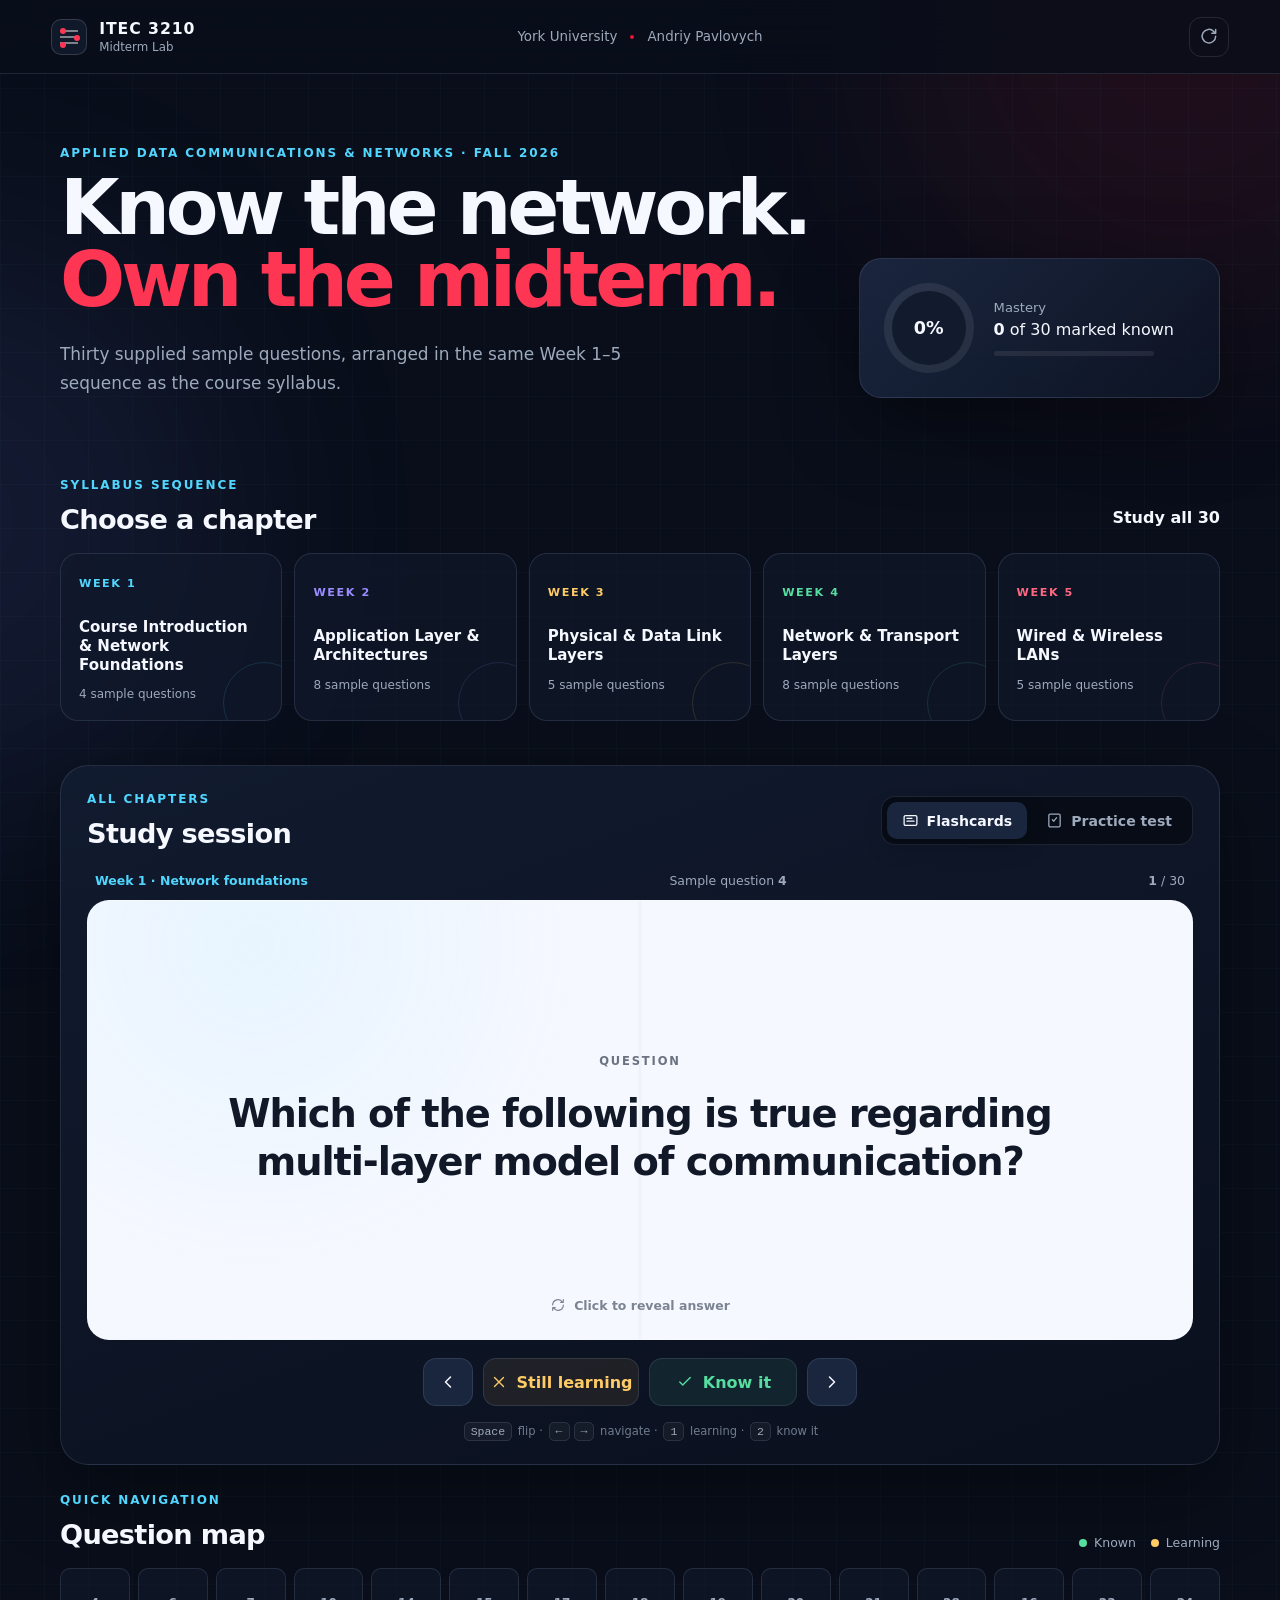
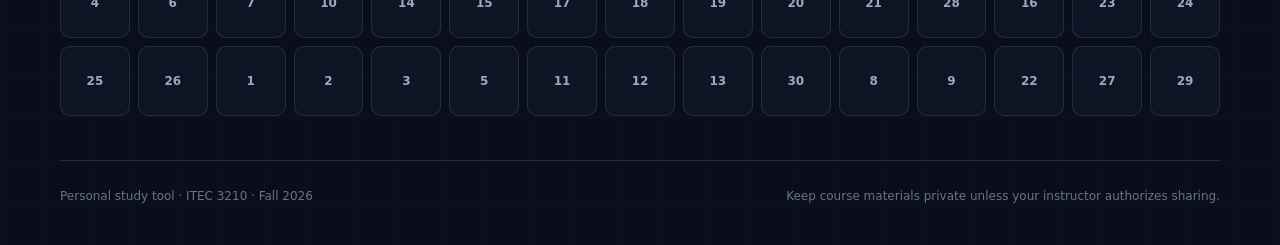
==== index.html @ 827583ed "Add files via upload" ====
<!doctype html>
<html lang="en">
<head>
  <meta charset="utf-8">
  <meta name="viewport" content="width=device-width, initial-scale=1">
  <meta name="theme-color" content="#090e1a">
  <meta name="description" content="A private Quizlet-style study tool for the 30 supplied ITEC 3210 sample midterm questions.">
  <title>ITEC 3210 Midterm Lab</title>
  <link rel="icon" type="image/svg+xml" href="data:image/svg+xml,%3Csvg xmlns='http://www.w3.org/2000/svg' viewBox='0 0 64 64'%3E%3Crect width='64' height='64' rx='14' fill='%23090e1a'/%3E%3Cpath d='M16 20h32M16 32h32M16 44h32M22 14v36M42 14v36' stroke='%23e31837' stroke-width='4' stroke-linecap='round'/%3E%3Ccircle cx='22' cy='20' r='5' fill='%23f7f9ff'/%3E%3Ccircle cx='42' cy='32' r='5' fill='%23f7f9ff'/%3E%3Ccircle cx='22' cy='44' r='5' fill='%23f7f9ff'/%3E%3C/svg%3E">
  <link rel="stylesheet" href="styles.css">
</head>
<body>
  <div class="ambient ambient-one" aria-hidden="true"></div>
  <div class="ambient ambient-two" aria-hidden="true"></div>

  <header class="topbar">
    <a class="brand" href="#top" aria-label="ITEC 3210 study lab home">
      <span class="brand-mark" aria-hidden="true">
        <span></span><span></span><span></span>
      </span>
      <span>
        <strong>ITEC 3210</strong>
        <small>Midterm Lab</small>
      </span>
    </a>
    <div class="course-meta" aria-label="Course information">
      <span>York University</span>
      <span class="meta-divider" aria-hidden="true"></span>
      <span>Andriy Pavlovych</span>
    </div>
    <button class="icon-button" id="resetButton" type="button" title="Reset all study progress" aria-label="Reset all study progress">
      <svg viewBox="0 0 24 24" aria-hidden="true"><path d="M20 11a8.1 8.1 0 1 1-2.3-5.7L20 7.6M20 3v4.6h-4.6"/></svg>
    </button>
  </header>

  <main id="top" class="shell">
    <section class="intro" aria-labelledby="pageTitle">
      <div>
        <p class="eyebrow">Applied Data Communications &amp; Networks · Fall 2026</p>
        <h1 id="pageTitle">Know the network.<br><span>Own the midterm.</span></h1>
        <p class="intro-copy">Thirty supplied sample questions, arranged in the same Week 1–5 sequence as the course syllabus.</p>
      </div>
      <div class="progress-card" aria-label="Study progress">
        <div class="progress-ring" id="progressRing" style="--progress: 0">
          <span id="masteryPercent">0%</span>
        </div>
        <div>
          <p class="progress-label">Mastery</p>
          <p><strong id="masteredCount">0</strong> of 30 marked known</p>
          <div class="mini-bar"><span id="miniBar"></span></div>
        </div>
      </div>
    </section>

    <section class="chapter-strip" aria-labelledby="chapterHeading">
      <div class="section-heading">
        <div>
          <p class="eyebrow">Syllabus sequence</p>
          <h2 id="chapterHeading">Choose a chapter</h2>
        </div>
        <button class="text-button active" type="button" data-chapter="all">Study all 30</button>
      </div>
      <div class="chapter-grid" id="chapterGrid"></div>
    </section>

    <section class="study-panel" aria-labelledby="studyHeading">
      <div class="study-toolbar">
        <div>
          <p class="eyebrow" id="activeChapterLabel">All chapters</p>
          <h2 id="studyHeading">Study session</h2>
        </div>
        <div class="mode-tabs" role="tablist" aria-label="Study mode">
          <button id="flashcardTab" class="mode-tab active" type="button" role="tab" aria-selected="true" aria-controls="flashcardView" data-mode="flashcards">
            <svg viewBox="0 0 24 24" aria-hidden="true"><rect x="3" y="5" width="18" height="14" rx="2"/><path d="M7 9h7M7 13h10"/></svg>
            Flashcards
          </button>
          <button id="testTab" class="mode-tab" type="button" role="tab" aria-selected="false" aria-controls="testView" data-mode="test">
            <svg viewBox="0 0 24 24" aria-hidden="true"><path d="M9 11l2 2 4-5"/><rect x="4" y="3" width="16" height="18" rx="2"/></svg>
            Practice test
          </button>
        </div>
      </div>

      <div id="flashcardView" role="tabpanel" aria-labelledby="flashcardTab">
        <div class="card-status">
          <span id="cardChapter">Week 1</span>
          <span>Sample question <strong id="cardOriginalNumber">1</strong></span>
          <span><strong id="cardPosition">1</strong> / <span id="cardTotal">30</span></span>
        </div>

        <button class="flashcard" id="flashcard" type="button" aria-label="Flip flashcard to reveal answer" aria-pressed="false">
          <span class="flashcard-inner">
            <span class="flashcard-face flashcard-front">
              <span class="face-kicker">Question</span>
              <span class="question-text" id="flashQuestion"></span>
              <span class="flip-hint">
                <svg viewBox="0 0 24 24" aria-hidden="true"><path d="M4 12a8 8 0 0 1 14.8-4.2M20 4v4h-4M20 12a8 8 0 0 1-14.8 4.2M4 20v-4h4"/></svg>
                Click to reveal answer
              </span>
            </span>
            <span class="flashcard-face flashcard-back">
              <span class="face-kicker">Correct answer</span>
              <span class="answer-letter" id="flashAnswerLetter">A</span>
              <span class="answer-text" id="flashAnswer"></span>
              <span class="explanation" id="flashExplanation"></span>
              <span class="flip-hint">Click to see the question</span>
            </span>
          </span>
        </button>

        <div class="card-actions">
          <button class="round-button" id="previousCard" type="button" aria-label="Previous flashcard">
            <svg viewBox="0 0 24 24" aria-hidden="true"><path d="M15 18l-6-6 6-6"/></svg>
          </button>
          <button class="knowledge-button still-learning" id="learningButton" type="button">
            <svg viewBox="0 0 24 24" aria-hidden="true"><path d="M18 6L6 18M6 6l12 12"/></svg>
            Still learning
          </button>
          <button class="knowledge-button know-it" id="knowButton" type="button">
            <svg viewBox="0 0 24 24" aria-hidden="true"><path d="M5 12l4 4L19 6"/></svg>
            Know it
          </button>
          <button class="round-button" id="nextCard" type="button" aria-label="Next flashcard">
            <svg viewBox="0 0 24 24" aria-hidden="true"><path d="M9 18l6-6-6-6"/></svg>
          </button>
        </div>
        <p class="keyboard-hint"><kbd>Space</kbd> flip · <kbd>←</kbd><kbd>→</kbd> navigate · <kbd>1</kbd> learning · <kbd>2</kbd> know it</p>
      </div>

      <div id="testView" class="hidden" role="tabpanel" aria-labelledby="testTab">
        <div id="testQuestionScreen">
          <div class="test-progress-row">
            <div>
              <p class="eyebrow" id="testChapter">Week 1</p>
              <p>Question <strong id="testPosition">1</strong> of <span id="testTotal">30</span></p>
            </div>
            <div class="score-chip"><strong id="liveScore">0</strong> correct</div>
          </div>
          <div class="test-progress"><span id="testProgressBar"></span></div>
          <article class="test-card">
            <p class="sample-number">Sample question <span id="testOriginalNumber">1</span></p>
            <h3 id="testQuestion"></h3>
            <div class="options-list" id="optionsList"></div>
            <div class="feedback hidden" id="testFeedback" aria-live="polite">
              <div class="feedback-title" id="feedbackTitle"></div>
              <p id="feedbackExplanation"></p>
            </div>
            <button class="primary-button hidden" id="nextQuestion" type="button">Next question <span aria-hidden="true">→</span></button>
          </article>
        </div>

        <div id="resultsScreen" class="results-screen hidden">
          <div class="result-orbit" aria-hidden="true"><span></span></div>
          <p class="eyebrow">Session complete</p>
          <h3 id="resultHeadline">Strong work.</h3>
          <p class="result-score"><strong id="finalScore">0</strong> / <span id="finalTotal">30</span></p>
          <p id="resultMessage"></p>
          <div class="result-actions">
            <button class="primary-button" id="retryMissed" type="button">Retry missed</button>
            <button class="secondary-button" id="restartTest" type="button">Restart test</button>
          </div>
        </div>
      </div>
    </section>

    <section class="question-map" aria-labelledby="mapHeading">
      <div class="section-heading">
        <div>
          <p class="eyebrow">Quick navigation</p>
          <h2 id="mapHeading">Question map</h2>
        </div>
        <div class="legend"><span class="legend-dot known"></span> Known <span class="legend-dot learning"></span> Learning</div>
      </div>
      <div id="questionMap" class="question-map-grid"></div>
    </section>
  </main>

  <footer>
    <p>Personal study tool · ITEC 3210 · Fall 2026</p>
    <p>Keep course materials private unless your instructor authorizes sharing.</p>
  </footer>

  <dialog id="resetDialog">
    <div class="dialog-icon" aria-hidden="true">
      <svg viewBox="0 0 24 24"><path d="M20 11a8.1 8.1 0 1 1-2.3-5.7L20 7.6M20 3v4.6h-4.6"/></svg>
    </div>
    <h2>Reset your progress?</h2>
    <p>This clears every “know it” mark and restarts the practice test.</p>
    <div class="dialog-actions">
      <button class="secondary-button" id="cancelReset" type="button">Cancel</button>
      <button class="danger-button" id="confirmReset" type="button">Reset everything</button>
    </div>
  </dialog>

  <script src="app.js"></script>
</body>
</html>
---- styles.css ----
:root {
  color-scheme: dark;
  --bg: #090e1a;
  --bg-soft: #0d1424;
  --panel: rgba(17, 25, 43, 0.86);
  --panel-strong: #141e33;
  --panel-light: #1a263e;
  --border: rgba(173, 192, 224, 0.14);
  --text: #f6f8ff;
  --muted: #9da9bc;
  --red: #e31837;
  --red-bright: #ff3554;
  --cyan: #51d7ff;
  --blue: #6e88ff;
  --green: #56dda0;
  --amber: #ffcb67;
  --shadow: 0 26px 80px rgba(0, 0, 0, 0.38);
  --radius: 22px;
  font-family: Inter, ui-sans-serif, system-ui, -apple-system, BlinkMacSystemFont, "Segoe UI", sans-serif;
}

* { box-sizing: border-box; }

html { scroll-behavior: smooth; }

body {
  margin: 0;
  min-width: 320px;
  background:
    linear-gradient(rgba(81, 215, 255, 0.025) 1px, transparent 1px),
    linear-gradient(90deg, rgba(81, 215, 255, 0.025) 1px, transparent 1px),
    var(--bg);
  background-size: 44px 44px;
  color: var(--text);
  min-height: 100vh;
}

button, a { -webkit-tap-highlight-color: transparent; }
button { font: inherit; }
button:focus-visible, a:focus-visible { outline: 3px solid var(--cyan); outline-offset: 3px; }

.ambient {
  position: fixed;
  width: 36rem;
  height: 36rem;
  border-radius: 50%;
  filter: blur(120px);
  opacity: 0.1;
  pointer-events: none;
  z-index: -1;
}

.ambient-one { background: var(--red); top: -16rem; right: -12rem; }
.ambient-two { background: var(--blue); bottom: 10%; left: -22rem; }

.topbar {
  min-height: 74px;
  padding: 0 4vw;
  display: grid;
  grid-template-columns: 1fr auto 1fr;
  align-items: center;
  border-bottom: 1px solid var(--border);
  background: rgba(9, 14, 26, 0.76);
  backdrop-filter: blur(18px);
  position: sticky;
  top: 0;
  z-index: 20;
}

.brand {
  color: var(--text);
  text-decoration: none;
  display: inline-flex;
  align-items: center;
  gap: 12px;
  width: max-content;
}

.brand strong, .brand small { display: block; }
.brand strong { font-size: 0.98rem; letter-spacing: 0.06em; }
.brand small { color: var(--muted); font-size: 0.74rem; margin-top: 2px; }

.brand-mark {
  width: 36px;
  height: 36px;
  border: 1px solid rgba(255,255,255,0.15);
  border-radius: 10px;
  background: #10192a;
  display: grid;
  place-items: center;
  position: relative;
}

.brand-mark::before {
  content: "";
  width: 18px;
  height: 2px;
  background: rgba(255,255,255,0.45);
  box-shadow: 0 6px rgba(255,255,255,0.45), 0 -6px rgba(255,255,255,0.45);
}

.brand-mark span {
  position: absolute;
  width: 6px;
  height: 6px;
  border-radius: 50%;
  background: var(--red-bright);
  left: 8px;
}

.brand-mark span:nth-child(1) { top: 8px; }
.brand-mark span:nth-child(2) { top: 15px; left: 22px; }
.brand-mark span:nth-child(3) { top: 22px; }

.course-meta { display: flex; align-items: center; gap: 13px; color: var(--muted); font-size: 0.84rem; }
.meta-divider { width: 4px; height: 4px; border-radius: 50%; background: var(--red); }

.icon-button {
  justify-self: end;
  width: 40px;
  height: 40px;
  display: grid;
  place-items: center;
  color: var(--muted);
  background: transparent;
  border: 1px solid var(--border);
  border-radius: 12px;
  cursor: pointer;
}

.icon-button:hover { color: var(--text); background: var(--panel-light); }
svg { width: 20px; height: 20px; fill: none; stroke: currentColor; stroke-width: 1.8; stroke-linecap: round; stroke-linejoin: round; }

.shell { width: min(1160px, 92vw); margin: 0 auto; }

.intro {
  padding: 72px 0 52px;
  display: grid;
  grid-template-columns: 1.35fr 0.65fr;
  gap: 48px;
  align-items: end;
}

.eyebrow {
  color: var(--cyan);
  font-size: 0.75rem;
  font-weight: 800;
  letter-spacing: 0.16em;
  text-transform: uppercase;
  margin: 0 0 12px;
}

h1, h2, h3, p { margin-top: 0; }
h1 { font-size: clamp(2.8rem, 6vw, 5.4rem); line-height: 0.94; letter-spacing: -0.055em; margin-bottom: 24px; max-width: 760px; }
h1 span { color: var(--red-bright); }
.intro-copy { color: var(--muted); font-size: 1.06rem; line-height: 1.7; max-width: 620px; margin-bottom: 0; }

.progress-card {
  background: linear-gradient(135deg, rgba(28, 40, 66, 0.9), rgba(13, 20, 36, 0.94));
  border: 1px solid var(--border);
  border-radius: var(--radius);
  padding: 24px;
  display: flex;
  gap: 20px;
  align-items: center;
  box-shadow: var(--shadow);
}

.progress-ring {
  --progress: 0;
  width: 90px;
  aspect-ratio: 1;
  border-radius: 50%;
  flex: 0 0 auto;
  display: grid;
  place-items: center;
  background: conic-gradient(var(--red-bright) calc(var(--progress) * 1%), rgba(255,255,255,0.08) 0);
  position: relative;
}

.progress-ring::after { content: ""; position: absolute; inset: 8px; border-radius: 50%; background: #121b2e; }
.progress-ring span { position: relative; z-index: 1; font-weight: 850; font-size: 1.1rem; }
.progress-label { margin-bottom: 5px; color: var(--muted); font-size: 0.82rem; }
.progress-card p:last-of-type { margin-bottom: 12px; }
.mini-bar { width: 160px; max-width: 100%; height: 5px; border-radius: 999px; overflow: hidden; background: rgba(255,255,255,0.08); }
.mini-bar span { display: block; width: 0; height: 100%; background: linear-gradient(90deg, var(--red), var(--red-bright)); transition: width 300ms ease; }

.chapter-strip, .question-map { padding: 28px 0 44px; }
.section-heading { display: flex; align-items: end; justify-content: space-between; gap: 24px; margin-bottom: 18px; }
.section-heading h2, .study-toolbar h2 { font-size: 1.7rem; letter-spacing: -0.025em; margin-bottom: 0; }
.text-button { color: var(--muted); border: 0; background: transparent; cursor: pointer; padding: 8px 0; font-weight: 750; }
.text-button.active, .text-button:hover { color: var(--text); }

.chapter-grid { display: grid; grid-template-columns: repeat(5, 1fr); gap: 12px; }
.chapter-button {
  min-height: 148px;
  text-align: left;
  color: var(--text);
  background: rgba(17, 25, 43, 0.7);
  border: 1px solid var(--border);
  border-radius: 18px;
  padding: 18px;
  cursor: pointer;
  transition: transform 180ms ease, border-color 180ms ease, background 180ms ease;
  position: relative;
  overflow: hidden;
}

.chapter-button::after { content: ""; position: absolute; right: -24px; bottom: -24px; width: 80px; height: 80px; border: 1px solid var(--chapter-color); border-radius: 50%; opacity: 0.14; }
.chapter-button:hover { transform: translateY(-3px); border-color: color-mix(in srgb, var(--chapter-color) 48%, transparent); background: rgba(23, 34, 57, 0.9); }
.chapter-button.active { border-color: var(--chapter-color); box-shadow: inset 0 0 0 1px var(--chapter-color); }
.chapter-number { display: inline-flex; color: var(--chapter-color); font-size: 0.7rem; font-weight: 850; letter-spacing: 0.14em; text-transform: uppercase; margin-bottom: 28px; }
.chapter-title { display: block; font-weight: 760; line-height: 1.25; font-size: 0.94rem; margin-bottom: 9px; }
.chapter-count { color: var(--muted); font-size: 0.75rem; }

.study-panel {
  background: linear-gradient(160deg, rgba(18, 28, 48, 0.95), rgba(10, 16, 29, 0.97));
  border: 1px solid var(--border);
  border-radius: 28px;
  padding: 26px;
  box-shadow: var(--shadow);
}

.study-toolbar { display: flex; justify-content: space-between; align-items: center; gap: 24px; margin-bottom: 24px; }
.mode-tabs { background: rgba(5, 9, 17, 0.7); padding: 5px; border: 1px solid var(--border); border-radius: 14px; display: flex; gap: 4px; }
.mode-tab { color: var(--muted); background: transparent; border: 0; border-radius: 10px; padding: 10px 15px; display: inline-flex; align-items: center; gap: 8px; cursor: pointer; font-size: 0.88rem; font-weight: 750; }
.mode-tab svg { width: 17px; height: 17px; }
.mode-tab.active { color: var(--text); background: var(--panel-light); box-shadow: 0 8px 24px rgba(0,0,0,0.18); }

.card-status { display: flex; justify-content: space-between; align-items: center; color: var(--muted); font-size: 0.78rem; margin-bottom: 12px; padding: 0 8px; }
.card-status span:first-child { color: var(--cyan); font-weight: 800; }

.flashcard {
  width: 100%;
  min-height: 440px;
  border: 0;
  padding: 0;
  background: transparent;
  color: var(--text);
  cursor: pointer;
  perspective: 1400px;
}

.flashcard-inner { display: grid; width: 100%; min-height: 440px; transform-style: preserve-3d; transition: transform 520ms cubic-bezier(.2,.75,.2,1); }
.flashcard.flipped .flashcard-inner { transform: rotateY(180deg); }
.flashcard-face {
  grid-area: 1 / 1;
  width: 100%;
  min-height: 440px;
  backface-visibility: hidden;
  border-radius: 22px;
  border: 1px solid rgba(255,255,255,0.11);
  display: flex;
  flex-direction: column;
  align-items: center;
  justify-content: center;
  padding: clamp(28px, 6vw, 72px);
  overflow: hidden;
  position: relative;
}

.flashcard-front { background: radial-gradient(circle at 15% 10%, rgba(81,215,255,0.09), transparent 32%), #f6f8ff; color: #111827; }
.flashcard-front::before, .flashcard-back::before { content: ""; position: absolute; inset: 0; background: linear-gradient(90deg, transparent 49.8%, rgba(20,30,51,0.035) 50%, transparent 50.2%); pointer-events: none; }
.flashcard-back { transform: rotateY(180deg); background: radial-gradient(circle at 85% 10%, rgba(227,24,55,0.17), transparent 35%), #121c30; }
.face-kicker { font-size: 0.72rem; text-transform: uppercase; letter-spacing: 0.16em; font-weight: 850; color: #6b7280; margin-bottom: 22px; }
.flashcard-back .face-kicker { color: var(--red-bright); }
.question-text { font-size: clamp(1.45rem, 3vw, 2.4rem); font-weight: 760; line-height: 1.27; letter-spacing: -0.028em; max-width: 900px; }
.answer-letter { width: 52px; height: 52px; display: grid; place-items: center; border-radius: 50%; background: var(--red); font-size: 1.25rem; font-weight: 900; margin-bottom: 16px; box-shadow: 0 10px 30px rgba(227,24,55,0.25); }
.answer-text { font-size: clamp(1.2rem, 2.4vw, 1.85rem); font-weight: 760; max-width: 850px; line-height: 1.35; }
.explanation { max-width: 720px; color: var(--muted); line-height: 1.65; margin-top: 18px; font-size: 0.96rem; }
.flip-hint { position: absolute; bottom: 24px; display: flex; align-items: center; gap: 8px; color: #7c8492; font-size: 0.78rem; font-weight: 650; }
.flashcard-back .flip-hint { color: var(--muted); }
.flip-hint svg { width: 16px; }

.card-actions { display: flex; justify-content: center; gap: 10px; margin-top: 18px; }
.round-button, .knowledge-button, .primary-button, .secondary-button, .danger-button { border-radius: 13px; cursor: pointer; font-weight: 800; transition: transform 150ms ease, background 150ms ease, border-color 150ms ease; }
.round-button:hover, .knowledge-button:hover, .primary-button:hover, .secondary-button:hover, .danger-button:hover { transform: translateY(-1px); }
.round-button { width: 50px; height: 48px; display: grid; place-items: center; border: 1px solid var(--border); background: var(--panel-light); color: var(--text); }
.knowledge-button { min-width: 148px; height: 48px; display: inline-flex; align-items: center; justify-content: center; gap: 9px; border: 1px solid var(--border); }
.knowledge-button svg { width: 18px; }
.still-learning { color: var(--amber); background: rgba(255,203,103,0.08); }
.know-it { color: var(--green); background: rgba(86,221,160,0.09); }
.knowledge-button.selected { box-shadow: inset 0 0 0 1px currentColor; border-color: currentColor; }
.keyboard-hint { color: #6f7b8e; text-align: center; font-size: 0.72rem; margin: 18px 0 0; }
kbd { border: 1px solid var(--border); background: rgba(255,255,255,0.04); padding: 2px 6px; border-radius: 5px; color: var(--muted); margin: 0 2px; }

.hidden { display: none !important; }
.test-progress-row { display: flex; align-items: end; justify-content: space-between; color: var(--muted); font-size: 0.86rem; }
.test-progress-row p { margin-bottom: 0; }
.score-chip { border: 1px solid var(--border); background: var(--panel-light); border-radius: 999px; padding: 8px 13px; }
.test-progress { height: 5px; background: rgba(255,255,255,0.08); border-radius: 999px; overflow: hidden; margin: 14px 0 20px; }
.test-progress span { display: block; height: 100%; width: 0; background: linear-gradient(90deg, var(--cyan), var(--blue)); transition: width 250ms ease; }
.test-card { background: rgba(8, 13, 24, 0.5); border: 1px solid var(--border); border-radius: 22px; padding: clamp(22px, 4vw, 42px); }
.sample-number { color: var(--red-bright); font-size: 0.75rem; text-transform: uppercase; letter-spacing: 0.12em; font-weight: 850; }
.test-card h3 { font-size: clamp(1.25rem, 2.6vw, 1.85rem); line-height: 1.38; letter-spacing: -0.02em; max-width: 900px; }
.options-list { display: grid; gap: 10px; margin-top: 28px; }
.option-button { width: 100%; display: grid; grid-template-columns: 42px 1fr; align-items: center; text-align: left; color: var(--text); border: 1px solid var(--border); background: rgba(25,37,60,0.66); border-radius: 14px; padding: 11px 16px 11px 11px; cursor: pointer; line-height: 1.45; }
.option-button:hover:not(:disabled) { border-color: rgba(81,215,255,0.5); background: rgba(31,48,75,0.82); }
.option-button:disabled { cursor: default; }
.option-letter { width: 32px; height: 32px; display: grid; place-items: center; border-radius: 9px; background: rgba(255,255,255,0.06); font-weight: 850; color: var(--muted); }
.option-button.correct { border-color: var(--green); background: rgba(86,221,160,0.09); }
.option-button.correct .option-letter { background: var(--green); color: #08150f; }
.option-button.incorrect { border-color: var(--red-bright); background: rgba(227,24,55,0.1); }
.option-button.incorrect .option-letter { background: var(--red); color: white; }
.feedback { margin-top: 18px; border-left: 3px solid var(--cyan); background: rgba(81,215,255,0.06); padding: 15px 17px; border-radius: 0 12px 12px 0; }
.feedback-title { font-weight: 850; margin-bottom: 5px; }
.feedback p { color: var(--muted); margin-bottom: 0; line-height: 1.55; }
.primary-button, .secondary-button, .danger-button { border: 1px solid transparent; padding: 12px 18px; }
.primary-button { color: white; background: var(--red); margin-top: 18px; }
.primary-button:hover { background: var(--red-bright); }
.secondary-button { color: var(--text); background: var(--panel-light); border-color: var(--border); }
.danger-button { color: white; background: var(--red); }

.results-screen { min-height: 520px; display: flex; flex-direction: column; align-items: center; justify-content: center; text-align: center; }
.result-orbit { width: 76px; height: 76px; border: 1px solid rgba(81,215,255,0.34); border-radius: 50%; display: grid; place-items: center; margin-bottom: 24px; position: relative; }
.result-orbit::before { content: ""; position: absolute; inset: 12px; border: 1px solid rgba(227,24,55,0.42); border-radius: 50%; }
.result-orbit span { width: 12px; height: 12px; border-radius: 50%; background: var(--cyan); box-shadow: 0 0 24px var(--cyan); }
.results-screen h3 { font-size: 2.5rem; margin-bottom: 8px; }
.result-score { font-size: 1.3rem; color: var(--muted); }
.result-score strong { color: var(--text); font-size: 3.6rem; }
.results-screen > p:last-of-type { color: var(--muted); max-width: 520px; line-height: 1.6; }
.result-actions { display: flex; gap: 10px; }
.result-actions .primary-button { margin-top: 0; }

.legend { color: var(--muted); font-size: 0.78rem; display: flex; align-items: center; gap: 7px; }
.legend-dot { width: 8px; height: 8px; border-radius: 50%; margin-left: 8px; }
.legend-dot.known { background: var(--green); }
.legend-dot.learning { background: var(--amber); }
.question-map-grid { display: grid; grid-template-columns: repeat(15, 1fr); gap: 8px; }
.map-button { aspect-ratio: 1; min-width: 0; color: var(--muted); background: rgba(17,25,43,0.7); border: 1px solid var(--border); border-radius: 10px; cursor: pointer; font-weight: 800; font-size: 0.75rem; }
.map-button:hover { color: var(--text); border-color: var(--cyan); }
.map-button.known { color: #08150f; background: var(--green); border-color: var(--green); }
.map-button.learning { color: #1a1305; background: var(--amber); border-color: var(--amber); }

footer { width: min(1160px, 92vw); margin: 0 auto; padding: 28px 0 42px; border-top: 1px solid var(--border); display: flex; justify-content: space-between; gap: 24px; color: #697488; font-size: 0.75rem; }
footer p { margin-bottom: 0; }

dialog { width: min(460px, 90vw); color: var(--text); background: #111a2c; border: 1px solid var(--border); border-radius: 22px; padding: 28px; box-shadow: var(--shadow); }
dialog::backdrop { background: rgba(2,5,11,0.78); backdrop-filter: blur(5px); }
.dialog-icon { width: 44px; height: 44px; display: grid; place-items: center; color: var(--red-bright); background: rgba(227,24,55,0.1); border-radius: 12px; margin-bottom: 18px; }
dialog h2 { margin-bottom: 10px; }
dialog p { color: var(--muted); line-height: 1.6; }
.dialog-actions { display: flex; justify-content: flex-end; gap: 10px; margin-top: 24px; }

@media (max-width: 900px) {
  .intro { grid-template-columns: 1fr; padding-top: 54px; }
  .progress-card { max-width: 420px; }
  .chapter-grid { grid-template-columns: repeat(3, 1fr); }
  .question-map-grid { grid-template-columns: repeat(10, 1fr); }
}

@media (max-width: 650px) {
  .topbar { grid-template-columns: 1fr auto; padding: 0 4vw; }
  .course-meta { display: none; }
  .intro { padding: 44px 0 32px; gap: 28px; }
  h1 { font-size: clamp(2.6rem, 14vw, 4rem); }
  .section-heading, .study-toolbar { align-items: flex-start; flex-direction: column; }
  .chapter-grid { grid-template-columns: repeat(2, 1fr); }
  .chapter-button { min-height: 130px; }
  .chapter-number { margin-bottom: 20px; }
  .study-panel { width: calc(100% + 4vw); margin-left: -2vw; padding: 18px; border-radius: 22px; }
  .mode-tabs { width: 100%; }
  .mode-tab { flex: 1; justify-content: center; padding-inline: 10px; }
  .flashcard, .flashcard-inner, .flashcard-face { min-height: 460px; }
  .flashcard-face { padding: 34px 24px 70px; }
  .card-actions { display: grid; grid-template-columns: 48px 1fr 48px; }
  .knowledge-button { min-width: 0; }
  .still-learning { grid-column: 1 / 3; grid-row: 2; }
  .know-it { grid-column: 2 / 4; grid-row: 2; }
  #previousCard { grid-column: 1; grid-row: 1; }
  #nextCard { grid-column: 3; grid-row: 1; }
  .keyboard-hint { display: none; }
  .option-button { grid-template-columns: 36px 1fr; padding-right: 12px; }
  .question-map-grid { grid-template-columns: repeat(6, 1fr); }
  footer { flex-direction: column; gap: 8px; }
  .result-actions { flex-direction: column; width: 100%; }
}

@media (prefers-reduced-motion: reduce) {
  *, *::before, *::after { scroll-behavior: auto !important; transition-duration: 0.01ms !important; }
}
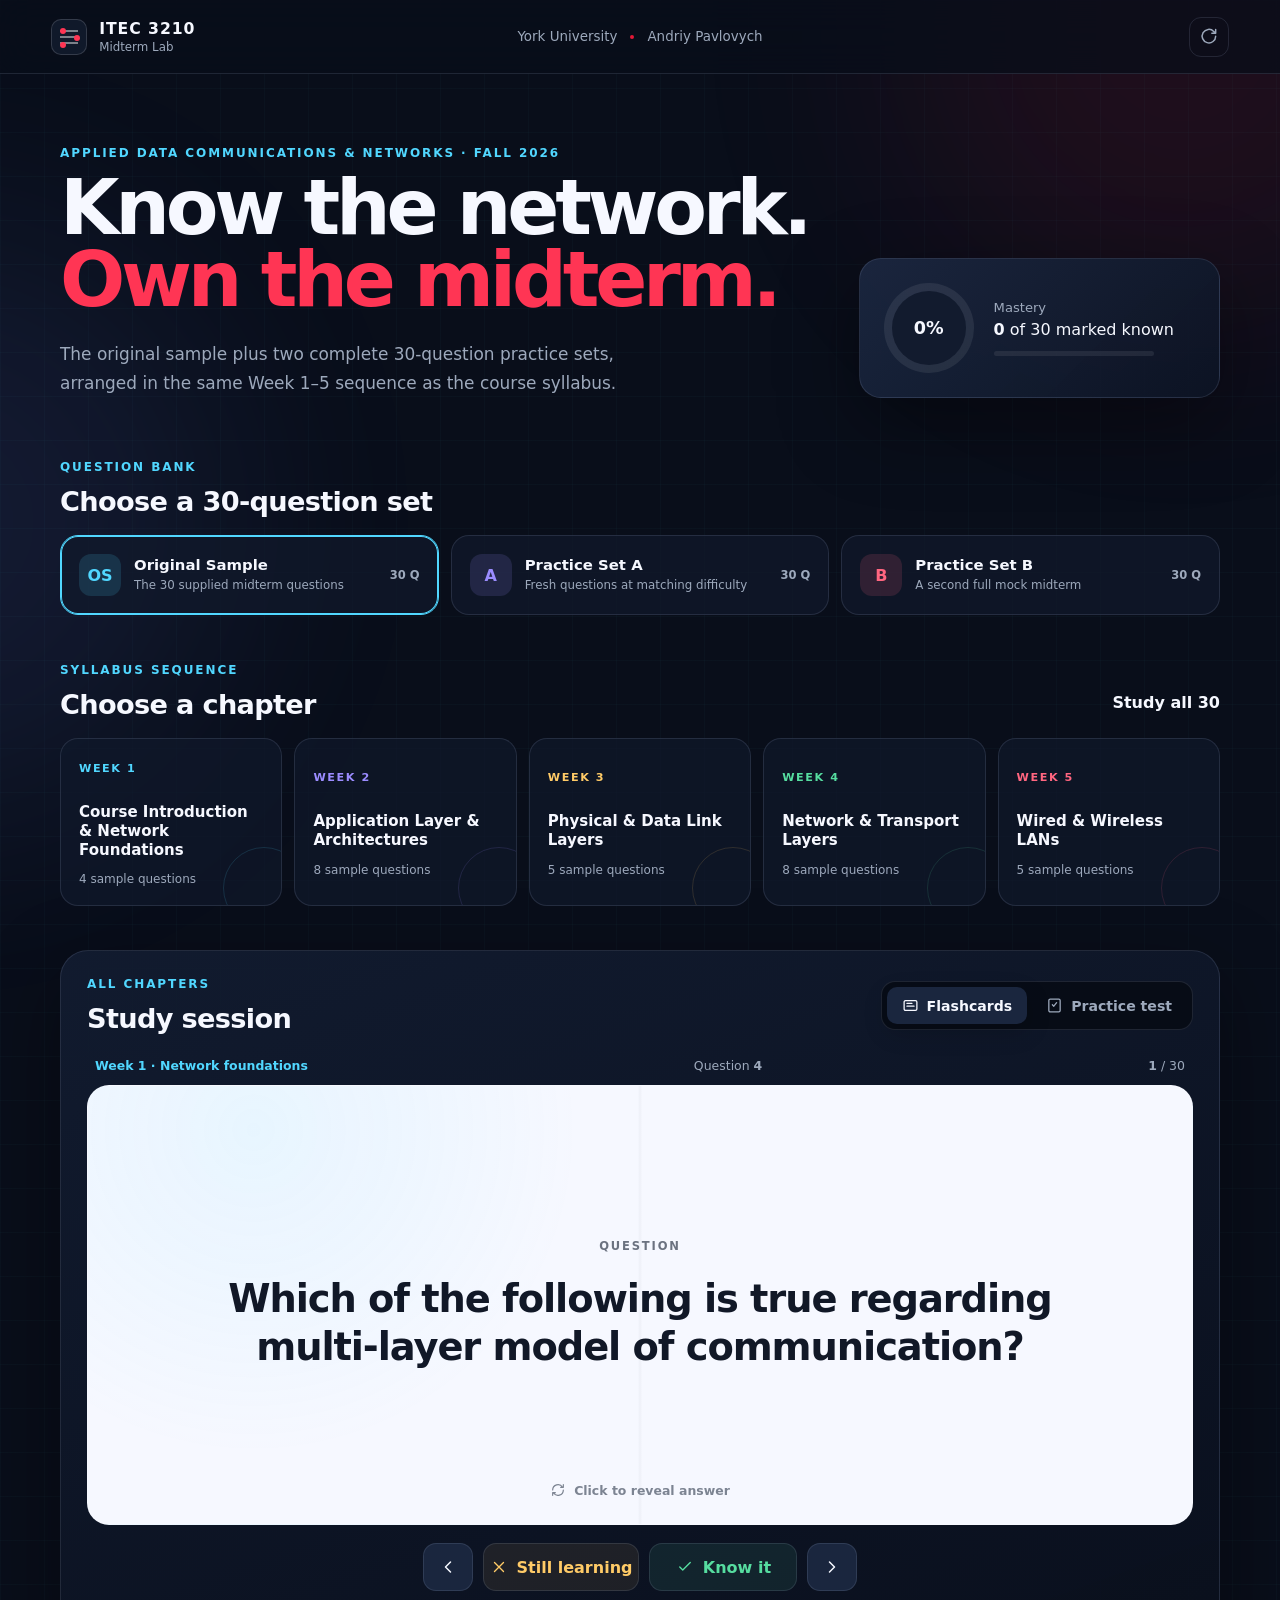
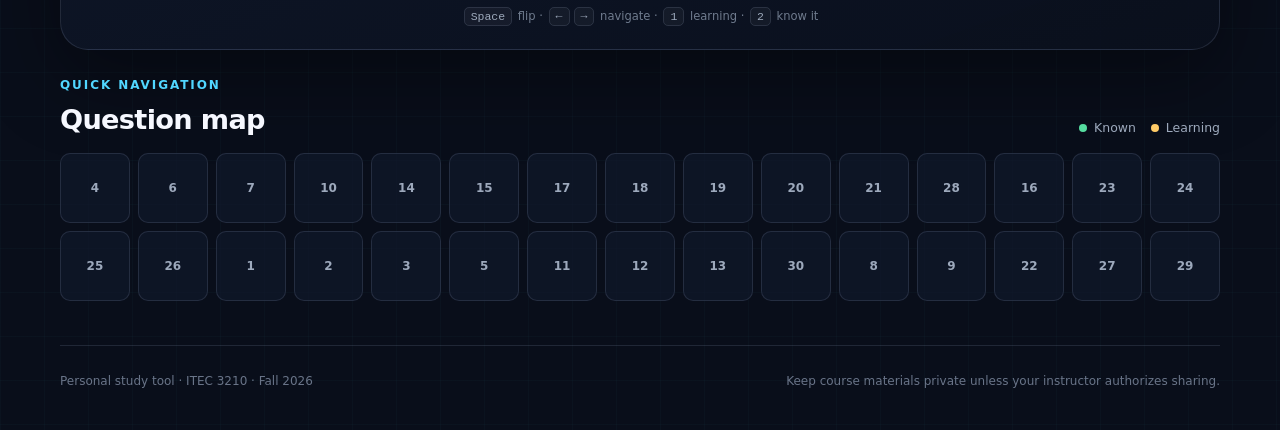
==== commit 9b47a872: "Add files via upload" ====
--- a/index.html
+++ b/index.html
@@ -4,7 +4,7 @@
   <meta charset="utf-8">
   <meta name="viewport" content="width=device-width, initial-scale=1">
   <meta name="theme-color" content="#090e1a">
-  <meta name="description" content="A private Quizlet-style study tool for the 30 supplied ITEC 3210 sample midterm questions.">
+  <meta name="description" content="A private Quizlet-style ITEC 3210 study tool with the original sample and two complete mock midterms.">
   <title>ITEC 3210 Midterm Lab</title>
   <link rel="icon" type="image/svg+xml" href="data:image/svg+xml,%3Csvg xmlns='http://www.w3.org/2000/svg' viewBox='0 0 64 64'%3E%3Crect width='64' height='64' rx='14' fill='%23090e1a'/%3E%3Cpath d='M16 20h32M16 32h32M16 44h32M22 14v36M42 14v36' stroke='%23e31837' stroke-width='4' stroke-linecap='round'/%3E%3Ccircle cx='22' cy='20' r='5' fill='%23f7f9ff'/%3E%3Ccircle cx='42' cy='32' r='5' fill='%23f7f9ff'/%3E%3Ccircle cx='22' cy='44' r='5' fill='%23f7f9ff'/%3E%3C/svg%3E">
   <link rel="stylesheet" href="styles.css">
@@ -38,7 +38,7 @@
       <div>
         <p class="eyebrow">Applied Data Communications &amp; Networks · Fall 2026</p>
         <h1 id="pageTitle">Know the network.<br><span>Own the midterm.</span></h1>
-        <p class="intro-copy">Thirty supplied sample questions, arranged in the same Week 1–5 sequence as the course syllabus.</p>
+        <p class="intro-copy">The original sample plus two complete 30-question practice sets, arranged in the same Week 1–5 sequence as the course syllabus.</p>
       </div>
       <div class="progress-card" aria-label="Study progress">
         <div class="progress-ring" id="progressRing" style="--progress: 0">
@@ -46,10 +46,20 @@
         </div>
         <div>
           <p class="progress-label">Mastery</p>
-          <p><strong id="masteredCount">0</strong> of 30 marked known</p>
+          <p><strong id="masteredCount">0</strong> of <span id="masteryTotal">30</span> marked known</p>
           <div class="mini-bar"><span id="miniBar"></span></div>
         </div>
       </div>
+    </section>
+
+    <section class="set-section" aria-labelledby="setHeading">
+      <div class="section-heading">
+        <div>
+          <p class="eyebrow">Question bank</p>
+          <h2 id="setHeading">Choose a 30-question set</h2>
+        </div>
+      </div>
+      <div class="set-grid" id="setGrid"></div>
     </section>
 
     <section class="chapter-strip" aria-labelledby="chapterHeading">
@@ -84,7 +94,7 @@
       <div id="flashcardView" role="tabpanel" aria-labelledby="flashcardTab">
         <div class="card-status">
           <span id="cardChapter">Week 1</span>
-          <span>Sample question <strong id="cardOriginalNumber">1</strong></span>
+          <span>Question <strong id="cardOriginalNumber">1</strong></span>
           <span><strong id="cardPosition">1</strong> / <span id="cardTotal">30</span></span>
         </div>
 
@@ -138,7 +148,7 @@
           </div>
           <div class="test-progress"><span id="testProgressBar"></span></div>
           <article class="test-card">
-            <p class="sample-number">Sample question <span id="testOriginalNumber">1</span></p>
+            <p class="sample-number">Question <span id="testOriginalNumber">1</span></p>
             <h3 id="testQuestion"></h3>
             <div class="options-list" id="optionsList"></div>
             <div class="feedback hidden" id="testFeedback" aria-live="polite">
@@ -192,6 +202,7 @@
     </div>
   </dialog>
 
+  <script src="practice-data.js"></script>
   <script src="app.js"></script>
 </body>
 </html>
--- a/styles.css
+++ b/styles.css
@@ -185,11 +185,35 @@
 .mini-bar { width: 160px; max-width: 100%; height: 5px; border-radius: 999px; overflow: hidden; background: rgba(255,255,255,0.08); }
 .mini-bar span { display: block; width: 0; height: 100%; background: linear-gradient(90deg, var(--red), var(--red-bright)); transition: width 300ms ease; }
 
+.set-section { padding: 10px 0 20px; }
 .chapter-strip, .question-map { padding: 28px 0 44px; }
 .section-heading { display: flex; align-items: end; justify-content: space-between; gap: 24px; margin-bottom: 18px; }
 .section-heading h2, .study-toolbar h2 { font-size: 1.7rem; letter-spacing: -0.025em; margin-bottom: 0; }
 .text-button { color: var(--muted); border: 0; background: transparent; cursor: pointer; padding: 8px 0; font-weight: 750; }
 .text-button.active, .text-button:hover { color: var(--text); }
+
+.set-grid { display: grid; grid-template-columns: repeat(3, 1fr); gap: 12px; }
+.set-button {
+  color: var(--text);
+  text-align: left;
+  background: rgba(17, 25, 43, 0.72);
+  border: 1px solid var(--border);
+  border-radius: 18px;
+  padding: 18px;
+  cursor: pointer;
+  display: grid;
+  grid-template-columns: 42px 1fr auto;
+  align-items: center;
+  gap: 13px;
+  transition: transform 180ms ease, border-color 180ms ease, background 180ms ease;
+}
+.set-button:hover { transform: translateY(-2px); background: rgba(23, 34, 57, 0.9); }
+.set-button.active { border-color: var(--set-color); box-shadow: inset 0 0 0 1px var(--set-color); }
+.set-badge { width: 42px; height: 42px; display: grid; place-items: center; border-radius: 12px; background: color-mix(in srgb, var(--set-color) 14%, transparent); color: var(--set-color); font-weight: 900; }
+.set-copy strong, .set-copy span { display: block; }
+.set-copy strong { font-size: 0.93rem; margin-bottom: 4px; }
+.set-copy span { color: var(--muted); font-size: 0.74rem; line-height: 1.35; }
+.set-count { color: var(--muted); font-size: 0.72rem; font-weight: 800; }
 
 .chapter-grid { display: grid; grid-template-columns: repeat(5, 1fr); gap: 12px; }
 .chapter-button {
@@ -346,6 +370,7 @@
   .intro { grid-template-columns: 1fr; padding-top: 54px; }
   .progress-card { max-width: 420px; }
   .chapter-grid { grid-template-columns: repeat(3, 1fr); }
+  .set-grid { grid-template-columns: 1fr; }
   .question-map-grid { grid-template-columns: repeat(10, 1fr); }
 }
 
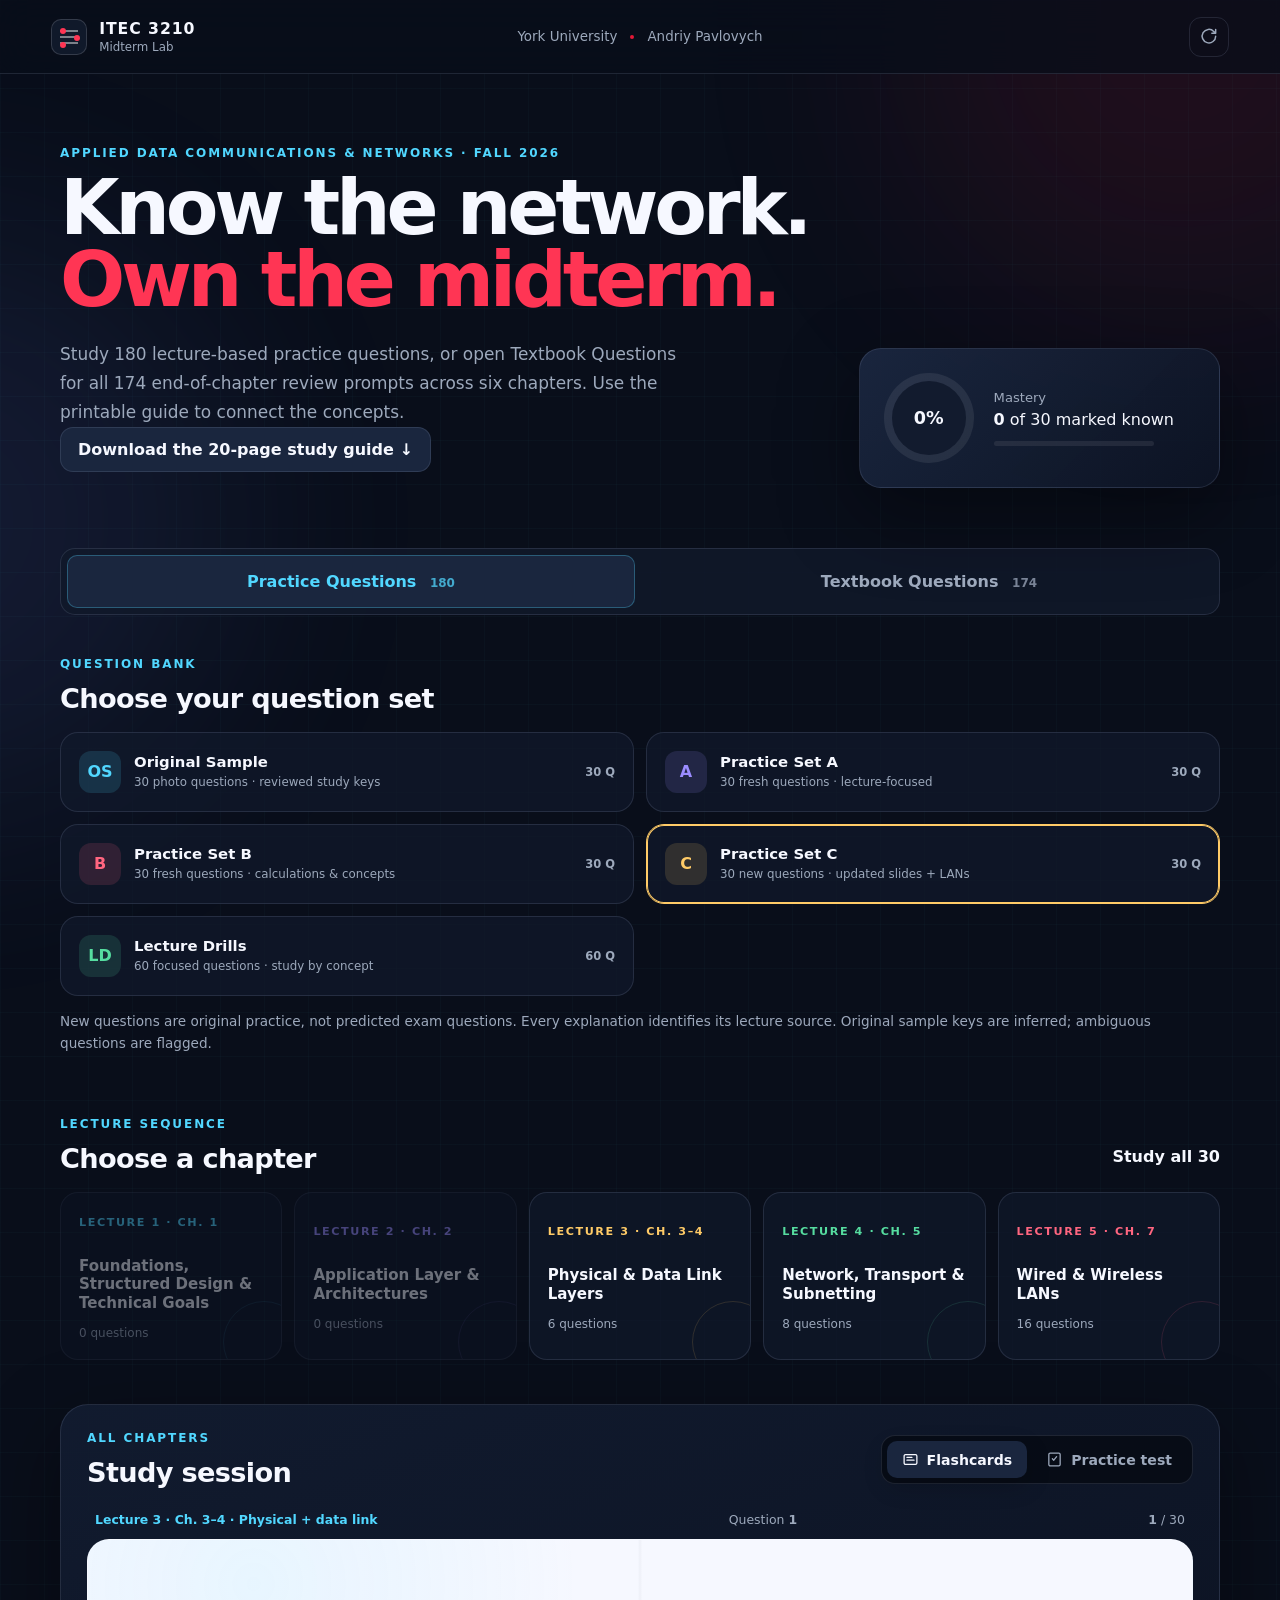
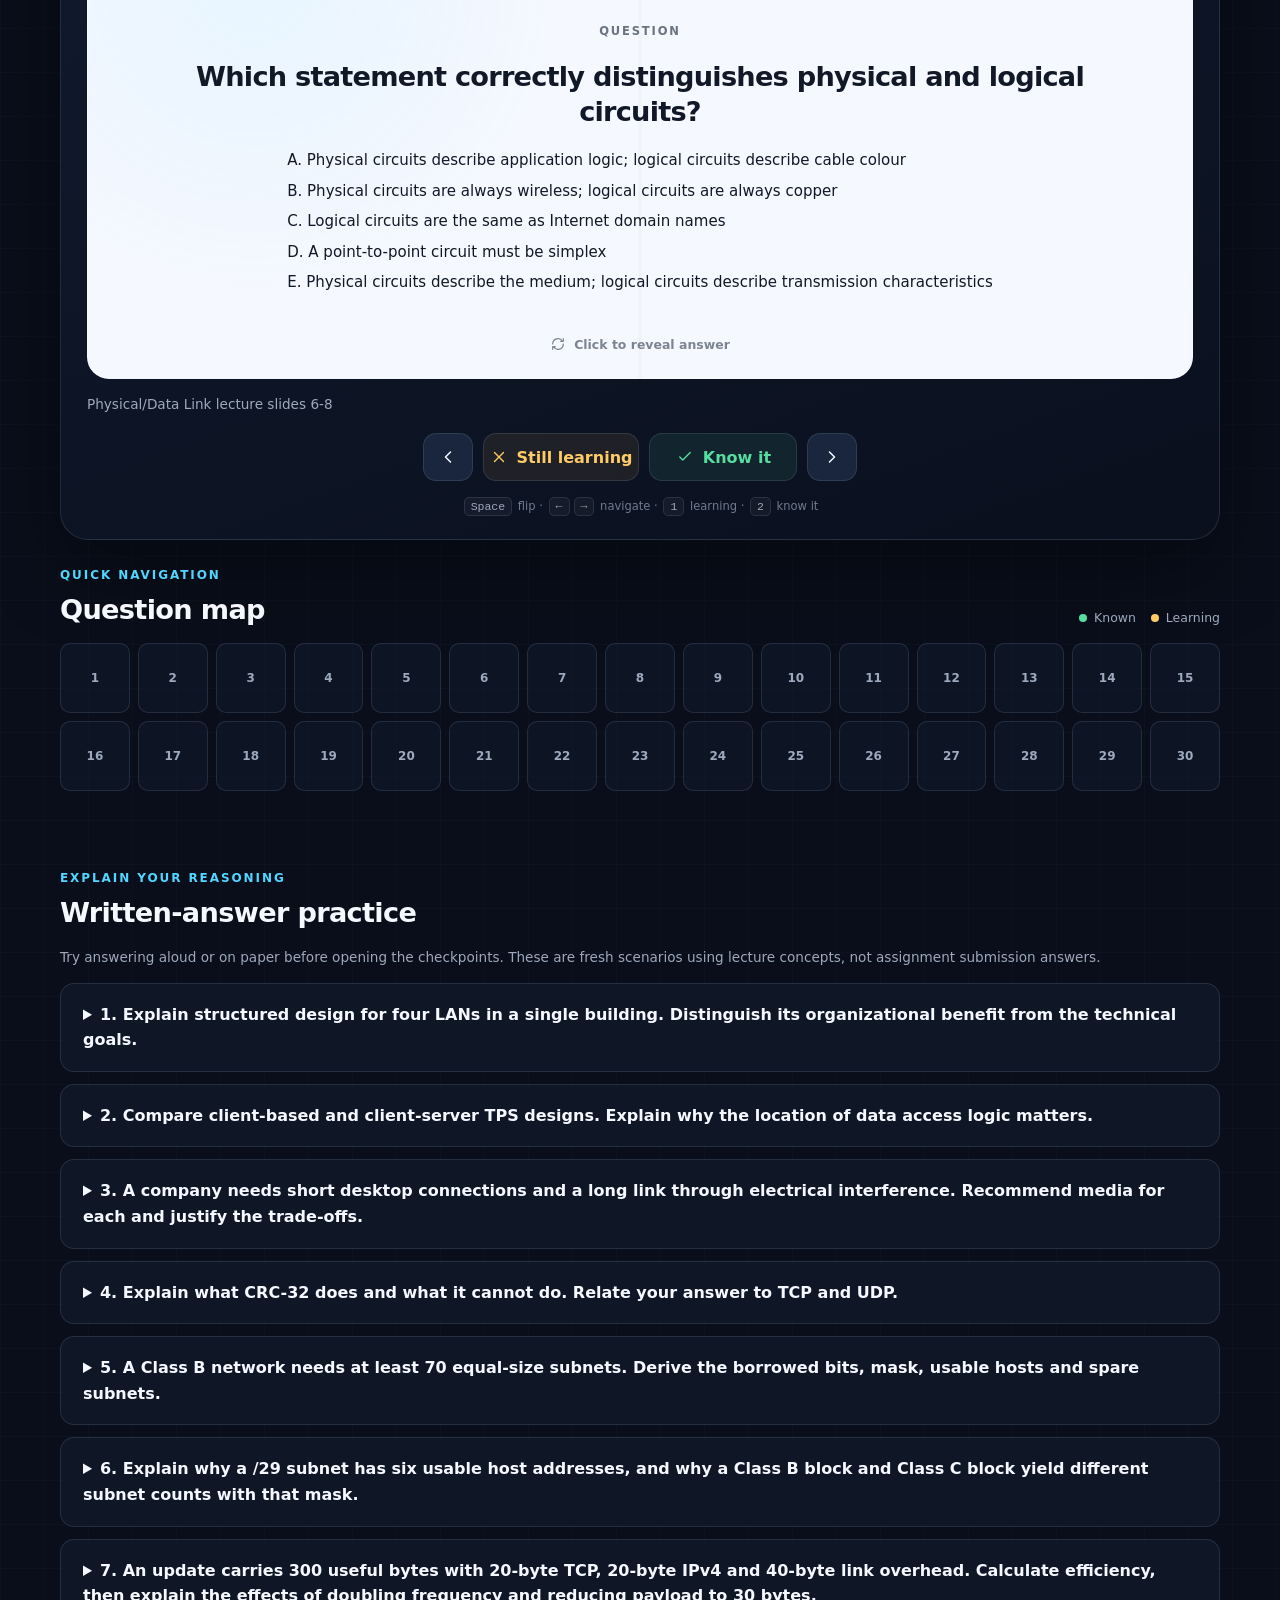
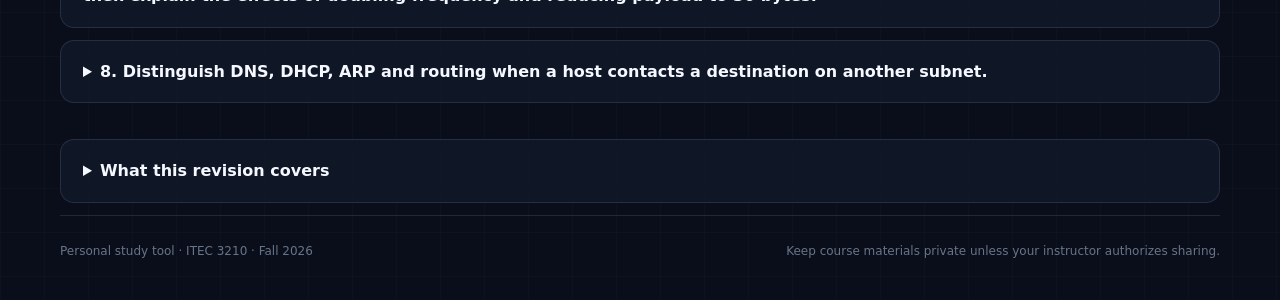
==== commit 4040a7cc: "Add files via upload" ====
--- a/index.html
+++ b/index.html
@@ -4,7 +4,7 @@
   <meta charset="utf-8">
   <meta name="viewport" content="width=device-width, initial-scale=1">
   <meta name="theme-color" content="#090e1a">
-  <meta name="description" content="A private Quizlet-style ITEC 3210 study tool with the original sample and two complete mock midterms.">
+  <meta name="description" content="ITEC 3210 lecture-focused study: 180 questions including Practice Set C and a printable midterm guide.">
   <title>ITEC 3210 Midterm Lab</title>
   <link rel="icon" type="image/svg+xml" href="data:image/svg+xml,%3Csvg xmlns='http://www.w3.org/2000/svg' viewBox='0 0 64 64'%3E%3Crect width='64' height='64' rx='14' fill='%23090e1a'/%3E%3Cpath d='M16 20h32M16 32h32M16 44h32M22 14v36M42 14v36' stroke='%23e31837' stroke-width='4' stroke-linecap='round'/%3E%3Ccircle cx='22' cy='20' r='5' fill='%23f7f9ff'/%3E%3Ccircle cx='42' cy='32' r='5' fill='%23f7f9ff'/%3E%3Ccircle cx='22' cy='44' r='5' fill='%23f7f9ff'/%3E%3C/svg%3E">
   <link rel="stylesheet" href="styles.css">
@@ -28,7 +28,7 @@
       <span class="meta-divider" aria-hidden="true"></span>
       <span>Andriy Pavlovych</span>
     </div>
-    <button class="icon-button" id="resetButton" type="button" title="Reset all study progress" aria-label="Reset all study progress">
+    <button class="icon-button" id="resetButton" type="button" title="Reset practice progress" aria-label="Reset practice progress">
       <svg viewBox="0 0 24 24" aria-hidden="true"><path d="M20 11a8.1 8.1 0 1 1-2.3-5.7L20 7.6M20 3v4.6h-4.6"/></svg>
     </button>
   </header>
@@ -38,9 +38,10 @@
       <div>
         <p class="eyebrow">Applied Data Communications &amp; Networks · Fall 2026</p>
         <h1 id="pageTitle">Know the network.<br><span>Own the midterm.</span></h1>
-        <p class="intro-copy">The original sample plus two complete 30-question practice sets, arranged in the same Week 1–5 sequence as the course syllabus.</p>
-      </div>
-      <div class="progress-card" aria-label="Study progress">
+        <p class="intro-copy">Study 180 lecture-based practice questions, or open Textbook Questions for all 174 end-of-chapter review prompts across six chapters. Use the printable guide to connect the concepts.</p>
+        <p><a class="secondary-button guide-download" href="ITEC3210-Midterm-Study-Guide.pdf" download>Download the 20-page study guide ↓</a></p>
+      </div>
+      <div class="progress-card" id="practiceProgressCard" aria-label="Practice study progress">
         <div class="progress-ring" id="progressRing" style="--progress: 0">
           <span id="masteryPercent">0%</span>
         </div>
@@ -52,23 +53,30 @@
       </div>
     </section>
 
+    <nav class="library-tabs" role="tablist" aria-label="Question library">
+      <button class="library-tab active" id="practiceLibraryTab" type="button" role="tab" aria-selected="true" aria-controls="practiceLibrary" data-library="practice">Practice Questions <span>180</span></button>
+      <button class="library-tab" id="textbookLibraryTab" type="button" role="tab" aria-selected="false" aria-controls="textbookLibrary" data-library="textbook">Textbook Questions <span>174</span></button>
+    </nav>
+
+    <div id="practiceLibrary" role="tabpanel" aria-labelledby="practiceLibraryTab">
     <section class="set-section" aria-labelledby="setHeading">
       <div class="section-heading">
         <div>
           <p class="eyebrow">Question bank</p>
-          <h2 id="setHeading">Choose a 30-question set</h2>
+          <h2 id="setHeading">Choose your question set</h2>
         </div>
       </div>
       <div class="set-grid" id="setGrid"></div>
+      <p class="source-note">New questions are original practice, not predicted exam questions. Every explanation identifies its lecture source. Original sample keys are inferred; ambiguous questions are flagged.</p>
     </section>
 
     <section class="chapter-strip" aria-labelledby="chapterHeading">
       <div class="section-heading">
         <div>
-          <p class="eyebrow">Syllabus sequence</p>
+          <p class="eyebrow">Lecture sequence</p>
           <h2 id="chapterHeading">Choose a chapter</h2>
         </div>
-        <button class="text-button active" type="button" data-chapter="all">Study all 30</button>
+        <button class="text-button active" id="allChapterButton" type="button" data-chapter="all">Study all 30</button>
       </div>
       <div class="chapter-grid" id="chapterGrid"></div>
     </section>
@@ -92,6 +100,7 @@
       </div>
 
       <div id="flashcardView" role="tabpanel" aria-labelledby="flashcardTab">
+        <p id="cardWarning" class="wording-warning hidden" role="status"></p>
         <div class="card-status">
           <span id="cardChapter">Week 1</span>
           <span>Question <strong id="cardOriginalNumber">1</strong></span>
@@ -103,13 +112,14 @@
             <span class="flashcard-face flashcard-front">
               <span class="face-kicker">Question</span>
               <span class="question-text" id="flashQuestion"></span>
+              <span class="flash-options" id="flashOptions"></span>
               <span class="flip-hint">
                 <svg viewBox="0 0 24 24" aria-hidden="true"><path d="M4 12a8 8 0 0 1 14.8-4.2M20 4v4h-4M20 12a8 8 0 0 1-14.8 4.2M4 20v-4h4"/></svg>
                 Click to reveal answer
               </span>
             </span>
             <span class="flashcard-face flashcard-back">
-              <span class="face-kicker">Correct answer</span>
+              <span class="face-kicker">Study answer</span>
               <span class="answer-letter" id="flashAnswerLetter">A</span>
               <span class="answer-text" id="flashAnswer"></span>
               <span class="explanation" id="flashExplanation"></span>
@@ -117,6 +127,7 @@
             </span>
           </span>
         </button>
+        <p class="source-note" id="cardSource"></p>
 
         <div class="card-actions">
           <button class="round-button" id="previousCard" type="button" aria-label="Previous flashcard">
@@ -138,6 +149,11 @@
       </div>
 
       <div id="testView" class="hidden" role="tabpanel" aria-labelledby="testTab">
+        <div class="test-settings">
+          <label for="feedbackMode">Feedback <select id="feedbackMode"><option value="study">After each answer</option><option value="exam">At the end (exam practice)</option></select></label>
+          <button class="secondary-button" id="shuffleTest" type="button">Shuffle &amp; start test</button>
+        </div>
+        <p class="source-note">Changing feedback or shuffling starts a new session. This tests multiple-choice recall; practise written explanations below too.</p>
         <div id="testQuestionScreen">
           <div class="test-progress-row">
             <div>
@@ -148,8 +164,10 @@
           </div>
           <div class="test-progress"><span id="testProgressBar"></span></div>
           <article class="test-card">
+            <p id="testWarning" class="wording-warning hidden"></p>
             <p class="sample-number">Question <span id="testOriginalNumber">1</span></p>
             <h3 id="testQuestion"></h3>
+            <p class="source-note" id="testSource"></p>
             <div class="options-list" id="optionsList"></div>
             <div class="feedback hidden" id="testFeedback" aria-live="polite">
               <div class="feedback-title" id="feedbackTitle"></div>
@@ -169,6 +187,7 @@
             <button class="primary-button" id="retryMissed" type="button">Retry missed</button>
             <button class="secondary-button" id="restartTest" type="button">Restart test</button>
           </div>
+          <div id="answerReview" class="answer-review"></div>
         </div>
       </div>
     </section>
@@ -182,6 +201,55 @@
         <div class="legend"><span class="legend-dot known"></span> Known <span class="legend-dot learning"></span> Learning</div>
       </div>
       <div id="questionMap" class="question-map-grid"></div>
+    </section>
+
+    <section class="written-practice" aria-labelledby="writtenHeading">
+      <div class="section-heading"><div><p class="eyebrow">Explain your reasoning</p><h2 id="writtenHeading">Written-answer practice</h2></div></div>
+      <p class="source-note">Try answering aloud or on paper before opening the checkpoints. These are fresh scenarios using lecture concepts, not assignment submission answers.</p>
+      <details><summary>1. Explain structured design for four LANs in a single building. Distinguish its organizational benefit from the technical goals.</summary><p>Checkpoints: access connects endpoints; distribution interconnects LANs; the lecture's campus core is unnecessary for this scope. Modularity and a clear hierarchy organize design and maintenance. Performance, availability and scalability require specific capacity, redundancy and expansion decisions.</p><p class="source-note">Lecture 1, slides 28–33 and 43.</p></details>
+      <details><summary>2. Compare client-based and client-server TPS designs. Explain why the location of data access logic matters.</summary><p>Checkpoints: client-based keeps storage at the server but queries and application processing at the client, producing excessive data movement. Client-server performs data access at the server and can return the needed subset. Presentation stays at the client; application logic can be split. Justify performance and capacity separately from failure tolerance.</p><p class="source-note">Lecture 2, slides 9–12.</p></details>
+      <details><summary>3. A company needs short desktop connections and a long link through electrical interference. Recommend media for each and justify the trade-offs.</summary><p>Checkpoints: twisted-pair is inexpensive and appropriate for typical desktop channels up to 100 m. Fiber with suitable optics supports the longer span and resists electromagnetic interference, at greater cost. Check distance, compatible connectors/optics, data-rate support and installation needs.</p><p class="source-note">Lecture 3, slides 10–18.</p></details>
+      <details><summary>4. Explain what CRC-32 does and what it cannot do. Relate your answer to TCP and UDP.</summary><p>Checkpoints: the Ethernet receiver checks an error-detection value; corrupted frames are discarded. CRC does not repair damaged data. Reliable TCP delivery can recover via retransmission, whereas UDP itself provides no delivery/retransmission guarantee. Detection is not proof that absolutely no errors can ever go undetected.</p><p class="source-note">Lecture 3, slide 32; Lecture 4, slide 9.</p></details>
+      <details><summary>5. A Class B network needs at least 70 equal-size subnets. Derive the borrowed bits, mask, usable hosts and spare subnets.</summary><p>Checkpoints: 2^6 = 64 is too small; borrow 7. Prefix /16 + 7 = /23; mask 255.255.254.0. Nine host bits remain: 2^9 − 2 = 510 usable hosts per subnet. There are 128 subnets, so 58 remain after allocating 70. More hosts than this per subnet require a different allocation or another subnet.</p><p class="source-note">Lecture 4, slides 17–21. New subnetting scenario.</p></details>
+      <details><summary>6. Explain why a /29 subnet has six usable host addresses, and why a Class B block and Class C block yield different subnet counts with that mask.</summary><p>Checkpoints: 32 − 29 = 3 host bits, giving 8 total addresses minus network and broadcast = 6. Class B /16 borrows 13 bits, yielding 8,192 subnets; Class C /24 borrows 5, yielding 32. Final mask determines host count; original block determines how many subnets fit inside it.</p><p class="source-note">Lecture 4, slides 19–21.</p></details>
+      <details><summary>7. An update carries 300 useful bytes with 20-byte TCP, 20-byte IPv4 and 40-byte link overhead. Calculate efficiency, then explain the effects of doubling frequency and reducing payload to 30 bytes.</summary><p>Checkpoints: total overhead 80; efficiency 300 / 380 = 78.95%. Doubling frequency leaves the ratio unchanged if every message keeps the same sizes. With 30 useful bytes, efficiency is 30 / 110 = 27.27%. More messages increase bytes per second; smaller payloads increase the overhead share. Use this question's stated overhead rather than memorizing a universal Ethernet value.</p><p class="source-note">Lecture 3, slides 33–34. Fresh calculation using the efficiency method emphasized in Assignment 1.</p></details>
+      <details><summary>8. Distinguish DNS, DHCP, ARP and routing when a host contacts a destination on another subnet.</summary><p>Checkpoints: DNS resolves a hostname to an IP address if needed; DHCP can supply the host's IP configuration. The host sends remote-subnet traffic toward its gateway. ARP finds that gateway's local MAC address; routers use routing tables to forward the IP packet. ARP is not used by the sender to discover a remote host's MAC across the Internet.</p><p class="source-note">Lecture 4, slides 10–14 and 22.</p></details>
+    </section>
+
+    <details class="coverage-panel"><summary>What this revision covers</summary><p>Lecture 1: foundations, structured design, layers and goals. Lecture 2: TPS application functions, architectures, middleware and cloud models. Lecture 3: media, circuits, transmission, access control, error detection and efficiency. Lecture 4: transport, addresses, subnetting and routing. Lecture 5: wired and wireless LANs.</p><p>The newly supplied 05 Wired and Wireless LANs PDF replaces the earlier mislabeled duplicate. The material spans textbook Chapters 1–5 and 7. The LAN title slide explicitly says Chapter 6 is covered later. The guide uses six study units so the course sequence is clear without inventing Chapter 6 coverage.</p><p>Set C focuses on the three newly supplied slide decks and retains a source reference for every answer. Older sets keep their existing questions and progress. A disabled chapter button means that set has no questions in that chapter.</p><p>Lecture 4 slide 26 excludes its detailed routing table from exams. The new questions do not use it or expand application-layer textbook sections marked as not covered. Sample Q4's old key was corrected using overhead efficiency. Q19, Q11 and Q23 explain ambiguous wording; no instructor answer key was supplied. <a href="QUESTION-SOURCES.md">Full practice-question source map</a>.</p></details>
+    </div>
+
+    <section id="textbookLibrary" class="hidden" role="tabpanel" aria-labelledby="textbookLibraryTab">
+      <div class="section-heading"><div><p class="eyebrow">From your uploaded textbook · 14th edition</p><h2>Textbook Questions</h2></div><p class="textbook-overall" id="tbOverall"></p></div>
+      <p class="source-note">All numbered questions from each chapter’s end-of-chapter <strong>Questions</strong> section, retaining the book’s wording and numbering. These are written-response prompts. Reveal the authored study checkpoints after attempting your answer; they are not a publisher or instructor answer key.</p>
+      <div class="textbook-grid" id="textbookSetGrid"></div>
+      <p class="source-note">The six course-aligned chapters are <strong>1, 2, 3, 4, 5 and 7</strong>. Chapter 6 is marked for later in your LAN slides. Full textbook coverage includes topics outside the lecture emphasis; those are identified below. Exercises and minicases are separate book sections and are not counted here.</p>
+
+      <article class="textbook-reader" aria-labelledby="tbHeading">
+        <div class="section-heading"><div><p class="eyebrow" id="tbChapterLabel"></p><h2 id="tbHeading">Chapter review</h2></div><button class="secondary-button" id="tbShuffle" type="button">Shuffle this chapter</button></div>
+        <div class="card-status"><span id="tbState"></span><span id="tbPosition"></span><span id="tbChapterProgress"></span></div>
+        <p class="wording-warning hidden" id="tbScopeNote"></p>
+        <h3 class="textbook-question" id="tbQuestion"></h3>
+        <p class="source-note" id="tbSource"></p>
+        <label class="draft-label" for="tbDraft">Your answer <span>(optional · saved in this browser)</span></label>
+        <textarea id="tbDraft" rows="5" placeholder="Explain it in your own words before revealing the checkpoints…"></textarea>
+        <p class="source-note" id="tbDraftStatus" aria-live="polite"></p>
+        <button class="primary-button" id="tbReveal" type="button" aria-expanded="false" aria-controls="tbAnswerPanel">Show answer checkpoints</button>
+        <div id="tbAnswerPanel" class="textbook-answer hidden">
+          <p class="eyebrow">Study checkpoints · self-assess your reasoning</p>
+          <p id="tbAnswer"></p>
+          <p class="source-note">Compare the concepts and justification, not exact phrasing. Discussion questions can have several defensible answers. Numerical answers state their assumptions.</p>
+        </div>
+        <div class="textbook-actions">
+          <button class="secondary-button" id="tbPrevious" type="button">← Previous</button>
+          <button class="knowledge-button still-learning" id="tbReview" type="button">Review again</button>
+          <button class="knowledge-button know-it" id="tbKnown" type="button">Know it</button>
+          <button class="secondary-button" id="tbNext" type="button">Next →</button>
+        </div>
+        <p class="source-note">Self-check marks track confidence; written answers are not automatically graded.</p>
+        <div class="section-heading"><div><p class="eyebrow">Original question numbers</p><h3>Jump to a question</h3></div></div>
+        <div id="tbMap" class="question-map-grid"></div>
+      </article>
     </section>
   </main>
 
@@ -194,8 +262,8 @@
     <div class="dialog-icon" aria-hidden="true">
       <svg viewBox="0 0 24 24"><path d="M20 11a8.1 8.1 0 1 1-2.3-5.7L20 7.6M20 3v4.6h-4.6"/></svg>
     </div>
-    <h2>Reset your progress?</h2>
-    <p>This clears every “know it” mark and restarts the practice test.</p>
+    <h2>Reset practice progress?</h2>
+    <p>This clears the practice-set “know it” marks and restarts the practice test. Textbook drafts and self-checks are kept.</p>
     <div class="dialog-actions">
       <button class="secondary-button" id="cancelReset" type="button">Cancel</button>
       <button class="danger-button" id="confirmReset" type="button">Reset everything</button>
@@ -203,6 +271,9 @@
   </dialog>
 
   <script src="practice-data.js"></script>
+  <script src="practice-c.js"></script>
+  <script src="textbook-data.js"></script>
   <script src="app.js"></script>
+  <script src="textbook.js"></script>
 </body>
 </html>
--- a/styles.css
+++ b/styles.css
@@ -192,7 +192,7 @@
 .text-button { color: var(--muted); border: 0; background: transparent; cursor: pointer; padding: 8px 0; font-weight: 750; }
 .text-button.active, .text-button:hover { color: var(--text); }
 
-.set-grid { display: grid; grid-template-columns: repeat(3, 1fr); gap: 12px; }
+.set-grid { display: grid; grid-template-columns: repeat(2, 1fr); gap: 12px; }
 .set-button {
   color: var(--text);
   text-align: left;
@@ -404,3 +404,46 @@
 @media (prefers-reduced-motion: reduce) {
   *, *::before, *::after { scroll-behavior: auto !important; transition-duration: 0.01ms !important; }
 }
+
+/* Preserve the original visual style while adding source and review panels. */
+.source-note { color: var(--muted); font-size: .85rem; line-height: 1.65; margin: 14px 0; }
+.source-note a, .coverage-panel a { color: var(--cyan); }
+.wording-warning { border: 1px solid rgba(255,203,103,.35); border-radius: 10px; padding: 12px 16px; color: var(--amber); background: rgba(255,203,103,.07); line-height: 1.5; }
+.flashcard-front .question-text { font-size: clamp(1.15rem, 2.2vw, 1.7rem); }
+.flash-options { display: grid; gap: 8px; text-align: left; align-self: stretch; max-width: 850px; margin: 20px auto 0; font-size: .94rem; line-height: 1.5; }
+.flashcard-face { padding-bottom: 72px; }
+.test-settings { display: flex; align-items: center; justify-content: space-between; gap: 16px; flex-wrap: wrap; margin-bottom: 12px; }
+.test-settings label { display: flex; align-items: center; gap: 10px; color: var(--muted); font-size: .9rem; }
+.test-settings select { background: var(--panel-light); color: var(--text); border: 1px solid var(--border); border-radius: 10px; padding: 10px; max-width: 100%; }
+.option-button.chosen { border-color: var(--cyan); background: rgba(81,215,255,.08); }
+.written-practice { margin-top: 36px; }
+.written-practice details, .answer-review details, .coverage-panel { border: 1px solid var(--border); border-radius: 14px; padding: 18px 22px; margin: 12px 0; background: var(--panel); text-align: left; }
+details summary { cursor: pointer; line-height: 1.6; font-weight: 700; }
+details p { color: var(--muted); line-height: 1.75; margin-top: 16px; overflow-wrap: anywhere; }
+.answer-review { width: 100%; margin-top: 24px; }
+.coverage-panel { margin-top: 36px; }
+.chapter-button:disabled { opacity: .42; cursor: not-allowed; }
+.guide-download { display:inline-flex; padding:12px 17px; text-decoration:none; color:var(--text); border:1px solid var(--border); }
+.library-tabs { display:flex; gap:10px; margin:8px 0 32px; padding:6px; background:var(--panel); border:1px solid var(--border); border-radius:15px; }
+.library-tab { flex:1; padding:16px; background:transparent; border:1px solid transparent; border-radius:10px; color:var(--muted); font:inherit; font-weight:750; cursor:pointer; }
+.library-tab span { font-size:.75rem; margin-left:8px; opacity:.75; }
+.library-tab.active { background:var(--panel-light); color:var(--cyan); border-color:rgba(81,215,255,.3); }
+.textbook-grid { display:grid; grid-template-columns:repeat(3,1fr); gap:14px; margin-top:22px; }
+.textbook-set { text-align:left; display:flex; flex-direction:column; gap:10px; padding:23px; color:var(--text); background:var(--panel); border:1px solid var(--border); border-radius:17px; cursor:pointer; }
+.textbook-set strong { font-size:1.08rem; line-height:1.45; }
+.textbook-set .source-note { margin:0; }
+.textbook-set.active { border-color:var(--cyan); background:rgba(81,215,255,.07); }
+.textbook-reader { background:var(--panel); border:1px solid var(--border); border-radius:24px; padding:clamp(22px,4vw,42px); margin:30px 0; }
+.textbook-question { font-size:clamp(1.25rem,2.5vw,1.8rem); line-height:1.5; margin:26px 0 15px; }
+.draft-label { display:block; margin:24px 0 10px; font-weight:700; }
+.draft-label span,.textbook-overall { color:var(--muted); font-size:.85rem; font-weight:400; }
+#tbDraft { display:block; resize:vertical; min-height:140px; width:100%; padding:16px; color:var(--text); background:rgba(0,0,0,.2); border:1px solid var(--border); border-radius:12px; font:inherit; line-height:1.65; }
+#tbDraft:focus { outline:2px solid var(--cyan); outline-offset:2px; }
+.textbook-answer { margin:24px 0; padding:22px; background:rgba(86,221,160,.06); border:1px solid rgba(86,221,160,.25); border-radius:14px; }
+#tbAnswer { color:var(--text); line-height:1.85; white-space:pre-wrap; overflow-wrap:anywhere; }
+.textbook-actions { display:flex; gap:10px; justify-content:space-between; flex-wrap:wrap; margin:25px 0; }
+#tbMap .map-button[aria-current=true] { outline:2px solid var(--cyan); outline-offset:3px; }
+@media (max-width:900px) { .textbook-grid { grid-template-columns:repeat(2,1fr); } }
+@media (max-width:650px) { .textbook-grid { grid-template-columns:1fr; } .library-tab { padding:13px 6px; font-size:.88rem; } .library-tab span { display:block; margin:5px 0 0; } .textbook-actions>* { flex:1 1 42%; } }
+@media (max-width: 900px) { .chapter-grid { grid-template-columns: repeat(2, 1fr); } }
+@media (max-width: 650px) { .test-settings label { flex-direction: column; align-items: flex-start; } .set-grid { grid-template-columns: 1fr; } .flash-options { font-size: .88rem; } }
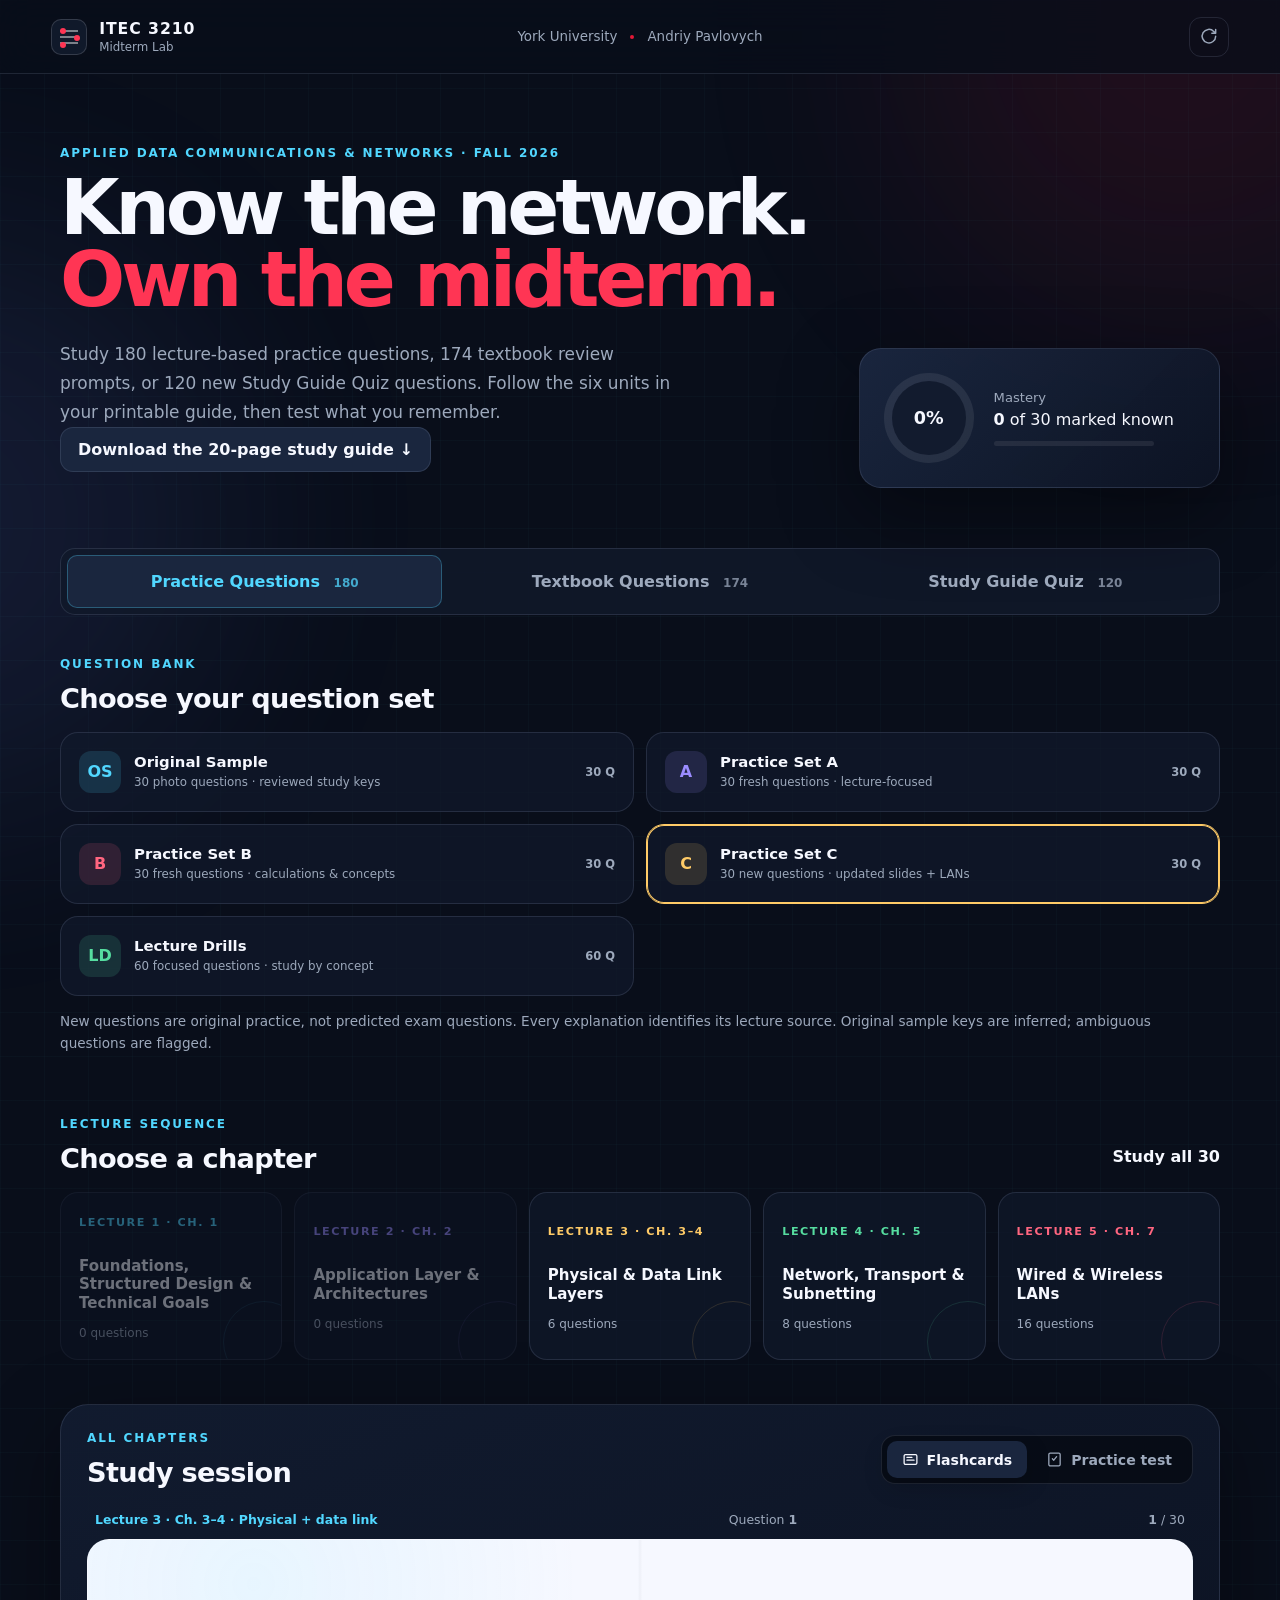
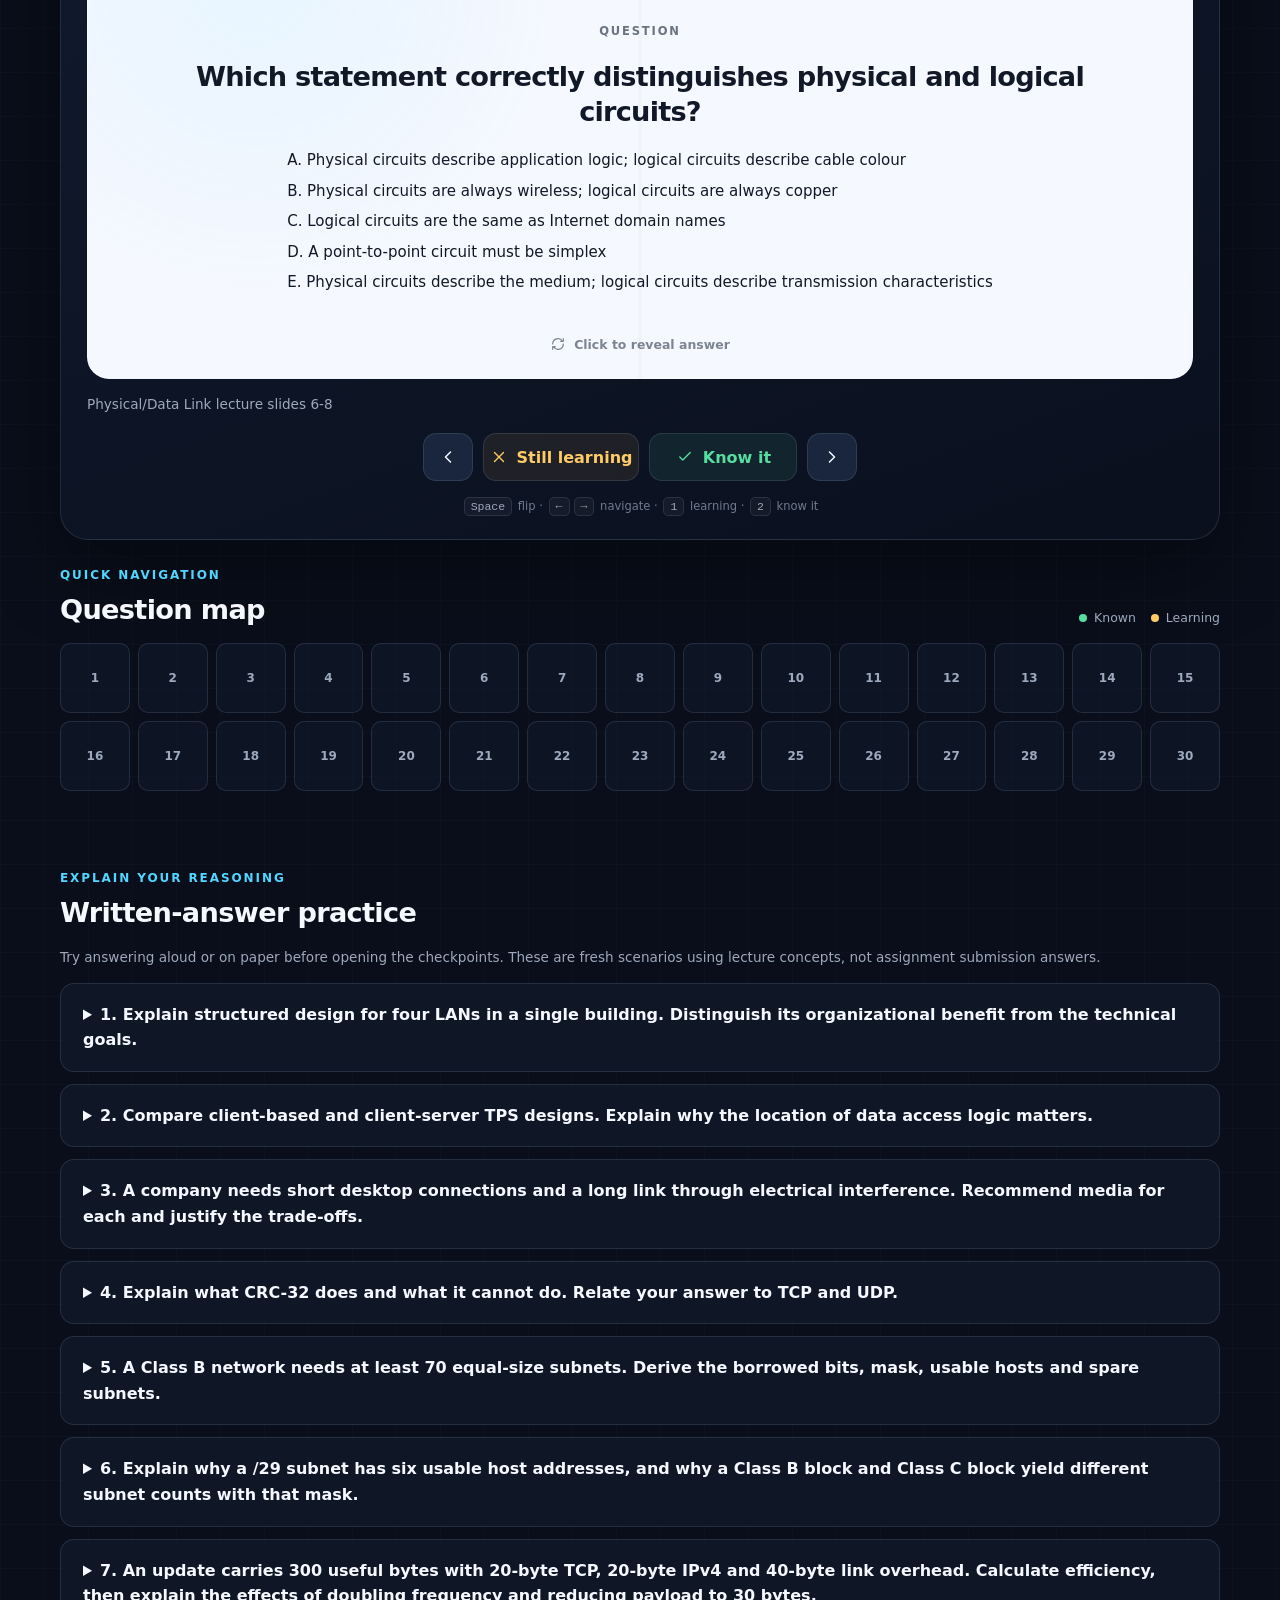
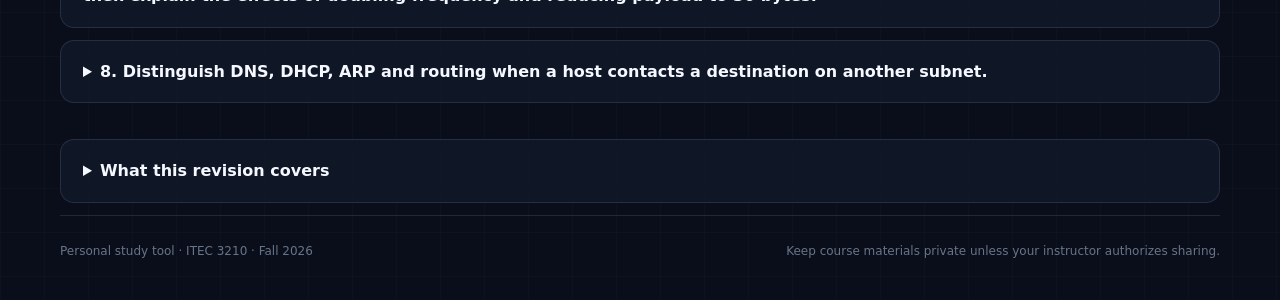
==== commit 4cffbfde: "Add files via upload" ====
--- a/index.html
+++ b/index.html
@@ -4,7 +4,7 @@
   <meta charset="utf-8">
   <meta name="viewport" content="width=device-width, initial-scale=1">
   <meta name="theme-color" content="#090e1a">
-  <meta name="description" content="ITEC 3210 lecture-focused study: 180 questions including Practice Set C and a printable midterm guide.">
+  <meta name="description" content="ITEC 3210 study: lecture practice, textbook review, and 120 Study Guide Quiz questions with guide-page explanations.">
   <title>ITEC 3210 Midterm Lab</title>
   <link rel="icon" type="image/svg+xml" href="data:image/svg+xml,%3Csvg xmlns='http://www.w3.org/2000/svg' viewBox='0 0 64 64'%3E%3Crect width='64' height='64' rx='14' fill='%23090e1a'/%3E%3Cpath d='M16 20h32M16 32h32M16 44h32M22 14v36M42 14v36' stroke='%23e31837' stroke-width='4' stroke-linecap='round'/%3E%3Ccircle cx='22' cy='20' r='5' fill='%23f7f9ff'/%3E%3Ccircle cx='42' cy='32' r='5' fill='%23f7f9ff'/%3E%3Ccircle cx='22' cy='44' r='5' fill='%23f7f9ff'/%3E%3C/svg%3E">
   <link rel="stylesheet" href="styles.css">
@@ -38,7 +38,7 @@
       <div>
         <p class="eyebrow">Applied Data Communications &amp; Networks · Fall 2026</p>
         <h1 id="pageTitle">Know the network.<br><span>Own the midterm.</span></h1>
-        <p class="intro-copy">Study 180 lecture-based practice questions, or open Textbook Questions for all 174 end-of-chapter review prompts across six chapters. Use the printable guide to connect the concepts.</p>
+        <p class="intro-copy">Study 180 lecture-based practice questions, 174 textbook review prompts, or 120 new Study Guide Quiz questions. Follow the six units in your printable guide, then test what you remember.</p>
         <p><a class="secondary-button guide-download" href="ITEC3210-Midterm-Study-Guide.pdf" download>Download the 20-page study guide ↓</a></p>
       </div>
       <div class="progress-card" id="practiceProgressCard" aria-label="Practice study progress">
@@ -56,6 +56,7 @@
     <nav class="library-tabs" role="tablist" aria-label="Question library">
       <button class="library-tab active" id="practiceLibraryTab" type="button" role="tab" aria-selected="true" aria-controls="practiceLibrary" data-library="practice">Practice Questions <span>180</span></button>
       <button class="library-tab" id="textbookLibraryTab" type="button" role="tab" aria-selected="false" aria-controls="textbookLibrary" data-library="textbook">Textbook Questions <span>174</span></button>
+      <button class="library-tab" id="guideLibraryTab" type="button" role="tab" aria-selected="false" aria-controls="guideLibrary" data-library="guide">Study Guide Quiz <span>120</span></button>
     </nav>
 
     <div id="practiceLibrary" role="tabpanel" aria-labelledby="practiceLibraryTab">
@@ -251,6 +252,38 @@
         <div id="tbMap" class="question-map-grid"></div>
       </article>
     </section>
+
+    <section id="guideLibrary" class="hidden" role="tabpanel" aria-labelledby="guideLibraryTab">
+      <div class="section-heading"><div><p class="eyebrow">Read it. Recall it. Apply it.</p><h2>Study Guide Quiz</h2></div><p class="textbook-overall" id="sgOverall"></p></div>
+      <p class="source-note">Six sets of <strong>20 multiple-choice questions</strong>, following the 20-page midterm guide in order. Practise the distinctions, calculations and design reasoning it emphasizes. These are original study questions, not predicted exam questions or an instructor answer key.</p>
+      <div id="sgSetGrid" class="textbook-grid"></div>
+      <p class="source-note">The guide’s six units map to textbook <strong>Chapters 1–5 and 7</strong>. Chapter 6 is marked for later in the slides. Each answer explains the reasoning and links to the relevant guide page.</p>
+      <article class="textbook-reader" aria-labelledby="sgHeading">
+        <div class="section-heading"><div><p class="eyebrow" id="sgChapterLabel"></p><h2 id="sgHeading"></h2></div></div>
+        <div class="test-settings">
+          <label for="sgMode">Feedback <select id="sgMode"><option value="study">After each answer</option><option value="exam">At the end (exam practice)</option></select></label>
+          <div class="sg-start-actions"><button class="secondary-button" id="sgRestart" type="button">Restart unit</button><button class="secondary-button" id="sgShuffle" type="button">Shuffle &amp; restart</button></div>
+        </div>
+        <p class="source-note">Changing feedback, restarting or shuffling clears the current unit’s attempt. Switching units keeps each attempt. Best full-unit scores are retained; retries do not replace them.</p>
+        <p id="sgSaveStatus" class="source-note" role="status">Sessions and best scores are saved in this browser when storage is available.</p>
+        <div id="sgQuestionScreen">
+          <div class="card-status"><span id="sgPosition"></span><span id="sgAnswered"></span><span id="sgScore"></span></div>
+          <div class="test-progress"><span id="sgProgress"></span></div>
+          <p id="sgOriginal" class="sample-number"></p><h3 id="sgQuestion" class="textbook-question"></h3>
+          <a id="sgSource" class="sg-page-link" target="_blank" rel="noopener"></a>
+          <div id="sgOptions" class="options-list"></div>
+          <div id="sgFeedback" class="feedback hidden" aria-live="polite"><div id="sgFeedbackTitle" class="feedback-title"></div><p id="sgExplanation"></p></div>
+          <div class="sg-nav"><button id="sgPrevious" class="secondary-button" type="button">← Previous</button><button id="sgNext" class="secondary-button" type="button">Next question →</button><button id="sgFinish" class="primary-button hidden" type="button">Finish &amp; see results</button></div>
+          <p class="source-note">Choose one answer per question. Answers lock after selection. Use the map to visit unanswered questions; finish when every question is answered.</p>
+          <div id="sgMap" class="question-map-grid"></div>
+        </div>
+        <div id="sgResults" class="results-screen hidden" tabindex="-1" aria-label="Study Guide Quiz results">
+          <p class="eyebrow">Unit complete</p><h3>Your guide, put to the test.</h3><p class="result-score"><strong id="sgResultScore"></strong></p><p id="sgResultMessage"></p>
+          <div class="result-actions"><button id="sgRetry" class="primary-button" type="button">Retry missed</button><button id="sgResultRestart" class="secondary-button" type="button">Restart full unit</button></div>
+          <div id="sgReview" class="answer-review"></div>
+        </div>
+      </article>
+    </section>
   </main>
 
   <footer>
@@ -263,7 +296,7 @@
       <svg viewBox="0 0 24 24"><path d="M20 11a8.1 8.1 0 1 1-2.3-5.7L20 7.6M20 3v4.6h-4.6"/></svg>
     </div>
     <h2>Reset practice progress?</h2>
-    <p>This clears the practice-set “know it” marks and restarts the practice test. Textbook drafts and self-checks are kept.</p>
+    <p>This clears the practice-set “know it” marks and restarts the practice test. Textbook drafts, self-checks and Study Guide Quiz progress are kept.</p>
     <div class="dialog-actions">
       <button class="secondary-button" id="cancelReset" type="button">Cancel</button>
       <button class="danger-button" id="confirmReset" type="button">Reset everything</button>
@@ -273,7 +306,9 @@
   <script src="practice-data.js"></script>
   <script src="practice-c.js"></script>
   <script src="textbook-data.js"></script>
+  <script src="study-guide-data.js"></script>
   <script src="app.js"></script>
   <script src="textbook.js"></script>
+  <script src="study-guide-quiz.js"></script>
 </body>
 </html>
--- a/styles.css
+++ b/styles.css
@@ -447,3 +447,16 @@
 @media (max-width:650px) { .textbook-grid { grid-template-columns:1fr; } .library-tab { padding:13px 6px; font-size:.88rem; } .library-tab span { display:block; margin:5px 0 0; } .textbook-actions>* { flex:1 1 42%; } }
 @media (max-width: 900px) { .chapter-grid { grid-template-columns: repeat(2, 1fr); } }
 @media (max-width: 650px) { .test-settings label { flex-direction: column; align-items: flex-start; } .set-grid { grid-template-columns: 1fr; } .flash-options { font-size: .88rem; } }
+
+/* Guide quizzes share the existing library layout and keep sessions separate. */
+.sg-page-link, #sgReview a { color:var(--cyan); font-size:.9rem; line-height:1.7; }
+#sgOptions { margin-top:22px; }
+.sg-nav, .sg-start-actions { display:flex; flex-wrap:wrap; gap:10px; align-items:center; }
+.sg-nav { margin:24px 0; }
+.sg-nav .primary-button { margin-top:0; }
+#sgMap .map-button[aria-current=true] { outline:2px solid var(--cyan); outline-offset:3px; }
+#sgMap .sg-answered { background:rgba(81,215,255,.15); color:var(--cyan); border-color:var(--cyan); }
+#sgResults:focus { outline:none; }
+button:disabled { cursor:default; }
+.sg-nav button:disabled, #sgRetry:disabled { opacity:.45; }
+@media(max-width:650px) { .library-tabs { gap:3px; padding:4px; } .library-tab { font-size:.78rem; } .sg-nav>* { flex:1 1 45%; } .sg-start-actions { width:100%; } .sg-start-actions>* { flex:1; } }
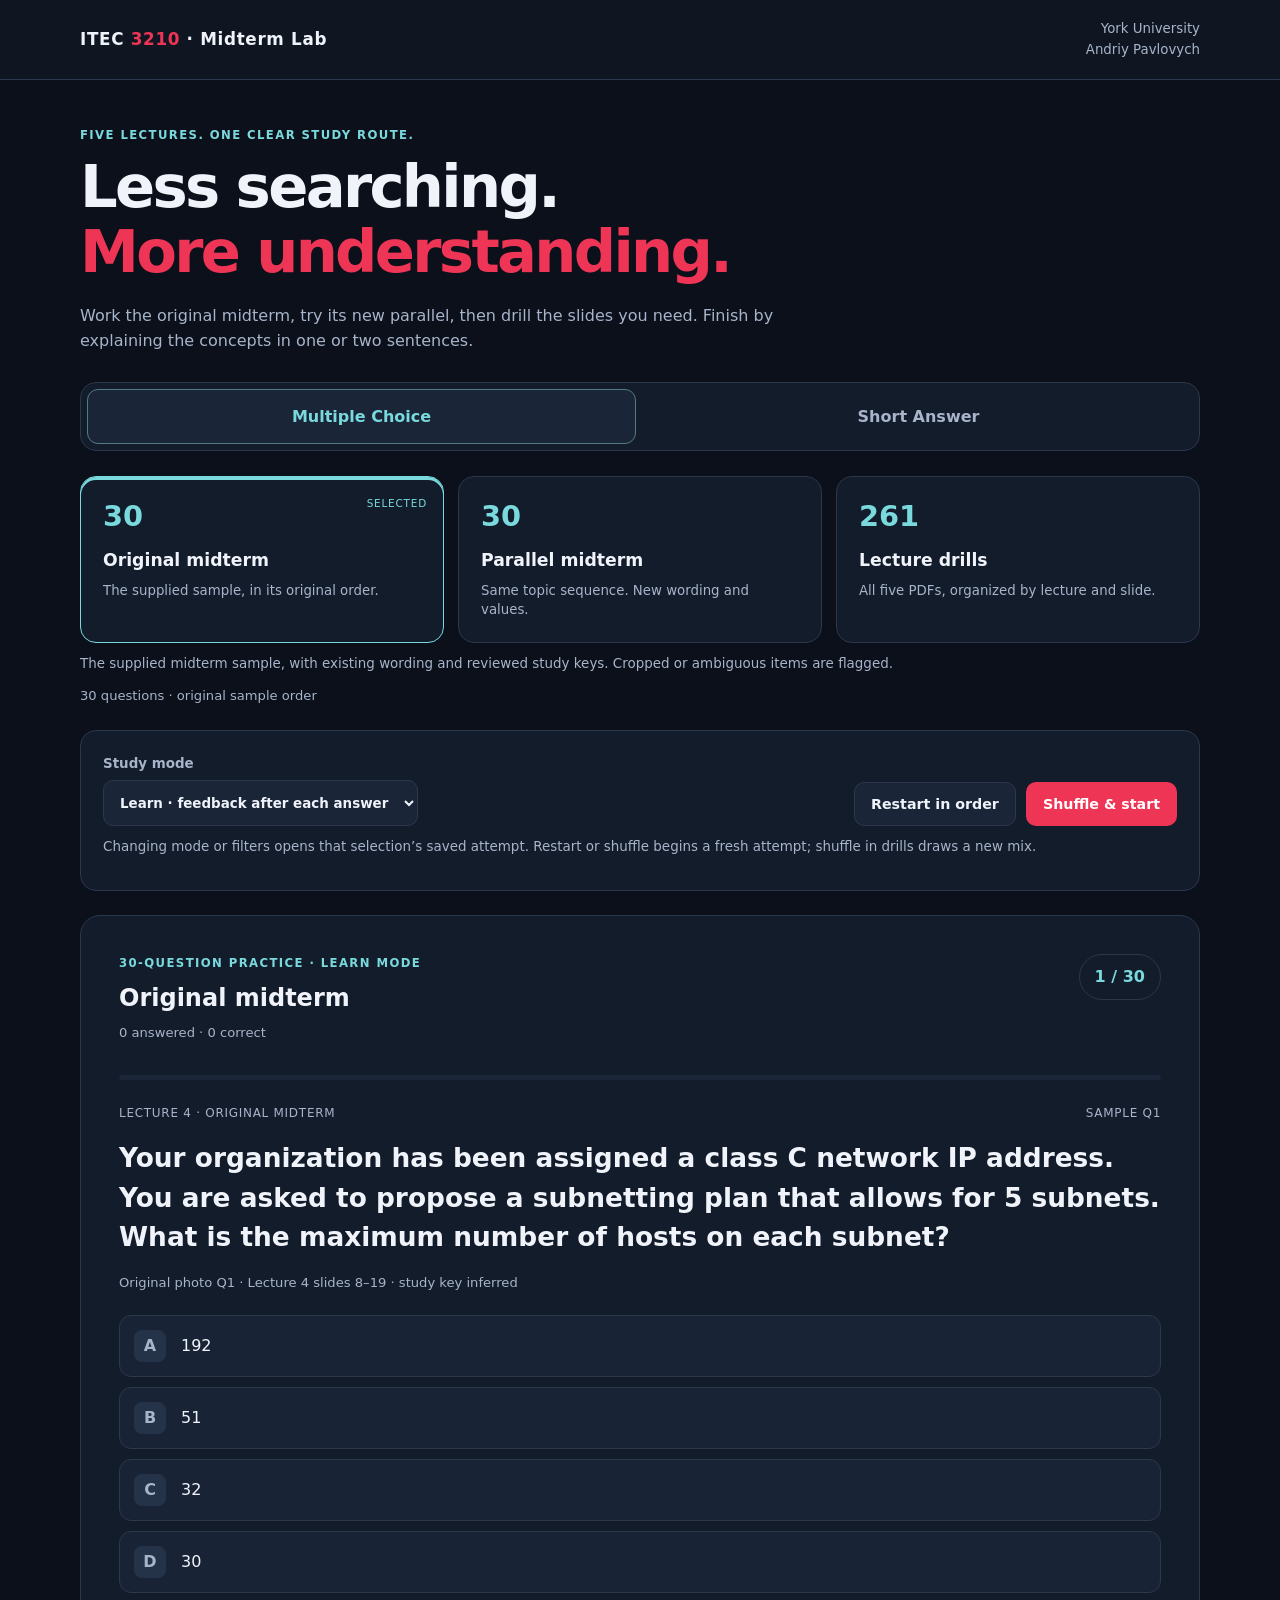
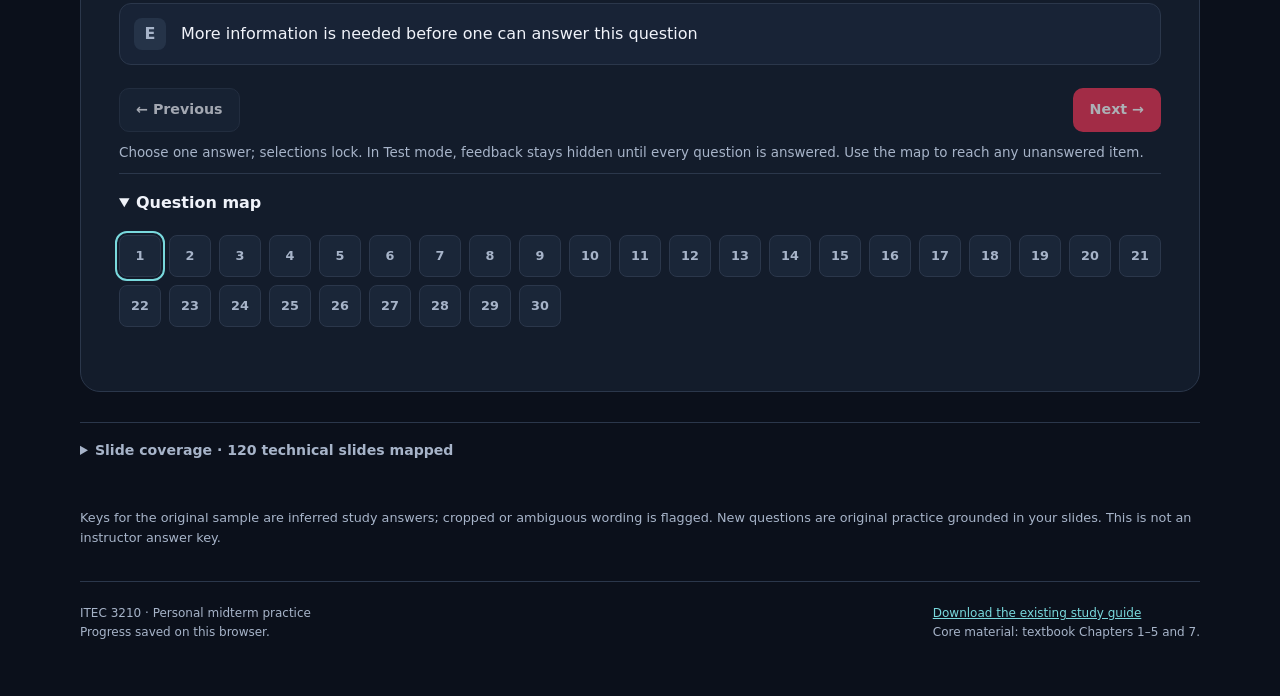
==== commit 5763b8d1: "Add files via upload" ====
--- a/index.html
+++ b/index.html
@@ -1,314 +1,131 @@
-<!doctype html>
-<html lang="en">
-<head>
-  <meta charset="utf-8">
-  <meta name="viewport" content="width=device-width, initial-scale=1">
-  <meta name="theme-color" content="#090e1a">
-  <meta name="description" content="ITEC 3210 study: lecture practice, textbook review, and 120 Study Guide Quiz questions with guide-page explanations.">
-  <title>ITEC 3210 Midterm Lab</title>
-  <link rel="icon" type="image/svg+xml" href="data:image/svg+xml,%3Csvg xmlns='http://www.w3.org/2000/svg' viewBox='0 0 64 64'%3E%3Crect width='64' height='64' rx='14' fill='%23090e1a'/%3E%3Cpath d='M16 20h32M16 32h32M16 44h32M22 14v36M42 14v36' stroke='%23e31837' stroke-width='4' stroke-linecap='round'/%3E%3Ccircle cx='22' cy='20' r='5' fill='%23f7f9ff'/%3E%3Ccircle cx='42' cy='32' r='5' fill='%23f7f9ff'/%3E%3Ccircle cx='22' cy='44' r='5' fill='%23f7f9ff'/%3E%3C/svg%3E">
-  <link rel="stylesheet" href="styles.css">
-</head>
-<body>
-  <div class="ambient ambient-one" aria-hidden="true"></div>
-  <div class="ambient ambient-two" aria-hidden="true"></div>
-
-  <header class="topbar">
-    <a class="brand" href="#top" aria-label="ITEC 3210 study lab home">
-      <span class="brand-mark" aria-hidden="true">
-        <span></span><span></span><span></span>
-      </span>
-      <span>
-        <strong>ITEC 3210</strong>
-        <small>Midterm Lab</small>
-      </span>
-    </a>
-    <div class="course-meta" aria-label="Course information">
-      <span>York University</span>
-      <span class="meta-divider" aria-hidden="true"></span>
-      <span>Andriy Pavlovych</span>
-    </div>
-    <button class="icon-button" id="resetButton" type="button" title="Reset practice progress" aria-label="Reset practice progress">
-      <svg viewBox="0 0 24 24" aria-hidden="true"><path d="M20 11a8.1 8.1 0 1 1-2.3-5.7L20 7.6M20 3v4.6h-4.6"/></svg>
-    </button>
-  </header>
-
-  <main id="top" class="shell">
-    <section class="intro" aria-labelledby="pageTitle">
-      <div>
-        <p class="eyebrow">Applied Data Communications &amp; Networks · Fall 2026</p>
-        <h1 id="pageTitle">Know the network.<br><span>Own the midterm.</span></h1>
-        <p class="intro-copy">Study 180 lecture-based practice questions, 174 textbook review prompts, or 120 new Study Guide Quiz questions. Follow the six units in your printable guide, then test what you remember.</p>
-        <p><a class="secondary-button guide-download" href="ITEC3210-Midterm-Study-Guide.pdf" download>Download the 20-page study guide ↓</a></p>
-      </div>
-      <div class="progress-card" id="practiceProgressCard" aria-label="Practice study progress">
-        <div class="progress-ring" id="progressRing" style="--progress: 0">
-          <span id="masteryPercent">0%</span>
-        </div>
-        <div>
-          <p class="progress-label">Mastery</p>
-          <p><strong id="masteredCount">0</strong> of <span id="masteryTotal">30</span> marked known</p>
-          <div class="mini-bar"><span id="miniBar"></span></div>
-        </div>
-      </div>
-    </section>
-
-    <nav class="library-tabs" role="tablist" aria-label="Question library">
-      <button class="library-tab active" id="practiceLibraryTab" type="button" role="tab" aria-selected="true" aria-controls="practiceLibrary" data-library="practice">Practice Questions <span>180</span></button>
-      <button class="library-tab" id="textbookLibraryTab" type="button" role="tab" aria-selected="false" aria-controls="textbookLibrary" data-library="textbook">Textbook Questions <span>174</span></button>
-      <button class="library-tab" id="guideLibraryTab" type="button" role="tab" aria-selected="false" aria-controls="guideLibrary" data-library="guide">Study Guide Quiz <span>120</span></button>
-    </nav>
-
-    <div id="practiceLibrary" role="tabpanel" aria-labelledby="practiceLibraryTab">
-    <section class="set-section" aria-labelledby="setHeading">
-      <div class="section-heading">
-        <div>
-          <p class="eyebrow">Question bank</p>
-          <h2 id="setHeading">Choose your question set</h2>
-        </div>
-      </div>
-      <div class="set-grid" id="setGrid"></div>
-      <p class="source-note">New questions are original practice, not predicted exam questions. Every explanation identifies its lecture source. Original sample keys are inferred; ambiguous questions are flagged.</p>
-    </section>
-
-    <section class="chapter-strip" aria-labelledby="chapterHeading">
-      <div class="section-heading">
-        <div>
-          <p class="eyebrow">Lecture sequence</p>
-          <h2 id="chapterHeading">Choose a chapter</h2>
-        </div>
-        <button class="text-button active" id="allChapterButton" type="button" data-chapter="all">Study all 30</button>
-      </div>
-      <div class="chapter-grid" id="chapterGrid"></div>
-    </section>
-
-    <section class="study-panel" aria-labelledby="studyHeading">
-      <div class="study-toolbar">
-        <div>
-          <p class="eyebrow" id="activeChapterLabel">All chapters</p>
-          <h2 id="studyHeading">Study session</h2>
-        </div>
-        <div class="mode-tabs" role="tablist" aria-label="Study mode">
-          <button id="flashcardTab" class="mode-tab active" type="button" role="tab" aria-selected="true" aria-controls="flashcardView" data-mode="flashcards">
-            <svg viewBox="0 0 24 24" aria-hidden="true"><rect x="3" y="5" width="18" height="14" rx="2"/><path d="M7 9h7M7 13h10"/></svg>
-            Flashcards
-          </button>
-          <button id="testTab" class="mode-tab" type="button" role="tab" aria-selected="false" aria-controls="testView" data-mode="test">
-            <svg viewBox="0 0 24 24" aria-hidden="true"><path d="M9 11l2 2 4-5"/><rect x="4" y="3" width="16" height="18" rx="2"/></svg>
-            Practice test
-          </button>
-        </div>
-      </div>
-
-      <div id="flashcardView" role="tabpanel" aria-labelledby="flashcardTab">
-        <p id="cardWarning" class="wording-warning hidden" role="status"></p>
-        <div class="card-status">
-          <span id="cardChapter">Week 1</span>
-          <span>Question <strong id="cardOriginalNumber">1</strong></span>
-          <span><strong id="cardPosition">1</strong> / <span id="cardTotal">30</span></span>
-        </div>
-
-        <button class="flashcard" id="flashcard" type="button" aria-label="Flip flashcard to reveal answer" aria-pressed="false">
-          <span class="flashcard-inner">
-            <span class="flashcard-face flashcard-front">
-              <span class="face-kicker">Question</span>
-              <span class="question-text" id="flashQuestion"></span>
-              <span class="flash-options" id="flashOptions"></span>
-              <span class="flip-hint">
-                <svg viewBox="0 0 24 24" aria-hidden="true"><path d="M4 12a8 8 0 0 1 14.8-4.2M20 4v4h-4M20 12a8 8 0 0 1-14.8 4.2M4 20v-4h4"/></svg>
-                Click to reveal answer
-              </span>
-            </span>
-            <span class="flashcard-face flashcard-back">
-              <span class="face-kicker">Study answer</span>
-              <span class="answer-letter" id="flashAnswerLetter">A</span>
-              <span class="answer-text" id="flashAnswer"></span>
-              <span class="explanation" id="flashExplanation"></span>
-              <span class="flip-hint">Click to see the question</span>
-            </span>
-          </span>
-        </button>
-        <p class="source-note" id="cardSource"></p>
-
-        <div class="card-actions">
-          <button class="round-button" id="previousCard" type="button" aria-label="Previous flashcard">
-            <svg viewBox="0 0 24 24" aria-hidden="true"><path d="M15 18l-6-6 6-6"/></svg>
-          </button>
-          <button class="knowledge-button still-learning" id="learningButton" type="button">
-            <svg viewBox="0 0 24 24" aria-hidden="true"><path d="M18 6L6 18M6 6l12 12"/></svg>
-            Still learning
-          </button>
-          <button class="knowledge-button know-it" id="knowButton" type="button">
-            <svg viewBox="0 0 24 24" aria-hidden="true"><path d="M5 12l4 4L19 6"/></svg>
-            Know it
-          </button>
-          <button class="round-button" id="nextCard" type="button" aria-label="Next flashcard">
-            <svg viewBox="0 0 24 24" aria-hidden="true"><path d="M9 18l6-6-6-6"/></svg>
-          </button>
-        </div>
-        <p class="keyboard-hint"><kbd>Space</kbd> flip · <kbd>←</kbd><kbd>→</kbd> navigate · <kbd>1</kbd> learning · <kbd>2</kbd> know it</p>
-      </div>
-
-      <div id="testView" class="hidden" role="tabpanel" aria-labelledby="testTab">
-        <div class="test-settings">
-          <label for="feedbackMode">Feedback <select id="feedbackMode"><option value="study">After each answer</option><option value="exam">At the end (exam practice)</option></select></label>
-          <button class="secondary-button" id="shuffleTest" type="button">Shuffle &amp; start test</button>
-        </div>
-        <p class="source-note">Changing feedback or shuffling starts a new session. This tests multiple-choice recall; practise written explanations below too.</p>
-        <div id="testQuestionScreen">
-          <div class="test-progress-row">
-            <div>
-              <p class="eyebrow" id="testChapter">Week 1</p>
-              <p>Question <strong id="testPosition">1</strong> of <span id="testTotal">30</span></p>
-            </div>
-            <div class="score-chip"><strong id="liveScore">0</strong> correct</div>
-          </div>
-          <div class="test-progress"><span id="testProgressBar"></span></div>
-          <article class="test-card">
-            <p id="testWarning" class="wording-warning hidden"></p>
-            <p class="sample-number">Question <span id="testOriginalNumber">1</span></p>
-            <h3 id="testQuestion"></h3>
-            <p class="source-note" id="testSource"></p>
-            <div class="options-list" id="optionsList"></div>
-            <div class="feedback hidden" id="testFeedback" aria-live="polite">
-              <div class="feedback-title" id="feedbackTitle"></div>
-              <p id="feedbackExplanation"></p>
-            </div>
-            <button class="primary-button hidden" id="nextQuestion" type="button">Next question <span aria-hidden="true">→</span></button>
-          </article>
-        </div>
-
-        <div id="resultsScreen" class="results-screen hidden">
-          <div class="result-orbit" aria-hidden="true"><span></span></div>
-          <p class="eyebrow">Session complete</p>
-          <h3 id="resultHeadline">Strong work.</h3>
-          <p class="result-score"><strong id="finalScore">0</strong> / <span id="finalTotal">30</span></p>
-          <p id="resultMessage"></p>
-          <div class="result-actions">
-            <button class="primary-button" id="retryMissed" type="button">Retry missed</button>
-            <button class="secondary-button" id="restartTest" type="button">Restart test</button>
-          </div>
-          <div id="answerReview" class="answer-review"></div>
-        </div>
-      </div>
-    </section>
-
-    <section class="question-map" aria-labelledby="mapHeading">
-      <div class="section-heading">
-        <div>
-          <p class="eyebrow">Quick navigation</p>
-          <h2 id="mapHeading">Question map</h2>
-        </div>
-        <div class="legend"><span class="legend-dot known"></span> Known <span class="legend-dot learning"></span> Learning</div>
-      </div>
-      <div id="questionMap" class="question-map-grid"></div>
-    </section>
-
-    <section class="written-practice" aria-labelledby="writtenHeading">
-      <div class="section-heading"><div><p class="eyebrow">Explain your reasoning</p><h2 id="writtenHeading">Written-answer practice</h2></div></div>
-      <p class="source-note">Try answering aloud or on paper before opening the checkpoints. These are fresh scenarios using lecture concepts, not assignment submission answers.</p>
-      <details><summary>1. Explain structured design for four LANs in a single building. Distinguish its organizational benefit from the technical goals.</summary><p>Checkpoints: access connects endpoints; distribution interconnects LANs; the lecture's campus core is unnecessary for this scope. Modularity and a clear hierarchy organize design and maintenance. Performance, availability and scalability require specific capacity, redundancy and expansion decisions.</p><p class="source-note">Lecture 1, slides 28–33 and 43.</p></details>
-      <details><summary>2. Compare client-based and client-server TPS designs. Explain why the location of data access logic matters.</summary><p>Checkpoints: client-based keeps storage at the server but queries and application processing at the client, producing excessive data movement. Client-server performs data access at the server and can return the needed subset. Presentation stays at the client; application logic can be split. Justify performance and capacity separately from failure tolerance.</p><p class="source-note">Lecture 2, slides 9–12.</p></details>
-      <details><summary>3. A company needs short desktop connections and a long link through electrical interference. Recommend media for each and justify the trade-offs.</summary><p>Checkpoints: twisted-pair is inexpensive and appropriate for typical desktop channels up to 100 m. Fiber with suitable optics supports the longer span and resists electromagnetic interference, at greater cost. Check distance, compatible connectors/optics, data-rate support and installation needs.</p><p class="source-note">Lecture 3, slides 10–18.</p></details>
-      <details><summary>4. Explain what CRC-32 does and what it cannot do. Relate your answer to TCP and UDP.</summary><p>Checkpoints: the Ethernet receiver checks an error-detection value; corrupted frames are discarded. CRC does not repair damaged data. Reliable TCP delivery can recover via retransmission, whereas UDP itself provides no delivery/retransmission guarantee. Detection is not proof that absolutely no errors can ever go undetected.</p><p class="source-note">Lecture 3, slide 32; Lecture 4, slide 9.</p></details>
-      <details><summary>5. A Class B network needs at least 70 equal-size subnets. Derive the borrowed bits, mask, usable hosts and spare subnets.</summary><p>Checkpoints: 2^6 = 64 is too small; borrow 7. Prefix /16 + 7 = /23; mask 255.255.254.0. Nine host bits remain: 2^9 − 2 = 510 usable hosts per subnet. There are 128 subnets, so 58 remain after allocating 70. More hosts than this per subnet require a different allocation or another subnet.</p><p class="source-note">Lecture 4, slides 17–21. New subnetting scenario.</p></details>
-      <details><summary>6. Explain why a /29 subnet has six usable host addresses, and why a Class B block and Class C block yield different subnet counts with that mask.</summary><p>Checkpoints: 32 − 29 = 3 host bits, giving 8 total addresses minus network and broadcast = 6. Class B /16 borrows 13 bits, yielding 8,192 subnets; Class C /24 borrows 5, yielding 32. Final mask determines host count; original block determines how many subnets fit inside it.</p><p class="source-note">Lecture 4, slides 19–21.</p></details>
-      <details><summary>7. An update carries 300 useful bytes with 20-byte TCP, 20-byte IPv4 and 40-byte link overhead. Calculate efficiency, then explain the effects of doubling frequency and reducing payload to 30 bytes.</summary><p>Checkpoints: total overhead 80; efficiency 300 / 380 = 78.95%. Doubling frequency leaves the ratio unchanged if every message keeps the same sizes. With 30 useful bytes, efficiency is 30 / 110 = 27.27%. More messages increase bytes per second; smaller payloads increase the overhead share. Use this question's stated overhead rather than memorizing a universal Ethernet value.</p><p class="source-note">Lecture 3, slides 33–34. Fresh calculation using the efficiency method emphasized in Assignment 1.</p></details>
-      <details><summary>8. Distinguish DNS, DHCP, ARP and routing when a host contacts a destination on another subnet.</summary><p>Checkpoints: DNS resolves a hostname to an IP address if needed; DHCP can supply the host's IP configuration. The host sends remote-subnet traffic toward its gateway. ARP finds that gateway's local MAC address; routers use routing tables to forward the IP packet. ARP is not used by the sender to discover a remote host's MAC across the Internet.</p><p class="source-note">Lecture 4, slides 10–14 and 22.</p></details>
-    </section>
-
-    <details class="coverage-panel"><summary>What this revision covers</summary><p>Lecture 1: foundations, structured design, layers and goals. Lecture 2: TPS application functions, architectures, middleware and cloud models. Lecture 3: media, circuits, transmission, access control, error detection and efficiency. Lecture 4: transport, addresses, subnetting and routing. Lecture 5: wired and wireless LANs.</p><p>The newly supplied 05 Wired and Wireless LANs PDF replaces the earlier mislabeled duplicate. The material spans textbook Chapters 1–5 and 7. The LAN title slide explicitly says Chapter 6 is covered later. The guide uses six study units so the course sequence is clear without inventing Chapter 6 coverage.</p><p>Set C focuses on the three newly supplied slide decks and retains a source reference for every answer. Older sets keep their existing questions and progress. A disabled chapter button means that set has no questions in that chapter.</p><p>Lecture 4 slide 26 excludes its detailed routing table from exams. The new questions do not use it or expand application-layer textbook sections marked as not covered. Sample Q4's old key was corrected using overhead efficiency. Q19, Q11 and Q23 explain ambiguous wording; no instructor answer key was supplied. <a href="QUESTION-SOURCES.md">Full practice-question source map</a>.</p></details>
-    </div>
-
-    <section id="textbookLibrary" class="hidden" role="tabpanel" aria-labelledby="textbookLibraryTab">
-      <div class="section-heading"><div><p class="eyebrow">From your uploaded textbook · 14th edition</p><h2>Textbook Questions</h2></div><p class="textbook-overall" id="tbOverall"></p></div>
-      <p class="source-note">All numbered questions from each chapter’s end-of-chapter <strong>Questions</strong> section, retaining the book’s wording and numbering. These are written-response prompts. Reveal the authored study checkpoints after attempting your answer; they are not a publisher or instructor answer key.</p>
-      <div class="textbook-grid" id="textbookSetGrid"></div>
-      <p class="source-note">The six course-aligned chapters are <strong>1, 2, 3, 4, 5 and 7</strong>. Chapter 6 is marked for later in your LAN slides. Full textbook coverage includes topics outside the lecture emphasis; those are identified below. Exercises and minicases are separate book sections and are not counted here.</p>
-
-      <article class="textbook-reader" aria-labelledby="tbHeading">
-        <div class="section-heading"><div><p class="eyebrow" id="tbChapterLabel"></p><h2 id="tbHeading">Chapter review</h2></div><button class="secondary-button" id="tbShuffle" type="button">Shuffle this chapter</button></div>
-        <div class="card-status"><span id="tbState"></span><span id="tbPosition"></span><span id="tbChapterProgress"></span></div>
-        <p class="wording-warning hidden" id="tbScopeNote"></p>
-        <h3 class="textbook-question" id="tbQuestion"></h3>
-        <p class="source-note" id="tbSource"></p>
-        <label class="draft-label" for="tbDraft">Your answer <span>(optional · saved in this browser)</span></label>
-        <textarea id="tbDraft" rows="5" placeholder="Explain it in your own words before revealing the checkpoints…"></textarea>
-        <p class="source-note" id="tbDraftStatus" aria-live="polite"></p>
-        <button class="primary-button" id="tbReveal" type="button" aria-expanded="false" aria-controls="tbAnswerPanel">Show answer checkpoints</button>
-        <div id="tbAnswerPanel" class="textbook-answer hidden">
-          <p class="eyebrow">Study checkpoints · self-assess your reasoning</p>
-          <p id="tbAnswer"></p>
-          <p class="source-note">Compare the concepts and justification, not exact phrasing. Discussion questions can have several defensible answers. Numerical answers state their assumptions.</p>
-        </div>
-        <div class="textbook-actions">
-          <button class="secondary-button" id="tbPrevious" type="button">← Previous</button>
-          <button class="knowledge-button still-learning" id="tbReview" type="button">Review again</button>
-          <button class="knowledge-button know-it" id="tbKnown" type="button">Know it</button>
-          <button class="secondary-button" id="tbNext" type="button">Next →</button>
-        </div>
-        <p class="source-note">Self-check marks track confidence; written answers are not automatically graded.</p>
-        <div class="section-heading"><div><p class="eyebrow">Original question numbers</p><h3>Jump to a question</h3></div></div>
-        <div id="tbMap" class="question-map-grid"></div>
-      </article>
-    </section>
-
-    <section id="guideLibrary" class="hidden" role="tabpanel" aria-labelledby="guideLibraryTab">
-      <div class="section-heading"><div><p class="eyebrow">Read it. Recall it. Apply it.</p><h2>Study Guide Quiz</h2></div><p class="textbook-overall" id="sgOverall"></p></div>
-      <p class="source-note">Six sets of <strong>20 multiple-choice questions</strong>, following the 20-page midterm guide in order. Practise the distinctions, calculations and design reasoning it emphasizes. These are original study questions, not predicted exam questions or an instructor answer key.</p>
-      <div id="sgSetGrid" class="textbook-grid"></div>
-      <p class="source-note">The guide’s six units map to textbook <strong>Chapters 1–5 and 7</strong>. Chapter 6 is marked for later in the slides. Each answer explains the reasoning and links to the relevant guide page.</p>
-      <article class="textbook-reader" aria-labelledby="sgHeading">
-        <div class="section-heading"><div><p class="eyebrow" id="sgChapterLabel"></p><h2 id="sgHeading"></h2></div></div>
-        <div class="test-settings">
-          <label for="sgMode">Feedback <select id="sgMode"><option value="study">After each answer</option><option value="exam">At the end (exam practice)</option></select></label>
-          <div class="sg-start-actions"><button class="secondary-button" id="sgRestart" type="button">Restart unit</button><button class="secondary-button" id="sgShuffle" type="button">Shuffle &amp; restart</button></div>
-        </div>
-        <p class="source-note">Changing feedback, restarting or shuffling clears the current unit’s attempt. Switching units keeps each attempt. Best full-unit scores are retained; retries do not replace them.</p>
-        <p id="sgSaveStatus" class="source-note" role="status">Sessions and best scores are saved in this browser when storage is available.</p>
-        <div id="sgQuestionScreen">
-          <div class="card-status"><span id="sgPosition"></span><span id="sgAnswered"></span><span id="sgScore"></span></div>
-          <div class="test-progress"><span id="sgProgress"></span></div>
-          <p id="sgOriginal" class="sample-number"></p><h3 id="sgQuestion" class="textbook-question"></h3>
-          <a id="sgSource" class="sg-page-link" target="_blank" rel="noopener"></a>
-          <div id="sgOptions" class="options-list"></div>
-          <div id="sgFeedback" class="feedback hidden" aria-live="polite"><div id="sgFeedbackTitle" class="feedback-title"></div><p id="sgExplanation"></p></div>
-          <div class="sg-nav"><button id="sgPrevious" class="secondary-button" type="button">← Previous</button><button id="sgNext" class="secondary-button" type="button">Next question →</button><button id="sgFinish" class="primary-button hidden" type="button">Finish &amp; see results</button></div>
-          <p class="source-note">Choose one answer per question. Answers lock after selection. Use the map to visit unanswered questions; finish when every question is answered.</p>
-          <div id="sgMap" class="question-map-grid"></div>
-        </div>
-        <div id="sgResults" class="results-screen hidden" tabindex="-1" aria-label="Study Guide Quiz results">
-          <p class="eyebrow">Unit complete</p><h3>Your guide, put to the test.</h3><p class="result-score"><strong id="sgResultScore"></strong></p><p id="sgResultMessage"></p>
-          <div class="result-actions"><button id="sgRetry" class="primary-button" type="button">Retry missed</button><button id="sgResultRestart" class="secondary-button" type="button">Restart full unit</button></div>
-          <div id="sgReview" class="answer-review"></div>
-        </div>
-      </article>
-    </section>
-  </main>
-
-  <footer>
-    <p>Personal study tool · ITEC 3210 · Fall 2026</p>
-    <p>Keep course materials private unless your instructor authorizes sharing.</p>
-  </footer>
-
-  <dialog id="resetDialog">
-    <div class="dialog-icon" aria-hidden="true">
-      <svg viewBox="0 0 24 24"><path d="M20 11a8.1 8.1 0 1 1-2.3-5.7L20 7.6M20 3v4.6h-4.6"/></svg>
-    </div>
-    <h2>Reset practice progress?</h2>
-    <p>This clears the practice-set “know it” marks and restarts the practice test. Textbook drafts, self-checks and Study Guide Quiz progress are kept.</p>
-    <div class="dialog-actions">
-      <button class="secondary-button" id="cancelReset" type="button">Cancel</button>
-      <button class="danger-button" id="confirmReset" type="button">Reset everything</button>
-    </div>
-  </dialog>
-
-  <script src="practice-data.js"></script>
-  <script src="practice-c.js"></script>
-  <script src="textbook-data.js"></script>
-  <script src="study-guide-data.js"></script>
-  <script src="app.js"></script>
-  <script src="textbook.js"></script>
-  <script src="study-guide-quiz.js"></script>
-</body>
-</html>
+<!doctype html><html lang="en"><head><meta charset="utf-8"><meta name="viewport" content="width=device-width,initial-scale=1"><meta name="theme-color" content="#0b101b"><meta name="description" content="ITEC 3210 midterm preparation: the original 30 questions, one parallel midterm, slide-based lecture drills, and concise short-answer practice."><title>ITEC 3210 · Midterm Lab</title><style>:root{color-scheme:dark;--bg:#0b101b;--panel:#131c2b;--raised:#1a2638;--line:#2b374b;--text:#f0f3fa;--muted:#a7b4c9;--cyan:#79d9dd;--red:#ef3555;--green:#7ce0b2;--amber:#ffd286}*{box-sizing:border-box}[hidden]{display:none!important}body{margin:0;background:var(--bg);color:var(--text);font:16px/1.6 system-ui,-apple-system,BlinkMacSystemFont,"Segoe UI",sans-serif}button,select,textarea{font:inherit}button,a,select,textarea{-webkit-tap-highlight-color:transparent}button{cursor:pointer}button:disabled{cursor:default;opacity:.65}button:focus-visible,a:focus-visible,select:focus-visible,textarea:focus-visible,summary:focus-visible{outline:3px solid var(--cyan);outline-offset:4px}a{color:var(--cyan)}header{border-bottom:1px solid var(--line);padding:18px max(5vw,calc((100vw - 1120px)/2));display:flex;align-items:center;justify-content:space-between;gap:20px;background:#0f1622}.brand{font-size:1.05rem;font-weight:800;letter-spacing:.04em}.brand span{color:var(--red)}header small{color:var(--muted);text-align:right}main{max-width:1120px;width:90%;margin:auto}.hero{padding:46px 0 28px;max-width:840px}.eyebrow{font-size:.73rem;color:var(--cyan);text-transform:uppercase;font-weight:800;letter-spacing:.12em;margin:0 0 10px}h1{font-size:clamp(2.1rem,5.8vw,3.7rem);line-height:1.1;letter-spacing:-.045em;margin:0 0 18px}h1 span{color:var(--red)}h2{font-size:1.5rem;line-height:1.3;margin:0 0 8px}h3{font-size:1.2rem;line-height:1.5;margin:8px 0 12px}p{margin:0 0 14px}.muted,.source,.hint{color:var(--muted)}.source{font-size:.82rem}.hint{font-size:.84rem;margin:10px 0}.hero p:last-child{margin:0;max-width:730px}.tabs{display:flex;gap:8px;padding:6px;border:1px solid var(--line);border-radius:16px;background:var(--panel);margin-bottom:25px}.tab{flex:1;border:1px solid transparent;border-radius:11px;padding:14px 18px;color:var(--muted);background:transparent;font-weight:750}.tab.active{background:var(--raised);border-color:#547b84;color:var(--cyan)}.set-grid{display:grid;grid-template-columns:repeat(3,1fr);gap:14px}.set{background:var(--panel);color:var(--text);border:1px solid var(--line);padding:22px;text-align:left;border-radius:16px;display:flex;flex-direction:column;gap:6px;position:relative}.set.selected{border-color:var(--cyan);box-shadow:inset 0 3px 0 var(--cyan)}.set small{color:var(--muted);line-height:1.5}.set strong{font-size:1.08rem}.set .set-count{font-size:1.8rem;font-weight:800;line-height:1.2;color:var(--cyan);margin-bottom:7px}.set.selected::after{content:'Selected';position:absolute;right:16px;top:18px;font-size:.65rem;text-transform:uppercase;letter-spacing:.08em;color:var(--cyan)}.toolbar{display:flex;justify-content:space-between;gap:18px;align-items:end;flex-wrap:wrap}.filters{display:flex;flex-wrap:wrap;gap:12px;padding-top:18px}label{display:flex;flex-direction:column;gap:6px;color:var(--muted);font-size:.84rem;font-weight:650}select{border:1px solid var(--line);border-radius:10px;background:var(--raised);color:var(--text);padding:10px 12px;min-height:46px;max-width:100%}.controls{margin:24px 0;padding:22px;border:1px solid var(--line);background:var(--panel);border-radius:16px}.row{display:flex;flex-wrap:wrap;gap:10px;align-items:center}.button{border:1px solid transparent;border-radius:10px;padding:11px 16px;font-size:.89rem;font-weight:750;line-height:1.4;min-height:44px}.primary{color:#fff;background:var(--red)}.primary:hover{background:#ff4b68}.secondary{background:var(--raised);border-color:var(--line);color:var(--text)}.secondary:hover{border-color:#6d819c}.marked{border-color:var(--green)!important;color:var(--green)!important}.session{border:1px solid var(--line);border-radius:20px;background:var(--panel);padding:clamp(20px,4vw,38px);margin:24px 0}.session-top{display:flex;justify-content:space-between;align-items:start;gap:20px}.position{border:1px solid var(--line);padding:9px 15px;border-radius:30px;white-space:nowrap;color:var(--cyan);font-weight:750}.bar{height:5px;background:var(--raised);border-radius:10px;margin:18px 0 24px;overflow:hidden}.bar span{display:block;height:100%;background:var(--cyan);transition:width .2s}.question-meta{display:flex;justify-content:space-between;gap:10px;color:var(--muted);font-size:.75rem;text-transform:uppercase;letter-spacing:.06em}.question{font-size:clamp(1.16rem,2.6vw,1.65rem);line-height:1.5;margin:15px 0}.choices{display:grid;gap:10px;margin:22px 0}.choice{display:grid;grid-template-columns:34px 1fr;gap:13px;align-items:center;text-align:left;padding:14px;border:1px solid var(--line);border-radius:12px;background:#182336;color:var(--text);line-height:1.5}.choice:not(:disabled):hover{border-color:var(--cyan);background:#1d3041}.choice:disabled{opacity:1}.letter{display:grid;place-items:center;width:32px;height:32px;border-radius:8px;background:#253348;color:var(--muted);font-weight:800}.choice.chosen{outline:1px solid var(--cyan)}.choice.correct{border-color:var(--green);background:#17382f}.choice.correct .letter{background:var(--green);color:#082419}.choice.wrong{border-color:#ff7589;background:#3d2331}.choice.wrong .letter{color:#ffe7ed;background:#783349}.answer,.model{margin:20px 0;padding:20px;border-left:3px solid var(--cyan);border-radius:0 12px 12px 0;background:#1a2a3b}.answer h4{margin:0 0 8px;font-size:1.03rem}.answer p:last-child,.model p:last-child{margin:0}.notice{border:1px solid #7b6446;background:#332c26;color:#ffddb0;padding:12px 15px;border-radius:10px;font-size:.87rem;line-height:1.6}.navigation{display:flex;justify-content:space-between;gap:10px;margin-top:23px;flex-wrap:wrap}.question-map{display:grid;grid-template-columns:repeat(auto-fill,minmax(42px,1fr));gap:8px;padding-top:18px}.map{color:var(--muted);background:var(--raised);border:1px solid var(--line);border-radius:8px;min-height:42px;font-size:.8rem;font-weight:750}.map.current{outline:2px solid var(--cyan);outline-offset:2px}.map.answered{background:#28414d;color:#c9f3fa;border-color:#577e8b}.map.known{background:#214b3e;color:var(--green);border-color:var(--green)}details{border-top:1px solid var(--line);padding:16px 0;margin:10px 0}summary{cursor:pointer;font-weight:650;line-height:1.65;color:var(--text)}details p{margin:15px 0 0}.coverage{margin:30px 0;color:var(--muted);font-size:.88rem}.coverage>summary{color:var(--muted)}.coverage details{margin-left:10px}.table-wrap{overflow:auto}table{border-collapse:collapse;width:100%;margin:16px 0;min-width:480px;font-size:.78rem}th,td{padding:9px 12px;border-bottom:1px solid var(--line);text-align:left;vertical-align:top}th{color:var(--cyan)}td:last-child{max-width:540px}.results{text-align:center;outline:none}.results .result-score{font-size:3.5rem;font-weight:850;line-height:1.2;margin:12px 0}.result-percent{color:var(--cyan);font-weight:750}.results>.row{justify-content:center}.review{text-align:left;margin:28px 0 0}.good{color:var(--green)}.needs{color:var(--amber)}.sa-intro{display:flex;gap:20px;justify-content:space-between;align-items:start;margin:30px 0 20px}.sa-intro>div:first-child{max-width:670px}.short-cards{display:grid;gap:20px}.sa-card{padding:clamp(20px,4vw,32px);background:var(--panel);border:1px solid var(--line);border-radius:18px}.sa-meta{display:flex;justify-content:space-between;gap:12px;color:var(--cyan);font-size:.76rem;font-weight:750}.sa-card label{margin-top:20px;color:var(--text);font-size:.9rem}.sa-card label small{color:var(--muted);font-weight:400}textarea{resize:vertical;width:100%;min-height:105px;padding:14px;background:#0e1725;border:1px solid var(--line);border-radius:10px;color:var(--text);line-height:1.65;margin-top:8px}.word-count{color:var(--muted);font-size:.76rem;margin:7px 0 16px}.model{border-color:var(--green)}.short-bank{margin-top:32px}.short-bank>summary{color:var(--cyan)}.short-bank details{padding:14px 18px}.sa-score{color:var(--cyan);font-size:.85rem}footer{max-width:1120px;width:90%;margin:32px auto;padding:22px 0;border-top:1px solid var(--line);display:flex;justify-content:space-between;gap:20px;color:var(--muted);font-size:.75rem}footer p{margin:0}.help{font-size:.8rem;color:var(--muted);margin:24px 0}.sr-only{position:absolute;width:1px;height:1px;padding:0;margin:-1px;overflow:hidden;clip:rect(0,0,0,0);white-space:nowrap;border:0}@media(max-width:700px){header{padding:14px 5vw}header small{font-size:.7rem}.hero{padding-top:32px}.set-grid{grid-template-columns:1fr}.set{display:grid;grid-template-columns:58px 1fr;gap:3px 14px;padding:18px}.set .set-count{grid-row:1/3;margin:0;align-self:center}.set strong{padding-right:50px}.set small{grid-column:2}.set.selected::after{font-size:.58rem;right:12px;top:18px}.controls{padding:17px}.filters label{flex:1 1 100%}.toolbar>label{width:100%}.toolbar .row{width:100%}.toolbar .row>*{flex:1}.question-meta{flex-direction:column;gap:4px}.session-top{gap:10px}.position{padding:7px 10px;font-size:.82rem}.session{padding:20px 16px}.choice{grid-template-columns:29px 1fr;padding:12px 10px;gap:10px;font-size:.93rem}.letter{width:28px;height:28px}.sa-intro{flex-direction:column}.tab{padding:13px 8px;font-size:.88rem}footer{flex-direction:column;gap:8px}.navigation .button{flex:1}.sa-meta{font-size:.7rem}.results .result-score{font-size:2.9rem}}@media(prefers-reduced-motion:reduce){*{transition:none!important;scroll-behavior:auto!important}}
+</style></head><body>
+<header><div class="brand">ITEC <span>3210</span> · Midterm Lab</div><small>York University<br>Andriy Pavlovych</small></header>
+<main><section class="hero"><p class="eyebrow">Five lectures. One clear study route.</p><h1>Less searching.<br><span>More understanding.</span></h1><p class="muted">Work the original midterm, try its new parallel, then drill the slides you need. Finish by explaining the concepts in one or two sentences.</p></section>
+<nav class="tabs" role="tablist" aria-label="Study sections"><button id="mcTab" class="tab active" type="button" role="tab" aria-selected="true" aria-controls="mcPanel">Multiple Choice</button><button id="saTab" class="tab" type="button" role="tab" aria-selected="false" aria-controls="saPanel">Short Answer</button></nav>
+<p id="loadStatus" class="notice" role="status">Loading your question bank… If this stays visible, reopen the complete index.html file with JavaScript enabled.</p><noscript><p class="notice">Enable JavaScript to use the quiz. This page includes every script and question; no additional code files are needed.</p></noscript>
+<section id="mcPanel" role="tabpanel" aria-labelledby="mcTab"><h2 class="sr-only">Multiple-choice study</h2>
+<div class="set-grid" aria-label="Choose a question set"><button class="set selected" data-set="sample" type="button" aria-pressed="true"><span class="set-count">30</span><strong>Original midterm</strong><small>The supplied sample, in its original order.</small></button><button class="set" data-set="parallel" type="button" aria-pressed="false"><span class="set-count">30</span><strong>Parallel midterm</strong><small>Same topic sequence. New wording and values.</small></button><button class="set" data-set="drills" type="button" aria-pressed="false"><span class="set-count">261</span><strong>Lecture drills</strong><small>All five PDFs, organized by lecture and slide.</small></button></div>
+<p class="hint" id="scopeHelp"></p><p class="source" id="scopeCount"></p>
+<div class="controls"><div class="toolbar"><label for="modeSelect">Study mode<select id="modeSelect"><option value="learn">Learn · feedback after each answer</option><option value="exam">Test · answers at the end</option><option value="cards">Flashcards · reveal and self-check</option></select></label><div class="row"><button id="restart" class="button secondary" type="button">Restart in order</button><button id="shuffle" class="button primary" type="button">Shuffle &amp; start</button></div></div>
+<div class="filters" id="drillFilters" hidden><label for="lectureFilter">Lecture<select id="lectureFilter"><option value="all">All five lectures · 261</option><option value="1">1 · Foundations · 46</option><option value="2">2 · Applications · 38</option><option value="3">3 · Physical &amp; data link · 71</option><option value="4">4 · Network &amp; transport · 50</option><option value="5">5 · Wired &amp; wireless LANs · 56</option></select></label><label for="topicFilter">Concept<select id="topicFilter"><option value="all">All topics</option></select></label><label for="sessionSize">Session size<select id="sessionSize"><option value="20">Up to 20 questions</option><option value="all">Entire selection</option></select></label></div>
+<p class="hint">Changing mode or filters opens that selection’s saved attempt. Restart or shuffle begins a fresh attempt; shuffle in drills draws a new mix.</p></div>
+<article class="session" aria-labelledby="sessionTitle"><div class="session-top"><div><p class="eyebrow" id="sessionSubtitle"></p><h2 id="sessionTitle" tabindex="-1"></h2><p class="source" id="sessionProgress" role="status"></p></div><span class="position" id="position"></span></div><div class="bar" aria-hidden="true"><span id="progressBar"></span></div>
+<div id="quizArea"><div class="question-meta"><span id="questionTopic"></span><span id="questionNumber"></span></div><p id="warning" class="notice" hidden></p><h3 class="question" id="question"></h3><p id="questionSource" class="source"></p><div id="choices" class="choices" aria-label="Answer choices"></div>
+<div id="cardActions" class="row" hidden><button id="revealCard" class="button primary" type="button" aria-expanded="false" aria-controls="answerPanel">Reveal answer</button><button id="learningCard" class="button secondary" type="button">Still learning</button><button id="knowCard" class="button secondary" type="button">Know it</button></div>
+<div id="answerPanel" class="answer" aria-live="polite" hidden><p class="eyebrow" id="answerTitle"></p><h4 id="correctAnswer"></h4><p id="explanation"></p></div>
+<div class="navigation"><button id="prev" class="button secondary" type="button">← Previous</button><button id="finish" class="button primary" type="button" hidden>Finish &amp; review</button><button id="next" class="button primary" type="button">Next →</button></div>
+<p class="hint" id="questionHint">Choose one answer; selections lock. In Test mode, feedback stays hidden until every question is answered. Use the map to reach any unanswered item.</p>
+<details id="questionMapDetails"><summary>Question map</summary><div id="questionMap" class="question-map"></div></details></div>
+<div id="results" class="results" tabindex="-1" hidden aria-label="Session results"><p class="eyebrow">Session complete</p><div class="result-score" id="resultScore"></div><p class="result-percent" id="resultPercent"></p><p class="muted" id="resultMessage"></p><div class="row"><button id="retry" class="button primary" type="button">Retry missed</button><button id="nextBatch" class="button primary" type="button" hidden>Next 20 drills in order →</button><button id="resultRestart" class="button secondary" type="button">Restart selection</button></div><div id="review" class="review"></div></div></article>
+<details class="coverage"><summary id="coverageSummary">Slide coverage</summary><p>Technical content is mapped below, including diagrams and labeled backup material. Title, logistics and overview slides have no artificial quiz questions. Network/Transport slide 26 explicitly excludes its routing comparison table from exams; the LAN slides mark textbook Chapter 6 and SOHO for later/not covered.</p><p>Slide shorthand is clarified where needed: UDP headers are 8 bytes; TCP starts at 20; “datagram” needs a protocol; DCF can use RTS/CTS, while PCF is AP polling. Approximate fiber reaches and Wi-Fi rates are course comparisons, not universal guarantees. Original sample-only material stays in that set.</p><div id="coverageTable"></div></details>
+</section>
+<section id="saPanel" role="tabpanel" aria-labelledby="saTab" hidden><div class="sa-intro"><div><p class="eyebrow">Be direct. Explain the reason.</p><h2>Three short answers at a time.</h2><p class="muted">Practise possible prompts from the five PDFs. Write <strong>1–2 sentences</strong>, then compare your reasoning with the concise model answer.</p><p class="source">These are practice possibilities, not predictions of the professor’s three questions. Self-check the key ideas; no automatic grading.</p></div></div>
+<div class="controls"><div class="toolbar"><label for="saLecture">Prompt source<select id="saLecture"><option value="all">Mixed · all five lectures</option><option value="1">Lecture 1 · Foundations</option><option value="2">Lecture 2 · Applications</option><option value="3">Lecture 3 · Physical &amp; data link</option><option value="4">Lecture 4 · Network &amp; transport</option><option value="5">Lecture 5 · Wired &amp; wireless LANs</option></select></label><button id="saNew" class="button primary" type="button">New 3-question round</button></div><p id="saSummary" class="sa-score"></p><p class="hint">Mixed rounds draw from three different lectures. Your drafts and self-checks stay saved by prompt when you change rounds.</p></div>
+<div id="shortCards" class="short-cards"></div><details class="short-bank"><summary id="shortBankCount">Browse possible prompts</summary><p class="source">Use these to revise the remaining concepts. Each model stays within the requested 1–2 sentence answer style.</p><div id="shortBank"></div></details></section>
+<p class="help">Keys for the original sample are inferred study answers; cropped or ambiguous wording is flagged. New questions are original practice grounded in your slides. This is not an instructor answer key.</p>
+</main><footer><p>ITEC 3210 · Personal midterm practice<br><span id="storageStatus">Progress saves locally when browser storage is available.</span></p><p><a href="ITEC3210-Midterm-Study-Guide.pdf" download>Download the existing study guide</a><br>Core material: textbook Chapters 1–5 and 7.</p></footer>
+<script>const COURSE_DATA={"lectures":[{"id":1,"title":"Foundations & network design","chapter":"Ch. 1","file":"01 Intro.pdf","pages":52},{"id":2,"title":"Application architectures","chapter":"Ch. 2","file":"02 Application Layer.pdf","pages":26},{"id":3,"title":"Physical & data link","chapter":"Ch. 3–4","file":"03 Physical Layer  Data Link Layer(1).pdf","pages":34},{"id":4,"title":"Network, transport & subnetting","chapter":"Ch. 5","file":"04 Network Layer  Transport Layer(1).pdf","pages":26},{"id":5,"title":"Wired & wireless LANs","chapter":"Ch. 7","file":"05 Wired and Wireless LANs(1).pdf","pages":22}],"sample":[{"id":"original-1","chapter":4,"question":"Your organization has been assigned a class C network IP address. You are asked to propose a subnetting plan that allows for 5 subnets. What is the maximum number of hosts on each subnet?","options":["192","51","32","30","More information is needed before one can answer this question"],"answer":3,"explanation":"Five subnets require borrowing 3 bits because 2³ = 8. A class C address then has 5 host bits, giving 2⁵ − 2 = 30 usable hosts per subnet.","source":"Original photo Q1 · Lecture 4 slides 8–19 · study key inferred","number":1,"lecture":4,"topic":"Original midterm","level":"sample"},{"id":"original-2","chapter":4,"question":"Consider a class A address with a subnet mask of 255.255.255.240. What is the maximum number of hosts on each subnet?","options":["2,097,152","240","238","14","None of the above"],"answer":3,"explanation":"255.255.255.240 is /28, leaving 4 host bits. That produces 2⁴ − 2 = 14 usable host addresses per subnet.","source":"Original photo Q2 · Lecture 4 slides 8–19 · study key inferred","number":2,"lecture":4,"topic":"Original midterm","level":"sample"},{"id":"original-3","chapter":4,"question":"Consider a class B address with a subnet mask of 255.255.255.224. What is the maximum number of subnets?","options":["2048","224","222","30","None of the above"],"answer":0,"explanation":"A class B network starts at /16. The /27 mask borrows 11 bits for subnetting, so it provides 2¹¹ = 2,048 subnets.","source":"Original photo Q3 · Lecture 4 slides 8–19 · study key inferred","number":3,"lecture":4,"topic":"Original midterm","level":"sample"},{"id":"original-4","chapter":1,"question":"Which of the following is true regarding multi-layer model of communication?","options":["Having multiple layers makes the communication faster","The efficiency is higher when the packet sizes are larger","Additional layers make protocol design more challenging","Each layered model comes with its own set of protocols that normally does not change","IP is the most common transport layer protocol"],"answer":1,"explanation":"For fixed overhead, larger payloads increase useful-data efficiency. Lecture 1 slide 36 explains layering overhead and Lecture 3 slide 33 gives the efficiency formula. The previous site's key D was unsupported: layering does not require an unchanging protocol suite.","source":"Original photo Q4 · Lecture 1 slide 36; Lecture 3 slide 33 · study key inferred","number":4,"lecture":1,"topic":"Original midterm","level":"sample"},{"id":"original-5","chapter":4,"question":"Your organization has been assigned a class A network IP address. You are asked to propose a subnetting plan that allows for 3 subnets. How many bits must be borrowed from the host ID portion?","options":["22","21","3","2","More information is needed before one can answer this question"],"answer":3,"explanation":"Borrow the smallest number of bits that can represent at least 3 subnets. Two bits produce 2² = 4 subnets.","source":"Original photo Q5 · Lecture 4 slides 8–19 · study key inferred","number":5,"lecture":4,"topic":"Original midterm","level":"sample"},{"id":"original-6","chapter":1,"question":"Which of the following statements about WANs is true?","options":["They are used to connect more distant computers within a large building","They are typically located within a large building","WANs refer only to wired networks","Their maximum span is about 100 kilometers","They usually rely on leased circuits"],"answer":4,"explanation":"WANs cover large geographic areas and commonly use carrier-provided or leased circuits. They are not restricted to one building, one medium, or a 100 km span.","source":"Original photo Q6 · Lecture 1 slide 26 · study key inferred","number":6,"lecture":1,"topic":"Original midterm","level":"sample"},{"id":"original-7","chapter":1,"question":"An extranet is...","options":["A network that is open to users outside the organization that maintains it","A network that supports higher data transfer speed","A network that contains features not required now, but possibly useful in the future","A file-sharing application-layer protocol","None of the above"],"answer":0,"explanation":"An extranet extends controlled access to authorized people outside the organization, such as suppliers, customers, or partners.","source":"Original photo Q7 · Lecture 1 slide 27 · study key inferred","warning":"The photo crops the question stem; this stem was reconstructed in the earlier site.","number":7,"lecture":1,"topic":"Original midterm","level":"sample"},{"id":"original-8","chapter":1,"question":"Which elements are the main components of the Structured Design?","options":["Core, Application, Transport","Distribution, Access, Core","Access, Client, Server","Router, Switch, Hub","Backbone, WLAN, Core"],"answer":1,"explanation":"The hierarchical structured network design model consists of access, distribution, and core layers.","source":"Original photo Q8 · Lecture 1 slide 28 · study key inferred","number":8,"lecture":1,"topic":"Original midterm","level":"sample"},{"id":"original-9","chapter":1,"question":"Access layer typically contains...","options":["Switches or routers","Routers and firewalls","Workstations, routers, cables","Switches and access points","All of the above"],"answer":3,"explanation":"The access layer is where end devices connect, typically through edge switches and wireless access points.","source":"Original photo Q9 · Lecture 1 slide 33 · study key inferred","number":9,"lecture":1,"topic":"Original midterm","level":"sample"},{"id":"original-10","chapter":1,"question":"Communication protocols...","options":["Must be implemented in a device driver","Must specify the speed at which communication happens","Can be implemented in hardware","Always involve communication between two devices","None of the above"],"answer":2,"explanation":"Protocols may be implemented in hardware, software, or a combination. They are not required to live in a device driver or to govern only two-device exchanges.","source":"Original photo Q10 · Lecture 1 slide 34 · study key inferred","number":10,"lecture":1,"topic":"Original midterm","level":"sample"},{"id":"original-11","chapter":4,"question":"Datagram is a name of a PDU at which Internet Model layer?","options":["Application","Presentation","Session","Network","Transport"],"answer":3,"explanation":"Network is the likely intended answer for an IP datagram. However, Lecture 4 slide 8 also calls UDP transport PDUs datagrams. The protocol is unspecified, making Network and Transport defensible. New practice questions specify IP or UDP to avoid this ambiguity.","source":"Original photo Q11 · Lecture 4 slides 8–19 · study key inferred","warning":"Original wording is ambiguous; see explanation.","number":11,"lecture":4,"topic":"Original midterm","level":"sample"},{"id":"original-12","chapter":4,"question":"For a given subnetting plan using IPv4, which of the following statements about the subnet mask is (are) true?","options":["A subnet mask of 11011000 11011000 00000000 00000000 means that all computers with these two leftmost bytes are on the same subnet","A subnet mask of 255.255.192.0 means that all computers with the same 18 leftmost bits are on the same subnet","A subnet mask of 0.0.0.255 means that all computers with the same rightmost byte are on the same subnet","A subnet mask of 0.0.0.255 means that all computers with the same three leftmost bytes are on the same subnet","A subnet mask of 255.255.32.0 means that the subnetting plan is applied to a class B network IP address and that it allows for 32 subnets"],"answer":1,"explanation":"255.255.192.0 is /18, so the leftmost 18 bits identify the subnet. Valid masks use contiguous 1-bits followed by 0-bits.","source":"Original photo Q12 · Lecture 4 slides 8–19 · study key inferred","number":12,"lecture":4,"topic":"Original midterm","level":"sample"},{"id":"original-13","chapter":4,"question":"Your organization has been assigned a class B network IP address. You are asked to propose a subnetting plan that allows for 7 subnets. What is the resulting subnet mask?","options":["255.255.224.0","255.255.255.7","255.255.7.0","255.255.0.0","More information is needed before one can answer this question"],"answer":0,"explanation":"Seven subnets require 3 borrowed bits because 2³ = 8. Adding 3 bits to the class B /16 default creates /19, or 255.255.224.0.","source":"Original photo Q13 · Lecture 4 slides 8–19 · study key inferred","number":13,"lecture":4,"topic":"Original midterm","level":"sample"},{"id":"original-14","chapter":2,"question":"Which of the following is NOT a transaction-processing system (TPS)?","options":["Ticket-purchasing system","University enrolment system","Order processing system","Online radio system","Inventory system"],"answer":3,"explanation":"An online radio system primarily streams content; it does not record and process routine business transactions like purchases, enrolments, orders, or inventory changes.","source":"Original photo Q14 · Lecture 2 slides 5–6 · study key inferred","number":14,"lecture":2,"topic":"Original midterm","level":"sample"},{"id":"original-15","chapter":2,"question":"Which of the functions is NOT a part of the TPS?","options":["Data access logic","Application logic","RTS/CTS scheduling","Data storage","Presentation logic"],"answer":2,"explanation":"RTS/CTS is a wireless media-access mechanism. Presentation, application, data-access, and data-storage functions are components used to describe transaction-processing applications.","source":"Original photo Q15 · Lecture 2 slide 7 · study key inferred","number":15,"lecture":2,"topic":"Original midterm","level":"sample"},{"id":"original-16","chapter":3,"question":"What approaches are employed to reduce interference in coaxial cables?","options":["Bundling the wires together only","Shielding the wires only","Twisting the wires only","Shielding and twisting the wires","All of the above"],"answer":1,"explanation":"Coaxial cable uses a conductive outer shield around its central conductor to reduce electromagnetic interference. Twisting is the technique associated with twisted-pair cable.","source":"Original photo Q16 · Lecture 3 slide 11 · study key inferred","number":16,"lecture":3,"topic":"Original midterm","level":"sample"},{"id":"original-17","chapter":2,"question":"Which layer of the Internet Model does RTP belong to?","options":["Presentation","Application","Data Link","MAC","Physical"],"answer":1,"explanation":"RTP provides real-time media delivery services to applications and is treated as an application-layer protocol in the Internet model.","source":"Original photo Q17 · Textbook Ch. 2 (supplement; not developed in uploaded application slides) · study key inferred","number":17,"lecture":2,"topic":"Original midterm","level":"sample"},{"id":"original-18","chapter":2,"question":"What is the main limitation of Client-based architecture?","options":["It is generally very slow or results in excessive network load","It cannot support many users","It does not have good mechanisms to ensure high availability","All of the above","None of the above"],"answer":0,"explanation":"In client-based architecture, large amounts of data can move from the server to the client for processing, creating heavy network traffic and slow response times.","source":"Original photo Q18 · Lecture 2 slide 9 · study key inferred","number":18,"lecture":2,"topic":"Original midterm","level":"sample"},{"id":"original-19","chapter":2,"question":"Which of the following is a common disadvantage of having a host-based architecture?","options":["Only one CPU (or a couple) are responsible for all the processing","The applications are more difficult to develop","It is more expensive to upgrade the equipment when only small changes are needed","The slowest device is going to affect the whole system","The architecture is not very reliable"],"answer":2,"explanation":"Lecture 2 slide 8 specifically emphasizes costly upgrades in large increments (C), and also mentions a central bottleneck (A). Both are defensible disadvantages, so this original sample is ambiguous. Treat C as the slide-emphasized study answer, not a confirmed official key.","source":"Original photo Q19 · Lecture 2 slide 8 · study key inferred","warning":"Original wording is ambiguous; see explanation.","number":19,"lecture":2,"topic":"Original midterm","level":"sample"},{"id":"original-20","chapter":2,"question":"In Software as a Service, which parts are NOT outsourced (i.e., internal)?","options":["Application Logic and Services Logic","Application Logic and Data Access Logic","Application Logic, Data Access Logic, OS","All of the above are outsourced","None of the above are outsourced"],"answer":3,"explanation":"With SaaS, the provider operates the application and its supporting platform. The listed application, service, data-access, and operating-system components are outsourced.","source":"Original photo Q20 · Lecture 2 slide 20 · study key inferred","number":20,"lecture":2,"topic":"Original midterm","level":"sample"},{"id":"original-21","chapter":2,"question":"Client-based architecture...","options":["Is an architecture where a server is only responsible for data storage","Is an architecture where each computer typically has features of both a client and a server","Is a type of client-server architecture","Is a type of peer-to-peer architecture","None of the above"],"answer":0,"explanation":"In client-based architecture, the client handles presentation, application, and data-access logic while the server primarily provides data storage.","source":"Original photo Q21 · Lecture 2 slide 9 · study key inferred","number":21,"lecture":2,"topic":"Original midterm","level":"sample"},{"id":"original-22","chapter":3,"question":"Which circuits are the most common example of multipoint circuits?","options":["Local Ethernet networks","Backbone networks","Most WANs","Any IPv6 network","Local wireless networks"],"answer":4,"explanation":"A local wireless network uses a shared radio medium, making it a common multipoint circuit in which many devices access the same channel.","source":"Original photo Q22 · Lecture 3 slides 6–7 · study key inferred","number":22,"lecture":3,"topic":"Original midterm","level":"sample"},{"id":"original-23","chapter":3,"question":"What is the typical maximum distance typically supported by a single-mode fiber Ethernet cable?","options":["80+ km","40 km","10 km","500 m","100 m"],"answer":0,"explanation":"Lecture 3 slides 12–13 describe single-mode fiber reaching 100 km or more, which best matches A (80+ km). Actual Ethernet reach depends on the optical standard and transceivers; a particular optic's 40 km rating is not a universal maximum. The sample gives no optic, so its intended official answer cannot be confirmed.","source":"Original photo Q23 · Lecture 3 slides 12–13 · study key inferred","warning":"Original wording is ambiguous; see explanation.","number":23,"lecture":3,"topic":"Original midterm","level":"sample"},{"id":"original-24","chapter":3,"question":"Simplex data flow means...","options":["Communication can happen in one direction only","Communication can take place only at about 50% of the nominal speed","Communication can take place in both directions, but not at the same time","The speed in one direction is not the same as the speed in the other direction","None of the above"],"answer":0,"explanation":"Simplex is strictly one-way communication. Half-duplex supports both directions, but only one direction at a time.","source":"Original photo Q24 · Lecture 3 slide 6 · study key inferred","number":24,"lecture":3,"topic":"Original midterm","level":"sample"},{"id":"original-25","chapter":3,"question":"How many individual conductors does a typical twisted-pair Ethernet cable have?","options":["2","4","6","8","None of the above"],"answer":3,"explanation":"A standard Ethernet twisted-pair cable contains four pairs, for a total of eight individual conductors.","source":"Original photo Q25 · Original sample; standard four-pair Ethernet cabling · study key inferred","number":25,"lecture":3,"topic":"Original midterm","level":"sample"},{"id":"original-26","chapter":3,"question":"CRC-32 code is an example of...","options":["Error-correction code","Error-detection code","Error-correction and error-detection code","MAC code","Line code"],"answer":1,"explanation":"CRC-32 computes a checksum that detects transmission errors. It identifies corruption but does not itself correct the damaged data.","source":"Original photo Q26 · Lecture 3 slide 32 · study key inferred","number":26,"lecture":3,"topic":"Original midterm","level":"sample"},{"id":"original-27","chapter":3,"question":"Which of the following is the most likely place to utilize TP cables?","options":["Access layer circuits","Server room","Underwater cables","Exterior cables to connect two buildings","Distribution layer circuits"],"answer":0,"explanation":"Twisted-pair copper is most common in the access layer for short runs from switches to workstations and other end devices.","source":"Original photo Q27 · Lecture 3 slides 10,17 · study key inferred","number":27,"lecture":3,"topic":"Original midterm","level":"sample"},{"id":"original-28","chapter":2,"question":"Which of the following applies to thin clients?","options":["Presentation logic is handled by a dedicated server","Workload is split over two application servers running in parallel","Data access logic is decoupled from data storage","A backup server is needed if thin clients are used","Only presentation logic may be handled on the client side"],"answer":4,"explanation":"A thin client performs little local processing. It may handle only the presentation interface while application and data work remain on the server.","source":"Original photo Q28 · Lecture 2 slide 14 · study key inferred","number":28,"lecture":2,"topic":"Original midterm","level":"sample"},{"id":"original-29","chapter":3,"question":"The purpose of “CD” in CSMA/CD is...","options":["To prevent interference with other devices by delaying the start of one’s transmission","To correct and detect missing characters in the transmitted data","To change the data rate according to current channel conditions","Change the direction of a half-duplex link","None of the above"],"answer":4,"explanation":"CD stands for Collision Detection. Since none of choices A–D describes detecting a collision during Ethernet transmission, “None of the above” is correct.","source":"Original photo Q29 · Lecture 3 slide 28 · study key inferred","number":29,"lecture":3,"topic":"Original midterm","level":"sample"},{"id":"original-30","chapter":4,"question":"Which layers of the internet protocol stack are typically not present in routers and only run on end systems?","options":["Physical and data link","Transport and data link","Application and Transport","A and B","B and C"],"answer":2,"explanation":"Routers operate mainly at the physical, data-link, and network layers. Application and transport protocols normally run only on end systems.","source":"Original photo Q30 · Lecture 4 slides 8–19 · study key inferred","number":30,"lecture":4,"topic":"Original midterm","level":"sample"}],"parallel":[{"id":"parallel-1","number":1,"lecture":4,"topic":"Parallel midterm","slides":[19],"question":"A Class C /24 block must provide at least 9 equal-size subnets while maximizing usable hosts. How many hosts fit per subnet?","options":["62","9","30","14","16"],"answer":3,"explanation":"Borrow four bits because 2^3 \u003c 9 ≤ 2^4. The /28 mask leaves four host bits: 16 − 2 = 14.","level":"parallel","source":"Lecture 4 · slide 19"},{"id":"parallel-2","number":2,"lecture":4,"topic":"Parallel midterm","slides":[19],"question":"A Class A block uses mask 255.255.255.248. What is the maximum usable host count per conventional subnet?","options":["16,777,214","6","30","248","8"],"answer":1,"explanation":"The /29 mask leaves three host bits: 2^3 − 2 = 6. The final mask determines host count.","level":"parallel","source":"Lecture 4 · slide 19"},{"id":"parallel-3","number":3,"lecture":4,"topic":"Parallel midterm","slides":[19],"question":"A Class B /16 block is divided using mask 255.255.255.192. What is the maximum subnet count?","options":["64","256","62","1,022","1,024"],"answer":4,"explanation":"/26 − /16 = 10 borrowed bits, producing 2^10 = 1,024 subnets.","level":"parallel","source":"Lecture 4 · slide 19"},{"id":"parallel-4","number":4,"lecture":1,"topic":"Parallel midterm","slides":[36],"question":"Which statement about a layered communication model is true?","options":["Layering removes all processing overhead","Each additional layer necessarily makes transfer faster","Larger payloads can reduce the share consumed by fixed overhead","IP is a transport-layer protocol","Protocol implementations can never be replaced"],"answer":2,"explanation":"Layering adds processing and control bytes. Larger payloads improve the useful fraction when overhead stays fixed.","level":"parallel","source":"Lecture 1 · slide 36"},{"id":"parallel-5","number":5,"lecture":4,"topic":"Parallel midterm","slides":[19],"question":"A Class A block needs at least 6 equal-size subnets. What is the minimum number of bits to borrow?","options":["3","21","6","24","2"],"answer":0,"explanation":"Two bits produce only four subnets; three produce eight.","level":"parallel","source":"Lecture 4 · slide 19"},{"id":"parallel-6","number":6,"lecture":1,"topic":"Parallel midterm","slides":[26],"question":"Which statement best characterizes a WAN?","options":["It is another name for an access switch","It can use only wireless links","It must fit inside one room","It spans a broad geographic area and can use carrier circuits","Its maximum length is always 100 m"],"answer":3,"explanation":"WAN scope is broad and its medium is not restricted to wired or wireless.","level":"parallel","source":"Lecture 1 · slide 26"},{"id":"parallel-7","number":7,"lecture":1,"topic":"Parallel midterm","slides":[27],"question":"An extranet primarily provides…","options":["Unrestricted access for every Internet user","Controlled organizational access for selected outside users","Only physical cable shielding","Only a faster internal backbone","A server’s local display interface"],"answer":1,"explanation":"Suppliers/customers can receive invited access; it is not an unrestricted public intranet.","level":"parallel","source":"Lecture 1 · slide 27"},{"id":"parallel-8","number":8,"lecture":1,"topic":"Parallel midterm","slides":[28],"question":"Which trio forms the structured-design hierarchy in the lecture?","options":["Transport, switch and host","Client, codec and modem","Application, presentation and session","Storage, access logic and presentation","Access, distribution and core"],"answer":4,"explanation":"These are network design roles, not the Internet protocol layers.","level":"parallel","source":"Lecture 1 · slide 28"},{"id":"parallel-9","number":9,"lecture":1,"topic":"Parallel midterm","slides":[33],"question":"Which devices most commonly connect endpoints at the access layer?","options":["Only modems and codecs","Only Internet core routers","Switches and access points","Only database servers","Only optical repeaters"],"answer":2,"explanation":"Switches and APs provide endpoint connectivity in the access layer.","level":"parallel","source":"Lecture 1 · slide 33"},{"id":"parallel-10","number":10,"lecture":1,"topic":"Parallel midterm","slides":[34],"question":"Communication protocol rules…","options":["Can be implemented in hardware, software or both","Exist only at the application layer","Must all be implemented only in a device driver","Always describe only a two-device exchange","Must all specify the same transmission speed"],"answer":0,"explanation":"Different layers and functions use different implementation mechanisms.","level":"parallel","source":"Lecture 1 · slide 34"},{"id":"parallel-11","number":11,"lecture":4,"topic":"Parallel midterm","slides":[8],"question":"A UDP datagram is a PDU of which Internet-model layer?","options":["Physical","Application","Network","Transport","Presentation"],"answer":3,"explanation":"Naming UDP removes the original sample’s ambiguity: UDP is transport; an IP datagram is network.","level":"parallel","source":"Lecture 4 · slide 8"},{"id":"parallel-12","number":12,"lecture":4,"topic":"Parallel midterm","slides":[19],"question":"Which subnet-mask statement is correct?","options":["0.0.0.255 is a valid conventional /24 mask","255.255.240.0 groups hosts with the same 20 leading prefix bits","255.255.16.0 is a conventional /20 mask","255.255.255.240 leaves eight host bits","255.255.240.0 guarantees exactly 240 subnets"],"answer":1,"explanation":"240 is 11110000, so /16 + 4 = /20. Mask ones must be contiguous from the left.","level":"parallel","source":"Lecture 4 · slide 19"},{"id":"parallel-13","number":13,"lecture":4,"topic":"Parallel midterm","slides":[19],"question":"A Class B /16 block needs at least 12 equal-size subnets, maximizing hosts. Which resulting mask is appropriate?","options":["255.255.12.0","255.255.0.0","255.255.224.0","255.255.255.240","255.255.240.0"],"answer":4,"explanation":"Borrow four bits for 16 subnets; /20 is 255.255.240.0.","level":"parallel","source":"Lecture 4 · slide 19"},{"id":"parallel-14","number":14,"lecture":2,"topic":"Parallel midterm","slides":[5,6],"question":"Which application is least likely to be categorized as TPS in the lecture?","options":["A payment-recording system","A university enrolment system","A videoconferencing application","An airline booking system","An order-management system"],"answer":2,"explanation":"Videoconferencing supports communication rather than the listed business-transaction record cycle.","level":"parallel","source":"Lecture 2 · slides 5, 6"},{"id":"parallel-15","number":15,"lecture":2,"topic":"Parallel midterm","slides":[7],"question":"Which activity is outside the five TPS program functions?","options":["Choosing which radio station may transmit next","Querying a data subset","Applying business rules","Storing transaction records","Presenting a user interface"],"answer":0,"explanation":"Medium access is a network/link function, not application storage/access/application/presentation/services logic.","level":"parallel","source":"Lecture 2 · slide 7"},{"id":"parallel-16","number":16,"lecture":3,"topic":"Parallel midterm","slides":[11],"question":"Which construction primarily protects a coaxial cable from interference?","options":["Twisting four pairs as its defining structure","Removing all insulation","Converting every signal into optical light","Shielding around the central conductor","Changing the IP address class"],"answer":3,"explanation":"Coax uses shielding; twisted pair uses twisting, optionally with shielding.","level":"parallel","source":"Lecture 3 · slide 11"},{"id":"parallel-17","number":17,"lecture":1,"topic":"Parallel midterm","slides":[38,41],"question":"In the five-layer Internet model, HTTP belongs to which layer?","options":["Transport","Application","Data link","Presentation as a separate Internet layer","Physical"],"answer":1,"explanation":"The Internet model combines OSI presentation/session work into application. HTTP is a listed application protocol.","level":"parallel","source":"Lecture 1 · slides 38, 41"},{"id":"parallel-18","number":18,"lecture":2,"topic":"Parallel midterm","slides":[9],"question":"Why is client-based architecture discouraged in the lecture?","options":["It never uses stored data","The server always returns only server-filtered results","All business logic must run on the switch","It guarantees high availability without backups","Client-side queries create unnecessary data movement and server resources can limit capacity"],"answer":4,"explanation":"Identify the data-access placement and limited server resources behind the performance/scalability concern.","level":"parallel","source":"Lecture 2 · slide 9"},{"id":"parallel-19","number":19,"lecture":2,"topic":"Parallel midterm","slides":[8],"question":"Which host-based disadvantage is explicitly emphasized?","options":["It cannot support transaction processing","It has no central processing","Expensive upgrades in large increments","Every client must store the full database","Its only possible clients are wireless APs"],"answer":2,"explanation":"The host performs all functions; expanding central processing can be expensive and inflexible.","level":"parallel","source":"Lecture 2 · slide 8"},{"id":"parallel-20","number":20,"lecture":2,"topic":"Parallel midterm","slides":[20,21],"question":"Under SaaS in the lecture’s outsourcing table, application logic, data access and the OS are…","options":["Provided by the service provider","Split solely according to the Ethernet rate","All internally supplied by the customer","Absent from the solution","Assigned to the customer as in IaaS"],"answer":0,"explanation":"SaaS outsources the finished application and supporting stack in this model.","level":"parallel","source":"Lecture 2 · slides 20, 21"},{"id":"parallel-21","number":21,"lecture":2,"topic":"Parallel midterm","slides":[9],"question":"In the lecture’s client-based architecture, the server is primarily responsible for…","options":["Wireless collision scheduling","All five TPS functions","Only application-to-application services","Data storage","Presentation and all queries"],"answer":3,"explanation":"The client performs access, application and presentation work; the server stores data.","level":"parallel","source":"Lecture 2 · slide 9"},{"id":"parallel-22","number":22,"lecture":3,"topic":"Parallel midterm","slides":[6,7],"question":"Which is the clearest multipoint/shared-medium example?","options":["Two endpoints on a dedicated full-duplex switched link","Clients sharing one access-point radio","A dedicated switched desktop link","A private logical link between exactly two endpoints","An isolated point-to-point fiber circuit"],"answer":1,"explanation":"Wireless radio clients share airtime; dedicated switched links are point-to-point in this comparison.","level":"parallel","source":"Lecture 3 · slides 6, 7"},{"id":"parallel-23","number":23,"lecture":3,"topic":"Parallel midterm","slides":[13],"question":"In the lecture’s approximate fiber comparison, which type supports the longest spans?","options":["Coaxial cable by definition","Multimode as a universal rule","Every fiber type supports an identical maximum","Ordinary unshielded twisted pair","Single-mode with appropriate optics"],"answer":4,"explanation":"The course compares single-mode at around 100 km or more, but actual reach is standard/transceiver dependent.","level":"parallel","source":"Lecture 3 · slide 13"},{"id":"parallel-24","number":24,"lecture":3,"topic":"Parallel midterm","slides":[6,8],"question":"A simplex connection allows…","options":["Simultaneous transmission in both directions","Both directions, but only by taking turns","Transmission in one direction only","Automatic retransmission after every frame","Only half the nominal bit rate in all cases"],"answer":2,"explanation":"Direction is independent of rate, error control and shared versus dedicated use.","level":"parallel","source":"Lecture 3 · slides 6, 8"},{"id":"parallel-25","number":25,"lecture":3,"topic":"Parallel midterm","slides":[10],"question":"Six conventional four-pair Ethernet patch cables contain how many individual conductors in total?","options":["48","24","32","12","96"],"answer":0,"explanation":"Each cable has 4 × 2 = 8 conductors, and 6 × 8 = 48.","level":"parallel","source":"Lecture 3 · slide 10"},{"id":"parallel-26","number":26,"lecture":3,"topic":"Parallel midterm","slides":[32],"question":"CRC-32 is primarily an example of…","options":["Dynamic IP configuration","Data encryption","Guaranteed damaged-bit reconstruction","Error detection","Application authentication"],"answer":3,"explanation":"CRC detects corruption. Ethernet discards bad frames; reliable transport can recover missing data.","level":"parallel","source":"Lecture 3 · slide 32"},{"id":"parallel-27","number":27,"lecture":3,"topic":"Parallel midterm","slides":[10,17],"question":"Which connection is the strongest default fit for twisted pair in the course comparison?","options":["A 2 km unamplified desktop copper channel","A 70 m fixed desktop access connection","A transoceanic backbone","A long electrically noisy route where fiber is justified","A mobile client roaming across rooms"],"answer":1,"explanation":"Twisted pair is economical for short compatible access channels, typically up to 100 m.","level":"parallel","source":"Lecture 3 · slides 10, 17"},{"id":"parallel-28","number":28,"lecture":2,"topic":"Parallel midterm","slides":[14],"question":"Which description best fits a thin client?","options":["It must store every database table locally","It performs all host-based server processing","It performs every query over a downloaded database","It is defined by its physical case thickness","It performs presentation with little or no local application logic"],"answer":4,"explanation":"Thin/thick describes application-work placement, not hardware shape.","level":"parallel","source":"Lecture 2 · slide 14"},{"id":"parallel-29","number":29,"lecture":3,"topic":"Parallel midterm","slides":[28],"question":"The CD part of CSMA/CD means…","options":["Choose a subnet mask","Guarantee that all collisions are prevented","Detect collisions during transmission, then stop and retry after waiting","Correct every corrupted character automatically","Request central permission before every wired frame"],"answer":2,"explanation":"Collision detection differs from collision avoidance and error correction.","level":"parallel","source":"Lecture 3 · slide 28"},{"id":"parallel-30","number":30,"lecture":1,"topic":"Parallel midterm","slides":[39,40,41],"question":"In the simplified router-forwarding model, which end-to-end layers primarily run at the communicating hosts?","options":["Application and transport","Network and data link","Only physical","Physical and data link","Network and physical"],"answer":0,"explanation":"Routers forward using physical/data-link/network information; endpoints perform end-to-end application and transport work.","level":"parallel","source":"Lecture 1 · slides 39, 40, 41"}],"drills":[{"id":"d1-coverage233","lecture":1,"topic":"Design reasoning","slides":[10,43],"question":"Why do organizations use networks in the course’s organizational context?","options":["Only to eliminate every storage device","Only to prevent all application processing","Only to connect computers without any useful service","To share information/services and support communication and business work","Only to replace business requirements with hardware labels"],"answer":3,"explanation":"The course applies communication infrastructure to organizational needs, shared services and business processes.","level":"core","source":"Lecture 1 · slides 10, 43","number":1},{"id":"d1-coverage232","lecture":1,"topic":"Goals","slides":[23,44],"question":"Which statement correctly distinguishes additional design goals?","options":["Adaptability means a network cannot change","Security guarantees unlimited capacity","Security protects access/data; manageability concerns administration; affordability concerns costs","All three are synonyms for nominal bit rate","Usability means spare subnet count only"],"answer":2,"explanation":"These are additional goals rather than replacements for performance, availability and scalability; usability and adaptability concern ease of use and change.","level":"core","source":"Lecture 1 · slides 23, 44","number":2},{"id":"d1-g1-01","lecture":1,"topic":"Goals","question":"A network is redesigned so users complete requests more quickly. Which technical goal is most directly demonstrated?","options":["Performance","Availability","Physical topology","Affordability","Authentication"],"answer":0,"explanation":"Performance concerns response time and useful throughput. A faster response alone does not establish failure tolerance.","slides":[23],"level":"core","source":"Lecture 1 · slide 23","number":3},{"id":"d1-g1-02","lecture":1,"topic":"Goals","question":"Which change most directly supports availability after a link failure?","options":["A higher advertised speed on the only link","A working backup path with failover","More layers in the protocol stack","A new naming convention","Longer application messages"],"answer":1,"explanation":"Availability requires the service to remain operational; a usable backup path addresses failure.","slides":[23],"level":"core","source":"Lecture 1 · slide 23","number":4},{"id":"d1-g1-03","lecture":1,"topic":"Goals","question":"A department can add users without unacceptable deterioration in service. This is evidence of…","options":["Encapsulation","Simplex communication","Scalability","MAC filtering","Modulation"],"answer":2,"explanation":"Scalability is the ability to accommodate growth while maintaining acceptable service.","slides":[23],"level":"core","source":"Lecture 1 · slide 23","number":5},{"id":"d1-x121","lecture":1,"topic":"Scope & access","slides":[24],"question":"How does the lecture distinguish telecommunications from data communications?","options":["The terms identify access and core layers respectively","Telecommunications is broader and includes voice/video as well as data","Telecommunications refers only to one building","Telecommunications excludes voice","Data communications cannot use optical transmission"],"answer":1,"explanation":"Slide 24 defines data communications as movement of computer information and uses telecommunications for the broader voice/video/data context.","level":"core","source":"Lecture 1 · slide 24","number":6},{"id":"d1-x122","lecture":1,"topic":"Scope & access","slides":[25,26],"question":"Which classification describes geographic scope rather than access permissions?","options":["Public and private passwords","Thin and thick clients","LAN, backbone network and WAN","Authorized and unauthorized users","Intranet and extranet"],"answer":2,"explanation":"LAN/BN/WAN classify scope; intranet/extranet classify access.","level":"core","source":"Lecture 1 · slides 25, 26","number":7},{"id":"d1-g1-09","lecture":1,"topic":"Scope & access","question":"Which network scope normally spans large distances and often uses carrier or leased circuits?","options":["A presentation interface","WAN","A computer’s internal bus","A single access LAN","A transport-layer port"],"answer":1,"explanation":"The guide associates WANs with broad geographic scope and carrier circuits.","slides":[26],"level":"core","source":"Lecture 1 · slide 26","number":8},{"id":"d1-x123","lecture":1,"topic":"Scope & access","slides":[26],"question":"A high-speed network connects several other networks. Which term best matches its function?","options":["Transaction record","Client application","Single endpoint","Backbone network","Presentation layer"],"answer":3,"explanation":"A backbone interconnects networks; it is distinct from an individual client or application.","level":"core","source":"Lecture 1 · slide 26","number":9},{"id":"d1-g1-08","lecture":1,"topic":"Scope & access","question":"A company gives invited suppliers controlled access to internal information. This is an example of…","options":["An extranet","A collision domain by definition","An intranet restricted entirely to insiders","A transport segment","A physical backbone cable"],"answer":0,"explanation":"An extranet extends controlled access to selected outsiders; an intranet serves authorized insiders.","slides":[27],"level":"core","source":"Lecture 1 · slide 27","number":10},{"id":"d1-g1-04","lecture":1,"topic":"Structured design","question":"In the lecture’s structured-design model, which layer connects printers and workstations into a LAN?","options":["Transport","Presentation","Network","Core","Access"],"answer":4,"explanation":"The access layer connects endpoints, mainly through switches and possibly APs.","slides":[28,29,30],"level":"core","source":"Lecture 1 · slides 28, 29, 30","number":11},{"id":"d1-g1-05","lecture":1,"topic":"Structured design","question":"Four departmental LANs occupy one building. Which structured-design role interconnects those LANs?","options":["Distribution","Transport","Application","Campus core required solely by the number of departments","Physical"],"answer":0,"explanation":"Distribution interconnects LANs within a building. Several departments alone do not require the campus core.","slides":[28,29],"level":"core","source":"Lecture 1 · slides 28, 29","number":12},{"id":"d1-g1-06","lecture":1,"topic":"Structured design","question":"The course’s campus core primarily interconnects…","options":["Individual bits inside a cable","Only printers within one room","Processes by port number","User-interface components","Building backbones across adjacent buildings"],"answer":4,"explanation":"The core connects building backbones in the campus-style model used by the lecture.","slides":[28,30],"level":"core","source":"Lecture 1 · slides 28, 30","number":13},{"id":"d1-g1-07","lecture":1,"topic":"Structured design","question":"What is the direct organizational benefit of structured network design?","options":["Automatic zero downtime","Identical link speeds everywhere","A modular hierarchy that simplifies design and management","Guaranteed unlimited user capacity","Elimination of all protocol overhead"],"answer":2,"explanation":"A clear hierarchy aids design, maintenance and expansion. Technical improvements still require specific mechanisms.","slides":[28,43],"level":"core","source":"Lecture 1 · slides 28, 43","number":14},{"id":"d1-x124","lecture":1,"topic":"Structured design","slides":[29,30,43],"question":"Two links are drawn between hierarchy levels. What must be established before claiming availability improves?","options":["All user messages become larger","Every port has the same number","No network layer is used anywhere","The drawing contains more lines","The redundant paths can actually maintain service after a relevant failure"],"answer":4,"explanation":"A redundant-looking drawing is insufficient: the paths and failure handling must work.","level":"core","source":"Lecture 1 · slides 29, 30, 43","number":15},{"id":"d1-x125","lecture":1,"topic":"Structured design","slides":[31],"question":"Which is an enterprise-edge component in the architecture slide?","options":["Internet access or an e-commerce edge","A CRC remainder","A TCP source port","A workstation’s presentation logic","An ASCII character"],"answer":0,"explanation":"Slide 31 places WAN/MAN, Internet access and e-commerce functions at the enterprise edge; not every network needs every component.","level":"core","source":"Lecture 1 · slide 31","number":16},{"id":"d1-x126","lecture":1,"topic":"Components","slides":[32],"question":"Which description correctly distinguishes client, server and circuit?","options":["Client routes every packet; server is always a mainframe; circuit is a password","Client accesses a service; server supplies data; circuit carries communication","Every server must be outside the organization","A circuit must always be copper","Client means switch; server means cable; circuit means application"],"answer":1,"explanation":"These are component roles, not fixed hardware sizes or a single medium.","level":"core","source":"Lecture 1 · slide 32","number":17},{"id":"d1-x127","lecture":1,"topic":"Components","slides":[33],"question":"Which pair mainly belongs to the connectivity-device category?","options":["Usernames and permissions","Copper conductors and glass cores","Switches and routers","TCP and UDP ports","Application logic and data storage"],"answer":2,"explanation":"Switches/routers are intermediary devices; circuits and software are different component categories.","level":"core","source":"Lecture 1 · slide 33","number":18},{"id":"d1-x128","lecture":1,"topic":"Components","slides":[34],"question":"Which item is software used to manage networking functions?","options":["A fiber connector","A patch cord","A radio antenna","A network operating system","A copper core"],"answer":3,"explanation":"Network software includes applications, NOSs and protocol implementations.","level":"core","source":"Lecture 1 · slide 34","number":19},{"id":"d1-g1-15","lecture":1,"topic":"Layers","question":"Communication between adjacent protocol layers inside one computer is called…","options":["Dynamic routing","Full-duplex signaling","Horizontal peer communication","Vertical communication","Multipoint access"],"answer":3,"explanation":"Vertical communication links adjacent layers in a system; horizontal communication describes corresponding peer layers.","slides":[35],"level":"core","source":"Lecture 1 · slide 35","number":20},{"id":"d1-g1-16","lecture":1,"topic":"Layers","question":"The logical relationship between corresponding layers on separate systems is…","options":["Client-side storage","Horizontal communication","A campus distribution layer","Vertical communication","Attenuation"],"answer":1,"explanation":"Horizontal relationships connect peer protocol layers conceptually across systems.","slides":[35],"level":"core","source":"Lecture 1 · slide 35","number":21},{"id":"d1-g1-18","lecture":1,"topic":"Layers","question":"Which statement about protocol layering is supported by the slides?","options":["It removes the need for protocols","It always makes communication faster","It aids modular replacement but adds overhead and processing","It guarantees that large packets have no headers","It prevents incompatible interfaces"],"answer":2,"explanation":"Layering supports modularity when interfaces remain compatible, at the cost of control bytes and processing.","slides":[36],"level":"core","source":"Lecture 1 · slide 36","number":22},{"id":"d1-coverage237","lecture":1,"topic":"Layers","slides":[37,38,39,40],"question":"How many layers are in the OSI model, compared with the Internet model used in these lectures?","options":["Three OSI and three Internet","Five OSI and seven Internet","Seven OSI layers and five Internet layers","Four OSI and six Internet","Both always have exactly eight"],"answer":2,"explanation":"OSI has application/presentation/session/transport/network/data-link/physical; the course Internet model merges the top three.","level":"core","source":"Lecture 1 · slides 37, 38, 39, 40","number":23},{"id":"d1-x129","lecture":1,"topic":"Layers","slides":[37],"question":"The five-layer Internet model combines which three OSI layers into its application layer?","options":["Transport, network and session","Physical, data link and network","Presentation, transport and physical","Data link, transport and application","Application, presentation and session"],"answer":4,"explanation":"The figure maps OSI layers 5–7 into the Internet application layer.","level":"core","source":"Lecture 1 · slide 37","number":24},{"id":"d1-g1-10","lecture":1,"topic":"Layers","question":"HTTP, SMTP and DNS are recognized at which Internet-model layer?","options":["Network","Transport","Data link","Application","Physical"],"answer":3,"explanation":"These are services used by applications, rather than link signaling or IP routing.","slides":[38,41],"level":"core","source":"Lecture 1 · slides 38, 41","number":25},{"id":"d1-x130","lecture":1,"topic":"Layers","slides":[38],"question":"In the OSI model, formatting, compression and encryption are associated with which layer?","options":["Presentation","Data link","Network","Physical","Transport"],"answer":0,"explanation":"The OSI presentation layer handles data representation; the Internet model groups that work into application.","level":"core","source":"Lecture 1 · slide 38","number":26},{"id":"d1-x131","lecture":1,"topic":"Layers","slides":[38],"question":"Which OSI layer initiates, maintains and terminates sessions in the lecture’s description?","options":["Presentation","Session","Data link","Physical","Network"],"answer":1,"explanation":"Slide 38 gives this session-management role to the OSI session layer.","level":"core","source":"Lecture 1 · slide 38","number":27},{"id":"d1-g1-11","lecture":1,"topic":"Layers","question":"Which pairing is correct?","options":["Network — Ethernet FCS only","Application — cable connectors","Data link — TCP connection setup","Transport — TCP segments and application port numbers","Physical — DNS names"],"answer":3,"explanation":"Transport provides end-to-end process communication; TCP segments and ports belong there.","slides":[39,41],"level":"core","source":"Lecture 1 · slides 39, 41","number":28},{"id":"d1-g1-12","lecture":1,"topic":"Layers","question":"Which layer uses IP addresses to support routing?","options":["Presentation","Physical","Data link","Network","Application"],"answer":3,"explanation":"IP provides logical addressing and routing at the network layer.","slides":[39,41],"level":"core","source":"Lecture 1 · slides 39, 41","number":29},{"id":"d1-g1-20","lecture":1,"topic":"Layers","question":"In the simplified forwarding model, which layers does a router process to forward user traffic?","options":["Physical, data link and network","All end-to-end application functions for every packet","Only the physical layer","Only application and presentation","Only transport and application"],"answer":0,"explanation":"Router forwarding uses the lower three layers. Routers can separately run their own management applications.","slides":[39,40,41],"level":"core","source":"Lecture 1 · slides 39, 40, 41","number":30},{"id":"d1-g1-13","lecture":1,"topic":"Layers","question":"Ethernet framing, local delivery and MAC addresses belong primarily to…","options":["Physical signaling only","Data link","Application","Session","Transport"],"answer":1,"explanation":"Data link organizes local delivery into frames and uses MAC addressing.","slides":[40,41],"level":"core","source":"Lecture 1 · slides 40, 41","number":31},{"id":"d1-g1-14","lecture":1,"topic":"Layers","question":"A specification describes electrical signals and connectors. Which layer does it primarily concern?","options":["Presentation","Application","Physical","Network","Transport"],"answer":2,"explanation":"The physical layer represents and transmits bits through a medium.","slides":[40,41],"level":"core","source":"Lecture 1 · slides 40, 41","number":32},{"id":"d1-g1-19","lecture":1,"topic":"Layers","question":"Why is the word “datagram” insufficient by itself to identify a layer?","options":["It is another name for a connector","It always means a TCP segment","It refers only to a physical signal","It identifies only the access design layer","It can refer to UDP at transport or IP at network"],"answer":4,"explanation":"Identify the named protocol before assigning a layer to a datagram.","slides":[41],"level":"core","source":"Lecture 1 · slide 41","number":33},{"id":"d1-g1-17","lecture":1,"topic":"Layers","question":"What happens during encapsulation as application data moves down the stack?","options":["The payload must become smaller at every layer","All overhead disappears","Every layer removes all lower-layer information","IP becomes a physical connector","Layers add their relevant control information"],"answer":4,"explanation":"Encapsulation adds layer-specific control information; receiving layers interpret and remove it on the way up.","slides":[42],"level":"core","source":"Lecture 1 · slide 42","number":34},{"id":"d1-x132","lecture":1,"topic":"Design reasoning","slides":[43,44],"question":"Which statement best links a practice to a technical goal?","options":["All architectures meet requirements equally","Security and affordability are the same as throughput","Adding suitable server capacity can reduce processing bottlenecks and support growth","Using a hierarchy proves all services have failover","Buying equipment automatically improves every goal"],"answer":2,"explanation":"Name the mechanism and goal rather than asserting every benefit from an equipment label.","level":"core","source":"Lecture 1 · slides 43, 44","number":35},{"id":"d1-x133","lecture":1,"topic":"Standards & trends","slides":[44,45],"question":"Why do networking standards matter when mixing vendors?","options":["They remove the need to check supported interfaces","They require every device to come from one vendor","They replace all security controls","They define compatible behavior so hardware/software can interoperate","They guarantee all products have identical capacity"],"answer":3,"explanation":"Standards support interoperability; actual rates, interfaces and implementations still need checking.","level":"core","source":"Lecture 1 · slides 44, 45","number":36},{"id":"d1-x134","lecture":1,"topic":"Standards & trends","slides":[45],"question":"Which distinction between de jure and de facto standards matches the lecture?","options":["De jure means wireless; de facto means wired","De facto means illegal","De facto standards cannot ever become formal standards","De jure means fastest","De jure is formally adopted; de facto is widely accepted without that formalization"],"answer":4,"explanation":"Formalization versus widespread adoption is the distinction, not performance or legality.","level":"core","source":"Lecture 1 · slide 45","number":37},{"id":"d1-x135","lecture":1,"topic":"Standards & trends","slides":[46],"question":"Which is part of the de jure standardization process shown in the slide?","options":["Acceptance after specification and consideration of choices","Assigning host bits before identifying any requirement","Replacing all formal review with product popularity","Measuring only a single company’s sales","Disabling compatibility testing permanently"],"answer":0,"explanation":"The slide outlines specification, identification of choices and acceptance.","level":"core","source":"Lecture 1 · slide 46","number":38},{"id":"d1-coverage235","lecture":1,"topic":"Layers","slides":[47],"question":"Which protocols/formats appear with application-layer email and media in the standards table?","options":["SMTP/IMAP/POP for email; MPEG/H.323 for media","Category 5 and RS-232 as media applications","IP and ICMP as user email protocols","TCP/UDP as email storage formats","Ethernet and a CRC remainder as media codecs"],"answer":0,"explanation":"The table groups application standards by service; it is a layer-recognition exercise, not detailed email configuration.","level":"core","source":"Lecture 1 · slides 47","number":39},{"id":"d1-coverage236","lecture":1,"topic":"Layers","slides":[47],"question":"Which pairing matches the table’s historical link/physical examples?","options":["A V.92 modem: application server logic","Frame relay: WAN data link; Category 5 cable: physical","HTTP: data link; Ethernet frames: presentation","Every WAN standard is an application protocol","TCP: physical cable; IP: optical connector"],"answer":1,"explanation":"The table illustrates standards at different layers; historical examples are recognition points rather than recommended new equipment.","level":"core","source":"Lecture 1 · slides 47","number":40},{"id":"d1-x136","lecture":1,"topic":"Layers","slides":[47],"question":"Which grouping matches the common-standards table?","options":["IP at application, HTTP at network, TCP at physical","HTTP at application, TCP at transport, IP at network","Category 5 cable at application","TCP at physical, IP at presentation, HTTP at data link","Ethernet framing at session, TCP at data link"],"answer":1,"explanation":"The table associates standards with the functions of their layers; a physical cable is not an application protocol.","level":"core","source":"Lecture 1 · slide 47","number":41},{"id":"d1-coverage234","lecture":1,"topic":"Standards & trends","slides":[48],"question":"Which pairing matches networking roles and certifications mentioned in the slide?","options":["Every certification replaces knowledge of business needs","Architects only change users’ passwords","Administrators need no configuration or troubleshooting skills","Network+ is a fiber cable grade","Design/administration: relevant Cisco and Network+; administration also uses NOS-specific skills"],"answer":4,"explanation":"These are course-listed examples, not a current certification recommendation or a claim that credentials alone provide competence.","level":"core","source":"Lecture 1 · slides 48","number":42},{"id":"d1-x137","lecture":1,"topic":"Standards & trends","slides":[48],"question":"Which task is most characteristic of a network administrator rather than a network architect?","options":["Creating the high-level network design from business needs","Designing the overall architecture of a new campus network","Daily equipment management and troubleshooting","Selecting the to-be architecture as the primary project deliverable","Defining the planned expansion architecture"],"answer":2,"explanation":"The slide emphasizes ongoing operations for administrators and architecture/design for designers; skills can overlap.","level":"core","source":"Lecture 1 · slide 48","number":43},{"id":"d1-x138","lecture":1,"topic":"Standards & trends","slides":[49],"question":"BYOD introduces which organizational concern highlighted in the slides?","options":["Reducing connected devices to zero","Guaranteeing compatible settings without management","Eliminating all mobile devices","Security and responsibility for supporting personal devices","Requiring every user to be a network server"],"answer":3,"explanation":"Employees’ personal devices create access, security and support questions.","level":"core","source":"Lecture 1 · slide 49","number":44},{"id":"d1-x139","lecture":1,"topic":"Standards & trends","slides":[50,51],"question":"Why do IoT and massively online activities affect network planning?","options":["They eliminate simultaneous users","They remove the need for capacity planning","They require only a single network address worldwide","They make storage requirements disappear","They can increase connected-device counts and infrastructure demand"],"answer":4,"explanation":"Slides 50–51 connect more devices and large online participation to growing infrastructure demands.","level":"core","source":"Lecture 1 · slides 50, 51","number":45},{"id":"d1-x140","lecture":1,"topic":"Standards & trends","slides":[52],"question":"Which management implication is stated at the end of the introduction?","options":["Increasing network demand also increases storage demand","Standards have no influence on network choices","Only hardware cost matters in every design","Storage becomes unnecessary as networks grow","Networking no longer affects organizations"],"answer":0,"explanation":"The management slide links networking demand, standards and storage needs.","level":"core","source":"Lecture 1 · slide 52","number":46},{"id":"d2-x141","lecture":2,"topic":"Design reasoning","slides":[2,4],"question":"Application architecture differs from network architecture because it describes…","options":["Only the number of borrowed subnet bits","How application functions are allocated among computers","Only the arrangement of cables and switches","Only how many buildings share a core","Only the manufacturer of a NIC"],"answer":1,"explanation":"Application architecture places application work; network architecture arranges network components.","level":"core","source":"Lecture 2 · slides 2, 4","number":47},{"id":"d2-x142","lecture":2,"topic":"Design reasoning","slides":[4],"question":"Who primarily determines an application’s protocol/data-format behavior in this lecture?","options":["The database storage disk itself","The person choosing the Ethernet cable color","The application software developer","The access point’s antenna","Every user by changing a switch port"],"answer":2,"explanation":"Application behavior is a software responsibility; designers choose architecture and administrators configure network policies.","level":"core","source":"Lecture 2 · slide 4","number":48},{"id":"d2-g2-01","lecture":2,"topic":"TPS functions","question":"Which activity most clearly represents transaction processing in the slides?","options":["Recording a customer’s order and updating inventory","Measuring wireless signal strength","Displaying a live video conversation","Repeating electrical signals","Streaming an online radio station"],"answer":0,"explanation":"A TPS processes business events and updates records; the lecture separates it from media-delivery applications.","slides":[5,6],"level":"core","source":"Lecture 2 · slides 5, 6","number":49},{"id":"d2-x143","lecture":2,"topic":"TPS functions","slides":[5],"question":"Which sequence follows the TPS cycle described in the slides?","options":["Output first, then discard the transaction without updating records","Frame checking, routing, modulation, authentication","Storage, DNS lookup, backbone design, encryption only","Data entry, transaction processing, database updates, output","Data entry, deletion of all records, radio tuning, polling"],"answer":3,"explanation":"TPS captures business events, processes them, updates stored records and produces outputs/queries.","level":"core","source":"Lecture 2 · slide 5","number":50},{"id":"d2-x144","lecture":2,"topic":"TPS functions","slides":[6],"question":"Which statement most carefully reflects the lecture’s non-TPS examples?","options":["Every web page is automatically a business transaction","Every non-TPS product is forbidden from using a database","Videoconferencing is the same function as inventory updates","All email systems must always be TPS","It groups web browsing, file transfer and videoconferencing as non-TPS, while noting email can also be TPS"],"answer":4,"explanation":"Use the slide’s classification without turning an application-category comparison into a universal implementation rule.","level":"core","source":"Lecture 2 · slide 6","number":51},{"id":"d2-g2-02","lecture":2,"topic":"TPS functions","question":"Which function forms or performs queries to obtain a required subset of stored data?","options":["Presentation logic","Physical signaling","Data access logic","Collision detection","Channel assignment"],"answer":2,"explanation":"Data access logic handles queries. Data storage and application business rules are distinct functions.","slides":[7],"level":"core","source":"Lecture 2 · slide 7","number":52},{"id":"d2-g2-03","lecture":2,"topic":"TPS functions","question":"Validating business rules for an order is primarily…","options":["Data storage alone","Application logic","Circuit sharing","MAC forwarding","Presentation logic"],"answer":1,"explanation":"Application logic performs the business work of the application.","slides":[7],"level":"core","source":"Lecture 2 · slide 7","number":53},{"id":"d2-g2-04","lecture":2,"topic":"TPS functions","question":"Which TPS function handles the user interface?","options":["Services logic","Routing logic","Data access logic","Collision avoidance","Presentation logic"],"answer":4,"explanation":"Presentation logic controls the interface through which users interact.","slides":[7],"level":"core","source":"Lecture 2 · slide 7","number":54},{"id":"d2-g2-05","lecture":2,"topic":"TPS functions","question":"An application automatically invokes another application’s capabilities. Which function describes this?","options":["Host addressing","Services logic","Presentation logic","Coaxial shielding","Storage capacity"],"answer":1,"explanation":"Services logic supports automated application-to-application access.","slides":[7],"level":"core","source":"Lecture 2 · slide 7","number":55},{"id":"d2-x145","lecture":2,"topic":"Architectures","slides":[7],"question":"Which architecture does the lecture explicitly characterize as bad practice?","options":["Client-based architecture","All host-based TPS","All cloud outsourcing","Client-server in every form","All thin clients"],"answer":0,"explanation":"Its client-side queries and limited server resources create performance/scalability concerns in this course model.","level":"core","source":"Lecture 2 · slide 7","number":56},{"id":"d2-g2-06","lecture":2,"topic":"Architectures","question":"Which allocation matches the lecture’s host-based architecture?","options":["Only the client performs services logic","The server stores data while clients perform every query","A router replaces application processing","The host performs all five application functions","Each peer always stores all shared files"],"answer":3,"explanation":"Host-based processing concentrates the functions at the host, with terminals exchanging interaction messages.","slides":[8],"level":"core","source":"Lecture 2 · slide 8","number":57},{"id":"d2-g2-07","lecture":2,"topic":"Architectures","question":"Which is a concern with host-based processing identified in the slides?","options":["It eliminates central dependence","It cannot process transactions at all","Central processing can become a bottleneck and upgrades can be costly","Every user requires a separate database server","It always uses wireless links"],"answer":2,"explanation":"Concentrated processing can constrain capacity; large incremental upgrades can be expensive.","slides":[8],"level":"core","source":"Lecture 2 · slide 8","number":58},{"id":"d2-x146","lecture":2,"topic":"Architectures","slides":[8,23],"question":"When does the lecture retain host-based architecture as a possible choice?","options":["Whenever an organization wants no central processing","Some large-volume main-line TPS in large organizations","Only one-person wireless games","Every small file-transfer task regardless of need","Only applications with no transactions"],"answer":1,"explanation":"Host-based architecture is not automatically wrong; the lecture identifies a large-volume TPS use case.","level":"core","source":"Lecture 2 · slides 8, 23","number":59},{"id":"d2-g2-08","lecture":2,"topic":"Architectures","question":"In the lecture’s client-based model, what remains on the server?","options":["Data storage","All application logic and services","All presentation logic","Only the graphical interface","All querying and business rules"],"answer":0,"explanation":"The server stores data, while clients perform access, application and presentation work in this model.","slides":[9],"level":"core","source":"Lecture 2 · slide 9","number":60},{"id":"d2-g2-09","lecture":2,"topic":"Architectures","question":"Why can client-based database applications create excessive circuit traffic?","options":["Every query is implemented in a switch","Clients never need stored data","Presentation logic must be on the server","Data crosses the network so clients can perform queries","The server always sends only a filtered result"],"answer":3,"explanation":"Client-side data access requires moving data to the client rather than filtering it at the server.","slides":[9],"level":"core","source":"Lecture 2 · slide 9","number":61},{"id":"d2-x147","lecture":2,"topic":"Architectures","slides":[9,10,11],"question":"Moving queries to the server chiefly avoids which client-based problem?","options":["All software development work","The existence of a client interface","Sending unnecessary stored data across circuits for client-side filtering","The need for any data storage","All possible server failures"],"answer":2,"explanation":"Server-side filtering addresses unnecessary data movement; it does not eliminate every other design concern.","level":"core","source":"Lecture 2 · slides 9, 10, 11","number":62},{"id":"d2-g2-10","lecture":2,"topic":"Architectures","question":"Which change can reduce unnecessary data movement compared with client-based querying?","options":["Remove the server’s filtering function","Require all clients to download the full database","Move all query processing to every desktop","Perform data access at the server and return needed results","Replace all database queries with broadcast frames"],"answer":3,"explanation":"Server-side queries can select the required subset before sending it across the network.","slides":[10,11],"level":"core","source":"Lecture 2 · slides 10, 11","number":63},{"id":"d2-g2-11","lecture":2,"topic":"Architectures","question":"In the lecture’s client-server model, application logic…","options":["Must always run only on a printer","Must always be absent","Must always run in an Ethernet hub","May run at the client, server or be split","Is identical to data storage"],"answer":3,"explanation":"Client-server permits different placements of application logic while presentation remains with the client.","slides":[10,13],"level":"core","source":"Lecture 2 · slides 10, 13","number":64},{"id":"d2-x148","lecture":2,"topic":"Architectures","slides":[11,24,25],"question":"Client-server permits multiple vendors, but which disadvantage can follow?","options":["A requirement that all devices use different standards","Automatic loss of all access controls","The impossibility of centralized storage","Additional hardware/software configuration and compatibility work","The absence of any server processing"],"answer":3,"explanation":"Interoperability is an advantage only when components are configured and supported together.","level":"core","source":"Lecture 2 · slides 11, 24, 25","number":65},{"id":"d2-g2-12","lecture":2,"topic":"Tiers & clients","question":"Which three-tier allocation is correct?","options":["Switch: business logic; AP: queries; client: routing","Client: all storage; database server: only display","Client: presentation; application server: business/services logic; database server: storage/access","Client: no interface; database server: all presentation","All three tiers must perform identical functions"],"answer":2,"explanation":"The three-tier model separates presentation, application/services work, and database storage/access.","slides":[12,15],"level":"core","source":"Lecture 2 · slides 12, 15","number":66},{"id":"d2-x149","lecture":2,"topic":"Tiers & clients","slides":[12,13],"question":"What does “two-tier” count in the application architecture discussion?","options":["Exactly two users in the organization","Exactly two Ethernet cables per floor","Exactly two database records","Only the data-link and physical layers","Client and server roles, with application logic allocated between them"],"answer":4,"explanation":"Tiers describe functional application roles, not user count or network protocol layers.","level":"core","source":"Lecture 2 · slides 12, 13","number":67},{"id":"d2-g2-14","lecture":2,"topic":"Tiers & clients","question":"A thin client is best described as a client with…","options":["Little or no local application logic","A physically narrow case","A mandatory wireless interface","All database storage and queries locally","No presentation function under any circumstances"],"answer":0,"explanation":"Thin/thick describes where application work runs, rather than physical device size.","slides":[14],"level":"core","source":"Lecture 2 · slide 14","number":68},{"id":"d2-g2-15","lecture":2,"topic":"Tiers & clients","question":"Which statement is most consistent with a thick client?","options":["It cannot run personal computing applications","Most or all application logic runs locally","Only the database server presents the interface","Its Ethernet cable must be thicker","All work must run on a remote host"],"answer":1,"explanation":"Thick clients perform much of the application work locally.","slides":[14],"level":"core","source":"Lecture 2 · slide 14","number":69},{"id":"d2-x150","lecture":2,"topic":"Tiers & clients","slides":[14],"question":"Why can thin-client application maintenance be easier?","options":["Application updates can be concentrated on servers","Clients never need any operating software","Every client must store the full database","Thin refers to shorter patch cords","All security updates become unnecessary"],"answer":0,"explanation":"Central application placement reduces duplicated application maintenance; it does not abolish all client maintenance.","level":"core","source":"Lecture 2 · slide 14","number":70},{"id":"d2-x151","lecture":2,"topic":"Tiers & clients","slides":[15,17,18],"question":"Why does adding an application/web tier not automatically reduce all network traffic?","options":["Only presentation logic creates network bytes","Separate tiers must communicate and exchange requests/results","Tiers cannot exchange any messages","Every added tier removes every protocol header","All traffic stays inside the client keyboard"],"answer":1,"explanation":"Tiering can distribute work and scale services while increasing inter-tier communications.","level":"core","source":"Lecture 2 · slides 15, 17, 18","number":71},{"id":"d2-g2-16","lecture":2,"topic":"Middleware","question":"What role does middleware serve in the slides?","options":["Assigning Ethernet collision domains","Converting light to radio without interfaces","Increasing cable length without equipment","Replacing every database","Translating between software systems and managing messages"],"answer":4,"explanation":"Middleware mediates communication between applications and can hide some system changes.","slides":[16],"level":"core","source":"Lecture 2 · slide 16","number":72},{"id":"d2-g2-13","lecture":2,"topic":"Tiers & clients","question":"What is a reasonable trade-off of adding functional tiers?","options":["No component needs maintenance","All network traffic disappears","Load can be distributed, but communication and complexity increase","The database can no longer store information","Availability is automatically perfect"],"answer":2,"explanation":"More tiers can support growth and work distribution while adding coordination and communications costs.","slides":[17,18],"level":"core","source":"Lecture 2 · slides 17, 18","number":73},{"id":"d2-g2-17","lecture":2,"topic":"Cloud","question":"A provider supplies a complete application and its supporting platform. Which cloud model is this?","options":["IaaS","SaaS","Physical-layer multiplexing","PaaS","Client-based file storage by definition"],"answer":1,"explanation":"SaaS supplies the application as a service, together with supporting hardware/software.","slides":[19,20,21],"level":"core","source":"Lecture 2 · slides 19, 20, 21","number":74},{"id":"d2-x152","lecture":2,"topic":"Cloud","slides":[19],"question":"What makes cloud architecture an outsourcing variation of client-server in the lecture?","options":["Every client must become its own isolated host","Only radio access qualifies as cloud","A specialized third party manages some or all infrastructure accessed as a service","All application logic must execute on a local terminal","Cloud removes servers and storage entirely"],"answer":2,"explanation":"The provider can operate clusters, storage, software and networking; the client consumes the resulting service.","level":"core","source":"Lecture 2 · slide 19","number":75},{"id":"d2-coverage238","lecture":2,"topic":"Cloud","slides":[20],"question":"In the SaaS slide, multitenancy means the service can…","options":["Require every customer to manufacture a separate server","Give every customer unrestricted access to all other customers’ data","Operate without any application service","Serve multiple customers using shared provider-managed resources with separation","Remove all software from the provider"],"answer":3,"explanation":"The lecture associates SaaS with multitenancy; sharing resources does not imply sharing all customer data.","level":"core","source":"Lecture 2 · slides 20","number":76},{"id":"d2-g2-18","lecture":2,"topic":"Cloud","question":"A customer develops its own application using provider-supplied tools, OS/DBMS and hardware. This is…","options":["PaaS","IaaS hardware only","Host-based terminals by definition","SaaS","CSMA/CD"],"answer":0,"explanation":"PaaS supplies the development platform while the customer retains application development and ownership.","slides":[20,21],"level":"core","source":"Lecture 2 · slides 20, 21","number":77},{"id":"d2-g2-19","lecture":2,"topic":"Cloud","question":"Which responsibility remains with the customer in the lecture’s IaaS model?","options":["Maintaining only a finished application’s user settings","Manufacturing all provider hardware","Eliminating the operating system entirely","Replacing all cloud networking personally","Application and other software responsibilities"],"answer":4,"explanation":"IaaS supplies infrastructure; the customer retains software responsibilities in the lecture model.","slides":[20,21],"level":"core","source":"Lecture 2 · slides 20, 21","number":78},{"id":"d2-x153","lecture":2,"topic":"Cloud","slides":[20,21],"question":"In the slide’s IaaS responsibility table, operating-system and application software are…","options":["Physical cabling standards only","Managed solely by the user’s ISP in every case","Not required for any application","Internal/customer responsibilities","All outsourced as in SaaS"],"answer":3,"explanation":"IaaS outsources hardware in this model while retaining software responsibilities for the customer.","level":"core","source":"Lecture 2 · slides 20, 21","number":79},{"id":"d2-x154","lecture":2,"topic":"Cloud","slides":[20,21,23],"question":"What additional issue should inform a cloud-outsourcing decision?","options":["Whether the AP uses the same case as the server","Assuming outsourcing removes every risk","Ignoring the three technical goals","Guaranteeing all services are free","Data security and privacy risks"],"answer":4,"explanation":"Cloud responsibilities, technical goals and security/privacy risks should be considered together.","level":"core","source":"Lecture 2 · slides 20, 21, 23","number":80},{"id":"d2-x155","lecture":2,"topic":"P2P","slides":[22],"question":"Which P2P arrangement is described by the lecture?","options":["Peers act as client and server; a central service helps locate shared files","A central host performs all five TPS functions for passive terminals","The central locating service stores all files by definition","Only one peer can ever provide data","Every peer is a dedicated database server"],"answer":0,"explanation":"This is the slide’s file-sharing example, not a claim that every P2P implementation needs a central service.","level":"core","source":"Lecture 2 · slide 22","number":81},{"id":"d2-coverage239","lecture":2,"topic":"Design reasoning","slides":[23],"question":"Why should architecture cost not be judged only by the equipment purchase price?","options":["Cloud always removes all operating costs","Reliability is determined only by purchase price","Every client-server design is automatically cheapest","Software development is always free","Total cost can include software development and ongoing operation/management"],"answer":4,"explanation":"The slide introduces TCO as a broader consideration, including software-development costs, while prioritizing justified technical goals.","level":"core","source":"Lecture 2 · slides 23","number":82},{"id":"d2-g2-20","lecture":2,"topic":"Design reasoning","question":"Which architecture recommendation is most defensible?","options":["Select the cloud label without discussing responsibilities","Assume client-server guarantees unlimited capacity","Declare that more tiers eliminate all failures","Treat the two-tier under-50-users rule as an absolute law","Explain work placement, capacity mechanisms and actual failure arrangements"],"answer":4,"explanation":"The guide treats user thresholds as rules of thumb and requires a mechanism for each claimed technical benefit.","slides":[23,24,25,26],"level":"core","source":"Lecture 2 · slides 23, 24, 25, 26","number":83},{"id":"d2-x156","lecture":2,"topic":"Design reasoning","slides":[24,25,26],"question":"Which evaluation of a client-server design is best supported?","options":["Assess only whether a system is labeled client-server","Assess storage, access controls, reliability arrangements, administration, processing, growth and cost separately","Ignore software-development and management effort","Treat reliability as automatic without backup","Assume centralized storage guarantees every other benefit"],"answer":1,"explanation":"The exercise asks for separate criteria and justified mechanisms; modular components can ease change but do not guarantee all goals.","level":"core","source":"Lecture 2 · slides 24, 25, 26","number":84},{"id":"d3-x157","lecture":3,"topic":"Circuits & direction","slides":[4,6,7],"question":"Which distinction is correct?","options":["Multipoint means many optical cores","Logical circuits are always wireless media","The physical circuit is the medium; a logical circuit describes transmission/sharing characteristics","A physical circuit is always a business transaction","Point-to-point means one direction only"],"answer":2,"explanation":"The medium, logical sharing and direction are separate descriptions.","level":"core","source":"Lecture 3 · slides 4, 6, 7","number":85},{"id":"d3-g3-01","lecture":3,"topic":"Circuits & direction","question":"A link carries information in one direction only. Its data flow is…","options":["Simplex","Half-duplex","Full-duplex","Multipoint by definition","Parallel by definition"],"answer":0,"explanation":"Simplex describes one-way data flow, independently of sharing or serial/parallel transmission.","slides":[6,8],"level":"core","source":"Lecture 3 · slides 6, 8","number":86},{"id":"d3-g3-02","lecture":3,"topic":"Circuits & direction","question":"Two radios can both send, but must take turns. Which direction model applies?","options":["Point-to-point by definition","Simplex","Full-duplex","Serial only","Half-duplex"],"answer":4,"explanation":"Half-duplex permits both directions but not simultaneously.","slides":[6,8],"level":"core","source":"Lecture 3 · slides 6, 8","number":87},{"id":"d3-g3-03","lecture":3,"topic":"Circuits & direction","question":"A dedicated switched Ethernet link supports simultaneous sending and receiving. This is…","options":["Half-duplex","Multipoint only","Analog modulation only","Simplex","Full-duplex"],"answer":4,"explanation":"Full-duplex permits simultaneous two-way communication.","slides":[6,8],"level":"core","source":"Lecture 3 · slides 6, 8","number":88},{"id":"d3-g3-04","lecture":3,"topic":"Circuits & direction","question":"A dedicated logical link joins exactly two endpoints. This is…","options":["A WAN by definition","Point-to-point","Parallel by definition","Multipoint","Simplex by definition"],"answer":1,"explanation":"Point-to-point describes the participants sharing the logical connection, not its direction.","slides":[6,7],"level":"core","source":"Lecture 3 · slides 6, 7","number":89},{"id":"d3-g3-05","lecture":3,"topic":"Circuits & direction","question":"Several devices share one AP radio medium. Which circuit-sharing description fits?","options":["Point-to-point exclusively","Parallel cabling","Multipoint","A dedicated full-duplex link per client","Simplex exclusively"],"answer":2,"explanation":"Multiple devices share the radio medium and need access coordination.","slides":[6,7],"level":"core","source":"Lecture 3 · slides 6, 7","number":90},{"id":"d3-x158","lecture":3,"topic":"Media","slides":[9],"question":"Which pair consists entirely of guided media?","options":["Radio and twisted pair","Radio and microwave","Wi-Fi and cellular radio","Twisted pair and optical fiber","Satellite and fiber"],"answer":3,"explanation":"Guided transmission follows a physical medium; radiated transmission travels through air.","level":"core","source":"Lecture 3 · slide 9","number":91},{"id":"d3-g3-06","lecture":3,"topic":"Media","question":"What primarily reduces interference in unshielded twisted-pair cable?","options":["Twisting the insulated conductor pairs","A coaxial central shield","An optical core","Removing all insulation","Making every conductor a separate broadcast channel"],"answer":0,"explanation":"Twisting helps reduce interference; STP additionally includes shielding.","slides":[10],"level":"core","source":"Lecture 3 · slide 10","number":92},{"id":"d3-g3-07","lecture":3,"topic":"Media","question":"Compared with UTP, STP adds…","options":["Shielding","A light source instead of copper","A guaranteed unlimited reach","A built-in router","Only two conductors in every Ethernet cable"],"answer":0,"explanation":"Shielded twisted pair adds shielding to the twisted copper-pair structure.","slides":[10],"level":"core","source":"Lecture 3 · slide 10","number":93},{"id":"d3-g3-09","lecture":3,"topic":"Media","question":"A conventional four-pair Ethernet cable contains how many individual conductors?","options":["6","16","4","8","2"],"answer":3,"explanation":"Four pairs contain two conductors each: 4 × 2 = 8.","slides":[10],"level":"core","source":"Lecture 3 · slide 10","number":94},{"id":"d3-g3-10","lecture":3,"topic":"Media","question":"Which medium is generally appropriate for an inexpensive fixed desktop run of 60 m?","options":["Coax because twisting cannot reduce interference","Compatible twisted-pair Ethernet cabling","Single-mode fiber as the only possible choice","An unsupported 300 m copper channel","A line-of-sight microwave installation as the default"],"answer":1,"explanation":"The guide recommends twisted pair for short access runs within supported channel distances, typically 100 m.","slides":[10,17],"level":"core","source":"Lecture 3 · slides 10, 17","number":95},{"id":"d3-x159","lecture":3,"topic":"Media","slides":[10],"question":"What do Cat 5e, Cat 6 and Cat 6a denote in this discussion?","options":["Different cloud outsourcing models","Types of CRC correction","Logical transport port lengths","Different IPv4 address classes","Twisted-pair cabling grades supporting specified data-rate capabilities"],"answer":4,"explanation":"Cable grades relate to physical capabilities; compatibility and distance must still be checked.","level":"core","source":"Lecture 3 · slide 10","number":96},{"id":"d3-g3-08","lecture":3,"topic":"Media","question":"Which construction describes coaxial cable?","options":["Eight uninsulated parallel conductors","A wireless channel with no cable","A central conductor surrounded by shielding","Four optical cores twisted without shielding","Only a glass core and radio antenna"],"answer":2,"explanation":"The surrounding shield helps reduce interference in coaxial cable.","slides":[11],"level":"core","source":"Lecture 3 · slide 11","number":97},{"id":"d3-x160","lecture":3,"topic":"Media","slides":[11,17,18],"question":"Why is coax less common than twisted pair for organizational desktop LAN cabling in these slides?","options":["It is thicker/harder to install and costs more than TP in the comparison","It cannot carry any Internet service","It is always more mobile than radio","It uses no shielding","It is an optical-only medium"],"answer":0,"explanation":"The lecture notes coax’s use for cable TV/Internet and its less convenient organizational installation.","level":"core","source":"Lecture 3 · slides 11, 17, 18","number":98},{"id":"d3-coverage246","lecture":3,"topic":"Media","slides":[12,13,18],"question":"Which claim about fiber security is justified?","options":["Light automatically authenticates every user","It has comparative tapping/interference advantages, but does not make all security controls unnecessary","Fiber makes application encryption meaningless in all cases","Every tap is impossible under all circumstances","A fiber label guarantees access permissions"],"answer":1,"explanation":"The slides emphasize relative resistance and detectable eavesdropping; do not turn that into an absolute security guarantee.","level":"core","source":"Lecture 3 · slides 12, 13, 18","number":99},{"id":"d3-g3-11","lecture":3,"topic":"Media","question":"A long route passes strong electrical interference. Which medium most directly addresses both constraints?","options":["A passive patch cord used as a repeater","Ordinary UTP regardless of distance","Any cable labeled fast, regardless of compatibility","Coax without checking its supported reach","Fiber with suitable optical interfaces and reach"],"answer":4,"explanation":"Fiber resists electromagnetic interference and can support long spans with suitable optics.","slides":[12,17,18],"level":"core","source":"Lecture 3 · slides 12, 17, 18","number":100},{"id":"d3-x161","lecture":3,"topic":"Media","slides":[12,13],"question":"Which fiber feature helps explain its suitability for a long, electrically noisy backbone?","options":["It relies on twisting copper conductors","Light in an optical core avoids most electromagnetic interference","It requires no transceivers","Its data rate is independent of the standard","Its reach is identical for every fiber grade"],"answer":1,"explanation":"The medium addresses interference; the actual standard, grade and optics determine reach and rates.","level":"core","source":"Lecture 3 · slides 12, 13","number":101},{"id":"d3-g3-14","lecture":3,"topic":"Media","question":"How should the lecture’s approximate fiber-distance comparisons be used?","options":["As evidence that fiber never needs compatible connectors","As universal distances for every fiber product","As proof all fiber types support identical spans","As course comparisons, with actual reach checked against the optics and standard","As a guarantee that any optic reaches 100 km"],"answer":3,"explanation":"Reach depends on fiber type, standard and transceivers; the course figures are not universal product ratings.","slides":[13],"level":"core","source":"Lecture 3 · slide 13","number":102},{"id":"d3-g3-15","lecture":3,"topic":"Media","question":"Which ordering matches the course’s approximate fiber-reach comparison from shorter to longer?","options":["Single-mode, graded-index multimode, multimode","Coax, radio, twisted pair","Graded-index multimode, single-mode, multimode","All fiber types always have identical reach","Multimode, graded-index multimode, single-mode"],"answer":4,"explanation":"The guide lists roughly 500 m, 1 km and 100 km or more respectively, subject to equipment-specific limits.","slides":[13],"level":"core","source":"Lecture 3 · slide 13","number":103},{"id":"d3-coverage245","lecture":3,"topic":"Media","slides":[14,17,18],"question":"Which statement best reflects the radio-media comparison?","options":["Range depends on frequency/power and conditions; interference can reduce useful performance","Radio reach is fixed for every device and room","Wireless links always exceed every guided-media rate","Every wireless signal is encrypted by the medium itself","Radio is immune to electromagnetic interference"],"answer":0,"explanation":"The lecture compares radio’s mobility with interference/security/range limits; course reach estimates are not universal site guarantees.","level":"core","source":"Lecture 3 · slides 14, 17, 18","number":104},{"id":"d3-g3-12","lecture":3,"topic":"Media","question":"Why might a WLAN overlay suit staff who move throughout a building?","options":["It guarantees dedicated full-duplex airtime per user","It supports mobility while still requiring capacity and security planning","It makes wired backhaul irrelevant","It eliminates the need for a site survey","It removes all interference concerns"],"answer":1,"explanation":"Mobility is a benefit; shared airtime, interference, security and backhaul remain design concerns.","slides":[14,17],"level":"core","source":"Lecture 3 · slides 14, 17","number":105},{"id":"d3-g3-13","lecture":3,"topic":"Media","question":"Which condition is especially relevant to planning a microwave path?","options":["Line of sight and possible obstruction/weather effects","The number of copper pairs in an RJ45 cable","A requirement for zero antennas","The IPv4 class alone","Whether a TCP port is public"],"answer":0,"explanation":"Microwave planning must consider antennas, obstructions, weather and path geometry.","slides":[15],"level":"core","source":"Lecture 3 · slide 15","number":106},{"id":"d3-x162","lecture":3,"topic":"Media","slides":[15],"question":"Why can satellite communication have substantial propagation delay?","options":["The number of subnet bits creates the delay","Every satellite link must use a hub collision domain","Signals travel long distances, particularly with geostationary systems","All satellite data must be analog voice","Packets contain no addresses"],"answer":2,"explanation":"The slide contrasts longer GSO paths with lower-orbit alternatives; it is not a claim all satellite services have identical delay.","level":"core","source":"Lecture 3 · slide 15","number":107},{"id":"d3-x163","lecture":3,"topic":"Structured cabling","slides":[16],"question":"In the structured-cabling illustration, horizontal cabling mainly connects…","options":["Only transport-layer ports","Only different continents","The application server’s business rules","Work areas to the telecommunications enclosure","Only an ISP’s satellites"],"answer":3,"explanation":"The diagram shows work-area connections through horizontal cabling to a patch-panel/switch enclosure.","level":"core","source":"Lecture 3 · slide 16","number":108},{"id":"d3-x164","lecture":3,"topic":"Structured cabling","slides":[16],"question":"What role does backbone cabling have in the structured-cabling diagram?","options":["Digitizing voice by itself","Ensuring every user has wireless access","Replacing application queries","Identifying a TCP process","Interconnecting cabling/distribution areas toward the equipment room"],"answer":4,"explanation":"Structured cabling separates work-area/horizontal connections from backbone connections and equipment/entrance facilities.","level":"core","source":"Lecture 3 · slide 16","number":109},{"id":"d3-g3-18","lecture":3,"topic":"Transmission","question":"Which statement describes serial transmission?","options":["Multiple parallel channels must each carry a bit at once","Every device must share one AP","Only one direction is ever possible","Bits are sent sequentially on a serial channel","Both directions must operate simultaneously"],"answer":3,"explanation":"Serial/parallel concerns how bits travel across channels, separately from direction or sharing.","slides":[19],"level":"core","source":"Lecture 3 · slide 19","number":110},{"id":"d3-g3-19","lecture":3,"topic":"Transmission","question":"What distinguishes parallel transmission from simplex/duplex terminology?","options":["Simplex/duplex specifies the number of conductors","The terms always mean the same thing","Parallel concerns multiple channels together; simplex/duplex concerns direction","Parallel means two-way simultaneous communication only","Parallel means every link is a WAN"],"answer":2,"explanation":"Keep bit-channel arrangement separate from direction and circuit sharing.","slides":[19],"level":"core","source":"Lecture 3 · slide 19","number":111},{"id":"d3-x165","lecture":3,"topic":"Transmission","slides":[19],"question":"What is the role of a character code such as ASCII or Unicode?","options":["Represent characters using bit patterns","Select the best IP route","Assign public IP addresses","Detect Ethernet collisions","Replace all framing fields"],"answer":0,"explanation":"Character encoding represents data; modulation and media access concern transmission procedures.","level":"core","source":"Lecture 3 · slide 19","number":112},{"id":"d3-g3-20","lecture":3,"topic":"Transmission","question":"A fast NIC is connected using incompatible media and interfaces. What follows?","options":["The cable length no longer matters","It automatically negotiates any medium into fiber","The IP address resolves the physical incompatibility","Its advertised speed alone cannot make the link compatible","A cloud service removes the interface requirement"],"answer":3,"explanation":"Check media, interfaces, connectors, rate and reach together before recommending equipment.","slides":[20,24],"level":"core","source":"Lecture 3 · slides 20, 24","number":113},{"id":"d3-x166","lecture":3,"topic":"Transmission","slides":[20],"question":"Why can mixed Ethernet nominal rates require multi-speed interfaces?","options":["Any physical port supports every rate automatically","Connected devices must share a supported rate and signaling standard","An IP address changes copper into fiber","The fastest device removes every compatibility requirement","All Ethernet variants use identical signaling"],"answer":1,"explanation":"A physical connection needs compatible rate/signaling support at its ends.","level":"core","source":"Lecture 3 · slide 20","number":114},{"id":"d3-coverage247","lecture":3,"topic":"Transmission","slides":[21],"question":"What is the careful interpretation of the modem slide’s compression example?","options":["Every file must become exactly six times smaller","Compression guarantees zero propagation delay","Compression may reduce transmitted data, but compatibility is still required and compression is not a universal fixed gain","Compressing data assigns its IP address","Compression replaces compatible modulation standards"],"answer":2,"explanation":"The slide gives an up-to compression example; data content and implementation affect results.","level":"core","source":"Lecture 3 · slides 21","number":115},{"id":"d3-g3-16","lecture":3,"topic":"Transmission","question":"Digital computer data must traverse an analog circuit. What conversion equipment does the slides identify?","options":["DNS servers only","Modems at the ends","Passive patch panels only","Ethernet hubs as universal analog converters","Codecs used only to digitize voice"],"answer":1,"explanation":"A modem modulates digital data for analog transmission and recovers it at the other end.","slides":[21],"level":"core","source":"Lecture 3 · slide 21","number":116},{"id":"d3-x167","lecture":3,"topic":"Transmission","slides":[21],"question":"Two modems use incompatible standards. What is the design problem?","options":["Their IP masks must automatically become /32","They will communicate merely because both are called modems","They may not correctly modulate/demodulate each other’s signals","Their data becomes optical without converters","All compression ratios must be infinite"],"answer":2,"explanation":"The slide explicitly requires compatible modem standards at both ends; compression does not solve incompatible signaling.","level":"core","source":"Lecture 3 · slide 21","number":117},{"id":"d3-x168","lecture":3,"topic":"Transmission","slides":[22],"question":"Amplitude modulation represents information by varying a carrier’s…","options":["MAC address length","Phase only","Frequency only","Amplitude","IP prefix"],"answer":3,"explanation":"The modulation diagram distinguishes changes in amplitude, frequency and phase.","level":"core","source":"Lecture 3 · slide 22","number":118},{"id":"d3-x169","lecture":3,"topic":"Transmission","slides":[22],"question":"Frequency modulation primarily varies the carrier’s…","options":["Phase only","Number of Ethernet ports","Subnet mask","Amplitude only","Frequency"],"answer":4,"explanation":"Frequency modulation changes oscillation frequency rather than treating an IP field as a signal property.","level":"core","source":"Lecture 3 · slide 22","number":119},{"id":"d3-x170","lecture":3,"topic":"Transmission","slides":[22],"question":"Phase modulation represents information by varying the carrier’s…","options":["Phase","IPv4 class","Frequency exclusively","Character encoding standard only","Optical connector count"],"answer":0,"explanation":"Phase shifts distinguish states in phase modulation; the slide presents a conceptual comparison, not calculation drills.","level":"core","source":"Lecture 3 · slide 22","number":120},{"id":"d3-g3-17","lecture":3,"topic":"Transmission","question":"Analog voice must be carried over a digital network. Which component performs the relevant conversion?","options":["A coaxial shield","A DHCP lease","A codec","An ARP cache","A routing metric"],"answer":2,"explanation":"A codec digitizes voice and converts received digital voice back for listening.","slides":[23],"level":"core","source":"Lecture 3 · slide 23","number":121},{"id":"d3-x171","lecture":3,"topic":"Transmission","slides":[23,24],"question":"A VoIP phone digitizes speech and sends it through the LAN. Which statement fits the slide?","options":["It must always use separate analog telephone wiring","It uses a built-in codec; other voice-gateway/switch needs depend on implementation","It cannot connect to Ethernet","Only a DNS server converts speech into bits","A modem’s analog-data conversion is identical to voice coding"],"answer":1,"explanation":"A codec supports analog voice over a digital network, and VoIP can use existing LAN wiring.","level":"core","source":"Lecture 3 · slides 23, 24","number":122},{"id":"d3-g4-06","lecture":3,"topic":"Media access","question":"Which connection does not require shared-medium collision arbitration on that link?","options":["A shared half-duplex hub segment","A multipoint shared bus","A common radio channel used by multiple clients","A hub collision domain","A dedicated full-duplex switched link"],"answer":4,"explanation":"Dedicated full-duplex links do not have the shared half-duplex collision behavior described for hubs.","slides":[26,28],"level":"core","source":"Lecture 3 · slides 26, 28","number":123},{"id":"d3-g4-01","lecture":3,"topic":"Media access","question":"Which access approach generally has less coordination overhead when a shared medium is lightly loaded?","options":["DNS resolution","Static routing","Contention","Mandatory central polling in every case","Data storage"],"answer":2,"explanation":"Contention avoids central permission overhead at light load, although collisions and retries can grow with load.","slides":[27,30],"level":"core","source":"Lecture 3 · slides 27, 30","number":124},{"id":"d3-g4-02","lecture":3,"topic":"Media access","question":"Why can controlled access be attractive under heavy shared-medium load?","options":["It repairs every damaged bit","It converts every frame into a TCP connection","Coordinated turns can reduce the cost of contention","It removes all control overhead","It eliminates the need for a medium"],"answer":2,"explanation":"Controlled access adds coordination overhead but can reduce costly contention at high traffic levels.","slides":[27,29,30],"level":"core","source":"Lecture 3 · slides 27, 29, 30","number":125},{"id":"d3-g4-03","lecture":3,"topic":"Media access","question":"What does Carrier Sense mean in CSMA/CD?","options":["Listen to the medium before transmitting","Repair errors after receiving","Wait for a DNS reply","Encrypt every frame","Assign an IP address"],"answer":0,"explanation":"Carrier sensing checks whether the shared medium is busy before transmission.","slides":[28],"level":"core","source":"Lecture 3 · slide 28","number":126},{"id":"d3-g4-04","lecture":3,"topic":"Media access","question":"What is the purpose of CD in CSMA/CD?","options":["Choose a faster link rate automatically","Detect collisions while transmitting and stop/retry","Assign the direction of a half-duplex cable","Prevent collisions solely by encrypting","Correct all damaged characters"],"answer":1,"explanation":"Collision detection identifies a collision during transmission, followed by stopping and a later retry.","slides":[28],"level":"core","source":"Lecture 3 · slide 28","number":127},{"id":"d3-g4-05","lecture":3,"topic":"Media access","question":"After detecting a collision on a shared Ethernet medium, stations should…","options":["Treat the corrupted bits as corrected","Replace their IP addresses immediately","Stop and retry after a waiting interval","Disable all protocol headers","Continue sending the same collided frame indefinitely"],"answer":2,"explanation":"Waiting before retrying helps avoid repeated simultaneous retransmission.","slides":[28],"level":"core","source":"Lecture 3 · slide 28","number":128},{"id":"d3-x172","lecture":3,"topic":"Media access","slides":[29],"question":"In roll-call polling, who checks devices for permission to transmit?","options":["Every sender independently with no coordination","The application database","A central controller","A DNS resolver","A passive cable connector"],"answer":2,"explanation":"Roll-call polling centrally coordinates turns; it adds overhead but can reduce contention costs.","level":"core","source":"Lecture 3 · slide 29","number":129},{"id":"d3-x173","lecture":3,"topic":"Media access","slides":[29],"question":"How does the lecture’s token-passing/hub-polling description differ from roll-call polling?","options":["All devices transmit simultaneously without permission","It performs TCP segmentation","It requires no coordination information","The right to proceed is passed from one device to another","It is the same as a DHCP lease"],"answer":3,"explanation":"The distinction is the handoff between devices rather than one controller checking every device.","level":"core","source":"Lecture 3 · slide 29","number":130},{"id":"d3-coverage240","lecture":3,"topic":"Errors & CRC","slides":[31],"question":"Which noise type is caused by random electron movement in the slide’s table?","options":["White noise","Attenuation","Echo","Intermodulation","Cross-talk"],"answer":0,"explanation":"The table associates white noise with electron movement and lists increasing signal strength as a possible response.","level":"core","source":"Lecture 3 · slides 31","number":131},{"id":"d3-coverage241","lecture":3,"topic":"Errors & CRC","slides":[31],"question":"A lightning-related electrical spike corrupts a signal. Which pairing best matches the slide?","options":["Echo; increase user message frequency","Impulse noise; shield or relocate the wires","White noise; remove all shielding","Attenuation; change DNS names","CRC correction; assign a public IP"],"answer":1,"explanation":"Impulse noise is a sudden electrical increase; the prevention examples include shielding or moving the wires.","level":"core","source":"Lecture 3 · slides 31","number":132},{"id":"d3-coverage242","lecture":3,"topic":"Errors & CRC","slides":[31],"question":"Which description matches crosstalk in the slide’s table?","options":["Random user typing mistakes","Reflected signals due only to poor connections","Unwanted interference between nearby circuits/wires; improve separation/shielding","A server-side database query","Gradual signal loss solely with distance"],"answer":2,"explanation":"The table also mentions insufficient multiplexer guardbands; physical prevention depends on the actual source.","level":"core","source":"Lecture 3 · slides 31","number":133},{"id":"d3-coverage243","lecture":3,"topic":"Errors & CRC","slides":[31],"question":"Which error source is associated with poor or misaligned connections?","options":["Attenuation","Client-side querying","Subnet exhaustion","Echo","White noise only"],"answer":3,"explanation":"Fixing connections or tuning equipment addresses echo in the course table.","level":"core","source":"Lecture 3 · slides 31","number":134},{"id":"d3-coverage244","lecture":3,"topic":"Errors & CRC","slides":[31],"question":"Several circuit signals combine into unwanted signals. Which source does the table name?","options":["ARP","Host-based processing","DHCP","Data compression","Intermodulation noise"],"answer":4,"explanation":"The slide associates intermodulation noise with combined signals and suggests moving/shielding wires.","level":"core","source":"Lecture 3 · slides 31","number":135},{"id":"d3-g4-07","lecture":3,"topic":"Errors & CRC","question":"In the slides, error control includes…","options":["Presentation and storage only","Address allocation only","Encryption only","Detection only","Prevention, detection and correction"],"answer":4,"explanation":"Error detection is one component of the broader error-control process.","slides":[31],"level":"core","source":"Lecture 3 · slide 31","number":136},{"id":"d3-g4-08","lecture":3,"topic":"Errors & CRC","question":"Which response most directly helps prevent physical transmission errors?","options":["Treating CRC as encryption","Changing DNS names","Removing the FCS","Suitable shielding, cable placement and sound connections","Increasing business transactions"],"answer":3,"explanation":"The guide lists physical precautions that address sources such as noise and crosstalk.","slides":[31],"level":"core","source":"Lecture 3 · slide 31","number":137},{"id":"d3-x174","lecture":3,"topic":"Errors & CRC","slides":[31],"question":"Which error/prevention pairing matches the slide?","options":["Impulse noise — remove shielding","Crosstalk — place unshielded wires closer","White noise — shorten every IP address","Echo — change the DNS hostname","Attenuation — use suitable repeaters"],"answer":4,"explanation":"Attenuation is signal loss with distance. Other precautions include shielding/placement and fixing poor connections.","level":"core","source":"Lecture 3 · slide 31","number":138},{"id":"d3-coverage248","lecture":3,"topic":"Errors & CRC","slides":[32],"question":"How is the CRC check used at sender and receiver in the lecture’s explanation?","options":["The receiver uses CRC to choose an IP route","The receiver guesses damaged bits using the sender’s password","The sender omits the check from the transmitted frame","The sender computes a check value; the receiver recomputes/compares to detect corruption","The check value is always the entire original message"],"answer":3,"explanation":"CRC is a check over the message and is carried in the FCS; matching values mean no corruption was detected, not absolute proof of error-free data.","level":"core","source":"Lecture 3 · slides 32","number":139},{"id":"d3-g4-09","lecture":3,"topic":"Errors & CRC","question":"CRC-32 primarily provides…","options":["IP address leasing","Error detection","Application authentication","Automatic reconstruction of damaged payload bits","Guaranteed ordered delivery"],"answer":1,"explanation":"CRC checks for corruption; it does not repair the damaged payload.","slides":[32],"level":"core","source":"Lecture 3 · slide 32","number":140},{"id":"d3-g4-10","lecture":3,"topic":"Errors & CRC","question":"An Ethernet receiver detects a bad frame. Which sequence matches the slides?","options":["CRC repairs it and UDP guarantees delivery","Every IP address must be reassigned","The receiver accepts it because FCS is only a label","Ethernet discards it; TCP may recover missing data by retransmission","Ethernet converts it into a DNS query"],"answer":3,"explanation":"Link-layer detection/discard and reliable transport recovery are distinct jobs. UDP itself offers no recovery guarantee.","slides":[32],"level":"core","source":"Lecture 3 · slide 32","number":141},{"id":"d3-g4-11","lecture":3,"topic":"Errors & CRC","question":"A frame passes its CRC check. What is the strongest justified conclusion?","options":["The application has processed the payload","The frame must contain no overhead","Every mathematically possible error has been ruled out","No corruption was detected by that check","The sender’s identity is authenticated"],"answer":3,"explanation":"A passing CRC does not make undetected errors impossible or provide authentication.","slides":[32],"level":"core","source":"Lecture 3 · slide 32","number":142},{"id":"d3-coverage249","lecture":3,"topic":"Ethernet frame","slides":[33],"question":"In the frame diagram, how long are each Ethernet MAC address and the FCS?","options":["4 bytes per MAC; 6 for FCS","1 byte per MAC; 2 for FCS","32 bytes per MAC; 48 for FCS","8 bytes per MAC; 20 for FCS","6 bytes per MAC address; 4 bytes for FCS"],"answer":4,"explanation":"The diagram gives six-byte source/destination addresses and a four-byte CRC FCS; other fields contribute their own overhead.","level":"core","source":"Lecture 3 · slides 33","number":143},{"id":"d3-coverage250","lecture":3,"topic":"Ethernet frame","slides":[33,34],"question":"Why does the definition of “information bytes” matter when calculating efficiency?","options":["Link-level information can include an IP packet/header, while application efficiency treats more headers as overhead","Payload always means the full cable including connectors","Every calculation must always count exactly 33 bytes of overhead","The layer being measured cannot affect accounting","An IP header can never be inside an Ethernet data field"],"answer":0,"explanation":"Use the question’s stated layer and overhead convention, including frame-size assumptions; larger frames can improve overhead ratio but may increase error/retransmission costs.","level":"core","source":"Lecture 3 · slides 33, 34","number":144},{"id":"d3-g4-12","lecture":3,"topic":"Errors & CRC","question":"Relative to application payload, Ethernet MAC addresses and FCS are…","options":["Overhead","The complete TCP application","Always useful user bytes","Physical conductors","Host bits in a subnet"],"answer":0,"explanation":"Link addressing and control fields consume transmitted bytes beyond useful application data.","slides":[33],"level":"core","source":"Lecture 3 · slide 33","number":145},{"id":"d3-g4-13","lecture":3,"topic":"Efficiency","question":"A message contains 240 useful bytes and 60 overhead bytes. What is its efficiency?","options":["75%","80%","400%","25%","60%"],"answer":1,"explanation":"Efficiency = 240 / (240 + 60) × 100 = 80%. Divide by the total transmission.","slides":[33],"level":"core","source":"Lecture 3 · slide 33","number":146},{"id":"d3-g4-14","lecture":3,"topic":"Efficiency","question":"A transmission has 200 user bytes, 20 TCP bytes, 20 IP bytes and 10 link-overhead bytes. What total is the denominator?","options":["150 bytes","200 bytes","50 bytes","250 bytes","220 bytes"],"answer":3,"explanation":"Add all stated overhead once: 200 + 20 + 20 + 10 = 250 bytes.","slides":[33],"level":"core","source":"Lecture 3 · slide 33","number":147},{"id":"d3-g4-15","lecture":3,"topic":"Efficiency","question":"Identical messages are sent twice as often. What happens to their useful-data efficiency percentage?","options":["Overhead bytes per second stay fixed","It stays the same, while total bytes per second double","It falls to zero","It doubles","It halves in every case"],"answer":1,"explanation":"Both useful bytes and overhead per second scale equally, leaving the ratio unchanged.","slides":[33],"level":"core","source":"Lecture 3 · slide 33","number":148},{"id":"d3-g4-16","lecture":3,"topic":"Efficiency","question":"Payload decreases from 240 to 40 bytes while overhead remains 60 bytes. What is the new efficiency?","options":["150%","60%","80%","66.67%","40%"],"answer":4,"explanation":"The new ratio is 40 / (40 + 60) = 40%; fixed overhead consumes a larger share.","slides":[33],"level":"core","source":"Lecture 3 · slide 33","number":149},{"id":"d3-g4-17","lecture":3,"topic":"Efficiency","question":"Two 200-byte updates are batched with one 100-byte overhead cost. What is efficiency?","options":["80%","100%","66.67%","25%","50%"],"answer":0,"explanation":"There are 400 useful bytes in 500 total bytes, giving 80%. Assume one stated overhead cost for the batch.","slides":[33,34],"level":"core","source":"Lecture 3 · slides 33, 34","number":150},{"id":"d3-g4-19","lecture":3,"topic":"Efficiency","question":"A question already states “300 user-data bytes.” How should stated headers be handled?","options":["Add them to form the denominator without subtracting them from the 300","Divide header bytes by 300 as the useful fraction","Replace the stated sizes with a memorized Ethernet value","Subtract them from the 300 before calculating useful data","Ignore every header in all calculations"],"answer":0,"explanation":"User data is already the payload. Include the explicitly stated overhead in the total, once.","slides":[33],"level":"core","source":"Lecture 3 · slide 33","number":151},{"id":"d3-x175","lecture":3,"topic":"Ethernet frame","slides":[33],"question":"Which pairing of Ethernet frame fields and purpose is correct?","options":["Preamble: synchronization; FCS: error-check value","Start-of-frame: routing table; preamble: database storage","Destination MAC: payload compression; FCS: radio channel","Preamble: user password; FCS: IP lease","FCS: damaged-bit repair; preamble: DNS name"],"answer":0,"explanation":"The preamble synchronizes timing, the delimiter marks frame start, addresses identify devices and FCS carries the CRC check.","level":"core","source":"Lecture 3 · slide 33","number":152},{"id":"d3-x176","lecture":3,"topic":"Efficiency","slides":[33,34],"question":"A stated 1,500-byte total contains 33 overhead bytes. Under that question’s convention, efficiency is…","options":["100%","97.8%","2.2%","95.6%","102.2%"],"answer":1,"explanation":"Useful bytes are 1,500 − 33 = 1,467, so 1,467/1,500 = 97.8%. Here total size is stated; do not add overhead twice.","level":"core","source":"Lecture 3 · slides 33, 34","number":153},{"id":"d3-g4-18","lecture":3,"topic":"Efficiency","question":"What is a possible disadvantage of waiting to batch updates?","options":["Mandatory conversion to simplex","Automatic loss of all payload","Higher waiting delay before transmission","Guaranteed lower efficiency","Elimination of every frame-size limit"],"answer":2,"explanation":"Batching can reduce overhead share but add waiting time; efficiency and latency are different measures.","slides":[34],"level":"core","source":"Lecture 3 · slide 34","number":154},{"id":"d3-g4-20","lecture":3,"topic":"Efficiency","question":"Which claim about higher useful-data efficiency is justified?","options":["It guarantees the same latency for all message sizes","It overrides every frame-size standard","It proves zero processing delay","It always means a higher nominal link rate","It does not by itself guarantee the lowest application response time"],"answer":4,"explanation":"Efficiency, nominal bit rate and response time are related but distinct. Larger efficient frames can still add delay.","slides":[34],"level":"core","source":"Lecture 3 · slide 34","number":155},{"id":"d4-x177","lecture":4,"topic":"Transport","slides":[4,8],"question":"Where do segmentation and reassembly occur for end-to-end application messages?","options":["Only in a passive patch panel","At the physical cable jacket","At the transport layer of the sending and receiving hosts","Only in DNS zone names","Only in Ethernet FCS fields"],"answer":2,"explanation":"The transport layer divides and reassembles messages; TCP segments and UDP datagrams name its PDUs.","level":"core","source":"Lecture 4 · slides 4, 8","number":156},{"id":"d4-x178","lecture":4,"topic":"Routing & address scope","slides":[5],"question":"Two same-subnet hosts communicate through a Layer 2 switch. Which statement is careful and correct?","options":["IP ceases to exist anywhere on the hosts","Same-subnet communication requires NAT","The switch must route solely by TCP port","The switch forwards locally using MAC information; IP hosts can still use IP addresses","Every frame must pass through an Internet router"],"answer":3,"explanation":"Slide 5 emphasizes MAC-based local forwarding, not the absence of IP at endpoints.","level":"core","source":"Lecture 4 · slide 5","number":157},{"id":"d4-coverage251","lecture":4,"topic":"Routing & address scope","slides":[6],"question":"A home device combines Wi-Fi, Ethernet switching and Internet routing. Which interpretation avoids conflating functions?","options":["A combined device removes all network-layer behavior","Its AP, switching and routing roles are distinct even if one box implements them","Calling it wireless proves no IP routing function can exist","It performs only presentation logic","Every radio antenna is itself a routing protocol"],"answer":1,"explanation":"The lecture separates the AP/wireless-router consumer label from the router functions under discussion; distinguish roles rather than infer capability from the label alone.","level":"core","source":"Lecture 4 · slides 6","number":158},{"id":"d4-x179","lecture":4,"topic":"Routing & address scope","slides":[6,7],"question":"Which combination belongs to the router description in the slides?","options":["Only a CRC value without processing","Only a passive copper core","Only four radio antennas","Only presentation logic and a keyboard","CPU/memory/OS, interfaces, routing tables/protocols and ACLs"],"answer":4,"explanation":"A router has processing hardware and software, data/configuration interfaces and forwarding/security functions.","level":"core","source":"Lecture 4 · slides 6, 7","number":159},{"id":"d4-x180","lecture":4,"topic":"Routing & address scope","slides":[6],"question":"Which is a router’s primary role in the lecture’s inter-network model?","options":["Select paths and forward traffic between networks","Provide presentation logic for every TPS","Replace all end-system application logic","Connect every same-subnet endpoint without any switch","Digitize analog speech as its only role"],"answer":0,"explanation":"Routing selects a path; forwarding moves data toward the next network. ACL/security functions can also be present.","level":"core","source":"Lecture 4 · slide 6","number":160},{"id":"d4-g5-01","lecture":4,"topic":"Transport","question":"Which transport protocol supplies connection setup, ordered delivery and retransmission mechanisms?","options":["UDP","TCP","ARP","DHCP","IP alone"],"answer":1,"explanation":"TCP provides these transport mechanisms; UDP itself does not provide ordering or retransmission guarantees.","slides":[8,9],"level":"core","source":"Lecture 4 · slides 8, 9","number":161},{"id":"d4-g5-03","lecture":4,"topic":"Transport","question":"Source and destination transport port numbers primarily identify…","options":["Building distribution layers","Endpoint applications or processes","MAC address vendors","Physical switch sockets","The fiber grade"],"answer":1,"explanation":"Transport ports are logical process identifiers, not hardware sockets.","slides":[8],"level":"core","source":"Lecture 4 · slide 8","number":162},{"id":"d4-g5-02","lecture":4,"topic":"Transport","question":"Which statement about standard transport headers matches the lecture’s clarification?","options":["Neither contains port numbers","Both are always 20 bytes","UDP is 8 bytes; TCP starts at 20 bytes and can grow with options","UDP is always 4 bytes; TCP is always 24","TCP is always smaller than UDP"],"answer":2,"explanation":"The guide clarifies slide shorthand: standard UDP uses 8 bytes, and TCP has a minimum 20-byte header.","slides":[9],"level":"core","source":"Lecture 4 · slide 9","number":163},{"id":"d4-x181","lecture":4,"topic":"Transport","slides":[9],"question":"Who configures network QoS policies, assuming suitable equipment/software?","options":["The CRC remainder","The network administrator","The DHCP address itself","The passive cable manufacturer alone","Only the individual Ethernet frame payload"],"answer":1,"explanation":"Applications choose their transport behavior; administrators apply QoS policies using capable infrastructure.","level":"core","source":"Lecture 4 · slide 9","number":164},{"id":"d4-x182","lecture":4,"topic":"Transport","slides":[9],"question":"Which claim about UDP is most accurate?","options":["It is a routing protocol","It has no header at all","It avoids TCP-style setup and does not itself guarantee delivery/order","It supplies TCP’s handshake and retransmission","It always delivers every message faster in every network"],"answer":2,"explanation":"Lower protocol overhead does not guarantee lower delay in every situation or reliable delivery.","level":"core","source":"Lecture 4 · slide 9","number":165},{"id":"d4-x185","lecture":4,"topic":"Routing & address scope","slides":[10,13,14],"question":"How does an IP address differ from a typical Ethernet MAC address in the lecture?","options":["IP identifies logical network/host location; MAC identifies a local frame-delivery interface","Only MAC addresses are used for inter-network routing","MAC always identifies a subnet prefix","Both addresses must have 48 bits","IP is always permanently burned into the NIC"],"answer":0,"explanation":"IP supports logical addressing/routing, while MAC information supports local frame delivery.","level":"core","source":"Lecture 4 · slides 10, 13, 14","number":166},{"id":"d4-g5-05","lecture":4,"topic":"Address services","question":"A new workstation automatically receives a leased IP configuration. Which service supplies it?","options":["DHCP","DNS","CSMA/CD","Store-and-forward switching","CRC"],"answer":0,"explanation":"DHCP supplies leased configuration; this is independent of dynamic routing.","slides":[11],"level":"core","source":"Lecture 4 · slide 11","number":167},{"id":"d4-x183","lecture":4,"topic":"Address services","slides":[11],"question":"Why can leased dynamic addressing be more efficient than permanent manual assignment?","options":["It eliminates the need for valid subnet masks","Every device uses the same address simultaneously","It supplies routing metrics instead of addresses","Addresses can be reused when devices disconnect and manual configuration is reduced","It makes every private address publicly routable"],"answer":3,"explanation":"DHCP reduces manual setup and supports controlled reuse through leases.","level":"core","source":"Lecture 4 · slide 11","number":168},{"id":"d4-g5-04","lecture":4,"topic":"Address services","question":"Which service resolves a readable hostname to an IP address?","options":["ARP","DNS","DHCP","CRC","NAT only"],"answer":1,"explanation":"DNS performs name-to-IP resolution. ARP resolves a local next-hop MAC address.","slides":[12],"level":"core","source":"Lecture 4 · slide 12","number":169},{"id":"d4-g5-06","lecture":4,"topic":"Address services","question":"A host sends to a remote subnet. Which MAC address should it normally resolve for the first local frame?","options":["The remote host’s MAC across the Internet","Every router’s MAC simultaneously","The DNS server’s MAC regardless of route","Its own application port number","Its local gateway’s MAC address"],"answer":4,"explanation":"ARP resolves the local IPv4 next hop, which is the gateway for a remote destination.","slides":[12,14],"level":"core","source":"Lecture 4 · slides 12, 14","number":170},{"id":"d4-x184","lecture":4,"topic":"Address services","slides":[12,13],"question":"Which mapping belongs to DNS rather than ARP?","options":["Local next-hop IPv4 to MAC address","MAC address to CRC length","Subnet prefix to conductor count","TCP port to cable grade","Server hostname to IP address"],"answer":4,"explanation":"DNS resolves names; ARP resolves local IPv4 next-hop hardware addresses.","level":"core","source":"Lecture 4 · slides 12, 13","number":171},{"id":"d4-g5-07","lecture":4,"topic":"Address services","question":"Which address-length combination is correct?","options":["IPv4 128; IPv6 48; MAC 32","IPv4 48; IPv6 32; MAC 128","IPv4 32 bits; IPv6 128 bits; typical Ethernet MAC 48 bits","IPv4 16; IPv6 64; MAC 8","All three use 32 bits"],"answer":2,"explanation":"Keep logical IP address sizes distinct from the usual Ethernet MAC address size.","slides":[13],"level":"core","source":"Lecture 4 · slide 13","number":172},{"id":"d4-g5-08","lecture":4,"topic":"Address services","question":"Which statement correctly separates address scope from assignment method?","options":["DHCP changes an address into a routing protocol","All private addresses must be static","All public addresses must be dynamic","A static address must be globally public","A private IP address can be assigned statically or dynamically"],"answer":4,"explanation":"Public/private concerns scope; static/dynamic concerns how the address is assigned.","slides":[13],"level":"core","source":"Lecture 4 · slide 13","number":173},{"id":"d4-g5-20","lecture":4,"topic":"Routing & address scope","question":"An internal host uses 172.20.4.8 to access the Internet through a boundary translator. Which description fits?","options":["The address is private; NAT performs boundary translation","DNS performs private-to-public packet translation","ARP leases the address and translates it globally","All 172.x.x.x addresses are in the private range","The address is public because it begins with 172"],"answer":0,"explanation":"172.20 falls inside 172.16–172.31. NAT is distinct from DNS, ARP and DHCP.","slides":[13,16],"level":"core","source":"Lecture 4 · slides 13, 16","number":174},{"id":"d4-x186","lecture":4,"topic":"Routing & address scope","slides":[13,16],"question":"Which address is inside the private 192.168/16 range?","options":["11.0.0.12","192.168.240.12","192.169.1.12","172.32.1.12","193.168.1.12"],"answer":1,"explanation":"The reserved range is 192.168.0.0–192.168.255.255; nearby-looking ranges are not the same reservation.","level":"core","source":"Lecture 4 · slides 13, 16","number":175},{"id":"d4-x187","lecture":4,"topic":"Routing & address scope","slides":[13,16],"question":"Which address is NOT inside the private 172.16/12 range?","options":["172.30.0.1","172.16.0.1","172.32.0.1","172.20.8.1","172.31.255.1"],"answer":2,"explanation":"The second octet must be 16 through 31 for this private block.","level":"core","source":"Lecture 4 · slides 13, 16","number":176},{"id":"d4-g5-18","lecture":4,"topic":"Routing & address scope","question":"For a packet going to a remote host, which combination normally describes the sender’s first frame?","options":["IP destination: local gateway; frame destination: remote host","IP destination: remote host; frame destination: local gateway","Both destinations must be the DNS server","IP destination: broadcast; frame destination: application port","Both destinations must be the sender"],"answer":1,"explanation":"The packet retains the remote IP destination while the local frame carries it to the next-hop gateway.","slides":[14],"level":"core","source":"Lecture 4 · slide 14","number":177},{"id":"d4-coverage252","lecture":4,"topic":"Subnetting","slides":[16],"question":"Which classful first-octet recognition matches the course table?","options":["10 is never an address octet","Both require IPv6","10: Class A; 200: Class C","Both are Class B","10: Class C; 200: Class A"],"answer":2,"explanation":"Class A uses first octets 1–126 in the table and Class C uses 192–223; modern allocation is commonly classless.","level":"core","source":"Lecture 4 · slides 16","number":178},{"id":"d4-x188","lecture":4,"topic":"Subnetting","slides":[16],"question":"In the course’s classful model, what are the default Class A, B and C prefixes?","options":["/16, /24 and /32","/10, /20 and /30","/24, /16 and /8","/8, /16 and /24","/8, /8 and /8"],"answer":3,"explanation":"These defaults supply the original prefix used to calculate borrowed bits.","level":"core","source":"Lecture 4 · slide 16","number":179},{"id":"d4-x189","lecture":4,"topic":"Subnetting","slides":[16],"question":"In the slide’s historical class table, a first octet of 150 falls in…","options":["Class A","Class D","No address class","Class C","Class B"],"answer":4,"explanation":"The table uses 128–191 for Class B. Classful distinctions here are course exercises, not a replacement for modern CIDR.","level":"core","source":"Lecture 4 · slide 16","number":180},{"id":"d4-coverage253","lecture":4,"topic":"Subnetting","slides":[17,19],"question":"Which host-bit pattern represents the subnet’s network address?","options":["A different random host each minute","Any IP address ending in an odd number","Every MAC address set to zero","All host bits set to zero","All host bits set to one"],"answer":3,"explanation":"The subnet network address has a zero host portion; all-one host bits represent broadcast under the course convention.","level":"core","source":"Lecture 4 · slides 17, 19","number":181},{"id":"d4-x190","lecture":4,"topic":"Subnetting","slides":[17,18],"question":"What is the objective of borrowing host bits for subnetting?","options":["Create multiple logical network IDs within the assigned block","Create extra physical conductors","Guarantee infinite host addresses","Assign every subnet the identical full network ID","Remove the need for routers between subnets"],"answer":0,"explanation":"Subnetting allocates some former host bits to the network/subnet prefix.","level":"core","source":"Lecture 4 · slides 17, 18","number":182},{"id":"d4-g5-14","lecture":4,"topic":"Subnetting","question":"A Class B block needs at least 90 equal-size subnets while maximizing hosts per subnet. Which plan meets this?","options":["Borrow 8 bits: /24, 128 subnets, 254 hosts","Borrow 9 bits: /23, 512 subnets, 510 hosts","Borrow 6 bits: /22, 64 subnets, 1,022 hosts","Borrow 7 bits: /23, 128 subnets, 510 usable hosts each","Borrow 7 bits: /25, 128 subnets, 126 hosts"],"answer":3,"explanation":"2^6 is too small; 2^7 = 128. /16 + 7 = /23 leaves 9 host bits, so 510 usable hosts.","slides":[18,19,20],"level":"core","source":"Lecture 4 · slides 18, 19, 20","number":183},{"id":"d4-g5-15","lecture":4,"topic":"Subnetting","question":"A Class C /24 block needs at least 45 usable hosts per subnet and the maximum number of equal-size subnets. Choose the result.","options":["/27: 8 subnets with 30 hosts each","/28: 16 subnets with 14 hosts each","/26: 2 subnets with 64 hosts each","/25: 4 subnets with 126 hosts each","/26: 4 subnets with 62 usable hosts each"],"answer":4,"explanation":"Six host bits are necessary because 2^5 − 2 is only 30. /26 leaves two borrowed bits: four subnets, 62 hosts each.","slides":[18,19,20],"level":"core","source":"Lecture 4 · slides 18, 19, 20","number":184},{"id":"d4-x196","lecture":4,"topic":"Subnetting","slides":[18,19,21],"question":"Borrowing one more bit from hosts in an equal-size subnet plan generally…","options":["Halves subnet count while doubling host capacity","Doubles subnet count while reducing host capacity per subnet","Changes only the number of MAC addresses","Doubles both subnet count and usable hosts","Leaves host count fixed for every mask"],"answer":1,"explanation":"There are twice as many subnet combinations and fewer host-bit combinations; apply the host-reservation rule afterward.","level":"core","source":"Lecture 4 · slides 18, 19, 21","number":185},{"id":"d4-coverage254","lecture":4,"topic":"Subnetting","slides":[19],"question":"The course requires at least two host bits. What is the most a Class C /24 block can borrow under that rule?","options":["2 bits","7 bits","24 bits","8 bits","6 bits"],"answer":4,"explanation":"There are eight original host bits; retaining two leaves six to borrow, for /30 and two usable hosts per subnet.","level":"core","source":"Lecture 4 · slides 19","number":186},{"id":"d4-coverage255","lecture":4,"topic":"Subnetting","slides":[19,20],"question":"For a /27 mask, which pair of IPv4 addresses shares the same subnet prefix?","options":["192.168.1.33 and 192.168.1.60","192.168.1.31 and 192.168.1.32","192.168.1.127 and 192.168.1.128","192.168.1.95 and 192.168.1.96","192.168.1.63 and 192.168.1.64"],"answer":0,"explanation":"A /27 leaves five host bits, creating 32-address blocks; .32–.63 share a prefix, so .33 and .60 are in the same block.","level":"core","source":"Lecture 4 · slides 19, 20","number":187},{"id":"d4-g5-09","lecture":4,"topic":"Subnetting","question":"A Class C /24 block is subnetted using /27. How many bits are borrowed?","options":["8","27","5","3","2"],"answer":3,"explanation":"Borrowed bits = new prefix − original prefix = 27 − 24 = 3.","slides":[19],"level":"core","source":"Lecture 4 · slide 19","number":188},{"id":"d4-g5-10","lecture":4,"topic":"Subnetting","question":"For a conventional /27 IPv4 subnet, how many usable host addresses are available?","options":["32","8","27","31","30"],"answer":4,"explanation":"Five host bits remain: 2^5 − 2 = 30, excluding network and broadcast addresses.","slides":[19],"level":"core","source":"Lecture 4 · slide 19","number":189},{"id":"d4-g5-11","lecture":4,"topic":"Subnetting","question":"A Class B /16 block is divided into /26 subnets. How many subnets result under the lecture’s convention?","options":["256","64","62","1,024","1,022"],"answer":3,"explanation":"Ten bits are borrowed, giving 2^10 = 1,024 subnets. Do not subtract two from the subnet count.","slides":[19,21],"level":"core","source":"Lecture 4 · slides 19, 21","number":190},{"id":"d4-g5-12","lecture":4,"topic":"Subnetting","question":"Which dotted-decimal mask represents /19?","options":["255.255.224.0","255.224.255.0","0.0.0.255","255.255.255.19","255.255.32.0"],"answer":0,"explanation":"Nineteen contiguous leading ones use two full octets and three leading ones (224) in the third octet.","slides":[19],"level":"core","source":"Lecture 4 · slide 19","number":191},{"id":"d4-g5-13","lecture":4,"topic":"Subnetting","question":"Why is 255.255.32.0 invalid as a conventional subnet mask?","options":["Every Class B mask must end in 255","32 is too large for an octet","Its binary ones are not contiguous from the left","It has no host bits at all","It contains too many octets"],"answer":2,"explanation":"The third octet 32 is 00100000, placing a one after zeros. Conventional masks require leading ones followed by zeros.","slides":[19],"level":"core","source":"Lecture 4 · slide 19","number":192},{"id":"d4-g5-17","lecture":4,"topic":"Subnetting","question":"A Class A network uses 255.255.255.240. How many usable hosts fit in each conventional subnet?","options":["14","16","240","4,094","24"],"answer":0,"explanation":"The mask is /28, leaving four host bits: 2^4 − 2 = 14. The final prefix controls host count.","slides":[19],"level":"core","source":"Lecture 4 · slide 19","number":193},{"id":"d4-x191","lecture":4,"topic":"Subnetting","slides":[19],"question":"Under the lecture’s conventional subnet model, why are two addresses excluded from usable hosts?","options":["Two arbitrary hosts must always be unplugged","All-zero host bits identify the network and all-one host bits identify broadcast","Two addresses are lost to character encoding","Every subnet must reserve two DNS servers","The subtraction is instead from the number of subnets"],"answer":1,"explanation":"The formula 2^h − 2 excludes network and broadcast. The course separately requires at least two host bits.","level":"core","source":"Lecture 4 · slide 19","number":194},{"id":"d4-x192","lecture":4,"topic":"Subnetting","slides":[19],"question":"A conventional mask’s 1 bits designate…","options":["Only the device’s manufacturer","The payload error pattern","The network/subnet prefix, followed by 0 bits for hosts","The exact number of active users","The physical switch port count"],"answer":2,"explanation":"Masks extract the new network ID. Valid conventional masks use contiguous leading ones.","level":"core","source":"Lecture 4 · slide 19","number":195},{"id":"d4-x193","lecture":4,"topic":"Subnetting","slides":[19,20],"question":"A /24 block must support 20 usable hosts per subnet with the most equal-size subnets. Choose the plan.","options":["/26: 8 subnets and 62 hosts","/27: 6 subnets and 32 hosts","/25: 4 subnets and 126 hosts","/27: 8 subnets and 30 usable hosts per subnet","/28: 16 subnets and 14 hosts"],"answer":3,"explanation":"Five host bits are needed (30 usable); three of the original eight host bits are borrowed, yielding eight /27 subnets.","level":"core","source":"Lecture 4 · slides 19, 20","number":196},{"id":"d4-x194","lecture":4,"topic":"Subnetting","slides":[19,21],"question":"A Class B block uses 255.255.255.248. How many bits are borrowed and how many hosts fit?","options":["3 borrowed bits; 30 usable hosts","13 borrowed bits; 8 usable hosts","5 borrowed bits; 6 usable hosts","29 borrowed bits; 6 usable hosts","13 borrowed bits; 6 usable hosts"],"answer":4,"explanation":"The final prefix is /29, so 29−16 = 13 borrowed bits and 32−29 = 3 host bits.","level":"core","source":"Lecture 4 · slides 19, 21","number":197},{"id":"d4-x195","lecture":4,"topic":"Subnetting","slides":[19,21],"question":"A Class C /24 block is split into /29 subnets. How many subnets fit?","options":["32","8","8,192","30","6"],"answer":0,"explanation":"Five borrowed bits give 2^5 = 32 subnets. The /29 host count is a different calculation.","level":"core","source":"Lecture 4 · slides 19, 21","number":198},{"id":"d4-x197","lecture":4,"topic":"Subnetting","slides":[19],"question":"Which mask is /26?","options":["255.255.255.224","255.255.255.240","255.255.255.192","255.255.192.0","255.255.255.26"],"answer":2,"explanation":"Twenty-six leading ones leave two ones in the last octet: 11000000 = 192.","level":"core","source":"Lecture 4 · slide 19","number":199},{"id":"d4-g5-16","lecture":4,"topic":"Subnetting","question":"Why do a Class B block and Class C block yield different numbers of /29 subnets?","options":["A /29 has no network address","A /29 has different host bits depending on its class","Their original prefixes differ, so different numbers of bits are borrowed","Class C cannot use /29","Class B /29 subnets always have 30 usable hosts"],"answer":2,"explanation":"Both /29 subnets have three host bits and six usable hosts. Borrowing from /16 versus /24 yields different subnet counts.","slides":[21],"level":"core","source":"Lecture 4 · slide 21","number":200},{"id":"d4-g5-19","lecture":4,"topic":"Routing & address scope","question":"Which statement correctly contrasts static and dynamic routing?","options":["All dynamic protocols use only hop count","Dynamic routes always choose the physically shortest cable","Static means DHCP; dynamic means a public address","Static routes are configured; dynamic protocols exchange information to update routes","Static routes learn every change through route exchanges"],"answer":3,"explanation":"Route maintenance and routing metrics are separate issues. RIP uses hop count in the guide; OSPF uses cost.","slides":[22,23],"level":"core","source":"Lecture 4 · slides 22, 23","number":201},{"id":"d4-x198","lecture":4,"topic":"Routing & address scope","slides":[22],"question":"Which maintenance model fits a fixed route entered by an administrator in a simple network?","options":["DHCP dynamic addressing","ARP resolution","CRC-based routing","Static routing","DNS resolution"],"answer":3,"explanation":"Static routes are manually configured. Dynamic addressing is a separate concept.","level":"core","source":"Lecture 4 · slide 22","number":202},{"id":"d4-x199","lecture":4,"topic":"Routing & address scope","slides":[23],"question":"The slide contrasts routing within and between autonomous systems. Which pairing is correct?","options":["Interior: static addresses only; exterior: DHCP only","Interior: private MAC; exterior: public MAC","Interior: application; exterior: physical","Interior: copper; exterior: fiber","Interior: within; exterior: between autonomous systems"],"answer":4,"explanation":"This distinction concerns the administrative routing scope, not a physical medium.","level":"core","source":"Lecture 4 · slide 23","number":203},{"id":"d4-x200","lecture":4,"topic":"Routing protocols","slides":[23,25],"question":"Which recognition pairing matches the backup slide?","options":["RIPv2: distance vector; OSPF: link state using cost","Both identify cloud subscription models","OSPF: physical media; RIPv2: encryption","RIPv2: link state; OSPF: DHCP","Both names are Wi-Fi channels"],"answer":0,"explanation":"These are backup recognition points. Do not generalize that every distance-vector protocol uses only hop count.","level":"backup","source":"Lecture 4 · slides 23, 25","number":204},{"id":"d4-x201","lecture":4,"topic":"Routing protocols","slides":[25],"question":"Which protocol is described in the backup slide as a Cisco-developed hybrid using several metrics?","options":["DNS","EIGRP","UDP","DHCP","ARP"],"answer":1,"explanation":"The slide lists capacity, delay, reliability and load for EIGRP. Detailed comparison-table values on slide 26 are explicitly excluded.","level":"backup","source":"Lecture 4 · slide 25","number":205},{"id":"d5-g6-09","lecture":5,"topic":"Wireless operation","question":"Which standard-family distinction is correct?","options":["802.3 means DNS only","802.11 is WLAN; 802.3 is Ethernet","802.3 requires radio transmission","802.11 and 802.3 are identical standards","802.11 denotes the IPv6 address length"],"answer":1,"explanation":"WLAN can integrate with Ethernet but uses a different standard family.","slides":[3,12],"level":"core","source":"Lecture 5 · slides 3, 12","number":206},{"id":"d5-x202","lecture":5,"topic":"LAN components","slides":[4],"question":"Which component supplies a computer’s wired or wireless network interface and MAC identity?","options":["Only the DNS hostname","Only the building core","NIC/network adapter","Only a passive patch panel","Only the operating-system license"],"answer":2,"explanation":"The LAN components slide identifies NICs and the need for a wireless NIC for radio access.","level":"core","source":"Lecture 5 · slide 4","number":207},{"id":"d5-x203","lecture":5,"topic":"LAN components","slides":[4,5],"question":"Which statement correctly distinguishes an AP from a router function?","options":["An AP cannot connect to a switch","AP and router always mean exactly the same function","Every AP must route all packets between subnets","An AP connects wireless clients to a wired LAN; routing connects IP networks","A router is only a radio antenna"],"answer":3,"explanation":"Consumer devices can combine functions, but an AP role is not itself the same as IP routing.","level":"core","source":"Lecture 5 · slides 4, 5","number":208},{"id":"d5-x204","lecture":5,"topic":"LAN components","slides":[4],"question":"A server NOS primarily helps manage…","options":["Only how far an antenna is from a wall","Only the number of conductors in a cable","Only the core diameter of fiber","Only the CRC divisor burned into every frame","Networking functions such as traffic control and security profiles"],"answer":4,"explanation":"The slide gives Windows Server, Unix and Linux as server-OS examples.","level":"core","source":"Lecture 5 · slide 4","number":209},{"id":"d5-g6-10","lecture":5,"topic":"Wireless operation","question":"How does an AP radio differ from a dedicated full-duplex switched client link?","options":["Its associated wireless devices share airtime","It creates a separate full-duplex radio channel for every client automatically","It needs no wired backhaul under any design","It eliminates all contention through association alone","It replaces transport protocols with MAC addresses"],"answer":0,"explanation":"An AP bridges wireless access into the LAN, but radio airtime remains shared.","slides":[5,12],"level":"core","source":"Lecture 5 · slides 5, 12","number":210},{"id":"d5-g6-01","lecture":5,"topic":"Switching","question":"Which comparison of a hub and switch matches the lecture’s simplified model?","options":["A hub maintains a destination MAC forwarding table","Both may be physical stars; a hub shares/repeats while a switch separates links","Both always have dedicated full-duplex shared buses","A switch cannot use a physical star","A hub routes by IP while a switch only amplifies light"],"answer":1,"explanation":"Physical layout and logical operation differ: hubs repeat on a shared bus; switches forward using destination information.","slides":[7,8,18],"level":"core","source":"Lecture 5 · slides 7, 8, 18","number":211},{"id":"d5-x205","lecture":5,"topic":"Switching","slides":[7],"question":"Which behavior belongs to a hub in the lecture’s model?","options":["Repeats incoming signals to other ports on a shared half-duplex medium","Selects one learned output using a MAC table","Creates a dedicated full-duplex link for each pair of users","Performs store-and-forward FCS checks for each destination","Routes by network prefix"],"answer":0,"explanation":"A hub is Layer 1 and creates a shared collision domain; a switch behaves differently.","level":"core","source":"Lecture 5 · slide 7","number":212},{"id":"d5-g6-02","lecture":5,"topic":"Switching","question":"For a learned unicast destination, a Layer 2 switch primarily chooses the output using…","options":["The source user’s password","The cable’s color","The TCP application port alone","Destination MAC information in its forwarding table","The DNS hostname in every frame"],"answer":3,"explanation":"The simplified switching rule uses destination MAC information. Broadcast and unknown traffic are exceptions to single-port forwarding.","slides":[8],"level":"core","source":"Lecture 5 · slide 8","number":213},{"id":"d5-g6-03","lecture":5,"topic":"Switching","question":"Which switching mode receives and checks the complete frame before forwarding?","options":["Cut-through","Store-and-forward","CSMA/CA","Simplex","Fragment-free after 64 bytes"],"answer":1,"explanation":"Store-and-forward can reject a bad frame before forwarding, at the cost of full-frame receive/check delay.","slides":[8],"level":"core","source":"Lecture 5 · slide 8","number":214},{"id":"d5-g6-04","lecture":5,"topic":"Switching","question":"Which statement about cut-through and fragment-free switching is correct?","options":["Cut-through means full-duplex and nothing else","Fragment-free waits only for a DNS reply","Fragment-free repairs every corrupted frame","Cut-through starts after destination information; fragment-free waits for the first 64 bytes","Both always perform a complete FCS check first"],"answer":3,"explanation":"Neither early-forwarding mode should be mistaken for complete-frame FCS validation.","slides":[8],"level":"core","source":"Lecture 5 · slide 8","number":215},{"id":"d5-x206","lecture":5,"topic":"Switching","slides":[8],"question":"Why should “a switch sends only to the destination” be qualified?","options":["No switch can use full duplex","Broadcast and unknown-destination traffic can require forwarding to multiple ports","Every frame must always go to one port even if broadcast","MAC tables are application passwords","Switches never inspect destinations"],"answer":1,"explanation":"The simple rule applies to a known unicast destination; it is not a claim that flooding never occurs.","level":"core","source":"Lecture 5 · slide 8","number":216},{"id":"d5-x207","lecture":5,"topic":"Switching","slides":[8],"question":"What does fragment-free switching wait for in the slide’s comparison?","options":["Exactly 1,500 payload bytes in every frame","The entire frame and its final FCS check","The first 64 bytes","Only a DHCP lease","A TCP application response"],"answer":2,"explanation":"Waiting for 64 bytes is a compromise; it is not the same as checking a complete frame.","level":"core","source":"Lecture 5 · slide 8","number":217},{"id":"d5-x208","lecture":5,"topic":"Ethernet & capacity","slides":[9],"question":"Why is CSMA/CD unnecessary on a dedicated full-duplex switched link?","options":["Only Wi-Fi can send in both directions","The link has no protocol overhead","The switch converts every frame into UDP","The link does not have competing senders sharing a half-duplex collision medium","The NIC stops checking for corrupt frames"],"answer":3,"explanation":"Collision arbitration and error detection are separate; full-duplex switching removes the shared collision situation.","level":"core","source":"Lecture 5 · slide 9","number":218},{"id":"d5-g6-05","lecture":5,"topic":"Ethernet & capacity","question":"What does 1000BASE-T identify?","options":["1,000 MB/s guaranteed application throughput","The 802.11ac radio family","A 1,000 m guaranteed copper channel","1 Gb/s nominal baseband Ethernet over twisted pair","100 Mb/s over single-mode fiber"],"answer":3,"explanation":"1000BASE-T denotes gigabit twisted-pair Ethernet; nominal bit rate is not guaranteed useful throughput.","slides":[10],"level":"core","source":"Lecture 5 · slide 10","number":219},{"id":"d5-g6-06","lecture":5,"topic":"Ethernet & capacity","question":"Before overhead, a nominal 1,000 Mb/s corresponds to how many MB/s using decimal units?","options":["12.5 MB/s","125 MB/s","100 MB/s","8,000 MB/s","1,000 MB/s"],"answer":1,"explanation":"Divide bits by eight to obtain bytes: 1,000 / 8 = 125. Protocol overhead lowers useful throughput.","slides":[10],"level":"core","source":"Lecture 5 · slide 10","number":220},{"id":"d5-x209","lecture":5,"topic":"Ethernet & capacity","slides":[10],"question":"In 10BASE-T, what do 10 and T indicate?","options":["10 MB/s useful rate and transport layer","10 users and terminal","10 GHz and thin-client mode","10 km and TCP","10 Mb/s nominal rate and twisted-pair medium"],"answer":4,"explanation":"BASE refers to baseband; the label describes nominal physical Ethernet characteristics.","level":"core","source":"Lecture 5 · slide 10","number":221},{"id":"d5-x210","lecture":5,"topic":"Ethernet & capacity","slides":[10],"question":"Which example belongs to Fast Ethernet rather than Gigabit Ethernet?","options":["100BASE-TX","40 Gb/s Ethernet","1000BASE-T","10GBASE-family Ethernet","100 Gb/s Ethernet"],"answer":0,"explanation":"The nominal rate distinguishes 100 Mb/s Fast Ethernet from 1,000 Mb/s gigabit and faster variants.","level":"core","source":"Lecture 5 · slide 10","number":222},{"id":"d5-x211","lecture":5,"topic":"Ethernet & capacity","slides":[10],"question":"A 100 Mb/s endpoint connects to a compatible multi-speed switch with 1 Gb/s ports. What is justified?","options":["It must run at 1 Gb/s because the switch supports it","Its link runs at a mutually supported rate, potentially 100 Mb/s","It requires no compatible cabling","It becomes 1,000 MB/s","It automatically creates a backup path"],"answer":1,"explanation":"Multi-speed support permits compatible mixed rates; it does not upgrade the slower endpoint automatically.","level":"core","source":"Lecture 5 · slide 10","number":223},{"id":"d5-x212","lecture":5,"topic":"Ethernet & capacity","slides":[10],"question":"Why secure switches in locked closets?","options":["To double the useful-data fraction","To eliminate all optical attenuation","To reduce unauthorized physical access and tampering","To increase IPv4 address length","To replace authentication everywhere"],"answer":2,"explanation":"This is a physical-security practice, distinct from a throughput upgrade.","level":"core","source":"Lecture 5 · slide 10","number":224},{"id":"d5-coverage259","lecture":5,"topic":"Wireless operation","slides":[12,20],"question":"Which placement follows the lecture’s wired-primary, wireless-overlay recommendation?","options":["Move all primary servers to a crowded AP solely for higher availability","Remove all wired backhaul from the organizational LAN","Use radio to eliminate authentication requirements","Use only wireless because wired links cannot be full duplex","Use WLAN for mobility and avoid placing primary servers on shared radio access"],"answer":4,"explanation":"The lecture favors wired switched primary service and wireless access for mobile users or difficult cabling situations.","level":"core","source":"Lecture 5 · slides 12, 20","number":225},{"id":"d5-x213","lecture":5,"topic":"Wireless operation","slides":[12],"question":"Which topology comparison does the lecture give for an infrastructure WLAN?","options":["No topology because there are no wires","Physical bus and dedicated full-duplex logical star","Only a ring topology","Physical star and logical shared bus","A unique isolated channel for every client by definition"],"answer":3,"explanation":"Clients communicate around an AP, but the radio medium remains shared.","level":"core","source":"Lecture 5 · slide 12","number":226},{"id":"d5-x214","lecture":5,"topic":"Wireless operation","slides":[12],"question":"Before exchanging traffic, a client must use…","options":["A private IP address as a radio channel number","Only an Ethernet hub’s collision channel","Any unrelated channel without coordination","The database server’s TCP port as its radio frequency","The AP’s channel after scanning/listening and selecting it"],"answer":4,"explanation":"Radio channel coordination is distinct from IP addressing and transport port numbering.","level":"core","source":"Lecture 5 · slide 12","number":227},{"id":"d5-x215","lecture":5,"topic":"Wireless operation","slides":[12],"question":"Which statement about 802.11 frame format is most careful?","options":["The slide illustrates up to four address fields, unlike Ethernet’s two","Every 802.11 frame always carries exactly four address fields","Wireless frames cannot carry an FCS","Wireless frames have no control overhead","802.11 and Ethernet have identical formats"],"answer":0,"explanation":"The illustration contrasts formats; actual 802.11 address-field use depends on frame type and direction.","level":"core","source":"Lecture 5 · slide 12","number":228},{"id":"d5-g6-11","lecture":5,"topic":"Wireless operation","question":"Which description best fits CSMA/CA in the slides?","options":["Correction of damaged bits by CRC","Guaranteed elimination of every collision","Collision detection only after a wired hub repeats data","TCP connection setup at the AP","Carrier sensing and collision-avoidance procedures including random backoff"],"answer":4,"explanation":"Collision avoidance coordinates access but cannot guarantee zero collisions.","slides":[13],"level":"core","source":"Lecture 5 · slide 13","number":229},{"id":"d5-g6-12","lecture":5,"topic":"Wireless operation","question":"An ordinary acknowledged Wi-Fi unicast frame receives no ACK. What may happen?","options":["All IP addresses are immediately renewed","Every broadcast must follow the same ACK rule","The sender retries according to the link procedure","UDP is automatically converted into TCP","The frame is proven to be encrypted"],"answer":2,"explanation":"Missing ACKs can trigger link retries for acknowledged unicast; do not generalize the same rule to all broadcasts.","slides":[13],"level":"core","source":"Lecture 5 · slide 13","number":230},{"id":"d5-g6-13","lecture":5,"topic":"Wireless operation","question":"Two clients each reach an AP but cannot adequately sense one another. This is…","options":["A DHCP lease conflict by definition","Proof that no collision can occur","A dedicated full-duplex connection","A hidden-node situation","A physical fiber break"],"answer":3,"explanation":"Hidden nodes can transmit without sensing each other; RTS/CTS can help coordinate access.","slides":[13],"level":"core","source":"Lecture 5 · slide 13","number":231},{"id":"d5-g6-14","lecture":5,"topic":"Wireless operation","question":"Which DCF/PCF statement follows the lecture’s technical clarification?","options":["DCF can use RTS/CTS; PCF is AP-controlled polling","DCF requires no contention procedures","Both terms mean Ethernet cut-through switching","RTS/CTS exists only in PCF","PCF is the name of TCP retransmission"],"answer":0,"explanation":"The guide clarifies the slide grouping: RTS/CTS is not exclusive to PCF.","slides":[13],"level":"core","source":"Lecture 5 · slide 13","number":232},{"id":"d5-coverage256","lecture":5,"topic":"Wireless design & security","slides":[14,15],"question":"Which statement about 802.11ax bands is careful?","options":["All 802.11ax products have identical rates and bands","Wi-Fi 6 uses 2.4/5 GHz, with 6 GHz operation associated with Wi-Fi 6E-capable equipment","802.11ax is a 60 GHz-only family","802.11ax requires twisted-pair radio propagation","Every Wi-Fi 6 device automatically supports 6 GHz"],"answer":1,"explanation":"The slide lists the bands with a qualification; equipment capabilities determine which bands can actually be used.","level":"core","source":"Lecture 5 · slides 14, 15","number":233},{"id":"d5-coverage257","lecture":5,"topic":"Wireless design & security","slides":[14],"question":"Which backward-compatibility association appears in the course table?","options":["802.11ac with all 2.4 GHz-only clients by using a 5 GHz-only radio","802.11b with every 6 GHz-only client","802.11g with 802.11b","802.11a with analog voice codecs","Ethernet frame layout identical to every 802.11 frame"],"answer":2,"explanation":"Compatibility still requires appropriate radio/band/implementation support; one table label does not give every AP every capability.","level":"core","source":"Lecture 5 · slides 14","number":234},{"id":"d5-coverage258","lecture":5,"topic":"Wireless design & security","slides":[14,15],"question":"The table gives three non-overlapping 20 MHz channels for 2.4 GHz 802.11g. What is the design implication?","options":["Three channels mean only three users may ever associate","All 5 GHz channel counts are identical in every regulatory domain","Every AP gets unlimited independent 2.4 GHz capacity","Channel reuse must be planned; many nearby APs do not all get independent non-overlapping channels","The count guarantees a fixed rate to each client"],"answer":3,"explanation":"The channel table is a planning comparison; channel availability depends on width and regulatory/equipment constraints.","level":"core","source":"Lecture 5 · slides 14, 15","number":235},{"id":"d5-g6-15","lecture":5,"topic":"Wireless design & security","question":"An AP must serve 2.4 GHz 802.11n and 5 GHz 802.11ac users simultaneously. Which capability is appropriate?","options":["Any single-band radio because bands are interchangeable","A 2.4 GHz-only radio","Only a faster wired NIC at one client","A 5 GHz-only radio","Concurrent dual-band radios supporting those modes"],"answer":4,"explanation":"Concurrent operation on the relevant bands is required; a single-band radio does not supply both simultaneously.","slides":[14,15],"level":"core","source":"Lecture 5 · slides 14, 15","number":236},{"id":"d5-x216","lecture":5,"topic":"Wireless design & security","slides":[14],"question":"Which band pairing matches the slide’s older 802.11 families?","options":["All three are 6 GHz only","802.11b/g: 2.4 GHz; 802.11a: 5 GHz","802.11b/g: 60 GHz; 802.11a: 2.4 GHz","802.11a: 900 MHz; 802.11g: fiber only","802.11b: 5 GHz; 802.11g: 60 GHz"],"answer":1,"explanation":"These are band-recognition points, not statements about current market popularity.","level":"core","source":"Lecture 5 · slide 14","number":237},{"id":"d5-x217","lecture":5,"topic":"Wireless design & security","slides":[14],"question":"How should the table’s raw Wi-Fi data rates be interpreted?","options":["They guarantee every client that speed simultaneously","They prove walls and interference have no effect","They depend on channel width/streams and are not guaranteed user throughput","They are independent of radio configuration","They are measured in megabytes per second whenever labeled Mbit/s"],"answer":2,"explanation":"Raw rates differ from useful rates and depend on configuration as well as channel conditions.","level":"core","source":"Lecture 5 · slide 14","number":238},{"id":"d5-x218","lecture":5,"topic":"Wireless design & security","slides":[14],"question":"Which older-family raw-rate pair is shown in the course table?","options":["All three: 6 Mb/s","802.11b: 54; 802.11a/g: 11","All three: 1,000 Mb/s","802.11b: 11 Mb/s; 802.11a/g: 54 Mb/s","802.11b: 100 GB/s; 802.11g: 10 GB/s"],"answer":3,"explanation":"Treat the values as table-recognition nominal maxima for those families, not measured application performance.","level":"core","source":"Lecture 5 · slide 14","number":239},{"id":"d5-x219","lecture":5,"topic":"Wireless design & security","slides":[14,15],"question":"Why should “most common” and “most advanced” table labels be treated cautiously?","options":["Raw rates are the same as storage capacity","No Wi-Fi family can ever remain compatible","Frequency bands change whenever a user logs in","The labels are subnet masks","They are course-era context rather than permanent properties of standards"],"answer":4,"explanation":"Use stable technical distinctions; popularity and newest-generation rankings change over time.","level":"core","source":"Lecture 5 · slides 14, 15","number":240},{"id":"d5-g6-16","lecture":5,"topic":"Wireless design & security","question":"Why might another nearby AP on the same channel fail to add independent capacity?","options":["More APs eliminate interference by definition","It always doubles the backhaul speed","It can continue sharing/competing for the same airtime","Channel choice never affects concurrency","Same-channel APs always create isolated full-duplex links"],"answer":2,"explanation":"Plan channels and interference as well as AP count. Suitable non-overlapping channels can support more concurrency.","slides":[15],"level":"core","source":"Lecture 5 · slide 15","number":241},{"id":"d5-x220","lecture":5,"topic":"Wireless design & security","slides":[15],"question":"Why is 802.11ad not recommended for broad organizational coverage in this slide?","options":["Its 60 GHz operation has very short range in the course comparison","It has no radio transmitter","It requires every device to be at least 100 km apart","It can serve only database servers","It is the same as a wired copper standard"],"answer":0,"explanation":"The slide gives roughly 10 m or less as the limiting range; it is a coverage comparison.","level":"core","source":"Lecture 5 · slide 15","number":242},{"id":"d5-x221","lecture":5,"topic":"Wireless design & security","slides":[15],"question":"What does PoE contribute to an AP installation?","options":["An independent radio channel for every user","Power over suitable Ethernet cabling from compatible equipment","A replacement for a site survey","A guaranteed doubling of coverage","Automatic TCP reliability"],"answer":1,"explanation":"Power delivery is separate from radio capacity, coverage and backhaul design.","level":"core","source":"Lecture 5 · slide 15","number":243},{"id":"d5-x222","lecture":5,"topic":"Wireless design & security","slides":[15],"question":"What is the main purpose of an AP controller in a large deployment?","options":["Converting all APs into mainframes","Increasing every client’s maximum transmit power without limits","Centralized management of multiple APs","Replacing all wireless client NICs","Removing every airtime/backhaul limit"],"answer":2,"explanation":"A controller simplifies management; it is not a guarantee of unlimited capacity.","level":"core","source":"Lecture 5 · slide 15","number":244},{"id":"d5-g6-17","lecture":5,"topic":"Wireless design & security","question":"Which pairing correctly distinguishes wireless security controls?","options":["Authentication checks identity/access; encryption protects transmitted data","Encryption assigns DHCP leases; authentication adds bandwidth","WEP is the strongest option in the guide","MAC filtering prevents address spoofing absolutely","Authentication and encryption are identical functions"],"answer":0,"explanation":"Identity/access control and confidentiality are distinct. MAC filtering can be bypassed through spoofing; WEP is weak.","slides":[16],"level":"core","source":"Lecture 5 · slide 16","number":245},{"id":"d5-x223","lecture":5,"topic":"Wireless design & security","slides":[16],"question":"Which security progression is given in the lecture?","options":["WPA2 → IEEE 802.3 → WEP → IPv6","AES → DHCP → ARP → DNS","WPA3 → WEP → WPA2 → WPA","WEP → WPA → WPA2 → WPA3","WEP → TCP → WPA3 → IP"],"answer":3,"explanation":"WEP is weak; WPA/WPA2/WPA3 represent successive protection schemes in the comparison.","level":"core","source":"Lecture 5 · slide 16","number":246},{"id":"d5-x224","lecture":5,"topic":"Wireless design & security","slides":[16],"question":"Which encryption algorithm is associated with WPA2 in the slides?","options":["CRC-32","ASCII","CSMA/CD","ARP","AES"],"answer":4,"explanation":"AES is an encryption algorithm; CRC detects errors and ARP resolves local hardware addresses.","level":"core","source":"Lecture 5 · slide 16","number":247},{"id":"d5-x225","lecture":5,"topic":"Wireless design & security","slides":[16],"question":"Why is MAC filtering insufficient as a sole wireless access defense?","options":["A permitted address can be spoofed","It provides guaranteed identity verification","MAC filtering encrypts every message by itself","It changes every key for every frame","MAC addresses are guaranteed secret"],"answer":0,"explanation":"Filtering an address does not replace strong authentication and encryption.","level":"core","source":"Lecture 5 · slide 16","number":248},{"id":"d5-g6-18","lecture":5,"topic":"Wireless design & security","question":"Which set of checks belongs in a WLAN site survey?","options":["Coverage, user capacity, interference, channels, placement, backhaul and power","Only the AP’s case color and brand","Coverage alone, because signal bars prove capacity","Only the number of DHCP leases","Only the server’s application port numbers"],"answer":0,"explanation":"Coverage alone does not demonstrate capacity. The guide includes channel planning, user demand, backhaul, PoE and management needs.","slides":[17],"level":"core","source":"Lecture 5 · slide 17","number":249},{"id":"d5-x226","lecture":5,"topic":"Wireless design & security","slides":[17],"question":"Why might a site survey consider a separate guest WLAN?","options":["To create unlimited capacity without radios","To manage guest access and traffic when shared AP resources are busy","To make every guest an internal server administrator","To remove all power requirements","To replace every wired network automatically"],"answer":1,"explanation":"Guest access and traffic policy are design choices; they do not create capacity on their own.","level":"core","source":"Lecture 5 · slide 17","number":250},{"id":"d5-g6-07","lecture":5,"topic":"Ethernet & capacity","question":"Six 1 Gb/s access clients send through one 1 Gb/s uplink. Which conclusion is valid?","options":["The uplink automatically becomes 6 Gb/s","Faster client ports eliminate the uplink bottleneck","Their concurrent traffic shares the uplink’s capacity","The application is guaranteed 1 Gb/s per client","Each receives an independent 1 Gb/s path through it"],"answer":2,"explanation":"Individual access rates do not multiply the capacity of a shared uplink.","slides":[19,20],"level":"core","source":"Lecture 5 · slides 19, 20","number":251},{"id":"d5-g6-08","lecture":5,"topic":"Ethernet & capacity","question":"Server CPU is quiet but the shared uplink is saturated. Which intervention directly addresses the measured bottleneck?","options":["Increase the speed label of unused client ports","Replace the server CPU as the only response","Increase compatible uplink capacity or reduce peak traffic on it","Change every MAC address","Add unrelated application tiers without measurement"],"answer":2,"explanation":"Match the intervention to the observed constraint rather than upgrading an unrelated resource.","slides":[19,20],"level":"core","source":"Lecture 5 · slides 19, 20","number":252},{"id":"d5-g6-20","lecture":5,"topic":"Performance & special LANs","question":"Server CPU remains around 85% during slow periods. What is the lecture’s recommended interpretation?","options":["Replace the CPU immediately in every case","Conclude availability is perfect","Ignore it because only link speed can limit service","Assume the wireless channel is proven to be the only limit","Investigate it as a warning alongside workload and other measurements"],"answer":4,"explanation":"High utilization is a diagnostic signal, not automatic proof of which hardware must be replaced. Match the change to the bottleneck.","slides":[19],"level":"core","source":"Lecture 5 · slide 19","number":253},{"id":"d5-x227","lecture":5,"topic":"Performance & special LANs","slides":[19],"question":"Which method can help evaluate a planned network before it exists?","options":["Measure a server that has no connection to the planned workload","Assume all links have infinite capacity","Simulate expected loads using network analysis/design tools","Use only the color of the network diagram","Ignore simultaneous users"],"answer":2,"explanation":"Existing networks can be monitored; planned networks can be modeled/simulated to investigate bottlenecks.","level":"core","source":"Lecture 5 · slide 19","number":254},{"id":"d5-x228","lecture":5,"topic":"Performance & special LANs","slides":[19,20],"question":"Which action is primarily a server supply-side improvement?","options":["Move a fixed radio user onto an existing spare wired link","Schedule backups off-hours","Reduce peak user demand","Tune NOS settings or add relevant CPU/RAM/storage capacity","Block unnecessary streaming traffic"],"answer":3,"explanation":"Supply adds/tunes capacity. Scheduling/restricting traffic primarily reduces demand on a constrained resource.","level":"core","source":"Lecture 5 · slides 19, 20","number":255},{"id":"d5-coverage260","lecture":5,"topic":"Performance & special LANs","slides":[20],"question":"Why can proper segmentation across access switches help performance?","options":["It can distribute traffic and limit unnecessary shared load when the design and uplinks suit demand","A switch count alone guarantees availability","Segmentation removes the need to check uplink load","Every extra switch automatically doubles every path’s capacity","Every segment must use the identical IP host address"],"answer":0,"explanation":"Segmentation is one practice, but the actual topology, capacity, traffic and failure arrangements determine its benefits.","level":"core","source":"Lecture 5 · slides 20","number":256},{"id":"d5-coverage261","lecture":5,"topic":"Performance & special LANs","slides":[20],"question":"Which is a demand-side response to a saturated shared WLAN?","options":["Change every client to the same busy channel","Move suitable fixed users to available wired access or reduce unnecessary peak traffic","Add faster server disks regardless of measured constraints","Treat signal coverage as proof of sufficient airtime","Remove the wired network as a default"],"answer":1,"explanation":"Demand can be shifted away from the constrained resource; choose based on which wired/wireless side has spare capacity.","level":"core","source":"Lecture 5 · slides 20","number":257},{"id":"d5-g6-19","lecture":5,"topic":"Performance & special LANs","question":"Which action reduces peak circuit demand rather than adding circuit supply?","options":["Install a higher-capacity compatible link","Increase the access circuit’s nominal rate","Add more switching capacity for the same traffic","Upgrade the uplink’s supported capacity","Schedule large backups outside busy hours"],"answer":4,"explanation":"Moving backups off-hours reduces competing peak traffic. Upgrading capacity instead adds supply.","slides":[20],"level":"core","source":"Lecture 5 · slide 20","number":258},{"id":"d5-x229","lecture":5,"topic":"Performance & special LANs","slides":[22],"question":"Which pairing fits the special-purpose LAN slide?","options":["Cluster: DHCP lease; load balancer: DNS character code","Cluster: one cable pair; load balancer: CRC remainder","Cluster: a single terminal; load balancer: MAC spoofing","Cluster: wireless channel; load balancer: coax shield","Cluster: servers doing similar work; load balancer: distributes requests"],"answer":4,"explanation":"The slide describes data-center clusters and a device/function distributing incoming work among servers.","level":"backup","source":"Lecture 5 · slide 22","number":259},{"id":"d5-x230","lecture":5,"topic":"Performance & special LANs","slides":[22],"question":"Which comparison between SAN and NAS matches the backup slide?","options":["SAN is a dedicated storage network; NAS is a storage server attached to an ordinary LAN","SAN means every application runs on the client","NAS always means a separate dedicated storage fabric","SAN is a Wi-Fi encryption scheme; NAS is a routing protocol","Both are names for optical connector grades"],"answer":0,"explanation":"Storage architecture and ordinary LAN attachment are distinct. Actual availability still depends on implementation.","level":"backup","source":"Lecture 5 · slide 22","number":260},{"id":"d5-x231","lecture":5,"topic":"Performance & special LANs","slides":[22],"question":"Which statement matches the remaining special-purpose LAN examples?","options":["A virtual server guarantees no hardware failures","Virtualization consolidates underused physical resources; an e-commerce edge needs strong security","Virtualization means replacing every server with a hub","An e-commerce edge never needs application/database servers","Virtualization and CRC are the same function"],"answer":1,"explanation":"The backup slide connects consolidation to cost/resource use and describes an Internet-facing e-commerce server environment.","level":"backup","source":"Lecture 5 · slide 22","number":261}],"coverage":[{"lecture":1,"slide":1,"status":"Context / overview","questionIds":[],"note":"Title, logistics, course overview or section divider; not a technical exam drill."},{"lecture":1,"slide":2,"status":"Context / overview","questionIds":[],"note":"Title, logistics, course overview or section divider; not a technical exam drill."},{"lecture":1,"slide":3,"status":"Context / overview","questionIds":[],"note":"Title, logistics, course overview or section divider; not a technical exam drill."},{"lecture":1,"slide":4,"status":"Context / overview","questionIds":[],"note":"Title, logistics, course overview or section divider; not a technical exam drill."},{"lecture":1,"slide":5,"status":"Context / overview","questionIds":[],"note":"Title, logistics, course overview or section divider; not a technical exam drill."},{"lecture":1,"slide":6,"status":"Context / overview","questionIds":[],"note":"Title, logistics, course overview or section divider; not a technical exam drill."},{"lecture":1,"slide":7,"status":"Context / overview","questionIds":[],"note":"Title, logistics, course overview or section divider; not a technical exam drill."},{"lecture":1,"slide":8,"status":"Context / overview","questionIds":[],"note":"Title, logistics, course overview or section divider; not a technical exam drill."},{"lecture":1,"slide":9,"status":"Context / overview","questionIds":[],"note":"Title, logistics, course overview or section divider; not a technical exam drill."},{"lecture":1,"slide":10,"status":"Context / overview","questionIds":["d1-coverage233"],"note":"Title, logistics, course overview or section divider; not a technical exam drill."},{"lecture":1,"slide":11,"status":"Context / overview","questionIds":[],"note":"Title, logistics, course overview or section divider; not a technical exam drill."},{"lecture":1,"slide":12,"status":"Context / overview","questionIds":[],"note":"Title, logistics, course overview or section divider; not a technical exam drill."},{"lecture":1,"slide":13,"status":"Context / overview","questionIds":[],"note":"Title, logistics, course overview or section divider; not a technical exam drill."},{"lecture":1,"slide":14,"status":"Context / overview","questionIds":[],"note":"Title, logistics, course overview or section divider; not a technical exam drill."},{"lecture":1,"slide":15,"status":"Context / overview","questionIds":[],"note":"Title, logistics, course overview or section divider; not a technical exam drill."},{"lecture":1,"slide":16,"status":"Context / overview","questionIds":[],"note":"Title, logistics, course overview or section divider; not a technical exam drill."},{"lecture":1,"slide":17,"status":"Context / overview","questionIds":[],"note":"Title, logistics, course overview or section divider; not a technical exam drill."},{"lecture":1,"slide":18,"status":"Context / illustration","questionIds":[],"note":"Examples of networking news/products; no extra article content is assumed."},{"lecture":1,"slide":19,"status":"Context / overview","questionIds":[],"note":"Title, logistics, course overview or section divider; not a technical exam drill."},{"lecture":1,"slide":20,"status":"Context / overview","questionIds":[],"note":"Title, logistics, course overview or section divider; not a technical exam drill."},{"lecture":1,"slide":21,"status":"Context / overview","questionIds":[],"note":"Title, logistics, course overview or section divider; not a technical exam drill."},{"lecture":1,"slide":22,"status":"Context / overview","questionIds":[],"note":"Title, logistics, course overview or section divider; not a technical exam drill."},{"lecture":1,"slide":23,"status":"Drilled","questionIds":["d1-coverage232","d1-g1-01","d1-g1-02","d1-g1-03"],"note":""},{"lecture":1,"slide":24,"status":"Drilled","questionIds":["d1-x121"],"note":""},{"lecture":1,"slide":25,"status":"Drilled","questionIds":["d1-x122"],"note":""},{"lecture":1,"slide":26,"status":"Drilled","questionIds":["d1-x122","d1-g1-09","d1-x123"],"note":""},{"lecture":1,"slide":27,"status":"Drilled","questionIds":["d1-g1-08"],"note":""},{"lecture":1,"slide":28,"status":"Drilled","questionIds":["d1-g1-04","d1-g1-05","d1-g1-06","d1-g1-07"],"note":""},{"lecture":1,"slide":29,"status":"Drilled","questionIds":["d1-g1-04","d1-g1-05","d1-x124"],"note":""},{"lecture":1,"slide":30,"status":"Drilled","questionIds":["d1-g1-04","d1-g1-06","d1-x124"],"note":""},{"lecture":1,"slide":31,"status":"Drilled","questionIds":["d1-x125"],"note":""},{"lecture":1,"slide":32,"status":"Drilled","questionIds":["d1-x126"],"note":""},{"lecture":1,"slide":33,"status":"Drilled","questionIds":["d1-x127"],"note":""},{"lecture":1,"slide":34,"status":"Drilled","questionIds":["d1-x128"],"note":""},{"lecture":1,"slide":35,"status":"Drilled","questionIds":["d1-g1-15","d1-g1-16"],"note":""},{"lecture":1,"slide":36,"status":"Drilled","questionIds":["d1-g1-18"],"note":""},{"lecture":1,"slide":37,"status":"Drilled","questionIds":["d1-coverage237","d1-x129"],"note":""},{"lecture":1,"slide":38,"status":"Drilled","questionIds":["d1-coverage237","d1-g1-10","d1-x130","d1-x131"],"note":""},{"lecture":1,"slide":39,"status":"Drilled","questionIds":["d1-coverage237","d1-g1-11","d1-g1-12","d1-g1-20"],"note":""},{"lecture":1,"slide":40,"status":"Drilled","questionIds":["d1-coverage237","d1-g1-20","d1-g1-13","d1-g1-14"],"note":""},{"lecture":1,"slide":41,"status":"Drilled","questionIds":["d1-g1-10","d1-g1-11","d1-g1-12","d1-g1-20","d1-g1-13","d1-g1-14","d1-g1-19"],"note":""},{"lecture":1,"slide":42,"status":"Drilled","questionIds":["d1-g1-17"],"note":""},{"lecture":1,"slide":43,"status":"Drilled","questionIds":["d1-coverage233","d1-g1-07","d1-x124","d1-x132"],"note":""},{"lecture":1,"slide":44,"status":"Drilled","questionIds":["d1-coverage232","d1-x132","d1-x133"],"note":""},{"lecture":1,"slide":45,"status":"Drilled","questionIds":["d1-x133","d1-x134"],"note":""},{"lecture":1,"slide":46,"status":"Drilled","questionIds":["d1-x135"],"note":""},{"lecture":1,"slide":47,"status":"Drilled","questionIds":["d1-coverage235","d1-coverage236","d1-x136"],"note":""},{"lecture":1,"slide":48,"status":"Drilled","questionIds":["d1-coverage234","d1-x137"],"note":""},{"lecture":1,"slide":49,"status":"Drilled","questionIds":["d1-x138"],"note":""},{"lecture":1,"slide":50,"status":"Drilled","questionIds":["d1-x139"],"note":""},{"lecture":1,"slide":51,"status":"Drilled","questionIds":["d1-x139"],"note":""},{"lecture":1,"slide":52,"status":"Drilled","questionIds":["d1-x140"],"note":""},{"lecture":2,"slide":1,"status":"Context / overview","questionIds":[],"note":"Title, logistics, course overview or section divider; not a technical exam drill."},{"lecture":2,"slide":2,"status":"Drilled","questionIds":["d2-x141"],"note":""},{"lecture":2,"slide":3,"status":"Context / overview","questionIds":[],"note":"Title, logistics, course overview or section divider; not a technical exam drill."},{"lecture":2,"slide":4,"status":"Drilled","questionIds":["d2-x141","d2-x142"],"note":""},{"lecture":2,"slide":5,"status":"Drilled","questionIds":["d2-g2-01","d2-x143"],"note":""},{"lecture":2,"slide":6,"status":"Drilled","questionIds":["d2-g2-01","d2-x144"],"note":""},{"lecture":2,"slide":7,"status":"Drilled","questionIds":["d2-g2-02","d2-g2-03","d2-g2-04","d2-g2-05","d2-x145"],"note":""},{"lecture":2,"slide":8,"status":"Drilled","questionIds":["d2-g2-06","d2-g2-07","d2-x146"],"note":""},{"lecture":2,"slide":9,"status":"Drilled","questionIds":["d2-g2-08","d2-g2-09","d2-x147"],"note":""},{"lecture":2,"slide":10,"status":"Drilled","questionIds":["d2-x147","d2-g2-10","d2-g2-11"],"note":""},{"lecture":2,"slide":11,"status":"Drilled","questionIds":["d2-x147","d2-g2-10","d2-x148"],"note":""},{"lecture":2,"slide":12,"status":"Drilled","questionIds":["d2-g2-12","d2-x149"],"note":""},{"lecture":2,"slide":13,"status":"Drilled","questionIds":["d2-g2-11","d2-x149"],"note":""},{"lecture":2,"slide":14,"status":"Drilled","questionIds":["d2-g2-14","d2-g2-15","d2-x150"],"note":""},{"lecture":2,"slide":15,"status":"Drilled","questionIds":["d2-g2-12","d2-x151"],"note":""},{"lecture":2,"slide":16,"status":"Drilled","questionIds":["d2-g2-16"],"note":""},{"lecture":2,"slide":17,"status":"Drilled","questionIds":["d2-x151","d2-g2-13"],"note":""},{"lecture":2,"slide":18,"status":"Drilled","questionIds":["d2-x151","d2-g2-13"],"note":""},{"lecture":2,"slide":19,"status":"Drilled","questionIds":["d2-g2-17","d2-x152"],"note":""},{"lecture":2,"slide":20,"status":"Drilled","questionIds":["d2-g2-17","d2-coverage238","d2-g2-18","d2-g2-19","d2-x153","d2-x154"],"note":""},{"lecture":2,"slide":21,"status":"Drilled","questionIds":["d2-g2-17","d2-g2-18","d2-g2-19","d2-x153","d2-x154"],"note":""},{"lecture":2,"slide":22,"status":"Drilled","questionIds":["d2-x155"],"note":""},{"lecture":2,"slide":23,"status":"Drilled","questionIds":["d2-x146","d2-x154","d2-coverage239","d2-g2-20"],"note":""},{"lecture":2,"slide":24,"status":"Drilled","questionIds":["d2-x148","d2-g2-20","d2-x156"],"note":""},{"lecture":2,"slide":25,"status":"Drilled","questionIds":["d2-x148","d2-g2-20","d2-x156"],"note":""},{"lecture":2,"slide":26,"status":"Drilled","questionIds":["d2-g2-20","d2-x156"],"note":""},{"lecture":3,"slide":1,"status":"Context / overview","questionIds":[],"note":"Title, logistics, course overview or section divider; not a technical exam drill."},{"lecture":3,"slide":2,"status":"Context / overview","questionIds":[],"note":"Title, logistics, course overview or section divider; not a technical exam drill."},{"lecture":3,"slide":3,"status":"Context / overview","questionIds":[],"note":"Title, logistics, course overview or section divider; not a technical exam drill."},{"lecture":3,"slide":4,"status":"Drilled","questionIds":["d3-x157"],"note":""},{"lecture":3,"slide":5,"status":"Context / overview","questionIds":[],"note":"Title, logistics, course overview or section divider; not a technical exam drill."},{"lecture":3,"slide":6,"status":"Drilled","questionIds":["d3-x157","d3-g3-01","d3-g3-02","d3-g3-03","d3-g3-04","d3-g3-05"],"note":""},{"lecture":3,"slide":7,"status":"Drilled","questionIds":["d3-x157","d3-g3-04","d3-g3-05"],"note":""},{"lecture":3,"slide":8,"status":"Drilled","questionIds":["d3-g3-01","d3-g3-02","d3-g3-03"],"note":""},{"lecture":3,"slide":9,"status":"Drilled","questionIds":["d3-x158"],"note":""},{"lecture":3,"slide":10,"status":"Drilled","questionIds":["d3-g3-06","d3-g3-07","d3-g3-09","d3-g3-10","d3-x159"],"note":""},{"lecture":3,"slide":11,"status":"Drilled","questionIds":["d3-g3-08","d3-x160"],"note":""},{"lecture":3,"slide":12,"status":"Drilled","questionIds":["d3-coverage246","d3-g3-11","d3-x161"],"note":""},{"lecture":3,"slide":13,"status":"Drilled","questionIds":["d3-coverage246","d3-x161","d3-g3-14","d3-g3-15"],"note":""},{"lecture":3,"slide":14,"status":"Drilled","questionIds":["d3-coverage245","d3-g3-12"],"note":""},{"lecture":3,"slide":15,"status":"Drilled","questionIds":["d3-g3-13","d3-x162"],"note":""},{"lecture":3,"slide":16,"status":"Drilled","questionIds":["d3-x163","d3-x164"],"note":""},{"lecture":3,"slide":17,"status":"Drilled","questionIds":["d3-g3-10","d3-x160","d3-g3-11","d3-coverage245","d3-g3-12"],"note":""},{"lecture":3,"slide":18,"status":"Drilled","questionIds":["d3-x160","d3-coverage246","d3-g3-11","d3-coverage245"],"note":""},{"lecture":3,"slide":19,"status":"Drilled","questionIds":["d3-g3-18","d3-g3-19","d3-x165"],"note":""},{"lecture":3,"slide":20,"status":"Drilled","questionIds":["d3-g3-20","d3-x166"],"note":""},{"lecture":3,"slide":21,"status":"Drilled","questionIds":["d3-coverage247","d3-g3-16","d3-x167"],"note":""},{"lecture":3,"slide":22,"status":"Drilled","questionIds":["d3-x168","d3-x169","d3-x170"],"note":""},{"lecture":3,"slide":23,"status":"Drilled","questionIds":["d3-g3-17","d3-x171"],"note":""},{"lecture":3,"slide":24,"status":"Drilled","questionIds":["d3-g3-20","d3-x171"],"note":""},{"lecture":3,"slide":25,"status":"Context / overview","questionIds":[],"note":"Title, logistics, course overview or section divider; not a technical exam drill."},{"lecture":3,"slide":26,"status":"Drilled","questionIds":["d3-g4-06"],"note":""},{"lecture":3,"slide":27,"status":"Drilled","questionIds":["d3-g4-01","d3-g4-02"],"note":""},{"lecture":3,"slide":28,"status":"Drilled","questionIds":["d3-g4-06","d3-g4-03","d3-g4-04","d3-g4-05"],"note":""},{"lecture":3,"slide":29,"status":"Drilled","questionIds":["d3-g4-02","d3-x172","d3-x173"],"note":""},{"lecture":3,"slide":30,"status":"Drilled","questionIds":["d3-g4-01","d3-g4-02"],"note":""},{"lecture":3,"slide":31,"status":"Drilled","questionIds":["d3-coverage240","d3-coverage241","d3-coverage242","d3-coverage243","d3-coverage244","d3-g4-07","d3-g4-08","d3-x174"],"note":""},{"lecture":3,"slide":32,"status":"Drilled","questionIds":["d3-coverage248","d3-g4-09","d3-g4-10","d3-g4-11"],"note":""},{"lecture":3,"slide":33,"status":"Drilled","questionIds":["d3-coverage249","d3-coverage250","d3-g4-12","d3-g4-13","d3-g4-14","d3-g4-15","d3-g4-16","d3-g4-17","d3-g4-19","d3-x175","d3-x176"],"note":""},{"lecture":3,"slide":34,"status":"Drilled","questionIds":["d3-coverage250","d3-g4-17","d3-x176","d3-g4-18","d3-g4-20"],"note":""},{"lecture":4,"slide":1,"status":"Context / overview","questionIds":[],"note":"Title, logistics, course overview or section divider; not a technical exam drill."},{"lecture":4,"slide":2,"status":"Context / overview","questionIds":[],"note":"Title, logistics, course overview or section divider; not a technical exam drill."},{"lecture":4,"slide":3,"status":"Context / overview","questionIds":[],"note":"Title, logistics, course overview or section divider; not a technical exam drill."},{"lecture":4,"slide":4,"status":"Drilled","questionIds":["d4-x177"],"note":""},{"lecture":4,"slide":5,"status":"Drilled","questionIds":["d4-x178"],"note":""},{"lecture":4,"slide":6,"status":"Drilled","questionIds":["d4-coverage251","d4-x179","d4-x180"],"note":""},{"lecture":4,"slide":7,"status":"Drilled","questionIds":["d4-x179"],"note":""},{"lecture":4,"slide":8,"status":"Drilled","questionIds":["d4-x177","d4-g5-01","d4-g5-03"],"note":""},{"lecture":4,"slide":9,"status":"Drilled","questionIds":["d4-g5-01","d4-g5-02","d4-x181","d4-x182"],"note":""},{"lecture":4,"slide":10,"status":"Drilled","questionIds":["d4-x185"],"note":""},{"lecture":4,"slide":11,"status":"Drilled","questionIds":["d4-g5-05","d4-x183"],"note":""},{"lecture":4,"slide":12,"status":"Drilled","questionIds":["d4-g5-04","d4-g5-06","d4-x184"],"note":""},{"lecture":4,"slide":13,"status":"Drilled","questionIds":["d4-x185","d4-x184","d4-g5-07","d4-g5-08","d4-g5-20","d4-x186","d4-x187"],"note":""},{"lecture":4,"slide":14,"status":"Drilled","questionIds":["d4-x185","d4-g5-06","d4-g5-18"],"note":""},{"lecture":4,"slide":15,"status":"Context / overview","questionIds":[],"note":"Title, logistics, course overview or section divider; not a technical exam drill."},{"lecture":4,"slide":16,"status":"Drilled","questionIds":["d4-g5-20","d4-x186","d4-x187","d4-coverage252","d4-x188","d4-x189"],"note":""},{"lecture":4,"slide":17,"status":"Drilled","questionIds":["d4-coverage253","d4-x190"],"note":""},{"lecture":4,"slide":18,"status":"Drilled","questionIds":["d4-x190","d4-g5-14","d4-g5-15","d4-x196"],"note":""},{"lecture":4,"slide":19,"status":"Drilled","questionIds":["d4-coverage253","d4-g5-14","d4-g5-15","d4-x196","d4-coverage254","d4-coverage255","d4-g5-09","d4-g5-10","d4-g5-11","d4-g5-12","d4-g5-13","d4-g5-17","d4-x191","d4-x192","d4-x193","d4-x194","d4-x195","d4-x197"],"note":""},{"lecture":4,"slide":20,"status":"Drilled","questionIds":["d4-g5-14","d4-g5-15","d4-coverage255","d4-x193"],"note":""},{"lecture":4,"slide":21,"status":"Drilled","questionIds":["d4-x196","d4-g5-11","d4-x194","d4-x195","d4-g5-16"],"note":""},{"lecture":4,"slide":22,"status":"Drilled","questionIds":["d4-g5-19","d4-x198"],"note":""},{"lecture":4,"slide":23,"status":"Drilled","questionIds":["d4-g5-19","d4-x199","d4-x200"],"note":""},{"lecture":4,"slide":24,"status":"Context / overview","questionIds":[],"note":"Title, logistics, course overview or section divider; not a technical exam drill."},{"lecture":4,"slide":25,"status":"Drilled","questionIds":["d4-x200","d4-x201"],"note":""},{"lecture":4,"slide":26,"status":"Excluded by slide","questionIds":[],"note":"The comparison table explicitly says it is NOT covered by exams."},{"lecture":5,"slide":1,"status":"Context / overview","questionIds":[],"note":"Title, logistics, course overview or section divider; not a technical exam drill."},{"lecture":5,"slide":2,"status":"Context / overview","questionIds":[],"note":"Title, logistics, course overview or section divider; not a technical exam drill."},{"lecture":5,"slide":3,"status":"Drilled","questionIds":["d5-g6-09"],"note":""},{"lecture":5,"slide":4,"status":"Drilled","questionIds":["d5-x202","d5-x203","d5-x204"],"note":""},{"lecture":5,"slide":5,"status":"Drilled","questionIds":["d5-x203","d5-g6-10"],"note":""},{"lecture":5,"slide":6,"status":"Context / overview","questionIds":[],"note":"Title, logistics, course overview or section divider; not a technical exam drill."},{"lecture":5,"slide":7,"status":"Drilled","questionIds":["d5-g6-01","d5-x205"],"note":""},{"lecture":5,"slide":8,"status":"Drilled","questionIds":["d5-g6-01","d5-g6-02","d5-g6-03","d5-g6-04","d5-x206","d5-x207"],"note":""},{"lecture":5,"slide":9,"status":"Drilled","questionIds":["d5-x208"],"note":""},{"lecture":5,"slide":10,"status":"Drilled","questionIds":["d5-g6-05","d5-g6-06","d5-x209","d5-x210","d5-x211","d5-x212"],"note":""},{"lecture":5,"slide":11,"status":"Context / overview","questionIds":[],"note":"Title, logistics, course overview or section divider; not a technical exam drill."},{"lecture":5,"slide":12,"status":"Drilled","questionIds":["d5-g6-09","d5-g6-10","d5-coverage259","d5-x213","d5-x214","d5-x215"],"note":""},{"lecture":5,"slide":13,"status":"Drilled","questionIds":["d5-g6-11","d5-g6-12","d5-g6-13","d5-g6-14"],"note":""},{"lecture":5,"slide":14,"status":"Drilled","questionIds":["d5-coverage256","d5-coverage257","d5-coverage258","d5-g6-15","d5-x216","d5-x217","d5-x218","d5-x219"],"note":""},{"lecture":5,"slide":15,"status":"Drilled","questionIds":["d5-coverage256","d5-coverage258","d5-g6-15","d5-x219","d5-g6-16","d5-x220","d5-x221","d5-x222"],"note":""},{"lecture":5,"slide":16,"status":"Drilled","questionIds":["d5-g6-17","d5-x223","d5-x224","d5-x225"],"note":""},{"lecture":5,"slide":17,"status":"Drilled","questionIds":["d5-g6-18","d5-x226"],"note":""},{"lecture":5,"slide":18,"status":"Drilled","questionIds":["d5-g6-01"],"note":""},{"lecture":5,"slide":19,"status":"Drilled","questionIds":["d5-g6-07","d5-g6-08","d5-g6-20","d5-x227","d5-x228"],"note":""},{"lecture":5,"slide":20,"status":"Drilled","questionIds":["d5-coverage259","d5-g6-07","d5-g6-08","d5-x228","d5-coverage260","d5-coverage261","d5-g6-19"],"note":""},{"lecture":5,"slide":21,"status":"Context / overview","questionIds":[],"note":"Title, logistics, course overview or section divider; not a technical exam drill."},{"lecture":5,"slide":22,"status":"Drilled","questionIds":["d5-x229","d5-x230","d5-x231"],"note":""}],"short":[{"id":"sa-1-1","lecture":1,"slides":[23,43],"question":"Name the three key technical goals and briefly explain them.","answer":"Performance concerns response time and useful throughput; availability concerns whether service is operational when needed. Scalability is the ability to accommodate growth without unacceptable deterioration.","checkpoints":["Performance","Availability","Scalability"],"level":"core","source":"Lecture 1 · slides 23, 43"},{"id":"sa-1-2","lecture":1,"slides":[28,29,30],"question":"Distinguish the access, distribution and core layers in the course’s structured-design model.","answer":"Access connects endpoints into LANs, distribution interconnects LANs within a building, and the core interconnects building backbones across adjacent buildings.","checkpoints":["Endpoint connections","Interconnect LANs","Interconnect building backbones"],"level":"core","source":"Lecture 1 · slides 28, 29, 30"},{"id":"sa-1-3","lecture":1,"slides":[28,36,43],"question":"Why is a modular hierarchy useful, and why does it not automatically guarantee the three technical goals?","answer":"Modularity simplifies design, maintenance and expansion by separating functions into manageable parts. Performance, availability and scalability still require specific capacity, failover and growth arrangements.","checkpoints":["Modular organization","Specific mechanisms needed"],"level":"core","source":"Lecture 1 · slides 28, 36, 43"},{"id":"sa-1-4","lecture":1,"slides":[35,36,42],"question":"Give one advantage and one cost of a layered protocol model.","answer":"Layering makes components easier to replace and troubleshoot through defined interfaces. Encapsulation adds control bytes and processing, so layering does not automatically make communication faster.","checkpoints":["Modularity or troubleshooting","Overhead and processing"],"level":"core","source":"Lecture 1 · slides 35, 36, 42"},{"id":"sa-1-5","lecture":1,"slides":[35],"question":"Distinguish vertical from horizontal communication in a layered model.","answer":"Vertical communication occurs between adjacent layers in one system. Horizontal communication describes the logical relationship between corresponding layers on different systems.","checkpoints":["Adjacent, same system","Corresponding, different systems"],"level":"core","source":"Lecture 1 · slides 35"},{"id":"sa-1-6","lecture":1,"slides":[26,27],"question":"Distinguish a WAN from an extranet.","answer":"A WAN describes a network with broad geographic scope, often using carrier circuits. An extranet describes controlled access for invited outsiders, so scope and access are different classifications.","checkpoints":["Scope","Access"],"level":"core","source":"Lecture 1 · slides 26, 27"},{"id":"sa-1-7","lecture":1,"slides":[44,45],"question":"How do standards help an organization combine equipment from different vendors?","answer":"Standards define compatible communication behavior so supported hardware and software can interoperate. The designer must still verify the actual interfaces, rates and implementation compatibility.","checkpoints":["Interoperability","Check actual compatibility"],"level":"core","source":"Lecture 1 · slides 44, 45"},{"id":"sa-1-8","lecture":1,"slides":[23,43],"question":"A faster uplink replaces the only uplink, but the network still has one access switch: which benefit can improve and which failure remains?","answer":"Extra uplink capacity can improve performance and provide growth headroom. A failure of the single access switch still interrupts service because faster speed alone provides no failover.","checkpoints":["Capacity/performance","Single-switch failure remains"],"level":"core","source":"Lecture 1 · slides 23, 43"},{"id":"sa-2-9","lecture":2,"slides":[7],"question":"Distinguish data storage, data access logic and application logic in a TPS.","answer":"Data storage holds/retrieves records, data access logic performs queries for the required subset, and application logic applies the business rules or work of the application.","checkpoints":["Storage","Queries","Business work"],"level":"core","source":"Lecture 2 · slides 7"},{"id":"sa-2-10","lecture":2,"slides":[7],"question":"Distinguish presentation logic from services logic.","answer":"Presentation logic handles the user interface. Services logic supports automated interaction between applications when that function is needed.","checkpoints":["User interface","Application-to-application access"],"level":"core","source":"Lecture 2 · slides 7"},{"id":"sa-2-11","lecture":2,"slides":[9,10,11],"question":"Why can client-server querying improve performance over client-based querying?","answer":"Client-based queries require data to cross the network for processing at the client. Client-server places data access at the server, allowing it to return the needed subset and reduce unnecessary traffic.","checkpoints":["Client-side data movement","Server-side filtering"],"level":"core","source":"Lecture 2 · slides 9, 10, 11"},{"id":"sa-2-12","lecture":2,"slides":[8,23],"question":"State a limitation of host-based architecture and one situation where the lecture still considers it.","answer":"Host-based processing can create a central bottleneck and require expensive upgrades in large increments. The lecture still permits it for some large-volume main-line TPS in large organizations.","checkpoints":["Central/upgrade limitation","Large-volume main-line TPS"],"level":"core","source":"Lecture 2 · slides 8, 23"},{"id":"sa-2-13","lecture":2,"slides":[12,15],"question":"Where do the five application functions run in a three-tier client-server architecture?","answer":"The client handles presentation, the application server handles application/services logic, and the database server handles storage/data access.","checkpoints":["Client presentation","Application server logic/services","Database storage/access"],"level":"core","source":"Lecture 2 · slides 12, 15"},{"id":"sa-2-14","lecture":2,"slides":[14],"question":"Distinguish thin and thick clients using application-work placement.","answer":"A thin client has little or no local application logic, whereas a thick client performs most or all of it locally. Thin clients concentrate application maintenance on servers; thick clients suit users who need local computing applications.","checkpoints":["Local application logic amount","Maintenance/use implication"],"level":"core","source":"Lecture 2 · slides 14"},{"id":"sa-2-15","lecture":2,"slides":[16,18],"question":"What is middleware, and what trade-off can arise from adding application tiers?","answer":"Middleware translates/manages messages between application components and can insulate clients from some server changes. Additional tiers can distribute load and support growth, but also increase communication and complexity.","checkpoints":["Intermediary translation/messages","Scale versus communication/complexity"],"level":"core","source":"Lecture 2 · slides 16, 18"},{"id":"sa-2-16","lecture":2,"slides":[20,21],"question":"Distinguish SaaS, PaaS and IaaS using the lecture’s responsibility model.","answer":"SaaS supplies a finished application and its supporting stack; PaaS supplies the platform while the customer develops its application. IaaS supplies infrastructure hardware while the customer retains software responsibilities.","checkpoints":["Finished application","Development platform","Infrastructure hardware"],"level":"core","source":"Lecture 2 · slides 20, 21"},{"id":"sa-2-17","lecture":2,"slides":[22],"question":"Describe the peer-to-peer file-sharing arrangement presented in the lecture.","answer":"Peers act as both clients and servers while a central service helps users find shared files. This is the slide’s example, rather than a requirement that every P2P design use a central locator.","checkpoints":["Both roles","Central locator in this example"],"level":"core","source":"Lecture 2 · slides 22"},{"id":"sa-3-18","lecture":3,"slides":[6,8],"question":"Distinguish simplex, half-duplex and full-duplex data flow.","answer":"Simplex is one-way, half-duplex permits both directions one at a time, and full-duplex permits both directions simultaneously.","checkpoints":["One way","Two ways by turns","Simultaneous two ways"],"level":"core","source":"Lecture 3 · slides 6, 8"},{"id":"sa-3-19","lecture":3,"slides":[6,7,26],"question":"Why do a shared AP radio and a dedicated full-duplex switched link have different access-control needs?","answer":"Several devices compete for the AP’s shared airtime, so transmissions need coordination. A dedicated full-duplex switched link does not have that shared half-duplex collision situation.","checkpoints":["Shared airtime","Dedicated full-duplex distinction"],"level":"core","source":"Lecture 3 · slides 6, 7, 26"},{"id":"sa-3-20","lecture":3,"slides":[10,12,14,17,18],"question":"Recommend media for short fixed desktops, a long electrically noisy route and mobile staff.","answer":"Use compatible twisted pair for economical short desktop runs and suitable fiber/optics for a long route affected by electrical interference. A WLAN overlay supports mobile staff, with coverage, capacity and security planning.","checkpoints":["TP short runs","Fiber distance/interference","Radio mobility plus limits"],"level":"core","source":"Lecture 3 · slides 10, 12, 14, 17, 18"},{"id":"sa-3-21","lecture":3,"slides":[10,11],"question":"How do twisted pair and coaxial cable reduce interference?","answer":"Twisted pair uses twists in insulated conductor pairs, with additional shielding in STP. Coaxial cable uses shielding around its central conductor.","checkpoints":["Twisting, optional shielding","Coax shielding"],"level":"core","source":"Lecture 3 · slides 10, 11"},{"id":"sa-3-22","lecture":3,"slides":[21,23],"question":"Distinguish a modem from a codec using the data conversions in the lecture.","answer":"A modem converts digital computer data for transmission over an analog circuit and recovers it at the receiver. A codec digitizes analog voice for a digital network and converts it back for listening.","checkpoints":["Digital data over analog","Analog voice over digital"],"level":"core","source":"Lecture 3 · slides 21, 23"},{"id":"sa-3-23","lecture":3,"slides":[28,29,30],"question":"Compare contention with controlled access at low and high shared-medium traffic levels.","answer":"Contention has less coordination overhead at light load, but collisions and retries can become costly as traffic increases. Controlled turns add overhead but can reduce contention costs under heavy load.","checkpoints":["Light-load overhead","Heavy-load contention trade-off"],"level":"core","source":"Lecture 3 · slides 28, 29, 30"},{"id":"sa-3-24","lecture":3,"slides":[31,32],"question":"A bad Ethernet frame is discarded: what are the distinct roles of CRC and TCP?","answer":"CRC detects possible corruption and Ethernet discards a frame that fails its check; CRC does not repair the damaged bits. TCP can recover missing data through retransmission, whereas UDP itself provides no recovery guarantee.","checkpoints":["Detection/discard","Transport retransmission"],"level":"core","source":"Lecture 3 · slides 31, 32"},{"id":"sa-3-25","lecture":3,"slides":[33],"question":"A transmission has 300 useful bytes and 80 overhead bytes: state its efficiency and what happens if identical messages are sent twice as often.","answer":"Efficiency is 300/(300 + 80) × 100 = 78.95%. Doubling frequency doubles useful and overhead bytes per second while leaving that percentage unchanged.","checkpoints":["Correct denominator/result","Frequency does not change ratio"],"level":"core","source":"Lecture 3 · slides 33"},{"id":"sa-3-26","lecture":3,"slides":[33,34],"question":"Why can batching improve useful-data efficiency without guaranteeing lower response time?","answer":"Combining updates under one overhead cost reduces overhead per useful byte. Waiting to form the batch can add delay, and compatible frame-size limits still apply.","checkpoints":["Amortized overhead","Waiting delay/standards"],"level":"core","source":"Lecture 3 · slides 33, 34"},{"id":"sa-4-27","lecture":4,"slides":[8,9],"question":"Contrast TCP and UDP in terms of reliability and setup.","answer":"TCP uses connection setup and provides ordered-delivery, retransmission and flow-control mechanisms. UDP has no TCP-style handshake and does not itself guarantee delivery, ordering or retransmission.","checkpoints":["TCP mechanisms","UDP guarantees absent"],"level":"core","source":"Lecture 4 · slides 8, 9"},{"id":"sa-4-28","lecture":4,"slides":[8,12,13],"question":"Distinguish a transport port number, an IP address and a MAC address.","answer":"A transport port identifies an application/process, an IP address identifies logical network/host location for routing, and a MAC address supports local frame delivery.","checkpoints":["Process","Logical IP location","Local hardware delivery"],"level":"core","source":"Lecture 4 · slides 8, 12, 13"},{"id":"sa-4-29","lecture":4,"slides":[11,12],"question":"Give the separate jobs of DHCP, DNS and ARP.","answer":"DHCP supplies leased IP configuration, DNS resolves hostnames to IP addresses, and ARP resolves a local IPv4 next hop’s MAC address.","checkpoints":["Leased configuration","Name to IP","Local next hop to MAC"],"level":"core","source":"Lecture 4 · slides 11, 12"},{"id":"sa-4-30","lecture":4,"slides":[12,14],"question":"When sending to a remote subnet, why does the first frame use the gateway’s MAC address?","answer":"The gateway is the next hop on the sender’s local network, so ARP resolves its MAC for that frame. The IP packet still identifies the remote host as its destination.","checkpoints":["Local next hop","Remote IP destination retained"],"level":"core","source":"Lecture 4 · slides 12, 14"},{"id":"sa-4-31","lecture":4,"slides":[18,19],"question":"Why does borrowing more host bits increase subnet count but reduce hosts per subnet?","answer":"Each borrowed bit doubles the number of subnet combinations while leaving fewer host bits. The course uses 2^s subnets and 2^h − 2 usable hosts, excluding network and broadcast addresses.","checkpoints":["Bit trade-off","Both formulas with reservation"],"level":"core","source":"Lecture 4 · slides 18, 19"},{"id":"sa-4-32","lecture":4,"slides":[19,20],"question":"A Class C /24 block needs at least 20 usable hosts per subnet and the most equal-size subnets: give the prefix, subnet count and host count.","answer":"Keep five host bits because 2^5 − 2 = 30 meets the requirement. Borrowing the other three bits produces /27 (255.255.255.224), eight subnets and 30 usable hosts per subnet.","checkpoints":["Five host bits","/27 and eight subnets"],"level":"core","source":"Lecture 4 · slides 19, 20"},{"id":"sa-4-33","lecture":4,"slides":[19,21],"question":"Why does the same /29 mask produce different subnet counts in Class B and Class C blocks?","answer":"Both /29 subnets have three host bits and six usable hosts, but /16 borrows 13 bits while /24 borrows five. That gives 8,192 Class B subnets versus 32 Class C subnets under the course convention.","checkpoints":["Same final prefix/hosts","Different original prefix/borrowed bits"],"level":"core","source":"Lecture 4 · slides 19, 21"},{"id":"sa-4-34","lecture":4,"slides":[22,23],"question":"Distinguish static from dynamic routing and explain what “best path” depends on.","answer":"Static routes are configured by an administrator; dynamic protocols exchange information to update routes. The selected path depends on the protocol’s metrics, rather than necessarily the physically shortest cable.","checkpoints":["Route maintenance","Metric-dependent path"],"level":"core","source":"Lecture 4 · slides 22, 23"},{"id":"sa-4-35","lecture":4,"slides":[13,16],"question":"Distinguish private addressing, DHCP and NAT.","answer":"Private addressing describes an address’s scope, while DHCP describes how configuration can be assigned. NAT translates addresses at a network boundary for Internet access; it is not address leasing or name resolution.","checkpoints":["Scope versus assignment","Boundary translation"],"level":"core","source":"Lecture 4 · slides 13, 16"},{"id":"sa-5-36","lecture":5,"slides":[7,8,18],"question":"Compare a hub and a switch physically and logically.","answer":"Both can have a physical star layout, but a hub repeats signals on a shared half-duplex logical bus. A switch forwards using destination MAC information and provides dedicated full-duplex links in the lecture’s model.","checkpoints":["Same possible physical layout","Shared repeating versus switched links"],"level":"core","source":"Lecture 5 · slides 7, 8, 18"},{"id":"sa-5-37","lecture":5,"slides":[8],"question":"Distinguish cut-through from store-and-forward switching.","answer":"Cut-through begins forwarding after reading the destination information, reducing receive delay without a complete-frame check first. Store-and-forward receives and checks the entire frame before forwarding, adding delay but allowing bad frames to be rejected first.","checkpoints":["Early forwarding","Complete-frame check plus delay"],"level":"core","source":"Lecture 5 · slides 8"},{"id":"sa-5-38","lecture":5,"slides":[10,19,20],"question":"Why do six 1 Gb/s access ports not guarantee six 1 Gb/s paths through one 1 Gb/s uplink?","answer":"Their concurrent traffic shares the single uplink’s capacity, with useful throughput also reduced by overhead and traffic conditions. Faster access ports alone do not remove the shared uplink bottleneck.","checkpoints":["Shared capacity","Access upgrade does not fix uplink"],"level":"core","source":"Lecture 5 · slides 10, 19, 20"},{"id":"sa-5-39","lecture":5,"slides":[12,13],"question":"What is a hidden-node problem, and how can RTS/CTS help?","answer":"Two clients may each reach the AP while being unable to sense one another’s transmissions. RTS/CTS can help coordinate access and reduce hidden-node effects, although it does not guarantee zero collisions.","checkpoints":["AP reach but not peer sensing","Coordination, not a guarantee"],"level":"core","source":"Lecture 5 · slides 12, 13"},{"id":"sa-5-40","lecture":5,"slides":[15,17],"question":"Coverage is good but a full classroom has slow Wi-Fi: why is another nearby same-channel AP not automatically a fix?","answer":"Good signal coverage does not prove enough shared airtime or backhaul capacity. Same-channel APs can continue competing, so survey load, interference, channels and backhaul before selecting a fix.","checkpoints":["Coverage versus capacity","Diagnose shared channels/backhaul"],"level":"core","source":"Lecture 5 · slides 15, 17"},{"id":"sa-5-41","lecture":5,"slides":[15,17],"question":"Name the main considerations in a WLAN site survey.","answer":"Assess floor-plan coverage, users/capacity, interference, AP locations and non-overlapping channel assignments. Also check backhaul switches, power/PoE, controller needs and guest-access traffic.","checkpoints":["Coverage/users/interference/channels","Backhaul/power/management/guest"],"level":"core","source":"Lecture 5 · slides 15, 17"},{"id":"sa-5-42","lecture":5,"slides":[16],"question":"Distinguish encryption, authentication and MAC filtering for wireless access.","answer":"Encryption protects transmitted information, authentication controls access using identity/credentials, and MAC filtering checks permitted device addresses. MAC addresses can be spoofed, so filtering does not replace strong authentication and encryption.","checkpoints":["Confidentiality","Identity/access","Filtering spoofable"],"level":"core","source":"Lecture 5 · slides 16"},{"id":"sa-5-43","lecture":5,"slides":[19,20],"question":"Give one supply-side and one demand-side response to an overloaded uplink.","answer":"Upgrading the compatible uplink adds supply, while moving large backups to off-hours reduces peak demand. Either can improve congestion-related performance, but neither alone creates a backup path.","checkpoints":["Capacity supply","Peak-demand scheduling"],"level":"core","source":"Lecture 5 · slides 19, 20"},{"id":"sa-5-44","lecture":5,"slides":[19],"question":"What does server CPU utilization around or above 80% tell a designer?","answer":"It is a bottleneck warning to investigate alongside workload, storage, memory and circuit measurements. It is not by itself proof that replacing the CPU is the correct response.","checkpoints":["Investigate high utilization","Corroborate bottleneck"],"level":"core","source":"Lecture 5 · slides 19"},{"id":"sa-5-45","lecture":5,"slides":[22],"question":"Distinguish a SAN from NAS.","answer":"A SAN is a dedicated network for storage traffic, whereas NAS is a storage server attached to an ordinary LAN. Their performance and availability depend on the actual implementation.","checkpoints":["Dedicated storage network","Storage server on ordinary LAN"],"level":"backup","source":"Lecture 5 · slides 22"}]};
+const Lab=(()=>{
+'use strict';
+const $=id=>document.getElementById(id),D=COURSE_DATA,letters='ABCDE',key='itec3210-simple-midterm-v4';
+let saved={config:{bank:'sample',lecture:'1',topic:'all',size:'20',mode:'learn'},sessions:{},known:{},sa:{filter:'all',ids:[],drafts:{},marks:{}}};
+try{const x=JSON.parse(localStorage.getItem(key));if(x&&typeof x==='object'){
+ for(const k of ['sessions','known'])if(x[k]&&typeof x[k]==='object')saved[k]=x[k];
+ if(x.config&&typeof x.config==='object')Object.assign(saved.config,x.config);
+ if(x.sa&&typeof x.sa==='object'){for(const k of ['drafts','marks'])if(x.sa[k]&&typeof x.sa[k]==='object')saved.sa[k]=x.sa[k];if(Array.isArray(x.sa.ids))saved.sa.ids=x.sa.ids;if(['all','1','2','3','4','5'].includes(x.sa.filter))saved.sa.filter=x.sa.filter;}
+}}catch{}
+if(!['sample','parallel','drills'].includes(saved.config.bank))saved.config.bank='sample';
+if(!['1','2','3','4','5','all'].includes(saved.config.lecture))saved.config.lecture='1';
+if(!['learn','exam','cards'].includes(saved.config.mode))saved.config.mode='learn';
+if(!['20','all'].includes(saved.config.size))saved.config.size='20';
+let tab='mc',saRevealed=new Set();
+const escape=s=>String(s??'').replace(/[&<>"']/g,c=>({'&':'&amp;','<':'&lt;','>':'&gt;','"':'&quot;',"'":'&#39;'}[c]));
+function persist(){try{localStorage.setItem(key,JSON.stringify(saved));$('storageStatus').textContent='Progress saved on this browser.';}catch{$('storageStatus').textContent='Browser storage is unavailable. You can study, but progress will not survive closing the page.';}}
+function shuffled(a){a=[...a];for(let i=a.length-1;i>0;i--){const j=Math.floor(Math.random()*(i+1));[a[i],a[j]]=[a[j],a[i]];}return a;}
+function lectureName(id){return D.lectures.find(l=>l.id===Number(id))?.title||'All five lectures';}
+function pool(){const c=saved.config;let list=D[c.bank];if(c.bank==='drills'){if(c.lecture!=='all')list=list.filter(q=>q.lecture===Number(c.lecture));if(c.topic!=='all')list=list.filter(q=>q.topic===c.topic);}return list;}
+function sessionKey(){const c=saved.config;return c.bank==='drills'?['drills',c.lecture,c.topic,c.size,c.mode].join('|'):[c.bank,c.mode].join('|');}
+function makeSession(random=false,onlyIds=null,offset=0){const c=saved.config;let rows=pool();if(random)rows=shuffled(rows);if(onlyIds)rows=onlyIds.map(id=>rows.find(q=>q.id===id)).filter(Boolean);else if(c.bank==='drills'&&c.size!=='all')rows=rows.slice(offset,offset+20);saved.sessions[sessionKey()]={order:rows.map(q=>q.id),answers:{},index:0,done:false,retry:!!onlyIds,flipped:false,offset,random};persist();}
+function session(){let s=saved.sessions[sessionKey()],rows=pool();
+ if(!s||!Array.isArray(s.order)||!s.order.length||new Set(s.order).size!==s.order.length||!s.order.every(id=>rows.some(q=>q.id===id))||!s.answers||typeof s.answers!=='object'){makeSession();s=saved.sessions[sessionKey()];}
+ if(!Number.isInteger(s.index)||s.index<0||s.index>=s.order.length)s.index=0;
+ for(const id of s.order)if(!Number.isInteger(s.answers[id])||s.answers[id]<0||s.answers[id]>4)delete s.answers[id];
+ if(s.done&&!s.order.every(id=>Object.hasOwn(s.answers,id)))s.done=false;
+ return s;
+}
+function rows(){const list=pool();return session().order.map(id=>list.find(q=>q.id===id));}
+function hasNextBatch(){const s=session(),c=saved.config;return c.bank==='drills'&&c.size==='20'&&!s.retry&&!s.random&&(Number(s.offset)||0)+s.order.length<pool().length;}
+function nextBatch(){if(!hasNextBatch())return;const offset=(Number(session().offset)||0)+session().order.length;makeSession(false,null,offset);render();$('sessionTitle').focus();}
+function showTab(value){tab=value==='sa'?'sa':'mc';$('mcPanel').hidden=tab!=='mc';$('saPanel').hidden=tab!=='sa';for(const name of ['mc','sa']){$(name+'Tab').classList.toggle('active',tab===name);$(name+'Tab').setAttribute('aria-selected',String(tab===name));}}
+function renderFilters(){const c=saved.config;$('drillFilters').hidden=c.bank!=='drills';$('lectureFilter').value=c.lecture;$('sessionSize').value=c.size;$('modeSelect').value=c.mode;
+ const list=D.drills.filter(q=>c.lecture==='all'||q.lecture===Number(c.lecture)),topics=[...new Set(list.map(q=>q.topic))];if(!topics.includes(c.topic))c.topic='all';
+ $('topicFilter').innerHTML='<option value="all">All topics</option>'+topics.map(t=>`<option value="${escape(t)}">${escape(t)}</option>`).join('');$('topicFilter').value=c.topic;
+ document.querySelectorAll('[data-set]').forEach(b=>{const active=b.dataset.set===c.bank;b.classList.toggle('selected',active);b.setAttribute('aria-pressed',String(active));});
+ $('scopeCount').textContent=c.bank==='drills'?`${pool().length} questions in this selection · ${D.drills.length} in the full bank`:'30 questions · original sample order';
+ $('scopeHelp').textContent=c.bank==='sample'?'The supplied midterm sample, with existing wording and reviewed study keys. Cropped or ambiguous items are flagged.':c.bank==='parallel'?'A fresh 30-question parallel: the same topic sequence and calculation types, with new wording and values.':'One drill bank in lecture/slide order. Choose a lecture/topic, then work 20 at a time or the entire selection. Continue in order after each block, or shuffle for a fresh mix.';
+}
+function selectSet(bank){if(!['sample','parallel','drills'].includes(bank))return;saved.config.bank=bank;renderFilters();session();persist();render();}
+function score(){const s=session();return rows().filter(q=>s.answers[q.id]===q.answer).length;}
+function render(){renderFilters();const s=session(),list=rows(),q=list[s.index],c=saved.config,isCards=c.mode==='cards',answered=Object.hasOwn(s.answers,q.id),totalAnswered=list.filter(x=>Object.hasOwn(s.answers,x.id)).length;
+ $('quizArea').hidden=s.done;$('results').hidden=!s.done;$('sessionTitle').textContent=c.bank==='sample'?'Original midterm':c.bank==='parallel'?'Parallel midterm':'Lecture drills';
+ $('position').textContent=`${s.index+1} / ${list.length}`;
+ $('sessionSubtitle').textContent=(s.retry?'Missed-question retry · ':'')+(c.bank==='drills'?lectureName(c.lecture):'30-question practice')+' · '+(isCards?'Flashcards':c.mode==='exam'?'Test mode':'Learn mode')+(c.bank==='drills'&&!s.random&&!s.retry&&c.size==='20'?` · selection ${(Number(s.offset)||0)+1}–${(Number(s.offset)||0)+list.length}`:'');
+ $('progressBar').style.width=`${(isCards?list.filter(x=>saved.known[x.id]).length:totalAnswered)/list.length*100}%`;
+ $('sessionProgress').textContent=isCards?`${list.filter(x=>saved.known[x.id]).length} marked known`:c.mode==='exam'?`${totalAnswered} answered · score at the end`:`${totalAnswered} answered · ${score()} correct`;
+ $('questionTopic').textContent=`Lecture ${q.lecture} · ${q.topic}${q.level==='backup'?' · backup slide':''}`;
+ $('questionNumber').textContent=(c.bank==='sample'?'Sample':c.bank==='parallel'?'Parallel':'Drill')+` Q${q.number}`;
+ $('question').textContent=q.question;$('questionSource').textContent=q.source||'';$('warning').hidden=!q.warning;$('warning').textContent=q.warning||'';
+ $('choices').replaceChildren();q.options.forEach((text,i)=>{const b=document.createElement('button');b.type='button';b.className='choice';b.disabled=isCards||answered;b.setAttribute('aria-label',`${letters[i]}. ${text}`);
+ const feedback=!isCards&&answered&&c.mode==='learn';b.classList.toggle('chosen',s.answers[q.id]===i);b.classList.toggle('correct',feedback&&q.answer===i);b.classList.toggle('wrong',feedback&&s.answers[q.id]===i&&q.answer!==i);
+ b.innerHTML=`<span class="letter">${letters[i]}</span><span>${escape(text)}</span>`;b.addEventListener('click',()=>choose(i));$('choices').appendChild(b);});
+ const showAnswer=isCards?s.flipped:answered&&c.mode==='learn';$('answerPanel').hidden=!showAnswer;
+ $('answerTitle').textContent=isCards?'Answer':s.answers[q.id]===q.answer?'Correct':'Review this one';$('correctAnswer').textContent=`${letters[q.answer]}. ${q.options[q.answer]}`;$('explanation').textContent=q.explanation;
+ $('questionHint').textContent=isCards?'Try answering first, reveal the explanation, then mark your confidence. Use Next to continue.':'Choose one answer; selections lock. In Test mode, feedback stays hidden until every question is answered. Use the map to reach any unanswered item.';
+ $('cardActions').hidden=!isCards;$('revealCard').textContent=s.flipped?'Hide answer':'Reveal answer';$('revealCard').setAttribute('aria-expanded',String(!!s.flipped));$('knowCard').classList.toggle('marked',!!saved.known[q.id]);
+ $('prev').disabled=s.index===0;$('next').disabled=!isCards&&!answered;$('next').textContent=!isCards&&totalAnswered===list.length?'See results →':s.index===list.length-1?'Next unanswered →':'Next →';
+ if(isCards)$('next').textContent=s.index===list.length-1?(hasNextBatch()?'Next 20 drills →':'Back to first →'):'Next →';
+ $('finish').hidden=isCards||totalAnswered!==list.length;
+ $('questionMap').innerHTML=list.map((x,i)=>`<button type="button" class="map ${i===s.index?'current':''} ${isCards?(saved.known[x.id]?'known':''):Object.hasOwn(s.answers,x.id)?'answered':''}" data-index="${i}" aria-label="Question ${i+1}${isCards&&saved.known[x.id]?', known':Object.hasOwn(s.answers,x.id)?', answered':''}" ${i===s.index?'aria-current="true"':''}>${i+1}</button>`).join('');
+ document.querySelectorAll('[data-index]').forEach(b=>b.addEventListener('click',()=>jump(Number(b.dataset.index))));
+ $('questionMapDetails').open=list.length<=30;
+ if(s.done)renderResults();
+}
+function choose(index){const s=session(),q=rows()[s.index];if(saved.config.mode==='cards'||s.done||Object.hasOwn(s.answers,q.id)||!Number.isInteger(index)||index<0||index>4)return;s.answers[q.id]=index;persist();render();}
+function jump(index){const s=session();if(index<0||index>=s.order.length)return;s.index=index;s.flipped=false;persist();render();}
+function next(){const s=session(),list=rows();if(saved.config.mode==='cards'){if(s.index===list.length-1&&hasNextBatch())nextBatch();else jump((s.index+1)%list.length);return;}if(!Object.hasOwn(s.answers,list[s.index].id))return;if(list.every(q=>Object.hasOwn(s.answers,q.id))){finish();return;}if(s.index===list.length-1)jump(list.findIndex(q=>!Object.hasOwn(s.answers,q.id)));else jump(s.index+1);}
+function finish(){const s=session();if(saved.config.mode==='cards'||!rows().every(q=>Object.hasOwn(s.answers,q.id)))return;s.done=true;persist();render();$('results').focus();}
+function renderResults(){const s=session(),list=rows(),points=score();$('resultScore').textContent=`${points} / ${list.length}`;$('resultPercent').textContent=`${Math.round(points/list.length*100)}%`;$('resultMessage').textContent=points===list.length?'All correct. Explain the concepts aloud before moving on.':'Use the explanations to find the reasoning you missed, then retry.';$('retry').disabled=points===list.length;$('nextBatch').hidden=!hasNextBatch();
+ $('review').innerHTML=list.map((q,i)=>`<details><summary><span class="${s.answers[q.id]===q.answer?'good':'needs'}">${s.answers[q.id]===q.answer?'Correct':'Review'}</span> ${i+1}. ${escape(q.question)}</summary><p><strong>Your answer:</strong> ${escape(q.options[s.answers[q.id]])}</p><p><strong>Correct answer:</strong> ${escape(q.options[q.answer])}</p><p>${escape(q.explanation)}</p>${q.warning?`<p class="notice">${escape(q.warning)}</p>`:''}<p class="source">${escape(q.source)}</p></details>`).join('');}
+function retry(){const s=session(),missed=rows().filter(q=>s.answers[q.id]!==q.answer).map(q=>q.id);if(missed.length){makeSession(false,missed);render();}}
+function markCard(known){const q=rows()[session().index];if(known)saved.known[q.id]=true;else delete saved.known[q.id];persist();render();}
+function saPool(){return D.short.filter(q=>saved.sa.filter==='all'||q.lecture===Number(saved.sa.filter));}
+function newShortRound(){const all=saPool(),fresh=all.filter(q=>!saved.sa.ids.includes(q.id)),list=fresh.length>=3?fresh:all;if(saved.sa.filter==='all'){const groups=shuffled(D.lectures).filter(l=>list.some(q=>q.lecture===l.id)).slice(0,3);saved.sa.ids=groups.map(l=>shuffled(list.filter(q=>q.lecture===l.id))[0].id);}else saved.sa.ids=shuffled(list).slice(0,3).map(q=>q.id);saRevealed.clear();persist();renderShort();}
+function renderShort(){const list=saPool();if(saved.sa.ids.length!==3||!saved.sa.ids.every(id=>list.some(q=>q.id===id))){newShortRound();return;}
+ $('saLecture').value=saved.sa.filter;const selected=saved.sa.ids.map(id=>D.short.find(q=>q.id===id));
+ $('saSummary').textContent=`${selected.filter(q=>saved.sa.marks[q.id]==='ready').length}/3 marked ready · ${list.length} prompts available`;
+ $('shortCards').innerHTML=selected.map((q,i)=>`<article class="sa-card"><div class="sa-meta"><span>Short answer ${i+1} of 3</span><span>Lecture ${q.lecture}${q.level==='backup'?' · backup':''}</span></div><h3>${escape(q.question)}</h3><p class="source">${escape(q.source)}</p><label for="draft-${q.id}">Your answer <small>1–2 sentences</small></label><textarea id="draft-${q.id}" rows="3" data-draft="${q.id}" placeholder="Answer directly, then explain the key reason…">${escape(typeof saved.sa.drafts[q.id]==='string'?saved.sa.drafts[q.id]:'')}</textarea><p class="word-count" id="words-${q.id}"></p><button type="button" class="button secondary" data-reveal="${q.id}" aria-expanded="${saRevealed.has(q.id)}" aria-controls="model-${q.id}">${saRevealed.has(q.id)?'Hide':'Show'} model answer</button><div class="model" id="model-${q.id}" ${saRevealed.has(q.id)?'':'hidden'}><p class="eyebrow">Model answer · 1–2 sentences</p><p>${escape(q.answer)}</p><p class="source"><strong>Check for:</strong> ${escape(q.checkpoints.join(' · '))}</p><div class="row"><button class="button secondary ${saved.sa.marks[q.id]==='review'?'marked':''}" type="button" data-mark="review" data-prompt="${q.id}">Review again</button><button class="button secondary ${saved.sa.marks[q.id]==='ready'?'marked':''}" type="button" data-mark="ready" data-prompt="${q.id}">I can explain it</button></div></div></article>`).join('');
+ document.querySelectorAll('[data-draft]').forEach(t=>{countWords(t);t.addEventListener('input',()=>{saved.sa.drafts[t.dataset.draft]=t.value;countWords(t);persist();});});
+ document.querySelectorAll('[data-reveal]').forEach(b=>b.addEventListener('click',()=>{const id=b.dataset.reveal;if(saRevealed.has(id))saRevealed.delete(id);else saRevealed.add(id);renderShort();}));
+ document.querySelectorAll('[data-mark]').forEach(b=>b.addEventListener('click',()=>{saved.sa.marks[b.dataset.prompt]=b.dataset.mark;persist();renderShort();}));
+ $('shortBank').innerHTML=list.map(q=>`<details><summary>Lecture ${q.lecture} · ${escape(q.question)}</summary><p>${escape(q.answer)}</p><p class="source">${escape(q.source)}${q.level==='backup'?' · backup slide':''}</p></details>`).join('');
+ $('shortBankCount').textContent=`Browse the ${list.length} possible prompts`;
+}
+function countWords(t){const words=t.value.trim()?t.value.trim().split(/\s+/).length:0;$('words-'+t.dataset.draft).textContent=`${words} words · aim for 1–2 direct sentences`;
+}
+function renderCoverage(){const count=D.coverage.filter(x=>x.status==='Drilled').length;$('coverageSummary').textContent=`Slide coverage · ${count} technical slides mapped`;
+ $('coverageTable').innerHTML=D.lectures.map(l=>{const entries=D.coverage.filter(x=>x.lecture===l.id);return `<details><summary>Lecture ${l.id} · ${escape(l.title)} · ${D.drills.filter(q=>q.lecture===l.id).length} drills</summary><div class="table-wrap"><table><thead><tr><th>Slide</th><th>Treatment</th><th>Drill IDs / note</th></tr></thead><tbody>${entries.map(x=>`<tr><td>${x.slide}</td><td>${escape(x.status)}</td><td>${x.questionIds.length?x.questionIds.map(id=>'Q'+D.drills.find(q=>q.id===id).number).join(', '):escape(x.note)}</td></tr>`).join('')}</tbody></table></div></details>`;}).join('');}
+$('mcTab').addEventListener('click',()=>showTab('mc'));$('saTab').addEventListener('click',()=>showTab('sa'));
+document.querySelectorAll('[data-set]').forEach(b=>b.addEventListener('click',()=>selectSet(b.dataset.set)));
+for(const [id,field] of [['lectureFilter','lecture'],['topicFilter','topic'],['sessionSize','size'],['modeSelect','mode']])$(id).addEventListener('change',()=>{saved.config[field]=$(id).value;if(field==='lecture')saved.config.topic='all';renderFilters();session();persist();render();});
+$('restart').addEventListener('click',()=>{makeSession();render();});$('shuffle').addEventListener('click',()=>{makeSession(true);render();});
+$('prev').addEventListener('click',()=>jump(session().index-1));$('next').addEventListener('click',next);$('finish').addEventListener('click',finish);$('retry').addEventListener('click',retry);$('nextBatch').addEventListener('click',nextBatch);$('resultRestart').addEventListener('click',()=>{makeSession();render();});
+$('revealCard').addEventListener('click',()=>{session().flipped=!session().flipped;persist();render();});$('knowCard').addEventListener('click',()=>markCard(true));$('learningCard').addEventListener('click',()=>markCard(false));
+$('saNew').addEventListener('click',newShortRound);$('saLecture').addEventListener('change',()=>{saved.sa.filter=$('saLecture').value;newShortRound();});
+document.addEventListener('keydown',e=>{if(e.altKey||e.ctrlKey||e.metaKey||['INPUT','TEXTAREA','SELECT','BUTTON'].includes(document.activeElement.tagName)||tab!=='mc'||session().done)return;
+ if(e.key==='ArrowRight'){e.preventDefault();next();}if(e.key==='ArrowLeft'){e.preventDefault();jump(session().index-1);}if(saved.config.mode==='cards'&&e.code==='Space'){e.preventDefault();$('revealCard').click();}
+});
+renderFilters();session();render();renderShort();renderCoverage();$('loadStatus').hidden=true;
+return {selectSet,showTab,choose,jump,next,finish,retry,nextBatch,hasNextBatch,makeSession,session,rows,score,markCard,newShortRound,render,renderShort,state:()=>saved};
+})();
+</script></body></html>
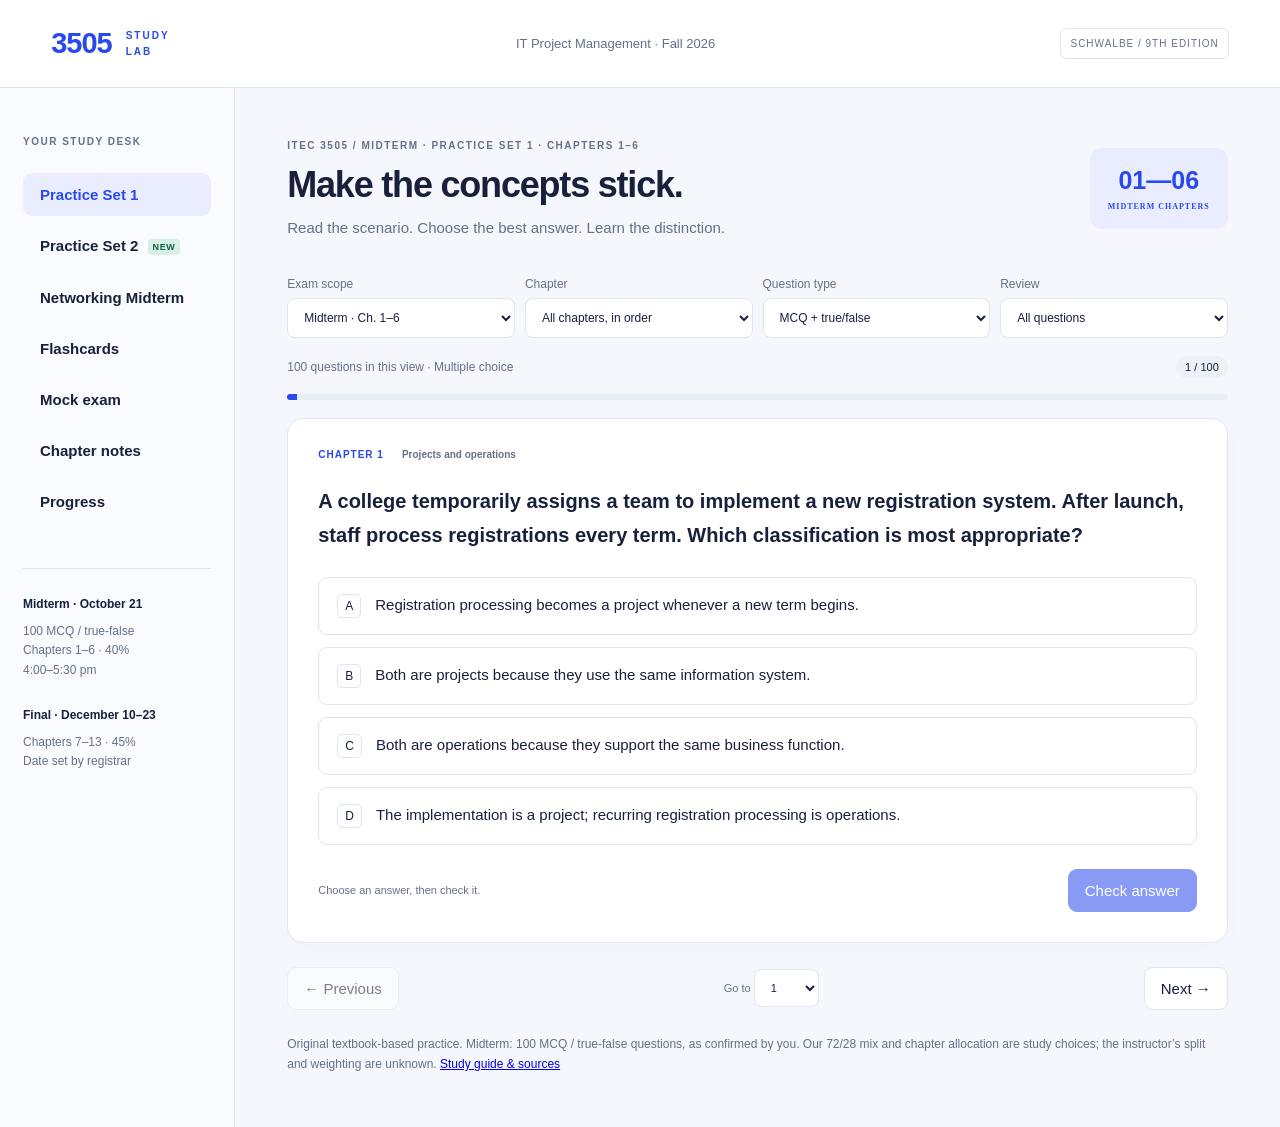
==== commit e49e1f58: "Add files via upload" ====
--- a/index.html
+++ b/index.html
@@ -1,131 +1 @@
-<!doctype html><html lang="en"><head><meta charset="utf-8"><meta name="viewport" content="width=device-width,initial-scale=1"><meta name="theme-color" content="#0b101b"><meta name="description" content="ITEC 3210 midterm preparation: the original 30 questions, one parallel midterm, slide-based lecture drills, and concise short-answer practice."><title>ITEC 3210 · Midterm Lab</title><style>:root{color-scheme:dark;--bg:#0b101b;--panel:#131c2b;--raised:#1a2638;--line:#2b374b;--text:#f0f3fa;--muted:#a7b4c9;--cyan:#79d9dd;--red:#ef3555;--green:#7ce0b2;--amber:#ffd286}*{box-sizing:border-box}[hidden]{display:none!important}body{margin:0;background:var(--bg);color:var(--text);font:16px/1.6 system-ui,-apple-system,BlinkMacSystemFont,"Segoe UI",sans-serif}button,select,textarea{font:inherit}button,a,select,textarea{-webkit-tap-highlight-color:transparent}button{cursor:pointer}button:disabled{cursor:default;opacity:.65}button:focus-visible,a:focus-visible,select:focus-visible,textarea:focus-visible,summary:focus-visible{outline:3px solid var(--cyan);outline-offset:4px}a{color:var(--cyan)}header{border-bottom:1px solid var(--line);padding:18px max(5vw,calc((100vw - 1120px)/2));display:flex;align-items:center;justify-content:space-between;gap:20px;background:#0f1622}.brand{font-size:1.05rem;font-weight:800;letter-spacing:.04em}.brand span{color:var(--red)}header small{color:var(--muted);text-align:right}main{max-width:1120px;width:90%;margin:auto}.hero{padding:46px 0 28px;max-width:840px}.eyebrow{font-size:.73rem;color:var(--cyan);text-transform:uppercase;font-weight:800;letter-spacing:.12em;margin:0 0 10px}h1{font-size:clamp(2.1rem,5.8vw,3.7rem);line-height:1.1;letter-spacing:-.045em;margin:0 0 18px}h1 span{color:var(--red)}h2{font-size:1.5rem;line-height:1.3;margin:0 0 8px}h3{font-size:1.2rem;line-height:1.5;margin:8px 0 12px}p{margin:0 0 14px}.muted,.source,.hint{color:var(--muted)}.source{font-size:.82rem}.hint{font-size:.84rem;margin:10px 0}.hero p:last-child{margin:0;max-width:730px}.tabs{display:flex;gap:8px;padding:6px;border:1px solid var(--line);border-radius:16px;background:var(--panel);margin-bottom:25px}.tab{flex:1;border:1px solid transparent;border-radius:11px;padding:14px 18px;color:var(--muted);background:transparent;font-weight:750}.tab.active{background:var(--raised);border-color:#547b84;color:var(--cyan)}.set-grid{display:grid;grid-template-columns:repeat(3,1fr);gap:14px}.set{background:var(--panel);color:var(--text);border:1px solid var(--line);padding:22px;text-align:left;border-radius:16px;display:flex;flex-direction:column;gap:6px;position:relative}.set.selected{border-color:var(--cyan);box-shadow:inset 0 3px 0 var(--cyan)}.set small{color:var(--muted);line-height:1.5}.set strong{font-size:1.08rem}.set .set-count{font-size:1.8rem;font-weight:800;line-height:1.2;color:var(--cyan);margin-bottom:7px}.set.selected::after{content:'Selected';position:absolute;right:16px;top:18px;font-size:.65rem;text-transform:uppercase;letter-spacing:.08em;color:var(--cyan)}.toolbar{display:flex;justify-content:space-between;gap:18px;align-items:end;flex-wrap:wrap}.filters{display:flex;flex-wrap:wrap;gap:12px;padding-top:18px}label{display:flex;flex-direction:column;gap:6px;color:var(--muted);font-size:.84rem;font-weight:650}select{border:1px solid var(--line);border-radius:10px;background:var(--raised);color:var(--text);padding:10px 12px;min-height:46px;max-width:100%}.controls{margin:24px 0;padding:22px;border:1px solid var(--line);background:var(--panel);border-radius:16px}.row{display:flex;flex-wrap:wrap;gap:10px;align-items:center}.button{border:1px solid transparent;border-radius:10px;padding:11px 16px;font-size:.89rem;font-weight:750;line-height:1.4;min-height:44px}.primary{color:#fff;background:var(--red)}.primary:hover{background:#ff4b68}.secondary{background:var(--raised);border-color:var(--line);color:var(--text)}.secondary:hover{border-color:#6d819c}.marked{border-color:var(--green)!important;color:var(--green)!important}.session{border:1px solid var(--line);border-radius:20px;background:var(--panel);padding:clamp(20px,4vw,38px);margin:24px 0}.session-top{display:flex;justify-content:space-between;align-items:start;gap:20px}.position{border:1px solid var(--line);padding:9px 15px;border-radius:30px;white-space:nowrap;color:var(--cyan);font-weight:750}.bar{height:5px;background:var(--raised);border-radius:10px;margin:18px 0 24px;overflow:hidden}.bar span{display:block;height:100%;background:var(--cyan);transition:width .2s}.question-meta{display:flex;justify-content:space-between;gap:10px;color:var(--muted);font-size:.75rem;text-transform:uppercase;letter-spacing:.06em}.question{font-size:clamp(1.16rem,2.6vw,1.65rem);line-height:1.5;margin:15px 0}.choices{display:grid;gap:10px;margin:22px 0}.choice{display:grid;grid-template-columns:34px 1fr;gap:13px;align-items:center;text-align:left;padding:14px;border:1px solid var(--line);border-radius:12px;background:#182336;color:var(--text);line-height:1.5}.choice:not(:disabled):hover{border-color:var(--cyan);background:#1d3041}.choice:disabled{opacity:1}.letter{display:grid;place-items:center;width:32px;height:32px;border-radius:8px;background:#253348;color:var(--muted);font-weight:800}.choice.chosen{outline:1px solid var(--cyan)}.choice.correct{border-color:var(--green);background:#17382f}.choice.correct .letter{background:var(--green);color:#082419}.choice.wrong{border-color:#ff7589;background:#3d2331}.choice.wrong .letter{color:#ffe7ed;background:#783349}.answer,.model{margin:20px 0;padding:20px;border-left:3px solid var(--cyan);border-radius:0 12px 12px 0;background:#1a2a3b}.answer h4{margin:0 0 8px;font-size:1.03rem}.answer p:last-child,.model p:last-child{margin:0}.notice{border:1px solid #7b6446;background:#332c26;color:#ffddb0;padding:12px 15px;border-radius:10px;font-size:.87rem;line-height:1.6}.navigation{display:flex;justify-content:space-between;gap:10px;margin-top:23px;flex-wrap:wrap}.question-map{display:grid;grid-template-columns:repeat(auto-fill,minmax(42px,1fr));gap:8px;padding-top:18px}.map{color:var(--muted);background:var(--raised);border:1px solid var(--line);border-radius:8px;min-height:42px;font-size:.8rem;font-weight:750}.map.current{outline:2px solid var(--cyan);outline-offset:2px}.map.answered{background:#28414d;color:#c9f3fa;border-color:#577e8b}.map.known{background:#214b3e;color:var(--green);border-color:var(--green)}details{border-top:1px solid var(--line);padding:16px 0;margin:10px 0}summary{cursor:pointer;font-weight:650;line-height:1.65;color:var(--text)}details p{margin:15px 0 0}.coverage{margin:30px 0;color:var(--muted);font-size:.88rem}.coverage>summary{color:var(--muted)}.coverage details{margin-left:10px}.table-wrap{overflow:auto}table{border-collapse:collapse;width:100%;margin:16px 0;min-width:480px;font-size:.78rem}th,td{padding:9px 12px;border-bottom:1px solid var(--line);text-align:left;vertical-align:top}th{color:var(--cyan)}td:last-child{max-width:540px}.results{text-align:center;outline:none}.results .result-score{font-size:3.5rem;font-weight:850;line-height:1.2;margin:12px 0}.result-percent{color:var(--cyan);font-weight:750}.results>.row{justify-content:center}.review{text-align:left;margin:28px 0 0}.good{color:var(--green)}.needs{color:var(--amber)}.sa-intro{display:flex;gap:20px;justify-content:space-between;align-items:start;margin:30px 0 20px}.sa-intro>div:first-child{max-width:670px}.short-cards{display:grid;gap:20px}.sa-card{padding:clamp(20px,4vw,32px);background:var(--panel);border:1px solid var(--line);border-radius:18px}.sa-meta{display:flex;justify-content:space-between;gap:12px;color:var(--cyan);font-size:.76rem;font-weight:750}.sa-card label{margin-top:20px;color:var(--text);font-size:.9rem}.sa-card label small{color:var(--muted);font-weight:400}textarea{resize:vertical;width:100%;min-height:105px;padding:14px;background:#0e1725;border:1px solid var(--line);border-radius:10px;color:var(--text);line-height:1.65;margin-top:8px}.word-count{color:var(--muted);font-size:.76rem;margin:7px 0 16px}.model{border-color:var(--green)}.short-bank{margin-top:32px}.short-bank>summary{color:var(--cyan)}.short-bank details{padding:14px 18px}.sa-score{color:var(--cyan);font-size:.85rem}footer{max-width:1120px;width:90%;margin:32px auto;padding:22px 0;border-top:1px solid var(--line);display:flex;justify-content:space-between;gap:20px;color:var(--muted);font-size:.75rem}footer p{margin:0}.help{font-size:.8rem;color:var(--muted);margin:24px 0}.sr-only{position:absolute;width:1px;height:1px;padding:0;margin:-1px;overflow:hidden;clip:rect(0,0,0,0);white-space:nowrap;border:0}@media(max-width:700px){header{padding:14px 5vw}header small{font-size:.7rem}.hero{padding-top:32px}.set-grid{grid-template-columns:1fr}.set{display:grid;grid-template-columns:58px 1fr;gap:3px 14px;padding:18px}.set .set-count{grid-row:1/3;margin:0;align-self:center}.set strong{padding-right:50px}.set small{grid-column:2}.set.selected::after{font-size:.58rem;right:12px;top:18px}.controls{padding:17px}.filters label{flex:1 1 100%}.toolbar>label{width:100%}.toolbar .row{width:100%}.toolbar .row>*{flex:1}.question-meta{flex-direction:column;gap:4px}.session-top{gap:10px}.position{padding:7px 10px;font-size:.82rem}.session{padding:20px 16px}.choice{grid-template-columns:29px 1fr;padding:12px 10px;gap:10px;font-size:.93rem}.letter{width:28px;height:28px}.sa-intro{flex-direction:column}.tab{padding:13px 8px;font-size:.88rem}footer{flex-direction:column;gap:8px}.navigation .button{flex:1}.sa-meta{font-size:.7rem}.results .result-score{font-size:2.9rem}}@media(prefers-reduced-motion:reduce){*{transition:none!important;scroll-behavior:auto!important}}
-</style></head><body>
-<header><div class="brand">ITEC <span>3210</span> · Midterm Lab</div><small>York University<br>Andriy Pavlovych</small></header>
-<main><section class="hero"><p class="eyebrow">Five lectures. One clear study route.</p><h1>Less searching.<br><span>More understanding.</span></h1><p class="muted">Work the original midterm, try its new parallel, then drill the slides you need. Finish by explaining the concepts in one or two sentences.</p></section>
-<nav class="tabs" role="tablist" aria-label="Study sections"><button id="mcTab" class="tab active" type="button" role="tab" aria-selected="true" aria-controls="mcPanel">Multiple Choice</button><button id="saTab" class="tab" type="button" role="tab" aria-selected="false" aria-controls="saPanel">Short Answer</button></nav>
-<p id="loadStatus" class="notice" role="status">Loading your question bank… If this stays visible, reopen the complete index.html file with JavaScript enabled.</p><noscript><p class="notice">Enable JavaScript to use the quiz. This page includes every script and question; no additional code files are needed.</p></noscript>
-<section id="mcPanel" role="tabpanel" aria-labelledby="mcTab"><h2 class="sr-only">Multiple-choice study</h2>
-<div class="set-grid" aria-label="Choose a question set"><button class="set selected" data-set="sample" type="button" aria-pressed="true"><span class="set-count">30</span><strong>Original midterm</strong><small>The supplied sample, in its original order.</small></button><button class="set" data-set="parallel" type="button" aria-pressed="false"><span class="set-count">30</span><strong>Parallel midterm</strong><small>Same topic sequence. New wording and values.</small></button><button class="set" data-set="drills" type="button" aria-pressed="false"><span class="set-count">261</span><strong>Lecture drills</strong><small>All five PDFs, organized by lecture and slide.</small></button></div>
-<p class="hint" id="scopeHelp"></p><p class="source" id="scopeCount"></p>
-<div class="controls"><div class="toolbar"><label for="modeSelect">Study mode<select id="modeSelect"><option value="learn">Learn · feedback after each answer</option><option value="exam">Test · answers at the end</option><option value="cards">Flashcards · reveal and self-check</option></select></label><div class="row"><button id="restart" class="button secondary" type="button">Restart in order</button><button id="shuffle" class="button primary" type="button">Shuffle &amp; start</button></div></div>
-<div class="filters" id="drillFilters" hidden><label for="lectureFilter">Lecture<select id="lectureFilter"><option value="all">All five lectures · 261</option><option value="1">1 · Foundations · 46</option><option value="2">2 · Applications · 38</option><option value="3">3 · Physical &amp; data link · 71</option><option value="4">4 · Network &amp; transport · 50</option><option value="5">5 · Wired &amp; wireless LANs · 56</option></select></label><label for="topicFilter">Concept<select id="topicFilter"><option value="all">All topics</option></select></label><label for="sessionSize">Session size<select id="sessionSize"><option value="20">Up to 20 questions</option><option value="all">Entire selection</option></select></label></div>
-<p class="hint">Changing mode or filters opens that selection’s saved attempt. Restart or shuffle begins a fresh attempt; shuffle in drills draws a new mix.</p></div>
-<article class="session" aria-labelledby="sessionTitle"><div class="session-top"><div><p class="eyebrow" id="sessionSubtitle"></p><h2 id="sessionTitle" tabindex="-1"></h2><p class="source" id="sessionProgress" role="status"></p></div><span class="position" id="position"></span></div><div class="bar" aria-hidden="true"><span id="progressBar"></span></div>
-<div id="quizArea"><div class="question-meta"><span id="questionTopic"></span><span id="questionNumber"></span></div><p id="warning" class="notice" hidden></p><h3 class="question" id="question"></h3><p id="questionSource" class="source"></p><div id="choices" class="choices" aria-label="Answer choices"></div>
-<div id="cardActions" class="row" hidden><button id="revealCard" class="button primary" type="button" aria-expanded="false" aria-controls="answerPanel">Reveal answer</button><button id="learningCard" class="button secondary" type="button">Still learning</button><button id="knowCard" class="button secondary" type="button">Know it</button></div>
-<div id="answerPanel" class="answer" aria-live="polite" hidden><p class="eyebrow" id="answerTitle"></p><h4 id="correctAnswer"></h4><p id="explanation"></p></div>
-<div class="navigation"><button id="prev" class="button secondary" type="button">← Previous</button><button id="finish" class="button primary" type="button" hidden>Finish &amp; review</button><button id="next" class="button primary" type="button">Next →</button></div>
-<p class="hint" id="questionHint">Choose one answer; selections lock. In Test mode, feedback stays hidden until every question is answered. Use the map to reach any unanswered item.</p>
-<details id="questionMapDetails"><summary>Question map</summary><div id="questionMap" class="question-map"></div></details></div>
-<div id="results" class="results" tabindex="-1" hidden aria-label="Session results"><p class="eyebrow">Session complete</p><div class="result-score" id="resultScore"></div><p class="result-percent" id="resultPercent"></p><p class="muted" id="resultMessage"></p><div class="row"><button id="retry" class="button primary" type="button">Retry missed</button><button id="nextBatch" class="button primary" type="button" hidden>Next 20 drills in order →</button><button id="resultRestart" class="button secondary" type="button">Restart selection</button></div><div id="review" class="review"></div></div></article>
-<details class="coverage"><summary id="coverageSummary">Slide coverage</summary><p>Technical content is mapped below, including diagrams and labeled backup material. Title, logistics and overview slides have no artificial quiz questions. Network/Transport slide 26 explicitly excludes its routing comparison table from exams; the LAN slides mark textbook Chapter 6 and SOHO for later/not covered.</p><p>Slide shorthand is clarified where needed: UDP headers are 8 bytes; TCP starts at 20; “datagram” needs a protocol; DCF can use RTS/CTS, while PCF is AP polling. Approximate fiber reaches and Wi-Fi rates are course comparisons, not universal guarantees. Original sample-only material stays in that set.</p><div id="coverageTable"></div></details>
-</section>
-<section id="saPanel" role="tabpanel" aria-labelledby="saTab" hidden><div class="sa-intro"><div><p class="eyebrow">Be direct. Explain the reason.</p><h2>Three short answers at a time.</h2><p class="muted">Practise possible prompts from the five PDFs. Write <strong>1–2 sentences</strong>, then compare your reasoning with the concise model answer.</p><p class="source">These are practice possibilities, not predictions of the professor’s three questions. Self-check the key ideas; no automatic grading.</p></div></div>
-<div class="controls"><div class="toolbar"><label for="saLecture">Prompt source<select id="saLecture"><option value="all">Mixed · all five lectures</option><option value="1">Lecture 1 · Foundations</option><option value="2">Lecture 2 · Applications</option><option value="3">Lecture 3 · Physical &amp; data link</option><option value="4">Lecture 4 · Network &amp; transport</option><option value="5">Lecture 5 · Wired &amp; wireless LANs</option></select></label><button id="saNew" class="button primary" type="button">New 3-question round</button></div><p id="saSummary" class="sa-score"></p><p class="hint">Mixed rounds draw from three different lectures. Your drafts and self-checks stay saved by prompt when you change rounds.</p></div>
-<div id="shortCards" class="short-cards"></div><details class="short-bank"><summary id="shortBankCount">Browse possible prompts</summary><p class="source">Use these to revise the remaining concepts. Each model stays within the requested 1–2 sentence answer style.</p><div id="shortBank"></div></details></section>
-<p class="help">Keys for the original sample are inferred study answers; cropped or ambiguous wording is flagged. New questions are original practice grounded in your slides. This is not an instructor answer key.</p>
-</main><footer><p>ITEC 3210 · Personal midterm practice<br><span id="storageStatus">Progress saves locally when browser storage is available.</span></p><p><a href="ITEC3210-Midterm-Study-Guide.pdf" download>Download the existing study guide</a><br>Core material: textbook Chapters 1–5 and 7.</p></footer>
-<script>const COURSE_DATA={"lectures":[{"id":1,"title":"Foundations & network design","chapter":"Ch. 1","file":"01 Intro.pdf","pages":52},{"id":2,"title":"Application architectures","chapter":"Ch. 2","file":"02 Application Layer.pdf","pages":26},{"id":3,"title":"Physical & data link","chapter":"Ch. 3–4","file":"03 Physical Layer  Data Link Layer(1).pdf","pages":34},{"id":4,"title":"Network, transport & subnetting","chapter":"Ch. 5","file":"04 Network Layer  Transport Layer(1).pdf","pages":26},{"id":5,"title":"Wired & wireless LANs","chapter":"Ch. 7","file":"05 Wired and Wireless LANs(1).pdf","pages":22}],"sample":[{"id":"original-1","chapter":4,"question":"Your organization has been assigned a class C network IP address. You are asked to propose a subnetting plan that allows for 5 subnets. What is the maximum number of hosts on each subnet?","options":["192","51","32","30","More information is needed before one can answer this question"],"answer":3,"explanation":"Five subnets require borrowing 3 bits because 2³ = 8. A class C address then has 5 host bits, giving 2⁵ − 2 = 30 usable hosts per subnet.","source":"Original photo Q1 · Lecture 4 slides 8–19 · study key inferred","number":1,"lecture":4,"topic":"Original midterm","level":"sample"},{"id":"original-2","chapter":4,"question":"Consider a class A address with a subnet mask of 255.255.255.240. What is the maximum number of hosts on each subnet?","options":["2,097,152","240","238","14","None of the above"],"answer":3,"explanation":"255.255.255.240 is /28, leaving 4 host bits. That produces 2⁴ − 2 = 14 usable host addresses per subnet.","source":"Original photo Q2 · Lecture 4 slides 8–19 · study key inferred","number":2,"lecture":4,"topic":"Original midterm","level":"sample"},{"id":"original-3","chapter":4,"question":"Consider a class B address with a subnet mask of 255.255.255.224. What is the maximum number of subnets?","options":["2048","224","222","30","None of the above"],"answer":0,"explanation":"A class B network starts at /16. The /27 mask borrows 11 bits for subnetting, so it provides 2¹¹ = 2,048 subnets.","source":"Original photo Q3 · Lecture 4 slides 8–19 · study key inferred","number":3,"lecture":4,"topic":"Original midterm","level":"sample"},{"id":"original-4","chapter":1,"question":"Which of the following is true regarding multi-layer model of communication?","options":["Having multiple layers makes the communication faster","The efficiency is higher when the packet sizes are larger","Additional layers make protocol design more challenging","Each layered model comes with its own set of protocols that normally does not change","IP is the most common transport layer protocol"],"answer":1,"explanation":"For fixed overhead, larger payloads increase useful-data efficiency. Lecture 1 slide 36 explains layering overhead and Lecture 3 slide 33 gives the efficiency formula. The previous site's key D was unsupported: layering does not require an unchanging protocol suite.","source":"Original photo Q4 · Lecture 1 slide 36; Lecture 3 slide 33 · study key inferred","number":4,"lecture":1,"topic":"Original midterm","level":"sample"},{"id":"original-5","chapter":4,"question":"Your organization has been assigned a class A network IP address. You are asked to propose a subnetting plan that allows for 3 subnets. How many bits must be borrowed from the host ID portion?","options":["22","21","3","2","More information is needed before one can answer this question"],"answer":3,"explanation":"Borrow the smallest number of bits that can represent at least 3 subnets. Two bits produce 2² = 4 subnets.","source":"Original photo Q5 · Lecture 4 slides 8–19 · study key inferred","number":5,"lecture":4,"topic":"Original midterm","level":"sample"},{"id":"original-6","chapter":1,"question":"Which of the following statements about WANs is true?","options":["They are used to connect more distant computers within a large building","They are typically located within a large building","WANs refer only to wired networks","Their maximum span is about 100 kilometers","They usually rely on leased circuits"],"answer":4,"explanation":"WANs cover large geographic areas and commonly use carrier-provided or leased circuits. They are not restricted to one building, one medium, or a 100 km span.","source":"Original photo Q6 · Lecture 1 slide 26 · study key inferred","number":6,"lecture":1,"topic":"Original midterm","level":"sample"},{"id":"original-7","chapter":1,"question":"An extranet is...","options":["A network that is open to users outside the organization that maintains it","A network that supports higher data transfer speed","A network that contains features not required now, but possibly useful in the future","A file-sharing application-layer protocol","None of the above"],"answer":0,"explanation":"An extranet extends controlled access to authorized people outside the organization, such as suppliers, customers, or partners.","source":"Original photo Q7 · Lecture 1 slide 27 · study key inferred","warning":"The photo crops the question stem; this stem was reconstructed in the earlier site.","number":7,"lecture":1,"topic":"Original midterm","level":"sample"},{"id":"original-8","chapter":1,"question":"Which elements are the main components of the Structured Design?","options":["Core, Application, Transport","Distribution, Access, Core","Access, Client, Server","Router, Switch, Hub","Backbone, WLAN, Core"],"answer":1,"explanation":"The hierarchical structured network design model consists of access, distribution, and core layers.","source":"Original photo Q8 · Lecture 1 slide 28 · study key inferred","number":8,"lecture":1,"topic":"Original midterm","level":"sample"},{"id":"original-9","chapter":1,"question":"Access layer typically contains...","options":["Switches or routers","Routers and firewalls","Workstations, routers, cables","Switches and access points","All of the above"],"answer":3,"explanation":"The access layer is where end devices connect, typically through edge switches and wireless access points.","source":"Original photo Q9 · Lecture 1 slide 33 · study key inferred","number":9,"lecture":1,"topic":"Original midterm","level":"sample"},{"id":"original-10","chapter":1,"question":"Communication protocols...","options":["Must be implemented in a device driver","Must specify the speed at which communication happens","Can be implemented in hardware","Always involve communication between two devices","None of the above"],"answer":2,"explanation":"Protocols may be implemented in hardware, software, or a combination. They are not required to live in a device driver or to govern only two-device exchanges.","source":"Original photo Q10 · Lecture 1 slide 34 · study key inferred","number":10,"lecture":1,"topic":"Original midterm","level":"sample"},{"id":"original-11","chapter":4,"question":"Datagram is a name of a PDU at which Internet Model layer?","options":["Application","Presentation","Session","Network","Transport"],"answer":3,"explanation":"Network is the likely intended answer for an IP datagram. However, Lecture 4 slide 8 also calls UDP transport PDUs datagrams. The protocol is unspecified, making Network and Transport defensible. New practice questions specify IP or UDP to avoid this ambiguity.","source":"Original photo Q11 · Lecture 4 slides 8–19 · study key inferred","warning":"Original wording is ambiguous; see explanation.","number":11,"lecture":4,"topic":"Original midterm","level":"sample"},{"id":"original-12","chapter":4,"question":"For a given subnetting plan using IPv4, which of the following statements about the subnet mask is (are) true?","options":["A subnet mask of 11011000 11011000 00000000 00000000 means that all computers with these two leftmost bytes are on the same subnet","A subnet mask of 255.255.192.0 means that all computers with the same 18 leftmost bits are on the same subnet","A subnet mask of 0.0.0.255 means that all computers with the same rightmost byte are on the same subnet","A subnet mask of 0.0.0.255 means that all computers with the same three leftmost bytes are on the same subnet","A subnet mask of 255.255.32.0 means that the subnetting plan is applied to a class B network IP address and that it allows for 32 subnets"],"answer":1,"explanation":"255.255.192.0 is /18, so the leftmost 18 bits identify the subnet. Valid masks use contiguous 1-bits followed by 0-bits.","source":"Original photo Q12 · Lecture 4 slides 8–19 · study key inferred","number":12,"lecture":4,"topic":"Original midterm","level":"sample"},{"id":"original-13","chapter":4,"question":"Your organization has been assigned a class B network IP address. You are asked to propose a subnetting plan that allows for 7 subnets. What is the resulting subnet mask?","options":["255.255.224.0","255.255.255.7","255.255.7.0","255.255.0.0","More information is needed before one can answer this question"],"answer":0,"explanation":"Seven subnets require 3 borrowed bits because 2³ = 8. Adding 3 bits to the class B /16 default creates /19, or 255.255.224.0.","source":"Original photo Q13 · Lecture 4 slides 8–19 · study key inferred","number":13,"lecture":4,"topic":"Original midterm","level":"sample"},{"id":"original-14","chapter":2,"question":"Which of the following is NOT a transaction-processing system (TPS)?","options":["Ticket-purchasing system","University enrolment system","Order processing system","Online radio system","Inventory system"],"answer":3,"explanation":"An online radio system primarily streams content; it does not record and process routine business transactions like purchases, enrolments, orders, or inventory changes.","source":"Original photo Q14 · Lecture 2 slides 5–6 · study key inferred","number":14,"lecture":2,"topic":"Original midterm","level":"sample"},{"id":"original-15","chapter":2,"question":"Which of the functions is NOT a part of the TPS?","options":["Data access logic","Application logic","RTS/CTS scheduling","Data storage","Presentation logic"],"answer":2,"explanation":"RTS/CTS is a wireless media-access mechanism. Presentation, application, data-access, and data-storage functions are components used to describe transaction-processing applications.","source":"Original photo Q15 · Lecture 2 slide 7 · study key inferred","number":15,"lecture":2,"topic":"Original midterm","level":"sample"},{"id":"original-16","chapter":3,"question":"What approaches are employed to reduce interference in coaxial cables?","options":["Bundling the wires together only","Shielding the wires only","Twisting the wires only","Shielding and twisting the wires","All of the above"],"answer":1,"explanation":"Coaxial cable uses a conductive outer shield around its central conductor to reduce electromagnetic interference. Twisting is the technique associated with twisted-pair cable.","source":"Original photo Q16 · Lecture 3 slide 11 · study key inferred","number":16,"lecture":3,"topic":"Original midterm","level":"sample"},{"id":"original-17","chapter":2,"question":"Which layer of the Internet Model does RTP belong to?","options":["Presentation","Application","Data Link","MAC","Physical"],"answer":1,"explanation":"RTP provides real-time media delivery services to applications and is treated as an application-layer protocol in the Internet model.","source":"Original photo Q17 · Textbook Ch. 2 (supplement; not developed in uploaded application slides) · study key inferred","number":17,"lecture":2,"topic":"Original midterm","level":"sample"},{"id":"original-18","chapter":2,"question":"What is the main limitation of Client-based architecture?","options":["It is generally very slow or results in excessive network load","It cannot support many users","It does not have good mechanisms to ensure high availability","All of the above","None of the above"],"answer":0,"explanation":"In client-based architecture, large amounts of data can move from the server to the client for processing, creating heavy network traffic and slow response times.","source":"Original photo Q18 · Lecture 2 slide 9 · study key inferred","number":18,"lecture":2,"topic":"Original midterm","level":"sample"},{"id":"original-19","chapter":2,"question":"Which of the following is a common disadvantage of having a host-based architecture?","options":["Only one CPU (or a couple) are responsible for all the processing","The applications are more difficult to develop","It is more expensive to upgrade the equipment when only small changes are needed","The slowest device is going to affect the whole system","The architecture is not very reliable"],"answer":2,"explanation":"Lecture 2 slide 8 specifically emphasizes costly upgrades in large increments (C), and also mentions a central bottleneck (A). Both are defensible disadvantages, so this original sample is ambiguous. Treat C as the slide-emphasized study answer, not a confirmed official key.","source":"Original photo Q19 · Lecture 2 slide 8 · study key inferred","warning":"Original wording is ambiguous; see explanation.","number":19,"lecture":2,"topic":"Original midterm","level":"sample"},{"id":"original-20","chapter":2,"question":"In Software as a Service, which parts are NOT outsourced (i.e., internal)?","options":["Application Logic and Services Logic","Application Logic and Data Access Logic","Application Logic, Data Access Logic, OS","All of the above are outsourced","None of the above are outsourced"],"answer":3,"explanation":"With SaaS, the provider operates the application and its supporting platform. The listed application, service, data-access, and operating-system components are outsourced.","source":"Original photo Q20 · Lecture 2 slide 20 · study key inferred","number":20,"lecture":2,"topic":"Original midterm","level":"sample"},{"id":"original-21","chapter":2,"question":"Client-based architecture...","options":["Is an architecture where a server is only responsible for data storage","Is an architecture where each computer typically has features of both a client and a server","Is a type of client-server architecture","Is a type of peer-to-peer architecture","None of the above"],"answer":0,"explanation":"In client-based architecture, the client handles presentation, application, and data-access logic while the server primarily provides data storage.","source":"Original photo Q21 · Lecture 2 slide 9 · study key inferred","number":21,"lecture":2,"topic":"Original midterm","level":"sample"},{"id":"original-22","chapter":3,"question":"Which circuits are the most common example of multipoint circuits?","options":["Local Ethernet networks","Backbone networks","Most WANs","Any IPv6 network","Local wireless networks"],"answer":4,"explanation":"A local wireless network uses a shared radio medium, making it a common multipoint circuit in which many devices access the same channel.","source":"Original photo Q22 · Lecture 3 slides 6–7 · study key inferred","number":22,"lecture":3,"topic":"Original midterm","level":"sample"},{"id":"original-23","chapter":3,"question":"What is the typical maximum distance typically supported by a single-mode fiber Ethernet cable?","options":["80+ km","40 km","10 km","500 m","100 m"],"answer":0,"explanation":"Lecture 3 slides 12–13 describe single-mode fiber reaching 100 km or more, which best matches A (80+ km). Actual Ethernet reach depends on the optical standard and transceivers; a particular optic's 40 km rating is not a universal maximum. The sample gives no optic, so its intended official answer cannot be confirmed.","source":"Original photo Q23 · Lecture 3 slides 12–13 · study key inferred","warning":"Original wording is ambiguous; see explanation.","number":23,"lecture":3,"topic":"Original midterm","level":"sample"},{"id":"original-24","chapter":3,"question":"Simplex data flow means...","options":["Communication can happen in one direction only","Communication can take place only at about 50% of the nominal speed","Communication can take place in both directions, but not at the same time","The speed in one direction is not the same as the speed in the other direction","None of the above"],"answer":0,"explanation":"Simplex is strictly one-way communication. Half-duplex supports both directions, but only one direction at a time.","source":"Original photo Q24 · Lecture 3 slide 6 · study key inferred","number":24,"lecture":3,"topic":"Original midterm","level":"sample"},{"id":"original-25","chapter":3,"question":"How many individual conductors does a typical twisted-pair Ethernet cable have?","options":["2","4","6","8","None of the above"],"answer":3,"explanation":"A standard Ethernet twisted-pair cable contains four pairs, for a total of eight individual conductors.","source":"Original photo Q25 · Original sample; standard four-pair Ethernet cabling · study key inferred","number":25,"lecture":3,"topic":"Original midterm","level":"sample"},{"id":"original-26","chapter":3,"question":"CRC-32 code is an example of...","options":["Error-correction code","Error-detection code","Error-correction and error-detection code","MAC code","Line code"],"answer":1,"explanation":"CRC-32 computes a checksum that detects transmission errors. It identifies corruption but does not itself correct the damaged data.","source":"Original photo Q26 · Lecture 3 slide 32 · study key inferred","number":26,"lecture":3,"topic":"Original midterm","level":"sample"},{"id":"original-27","chapter":3,"question":"Which of the following is the most likely place to utilize TP cables?","options":["Access layer circuits","Server room","Underwater cables","Exterior cables to connect two buildings","Distribution layer circuits"],"answer":0,"explanation":"Twisted-pair copper is most common in the access layer for short runs from switches to workstations and other end devices.","source":"Original photo Q27 · Lecture 3 slides 10,17 · study key inferred","number":27,"lecture":3,"topic":"Original midterm","level":"sample"},{"id":"original-28","chapter":2,"question":"Which of the following applies to thin clients?","options":["Presentation logic is handled by a dedicated server","Workload is split over two application servers running in parallel","Data access logic is decoupled from data storage","A backup server is needed if thin clients are used","Only presentation logic may be handled on the client side"],"answer":4,"explanation":"A thin client performs little local processing. It may handle only the presentation interface while application and data work remain on the server.","source":"Original photo Q28 · Lecture 2 slide 14 · study key inferred","number":28,"lecture":2,"topic":"Original midterm","level":"sample"},{"id":"original-29","chapter":3,"question":"The purpose of “CD” in CSMA/CD is...","options":["To prevent interference with other devices by delaying the start of one’s transmission","To correct and detect missing characters in the transmitted data","To change the data rate according to current channel conditions","Change the direction of a half-duplex link","None of the above"],"answer":4,"explanation":"CD stands for Collision Detection. Since none of choices A–D describes detecting a collision during Ethernet transmission, “None of the above” is correct.","source":"Original photo Q29 · Lecture 3 slide 28 · study key inferred","number":29,"lecture":3,"topic":"Original midterm","level":"sample"},{"id":"original-30","chapter":4,"question":"Which layers of the internet protocol stack are typically not present in routers and only run on end systems?","options":["Physical and data link","Transport and data link","Application and Transport","A and B","B and C"],"answer":2,"explanation":"Routers operate mainly at the physical, data-link, and network layers. Application and transport protocols normally run only on end systems.","source":"Original photo Q30 · Lecture 4 slides 8–19 · study key inferred","number":30,"lecture":4,"topic":"Original midterm","level":"sample"}],"parallel":[{"id":"parallel-1","number":1,"lecture":4,"topic":"Parallel midterm","slides":[19],"question":"A Class C /24 block must provide at least 9 equal-size subnets while maximizing usable hosts. How many hosts fit per subnet?","options":["62","9","30","14","16"],"answer":3,"explanation":"Borrow four bits because 2^3 \u003c 9 ≤ 2^4. The /28 mask leaves four host bits: 16 − 2 = 14.","level":"parallel","source":"Lecture 4 · slide 19"},{"id":"parallel-2","number":2,"lecture":4,"topic":"Parallel midterm","slides":[19],"question":"A Class A block uses mask 255.255.255.248. What is the maximum usable host count per conventional subnet?","options":["16,777,214","6","30","248","8"],"answer":1,"explanation":"The /29 mask leaves three host bits: 2^3 − 2 = 6. The final mask determines host count.","level":"parallel","source":"Lecture 4 · slide 19"},{"id":"parallel-3","number":3,"lecture":4,"topic":"Parallel midterm","slides":[19],"question":"A Class B /16 block is divided using mask 255.255.255.192. What is the maximum subnet count?","options":["64","256","62","1,022","1,024"],"answer":4,"explanation":"/26 − /16 = 10 borrowed bits, producing 2^10 = 1,024 subnets.","level":"parallel","source":"Lecture 4 · slide 19"},{"id":"parallel-4","number":4,"lecture":1,"topic":"Parallel midterm","slides":[36],"question":"Which statement about a layered communication model is true?","options":["Layering removes all processing overhead","Each additional layer necessarily makes transfer faster","Larger payloads can reduce the share consumed by fixed overhead","IP is a transport-layer protocol","Protocol implementations can never be replaced"],"answer":2,"explanation":"Layering adds processing and control bytes. Larger payloads improve the useful fraction when overhead stays fixed.","level":"parallel","source":"Lecture 1 · slide 36"},{"id":"parallel-5","number":5,"lecture":4,"topic":"Parallel midterm","slides":[19],"question":"A Class A block needs at least 6 equal-size subnets. What is the minimum number of bits to borrow?","options":["3","21","6","24","2"],"answer":0,"explanation":"Two bits produce only four subnets; three produce eight.","level":"parallel","source":"Lecture 4 · slide 19"},{"id":"parallel-6","number":6,"lecture":1,"topic":"Parallel midterm","slides":[26],"question":"Which statement best characterizes a WAN?","options":["It is another name for an access switch","It can use only wireless links","It must fit inside one room","It spans a broad geographic area and can use carrier circuits","Its maximum length is always 100 m"],"answer":3,"explanation":"WAN scope is broad and its medium is not restricted to wired or wireless.","level":"parallel","source":"Lecture 1 · slide 26"},{"id":"parallel-7","number":7,"lecture":1,"topic":"Parallel midterm","slides":[27],"question":"An extranet primarily provides…","options":["Unrestricted access for every Internet user","Controlled organizational access for selected outside users","Only physical cable shielding","Only a faster internal backbone","A server’s local display interface"],"answer":1,"explanation":"Suppliers/customers can receive invited access; it is not an unrestricted public intranet.","level":"parallel","source":"Lecture 1 · slide 27"},{"id":"parallel-8","number":8,"lecture":1,"topic":"Parallel midterm","slides":[28],"question":"Which trio forms the structured-design hierarchy in the lecture?","options":["Transport, switch and host","Client, codec and modem","Application, presentation and session","Storage, access logic and presentation","Access, distribution and core"],"answer":4,"explanation":"These are network design roles, not the Internet protocol layers.","level":"parallel","source":"Lecture 1 · slide 28"},{"id":"parallel-9","number":9,"lecture":1,"topic":"Parallel midterm","slides":[33],"question":"Which devices most commonly connect endpoints at the access layer?","options":["Only modems and codecs","Only Internet core routers","Switches and access points","Only database servers","Only optical repeaters"],"answer":2,"explanation":"Switches and APs provide endpoint connectivity in the access layer.","level":"parallel","source":"Lecture 1 · slide 33"},{"id":"parallel-10","number":10,"lecture":1,"topic":"Parallel midterm","slides":[34],"question":"Communication protocol rules…","options":["Can be implemented in hardware, software or both","Exist only at the application layer","Must all be implemented only in a device driver","Always describe only a two-device exchange","Must all specify the same transmission speed"],"answer":0,"explanation":"Different layers and functions use different implementation mechanisms.","level":"parallel","source":"Lecture 1 · slide 34"},{"id":"parallel-11","number":11,"lecture":4,"topic":"Parallel midterm","slides":[8],"question":"A UDP datagram is a PDU of which Internet-model layer?","options":["Physical","Application","Network","Transport","Presentation"],"answer":3,"explanation":"Naming UDP removes the original sample’s ambiguity: UDP is transport; an IP datagram is network.","level":"parallel","source":"Lecture 4 · slide 8"},{"id":"parallel-12","number":12,"lecture":4,"topic":"Parallel midterm","slides":[19],"question":"Which subnet-mask statement is correct?","options":["0.0.0.255 is a valid conventional /24 mask","255.255.240.0 groups hosts with the same 20 leading prefix bits","255.255.16.0 is a conventional /20 mask","255.255.255.240 leaves eight host bits","255.255.240.0 guarantees exactly 240 subnets"],"answer":1,"explanation":"240 is 11110000, so /16 + 4 = /20. Mask ones must be contiguous from the left.","level":"parallel","source":"Lecture 4 · slide 19"},{"id":"parallel-13","number":13,"lecture":4,"topic":"Parallel midterm","slides":[19],"question":"A Class B /16 block needs at least 12 equal-size subnets, maximizing hosts. Which resulting mask is appropriate?","options":["255.255.12.0","255.255.0.0","255.255.224.0","255.255.255.240","255.255.240.0"],"answer":4,"explanation":"Borrow four bits for 16 subnets; /20 is 255.255.240.0.","level":"parallel","source":"Lecture 4 · slide 19"},{"id":"parallel-14","number":14,"lecture":2,"topic":"Parallel midterm","slides":[5,6],"question":"Which application is least likely to be categorized as TPS in the lecture?","options":["A payment-recording system","A university enrolment system","A videoconferencing application","An airline booking system","An order-management system"],"answer":2,"explanation":"Videoconferencing supports communication rather than the listed business-transaction record cycle.","level":"parallel","source":"Lecture 2 · slides 5, 6"},{"id":"parallel-15","number":15,"lecture":2,"topic":"Parallel midterm","slides":[7],"question":"Which activity is outside the five TPS program functions?","options":["Choosing which radio station may transmit next","Querying a data subset","Applying business rules","Storing transaction records","Presenting a user interface"],"answer":0,"explanation":"Medium access is a network/link function, not application storage/access/application/presentation/services logic.","level":"parallel","source":"Lecture 2 · slide 7"},{"id":"parallel-16","number":16,"lecture":3,"topic":"Parallel midterm","slides":[11],"question":"Which construction primarily protects a coaxial cable from interference?","options":["Twisting four pairs as its defining structure","Removing all insulation","Converting every signal into optical light","Shielding around the central conductor","Changing the IP address class"],"answer":3,"explanation":"Coax uses shielding; twisted pair uses twisting, optionally with shielding.","level":"parallel","source":"Lecture 3 · slide 11"},{"id":"parallel-17","number":17,"lecture":1,"topic":"Parallel midterm","slides":[38,41],"question":"In the five-layer Internet model, HTTP belongs to which layer?","options":["Transport","Application","Data link","Presentation as a separate Internet layer","Physical"],"answer":1,"explanation":"The Internet model combines OSI presentation/session work into application. HTTP is a listed application protocol.","level":"parallel","source":"Lecture 1 · slides 38, 41"},{"id":"parallel-18","number":18,"lecture":2,"topic":"Parallel midterm","slides":[9],"question":"Why is client-based architecture discouraged in the lecture?","options":["It never uses stored data","The server always returns only server-filtered results","All business logic must run on the switch","It guarantees high availability without backups","Client-side queries create unnecessary data movement and server resources can limit capacity"],"answer":4,"explanation":"Identify the data-access placement and limited server resources behind the performance/scalability concern.","level":"parallel","source":"Lecture 2 · slide 9"},{"id":"parallel-19","number":19,"lecture":2,"topic":"Parallel midterm","slides":[8],"question":"Which host-based disadvantage is explicitly emphasized?","options":["It cannot support transaction processing","It has no central processing","Expensive upgrades in large increments","Every client must store the full database","Its only possible clients are wireless APs"],"answer":2,"explanation":"The host performs all functions; expanding central processing can be expensive and inflexible.","level":"parallel","source":"Lecture 2 · slide 8"},{"id":"parallel-20","number":20,"lecture":2,"topic":"Parallel midterm","slides":[20,21],"question":"Under SaaS in the lecture’s outsourcing table, application logic, data access and the OS are…","options":["Provided by the service provider","Split solely according to the Ethernet rate","All internally supplied by the customer","Absent from the solution","Assigned to the customer as in IaaS"],"answer":0,"explanation":"SaaS outsources the finished application and supporting stack in this model.","level":"parallel","source":"Lecture 2 · slides 20, 21"},{"id":"parallel-21","number":21,"lecture":2,"topic":"Parallel midterm","slides":[9],"question":"In the lecture’s client-based architecture, the server is primarily responsible for…","options":["Wireless collision scheduling","All five TPS functions","Only application-to-application services","Data storage","Presentation and all queries"],"answer":3,"explanation":"The client performs access, application and presentation work; the server stores data.","level":"parallel","source":"Lecture 2 · slide 9"},{"id":"parallel-22","number":22,"lecture":3,"topic":"Parallel midterm","slides":[6,7],"question":"Which is the clearest multipoint/shared-medium example?","options":["Two endpoints on a dedicated full-duplex switched link","Clients sharing one access-point radio","A dedicated switched desktop link","A private logical link between exactly two endpoints","An isolated point-to-point fiber circuit"],"answer":1,"explanation":"Wireless radio clients share airtime; dedicated switched links are point-to-point in this comparison.","level":"parallel","source":"Lecture 3 · slides 6, 7"},{"id":"parallel-23","number":23,"lecture":3,"topic":"Parallel midterm","slides":[13],"question":"In the lecture’s approximate fiber comparison, which type supports the longest spans?","options":["Coaxial cable by definition","Multimode as a universal rule","Every fiber type supports an identical maximum","Ordinary unshielded twisted pair","Single-mode with appropriate optics"],"answer":4,"explanation":"The course compares single-mode at around 100 km or more, but actual reach is standard/transceiver dependent.","level":"parallel","source":"Lecture 3 · slide 13"},{"id":"parallel-24","number":24,"lecture":3,"topic":"Parallel midterm","slides":[6,8],"question":"A simplex connection allows…","options":["Simultaneous transmission in both directions","Both directions, but only by taking turns","Transmission in one direction only","Automatic retransmission after every frame","Only half the nominal bit rate in all cases"],"answer":2,"explanation":"Direction is independent of rate, error control and shared versus dedicated use.","level":"parallel","source":"Lecture 3 · slides 6, 8"},{"id":"parallel-25","number":25,"lecture":3,"topic":"Parallel midterm","slides":[10],"question":"Six conventional four-pair Ethernet patch cables contain how many individual conductors in total?","options":["48","24","32","12","96"],"answer":0,"explanation":"Each cable has 4 × 2 = 8 conductors, and 6 × 8 = 48.","level":"parallel","source":"Lecture 3 · slide 10"},{"id":"parallel-26","number":26,"lecture":3,"topic":"Parallel midterm","slides":[32],"question":"CRC-32 is primarily an example of…","options":["Dynamic IP configuration","Data encryption","Guaranteed damaged-bit reconstruction","Error detection","Application authentication"],"answer":3,"explanation":"CRC detects corruption. Ethernet discards bad frames; reliable transport can recover missing data.","level":"parallel","source":"Lecture 3 · slide 32"},{"id":"parallel-27","number":27,"lecture":3,"topic":"Parallel midterm","slides":[10,17],"question":"Which connection is the strongest default fit for twisted pair in the course comparison?","options":["A 2 km unamplified desktop copper channel","A 70 m fixed desktop access connection","A transoceanic backbone","A long electrically noisy route where fiber is justified","A mobile client roaming across rooms"],"answer":1,"explanation":"Twisted pair is economical for short compatible access channels, typically up to 100 m.","level":"parallel","source":"Lecture 3 · slides 10, 17"},{"id":"parallel-28","number":28,"lecture":2,"topic":"Parallel midterm","slides":[14],"question":"Which description best fits a thin client?","options":["It must store every database table locally","It performs all host-based server processing","It performs every query over a downloaded database","It is defined by its physical case thickness","It performs presentation with little or no local application logic"],"answer":4,"explanation":"Thin/thick describes application-work placement, not hardware shape.","level":"parallel","source":"Lecture 2 · slide 14"},{"id":"parallel-29","number":29,"lecture":3,"topic":"Parallel midterm","slides":[28],"question":"The CD part of CSMA/CD means…","options":["Choose a subnet mask","Guarantee that all collisions are prevented","Detect collisions during transmission, then stop and retry after waiting","Correct every corrupted character automatically","Request central permission before every wired frame"],"answer":2,"explanation":"Collision detection differs from collision avoidance and error correction.","level":"parallel","source":"Lecture 3 · slide 28"},{"id":"parallel-30","number":30,"lecture":1,"topic":"Parallel midterm","slides":[39,40,41],"question":"In the simplified router-forwarding model, which end-to-end layers primarily run at the communicating hosts?","options":["Application and transport","Network and data link","Only physical","Physical and data link","Network and physical"],"answer":0,"explanation":"Routers forward using physical/data-link/network information; endpoints perform end-to-end application and transport work.","level":"parallel","source":"Lecture 1 · slides 39, 40, 41"}],"drills":[{"id":"d1-coverage233","lecture":1,"topic":"Design reasoning","slides":[10,43],"question":"Why do organizations use networks in the course’s organizational context?","options":["Only to eliminate every storage device","Only to prevent all application processing","Only to connect computers without any useful service","To share information/services and support communication and business work","Only to replace business requirements with hardware labels"],"answer":3,"explanation":"The course applies communication infrastructure to organizational needs, shared services and business processes.","level":"core","source":"Lecture 1 · slides 10, 43","number":1},{"id":"d1-coverage232","lecture":1,"topic":"Goals","slides":[23,44],"question":"Which statement correctly distinguishes additional design goals?","options":["Adaptability means a network cannot change","Security guarantees unlimited capacity","Security protects access/data; manageability concerns administration; affordability concerns costs","All three are synonyms for nominal bit rate","Usability means spare subnet count only"],"answer":2,"explanation":"These are additional goals rather than replacements for performance, availability and scalability; usability and adaptability concern ease of use and change.","level":"core","source":"Lecture 1 · slides 23, 44","number":2},{"id":"d1-g1-01","lecture":1,"topic":"Goals","question":"A network is redesigned so users complete requests more quickly. Which technical goal is most directly demonstrated?","options":["Performance","Availability","Physical topology","Affordability","Authentication"],"answer":0,"explanation":"Performance concerns response time and useful throughput. A faster response alone does not establish failure tolerance.","slides":[23],"level":"core","source":"Lecture 1 · slide 23","number":3},{"id":"d1-g1-02","lecture":1,"topic":"Goals","question":"Which change most directly supports availability after a link failure?","options":["A higher advertised speed on the only link","A working backup path with failover","More layers in the protocol stack","A new naming convention","Longer application messages"],"answer":1,"explanation":"Availability requires the service to remain operational; a usable backup path addresses failure.","slides":[23],"level":"core","source":"Lecture 1 · slide 23","number":4},{"id":"d1-g1-03","lecture":1,"topic":"Goals","question":"A department can add users without unacceptable deterioration in service. This is evidence of…","options":["Encapsulation","Simplex communication","Scalability","MAC filtering","Modulation"],"answer":2,"explanation":"Scalability is the ability to accommodate growth while maintaining acceptable service.","slides":[23],"level":"core","source":"Lecture 1 · slide 23","number":5},{"id":"d1-x121","lecture":1,"topic":"Scope & access","slides":[24],"question":"How does the lecture distinguish telecommunications from data communications?","options":["The terms identify access and core layers respectively","Telecommunications is broader and includes voice/video as well as data","Telecommunications refers only to one building","Telecommunications excludes voice","Data communications cannot use optical transmission"],"answer":1,"explanation":"Slide 24 defines data communications as movement of computer information and uses telecommunications for the broader voice/video/data context.","level":"core","source":"Lecture 1 · slide 24","number":6},{"id":"d1-x122","lecture":1,"topic":"Scope & access","slides":[25,26],"question":"Which classification describes geographic scope rather than access permissions?","options":["Public and private passwords","Thin and thick clients","LAN, backbone network and WAN","Authorized and unauthorized users","Intranet and extranet"],"answer":2,"explanation":"LAN/BN/WAN classify scope; intranet/extranet classify access.","level":"core","source":"Lecture 1 · slides 25, 26","number":7},{"id":"d1-g1-09","lecture":1,"topic":"Scope & access","question":"Which network scope normally spans large distances and often uses carrier or leased circuits?","options":["A presentation interface","WAN","A computer’s internal bus","A single access LAN","A transport-layer port"],"answer":1,"explanation":"The guide associates WANs with broad geographic scope and carrier circuits.","slides":[26],"level":"core","source":"Lecture 1 · slide 26","number":8},{"id":"d1-x123","lecture":1,"topic":"Scope & access","slides":[26],"question":"A high-speed network connects several other networks. Which term best matches its function?","options":["Transaction record","Client application","Single endpoint","Backbone network","Presentation layer"],"answer":3,"explanation":"A backbone interconnects networks; it is distinct from an individual client or application.","level":"core","source":"Lecture 1 · slide 26","number":9},{"id":"d1-g1-08","lecture":1,"topic":"Scope & access","question":"A company gives invited suppliers controlled access to internal information. This is an example of…","options":["An extranet","A collision domain by definition","An intranet restricted entirely to insiders","A transport segment","A physical backbone cable"],"answer":0,"explanation":"An extranet extends controlled access to selected outsiders; an intranet serves authorized insiders.","slides":[27],"level":"core","source":"Lecture 1 · slide 27","number":10},{"id":"d1-g1-04","lecture":1,"topic":"Structured design","question":"In the lecture’s structured-design model, which layer connects printers and workstations into a LAN?","options":["Transport","Presentation","Network","Core","Access"],"answer":4,"explanation":"The access layer connects endpoints, mainly through switches and possibly APs.","slides":[28,29,30],"level":"core","source":"Lecture 1 · slides 28, 29, 30","number":11},{"id":"d1-g1-05","lecture":1,"topic":"Structured design","question":"Four departmental LANs occupy one building. Which structured-design role interconnects those LANs?","options":["Distribution","Transport","Application","Campus core required solely by the number of departments","Physical"],"answer":0,"explanation":"Distribution interconnects LANs within a building. Several departments alone do not require the campus core.","slides":[28,29],"level":"core","source":"Lecture 1 · slides 28, 29","number":12},{"id":"d1-g1-06","lecture":1,"topic":"Structured design","question":"The course’s campus core primarily interconnects…","options":["Individual bits inside a cable","Only printers within one room","Processes by port number","User-interface components","Building backbones across adjacent buildings"],"answer":4,"explanation":"The core connects building backbones in the campus-style model used by the lecture.","slides":[28,30],"level":"core","source":"Lecture 1 · slides 28, 30","number":13},{"id":"d1-g1-07","lecture":1,"topic":"Structured design","question":"What is the direct organizational benefit of structured network design?","options":["Automatic zero downtime","Identical link speeds everywhere","A modular hierarchy that simplifies design and management","Guaranteed unlimited user capacity","Elimination of all protocol overhead"],"answer":2,"explanation":"A clear hierarchy aids design, maintenance and expansion. Technical improvements still require specific mechanisms.","slides":[28,43],"level":"core","source":"Lecture 1 · slides 28, 43","number":14},{"id":"d1-x124","lecture":1,"topic":"Structured design","slides":[29,30,43],"question":"Two links are drawn between hierarchy levels. What must be established before claiming availability improves?","options":["All user messages become larger","Every port has the same number","No network layer is used anywhere","The drawing contains more lines","The redundant paths can actually maintain service after a relevant failure"],"answer":4,"explanation":"A redundant-looking drawing is insufficient: the paths and failure handling must work.","level":"core","source":"Lecture 1 · slides 29, 30, 43","number":15},{"id":"d1-x125","lecture":1,"topic":"Structured design","slides":[31],"question":"Which is an enterprise-edge component in the architecture slide?","options":["Internet access or an e-commerce edge","A CRC remainder","A TCP source port","A workstation’s presentation logic","An ASCII character"],"answer":0,"explanation":"Slide 31 places WAN/MAN, Internet access and e-commerce functions at the enterprise edge; not every network needs every component.","level":"core","source":"Lecture 1 · slide 31","number":16},{"id":"d1-x126","lecture":1,"topic":"Components","slides":[32],"question":"Which description correctly distinguishes client, server and circuit?","options":["Client routes every packet; server is always a mainframe; circuit is a password","Client accesses a service; server supplies data; circuit carries communication","Every server must be outside the organization","A circuit must always be copper","Client means switch; server means cable; circuit means application"],"answer":1,"explanation":"These are component roles, not fixed hardware sizes or a single medium.","level":"core","source":"Lecture 1 · slide 32","number":17},{"id":"d1-x127","lecture":1,"topic":"Components","slides":[33],"question":"Which pair mainly belongs to the connectivity-device category?","options":["Usernames and permissions","Copper conductors and glass cores","Switches and routers","TCP and UDP ports","Application logic and data storage"],"answer":2,"explanation":"Switches/routers are intermediary devices; circuits and software are different component categories.","level":"core","source":"Lecture 1 · slide 33","number":18},{"id":"d1-x128","lecture":1,"topic":"Components","slides":[34],"question":"Which item is software used to manage networking functions?","options":["A fiber connector","A patch cord","A radio antenna","A network operating system","A copper core"],"answer":3,"explanation":"Network software includes applications, NOSs and protocol implementations.","level":"core","source":"Lecture 1 · slide 34","number":19},{"id":"d1-g1-15","lecture":1,"topic":"Layers","question":"Communication between adjacent protocol layers inside one computer is called…","options":["Dynamic routing","Full-duplex signaling","Horizontal peer communication","Vertical communication","Multipoint access"],"answer":3,"explanation":"Vertical communication links adjacent layers in a system; horizontal communication describes corresponding peer layers.","slides":[35],"level":"core","source":"Lecture 1 · slide 35","number":20},{"id":"d1-g1-16","lecture":1,"topic":"Layers","question":"The logical relationship between corresponding layers on separate systems is…","options":["Client-side storage","Horizontal communication","A campus distribution layer","Vertical communication","Attenuation"],"answer":1,"explanation":"Horizontal relationships connect peer protocol layers conceptually across systems.","slides":[35],"level":"core","source":"Lecture 1 · slide 35","number":21},{"id":"d1-g1-18","lecture":1,"topic":"Layers","question":"Which statement about protocol layering is supported by the slides?","options":["It removes the need for protocols","It always makes communication faster","It aids modular replacement but adds overhead and processing","It guarantees that large packets have no headers","It prevents incompatible interfaces"],"answer":2,"explanation":"Layering supports modularity when interfaces remain compatible, at the cost of control bytes and processing.","slides":[36],"level":"core","source":"Lecture 1 · slide 36","number":22},{"id":"d1-coverage237","lecture":1,"topic":"Layers","slides":[37,38,39,40],"question":"How many layers are in the OSI model, compared with the Internet model used in these lectures?","options":["Three OSI and three Internet","Five OSI and seven Internet","Seven OSI layers and five Internet layers","Four OSI and six Internet","Both always have exactly eight"],"answer":2,"explanation":"OSI has application/presentation/session/transport/network/data-link/physical; the course Internet model merges the top three.","level":"core","source":"Lecture 1 · slides 37, 38, 39, 40","number":23},{"id":"d1-x129","lecture":1,"topic":"Layers","slides":[37],"question":"The five-layer Internet model combines which three OSI layers into its application layer?","options":["Transport, network and session","Physical, data link and network","Presentation, transport and physical","Data link, transport and application","Application, presentation and session"],"answer":4,"explanation":"The figure maps OSI layers 5–7 into the Internet application layer.","level":"core","source":"Lecture 1 · slide 37","number":24},{"id":"d1-g1-10","lecture":1,"topic":"Layers","question":"HTTP, SMTP and DNS are recognized at which Internet-model layer?","options":["Network","Transport","Data link","Application","Physical"],"answer":3,"explanation":"These are services used by applications, rather than link signaling or IP routing.","slides":[38,41],"level":"core","source":"Lecture 1 · slides 38, 41","number":25},{"id":"d1-x130","lecture":1,"topic":"Layers","slides":[38],"question":"In the OSI model, formatting, compression and encryption are associated with which layer?","options":["Presentation","Data link","Network","Physical","Transport"],"answer":0,"explanation":"The OSI presentation layer handles data representation; the Internet model groups that work into application.","level":"core","source":"Lecture 1 · slide 38","number":26},{"id":"d1-x131","lecture":1,"topic":"Layers","slides":[38],"question":"Which OSI layer initiates, maintains and terminates sessions in the lecture’s description?","options":["Presentation","Session","Data link","Physical","Network"],"answer":1,"explanation":"Slide 38 gives this session-management role to the OSI session layer.","level":"core","source":"Lecture 1 · slide 38","number":27},{"id":"d1-g1-11","lecture":1,"topic":"Layers","question":"Which pairing is correct?","options":["Network — Ethernet FCS only","Application — cable connectors","Data link — TCP connection setup","Transport — TCP segments and application port numbers","Physical — DNS names"],"answer":3,"explanation":"Transport provides end-to-end process communication; TCP segments and ports belong there.","slides":[39,41],"level":"core","source":"Lecture 1 · slides 39, 41","number":28},{"id":"d1-g1-12","lecture":1,"topic":"Layers","question":"Which layer uses IP addresses to support routing?","options":["Presentation","Physical","Data link","Network","Application"],"answer":3,"explanation":"IP provides logical addressing and routing at the network layer.","slides":[39,41],"level":"core","source":"Lecture 1 · slides 39, 41","number":29},{"id":"d1-g1-20","lecture":1,"topic":"Layers","question":"In the simplified forwarding model, which layers does a router process to forward user traffic?","options":["Physical, data link and network","All end-to-end application functions for every packet","Only the physical layer","Only application and presentation","Only transport and application"],"answer":0,"explanation":"Router forwarding uses the lower three layers. Routers can separately run their own management applications.","slides":[39,40,41],"level":"core","source":"Lecture 1 · slides 39, 40, 41","number":30},{"id":"d1-g1-13","lecture":1,"topic":"Layers","question":"Ethernet framing, local delivery and MAC addresses belong primarily to…","options":["Physical signaling only","Data link","Application","Session","Transport"],"answer":1,"explanation":"Data link organizes local delivery into frames and uses MAC addressing.","slides":[40,41],"level":"core","source":"Lecture 1 · slides 40, 41","number":31},{"id":"d1-g1-14","lecture":1,"topic":"Layers","question":"A specification describes electrical signals and connectors. Which layer does it primarily concern?","options":["Presentation","Application","Physical","Network","Transport"],"answer":2,"explanation":"The physical layer represents and transmits bits through a medium.","slides":[40,41],"level":"core","source":"Lecture 1 · slides 40, 41","number":32},{"id":"d1-g1-19","lecture":1,"topic":"Layers","question":"Why is the word “datagram” insufficient by itself to identify a layer?","options":["It is another name for a connector","It always means a TCP segment","It refers only to a physical signal","It identifies only the access design layer","It can refer to UDP at transport or IP at network"],"answer":4,"explanation":"Identify the named protocol before assigning a layer to a datagram.","slides":[41],"level":"core","source":"Lecture 1 · slide 41","number":33},{"id":"d1-g1-17","lecture":1,"topic":"Layers","question":"What happens during encapsulation as application data moves down the stack?","options":["The payload must become smaller at every layer","All overhead disappears","Every layer removes all lower-layer information","IP becomes a physical connector","Layers add their relevant control information"],"answer":4,"explanation":"Encapsulation adds layer-specific control information; receiving layers interpret and remove it on the way up.","slides":[42],"level":"core","source":"Lecture 1 · slide 42","number":34},{"id":"d1-x132","lecture":1,"topic":"Design reasoning","slides":[43,44],"question":"Which statement best links a practice to a technical goal?","options":["All architectures meet requirements equally","Security and affordability are the same as throughput","Adding suitable server capacity can reduce processing bottlenecks and support growth","Using a hierarchy proves all services have failover","Buying equipment automatically improves every goal"],"answer":2,"explanation":"Name the mechanism and goal rather than asserting every benefit from an equipment label.","level":"core","source":"Lecture 1 · slides 43, 44","number":35},{"id":"d1-x133","lecture":1,"topic":"Standards & trends","slides":[44,45],"question":"Why do networking standards matter when mixing vendors?","options":["They remove the need to check supported interfaces","They require every device to come from one vendor","They replace all security controls","They define compatible behavior so hardware/software can interoperate","They guarantee all products have identical capacity"],"answer":3,"explanation":"Standards support interoperability; actual rates, interfaces and implementations still need checking.","level":"core","source":"Lecture 1 · slides 44, 45","number":36},{"id":"d1-x134","lecture":1,"topic":"Standards & trends","slides":[45],"question":"Which distinction between de jure and de facto standards matches the lecture?","options":["De jure means wireless; de facto means wired","De facto means illegal","De facto standards cannot ever become formal standards","De jure means fastest","De jure is formally adopted; de facto is widely accepted without that formalization"],"answer":4,"explanation":"Formalization versus widespread adoption is the distinction, not performance or legality.","level":"core","source":"Lecture 1 · slide 45","number":37},{"id":"d1-x135","lecture":1,"topic":"Standards & trends","slides":[46],"question":"Which is part of the de jure standardization process shown in the slide?","options":["Acceptance after specification and consideration of choices","Assigning host bits before identifying any requirement","Replacing all formal review with product popularity","Measuring only a single company’s sales","Disabling compatibility testing permanently"],"answer":0,"explanation":"The slide outlines specification, identification of choices and acceptance.","level":"core","source":"Lecture 1 · slide 46","number":38},{"id":"d1-coverage235","lecture":1,"topic":"Layers","slides":[47],"question":"Which protocols/formats appear with application-layer email and media in the standards table?","options":["SMTP/IMAP/POP for email; MPEG/H.323 for media","Category 5 and RS-232 as media applications","IP and ICMP as user email protocols","TCP/UDP as email storage formats","Ethernet and a CRC remainder as media codecs"],"answer":0,"explanation":"The table groups application standards by service; it is a layer-recognition exercise, not detailed email configuration.","level":"core","source":"Lecture 1 · slides 47","number":39},{"id":"d1-coverage236","lecture":1,"topic":"Layers","slides":[47],"question":"Which pairing matches the table’s historical link/physical examples?","options":["A V.92 modem: application server logic","Frame relay: WAN data link; Category 5 cable: physical","HTTP: data link; Ethernet frames: presentation","Every WAN standard is an application protocol","TCP: physical cable; IP: optical connector"],"answer":1,"explanation":"The table illustrates standards at different layers; historical examples are recognition points rather than recommended new equipment.","level":"core","source":"Lecture 1 · slides 47","number":40},{"id":"d1-x136","lecture":1,"topic":"Layers","slides":[47],"question":"Which grouping matches the common-standards table?","options":["IP at application, HTTP at network, TCP at physical","HTTP at application, TCP at transport, IP at network","Category 5 cable at application","TCP at physical, IP at presentation, HTTP at data link","Ethernet framing at session, TCP at data link"],"answer":1,"explanation":"The table associates standards with the functions of their layers; a physical cable is not an application protocol.","level":"core","source":"Lecture 1 · slide 47","number":41},{"id":"d1-coverage234","lecture":1,"topic":"Standards & trends","slides":[48],"question":"Which pairing matches networking roles and certifications mentioned in the slide?","options":["Every certification replaces knowledge of business needs","Architects only change users’ passwords","Administrators need no configuration or troubleshooting skills","Network+ is a fiber cable grade","Design/administration: relevant Cisco and Network+; administration also uses NOS-specific skills"],"answer":4,"explanation":"These are course-listed examples, not a current certification recommendation or a claim that credentials alone provide competence.","level":"core","source":"Lecture 1 · slides 48","number":42},{"id":"d1-x137","lecture":1,"topic":"Standards & trends","slides":[48],"question":"Which task is most characteristic of a network administrator rather than a network architect?","options":["Creating the high-level network design from business needs","Designing the overall architecture of a new campus network","Daily equipment management and troubleshooting","Selecting the to-be architecture as the primary project deliverable","Defining the planned expansion architecture"],"answer":2,"explanation":"The slide emphasizes ongoing operations for administrators and architecture/design for designers; skills can overlap.","level":"core","source":"Lecture 1 · slide 48","number":43},{"id":"d1-x138","lecture":1,"topic":"Standards & trends","slides":[49],"question":"BYOD introduces which organizational concern highlighted in the slides?","options":["Reducing connected devices to zero","Guaranteeing compatible settings without management","Eliminating all mobile devices","Security and responsibility for supporting personal devices","Requiring every user to be a network server"],"answer":3,"explanation":"Employees’ personal devices create access, security and support questions.","level":"core","source":"Lecture 1 · slide 49","number":44},{"id":"d1-x139","lecture":1,"topic":"Standards & trends","slides":[50,51],"question":"Why do IoT and massively online activities affect network planning?","options":["They eliminate simultaneous users","They remove the need for capacity planning","They require only a single network address worldwide","They make storage requirements disappear","They can increase connected-device counts and infrastructure demand"],"answer":4,"explanation":"Slides 50–51 connect more devices and large online participation to growing infrastructure demands.","level":"core","source":"Lecture 1 · slides 50, 51","number":45},{"id":"d1-x140","lecture":1,"topic":"Standards & trends","slides":[52],"question":"Which management implication is stated at the end of the introduction?","options":["Increasing network demand also increases storage demand","Standards have no influence on network choices","Only hardware cost matters in every design","Storage becomes unnecessary as networks grow","Networking no longer affects organizations"],"answer":0,"explanation":"The management slide links networking demand, standards and storage needs.","level":"core","source":"Lecture 1 · slide 52","number":46},{"id":"d2-x141","lecture":2,"topic":"Design reasoning","slides":[2,4],"question":"Application architecture differs from network architecture because it describes…","options":["Only the number of borrowed subnet bits","How application functions are allocated among computers","Only the arrangement of cables and switches","Only how many buildings share a core","Only the manufacturer of a NIC"],"answer":1,"explanation":"Application architecture places application work; network architecture arranges network components.","level":"core","source":"Lecture 2 · slides 2, 4","number":47},{"id":"d2-x142","lecture":2,"topic":"Design reasoning","slides":[4],"question":"Who primarily determines an application’s protocol/data-format behavior in this lecture?","options":["The database storage disk itself","The person choosing the Ethernet cable color","The application software developer","The access point’s antenna","Every user by changing a switch port"],"answer":2,"explanation":"Application behavior is a software responsibility; designers choose architecture and administrators configure network policies.","level":"core","source":"Lecture 2 · slide 4","number":48},{"id":"d2-g2-01","lecture":2,"topic":"TPS functions","question":"Which activity most clearly represents transaction processing in the slides?","options":["Recording a customer’s order and updating inventory","Measuring wireless signal strength","Displaying a live video conversation","Repeating electrical signals","Streaming an online radio station"],"answer":0,"explanation":"A TPS processes business events and updates records; the lecture separates it from media-delivery applications.","slides":[5,6],"level":"core","source":"Lecture 2 · slides 5, 6","number":49},{"id":"d2-x143","lecture":2,"topic":"TPS functions","slides":[5],"question":"Which sequence follows the TPS cycle described in the slides?","options":["Output first, then discard the transaction without updating records","Frame checking, routing, modulation, authentication","Storage, DNS lookup, backbone design, encryption only","Data entry, transaction processing, database updates, output","Data entry, deletion of all records, radio tuning, polling"],"answer":3,"explanation":"TPS captures business events, processes them, updates stored records and produces outputs/queries.","level":"core","source":"Lecture 2 · slide 5","number":50},{"id":"d2-x144","lecture":2,"topic":"TPS functions","slides":[6],"question":"Which statement most carefully reflects the lecture’s non-TPS examples?","options":["Every web page is automatically a business transaction","Every non-TPS product is forbidden from using a database","Videoconferencing is the same function as inventory updates","All email systems must always be TPS","It groups web browsing, file transfer and videoconferencing as non-TPS, while noting email can also be TPS"],"answer":4,"explanation":"Use the slide’s classification without turning an application-category comparison into a universal implementation rule.","level":"core","source":"Lecture 2 · slide 6","number":51},{"id":"d2-g2-02","lecture":2,"topic":"TPS functions","question":"Which function forms or performs queries to obtain a required subset of stored data?","options":["Presentation logic","Physical signaling","Data access logic","Collision detection","Channel assignment"],"answer":2,"explanation":"Data access logic handles queries. Data storage and application business rules are distinct functions.","slides":[7],"level":"core","source":"Lecture 2 · slide 7","number":52},{"id":"d2-g2-03","lecture":2,"topic":"TPS functions","question":"Validating business rules for an order is primarily…","options":["Data storage alone","Application logic","Circuit sharing","MAC forwarding","Presentation logic"],"answer":1,"explanation":"Application logic performs the business work of the application.","slides":[7],"level":"core","source":"Lecture 2 · slide 7","number":53},{"id":"d2-g2-04","lecture":2,"topic":"TPS functions","question":"Which TPS function handles the user interface?","options":["Services logic","Routing logic","Data access logic","Collision avoidance","Presentation logic"],"answer":4,"explanation":"Presentation logic controls the interface through which users interact.","slides":[7],"level":"core","source":"Lecture 2 · slide 7","number":54},{"id":"d2-g2-05","lecture":2,"topic":"TPS functions","question":"An application automatically invokes another application’s capabilities. Which function describes this?","options":["Host addressing","Services logic","Presentation logic","Coaxial shielding","Storage capacity"],"answer":1,"explanation":"Services logic supports automated application-to-application access.","slides":[7],"level":"core","source":"Lecture 2 · slide 7","number":55},{"id":"d2-x145","lecture":2,"topic":"Architectures","slides":[7],"question":"Which architecture does the lecture explicitly characterize as bad practice?","options":["Client-based architecture","All host-based TPS","All cloud outsourcing","Client-server in every form","All thin clients"],"answer":0,"explanation":"Its client-side queries and limited server resources create performance/scalability concerns in this course model.","level":"core","source":"Lecture 2 · slide 7","number":56},{"id":"d2-g2-06","lecture":2,"topic":"Architectures","question":"Which allocation matches the lecture’s host-based architecture?","options":["Only the client performs services logic","The server stores data while clients perform every query","A router replaces application processing","The host performs all five application functions","Each peer always stores all shared files"],"answer":3,"explanation":"Host-based processing concentrates the functions at the host, with terminals exchanging interaction messages.","slides":[8],"level":"core","source":"Lecture 2 · slide 8","number":57},{"id":"d2-g2-07","lecture":2,"topic":"Architectures","question":"Which is a concern with host-based processing identified in the slides?","options":["It eliminates central dependence","It cannot process transactions at all","Central processing can become a bottleneck and upgrades can be costly","Every user requires a separate database server","It always uses wireless links"],"answer":2,"explanation":"Concentrated processing can constrain capacity; large incremental upgrades can be expensive.","slides":[8],"level":"core","source":"Lecture 2 · slide 8","number":58},{"id":"d2-x146","lecture":2,"topic":"Architectures","slides":[8,23],"question":"When does the lecture retain host-based architecture as a possible choice?","options":["Whenever an organization wants no central processing","Some large-volume main-line TPS in large organizations","Only one-person wireless games","Every small file-transfer task regardless of need","Only applications with no transactions"],"answer":1,"explanation":"Host-based architecture is not automatically wrong; the lecture identifies a large-volume TPS use case.","level":"core","source":"Lecture 2 · slides 8, 23","number":59},{"id":"d2-g2-08","lecture":2,"topic":"Architectures","question":"In the lecture’s client-based model, what remains on the server?","options":["Data storage","All application logic and services","All presentation logic","Only the graphical interface","All querying and business rules"],"answer":0,"explanation":"The server stores data, while clients perform access, application and presentation work in this model.","slides":[9],"level":"core","source":"Lecture 2 · slide 9","number":60},{"id":"d2-g2-09","lecture":2,"topic":"Architectures","question":"Why can client-based database applications create excessive circuit traffic?","options":["Every query is implemented in a switch","Clients never need stored data","Presentation logic must be on the server","Data crosses the network so clients can perform queries","The server always sends only a filtered result"],"answer":3,"explanation":"Client-side data access requires moving data to the client rather than filtering it at the server.","slides":[9],"level":"core","source":"Lecture 2 · slide 9","number":61},{"id":"d2-x147","lecture":2,"topic":"Architectures","slides":[9,10,11],"question":"Moving queries to the server chiefly avoids which client-based problem?","options":["All software development work","The existence of a client interface","Sending unnecessary stored data across circuits for client-side filtering","The need for any data storage","All possible server failures"],"answer":2,"explanation":"Server-side filtering addresses unnecessary data movement; it does not eliminate every other design concern.","level":"core","source":"Lecture 2 · slides 9, 10, 11","number":62},{"id":"d2-g2-10","lecture":2,"topic":"Architectures","question":"Which change can reduce unnecessary data movement compared with client-based querying?","options":["Remove the server’s filtering function","Require all clients to download the full database","Move all query processing to every desktop","Perform data access at the server and return needed results","Replace all database queries with broadcast frames"],"answer":3,"explanation":"Server-side queries can select the required subset before sending it across the network.","slides":[10,11],"level":"core","source":"Lecture 2 · slides 10, 11","number":63},{"id":"d2-g2-11","lecture":2,"topic":"Architectures","question":"In the lecture’s client-server model, application logic…","options":["Must always run only on a printer","Must always be absent","Must always run in an Ethernet hub","May run at the client, server or be split","Is identical to data storage"],"answer":3,"explanation":"Client-server permits different placements of application logic while presentation remains with the client.","slides":[10,13],"level":"core","source":"Lecture 2 · slides 10, 13","number":64},{"id":"d2-x148","lecture":2,"topic":"Architectures","slides":[11,24,25],"question":"Client-server permits multiple vendors, but which disadvantage can follow?","options":["A requirement that all devices use different standards","Automatic loss of all access controls","The impossibility of centralized storage","Additional hardware/software configuration and compatibility work","The absence of any server processing"],"answer":3,"explanation":"Interoperability is an advantage only when components are configured and supported together.","level":"core","source":"Lecture 2 · slides 11, 24, 25","number":65},{"id":"d2-g2-12","lecture":2,"topic":"Tiers & clients","question":"Which three-tier allocation is correct?","options":["Switch: business logic; AP: queries; client: routing","Client: all storage; database server: only display","Client: presentation; application server: business/services logic; database server: storage/access","Client: no interface; database server: all presentation","All three tiers must perform identical functions"],"answer":2,"explanation":"The three-tier model separates presentation, application/services work, and database storage/access.","slides":[12,15],"level":"core","source":"Lecture 2 · slides 12, 15","number":66},{"id":"d2-x149","lecture":2,"topic":"Tiers & clients","slides":[12,13],"question":"What does “two-tier” count in the application architecture discussion?","options":["Exactly two users in the organization","Exactly two Ethernet cables per floor","Exactly two database records","Only the data-link and physical layers","Client and server roles, with application logic allocated between them"],"answer":4,"explanation":"Tiers describe functional application roles, not user count or network protocol layers.","level":"core","source":"Lecture 2 · slides 12, 13","number":67},{"id":"d2-g2-14","lecture":2,"topic":"Tiers & clients","question":"A thin client is best described as a client with…","options":["Little or no local application logic","A physically narrow case","A mandatory wireless interface","All database storage and queries locally","No presentation function under any circumstances"],"answer":0,"explanation":"Thin/thick describes where application work runs, rather than physical device size.","slides":[14],"level":"core","source":"Lecture 2 · slide 14","number":68},{"id":"d2-g2-15","lecture":2,"topic":"Tiers & clients","question":"Which statement is most consistent with a thick client?","options":["It cannot run personal computing applications","Most or all application logic runs locally","Only the database server presents the interface","Its Ethernet cable must be thicker","All work must run on a remote host"],"answer":1,"explanation":"Thick clients perform much of the application work locally.","slides":[14],"level":"core","source":"Lecture 2 · slide 14","number":69},{"id":"d2-x150","lecture":2,"topic":"Tiers & clients","slides":[14],"question":"Why can thin-client application maintenance be easier?","options":["Application updates can be concentrated on servers","Clients never need any operating software","Every client must store the full database","Thin refers to shorter patch cords","All security updates become unnecessary"],"answer":0,"explanation":"Central application placement reduces duplicated application maintenance; it does not abolish all client maintenance.","level":"core","source":"Lecture 2 · slide 14","number":70},{"id":"d2-x151","lecture":2,"topic":"Tiers & clients","slides":[15,17,18],"question":"Why does adding an application/web tier not automatically reduce all network traffic?","options":["Only presentation logic creates network bytes","Separate tiers must communicate and exchange requests/results","Tiers cannot exchange any messages","Every added tier removes every protocol header","All traffic stays inside the client keyboard"],"answer":1,"explanation":"Tiering can distribute work and scale services while increasing inter-tier communications.","level":"core","source":"Lecture 2 · slides 15, 17, 18","number":71},{"id":"d2-g2-16","lecture":2,"topic":"Middleware","question":"What role does middleware serve in the slides?","options":["Assigning Ethernet collision domains","Converting light to radio without interfaces","Increasing cable length without equipment","Replacing every database","Translating between software systems and managing messages"],"answer":4,"explanation":"Middleware mediates communication between applications and can hide some system changes.","slides":[16],"level":"core","source":"Lecture 2 · slide 16","number":72},{"id":"d2-g2-13","lecture":2,"topic":"Tiers & clients","question":"What is a reasonable trade-off of adding functional tiers?","options":["No component needs maintenance","All network traffic disappears","Load can be distributed, but communication and complexity increase","The database can no longer store information","Availability is automatically perfect"],"answer":2,"explanation":"More tiers can support growth and work distribution while adding coordination and communications costs.","slides":[17,18],"level":"core","source":"Lecture 2 · slides 17, 18","number":73},{"id":"d2-g2-17","lecture":2,"topic":"Cloud","question":"A provider supplies a complete application and its supporting platform. Which cloud model is this?","options":["IaaS","SaaS","Physical-layer multiplexing","PaaS","Client-based file storage by definition"],"answer":1,"explanation":"SaaS supplies the application as a service, together with supporting hardware/software.","slides":[19,20,21],"level":"core","source":"Lecture 2 · slides 19, 20, 21","number":74},{"id":"d2-x152","lecture":2,"topic":"Cloud","slides":[19],"question":"What makes cloud architecture an outsourcing variation of client-server in the lecture?","options":["Every client must become its own isolated host","Only radio access qualifies as cloud","A specialized third party manages some or all infrastructure accessed as a service","All application logic must execute on a local terminal","Cloud removes servers and storage entirely"],"answer":2,"explanation":"The provider can operate clusters, storage, software and networking; the client consumes the resulting service.","level":"core","source":"Lecture 2 · slide 19","number":75},{"id":"d2-coverage238","lecture":2,"topic":"Cloud","slides":[20],"question":"In the SaaS slide, multitenancy means the service can…","options":["Require every customer to manufacture a separate server","Give every customer unrestricted access to all other customers’ data","Operate without any application service","Serve multiple customers using shared provider-managed resources with separation","Remove all software from the provider"],"answer":3,"explanation":"The lecture associates SaaS with multitenancy; sharing resources does not imply sharing all customer data.","level":"core","source":"Lecture 2 · slides 20","number":76},{"id":"d2-g2-18","lecture":2,"topic":"Cloud","question":"A customer develops its own application using provider-supplied tools, OS/DBMS and hardware. This is…","options":["PaaS","IaaS hardware only","Host-based terminals by definition","SaaS","CSMA/CD"],"answer":0,"explanation":"PaaS supplies the development platform while the customer retains application development and ownership.","slides":[20,21],"level":"core","source":"Lecture 2 · slides 20, 21","number":77},{"id":"d2-g2-19","lecture":2,"topic":"Cloud","question":"Which responsibility remains with the customer in the lecture’s IaaS model?","options":["Maintaining only a finished application’s user settings","Manufacturing all provider hardware","Eliminating the operating system entirely","Replacing all cloud networking personally","Application and other software responsibilities"],"answer":4,"explanation":"IaaS supplies infrastructure; the customer retains software responsibilities in the lecture model.","slides":[20,21],"level":"core","source":"Lecture 2 · slides 20, 21","number":78},{"id":"d2-x153","lecture":2,"topic":"Cloud","slides":[20,21],"question":"In the slide’s IaaS responsibility table, operating-system and application software are…","options":["Physical cabling standards only","Managed solely by the user’s ISP in every case","Not required for any application","Internal/customer responsibilities","All outsourced as in SaaS"],"answer":3,"explanation":"IaaS outsources hardware in this model while retaining software responsibilities for the customer.","level":"core","source":"Lecture 2 · slides 20, 21","number":79},{"id":"d2-x154","lecture":2,"topic":"Cloud","slides":[20,21,23],"question":"What additional issue should inform a cloud-outsourcing decision?","options":["Whether the AP uses the same case as the server","Assuming outsourcing removes every risk","Ignoring the three technical goals","Guaranteeing all services are free","Data security and privacy risks"],"answer":4,"explanation":"Cloud responsibilities, technical goals and security/privacy risks should be considered together.","level":"core","source":"Lecture 2 · slides 20, 21, 23","number":80},{"id":"d2-x155","lecture":2,"topic":"P2P","slides":[22],"question":"Which P2P arrangement is described by the lecture?","options":["Peers act as client and server; a central service helps locate shared files","A central host performs all five TPS functions for passive terminals","The central locating service stores all files by definition","Only one peer can ever provide data","Every peer is a dedicated database server"],"answer":0,"explanation":"This is the slide’s file-sharing example, not a claim that every P2P implementation needs a central service.","level":"core","source":"Lecture 2 · slide 22","number":81},{"id":"d2-coverage239","lecture":2,"topic":"Design reasoning","slides":[23],"question":"Why should architecture cost not be judged only by the equipment purchase price?","options":["Cloud always removes all operating costs","Reliability is determined only by purchase price","Every client-server design is automatically cheapest","Software development is always free","Total cost can include software development and ongoing operation/management"],"answer":4,"explanation":"The slide introduces TCO as a broader consideration, including software-development costs, while prioritizing justified technical goals.","level":"core","source":"Lecture 2 · slides 23","number":82},{"id":"d2-g2-20","lecture":2,"topic":"Design reasoning","question":"Which architecture recommendation is most defensible?","options":["Select the cloud label without discussing responsibilities","Assume client-server guarantees unlimited capacity","Declare that more tiers eliminate all failures","Treat the two-tier under-50-users rule as an absolute law","Explain work placement, capacity mechanisms and actual failure arrangements"],"answer":4,"explanation":"The guide treats user thresholds as rules of thumb and requires a mechanism for each claimed technical benefit.","slides":[23,24,25,26],"level":"core","source":"Lecture 2 · slides 23, 24, 25, 26","number":83},{"id":"d2-x156","lecture":2,"topic":"Design reasoning","slides":[24,25,26],"question":"Which evaluation of a client-server design is best supported?","options":["Assess only whether a system is labeled client-server","Assess storage, access controls, reliability arrangements, administration, processing, growth and cost separately","Ignore software-development and management effort","Treat reliability as automatic without backup","Assume centralized storage guarantees every other benefit"],"answer":1,"explanation":"The exercise asks for separate criteria and justified mechanisms; modular components can ease change but do not guarantee all goals.","level":"core","source":"Lecture 2 · slides 24, 25, 26","number":84},{"id":"d3-x157","lecture":3,"topic":"Circuits & direction","slides":[4,6,7],"question":"Which distinction is correct?","options":["Multipoint means many optical cores","Logical circuits are always wireless media","The physical circuit is the medium; a logical circuit describes transmission/sharing characteristics","A physical circuit is always a business transaction","Point-to-point means one direction only"],"answer":2,"explanation":"The medium, logical sharing and direction are separate descriptions.","level":"core","source":"Lecture 3 · slides 4, 6, 7","number":85},{"id":"d3-g3-01","lecture":3,"topic":"Circuits & direction","question":"A link carries information in one direction only. Its data flow is…","options":["Simplex","Half-duplex","Full-duplex","Multipoint by definition","Parallel by definition"],"answer":0,"explanation":"Simplex describes one-way data flow, independently of sharing or serial/parallel transmission.","slides":[6,8],"level":"core","source":"Lecture 3 · slides 6, 8","number":86},{"id":"d3-g3-02","lecture":3,"topic":"Circuits & direction","question":"Two radios can both send, but must take turns. Which direction model applies?","options":["Point-to-point by definition","Simplex","Full-duplex","Serial only","Half-duplex"],"answer":4,"explanation":"Half-duplex permits both directions but not simultaneously.","slides":[6,8],"level":"core","source":"Lecture 3 · slides 6, 8","number":87},{"id":"d3-g3-03","lecture":3,"topic":"Circuits & direction","question":"A dedicated switched Ethernet link supports simultaneous sending and receiving. This is…","options":["Half-duplex","Multipoint only","Analog modulation only","Simplex","Full-duplex"],"answer":4,"explanation":"Full-duplex permits simultaneous two-way communication.","slides":[6,8],"level":"core","source":"Lecture 3 · slides 6, 8","number":88},{"id":"d3-g3-04","lecture":3,"topic":"Circuits & direction","question":"A dedicated logical link joins exactly two endpoints. This is…","options":["A WAN by definition","Point-to-point","Parallel by definition","Multipoint","Simplex by definition"],"answer":1,"explanation":"Point-to-point describes the participants sharing the logical connection, not its direction.","slides":[6,7],"level":"core","source":"Lecture 3 · slides 6, 7","number":89},{"id":"d3-g3-05","lecture":3,"topic":"Circuits & direction","question":"Several devices share one AP radio medium. Which circuit-sharing description fits?","options":["Point-to-point exclusively","Parallel cabling","Multipoint","A dedicated full-duplex link per client","Simplex exclusively"],"answer":2,"explanation":"Multiple devices share the radio medium and need access coordination.","slides":[6,7],"level":"core","source":"Lecture 3 · slides 6, 7","number":90},{"id":"d3-x158","lecture":3,"topic":"Media","slides":[9],"question":"Which pair consists entirely of guided media?","options":["Radio and twisted pair","Radio and microwave","Wi-Fi and cellular radio","Twisted pair and optical fiber","Satellite and fiber"],"answer":3,"explanation":"Guided transmission follows a physical medium; radiated transmission travels through air.","level":"core","source":"Lecture 3 · slide 9","number":91},{"id":"d3-g3-06","lecture":3,"topic":"Media","question":"What primarily reduces interference in unshielded twisted-pair cable?","options":["Twisting the insulated conductor pairs","A coaxial central shield","An optical core","Removing all insulation","Making every conductor a separate broadcast channel"],"answer":0,"explanation":"Twisting helps reduce interference; STP additionally includes shielding.","slides":[10],"level":"core","source":"Lecture 3 · slide 10","number":92},{"id":"d3-g3-07","lecture":3,"topic":"Media","question":"Compared with UTP, STP adds…","options":["Shielding","A light source instead of copper","A guaranteed unlimited reach","A built-in router","Only two conductors in every Ethernet cable"],"answer":0,"explanation":"Shielded twisted pair adds shielding to the twisted copper-pair structure.","slides":[10],"level":"core","source":"Lecture 3 · slide 10","number":93},{"id":"d3-g3-09","lecture":3,"topic":"Media","question":"A conventional four-pair Ethernet cable contains how many individual conductors?","options":["6","16","4","8","2"],"answer":3,"explanation":"Four pairs contain two conductors each: 4 × 2 = 8.","slides":[10],"level":"core","source":"Lecture 3 · slide 10","number":94},{"id":"d3-g3-10","lecture":3,"topic":"Media","question":"Which medium is generally appropriate for an inexpensive fixed desktop run of 60 m?","options":["Coax because twisting cannot reduce interference","Compatible twisted-pair Ethernet cabling","Single-mode fiber as the only possible choice","An unsupported 300 m copper channel","A line-of-sight microwave installation as the default"],"answer":1,"explanation":"The guide recommends twisted pair for short access runs within supported channel distances, typically 100 m.","slides":[10,17],"level":"core","source":"Lecture 3 · slides 10, 17","number":95},{"id":"d3-x159","lecture":3,"topic":"Media","slides":[10],"question":"What do Cat 5e, Cat 6 and Cat 6a denote in this discussion?","options":["Different cloud outsourcing models","Types of CRC correction","Logical transport port lengths","Different IPv4 address classes","Twisted-pair cabling grades supporting specified data-rate capabilities"],"answer":4,"explanation":"Cable grades relate to physical capabilities; compatibility and distance must still be checked.","level":"core","source":"Lecture 3 · slide 10","number":96},{"id":"d3-g3-08","lecture":3,"topic":"Media","question":"Which construction describes coaxial cable?","options":["Eight uninsulated parallel conductors","A wireless channel with no cable","A central conductor surrounded by shielding","Four optical cores twisted without shielding","Only a glass core and radio antenna"],"answer":2,"explanation":"The surrounding shield helps reduce interference in coaxial cable.","slides":[11],"level":"core","source":"Lecture 3 · slide 11","number":97},{"id":"d3-x160","lecture":3,"topic":"Media","slides":[11,17,18],"question":"Why is coax less common than twisted pair for organizational desktop LAN cabling in these slides?","options":["It is thicker/harder to install and costs more than TP in the comparison","It cannot carry any Internet service","It is always more mobile than radio","It uses no shielding","It is an optical-only medium"],"answer":0,"explanation":"The lecture notes coax’s use for cable TV/Internet and its less convenient organizational installation.","level":"core","source":"Lecture 3 · slides 11, 17, 18","number":98},{"id":"d3-coverage246","lecture":3,"topic":"Media","slides":[12,13,18],"question":"Which claim about fiber security is justified?","options":["Light automatically authenticates every user","It has comparative tapping/interference advantages, but does not make all security controls unnecessary","Fiber makes application encryption meaningless in all cases","Every tap is impossible under all circumstances","A fiber label guarantees access permissions"],"answer":1,"explanation":"The slides emphasize relative resistance and detectable eavesdropping; do not turn that into an absolute security guarantee.","level":"core","source":"Lecture 3 · slides 12, 13, 18","number":99},{"id":"d3-g3-11","lecture":3,"topic":"Media","question":"A long route passes strong electrical interference. Which medium most directly addresses both constraints?","options":["A passive patch cord used as a repeater","Ordinary UTP regardless of distance","Any cable labeled fast, regardless of compatibility","Coax without checking its supported reach","Fiber with suitable optical interfaces and reach"],"answer":4,"explanation":"Fiber resists electromagnetic interference and can support long spans with suitable optics.","slides":[12,17,18],"level":"core","source":"Lecture 3 · slides 12, 17, 18","number":100},{"id":"d3-x161","lecture":3,"topic":"Media","slides":[12,13],"question":"Which fiber feature helps explain its suitability for a long, electrically noisy backbone?","options":["It relies on twisting copper conductors","Light in an optical core avoids most electromagnetic interference","It requires no transceivers","Its data rate is independent of the standard","Its reach is identical for every fiber grade"],"answer":1,"explanation":"The medium addresses interference; the actual standard, grade and optics determine reach and rates.","level":"core","source":"Lecture 3 · slides 12, 13","number":101},{"id":"d3-g3-14","lecture":3,"topic":"Media","question":"How should the lecture’s approximate fiber-distance comparisons be used?","options":["As evidence that fiber never needs compatible connectors","As universal distances for every fiber product","As proof all fiber types support identical spans","As course comparisons, with actual reach checked against the optics and standard","As a guarantee that any optic reaches 100 km"],"answer":3,"explanation":"Reach depends on fiber type, standard and transceivers; the course figures are not universal product ratings.","slides":[13],"level":"core","source":"Lecture 3 · slide 13","number":102},{"id":"d3-g3-15","lecture":3,"topic":"Media","question":"Which ordering matches the course’s approximate fiber-reach comparison from shorter to longer?","options":["Single-mode, graded-index multimode, multimode","Coax, radio, twisted pair","Graded-index multimode, single-mode, multimode","All fiber types always have identical reach","Multimode, graded-index multimode, single-mode"],"answer":4,"explanation":"The guide lists roughly 500 m, 1 km and 100 km or more respectively, subject to equipment-specific limits.","slides":[13],"level":"core","source":"Lecture 3 · slide 13","number":103},{"id":"d3-coverage245","lecture":3,"topic":"Media","slides":[14,17,18],"question":"Which statement best reflects the radio-media comparison?","options":["Range depends on frequency/power and conditions; interference can reduce useful performance","Radio reach is fixed for every device and room","Wireless links always exceed every guided-media rate","Every wireless signal is encrypted by the medium itself","Radio is immune to electromagnetic interference"],"answer":0,"explanation":"The lecture compares radio’s mobility with interference/security/range limits; course reach estimates are not universal site guarantees.","level":"core","source":"Lecture 3 · slides 14, 17, 18","number":104},{"id":"d3-g3-12","lecture":3,"topic":"Media","question":"Why might a WLAN overlay suit staff who move throughout a building?","options":["It guarantees dedicated full-duplex airtime per user","It supports mobility while still requiring capacity and security planning","It makes wired backhaul irrelevant","It eliminates the need for a site survey","It removes all interference concerns"],"answer":1,"explanation":"Mobility is a benefit; shared airtime, interference, security and backhaul remain design concerns.","slides":[14,17],"level":"core","source":"Lecture 3 · slides 14, 17","number":105},{"id":"d3-g3-13","lecture":3,"topic":"Media","question":"Which condition is especially relevant to planning a microwave path?","options":["Line of sight and possible obstruction/weather effects","The number of copper pairs in an RJ45 cable","A requirement for zero antennas","The IPv4 class alone","Whether a TCP port is public"],"answer":0,"explanation":"Microwave planning must consider antennas, obstructions, weather and path geometry.","slides":[15],"level":"core","source":"Lecture 3 · slide 15","number":106},{"id":"d3-x162","lecture":3,"topic":"Media","slides":[15],"question":"Why can satellite communication have substantial propagation delay?","options":["The number of subnet bits creates the delay","Every satellite link must use a hub collision domain","Signals travel long distances, particularly with geostationary systems","All satellite data must be analog voice","Packets contain no addresses"],"answer":2,"explanation":"The slide contrasts longer GSO paths with lower-orbit alternatives; it is not a claim all satellite services have identical delay.","level":"core","source":"Lecture 3 · slide 15","number":107},{"id":"d3-x163","lecture":3,"topic":"Structured cabling","slides":[16],"question":"In the structured-cabling illustration, horizontal cabling mainly connects…","options":["Only transport-layer ports","Only different continents","The application server’s business rules","Work areas to the telecommunications enclosure","Only an ISP’s satellites"],"answer":3,"explanation":"The diagram shows work-area connections through horizontal cabling to a patch-panel/switch enclosure.","level":"core","source":"Lecture 3 · slide 16","number":108},{"id":"d3-x164","lecture":3,"topic":"Structured cabling","slides":[16],"question":"What role does backbone cabling have in the structured-cabling diagram?","options":["Digitizing voice by itself","Ensuring every user has wireless access","Replacing application queries","Identifying a TCP process","Interconnecting cabling/distribution areas toward the equipment room"],"answer":4,"explanation":"Structured cabling separates work-area/horizontal connections from backbone connections and equipment/entrance facilities.","level":"core","source":"Lecture 3 · slide 16","number":109},{"id":"d3-g3-18","lecture":3,"topic":"Transmission","question":"Which statement describes serial transmission?","options":["Multiple parallel channels must each carry a bit at once","Every device must share one AP","Only one direction is ever possible","Bits are sent sequentially on a serial channel","Both directions must operate simultaneously"],"answer":3,"explanation":"Serial/parallel concerns how bits travel across channels, separately from direction or sharing.","slides":[19],"level":"core","source":"Lecture 3 · slide 19","number":110},{"id":"d3-g3-19","lecture":3,"topic":"Transmission","question":"What distinguishes parallel transmission from simplex/duplex terminology?","options":["Simplex/duplex specifies the number of conductors","The terms always mean the same thing","Parallel concerns multiple channels together; simplex/duplex concerns direction","Parallel means two-way simultaneous communication only","Parallel means every link is a WAN"],"answer":2,"explanation":"Keep bit-channel arrangement separate from direction and circuit sharing.","slides":[19],"level":"core","source":"Lecture 3 · slide 19","number":111},{"id":"d3-x165","lecture":3,"topic":"Transmission","slides":[19],"question":"What is the role of a character code such as ASCII or Unicode?","options":["Represent characters using bit patterns","Select the best IP route","Assign public IP addresses","Detect Ethernet collisions","Replace all framing fields"],"answer":0,"explanation":"Character encoding represents data; modulation and media access concern transmission procedures.","level":"core","source":"Lecture 3 · slide 19","number":112},{"id":"d3-g3-20","lecture":3,"topic":"Transmission","question":"A fast NIC is connected using incompatible media and interfaces. What follows?","options":["The cable length no longer matters","It automatically negotiates any medium into fiber","The IP address resolves the physical incompatibility","Its advertised speed alone cannot make the link compatible","A cloud service removes the interface requirement"],"answer":3,"explanation":"Check media, interfaces, connectors, rate and reach together before recommending equipment.","slides":[20,24],"level":"core","source":"Lecture 3 · slides 20, 24","number":113},{"id":"d3-x166","lecture":3,"topic":"Transmission","slides":[20],"question":"Why can mixed Ethernet nominal rates require multi-speed interfaces?","options":["Any physical port supports every rate automatically","Connected devices must share a supported rate and signaling standard","An IP address changes copper into fiber","The fastest device removes every compatibility requirement","All Ethernet variants use identical signaling"],"answer":1,"explanation":"A physical connection needs compatible rate/signaling support at its ends.","level":"core","source":"Lecture 3 · slide 20","number":114},{"id":"d3-coverage247","lecture":3,"topic":"Transmission","slides":[21],"question":"What is the careful interpretation of the modem slide’s compression example?","options":["Every file must become exactly six times smaller","Compression guarantees zero propagation delay","Compression may reduce transmitted data, but compatibility is still required and compression is not a universal fixed gain","Compressing data assigns its IP address","Compression replaces compatible modulation standards"],"answer":2,"explanation":"The slide gives an up-to compression example; data content and implementation affect results.","level":"core","source":"Lecture 3 · slides 21","number":115},{"id":"d3-g3-16","lecture":3,"topic":"Transmission","question":"Digital computer data must traverse an analog circuit. What conversion equipment does the slides identify?","options":["DNS servers only","Modems at the ends","Passive patch panels only","Ethernet hubs as universal analog converters","Codecs used only to digitize voice"],"answer":1,"explanation":"A modem modulates digital data for analog transmission and recovers it at the other end.","slides":[21],"level":"core","source":"Lecture 3 · slide 21","number":116},{"id":"d3-x167","lecture":3,"topic":"Transmission","slides":[21],"question":"Two modems use incompatible standards. What is the design problem?","options":["Their IP masks must automatically become /32","They will communicate merely because both are called modems","They may not correctly modulate/demodulate each other’s signals","Their data becomes optical without converters","All compression ratios must be infinite"],"answer":2,"explanation":"The slide explicitly requires compatible modem standards at both ends; compression does not solve incompatible signaling.","level":"core","source":"Lecture 3 · slide 21","number":117},{"id":"d3-x168","lecture":3,"topic":"Transmission","slides":[22],"question":"Amplitude modulation represents information by varying a carrier’s…","options":["MAC address length","Phase only","Frequency only","Amplitude","IP prefix"],"answer":3,"explanation":"The modulation diagram distinguishes changes in amplitude, frequency and phase.","level":"core","source":"Lecture 3 · slide 22","number":118},{"id":"d3-x169","lecture":3,"topic":"Transmission","slides":[22],"question":"Frequency modulation primarily varies the carrier’s…","options":["Phase only","Number of Ethernet ports","Subnet mask","Amplitude only","Frequency"],"answer":4,"explanation":"Frequency modulation changes oscillation frequency rather than treating an IP field as a signal property.","level":"core","source":"Lecture 3 · slide 22","number":119},{"id":"d3-x170","lecture":3,"topic":"Transmission","slides":[22],"question":"Phase modulation represents information by varying the carrier’s…","options":["Phase","IPv4 class","Frequency exclusively","Character encoding standard only","Optical connector count"],"answer":0,"explanation":"Phase shifts distinguish states in phase modulation; the slide presents a conceptual comparison, not calculation drills.","level":"core","source":"Lecture 3 · slide 22","number":120},{"id":"d3-g3-17","lecture":3,"topic":"Transmission","question":"Analog voice must be carried over a digital network. Which component performs the relevant conversion?","options":["A coaxial shield","A DHCP lease","A codec","An ARP cache","A routing metric"],"answer":2,"explanation":"A codec digitizes voice and converts received digital voice back for listening.","slides":[23],"level":"core","source":"Lecture 3 · slide 23","number":121},{"id":"d3-x171","lecture":3,"topic":"Transmission","slides":[23,24],"question":"A VoIP phone digitizes speech and sends it through the LAN. Which statement fits the slide?","options":["It must always use separate analog telephone wiring","It uses a built-in codec; other voice-gateway/switch needs depend on implementation","It cannot connect to Ethernet","Only a DNS server converts speech into bits","A modem’s analog-data conversion is identical to voice coding"],"answer":1,"explanation":"A codec supports analog voice over a digital network, and VoIP can use existing LAN wiring.","level":"core","source":"Lecture 3 · slides 23, 24","number":122},{"id":"d3-g4-06","lecture":3,"topic":"Media access","question":"Which connection does not require shared-medium collision arbitration on that link?","options":["A shared half-duplex hub segment","A multipoint shared bus","A common radio channel used by multiple clients","A hub collision domain","A dedicated full-duplex switched link"],"answer":4,"explanation":"Dedicated full-duplex links do not have the shared half-duplex collision behavior described for hubs.","slides":[26,28],"level":"core","source":"Lecture 3 · slides 26, 28","number":123},{"id":"d3-g4-01","lecture":3,"topic":"Media access","question":"Which access approach generally has less coordination overhead when a shared medium is lightly loaded?","options":["DNS resolution","Static routing","Contention","Mandatory central polling in every case","Data storage"],"answer":2,"explanation":"Contention avoids central permission overhead at light load, although collisions and retries can grow with load.","slides":[27,30],"level":"core","source":"Lecture 3 · slides 27, 30","number":124},{"id":"d3-g4-02","lecture":3,"topic":"Media access","question":"Why can controlled access be attractive under heavy shared-medium load?","options":["It repairs every damaged bit","It converts every frame into a TCP connection","Coordinated turns can reduce the cost of contention","It removes all control overhead","It eliminates the need for a medium"],"answer":2,"explanation":"Controlled access adds coordination overhead but can reduce costly contention at high traffic levels.","slides":[27,29,30],"level":"core","source":"Lecture 3 · slides 27, 29, 30","number":125},{"id":"d3-g4-03","lecture":3,"topic":"Media access","question":"What does Carrier Sense mean in CSMA/CD?","options":["Listen to the medium before transmitting","Repair errors after receiving","Wait for a DNS reply","Encrypt every frame","Assign an IP address"],"answer":0,"explanation":"Carrier sensing checks whether the shared medium is busy before transmission.","slides":[28],"level":"core","source":"Lecture 3 · slide 28","number":126},{"id":"d3-g4-04","lecture":3,"topic":"Media access","question":"What is the purpose of CD in CSMA/CD?","options":["Choose a faster link rate automatically","Detect collisions while transmitting and stop/retry","Assign the direction of a half-duplex cable","Prevent collisions solely by encrypting","Correct all damaged characters"],"answer":1,"explanation":"Collision detection identifies a collision during transmission, followed by stopping and a later retry.","slides":[28],"level":"core","source":"Lecture 3 · slide 28","number":127},{"id":"d3-g4-05","lecture":3,"topic":"Media access","question":"After detecting a collision on a shared Ethernet medium, stations should…","options":["Treat the corrupted bits as corrected","Replace their IP addresses immediately","Stop and retry after a waiting interval","Disable all protocol headers","Continue sending the same collided frame indefinitely"],"answer":2,"explanation":"Waiting before retrying helps avoid repeated simultaneous retransmission.","slides":[28],"level":"core","source":"Lecture 3 · slide 28","number":128},{"id":"d3-x172","lecture":3,"topic":"Media access","slides":[29],"question":"In roll-call polling, who checks devices for permission to transmit?","options":["Every sender independently with no coordination","The application database","A central controller","A DNS resolver","A passive cable connector"],"answer":2,"explanation":"Roll-call polling centrally coordinates turns; it adds overhead but can reduce contention costs.","level":"core","source":"Lecture 3 · slide 29","number":129},{"id":"d3-x173","lecture":3,"topic":"Media access","slides":[29],"question":"How does the lecture’s token-passing/hub-polling description differ from roll-call polling?","options":["All devices transmit simultaneously without permission","It performs TCP segmentation","It requires no coordination information","The right to proceed is passed from one device to another","It is the same as a DHCP lease"],"answer":3,"explanation":"The distinction is the handoff between devices rather than one controller checking every device.","level":"core","source":"Lecture 3 · slide 29","number":130},{"id":"d3-coverage240","lecture":3,"topic":"Errors & CRC","slides":[31],"question":"Which noise type is caused by random electron movement in the slide’s table?","options":["White noise","Attenuation","Echo","Intermodulation","Cross-talk"],"answer":0,"explanation":"The table associates white noise with electron movement and lists increasing signal strength as a possible response.","level":"core","source":"Lecture 3 · slides 31","number":131},{"id":"d3-coverage241","lecture":3,"topic":"Errors & CRC","slides":[31],"question":"A lightning-related electrical spike corrupts a signal. Which pairing best matches the slide?","options":["Echo; increase user message frequency","Impulse noise; shield or relocate the wires","White noise; remove all shielding","Attenuation; change DNS names","CRC correction; assign a public IP"],"answer":1,"explanation":"Impulse noise is a sudden electrical increase; the prevention examples include shielding or moving the wires.","level":"core","source":"Lecture 3 · slides 31","number":132},{"id":"d3-coverage242","lecture":3,"topic":"Errors & CRC","slides":[31],"question":"Which description matches crosstalk in the slide’s table?","options":["Random user typing mistakes","Reflected signals due only to poor connections","Unwanted interference between nearby circuits/wires; improve separation/shielding","A server-side database query","Gradual signal loss solely with distance"],"answer":2,"explanation":"The table also mentions insufficient multiplexer guardbands; physical prevention depends on the actual source.","level":"core","source":"Lecture 3 · slides 31","number":133},{"id":"d3-coverage243","lecture":3,"topic":"Errors & CRC","slides":[31],"question":"Which error source is associated with poor or misaligned connections?","options":["Attenuation","Client-side querying","Subnet exhaustion","Echo","White noise only"],"answer":3,"explanation":"Fixing connections or tuning equipment addresses echo in the course table.","level":"core","source":"Lecture 3 · slides 31","number":134},{"id":"d3-coverage244","lecture":3,"topic":"Errors & CRC","slides":[31],"question":"Several circuit signals combine into unwanted signals. Which source does the table name?","options":["ARP","Host-based processing","DHCP","Data compression","Intermodulation noise"],"answer":4,"explanation":"The slide associates intermodulation noise with combined signals and suggests moving/shielding wires.","level":"core","source":"Lecture 3 · slides 31","number":135},{"id":"d3-g4-07","lecture":3,"topic":"Errors & CRC","question":"In the slides, error control includes…","options":["Presentation and storage only","Address allocation only","Encryption only","Detection only","Prevention, detection and correction"],"answer":4,"explanation":"Error detection is one component of the broader error-control process.","slides":[31],"level":"core","source":"Lecture 3 · slide 31","number":136},{"id":"d3-g4-08","lecture":3,"topic":"Errors & CRC","question":"Which response most directly helps prevent physical transmission errors?","options":["Treating CRC as encryption","Changing DNS names","Removing the FCS","Suitable shielding, cable placement and sound connections","Increasing business transactions"],"answer":3,"explanation":"The guide lists physical precautions that address sources such as noise and crosstalk.","slides":[31],"level":"core","source":"Lecture 3 · slide 31","number":137},{"id":"d3-x174","lecture":3,"topic":"Errors & CRC","slides":[31],"question":"Which error/prevention pairing matches the slide?","options":["Impulse noise — remove shielding","Crosstalk — place unshielded wires closer","White noise — shorten every IP address","Echo — change the DNS hostname","Attenuation — use suitable repeaters"],"answer":4,"explanation":"Attenuation is signal loss with distance. Other precautions include shielding/placement and fixing poor connections.","level":"core","source":"Lecture 3 · slide 31","number":138},{"id":"d3-coverage248","lecture":3,"topic":"Errors & CRC","slides":[32],"question":"How is the CRC check used at sender and receiver in the lecture’s explanation?","options":["The receiver uses CRC to choose an IP route","The receiver guesses damaged bits using the sender’s password","The sender omits the check from the transmitted frame","The sender computes a check value; the receiver recomputes/compares to detect corruption","The check value is always the entire original message"],"answer":3,"explanation":"CRC is a check over the message and is carried in the FCS; matching values mean no corruption was detected, not absolute proof of error-free data.","level":"core","source":"Lecture 3 · slides 32","number":139},{"id":"d3-g4-09","lecture":3,"topic":"Errors & CRC","question":"CRC-32 primarily provides…","options":["IP address leasing","Error detection","Application authentication","Automatic reconstruction of damaged payload bits","Guaranteed ordered delivery"],"answer":1,"explanation":"CRC checks for corruption; it does not repair the damaged payload.","slides":[32],"level":"core","source":"Lecture 3 · slide 32","number":140},{"id":"d3-g4-10","lecture":3,"topic":"Errors & CRC","question":"An Ethernet receiver detects a bad frame. Which sequence matches the slides?","options":["CRC repairs it and UDP guarantees delivery","Every IP address must be reassigned","The receiver accepts it because FCS is only a label","Ethernet discards it; TCP may recover missing data by retransmission","Ethernet converts it into a DNS query"],"answer":3,"explanation":"Link-layer detection/discard and reliable transport recovery are distinct jobs. UDP itself offers no recovery guarantee.","slides":[32],"level":"core","source":"Lecture 3 · slide 32","number":141},{"id":"d3-g4-11","lecture":3,"topic":"Errors & CRC","question":"A frame passes its CRC check. What is the strongest justified conclusion?","options":["The application has processed the payload","The frame must contain no overhead","Every mathematically possible error has been ruled out","No corruption was detected by that check","The sender’s identity is authenticated"],"answer":3,"explanation":"A passing CRC does not make undetected errors impossible or provide authentication.","slides":[32],"level":"core","source":"Lecture 3 · slide 32","number":142},{"id":"d3-coverage249","lecture":3,"topic":"Ethernet frame","slides":[33],"question":"In the frame diagram, how long are each Ethernet MAC address and the FCS?","options":["4 bytes per MAC; 6 for FCS","1 byte per MAC; 2 for FCS","32 bytes per MAC; 48 for FCS","8 bytes per MAC; 20 for FCS","6 bytes per MAC address; 4 bytes for FCS"],"answer":4,"explanation":"The diagram gives six-byte source/destination addresses and a four-byte CRC FCS; other fields contribute their own overhead.","level":"core","source":"Lecture 3 · slides 33","number":143},{"id":"d3-coverage250","lecture":3,"topic":"Ethernet frame","slides":[33,34],"question":"Why does the definition of “information bytes” matter when calculating efficiency?","options":["Link-level information can include an IP packet/header, while application efficiency treats more headers as overhead","Payload always means the full cable including connectors","Every calculation must always count exactly 33 bytes of overhead","The layer being measured cannot affect accounting","An IP header can never be inside an Ethernet data field"],"answer":0,"explanation":"Use the question’s stated layer and overhead convention, including frame-size assumptions; larger frames can improve overhead ratio but may increase error/retransmission costs.","level":"core","source":"Lecture 3 · slides 33, 34","number":144},{"id":"d3-g4-12","lecture":3,"topic":"Errors & CRC","question":"Relative to application payload, Ethernet MAC addresses and FCS are…","options":["Overhead","The complete TCP application","Always useful user bytes","Physical conductors","Host bits in a subnet"],"answer":0,"explanation":"Link addressing and control fields consume transmitted bytes beyond useful application data.","slides":[33],"level":"core","source":"Lecture 3 · slide 33","number":145},{"id":"d3-g4-13","lecture":3,"topic":"Efficiency","question":"A message contains 240 useful bytes and 60 overhead bytes. What is its efficiency?","options":["75%","80%","400%","25%","60%"],"answer":1,"explanation":"Efficiency = 240 / (240 + 60) × 100 = 80%. Divide by the total transmission.","slides":[33],"level":"core","source":"Lecture 3 · slide 33","number":146},{"id":"d3-g4-14","lecture":3,"topic":"Efficiency","question":"A transmission has 200 user bytes, 20 TCP bytes, 20 IP bytes and 10 link-overhead bytes. What total is the denominator?","options":["150 bytes","200 bytes","50 bytes","250 bytes","220 bytes"],"answer":3,"explanation":"Add all stated overhead once: 200 + 20 + 20 + 10 = 250 bytes.","slides":[33],"level":"core","source":"Lecture 3 · slide 33","number":147},{"id":"d3-g4-15","lecture":3,"topic":"Efficiency","question":"Identical messages are sent twice as often. What happens to their useful-data efficiency percentage?","options":["Overhead bytes per second stay fixed","It stays the same, while total bytes per second double","It falls to zero","It doubles","It halves in every case"],"answer":1,"explanation":"Both useful bytes and overhead per second scale equally, leaving the ratio unchanged.","slides":[33],"level":"core","source":"Lecture 3 · slide 33","number":148},{"id":"d3-g4-16","lecture":3,"topic":"Efficiency","question":"Payload decreases from 240 to 40 bytes while overhead remains 60 bytes. What is the new efficiency?","options":["150%","60%","80%","66.67%","40%"],"answer":4,"explanation":"The new ratio is 40 / (40 + 60) = 40%; fixed overhead consumes a larger share.","slides":[33],"level":"core","source":"Lecture 3 · slide 33","number":149},{"id":"d3-g4-17","lecture":3,"topic":"Efficiency","question":"Two 200-byte updates are batched with one 100-byte overhead cost. What is efficiency?","options":["80%","100%","66.67%","25%","50%"],"answer":0,"explanation":"There are 400 useful bytes in 500 total bytes, giving 80%. Assume one stated overhead cost for the batch.","slides":[33,34],"level":"core","source":"Lecture 3 · slides 33, 34","number":150},{"id":"d3-g4-19","lecture":3,"topic":"Efficiency","question":"A question already states “300 user-data bytes.” How should stated headers be handled?","options":["Add them to form the denominator without subtracting them from the 300","Divide header bytes by 300 as the useful fraction","Replace the stated sizes with a memorized Ethernet value","Subtract them from the 300 before calculating useful data","Ignore every header in all calculations"],"answer":0,"explanation":"User data is already the payload. Include the explicitly stated overhead in the total, once.","slides":[33],"level":"core","source":"Lecture 3 · slide 33","number":151},{"id":"d3-x175","lecture":3,"topic":"Ethernet frame","slides":[33],"question":"Which pairing of Ethernet frame fields and purpose is correct?","options":["Preamble: synchronization; FCS: error-check value","Start-of-frame: routing table; preamble: database storage","Destination MAC: payload compression; FCS: radio channel","Preamble: user password; FCS: IP lease","FCS: damaged-bit repair; preamble: DNS name"],"answer":0,"explanation":"The preamble synchronizes timing, the delimiter marks frame start, addresses identify devices and FCS carries the CRC check.","level":"core","source":"Lecture 3 · slide 33","number":152},{"id":"d3-x176","lecture":3,"topic":"Efficiency","slides":[33,34],"question":"A stated 1,500-byte total contains 33 overhead bytes. Under that question’s convention, efficiency is…","options":["100%","97.8%","2.2%","95.6%","102.2%"],"answer":1,"explanation":"Useful bytes are 1,500 − 33 = 1,467, so 1,467/1,500 = 97.8%. Here total size is stated; do not add overhead twice.","level":"core","source":"Lecture 3 · slides 33, 34","number":153},{"id":"d3-g4-18","lecture":3,"topic":"Efficiency","question":"What is a possible disadvantage of waiting to batch updates?","options":["Mandatory conversion to simplex","Automatic loss of all payload","Higher waiting delay before transmission","Guaranteed lower efficiency","Elimination of every frame-size limit"],"answer":2,"explanation":"Batching can reduce overhead share but add waiting time; efficiency and latency are different measures.","slides":[34],"level":"core","source":"Lecture 3 · slide 34","number":154},{"id":"d3-g4-20","lecture":3,"topic":"Efficiency","question":"Which claim about higher useful-data efficiency is justified?","options":["It guarantees the same latency for all message sizes","It overrides every frame-size standard","It proves zero processing delay","It always means a higher nominal link rate","It does not by itself guarantee the lowest application response time"],"answer":4,"explanation":"Efficiency, nominal bit rate and response time are related but distinct. Larger efficient frames can still add delay.","slides":[34],"level":"core","source":"Lecture 3 · slide 34","number":155},{"id":"d4-x177","lecture":4,"topic":"Transport","slides":[4,8],"question":"Where do segmentation and reassembly occur for end-to-end application messages?","options":["Only in a passive patch panel","At the physical cable jacket","At the transport layer of the sending and receiving hosts","Only in DNS zone names","Only in Ethernet FCS fields"],"answer":2,"explanation":"The transport layer divides and reassembles messages; TCP segments and UDP datagrams name its PDUs.","level":"core","source":"Lecture 4 · slides 4, 8","number":156},{"id":"d4-x178","lecture":4,"topic":"Routing & address scope","slides":[5],"question":"Two same-subnet hosts communicate through a Layer 2 switch. Which statement is careful and correct?","options":["IP ceases to exist anywhere on the hosts","Same-subnet communication requires NAT","The switch must route solely by TCP port","The switch forwards locally using MAC information; IP hosts can still use IP addresses","Every frame must pass through an Internet router"],"answer":3,"explanation":"Slide 5 emphasizes MAC-based local forwarding, not the absence of IP at endpoints.","level":"core","source":"Lecture 4 · slide 5","number":157},{"id":"d4-coverage251","lecture":4,"topic":"Routing & address scope","slides":[6],"question":"A home device combines Wi-Fi, Ethernet switching and Internet routing. Which interpretation avoids conflating functions?","options":["A combined device removes all network-layer behavior","Its AP, switching and routing roles are distinct even if one box implements them","Calling it wireless proves no IP routing function can exist","It performs only presentation logic","Every radio antenna is itself a routing protocol"],"answer":1,"explanation":"The lecture separates the AP/wireless-router consumer label from the router functions under discussion; distinguish roles rather than infer capability from the label alone.","level":"core","source":"Lecture 4 · slides 6","number":158},{"id":"d4-x179","lecture":4,"topic":"Routing & address scope","slides":[6,7],"question":"Which combination belongs to the router description in the slides?","options":["Only a CRC value without processing","Only a passive copper core","Only four radio antennas","Only presentation logic and a keyboard","CPU/memory/OS, interfaces, routing tables/protocols and ACLs"],"answer":4,"explanation":"A router has processing hardware and software, data/configuration interfaces and forwarding/security functions.","level":"core","source":"Lecture 4 · slides 6, 7","number":159},{"id":"d4-x180","lecture":4,"topic":"Routing & address scope","slides":[6],"question":"Which is a router’s primary role in the lecture’s inter-network model?","options":["Select paths and forward traffic between networks","Provide presentation logic for every TPS","Replace all end-system application logic","Connect every same-subnet endpoint without any switch","Digitize analog speech as its only role"],"answer":0,"explanation":"Routing selects a path; forwarding moves data toward the next network. ACL/security functions can also be present.","level":"core","source":"Lecture 4 · slide 6","number":160},{"id":"d4-g5-01","lecture":4,"topic":"Transport","question":"Which transport protocol supplies connection setup, ordered delivery and retransmission mechanisms?","options":["UDP","TCP","ARP","DHCP","IP alone"],"answer":1,"explanation":"TCP provides these transport mechanisms; UDP itself does not provide ordering or retransmission guarantees.","slides":[8,9],"level":"core","source":"Lecture 4 · slides 8, 9","number":161},{"id":"d4-g5-03","lecture":4,"topic":"Transport","question":"Source and destination transport port numbers primarily identify…","options":["Building distribution layers","Endpoint applications or processes","MAC address vendors","Physical switch sockets","The fiber grade"],"answer":1,"explanation":"Transport ports are logical process identifiers, not hardware sockets.","slides":[8],"level":"core","source":"Lecture 4 · slide 8","number":162},{"id":"d4-g5-02","lecture":4,"topic":"Transport","question":"Which statement about standard transport headers matches the lecture’s clarification?","options":["Neither contains port numbers","Both are always 20 bytes","UDP is 8 bytes; TCP starts at 20 bytes and can grow with options","UDP is always 4 bytes; TCP is always 24","TCP is always smaller than UDP"],"answer":2,"explanation":"The guide clarifies slide shorthand: standard UDP uses 8 bytes, and TCP has a minimum 20-byte header.","slides":[9],"level":"core","source":"Lecture 4 · slide 9","number":163},{"id":"d4-x181","lecture":4,"topic":"Transport","slides":[9],"question":"Who configures network QoS policies, assuming suitable equipment/software?","options":["The CRC remainder","The network administrator","The DHCP address itself","The passive cable manufacturer alone","Only the individual Ethernet frame payload"],"answer":1,"explanation":"Applications choose their transport behavior; administrators apply QoS policies using capable infrastructure.","level":"core","source":"Lecture 4 · slide 9","number":164},{"id":"d4-x182","lecture":4,"topic":"Transport","slides":[9],"question":"Which claim about UDP is most accurate?","options":["It is a routing protocol","It has no header at all","It avoids TCP-style setup and does not itself guarantee delivery/order","It supplies TCP’s handshake and retransmission","It always delivers every message faster in every network"],"answer":2,"explanation":"Lower protocol overhead does not guarantee lower delay in every situation or reliable delivery.","level":"core","source":"Lecture 4 · slide 9","number":165},{"id":"d4-x185","lecture":4,"topic":"Routing & address scope","slides":[10,13,14],"question":"How does an IP address differ from a typical Ethernet MAC address in the lecture?","options":["IP identifies logical network/host location; MAC identifies a local frame-delivery interface","Only MAC addresses are used for inter-network routing","MAC always identifies a subnet prefix","Both addresses must have 48 bits","IP is always permanently burned into the NIC"],"answer":0,"explanation":"IP supports logical addressing/routing, while MAC information supports local frame delivery.","level":"core","source":"Lecture 4 · slides 10, 13, 14","number":166},{"id":"d4-g5-05","lecture":4,"topic":"Address services","question":"A new workstation automatically receives a leased IP configuration. Which service supplies it?","options":["DHCP","DNS","CSMA/CD","Store-and-forward switching","CRC"],"answer":0,"explanation":"DHCP supplies leased configuration; this is independent of dynamic routing.","slides":[11],"level":"core","source":"Lecture 4 · slide 11","number":167},{"id":"d4-x183","lecture":4,"topic":"Address services","slides":[11],"question":"Why can leased dynamic addressing be more efficient than permanent manual assignment?","options":["It eliminates the need for valid subnet masks","Every device uses the same address simultaneously","It supplies routing metrics instead of addresses","Addresses can be reused when devices disconnect and manual configuration is reduced","It makes every private address publicly routable"],"answer":3,"explanation":"DHCP reduces manual setup and supports controlled reuse through leases.","level":"core","source":"Lecture 4 · slide 11","number":168},{"id":"d4-g5-04","lecture":4,"topic":"Address services","question":"Which service resolves a readable hostname to an IP address?","options":["ARP","DNS","DHCP","CRC","NAT only"],"answer":1,"explanation":"DNS performs name-to-IP resolution. ARP resolves a local next-hop MAC address.","slides":[12],"level":"core","source":"Lecture 4 · slide 12","number":169},{"id":"d4-g5-06","lecture":4,"topic":"Address services","question":"A host sends to a remote subnet. Which MAC address should it normally resolve for the first local frame?","options":["The remote host’s MAC across the Internet","Every router’s MAC simultaneously","The DNS server’s MAC regardless of route","Its own application port number","Its local gateway’s MAC address"],"answer":4,"explanation":"ARP resolves the local IPv4 next hop, which is the gateway for a remote destination.","slides":[12,14],"level":"core","source":"Lecture 4 · slides 12, 14","number":170},{"id":"d4-x184","lecture":4,"topic":"Address services","slides":[12,13],"question":"Which mapping belongs to DNS rather than ARP?","options":["Local next-hop IPv4 to MAC address","MAC address to CRC length","Subnet prefix to conductor count","TCP port to cable grade","Server hostname to IP address"],"answer":4,"explanation":"DNS resolves names; ARP resolves local IPv4 next-hop hardware addresses.","level":"core","source":"Lecture 4 · slides 12, 13","number":171},{"id":"d4-g5-07","lecture":4,"topic":"Address services","question":"Which address-length combination is correct?","options":["IPv4 128; IPv6 48; MAC 32","IPv4 48; IPv6 32; MAC 128","IPv4 32 bits; IPv6 128 bits; typical Ethernet MAC 48 bits","IPv4 16; IPv6 64; MAC 8","All three use 32 bits"],"answer":2,"explanation":"Keep logical IP address sizes distinct from the usual Ethernet MAC address size.","slides":[13],"level":"core","source":"Lecture 4 · slide 13","number":172},{"id":"d4-g5-08","lecture":4,"topic":"Address services","question":"Which statement correctly separates address scope from assignment method?","options":["DHCP changes an address into a routing protocol","All private addresses must be static","All public addresses must be dynamic","A static address must be globally public","A private IP address can be assigned statically or dynamically"],"answer":4,"explanation":"Public/private concerns scope; static/dynamic concerns how the address is assigned.","slides":[13],"level":"core","source":"Lecture 4 · slide 13","number":173},{"id":"d4-g5-20","lecture":4,"topic":"Routing & address scope","question":"An internal host uses 172.20.4.8 to access the Internet through a boundary translator. Which description fits?","options":["The address is private; NAT performs boundary translation","DNS performs private-to-public packet translation","ARP leases the address and translates it globally","All 172.x.x.x addresses are in the private range","The address is public because it begins with 172"],"answer":0,"explanation":"172.20 falls inside 172.16–172.31. NAT is distinct from DNS, ARP and DHCP.","slides":[13,16],"level":"core","source":"Lecture 4 · slides 13, 16","number":174},{"id":"d4-x186","lecture":4,"topic":"Routing & address scope","slides":[13,16],"question":"Which address is inside the private 192.168/16 range?","options":["11.0.0.12","192.168.240.12","192.169.1.12","172.32.1.12","193.168.1.12"],"answer":1,"explanation":"The reserved range is 192.168.0.0–192.168.255.255; nearby-looking ranges are not the same reservation.","level":"core","source":"Lecture 4 · slides 13, 16","number":175},{"id":"d4-x187","lecture":4,"topic":"Routing & address scope","slides":[13,16],"question":"Which address is NOT inside the private 172.16/12 range?","options":["172.30.0.1","172.16.0.1","172.32.0.1","172.20.8.1","172.31.255.1"],"answer":2,"explanation":"The second octet must be 16 through 31 for this private block.","level":"core","source":"Lecture 4 · slides 13, 16","number":176},{"id":"d4-g5-18","lecture":4,"topic":"Routing & address scope","question":"For a packet going to a remote host, which combination normally describes the sender’s first frame?","options":["IP destination: local gateway; frame destination: remote host","IP destination: remote host; frame destination: local gateway","Both destinations must be the DNS server","IP destination: broadcast; frame destination: application port","Both destinations must be the sender"],"answer":1,"explanation":"The packet retains the remote IP destination while the local frame carries it to the next-hop gateway.","slides":[14],"level":"core","source":"Lecture 4 · slide 14","number":177},{"id":"d4-coverage252","lecture":4,"topic":"Subnetting","slides":[16],"question":"Which classful first-octet recognition matches the course table?","options":["10 is never an address octet","Both require IPv6","10: Class A; 200: Class C","Both are Class B","10: Class C; 200: Class A"],"answer":2,"explanation":"Class A uses first octets 1–126 in the table and Class C uses 192–223; modern allocation is commonly classless.","level":"core","source":"Lecture 4 · slides 16","number":178},{"id":"d4-x188","lecture":4,"topic":"Subnetting","slides":[16],"question":"In the course’s classful model, what are the default Class A, B and C prefixes?","options":["/16, /24 and /32","/10, /20 and /30","/24, /16 and /8","/8, /16 and /24","/8, /8 and /8"],"answer":3,"explanation":"These defaults supply the original prefix used to calculate borrowed bits.","level":"core","source":"Lecture 4 · slide 16","number":179},{"id":"d4-x189","lecture":4,"topic":"Subnetting","slides":[16],"question":"In the slide’s historical class table, a first octet of 150 falls in…","options":["Class A","Class D","No address class","Class C","Class B"],"answer":4,"explanation":"The table uses 128–191 for Class B. Classful distinctions here are course exercises, not a replacement for modern CIDR.","level":"core","source":"Lecture 4 · slide 16","number":180},{"id":"d4-coverage253","lecture":4,"topic":"Subnetting","slides":[17,19],"question":"Which host-bit pattern represents the subnet’s network address?","options":["A different random host each minute","Any IP address ending in an odd number","Every MAC address set to zero","All host bits set to zero","All host bits set to one"],"answer":3,"explanation":"The subnet network address has a zero host portion; all-one host bits represent broadcast under the course convention.","level":"core","source":"Lecture 4 · slides 17, 19","number":181},{"id":"d4-x190","lecture":4,"topic":"Subnetting","slides":[17,18],"question":"What is the objective of borrowing host bits for subnetting?","options":["Create multiple logical network IDs within the assigned block","Create extra physical conductors","Guarantee infinite host addresses","Assign every subnet the identical full network ID","Remove the need for routers between subnets"],"answer":0,"explanation":"Subnetting allocates some former host bits to the network/subnet prefix.","level":"core","source":"Lecture 4 · slides 17, 18","number":182},{"id":"d4-g5-14","lecture":4,"topic":"Subnetting","question":"A Class B block needs at least 90 equal-size subnets while maximizing hosts per subnet. Which plan meets this?","options":["Borrow 8 bits: /24, 128 subnets, 254 hosts","Borrow 9 bits: /23, 512 subnets, 510 hosts","Borrow 6 bits: /22, 64 subnets, 1,022 hosts","Borrow 7 bits: /23, 128 subnets, 510 usable hosts each","Borrow 7 bits: /25, 128 subnets, 126 hosts"],"answer":3,"explanation":"2^6 is too small; 2^7 = 128. /16 + 7 = /23 leaves 9 host bits, so 510 usable hosts.","slides":[18,19,20],"level":"core","source":"Lecture 4 · slides 18, 19, 20","number":183},{"id":"d4-g5-15","lecture":4,"topic":"Subnetting","question":"A Class C /24 block needs at least 45 usable hosts per subnet and the maximum number of equal-size subnets. Choose the result.","options":["/27: 8 subnets with 30 hosts each","/28: 16 subnets with 14 hosts each","/26: 2 subnets with 64 hosts each","/25: 4 subnets with 126 hosts each","/26: 4 subnets with 62 usable hosts each"],"answer":4,"explanation":"Six host bits are necessary because 2^5 − 2 is only 30. /26 leaves two borrowed bits: four subnets, 62 hosts each.","slides":[18,19,20],"level":"core","source":"Lecture 4 · slides 18, 19, 20","number":184},{"id":"d4-x196","lecture":4,"topic":"Subnetting","slides":[18,19,21],"question":"Borrowing one more bit from hosts in an equal-size subnet plan generally…","options":["Halves subnet count while doubling host capacity","Doubles subnet count while reducing host capacity per subnet","Changes only the number of MAC addresses","Doubles both subnet count and usable hosts","Leaves host count fixed for every mask"],"answer":1,"explanation":"There are twice as many subnet combinations and fewer host-bit combinations; apply the host-reservation rule afterward.","level":"core","source":"Lecture 4 · slides 18, 19, 21","number":185},{"id":"d4-coverage254","lecture":4,"topic":"Subnetting","slides":[19],"question":"The course requires at least two host bits. What is the most a Class C /24 block can borrow under that rule?","options":["2 bits","7 bits","24 bits","8 bits","6 bits"],"answer":4,"explanation":"There are eight original host bits; retaining two leaves six to borrow, for /30 and two usable hosts per subnet.","level":"core","source":"Lecture 4 · slides 19","number":186},{"id":"d4-coverage255","lecture":4,"topic":"Subnetting","slides":[19,20],"question":"For a /27 mask, which pair of IPv4 addresses shares the same subnet prefix?","options":["192.168.1.33 and 192.168.1.60","192.168.1.31 and 192.168.1.32","192.168.1.127 and 192.168.1.128","192.168.1.95 and 192.168.1.96","192.168.1.63 and 192.168.1.64"],"answer":0,"explanation":"A /27 leaves five host bits, creating 32-address blocks; .32–.63 share a prefix, so .33 and .60 are in the same block.","level":"core","source":"Lecture 4 · slides 19, 20","number":187},{"id":"d4-g5-09","lecture":4,"topic":"Subnetting","question":"A Class C /24 block is subnetted using /27. How many bits are borrowed?","options":["8","27","5","3","2"],"answer":3,"explanation":"Borrowed bits = new prefix − original prefix = 27 − 24 = 3.","slides":[19],"level":"core","source":"Lecture 4 · slide 19","number":188},{"id":"d4-g5-10","lecture":4,"topic":"Subnetting","question":"For a conventional /27 IPv4 subnet, how many usable host addresses are available?","options":["32","8","27","31","30"],"answer":4,"explanation":"Five host bits remain: 2^5 − 2 = 30, excluding network and broadcast addresses.","slides":[19],"level":"core","source":"Lecture 4 · slide 19","number":189},{"id":"d4-g5-11","lecture":4,"topic":"Subnetting","question":"A Class B /16 block is divided into /26 subnets. How many subnets result under the lecture’s convention?","options":["256","64","62","1,024","1,022"],"answer":3,"explanation":"Ten bits are borrowed, giving 2^10 = 1,024 subnets. Do not subtract two from the subnet count.","slides":[19,21],"level":"core","source":"Lecture 4 · slides 19, 21","number":190},{"id":"d4-g5-12","lecture":4,"topic":"Subnetting","question":"Which dotted-decimal mask represents /19?","options":["255.255.224.0","255.224.255.0","0.0.0.255","255.255.255.19","255.255.32.0"],"answer":0,"explanation":"Nineteen contiguous leading ones use two full octets and three leading ones (224) in the third octet.","slides":[19],"level":"core","source":"Lecture 4 · slide 19","number":191},{"id":"d4-g5-13","lecture":4,"topic":"Subnetting","question":"Why is 255.255.32.0 invalid as a conventional subnet mask?","options":["Every Class B mask must end in 255","32 is too large for an octet","Its binary ones are not contiguous from the left","It has no host bits at all","It contains too many octets"],"answer":2,"explanation":"The third octet 32 is 00100000, placing a one after zeros. Conventional masks require leading ones followed by zeros.","slides":[19],"level":"core","source":"Lecture 4 · slide 19","number":192},{"id":"d4-g5-17","lecture":4,"topic":"Subnetting","question":"A Class A network uses 255.255.255.240. How many usable hosts fit in each conventional subnet?","options":["14","16","240","4,094","24"],"answer":0,"explanation":"The mask is /28, leaving four host bits: 2^4 − 2 = 14. The final prefix controls host count.","slides":[19],"level":"core","source":"Lecture 4 · slide 19","number":193},{"id":"d4-x191","lecture":4,"topic":"Subnetting","slides":[19],"question":"Under the lecture’s conventional subnet model, why are two addresses excluded from usable hosts?","options":["Two arbitrary hosts must always be unplugged","All-zero host bits identify the network and all-one host bits identify broadcast","Two addresses are lost to character encoding","Every subnet must reserve two DNS servers","The subtraction is instead from the number of subnets"],"answer":1,"explanation":"The formula 2^h − 2 excludes network and broadcast. The course separately requires at least two host bits.","level":"core","source":"Lecture 4 · slide 19","number":194},{"id":"d4-x192","lecture":4,"topic":"Subnetting","slides":[19],"question":"A conventional mask’s 1 bits designate…","options":["Only the device’s manufacturer","The payload error pattern","The network/subnet prefix, followed by 0 bits for hosts","The exact number of active users","The physical switch port count"],"answer":2,"explanation":"Masks extract the new network ID. Valid conventional masks use contiguous leading ones.","level":"core","source":"Lecture 4 · slide 19","number":195},{"id":"d4-x193","lecture":4,"topic":"Subnetting","slides":[19,20],"question":"A /24 block must support 20 usable hosts per subnet with the most equal-size subnets. Choose the plan.","options":["/26: 8 subnets and 62 hosts","/27: 6 subnets and 32 hosts","/25: 4 subnets and 126 hosts","/27: 8 subnets and 30 usable hosts per subnet","/28: 16 subnets and 14 hosts"],"answer":3,"explanation":"Five host bits are needed (30 usable); three of the original eight host bits are borrowed, yielding eight /27 subnets.","level":"core","source":"Lecture 4 · slides 19, 20","number":196},{"id":"d4-x194","lecture":4,"topic":"Subnetting","slides":[19,21],"question":"A Class B block uses 255.255.255.248. How many bits are borrowed and how many hosts fit?","options":["3 borrowed bits; 30 usable hosts","13 borrowed bits; 8 usable hosts","5 borrowed bits; 6 usable hosts","29 borrowed bits; 6 usable hosts","13 borrowed bits; 6 usable hosts"],"answer":4,"explanation":"The final prefix is /29, so 29−16 = 13 borrowed bits and 32−29 = 3 host bits.","level":"core","source":"Lecture 4 · slides 19, 21","number":197},{"id":"d4-x195","lecture":4,"topic":"Subnetting","slides":[19,21],"question":"A Class C /24 block is split into /29 subnets. How many subnets fit?","options":["32","8","8,192","30","6"],"answer":0,"explanation":"Five borrowed bits give 2^5 = 32 subnets. The /29 host count is a different calculation.","level":"core","source":"Lecture 4 · slides 19, 21","number":198},{"id":"d4-x197","lecture":4,"topic":"Subnetting","slides":[19],"question":"Which mask is /26?","options":["255.255.255.224","255.255.255.240","255.255.255.192","255.255.192.0","255.255.255.26"],"answer":2,"explanation":"Twenty-six leading ones leave two ones in the last octet: 11000000 = 192.","level":"core","source":"Lecture 4 · slide 19","number":199},{"id":"d4-g5-16","lecture":4,"topic":"Subnetting","question":"Why do a Class B block and Class C block yield different numbers of /29 subnets?","options":["A /29 has no network address","A /29 has different host bits depending on its class","Their original prefixes differ, so different numbers of bits are borrowed","Class C cannot use /29","Class B /29 subnets always have 30 usable hosts"],"answer":2,"explanation":"Both /29 subnets have three host bits and six usable hosts. Borrowing from /16 versus /24 yields different subnet counts.","slides":[21],"level":"core","source":"Lecture 4 · slide 21","number":200},{"id":"d4-g5-19","lecture":4,"topic":"Routing & address scope","question":"Which statement correctly contrasts static and dynamic routing?","options":["All dynamic protocols use only hop count","Dynamic routes always choose the physically shortest cable","Static means DHCP; dynamic means a public address","Static routes are configured; dynamic protocols exchange information to update routes","Static routes learn every change through route exchanges"],"answer":3,"explanation":"Route maintenance and routing metrics are separate issues. RIP uses hop count in the guide; OSPF uses cost.","slides":[22,23],"level":"core","source":"Lecture 4 · slides 22, 23","number":201},{"id":"d4-x198","lecture":4,"topic":"Routing & address scope","slides":[22],"question":"Which maintenance model fits a fixed route entered by an administrator in a simple network?","options":["DHCP dynamic addressing","ARP resolution","CRC-based routing","Static routing","DNS resolution"],"answer":3,"explanation":"Static routes are manually configured. Dynamic addressing is a separate concept.","level":"core","source":"Lecture 4 · slide 22","number":202},{"id":"d4-x199","lecture":4,"topic":"Routing & address scope","slides":[23],"question":"The slide contrasts routing within and between autonomous systems. Which pairing is correct?","options":["Interior: static addresses only; exterior: DHCP only","Interior: private MAC; exterior: public MAC","Interior: application; exterior: physical","Interior: copper; exterior: fiber","Interior: within; exterior: between autonomous systems"],"answer":4,"explanation":"This distinction concerns the administrative routing scope, not a physical medium.","level":"core","source":"Lecture 4 · slide 23","number":203},{"id":"d4-x200","lecture":4,"topic":"Routing protocols","slides":[23,25],"question":"Which recognition pairing matches the backup slide?","options":["RIPv2: distance vector; OSPF: link state using cost","Both identify cloud subscription models","OSPF: physical media; RIPv2: encryption","RIPv2: link state; OSPF: DHCP","Both names are Wi-Fi channels"],"answer":0,"explanation":"These are backup recognition points. Do not generalize that every distance-vector protocol uses only hop count.","level":"backup","source":"Lecture 4 · slides 23, 25","number":204},{"id":"d4-x201","lecture":4,"topic":"Routing protocols","slides":[25],"question":"Which protocol is described in the backup slide as a Cisco-developed hybrid using several metrics?","options":["DNS","EIGRP","UDP","DHCP","ARP"],"answer":1,"explanation":"The slide lists capacity, delay, reliability and load for EIGRP. Detailed comparison-table values on slide 26 are explicitly excluded.","level":"backup","source":"Lecture 4 · slide 25","number":205},{"id":"d5-g6-09","lecture":5,"topic":"Wireless operation","question":"Which standard-family distinction is correct?","options":["802.3 means DNS only","802.11 is WLAN; 802.3 is Ethernet","802.3 requires radio transmission","802.11 and 802.3 are identical standards","802.11 denotes the IPv6 address length"],"answer":1,"explanation":"WLAN can integrate with Ethernet but uses a different standard family.","slides":[3,12],"level":"core","source":"Lecture 5 · slides 3, 12","number":206},{"id":"d5-x202","lecture":5,"topic":"LAN components","slides":[4],"question":"Which component supplies a computer’s wired or wireless network interface and MAC identity?","options":["Only the DNS hostname","Only the building core","NIC/network adapter","Only a passive patch panel","Only the operating-system license"],"answer":2,"explanation":"The LAN components slide identifies NICs and the need for a wireless NIC for radio access.","level":"core","source":"Lecture 5 · slide 4","number":207},{"id":"d5-x203","lecture":5,"topic":"LAN components","slides":[4,5],"question":"Which statement correctly distinguishes an AP from a router function?","options":["An AP cannot connect to a switch","AP and router always mean exactly the same function","Every AP must route all packets between subnets","An AP connects wireless clients to a wired LAN; routing connects IP networks","A router is only a radio antenna"],"answer":3,"explanation":"Consumer devices can combine functions, but an AP role is not itself the same as IP routing.","level":"core","source":"Lecture 5 · slides 4, 5","number":208},{"id":"d5-x204","lecture":5,"topic":"LAN components","slides":[4],"question":"A server NOS primarily helps manage…","options":["Only how far an antenna is from a wall","Only the number of conductors in a cable","Only the core diameter of fiber","Only the CRC divisor burned into every frame","Networking functions such as traffic control and security profiles"],"answer":4,"explanation":"The slide gives Windows Server, Unix and Linux as server-OS examples.","level":"core","source":"Lecture 5 · slide 4","number":209},{"id":"d5-g6-10","lecture":5,"topic":"Wireless operation","question":"How does an AP radio differ from a dedicated full-duplex switched client link?","options":["Its associated wireless devices share airtime","It creates a separate full-duplex radio channel for every client automatically","It needs no wired backhaul under any design","It eliminates all contention through association alone","It replaces transport protocols with MAC addresses"],"answer":0,"explanation":"An AP bridges wireless access into the LAN, but radio airtime remains shared.","slides":[5,12],"level":"core","source":"Lecture 5 · slides 5, 12","number":210},{"id":"d5-g6-01","lecture":5,"topic":"Switching","question":"Which comparison of a hub and switch matches the lecture’s simplified model?","options":["A hub maintains a destination MAC forwarding table","Both may be physical stars; a hub shares/repeats while a switch separates links","Both always have dedicated full-duplex shared buses","A switch cannot use a physical star","A hub routes by IP while a switch only amplifies light"],"answer":1,"explanation":"Physical layout and logical operation differ: hubs repeat on a shared bus; switches forward using destination information.","slides":[7,8,18],"level":"core","source":"Lecture 5 · slides 7, 8, 18","number":211},{"id":"d5-x205","lecture":5,"topic":"Switching","slides":[7],"question":"Which behavior belongs to a hub in the lecture’s model?","options":["Repeats incoming signals to other ports on a shared half-duplex medium","Selects one learned output using a MAC table","Creates a dedicated full-duplex link for each pair of users","Performs store-and-forward FCS checks for each destination","Routes by network prefix"],"answer":0,"explanation":"A hub is Layer 1 and creates a shared collision domain; a switch behaves differently.","level":"core","source":"Lecture 5 · slide 7","number":212},{"id":"d5-g6-02","lecture":5,"topic":"Switching","question":"For a learned unicast destination, a Layer 2 switch primarily chooses the output using…","options":["The source user’s password","The cable’s color","The TCP application port alone","Destination MAC information in its forwarding table","The DNS hostname in every frame"],"answer":3,"explanation":"The simplified switching rule uses destination MAC information. Broadcast and unknown traffic are exceptions to single-port forwarding.","slides":[8],"level":"core","source":"Lecture 5 · slide 8","number":213},{"id":"d5-g6-03","lecture":5,"topic":"Switching","question":"Which switching mode receives and checks the complete frame before forwarding?","options":["Cut-through","Store-and-forward","CSMA/CA","Simplex","Fragment-free after 64 bytes"],"answer":1,"explanation":"Store-and-forward can reject a bad frame before forwarding, at the cost of full-frame receive/check delay.","slides":[8],"level":"core","source":"Lecture 5 · slide 8","number":214},{"id":"d5-g6-04","lecture":5,"topic":"Switching","question":"Which statement about cut-through and fragment-free switching is correct?","options":["Cut-through means full-duplex and nothing else","Fragment-free waits only for a DNS reply","Fragment-free repairs every corrupted frame","Cut-through starts after destination information; fragment-free waits for the first 64 bytes","Both always perform a complete FCS check first"],"answer":3,"explanation":"Neither early-forwarding mode should be mistaken for complete-frame FCS validation.","slides":[8],"level":"core","source":"Lecture 5 · slide 8","number":215},{"id":"d5-x206","lecture":5,"topic":"Switching","slides":[8],"question":"Why should “a switch sends only to the destination” be qualified?","options":["No switch can use full duplex","Broadcast and unknown-destination traffic can require forwarding to multiple ports","Every frame must always go to one port even if broadcast","MAC tables are application passwords","Switches never inspect destinations"],"answer":1,"explanation":"The simple rule applies to a known unicast destination; it is not a claim that flooding never occurs.","level":"core","source":"Lecture 5 · slide 8","number":216},{"id":"d5-x207","lecture":5,"topic":"Switching","slides":[8],"question":"What does fragment-free switching wait for in the slide’s comparison?","options":["Exactly 1,500 payload bytes in every frame","The entire frame and its final FCS check","The first 64 bytes","Only a DHCP lease","A TCP application response"],"answer":2,"explanation":"Waiting for 64 bytes is a compromise; it is not the same as checking a complete frame.","level":"core","source":"Lecture 5 · slide 8","number":217},{"id":"d5-x208","lecture":5,"topic":"Ethernet & capacity","slides":[9],"question":"Why is CSMA/CD unnecessary on a dedicated full-duplex switched link?","options":["Only Wi-Fi can send in both directions","The link has no protocol overhead","The switch converts every frame into UDP","The link does not have competing senders sharing a half-duplex collision medium","The NIC stops checking for corrupt frames"],"answer":3,"explanation":"Collision arbitration and error detection are separate; full-duplex switching removes the shared collision situation.","level":"core","source":"Lecture 5 · slide 9","number":218},{"id":"d5-g6-05","lecture":5,"topic":"Ethernet & capacity","question":"What does 1000BASE-T identify?","options":["1,000 MB/s guaranteed application throughput","The 802.11ac radio family","A 1,000 m guaranteed copper channel","1 Gb/s nominal baseband Ethernet over twisted pair","100 Mb/s over single-mode fiber"],"answer":3,"explanation":"1000BASE-T denotes gigabit twisted-pair Ethernet; nominal bit rate is not guaranteed useful throughput.","slides":[10],"level":"core","source":"Lecture 5 · slide 10","number":219},{"id":"d5-g6-06","lecture":5,"topic":"Ethernet & capacity","question":"Before overhead, a nominal 1,000 Mb/s corresponds to how many MB/s using decimal units?","options":["12.5 MB/s","125 MB/s","100 MB/s","8,000 MB/s","1,000 MB/s"],"answer":1,"explanation":"Divide bits by eight to obtain bytes: 1,000 / 8 = 125. Protocol overhead lowers useful throughput.","slides":[10],"level":"core","source":"Lecture 5 · slide 10","number":220},{"id":"d5-x209","lecture":5,"topic":"Ethernet & capacity","slides":[10],"question":"In 10BASE-T, what do 10 and T indicate?","options":["10 MB/s useful rate and transport layer","10 users and terminal","10 GHz and thin-client mode","10 km and TCP","10 Mb/s nominal rate and twisted-pair medium"],"answer":4,"explanation":"BASE refers to baseband; the label describes nominal physical Ethernet characteristics.","level":"core","source":"Lecture 5 · slide 10","number":221},{"id":"d5-x210","lecture":5,"topic":"Ethernet & capacity","slides":[10],"question":"Which example belongs to Fast Ethernet rather than Gigabit Ethernet?","options":["100BASE-TX","40 Gb/s Ethernet","1000BASE-T","10GBASE-family Ethernet","100 Gb/s Ethernet"],"answer":0,"explanation":"The nominal rate distinguishes 100 Mb/s Fast Ethernet from 1,000 Mb/s gigabit and faster variants.","level":"core","source":"Lecture 5 · slide 10","number":222},{"id":"d5-x211","lecture":5,"topic":"Ethernet & capacity","slides":[10],"question":"A 100 Mb/s endpoint connects to a compatible multi-speed switch with 1 Gb/s ports. What is justified?","options":["It must run at 1 Gb/s because the switch supports it","Its link runs at a mutually supported rate, potentially 100 Mb/s","It requires no compatible cabling","It becomes 1,000 MB/s","It automatically creates a backup path"],"answer":1,"explanation":"Multi-speed support permits compatible mixed rates; it does not upgrade the slower endpoint automatically.","level":"core","source":"Lecture 5 · slide 10","number":223},{"id":"d5-x212","lecture":5,"topic":"Ethernet & capacity","slides":[10],"question":"Why secure switches in locked closets?","options":["To double the useful-data fraction","To eliminate all optical attenuation","To reduce unauthorized physical access and tampering","To increase IPv4 address length","To replace authentication everywhere"],"answer":2,"explanation":"This is a physical-security practice, distinct from a throughput upgrade.","level":"core","source":"Lecture 5 · slide 10","number":224},{"id":"d5-coverage259","lecture":5,"topic":"Wireless operation","slides":[12,20],"question":"Which placement follows the lecture’s wired-primary, wireless-overlay recommendation?","options":["Move all primary servers to a crowded AP solely for higher availability","Remove all wired backhaul from the organizational LAN","Use radio to eliminate authentication requirements","Use only wireless because wired links cannot be full duplex","Use WLAN for mobility and avoid placing primary servers on shared radio access"],"answer":4,"explanation":"The lecture favors wired switched primary service and wireless access for mobile users or difficult cabling situations.","level":"core","source":"Lecture 5 · slides 12, 20","number":225},{"id":"d5-x213","lecture":5,"topic":"Wireless operation","slides":[12],"question":"Which topology comparison does the lecture give for an infrastructure WLAN?","options":["No topology because there are no wires","Physical bus and dedicated full-duplex logical star","Only a ring topology","Physical star and logical shared bus","A unique isolated channel for every client by definition"],"answer":3,"explanation":"Clients communicate around an AP, but the radio medium remains shared.","level":"core","source":"Lecture 5 · slide 12","number":226},{"id":"d5-x214","lecture":5,"topic":"Wireless operation","slides":[12],"question":"Before exchanging traffic, a client must use…","options":["A private IP address as a radio channel number","Only an Ethernet hub’s collision channel","Any unrelated channel without coordination","The database server’s TCP port as its radio frequency","The AP’s channel after scanning/listening and selecting it"],"answer":4,"explanation":"Radio channel coordination is distinct from IP addressing and transport port numbering.","level":"core","source":"Lecture 5 · slide 12","number":227},{"id":"d5-x215","lecture":5,"topic":"Wireless operation","slides":[12],"question":"Which statement about 802.11 frame format is most careful?","options":["The slide illustrates up to four address fields, unlike Ethernet’s two","Every 802.11 frame always carries exactly four address fields","Wireless frames cannot carry an FCS","Wireless frames have no control overhead","802.11 and Ethernet have identical formats"],"answer":0,"explanation":"The illustration contrasts formats; actual 802.11 address-field use depends on frame type and direction.","level":"core","source":"Lecture 5 · slide 12","number":228},{"id":"d5-g6-11","lecture":5,"topic":"Wireless operation","question":"Which description best fits CSMA/CA in the slides?","options":["Correction of damaged bits by CRC","Guaranteed elimination of every collision","Collision detection only after a wired hub repeats data","TCP connection setup at the AP","Carrier sensing and collision-avoidance procedures including random backoff"],"answer":4,"explanation":"Collision avoidance coordinates access but cannot guarantee zero collisions.","slides":[13],"level":"core","source":"Lecture 5 · slide 13","number":229},{"id":"d5-g6-12","lecture":5,"topic":"Wireless operation","question":"An ordinary acknowledged Wi-Fi unicast frame receives no ACK. What may happen?","options":["All IP addresses are immediately renewed","Every broadcast must follow the same ACK rule","The sender retries according to the link procedure","UDP is automatically converted into TCP","The frame is proven to be encrypted"],"answer":2,"explanation":"Missing ACKs can trigger link retries for acknowledged unicast; do not generalize the same rule to all broadcasts.","slides":[13],"level":"core","source":"Lecture 5 · slide 13","number":230},{"id":"d5-g6-13","lecture":5,"topic":"Wireless operation","question":"Two clients each reach an AP but cannot adequately sense one another. This is…","options":["A DHCP lease conflict by definition","Proof that no collision can occur","A dedicated full-duplex connection","A hidden-node situation","A physical fiber break"],"answer":3,"explanation":"Hidden nodes can transmit without sensing each other; RTS/CTS can help coordinate access.","slides":[13],"level":"core","source":"Lecture 5 · slide 13","number":231},{"id":"d5-g6-14","lecture":5,"topic":"Wireless operation","question":"Which DCF/PCF statement follows the lecture’s technical clarification?","options":["DCF can use RTS/CTS; PCF is AP-controlled polling","DCF requires no contention procedures","Both terms mean Ethernet cut-through switching","RTS/CTS exists only in PCF","PCF is the name of TCP retransmission"],"answer":0,"explanation":"The guide clarifies the slide grouping: RTS/CTS is not exclusive to PCF.","slides":[13],"level":"core","source":"Lecture 5 · slide 13","number":232},{"id":"d5-coverage256","lecture":5,"topic":"Wireless design & security","slides":[14,15],"question":"Which statement about 802.11ax bands is careful?","options":["All 802.11ax products have identical rates and bands","Wi-Fi 6 uses 2.4/5 GHz, with 6 GHz operation associated with Wi-Fi 6E-capable equipment","802.11ax is a 60 GHz-only family","802.11ax requires twisted-pair radio propagation","Every Wi-Fi 6 device automatically supports 6 GHz"],"answer":1,"explanation":"The slide lists the bands with a qualification; equipment capabilities determine which bands can actually be used.","level":"core","source":"Lecture 5 · slides 14, 15","number":233},{"id":"d5-coverage257","lecture":5,"topic":"Wireless design & security","slides":[14],"question":"Which backward-compatibility association appears in the course table?","options":["802.11ac with all 2.4 GHz-only clients by using a 5 GHz-only radio","802.11b with every 6 GHz-only client","802.11g with 802.11b","802.11a with analog voice codecs","Ethernet frame layout identical to every 802.11 frame"],"answer":2,"explanation":"Compatibility still requires appropriate radio/band/implementation support; one table label does not give every AP every capability.","level":"core","source":"Lecture 5 · slides 14","number":234},{"id":"d5-coverage258","lecture":5,"topic":"Wireless design & security","slides":[14,15],"question":"The table gives three non-overlapping 20 MHz channels for 2.4 GHz 802.11g. What is the design implication?","options":["Three channels mean only three users may ever associate","All 5 GHz channel counts are identical in every regulatory domain","Every AP gets unlimited independent 2.4 GHz capacity","Channel reuse must be planned; many nearby APs do not all get independent non-overlapping channels","The count guarantees a fixed rate to each client"],"answer":3,"explanation":"The channel table is a planning comparison; channel availability depends on width and regulatory/equipment constraints.","level":"core","source":"Lecture 5 · slides 14, 15","number":235},{"id":"d5-g6-15","lecture":5,"topic":"Wireless design & security","question":"An AP must serve 2.4 GHz 802.11n and 5 GHz 802.11ac users simultaneously. Which capability is appropriate?","options":["Any single-band radio because bands are interchangeable","A 2.4 GHz-only radio","Only a faster wired NIC at one client","A 5 GHz-only radio","Concurrent dual-band radios supporting those modes"],"answer":4,"explanation":"Concurrent operation on the relevant bands is required; a single-band radio does not supply both simultaneously.","slides":[14,15],"level":"core","source":"Lecture 5 · slides 14, 15","number":236},{"id":"d5-x216","lecture":5,"topic":"Wireless design & security","slides":[14],"question":"Which band pairing matches the slide’s older 802.11 families?","options":["All three are 6 GHz only","802.11b/g: 2.4 GHz; 802.11a: 5 GHz","802.11b/g: 60 GHz; 802.11a: 2.4 GHz","802.11a: 900 MHz; 802.11g: fiber only","802.11b: 5 GHz; 802.11g: 60 GHz"],"answer":1,"explanation":"These are band-recognition points, not statements about current market popularity.","level":"core","source":"Lecture 5 · slide 14","number":237},{"id":"d5-x217","lecture":5,"topic":"Wireless design & security","slides":[14],"question":"How should the table’s raw Wi-Fi data rates be interpreted?","options":["They guarantee every client that speed simultaneously","They prove walls and interference have no effect","They depend on channel width/streams and are not guaranteed user throughput","They are independent of radio configuration","They are measured in megabytes per second whenever labeled Mbit/s"],"answer":2,"explanation":"Raw rates differ from useful rates and depend on configuration as well as channel conditions.","level":"core","source":"Lecture 5 · slide 14","number":238},{"id":"d5-x218","lecture":5,"topic":"Wireless design & security","slides":[14],"question":"Which older-family raw-rate pair is shown in the course table?","options":["All three: 6 Mb/s","802.11b: 54; 802.11a/g: 11","All three: 1,000 Mb/s","802.11b: 11 Mb/s; 802.11a/g: 54 Mb/s","802.11b: 100 GB/s; 802.11g: 10 GB/s"],"answer":3,"explanation":"Treat the values as table-recognition nominal maxima for those families, not measured application performance.","level":"core","source":"Lecture 5 · slide 14","number":239},{"id":"d5-x219","lecture":5,"topic":"Wireless design & security","slides":[14,15],"question":"Why should “most common” and “most advanced” table labels be treated cautiously?","options":["Raw rates are the same as storage capacity","No Wi-Fi family can ever remain compatible","Frequency bands change whenever a user logs in","The labels are subnet masks","They are course-era context rather than permanent properties of standards"],"answer":4,"explanation":"Use stable technical distinctions; popularity and newest-generation rankings change over time.","level":"core","source":"Lecture 5 · slides 14, 15","number":240},{"id":"d5-g6-16","lecture":5,"topic":"Wireless design & security","question":"Why might another nearby AP on the same channel fail to add independent capacity?","options":["More APs eliminate interference by definition","It always doubles the backhaul speed","It can continue sharing/competing for the same airtime","Channel choice never affects concurrency","Same-channel APs always create isolated full-duplex links"],"answer":2,"explanation":"Plan channels and interference as well as AP count. Suitable non-overlapping channels can support more concurrency.","slides":[15],"level":"core","source":"Lecture 5 · slide 15","number":241},{"id":"d5-x220","lecture":5,"topic":"Wireless design & security","slides":[15],"question":"Why is 802.11ad not recommended for broad organizational coverage in this slide?","options":["Its 60 GHz operation has very short range in the course comparison","It has no radio transmitter","It requires every device to be at least 100 km apart","It can serve only database servers","It is the same as a wired copper standard"],"answer":0,"explanation":"The slide gives roughly 10 m or less as the limiting range; it is a coverage comparison.","level":"core","source":"Lecture 5 · slide 15","number":242},{"id":"d5-x221","lecture":5,"topic":"Wireless design & security","slides":[15],"question":"What does PoE contribute to an AP installation?","options":["An independent radio channel for every user","Power over suitable Ethernet cabling from compatible equipment","A replacement for a site survey","A guaranteed doubling of coverage","Automatic TCP reliability"],"answer":1,"explanation":"Power delivery is separate from radio capacity, coverage and backhaul design.","level":"core","source":"Lecture 5 · slide 15","number":243},{"id":"d5-x222","lecture":5,"topic":"Wireless design & security","slides":[15],"question":"What is the main purpose of an AP controller in a large deployment?","options":["Converting all APs into mainframes","Increasing every client’s maximum transmit power without limits","Centralized management of multiple APs","Replacing all wireless client NICs","Removing every airtime/backhaul limit"],"answer":2,"explanation":"A controller simplifies management; it is not a guarantee of unlimited capacity.","level":"core","source":"Lecture 5 · slide 15","number":244},{"id":"d5-g6-17","lecture":5,"topic":"Wireless design & security","question":"Which pairing correctly distinguishes wireless security controls?","options":["Authentication checks identity/access; encryption protects transmitted data","Encryption assigns DHCP leases; authentication adds bandwidth","WEP is the strongest option in the guide","MAC filtering prevents address spoofing absolutely","Authentication and encryption are identical functions"],"answer":0,"explanation":"Identity/access control and confidentiality are distinct. MAC filtering can be bypassed through spoofing; WEP is weak.","slides":[16],"level":"core","source":"Lecture 5 · slide 16","number":245},{"id":"d5-x223","lecture":5,"topic":"Wireless design & security","slides":[16],"question":"Which security progression is given in the lecture?","options":["WPA2 → IEEE 802.3 → WEP → IPv6","AES → DHCP → ARP → DNS","WPA3 → WEP → WPA2 → WPA","WEP → WPA → WPA2 → WPA3","WEP → TCP → WPA3 → IP"],"answer":3,"explanation":"WEP is weak; WPA/WPA2/WPA3 represent successive protection schemes in the comparison.","level":"core","source":"Lecture 5 · slide 16","number":246},{"id":"d5-x224","lecture":5,"topic":"Wireless design & security","slides":[16],"question":"Which encryption algorithm is associated with WPA2 in the slides?","options":["CRC-32","ASCII","CSMA/CD","ARP","AES"],"answer":4,"explanation":"AES is an encryption algorithm; CRC detects errors and ARP resolves local hardware addresses.","level":"core","source":"Lecture 5 · slide 16","number":247},{"id":"d5-x225","lecture":5,"topic":"Wireless design & security","slides":[16],"question":"Why is MAC filtering insufficient as a sole wireless access defense?","options":["A permitted address can be spoofed","It provides guaranteed identity verification","MAC filtering encrypts every message by itself","It changes every key for every frame","MAC addresses are guaranteed secret"],"answer":0,"explanation":"Filtering an address does not replace strong authentication and encryption.","level":"core","source":"Lecture 5 · slide 16","number":248},{"id":"d5-g6-18","lecture":5,"topic":"Wireless design & security","question":"Which set of checks belongs in a WLAN site survey?","options":["Coverage, user capacity, interference, channels, placement, backhaul and power","Only the AP’s case color and brand","Coverage alone, because signal bars prove capacity","Only the number of DHCP leases","Only the server’s application port numbers"],"answer":0,"explanation":"Coverage alone does not demonstrate capacity. The guide includes channel planning, user demand, backhaul, PoE and management needs.","slides":[17],"level":"core","source":"Lecture 5 · slide 17","number":249},{"id":"d5-x226","lecture":5,"topic":"Wireless design & security","slides":[17],"question":"Why might a site survey consider a separate guest WLAN?","options":["To create unlimited capacity without radios","To manage guest access and traffic when shared AP resources are busy","To make every guest an internal server administrator","To remove all power requirements","To replace every wired network automatically"],"answer":1,"explanation":"Guest access and traffic policy are design choices; they do not create capacity on their own.","level":"core","source":"Lecture 5 · slide 17","number":250},{"id":"d5-g6-07","lecture":5,"topic":"Ethernet & capacity","question":"Six 1 Gb/s access clients send through one 1 Gb/s uplink. Which conclusion is valid?","options":["The uplink automatically becomes 6 Gb/s","Faster client ports eliminate the uplink bottleneck","Their concurrent traffic shares the uplink’s capacity","The application is guaranteed 1 Gb/s per client","Each receives an independent 1 Gb/s path through it"],"answer":2,"explanation":"Individual access rates do not multiply the capacity of a shared uplink.","slides":[19,20],"level":"core","source":"Lecture 5 · slides 19, 20","number":251},{"id":"d5-g6-08","lecture":5,"topic":"Ethernet & capacity","question":"Server CPU is quiet but the shared uplink is saturated. Which intervention directly addresses the measured bottleneck?","options":["Increase the speed label of unused client ports","Replace the server CPU as the only response","Increase compatible uplink capacity or reduce peak traffic on it","Change every MAC address","Add unrelated application tiers without measurement"],"answer":2,"explanation":"Match the intervention to the observed constraint rather than upgrading an unrelated resource.","slides":[19,20],"level":"core","source":"Lecture 5 · slides 19, 20","number":252},{"id":"d5-g6-20","lecture":5,"topic":"Performance & special LANs","question":"Server CPU remains around 85% during slow periods. What is the lecture’s recommended interpretation?","options":["Replace the CPU immediately in every case","Conclude availability is perfect","Ignore it because only link speed can limit service","Assume the wireless channel is proven to be the only limit","Investigate it as a warning alongside workload and other measurements"],"answer":4,"explanation":"High utilization is a diagnostic signal, not automatic proof of which hardware must be replaced. Match the change to the bottleneck.","slides":[19],"level":"core","source":"Lecture 5 · slide 19","number":253},{"id":"d5-x227","lecture":5,"topic":"Performance & special LANs","slides":[19],"question":"Which method can help evaluate a planned network before it exists?","options":["Measure a server that has no connection to the planned workload","Assume all links have infinite capacity","Simulate expected loads using network analysis/design tools","Use only the color of the network diagram","Ignore simultaneous users"],"answer":2,"explanation":"Existing networks can be monitored; planned networks can be modeled/simulated to investigate bottlenecks.","level":"core","source":"Lecture 5 · slide 19","number":254},{"id":"d5-x228","lecture":5,"topic":"Performance & special LANs","slides":[19,20],"question":"Which action is primarily a server supply-side improvement?","options":["Move a fixed radio user onto an existing spare wired link","Schedule backups off-hours","Reduce peak user demand","Tune NOS settings or add relevant CPU/RAM/storage capacity","Block unnecessary streaming traffic"],"answer":3,"explanation":"Supply adds/tunes capacity. Scheduling/restricting traffic primarily reduces demand on a constrained resource.","level":"core","source":"Lecture 5 · slides 19, 20","number":255},{"id":"d5-coverage260","lecture":5,"topic":"Performance & special LANs","slides":[20],"question":"Why can proper segmentation across access switches help performance?","options":["It can distribute traffic and limit unnecessary shared load when the design and uplinks suit demand","A switch count alone guarantees availability","Segmentation removes the need to check uplink load","Every extra switch automatically doubles every path’s capacity","Every segment must use the identical IP host address"],"answer":0,"explanation":"Segmentation is one practice, but the actual topology, capacity, traffic and failure arrangements determine its benefits.","level":"core","source":"Lecture 5 · slides 20","number":256},{"id":"d5-coverage261","lecture":5,"topic":"Performance & special LANs","slides":[20],"question":"Which is a demand-side response to a saturated shared WLAN?","options":["Change every client to the same busy channel","Move suitable fixed users to available wired access or reduce unnecessary peak traffic","Add faster server disks regardless of measured constraints","Treat signal coverage as proof of sufficient airtime","Remove the wired network as a default"],"answer":1,"explanation":"Demand can be shifted away from the constrained resource; choose based on which wired/wireless side has spare capacity.","level":"core","source":"Lecture 5 · slides 20","number":257},{"id":"d5-g6-19","lecture":5,"topic":"Performance & special LANs","question":"Which action reduces peak circuit demand rather than adding circuit supply?","options":["Install a higher-capacity compatible link","Increase the access circuit’s nominal rate","Add more switching capacity for the same traffic","Upgrade the uplink’s supported capacity","Schedule large backups outside busy hours"],"answer":4,"explanation":"Moving backups off-hours reduces competing peak traffic. Upgrading capacity instead adds supply.","slides":[20],"level":"core","source":"Lecture 5 · slide 20","number":258},{"id":"d5-x229","lecture":5,"topic":"Performance & special LANs","slides":[22],"question":"Which pairing fits the special-purpose LAN slide?","options":["Cluster: DHCP lease; load balancer: DNS character code","Cluster: one cable pair; load balancer: CRC remainder","Cluster: a single terminal; load balancer: MAC spoofing","Cluster: wireless channel; load balancer: coax shield","Cluster: servers doing similar work; load balancer: distributes requests"],"answer":4,"explanation":"The slide describes data-center clusters and a device/function distributing incoming work among servers.","level":"backup","source":"Lecture 5 · slide 22","number":259},{"id":"d5-x230","lecture":5,"topic":"Performance & special LANs","slides":[22],"question":"Which comparison between SAN and NAS matches the backup slide?","options":["SAN is a dedicated storage network; NAS is a storage server attached to an ordinary LAN","SAN means every application runs on the client","NAS always means a separate dedicated storage fabric","SAN is a Wi-Fi encryption scheme; NAS is a routing protocol","Both are names for optical connector grades"],"answer":0,"explanation":"Storage architecture and ordinary LAN attachment are distinct. Actual availability still depends on implementation.","level":"backup","source":"Lecture 5 · slide 22","number":260},{"id":"d5-x231","lecture":5,"topic":"Performance & special LANs","slides":[22],"question":"Which statement matches the remaining special-purpose LAN examples?","options":["A virtual server guarantees no hardware failures","Virtualization consolidates underused physical resources; an e-commerce edge needs strong security","Virtualization means replacing every server with a hub","An e-commerce edge never needs application/database servers","Virtualization and CRC are the same function"],"answer":1,"explanation":"The backup slide connects consolidation to cost/resource use and describes an Internet-facing e-commerce server environment.","level":"backup","source":"Lecture 5 · slide 22","number":261}],"coverage":[{"lecture":1,"slide":1,"status":"Context / overview","questionIds":[],"note":"Title, logistics, course overview or section divider; not a technical exam drill."},{"lecture":1,"slide":2,"status":"Context / overview","questionIds":[],"note":"Title, logistics, course overview or section divider; not a technical exam drill."},{"lecture":1,"slide":3,"status":"Context / overview","questionIds":[],"note":"Title, logistics, course overview or section divider; not a technical exam drill."},{"lecture":1,"slide":4,"status":"Context / overview","questionIds":[],"note":"Title, logistics, course overview or section divider; not a technical exam drill."},{"lecture":1,"slide":5,"status":"Context / overview","questionIds":[],"note":"Title, logistics, course overview or section divider; not a technical exam drill."},{"lecture":1,"slide":6,"status":"Context / overview","questionIds":[],"note":"Title, logistics, course overview or section divider; not a technical exam drill."},{"lecture":1,"slide":7,"status":"Context / overview","questionIds":[],"note":"Title, logistics, course overview or section divider; not a technical exam drill."},{"lecture":1,"slide":8,"status":"Context / overview","questionIds":[],"note":"Title, logistics, course overview or section divider; not a technical exam drill."},{"lecture":1,"slide":9,"status":"Context / overview","questionIds":[],"note":"Title, logistics, course overview or section divider; not a technical exam drill."},{"lecture":1,"slide":10,"status":"Context / overview","questionIds":["d1-coverage233"],"note":"Title, logistics, course overview or section divider; not a technical exam drill."},{"lecture":1,"slide":11,"status":"Context / overview","questionIds":[],"note":"Title, logistics, course overview or section divider; not a technical exam drill."},{"lecture":1,"slide":12,"status":"Context / overview","questionIds":[],"note":"Title, logistics, course overview or section divider; not a technical exam drill."},{"lecture":1,"slide":13,"status":"Context / overview","questionIds":[],"note":"Title, logistics, course overview or section divider; not a technical exam drill."},{"lecture":1,"slide":14,"status":"Context / overview","questionIds":[],"note":"Title, logistics, course overview or section divider; not a technical exam drill."},{"lecture":1,"slide":15,"status":"Context / overview","questionIds":[],"note":"Title, logistics, course overview or section divider; not a technical exam drill."},{"lecture":1,"slide":16,"status":"Context / overview","questionIds":[],"note":"Title, logistics, course overview or section divider; not a technical exam drill."},{"lecture":1,"slide":17,"status":"Context / overview","questionIds":[],"note":"Title, logistics, course overview or section divider; not a technical exam drill."},{"lecture":1,"slide":18,"status":"Context / illustration","questionIds":[],"note":"Examples of networking news/products; no extra article content is assumed."},{"lecture":1,"slide":19,"status":"Context / overview","questionIds":[],"note":"Title, logistics, course overview or section divider; not a technical exam drill."},{"lecture":1,"slide":20,"status":"Context / overview","questionIds":[],"note":"Title, logistics, course overview or section divider; not a technical exam drill."},{"lecture":1,"slide":21,"status":"Context / overview","questionIds":[],"note":"Title, logistics, course overview or section divider; not a technical exam drill."},{"lecture":1,"slide":22,"status":"Context / overview","questionIds":[],"note":"Title, logistics, course overview or section divider; not a technical exam drill."},{"lecture":1,"slide":23,"status":"Drilled","questionIds":["d1-coverage232","d1-g1-01","d1-g1-02","d1-g1-03"],"note":""},{"lecture":1,"slide":24,"status":"Drilled","questionIds":["d1-x121"],"note":""},{"lecture":1,"slide":25,"status":"Drilled","questionIds":["d1-x122"],"note":""},{"lecture":1,"slide":26,"status":"Drilled","questionIds":["d1-x122","d1-g1-09","d1-x123"],"note":""},{"lecture":1,"slide":27,"status":"Drilled","questionIds":["d1-g1-08"],"note":""},{"lecture":1,"slide":28,"status":"Drilled","questionIds":["d1-g1-04","d1-g1-05","d1-g1-06","d1-g1-07"],"note":""},{"lecture":1,"slide":29,"status":"Drilled","questionIds":["d1-g1-04","d1-g1-05","d1-x124"],"note":""},{"lecture":1,"slide":30,"status":"Drilled","questionIds":["d1-g1-04","d1-g1-06","d1-x124"],"note":""},{"lecture":1,"slide":31,"status":"Drilled","questionIds":["d1-x125"],"note":""},{"lecture":1,"slide":32,"status":"Drilled","questionIds":["d1-x126"],"note":""},{"lecture":1,"slide":33,"status":"Drilled","questionIds":["d1-x127"],"note":""},{"lecture":1,"slide":34,"status":"Drilled","questionIds":["d1-x128"],"note":""},{"lecture":1,"slide":35,"status":"Drilled","questionIds":["d1-g1-15","d1-g1-16"],"note":""},{"lecture":1,"slide":36,"status":"Drilled","questionIds":["d1-g1-18"],"note":""},{"lecture":1,"slide":37,"status":"Drilled","questionIds":["d1-coverage237","d1-x129"],"note":""},{"lecture":1,"slide":38,"status":"Drilled","questionIds":["d1-coverage237","d1-g1-10","d1-x130","d1-x131"],"note":""},{"lecture":1,"slide":39,"status":"Drilled","questionIds":["d1-coverage237","d1-g1-11","d1-g1-12","d1-g1-20"],"note":""},{"lecture":1,"slide":40,"status":"Drilled","questionIds":["d1-coverage237","d1-g1-20","d1-g1-13","d1-g1-14"],"note":""},{"lecture":1,"slide":41,"status":"Drilled","questionIds":["d1-g1-10","d1-g1-11","d1-g1-12","d1-g1-20","d1-g1-13","d1-g1-14","d1-g1-19"],"note":""},{"lecture":1,"slide":42,"status":"Drilled","questionIds":["d1-g1-17"],"note":""},{"lecture":1,"slide":43,"status":"Drilled","questionIds":["d1-coverage233","d1-g1-07","d1-x124","d1-x132"],"note":""},{"lecture":1,"slide":44,"status":"Drilled","questionIds":["d1-coverage232","d1-x132","d1-x133"],"note":""},{"lecture":1,"slide":45,"status":"Drilled","questionIds":["d1-x133","d1-x134"],"note":""},{"lecture":1,"slide":46,"status":"Drilled","questionIds":["d1-x135"],"note":""},{"lecture":1,"slide":47,"status":"Drilled","questionIds":["d1-coverage235","d1-coverage236","d1-x136"],"note":""},{"lecture":1,"slide":48,"status":"Drilled","questionIds":["d1-coverage234","d1-x137"],"note":""},{"lecture":1,"slide":49,"status":"Drilled","questionIds":["d1-x138"],"note":""},{"lecture":1,"slide":50,"status":"Drilled","questionIds":["d1-x139"],"note":""},{"lecture":1,"slide":51,"status":"Drilled","questionIds":["d1-x139"],"note":""},{"lecture":1,"slide":52,"status":"Drilled","questionIds":["d1-x140"],"note":""},{"lecture":2,"slide":1,"status":"Context / overview","questionIds":[],"note":"Title, logistics, course overview or section divider; not a technical exam drill."},{"lecture":2,"slide":2,"status":"Drilled","questionIds":["d2-x141"],"note":""},{"lecture":2,"slide":3,"status":"Context / overview","questionIds":[],"note":"Title, logistics, course overview or section divider; not a technical exam drill."},{"lecture":2,"slide":4,"status":"Drilled","questionIds":["d2-x141","d2-x142"],"note":""},{"lecture":2,"slide":5,"status":"Drilled","questionIds":["d2-g2-01","d2-x143"],"note":""},{"lecture":2,"slide":6,"status":"Drilled","questionIds":["d2-g2-01","d2-x144"],"note":""},{"lecture":2,"slide":7,"status":"Drilled","questionIds":["d2-g2-02","d2-g2-03","d2-g2-04","d2-g2-05","d2-x145"],"note":""},{"lecture":2,"slide":8,"status":"Drilled","questionIds":["d2-g2-06","d2-g2-07","d2-x146"],"note":""},{"lecture":2,"slide":9,"status":"Drilled","questionIds":["d2-g2-08","d2-g2-09","d2-x147"],"note":""},{"lecture":2,"slide":10,"status":"Drilled","questionIds":["d2-x147","d2-g2-10","d2-g2-11"],"note":""},{"lecture":2,"slide":11,"status":"Drilled","questionIds":["d2-x147","d2-g2-10","d2-x148"],"note":""},{"lecture":2,"slide":12,"status":"Drilled","questionIds":["d2-g2-12","d2-x149"],"note":""},{"lecture":2,"slide":13,"status":"Drilled","questionIds":["d2-g2-11","d2-x149"],"note":""},{"lecture":2,"slide":14,"status":"Drilled","questionIds":["d2-g2-14","d2-g2-15","d2-x150"],"note":""},{"lecture":2,"slide":15,"status":"Drilled","questionIds":["d2-g2-12","d2-x151"],"note":""},{"lecture":2,"slide":16,"status":"Drilled","questionIds":["d2-g2-16"],"note":""},{"lecture":2,"slide":17,"status":"Drilled","questionIds":["d2-x151","d2-g2-13"],"note":""},{"lecture":2,"slide":18,"status":"Drilled","questionIds":["d2-x151","d2-g2-13"],"note":""},{"lecture":2,"slide":19,"status":"Drilled","questionIds":["d2-g2-17","d2-x152"],"note":""},{"lecture":2,"slide":20,"status":"Drilled","questionIds":["d2-g2-17","d2-coverage238","d2-g2-18","d2-g2-19","d2-x153","d2-x154"],"note":""},{"lecture":2,"slide":21,"status":"Drilled","questionIds":["d2-g2-17","d2-g2-18","d2-g2-19","d2-x153","d2-x154"],"note":""},{"lecture":2,"slide":22,"status":"Drilled","questionIds":["d2-x155"],"note":""},{"lecture":2,"slide":23,"status":"Drilled","questionIds":["d2-x146","d2-x154","d2-coverage239","d2-g2-20"],"note":""},{"lecture":2,"slide":24,"status":"Drilled","questionIds":["d2-x148","d2-g2-20","d2-x156"],"note":""},{"lecture":2,"slide":25,"status":"Drilled","questionIds":["d2-x148","d2-g2-20","d2-x156"],"note":""},{"lecture":2,"slide":26,"status":"Drilled","questionIds":["d2-g2-20","d2-x156"],"note":""},{"lecture":3,"slide":1,"status":"Context / overview","questionIds":[],"note":"Title, logistics, course overview or section divider; not a technical exam drill."},{"lecture":3,"slide":2,"status":"Context / overview","questionIds":[],"note":"Title, logistics, course overview or section divider; not a technical exam drill."},{"lecture":3,"slide":3,"status":"Context / overview","questionIds":[],"note":"Title, logistics, course overview or section divider; not a technical exam drill."},{"lecture":3,"slide":4,"status":"Drilled","questionIds":["d3-x157"],"note":""},{"lecture":3,"slide":5,"status":"Context / overview","questionIds":[],"note":"Title, logistics, course overview or section divider; not a technical exam drill."},{"lecture":3,"slide":6,"status":"Drilled","questionIds":["d3-x157","d3-g3-01","d3-g3-02","d3-g3-03","d3-g3-04","d3-g3-05"],"note":""},{"lecture":3,"slide":7,"status":"Drilled","questionIds":["d3-x157","d3-g3-04","d3-g3-05"],"note":""},{"lecture":3,"slide":8,"status":"Drilled","questionIds":["d3-g3-01","d3-g3-02","d3-g3-03"],"note":""},{"lecture":3,"slide":9,"status":"Drilled","questionIds":["d3-x158"],"note":""},{"lecture":3,"slide":10,"status":"Drilled","questionIds":["d3-g3-06","d3-g3-07","d3-g3-09","d3-g3-10","d3-x159"],"note":""},{"lecture":3,"slide":11,"status":"Drilled","questionIds":["d3-g3-08","d3-x160"],"note":""},{"lecture":3,"slide":12,"status":"Drilled","questionIds":["d3-coverage246","d3-g3-11","d3-x161"],"note":""},{"lecture":3,"slide":13,"status":"Drilled","questionIds":["d3-coverage246","d3-x161","d3-g3-14","d3-g3-15"],"note":""},{"lecture":3,"slide":14,"status":"Drilled","questionIds":["d3-coverage245","d3-g3-12"],"note":""},{"lecture":3,"slide":15,"status":"Drilled","questionIds":["d3-g3-13","d3-x162"],"note":""},{"lecture":3,"slide":16,"status":"Drilled","questionIds":["d3-x163","d3-x164"],"note":""},{"lecture":3,"slide":17,"status":"Drilled","questionIds":["d3-g3-10","d3-x160","d3-g3-11","d3-coverage245","d3-g3-12"],"note":""},{"lecture":3,"slide":18,"status":"Drilled","questionIds":["d3-x160","d3-coverage246","d3-g3-11","d3-coverage245"],"note":""},{"lecture":3,"slide":19,"status":"Drilled","questionIds":["d3-g3-18","d3-g3-19","d3-x165"],"note":""},{"lecture":3,"slide":20,"status":"Drilled","questionIds":["d3-g3-20","d3-x166"],"note":""},{"lecture":3,"slide":21,"status":"Drilled","questionIds":["d3-coverage247","d3-g3-16","d3-x167"],"note":""},{"lecture":3,"slide":22,"status":"Drilled","questionIds":["d3-x168","d3-x169","d3-x170"],"note":""},{"lecture":3,"slide":23,"status":"Drilled","questionIds":["d3-g3-17","d3-x171"],"note":""},{"lecture":3,"slide":24,"status":"Drilled","questionIds":["d3-g3-20","d3-x171"],"note":""},{"lecture":3,"slide":25,"status":"Context / overview","questionIds":[],"note":"Title, logistics, course overview or section divider; not a technical exam drill."},{"lecture":3,"slide":26,"status":"Drilled","questionIds":["d3-g4-06"],"note":""},{"lecture":3,"slide":27,"status":"Drilled","questionIds":["d3-g4-01","d3-g4-02"],"note":""},{"lecture":3,"slide":28,"status":"Drilled","questionIds":["d3-g4-06","d3-g4-03","d3-g4-04","d3-g4-05"],"note":""},{"lecture":3,"slide":29,"status":"Drilled","questionIds":["d3-g4-02","d3-x172","d3-x173"],"note":""},{"lecture":3,"slide":30,"status":"Drilled","questionIds":["d3-g4-01","d3-g4-02"],"note":""},{"lecture":3,"slide":31,"status":"Drilled","questionIds":["d3-coverage240","d3-coverage241","d3-coverage242","d3-coverage243","d3-coverage244","d3-g4-07","d3-g4-08","d3-x174"],"note":""},{"lecture":3,"slide":32,"status":"Drilled","questionIds":["d3-coverage248","d3-g4-09","d3-g4-10","d3-g4-11"],"note":""},{"lecture":3,"slide":33,"status":"Drilled","questionIds":["d3-coverage249","d3-coverage250","d3-g4-12","d3-g4-13","d3-g4-14","d3-g4-15","d3-g4-16","d3-g4-17","d3-g4-19","d3-x175","d3-x176"],"note":""},{"lecture":3,"slide":34,"status":"Drilled","questionIds":["d3-coverage250","d3-g4-17","d3-x176","d3-g4-18","d3-g4-20"],"note":""},{"lecture":4,"slide":1,"status":"Context / overview","questionIds":[],"note":"Title, logistics, course overview or section divider; not a technical exam drill."},{"lecture":4,"slide":2,"status":"Context / overview","questionIds":[],"note":"Title, logistics, course overview or section divider; not a technical exam drill."},{"lecture":4,"slide":3,"status":"Context / overview","questionIds":[],"note":"Title, logistics, course overview or section divider; not a technical exam drill."},{"lecture":4,"slide":4,"status":"Drilled","questionIds":["d4-x177"],"note":""},{"lecture":4,"slide":5,"status":"Drilled","questionIds":["d4-x178"],"note":""},{"lecture":4,"slide":6,"status":"Drilled","questionIds":["d4-coverage251","d4-x179","d4-x180"],"note":""},{"lecture":4,"slide":7,"status":"Drilled","questionIds":["d4-x179"],"note":""},{"lecture":4,"slide":8,"status":"Drilled","questionIds":["d4-x177","d4-g5-01","d4-g5-03"],"note":""},{"lecture":4,"slide":9,"status":"Drilled","questionIds":["d4-g5-01","d4-g5-02","d4-x181","d4-x182"],"note":""},{"lecture":4,"slide":10,"status":"Drilled","questionIds":["d4-x185"],"note":""},{"lecture":4,"slide":11,"status":"Drilled","questionIds":["d4-g5-05","d4-x183"],"note":""},{"lecture":4,"slide":12,"status":"Drilled","questionIds":["d4-g5-04","d4-g5-06","d4-x184"],"note":""},{"lecture":4,"slide":13,"status":"Drilled","questionIds":["d4-x185","d4-x184","d4-g5-07","d4-g5-08","d4-g5-20","d4-x186","d4-x187"],"note":""},{"lecture":4,"slide":14,"status":"Drilled","questionIds":["d4-x185","d4-g5-06","d4-g5-18"],"note":""},{"lecture":4,"slide":15,"status":"Context / overview","questionIds":[],"note":"Title, logistics, course overview or section divider; not a technical exam drill."},{"lecture":4,"slide":16,"status":"Drilled","questionIds":["d4-g5-20","d4-x186","d4-x187","d4-coverage252","d4-x188","d4-x189"],"note":""},{"lecture":4,"slide":17,"status":"Drilled","questionIds":["d4-coverage253","d4-x190"],"note":""},{"lecture":4,"slide":18,"status":"Drilled","questionIds":["d4-x190","d4-g5-14","d4-g5-15","d4-x196"],"note":""},{"lecture":4,"slide":19,"status":"Drilled","questionIds":["d4-coverage253","d4-g5-14","d4-g5-15","d4-x196","d4-coverage254","d4-coverage255","d4-g5-09","d4-g5-10","d4-g5-11","d4-g5-12","d4-g5-13","d4-g5-17","d4-x191","d4-x192","d4-x193","d4-x194","d4-x195","d4-x197"],"note":""},{"lecture":4,"slide":20,"status":"Drilled","questionIds":["d4-g5-14","d4-g5-15","d4-coverage255","d4-x193"],"note":""},{"lecture":4,"slide":21,"status":"Drilled","questionIds":["d4-x196","d4-g5-11","d4-x194","d4-x195","d4-g5-16"],"note":""},{"lecture":4,"slide":22,"status":"Drilled","questionIds":["d4-g5-19","d4-x198"],"note":""},{"lecture":4,"slide":23,"status":"Drilled","questionIds":["d4-g5-19","d4-x199","d4-x200"],"note":""},{"lecture":4,"slide":24,"status":"Context / overview","questionIds":[],"note":"Title, logistics, course overview or section divider; not a technical exam drill."},{"lecture":4,"slide":25,"status":"Drilled","questionIds":["d4-x200","d4-x201"],"note":""},{"lecture":4,"slide":26,"status":"Excluded by slide","questionIds":[],"note":"The comparison table explicitly says it is NOT covered by exams."},{"lecture":5,"slide":1,"status":"Context / overview","questionIds":[],"note":"Title, logistics, course overview or section divider; not a technical exam drill."},{"lecture":5,"slide":2,"status":"Context / overview","questionIds":[],"note":"Title, logistics, course overview or section divider; not a technical exam drill."},{"lecture":5,"slide":3,"status":"Drilled","questionIds":["d5-g6-09"],"note":""},{"lecture":5,"slide":4,"status":"Drilled","questionIds":["d5-x202","d5-x203","d5-x204"],"note":""},{"lecture":5,"slide":5,"status":"Drilled","questionIds":["d5-x203","d5-g6-10"],"note":""},{"lecture":5,"slide":6,"status":"Context / overview","questionIds":[],"note":"Title, logistics, course overview or section divider; not a technical exam drill."},{"lecture":5,"slide":7,"status":"Drilled","questionIds":["d5-g6-01","d5-x205"],"note":""},{"lecture":5,"slide":8,"status":"Drilled","questionIds":["d5-g6-01","d5-g6-02","d5-g6-03","d5-g6-04","d5-x206","d5-x207"],"note":""},{"lecture":5,"slide":9,"status":"Drilled","questionIds":["d5-x208"],"note":""},{"lecture":5,"slide":10,"status":"Drilled","questionIds":["d5-g6-05","d5-g6-06","d5-x209","d5-x210","d5-x211","d5-x212"],"note":""},{"lecture":5,"slide":11,"status":"Context / overview","questionIds":[],"note":"Title, logistics, course overview or section divider; not a technical exam drill."},{"lecture":5,"slide":12,"status":"Drilled","questionIds":["d5-g6-09","d5-g6-10","d5-coverage259","d5-x213","d5-x214","d5-x215"],"note":""},{"lecture":5,"slide":13,"status":"Drilled","questionIds":["d5-g6-11","d5-g6-12","d5-g6-13","d5-g6-14"],"note":""},{"lecture":5,"slide":14,"status":"Drilled","questionIds":["d5-coverage256","d5-coverage257","d5-coverage258","d5-g6-15","d5-x216","d5-x217","d5-x218","d5-x219"],"note":""},{"lecture":5,"slide":15,"status":"Drilled","questionIds":["d5-coverage256","d5-coverage258","d5-g6-15","d5-x219","d5-g6-16","d5-x220","d5-x221","d5-x222"],"note":""},{"lecture":5,"slide":16,"status":"Drilled","questionIds":["d5-g6-17","d5-x223","d5-x224","d5-x225"],"note":""},{"lecture":5,"slide":17,"status":"Drilled","questionIds":["d5-g6-18","d5-x226"],"note":""},{"lecture":5,"slide":18,"status":"Drilled","questionIds":["d5-g6-01"],"note":""},{"lecture":5,"slide":19,"status":"Drilled","questionIds":["d5-g6-07","d5-g6-08","d5-g6-20","d5-x227","d5-x228"],"note":""},{"lecture":5,"slide":20,"status":"Drilled","questionIds":["d5-coverage259","d5-g6-07","d5-g6-08","d5-x228","d5-coverage260","d5-coverage261","d5-g6-19"],"note":""},{"lecture":5,"slide":21,"status":"Context / overview","questionIds":[],"note":"Title, logistics, course overview or section divider; not a technical exam drill."},{"lecture":5,"slide":22,"status":"Drilled","questionIds":["d5-x229","d5-x230","d5-x231"],"note":""}],"short":[{"id":"sa-1-1","lecture":1,"slides":[23,43],"question":"Name the three key technical goals and briefly explain them.","answer":"Performance concerns response time and useful throughput; availability concerns whether service is operational when needed. Scalability is the ability to accommodate growth without unacceptable deterioration.","checkpoints":["Performance","Availability","Scalability"],"level":"core","source":"Lecture 1 · slides 23, 43"},{"id":"sa-1-2","lecture":1,"slides":[28,29,30],"question":"Distinguish the access, distribution and core layers in the course’s structured-design model.","answer":"Access connects endpoints into LANs, distribution interconnects LANs within a building, and the core interconnects building backbones across adjacent buildings.","checkpoints":["Endpoint connections","Interconnect LANs","Interconnect building backbones"],"level":"core","source":"Lecture 1 · slides 28, 29, 30"},{"id":"sa-1-3","lecture":1,"slides":[28,36,43],"question":"Why is a modular hierarchy useful, and why does it not automatically guarantee the three technical goals?","answer":"Modularity simplifies design, maintenance and expansion by separating functions into manageable parts. Performance, availability and scalability still require specific capacity, failover and growth arrangements.","checkpoints":["Modular organization","Specific mechanisms needed"],"level":"core","source":"Lecture 1 · slides 28, 36, 43"},{"id":"sa-1-4","lecture":1,"slides":[35,36,42],"question":"Give one advantage and one cost of a layered protocol model.","answer":"Layering makes components easier to replace and troubleshoot through defined interfaces. Encapsulation adds control bytes and processing, so layering does not automatically make communication faster.","checkpoints":["Modularity or troubleshooting","Overhead and processing"],"level":"core","source":"Lecture 1 · slides 35, 36, 42"},{"id":"sa-1-5","lecture":1,"slides":[35],"question":"Distinguish vertical from horizontal communication in a layered model.","answer":"Vertical communication occurs between adjacent layers in one system. Horizontal communication describes the logical relationship between corresponding layers on different systems.","checkpoints":["Adjacent, same system","Corresponding, different systems"],"level":"core","source":"Lecture 1 · slides 35"},{"id":"sa-1-6","lecture":1,"slides":[26,27],"question":"Distinguish a WAN from an extranet.","answer":"A WAN describes a network with broad geographic scope, often using carrier circuits. An extranet describes controlled access for invited outsiders, so scope and access are different classifications.","checkpoints":["Scope","Access"],"level":"core","source":"Lecture 1 · slides 26, 27"},{"id":"sa-1-7","lecture":1,"slides":[44,45],"question":"How do standards help an organization combine equipment from different vendors?","answer":"Standards define compatible communication behavior so supported hardware and software can interoperate. The designer must still verify the actual interfaces, rates and implementation compatibility.","checkpoints":["Interoperability","Check actual compatibility"],"level":"core","source":"Lecture 1 · slides 44, 45"},{"id":"sa-1-8","lecture":1,"slides":[23,43],"question":"A faster uplink replaces the only uplink, but the network still has one access switch: which benefit can improve and which failure remains?","answer":"Extra uplink capacity can improve performance and provide growth headroom. A failure of the single access switch still interrupts service because faster speed alone provides no failover.","checkpoints":["Capacity/performance","Single-switch failure remains"],"level":"core","source":"Lecture 1 · slides 23, 43"},{"id":"sa-2-9","lecture":2,"slides":[7],"question":"Distinguish data storage, data access logic and application logic in a TPS.","answer":"Data storage holds/retrieves records, data access logic performs queries for the required subset, and application logic applies the business rules or work of the application.","checkpoints":["Storage","Queries","Business work"],"level":"core","source":"Lecture 2 · slides 7"},{"id":"sa-2-10","lecture":2,"slides":[7],"question":"Distinguish presentation logic from services logic.","answer":"Presentation logic handles the user interface. Services logic supports automated interaction between applications when that function is needed.","checkpoints":["User interface","Application-to-application access"],"level":"core","source":"Lecture 2 · slides 7"},{"id":"sa-2-11","lecture":2,"slides":[9,10,11],"question":"Why can client-server querying improve performance over client-based querying?","answer":"Client-based queries require data to cross the network for processing at the client. Client-server places data access at the server, allowing it to return the needed subset and reduce unnecessary traffic.","checkpoints":["Client-side data movement","Server-side filtering"],"level":"core","source":"Lecture 2 · slides 9, 10, 11"},{"id":"sa-2-12","lecture":2,"slides":[8,23],"question":"State a limitation of host-based architecture and one situation where the lecture still considers it.","answer":"Host-based processing can create a central bottleneck and require expensive upgrades in large increments. The lecture still permits it for some large-volume main-line TPS in large organizations.","checkpoints":["Central/upgrade limitation","Large-volume main-line TPS"],"level":"core","source":"Lecture 2 · slides 8, 23"},{"id":"sa-2-13","lecture":2,"slides":[12,15],"question":"Where do the five application functions run in a three-tier client-server architecture?","answer":"The client handles presentation, the application server handles application/services logic, and the database server handles storage/data access.","checkpoints":["Client presentation","Application server logic/services","Database storage/access"],"level":"core","source":"Lecture 2 · slides 12, 15"},{"id":"sa-2-14","lecture":2,"slides":[14],"question":"Distinguish thin and thick clients using application-work placement.","answer":"A thin client has little or no local application logic, whereas a thick client performs most or all of it locally. Thin clients concentrate application maintenance on servers; thick clients suit users who need local computing applications.","checkpoints":["Local application logic amount","Maintenance/use implication"],"level":"core","source":"Lecture 2 · slides 14"},{"id":"sa-2-15","lecture":2,"slides":[16,18],"question":"What is middleware, and what trade-off can arise from adding application tiers?","answer":"Middleware translates/manages messages between application components and can insulate clients from some server changes. Additional tiers can distribute load and support growth, but also increase communication and complexity.","checkpoints":["Intermediary translation/messages","Scale versus communication/complexity"],"level":"core","source":"Lecture 2 · slides 16, 18"},{"id":"sa-2-16","lecture":2,"slides":[20,21],"question":"Distinguish SaaS, PaaS and IaaS using the lecture’s responsibility model.","answer":"SaaS supplies a finished application and its supporting stack; PaaS supplies the platform while the customer develops its application. IaaS supplies infrastructure hardware while the customer retains software responsibilities.","checkpoints":["Finished application","Development platform","Infrastructure hardware"],"level":"core","source":"Lecture 2 · slides 20, 21"},{"id":"sa-2-17","lecture":2,"slides":[22],"question":"Describe the peer-to-peer file-sharing arrangement presented in the lecture.","answer":"Peers act as both clients and servers while a central service helps users find shared files. This is the slide’s example, rather than a requirement that every P2P design use a central locator.","checkpoints":["Both roles","Central locator in this example"],"level":"core","source":"Lecture 2 · slides 22"},{"id":"sa-3-18","lecture":3,"slides":[6,8],"question":"Distinguish simplex, half-duplex and full-duplex data flow.","answer":"Simplex is one-way, half-duplex permits both directions one at a time, and full-duplex permits both directions simultaneously.","checkpoints":["One way","Two ways by turns","Simultaneous two ways"],"level":"core","source":"Lecture 3 · slides 6, 8"},{"id":"sa-3-19","lecture":3,"slides":[6,7,26],"question":"Why do a shared AP radio and a dedicated full-duplex switched link have different access-control needs?","answer":"Several devices compete for the AP’s shared airtime, so transmissions need coordination. A dedicated full-duplex switched link does not have that shared half-duplex collision situation.","checkpoints":["Shared airtime","Dedicated full-duplex distinction"],"level":"core","source":"Lecture 3 · slides 6, 7, 26"},{"id":"sa-3-20","lecture":3,"slides":[10,12,14,17,18],"question":"Recommend media for short fixed desktops, a long electrically noisy route and mobile staff.","answer":"Use compatible twisted pair for economical short desktop runs and suitable fiber/optics for a long route affected by electrical interference. A WLAN overlay supports mobile staff, with coverage, capacity and security planning.","checkpoints":["TP short runs","Fiber distance/interference","Radio mobility plus limits"],"level":"core","source":"Lecture 3 · slides 10, 12, 14, 17, 18"},{"id":"sa-3-21","lecture":3,"slides":[10,11],"question":"How do twisted pair and coaxial cable reduce interference?","answer":"Twisted pair uses twists in insulated conductor pairs, with additional shielding in STP. Coaxial cable uses shielding around its central conductor.","checkpoints":["Twisting, optional shielding","Coax shielding"],"level":"core","source":"Lecture 3 · slides 10, 11"},{"id":"sa-3-22","lecture":3,"slides":[21,23],"question":"Distinguish a modem from a codec using the data conversions in the lecture.","answer":"A modem converts digital computer data for transmission over an analog circuit and recovers it at the receiver. A codec digitizes analog voice for a digital network and converts it back for listening.","checkpoints":["Digital data over analog","Analog voice over digital"],"level":"core","source":"Lecture 3 · slides 21, 23"},{"id":"sa-3-23","lecture":3,"slides":[28,29,30],"question":"Compare contention with controlled access at low and high shared-medium traffic levels.","answer":"Contention has less coordination overhead at light load, but collisions and retries can become costly as traffic increases. Controlled turns add overhead but can reduce contention costs under heavy load.","checkpoints":["Light-load overhead","Heavy-load contention trade-off"],"level":"core","source":"Lecture 3 · slides 28, 29, 30"},{"id":"sa-3-24","lecture":3,"slides":[31,32],"question":"A bad Ethernet frame is discarded: what are the distinct roles of CRC and TCP?","answer":"CRC detects possible corruption and Ethernet discards a frame that fails its check; CRC does not repair the damaged bits. TCP can recover missing data through retransmission, whereas UDP itself provides no recovery guarantee.","checkpoints":["Detection/discard","Transport retransmission"],"level":"core","source":"Lecture 3 · slides 31, 32"},{"id":"sa-3-25","lecture":3,"slides":[33],"question":"A transmission has 300 useful bytes and 80 overhead bytes: state its efficiency and what happens if identical messages are sent twice as often.","answer":"Efficiency is 300/(300 + 80) × 100 = 78.95%. Doubling frequency doubles useful and overhead bytes per second while leaving that percentage unchanged.","checkpoints":["Correct denominator/result","Frequency does not change ratio"],"level":"core","source":"Lecture 3 · slides 33"},{"id":"sa-3-26","lecture":3,"slides":[33,34],"question":"Why can batching improve useful-data efficiency without guaranteeing lower response time?","answer":"Combining updates under one overhead cost reduces overhead per useful byte. Waiting to form the batch can add delay, and compatible frame-size limits still apply.","checkpoints":["Amortized overhead","Waiting delay/standards"],"level":"core","source":"Lecture 3 · slides 33, 34"},{"id":"sa-4-27","lecture":4,"slides":[8,9],"question":"Contrast TCP and UDP in terms of reliability and setup.","answer":"TCP uses connection setup and provides ordered-delivery, retransmission and flow-control mechanisms. UDP has no TCP-style handshake and does not itself guarantee delivery, ordering or retransmission.","checkpoints":["TCP mechanisms","UDP guarantees absent"],"level":"core","source":"Lecture 4 · slides 8, 9"},{"id":"sa-4-28","lecture":4,"slides":[8,12,13],"question":"Distinguish a transport port number, an IP address and a MAC address.","answer":"A transport port identifies an application/process, an IP address identifies logical network/host location for routing, and a MAC address supports local frame delivery.","checkpoints":["Process","Logical IP location","Local hardware delivery"],"level":"core","source":"Lecture 4 · slides 8, 12, 13"},{"id":"sa-4-29","lecture":4,"slides":[11,12],"question":"Give the separate jobs of DHCP, DNS and ARP.","answer":"DHCP supplies leased IP configuration, DNS resolves hostnames to IP addresses, and ARP resolves a local IPv4 next hop’s MAC address.","checkpoints":["Leased configuration","Name to IP","Local next hop to MAC"],"level":"core","source":"Lecture 4 · slides 11, 12"},{"id":"sa-4-30","lecture":4,"slides":[12,14],"question":"When sending to a remote subnet, why does the first frame use the gateway’s MAC address?","answer":"The gateway is the next hop on the sender’s local network, so ARP resolves its MAC for that frame. The IP packet still identifies the remote host as its destination.","checkpoints":["Local next hop","Remote IP destination retained"],"level":"core","source":"Lecture 4 · slides 12, 14"},{"id":"sa-4-31","lecture":4,"slides":[18,19],"question":"Why does borrowing more host bits increase subnet count but reduce hosts per subnet?","answer":"Each borrowed bit doubles the number of subnet combinations while leaving fewer host bits. The course uses 2^s subnets and 2^h − 2 usable hosts, excluding network and broadcast addresses.","checkpoints":["Bit trade-off","Both formulas with reservation"],"level":"core","source":"Lecture 4 · slides 18, 19"},{"id":"sa-4-32","lecture":4,"slides":[19,20],"question":"A Class C /24 block needs at least 20 usable hosts per subnet and the most equal-size subnets: give the prefix, subnet count and host count.","answer":"Keep five host bits because 2^5 − 2 = 30 meets the requirement. Borrowing the other three bits produces /27 (255.255.255.224), eight subnets and 30 usable hosts per subnet.","checkpoints":["Five host bits","/27 and eight subnets"],"level":"core","source":"Lecture 4 · slides 19, 20"},{"id":"sa-4-33","lecture":4,"slides":[19,21],"question":"Why does the same /29 mask produce different subnet counts in Class B and Class C blocks?","answer":"Both /29 subnets have three host bits and six usable hosts, but /16 borrows 13 bits while /24 borrows five. That gives 8,192 Class B subnets versus 32 Class C subnets under the course convention.","checkpoints":["Same final prefix/hosts","Different original prefix/borrowed bits"],"level":"core","source":"Lecture 4 · slides 19, 21"},{"id":"sa-4-34","lecture":4,"slides":[22,23],"question":"Distinguish static from dynamic routing and explain what “best path” depends on.","answer":"Static routes are configured by an administrator; dynamic protocols exchange information to update routes. The selected path depends on the protocol’s metrics, rather than necessarily the physically shortest cable.","checkpoints":["Route maintenance","Metric-dependent path"],"level":"core","source":"Lecture 4 · slides 22, 23"},{"id":"sa-4-35","lecture":4,"slides":[13,16],"question":"Distinguish private addressing, DHCP and NAT.","answer":"Private addressing describes an address’s scope, while DHCP describes how configuration can be assigned. NAT translates addresses at a network boundary for Internet access; it is not address leasing or name resolution.","checkpoints":["Scope versus assignment","Boundary translation"],"level":"core","source":"Lecture 4 · slides 13, 16"},{"id":"sa-5-36","lecture":5,"slides":[7,8,18],"question":"Compare a hub and a switch physically and logically.","answer":"Both can have a physical star layout, but a hub repeats signals on a shared half-duplex logical bus. A switch forwards using destination MAC information and provides dedicated full-duplex links in the lecture’s model.","checkpoints":["Same possible physical layout","Shared repeating versus switched links"],"level":"core","source":"Lecture 5 · slides 7, 8, 18"},{"id":"sa-5-37","lecture":5,"slides":[8],"question":"Distinguish cut-through from store-and-forward switching.","answer":"Cut-through begins forwarding after reading the destination information, reducing receive delay without a complete-frame check first. Store-and-forward receives and checks the entire frame before forwarding, adding delay but allowing bad frames to be rejected first.","checkpoints":["Early forwarding","Complete-frame check plus delay"],"level":"core","source":"Lecture 5 · slides 8"},{"id":"sa-5-38","lecture":5,"slides":[10,19,20],"question":"Why do six 1 Gb/s access ports not guarantee six 1 Gb/s paths through one 1 Gb/s uplink?","answer":"Their concurrent traffic shares the single uplink’s capacity, with useful throughput also reduced by overhead and traffic conditions. Faster access ports alone do not remove the shared uplink bottleneck.","checkpoints":["Shared capacity","Access upgrade does not fix uplink"],"level":"core","source":"Lecture 5 · slides 10, 19, 20"},{"id":"sa-5-39","lecture":5,"slides":[12,13],"question":"What is a hidden-node problem, and how can RTS/CTS help?","answer":"Two clients may each reach the AP while being unable to sense one another’s transmissions. RTS/CTS can help coordinate access and reduce hidden-node effects, although it does not guarantee zero collisions.","checkpoints":["AP reach but not peer sensing","Coordination, not a guarantee"],"level":"core","source":"Lecture 5 · slides 12, 13"},{"id":"sa-5-40","lecture":5,"slides":[15,17],"question":"Coverage is good but a full classroom has slow Wi-Fi: why is another nearby same-channel AP not automatically a fix?","answer":"Good signal coverage does not prove enough shared airtime or backhaul capacity. Same-channel APs can continue competing, so survey load, interference, channels and backhaul before selecting a fix.","checkpoints":["Coverage versus capacity","Diagnose shared channels/backhaul"],"level":"core","source":"Lecture 5 · slides 15, 17"},{"id":"sa-5-41","lecture":5,"slides":[15,17],"question":"Name the main considerations in a WLAN site survey.","answer":"Assess floor-plan coverage, users/capacity, interference, AP locations and non-overlapping channel assignments. Also check backhaul switches, power/PoE, controller needs and guest-access traffic.","checkpoints":["Coverage/users/interference/channels","Backhaul/power/management/guest"],"level":"core","source":"Lecture 5 · slides 15, 17"},{"id":"sa-5-42","lecture":5,"slides":[16],"question":"Distinguish encryption, authentication and MAC filtering for wireless access.","answer":"Encryption protects transmitted information, authentication controls access using identity/credentials, and MAC filtering checks permitted device addresses. MAC addresses can be spoofed, so filtering does not replace strong authentication and encryption.","checkpoints":["Confidentiality","Identity/access","Filtering spoofable"],"level":"core","source":"Lecture 5 · slides 16"},{"id":"sa-5-43","lecture":5,"slides":[19,20],"question":"Give one supply-side and one demand-side response to an overloaded uplink.","answer":"Upgrading the compatible uplink adds supply, while moving large backups to off-hours reduces peak demand. Either can improve congestion-related performance, but neither alone creates a backup path.","checkpoints":["Capacity supply","Peak-demand scheduling"],"level":"core","source":"Lecture 5 · slides 19, 20"},{"id":"sa-5-44","lecture":5,"slides":[19],"question":"What does server CPU utilization around or above 80% tell a designer?","answer":"It is a bottleneck warning to investigate alongside workload, storage, memory and circuit measurements. It is not by itself proof that replacing the CPU is the correct response.","checkpoints":["Investigate high utilization","Corroborate bottleneck"],"level":"core","source":"Lecture 5 · slides 19"},{"id":"sa-5-45","lecture":5,"slides":[22],"question":"Distinguish a SAN from NAS.","answer":"A SAN is a dedicated network for storage traffic, whereas NAS is a storage server attached to an ordinary LAN. Their performance and availability depend on the actual implementation.","checkpoints":["Dedicated storage network","Storage server on ordinary LAN"],"level":"backup","source":"Lecture 5 · slides 22"}]};
-const Lab=(()=>{
-'use strict';
-const $=id=>document.getElementById(id),D=COURSE_DATA,letters='ABCDE',key='itec3210-simple-midterm-v4';
-let saved={config:{bank:'sample',lecture:'1',topic:'all',size:'20',mode:'learn'},sessions:{},known:{},sa:{filter:'all',ids:[],drafts:{},marks:{}}};
-try{const x=JSON.parse(localStorage.getItem(key));if(x&&typeof x==='object'){
- for(const k of ['sessions','known'])if(x[k]&&typeof x[k]==='object')saved[k]=x[k];
- if(x.config&&typeof x.config==='object')Object.assign(saved.config,x.config);
- if(x.sa&&typeof x.sa==='object'){for(const k of ['drafts','marks'])if(x.sa[k]&&typeof x.sa[k]==='object')saved.sa[k]=x.sa[k];if(Array.isArray(x.sa.ids))saved.sa.ids=x.sa.ids;if(['all','1','2','3','4','5'].includes(x.sa.filter))saved.sa.filter=x.sa.filter;}
-}}catch{}
-if(!['sample','parallel','drills'].includes(saved.config.bank))saved.config.bank='sample';
-if(!['1','2','3','4','5','all'].includes(saved.config.lecture))saved.config.lecture='1';
-if(!['learn','exam','cards'].includes(saved.config.mode))saved.config.mode='learn';
-if(!['20','all'].includes(saved.config.size))saved.config.size='20';
-let tab='mc',saRevealed=new Set();
-const escape=s=>String(s??'').replace(/[&<>"']/g,c=>({'&':'&amp;','<':'&lt;','>':'&gt;','"':'&quot;',"'":'&#39;'}[c]));
-function persist(){try{localStorage.setItem(key,JSON.stringify(saved));$('storageStatus').textContent='Progress saved on this browser.';}catch{$('storageStatus').textContent='Browser storage is unavailable. You can study, but progress will not survive closing the page.';}}
-function shuffled(a){a=[...a];for(let i=a.length-1;i>0;i--){const j=Math.floor(Math.random()*(i+1));[a[i],a[j]]=[a[j],a[i]];}return a;}
-function lectureName(id){return D.lectures.find(l=>l.id===Number(id))?.title||'All five lectures';}
-function pool(){const c=saved.config;let list=D[c.bank];if(c.bank==='drills'){if(c.lecture!=='all')list=list.filter(q=>q.lecture===Number(c.lecture));if(c.topic!=='all')list=list.filter(q=>q.topic===c.topic);}return list;}
-function sessionKey(){const c=saved.config;return c.bank==='drills'?['drills',c.lecture,c.topic,c.size,c.mode].join('|'):[c.bank,c.mode].join('|');}
-function makeSession(random=false,onlyIds=null,offset=0){const c=saved.config;let rows=pool();if(random)rows=shuffled(rows);if(onlyIds)rows=onlyIds.map(id=>rows.find(q=>q.id===id)).filter(Boolean);else if(c.bank==='drills'&&c.size!=='all')rows=rows.slice(offset,offset+20);saved.sessions[sessionKey()]={order:rows.map(q=>q.id),answers:{},index:0,done:false,retry:!!onlyIds,flipped:false,offset,random};persist();}
-function session(){let s=saved.sessions[sessionKey()],rows=pool();
- if(!s||!Array.isArray(s.order)||!s.order.length||new Set(s.order).size!==s.order.length||!s.order.every(id=>rows.some(q=>q.id===id))||!s.answers||typeof s.answers!=='object'){makeSession();s=saved.sessions[sessionKey()];}
- if(!Number.isInteger(s.index)||s.index<0||s.index>=s.order.length)s.index=0;
- for(const id of s.order)if(!Number.isInteger(s.answers[id])||s.answers[id]<0||s.answers[id]>4)delete s.answers[id];
- if(s.done&&!s.order.every(id=>Object.hasOwn(s.answers,id)))s.done=false;
- return s;
-}
-function rows(){const list=pool();return session().order.map(id=>list.find(q=>q.id===id));}
-function hasNextBatch(){const s=session(),c=saved.config;return c.bank==='drills'&&c.size==='20'&&!s.retry&&!s.random&&(Number(s.offset)||0)+s.order.length<pool().length;}
-function nextBatch(){if(!hasNextBatch())return;const offset=(Number(session().offset)||0)+session().order.length;makeSession(false,null,offset);render();$('sessionTitle').focus();}
-function showTab(value){tab=value==='sa'?'sa':'mc';$('mcPanel').hidden=tab!=='mc';$('saPanel').hidden=tab!=='sa';for(const name of ['mc','sa']){$(name+'Tab').classList.toggle('active',tab===name);$(name+'Tab').setAttribute('aria-selected',String(tab===name));}}
-function renderFilters(){const c=saved.config;$('drillFilters').hidden=c.bank!=='drills';$('lectureFilter').value=c.lecture;$('sessionSize').value=c.size;$('modeSelect').value=c.mode;
- const list=D.drills.filter(q=>c.lecture==='all'||q.lecture===Number(c.lecture)),topics=[...new Set(list.map(q=>q.topic))];if(!topics.includes(c.topic))c.topic='all';
- $('topicFilter').innerHTML='<option value="all">All topics</option>'+topics.map(t=>`<option value="${escape(t)}">${escape(t)}</option>`).join('');$('topicFilter').value=c.topic;
- document.querySelectorAll('[data-set]').forEach(b=>{const active=b.dataset.set===c.bank;b.classList.toggle('selected',active);b.setAttribute('aria-pressed',String(active));});
- $('scopeCount').textContent=c.bank==='drills'?`${pool().length} questions in this selection · ${D.drills.length} in the full bank`:'30 questions · original sample order';
- $('scopeHelp').textContent=c.bank==='sample'?'The supplied midterm sample, with existing wording and reviewed study keys. Cropped or ambiguous items are flagged.':c.bank==='parallel'?'A fresh 30-question parallel: the same topic sequence and calculation types, with new wording and values.':'One drill bank in lecture/slide order. Choose a lecture/topic, then work 20 at a time or the entire selection. Continue in order after each block, or shuffle for a fresh mix.';
-}
-function selectSet(bank){if(!['sample','parallel','drills'].includes(bank))return;saved.config.bank=bank;renderFilters();session();persist();render();}
-function score(){const s=session();return rows().filter(q=>s.answers[q.id]===q.answer).length;}
-function render(){renderFilters();const s=session(),list=rows(),q=list[s.index],c=saved.config,isCards=c.mode==='cards',answered=Object.hasOwn(s.answers,q.id),totalAnswered=list.filter(x=>Object.hasOwn(s.answers,x.id)).length;
- $('quizArea').hidden=s.done;$('results').hidden=!s.done;$('sessionTitle').textContent=c.bank==='sample'?'Original midterm':c.bank==='parallel'?'Parallel midterm':'Lecture drills';
- $('position').textContent=`${s.index+1} / ${list.length}`;
- $('sessionSubtitle').textContent=(s.retry?'Missed-question retry · ':'')+(c.bank==='drills'?lectureName(c.lecture):'30-question practice')+' · '+(isCards?'Flashcards':c.mode==='exam'?'Test mode':'Learn mode')+(c.bank==='drills'&&!s.random&&!s.retry&&c.size==='20'?` · selection ${(Number(s.offset)||0)+1}–${(Number(s.offset)||0)+list.length}`:'');
- $('progressBar').style.width=`${(isCards?list.filter(x=>saved.known[x.id]).length:totalAnswered)/list.length*100}%`;
- $('sessionProgress').textContent=isCards?`${list.filter(x=>saved.known[x.id]).length} marked known`:c.mode==='exam'?`${totalAnswered} answered · score at the end`:`${totalAnswered} answered · ${score()} correct`;
- $('questionTopic').textContent=`Lecture ${q.lecture} · ${q.topic}${q.level==='backup'?' · backup slide':''}`;
- $('questionNumber').textContent=(c.bank==='sample'?'Sample':c.bank==='parallel'?'Parallel':'Drill')+` Q${q.number}`;
- $('question').textContent=q.question;$('questionSource').textContent=q.source||'';$('warning').hidden=!q.warning;$('warning').textContent=q.warning||'';
- $('choices').replaceChildren();q.options.forEach((text,i)=>{const b=document.createElement('button');b.type='button';b.className='choice';b.disabled=isCards||answered;b.setAttribute('aria-label',`${letters[i]}. ${text}`);
- const feedback=!isCards&&answered&&c.mode==='learn';b.classList.toggle('chosen',s.answers[q.id]===i);b.classList.toggle('correct',feedback&&q.answer===i);b.classList.toggle('wrong',feedback&&s.answers[q.id]===i&&q.answer!==i);
- b.innerHTML=`<span class="letter">${letters[i]}</span><span>${escape(text)}</span>`;b.addEventListener('click',()=>choose(i));$('choices').appendChild(b);});
- const showAnswer=isCards?s.flipped:answered&&c.mode==='learn';$('answerPanel').hidden=!showAnswer;
- $('answerTitle').textContent=isCards?'Answer':s.answers[q.id]===q.answer?'Correct':'Review this one';$('correctAnswer').textContent=`${letters[q.answer]}. ${q.options[q.answer]}`;$('explanation').textContent=q.explanation;
- $('questionHint').textContent=isCards?'Try answering first, reveal the explanation, then mark your confidence. Use Next to continue.':'Choose one answer; selections lock. In Test mode, feedback stays hidden until every question is answered. Use the map to reach any unanswered item.';
- $('cardActions').hidden=!isCards;$('revealCard').textContent=s.flipped?'Hide answer':'Reveal answer';$('revealCard').setAttribute('aria-expanded',String(!!s.flipped));$('knowCard').classList.toggle('marked',!!saved.known[q.id]);
- $('prev').disabled=s.index===0;$('next').disabled=!isCards&&!answered;$('next').textContent=!isCards&&totalAnswered===list.length?'See results →':s.index===list.length-1?'Next unanswered →':'Next →';
- if(isCards)$('next').textContent=s.index===list.length-1?(hasNextBatch()?'Next 20 drills →':'Back to first →'):'Next →';
- $('finish').hidden=isCards||totalAnswered!==list.length;
- $('questionMap').innerHTML=list.map((x,i)=>`<button type="button" class="map ${i===s.index?'current':''} ${isCards?(saved.known[x.id]?'known':''):Object.hasOwn(s.answers,x.id)?'answered':''}" data-index="${i}" aria-label="Question ${i+1}${isCards&&saved.known[x.id]?', known':Object.hasOwn(s.answers,x.id)?', answered':''}" ${i===s.index?'aria-current="true"':''}>${i+1}</button>`).join('');
- document.querySelectorAll('[data-index]').forEach(b=>b.addEventListener('click',()=>jump(Number(b.dataset.index))));
- $('questionMapDetails').open=list.length<=30;
- if(s.done)renderResults();
-}
-function choose(index){const s=session(),q=rows()[s.index];if(saved.config.mode==='cards'||s.done||Object.hasOwn(s.answers,q.id)||!Number.isInteger(index)||index<0||index>4)return;s.answers[q.id]=index;persist();render();}
-function jump(index){const s=session();if(index<0||index>=s.order.length)return;s.index=index;s.flipped=false;persist();render();}
-function next(){const s=session(),list=rows();if(saved.config.mode==='cards'){if(s.index===list.length-1&&hasNextBatch())nextBatch();else jump((s.index+1)%list.length);return;}if(!Object.hasOwn(s.answers,list[s.index].id))return;if(list.every(q=>Object.hasOwn(s.answers,q.id))){finish();return;}if(s.index===list.length-1)jump(list.findIndex(q=>!Object.hasOwn(s.answers,q.id)));else jump(s.index+1);}
-function finish(){const s=session();if(saved.config.mode==='cards'||!rows().every(q=>Object.hasOwn(s.answers,q.id)))return;s.done=true;persist();render();$('results').focus();}
-function renderResults(){const s=session(),list=rows(),points=score();$('resultScore').textContent=`${points} / ${list.length}`;$('resultPercent').textContent=`${Math.round(points/list.length*100)}%`;$('resultMessage').textContent=points===list.length?'All correct. Explain the concepts aloud before moving on.':'Use the explanations to find the reasoning you missed, then retry.';$('retry').disabled=points===list.length;$('nextBatch').hidden=!hasNextBatch();
- $('review').innerHTML=list.map((q,i)=>`<details><summary><span class="${s.answers[q.id]===q.answer?'good':'needs'}">${s.answers[q.id]===q.answer?'Correct':'Review'}</span> ${i+1}. ${escape(q.question)}</summary><p><strong>Your answer:</strong> ${escape(q.options[s.answers[q.id]])}</p><p><strong>Correct answer:</strong> ${escape(q.options[q.answer])}</p><p>${escape(q.explanation)}</p>${q.warning?`<p class="notice">${escape(q.warning)}</p>`:''}<p class="source">${escape(q.source)}</p></details>`).join('');}
-function retry(){const s=session(),missed=rows().filter(q=>s.answers[q.id]!==q.answer).map(q=>q.id);if(missed.length){makeSession(false,missed);render();}}
-function markCard(known){const q=rows()[session().index];if(known)saved.known[q.id]=true;else delete saved.known[q.id];persist();render();}
-function saPool(){return D.short.filter(q=>saved.sa.filter==='all'||q.lecture===Number(saved.sa.filter));}
-function newShortRound(){const all=saPool(),fresh=all.filter(q=>!saved.sa.ids.includes(q.id)),list=fresh.length>=3?fresh:all;if(saved.sa.filter==='all'){const groups=shuffled(D.lectures).filter(l=>list.some(q=>q.lecture===l.id)).slice(0,3);saved.sa.ids=groups.map(l=>shuffled(list.filter(q=>q.lecture===l.id))[0].id);}else saved.sa.ids=shuffled(list).slice(0,3).map(q=>q.id);saRevealed.clear();persist();renderShort();}
-function renderShort(){const list=saPool();if(saved.sa.ids.length!==3||!saved.sa.ids.every(id=>list.some(q=>q.id===id))){newShortRound();return;}
- $('saLecture').value=saved.sa.filter;const selected=saved.sa.ids.map(id=>D.short.find(q=>q.id===id));
- $('saSummary').textContent=`${selected.filter(q=>saved.sa.marks[q.id]==='ready').length}/3 marked ready · ${list.length} prompts available`;
- $('shortCards').innerHTML=selected.map((q,i)=>`<article class="sa-card"><div class="sa-meta"><span>Short answer ${i+1} of 3</span><span>Lecture ${q.lecture}${q.level==='backup'?' · backup':''}</span></div><h3>${escape(q.question)}</h3><p class="source">${escape(q.source)}</p><label for="draft-${q.id}">Your answer <small>1–2 sentences</small></label><textarea id="draft-${q.id}" rows="3" data-draft="${q.id}" placeholder="Answer directly, then explain the key reason…">${escape(typeof saved.sa.drafts[q.id]==='string'?saved.sa.drafts[q.id]:'')}</textarea><p class="word-count" id="words-${q.id}"></p><button type="button" class="button secondary" data-reveal="${q.id}" aria-expanded="${saRevealed.has(q.id)}" aria-controls="model-${q.id}">${saRevealed.has(q.id)?'Hide':'Show'} model answer</button><div class="model" id="model-${q.id}" ${saRevealed.has(q.id)?'':'hidden'}><p class="eyebrow">Model answer · 1–2 sentences</p><p>${escape(q.answer)}</p><p class="source"><strong>Check for:</strong> ${escape(q.checkpoints.join(' · '))}</p><div class="row"><button class="button secondary ${saved.sa.marks[q.id]==='review'?'marked':''}" type="button" data-mark="review" data-prompt="${q.id}">Review again</button><button class="button secondary ${saved.sa.marks[q.id]==='ready'?'marked':''}" type="button" data-mark="ready" data-prompt="${q.id}">I can explain it</button></div></div></article>`).join('');
- document.querySelectorAll('[data-draft]').forEach(t=>{countWords(t);t.addEventListener('input',()=>{saved.sa.drafts[t.dataset.draft]=t.value;countWords(t);persist();});});
- document.querySelectorAll('[data-reveal]').forEach(b=>b.addEventListener('click',()=>{const id=b.dataset.reveal;if(saRevealed.has(id))saRevealed.delete(id);else saRevealed.add(id);renderShort();}));
- document.querySelectorAll('[data-mark]').forEach(b=>b.addEventListener('click',()=>{saved.sa.marks[b.dataset.prompt]=b.dataset.mark;persist();renderShort();}));
- $('shortBank').innerHTML=list.map(q=>`<details><summary>Lecture ${q.lecture} · ${escape(q.question)}</summary><p>${escape(q.answer)}</p><p class="source">${escape(q.source)}${q.level==='backup'?' · backup slide':''}</p></details>`).join('');
- $('shortBankCount').textContent=`Browse the ${list.length} possible prompts`;
-}
-function countWords(t){const words=t.value.trim()?t.value.trim().split(/\s+/).length:0;$('words-'+t.dataset.draft).textContent=`${words} words · aim for 1–2 direct sentences`;
-}
-function renderCoverage(){const count=D.coverage.filter(x=>x.status==='Drilled').length;$('coverageSummary').textContent=`Slide coverage · ${count} technical slides mapped`;
- $('coverageTable').innerHTML=D.lectures.map(l=>{const entries=D.coverage.filter(x=>x.lecture===l.id);return `<details><summary>Lecture ${l.id} · ${escape(l.title)} · ${D.drills.filter(q=>q.lecture===l.id).length} drills</summary><div class="table-wrap"><table><thead><tr><th>Slide</th><th>Treatment</th><th>Drill IDs / note</th></tr></thead><tbody>${entries.map(x=>`<tr><td>${x.slide}</td><td>${escape(x.status)}</td><td>${x.questionIds.length?x.questionIds.map(id=>'Q'+D.drills.find(q=>q.id===id).number).join(', '):escape(x.note)}</td></tr>`).join('')}</tbody></table></div></details>`;}).join('');}
-$('mcTab').addEventListener('click',()=>showTab('mc'));$('saTab').addEventListener('click',()=>showTab('sa'));
-document.querySelectorAll('[data-set]').forEach(b=>b.addEventListener('click',()=>selectSet(b.dataset.set)));
-for(const [id,field] of [['lectureFilter','lecture'],['topicFilter','topic'],['sessionSize','size'],['modeSelect','mode']])$(id).addEventListener('change',()=>{saved.config[field]=$(id).value;if(field==='lecture')saved.config.topic='all';renderFilters();session();persist();render();});
-$('restart').addEventListener('click',()=>{makeSession();render();});$('shuffle').addEventListener('click',()=>{makeSession(true);render();});
-$('prev').addEventListener('click',()=>jump(session().index-1));$('next').addEventListener('click',next);$('finish').addEventListener('click',finish);$('retry').addEventListener('click',retry);$('nextBatch').addEventListener('click',nextBatch);$('resultRestart').addEventListener('click',()=>{makeSession();render();});
-$('revealCard').addEventListener('click',()=>{session().flipped=!session().flipped;persist();render();});$('knowCard').addEventListener('click',()=>markCard(true));$('learningCard').addEventListener('click',()=>markCard(false));
-$('saNew').addEventListener('click',newShortRound);$('saLecture').addEventListener('change',()=>{saved.sa.filter=$('saLecture').value;newShortRound();});
-document.addEventListener('keydown',e=>{if(e.altKey||e.ctrlKey||e.metaKey||['INPUT','TEXTAREA','SELECT','BUTTON'].includes(document.activeElement.tagName)||tab!=='mc'||session().done)return;
- if(e.key==='ArrowRight'){e.preventDefault();next();}if(e.key==='ArrowLeft'){e.preventDefault();jump(session().index-1);}if(saved.config.mode==='cards'&&e.code==='Space'){e.preventDefault();$('revealCard').click();}
-});
-renderFilters();session();render();renderShort();renderCoverage();$('loadStatus').hidden=true;
-return {selectSet,showTab,choose,jump,next,finish,retry,nextBatch,hasNextBatch,makeSession,session,rows,score,markCard,newShortRound,render,renderShort,state:()=>saved};
-})();
-</script></body></html>
+<!doctype html><html lang="en"><head><meta charset="utf-8"><meta name="viewport" content="width=device-width,initial-scale=1"><title>ITEC 3505 · Study Lab</title><meta name="description" content="Textbook-based project management practice, flashcards, and timed mock exams."><link rel="icon" href="data:image/svg+xml,%3Csvg xmlns='http://www.w3.org/2000/svg' viewBox='0 0 32 32'%3E%3Crect width='32' height='32' rx='7' fill='%232346ee'/%3E%3Cpath d='M8 9h16v4H12v3h10v4H12v3H8z' fill='white'/%3E%3C/svg%3E"><link rel="stylesheet" href="styles.css?v=20261027"></head><body><header><a class="brand" href="./">3505<span>STUDY LAB</span></a><span>IT Project Management · Fall 2026</span><span class="tag">SCHWALBE / 9TH EDITION</span></header><div class="shell"><aside><p class="eyebrow">YOUR STUDY DESK</p><nav id="nav"><button class="active">Practice</button><button>Flashcards</button><button>Mock exam</button><button>Chapter notes</button><button>Progress</button></nav><div class="aside-note"><strong>Midterm · October 21</strong><p>100 MCQ / true-false<br>Chapters 1–6 · 40%<br>4:00–5:30 pm</p><strong>Final · December 10–23</strong><p>Chapters 7–13 · 45%<br>Date set by registrar</p></div></aside><main id="main"><p>Loading your textbook practice questions…</p><noscript><section class="panel"><h1>ITEC 3505 Study Lab</h1><p>Enable JavaScript for interactive practice, or <a href="printable.html">open the 100 questions and explained answer key</a>.</p></section></noscript></main></div><script src="data.js"></script><script src="app.js?v=20261027"></script></body></html>
--- a/styles.css
+++ b/styles.css
@@ -0,0 +1,5 @@
+:root{--blue:#2849ec;--ink:#18203b;--muted:#657089;--line:#e0e5ef;--bg:#f5f7fc;--green:#12784d}*{box-sizing:border-box}body{margin:0;font:15px 'DM Sans',sans-serif;color:var(--ink);background:var(--bg)}header{height:88px;background:white;border-bottom:1px solid var(--line);display:flex;align-items:center;justify-content:space-between;padding:0 4%;gap:25px}header>span{font-size:13px;color:var(--muted)}.brand{font:800 29px Manrope,sans-serif;letter-spacing:-1px;color:var(--blue);text-decoration:none;display:flex;gap:14px;align-items:center}.brand span{font:700 10px 'DM Sans',sans-serif;letter-spacing:2px;width:45px;line-height:1.6}.tag{border:1px solid var(--line);border-radius:6px;padding:9px;font-size:10px;letter-spacing:1px}.shell{max-width:1500px;margin:auto;display:grid;grid-template-columns:235px 1fr;min-height:calc(100vh - 88px)}aside{border-right:1px solid var(--line);padding:36px 23px;background:#fafbfe}.eyebrow{font-size:10px;letter-spacing:1.5px;font-weight:700;color:var(--muted);line-height:1.6}nav{display:grid;gap:8px;margin-top:23px}button,select{font:inherit}button{cursor:pointer;border:1px solid var(--line);background:white;color:var(--ink);border-radius:9px;padding:12px 16px;transition:background .15s}button:hover{background:#edf1ff;border-color:#bdc9ff}button:focus-visible,select:focus-visible,a:focus-visible{outline:3px solid #e49a1e;outline-offset:3px}button:disabled{cursor:default;opacity:.55}nav button{text-align:left;background:transparent;border-color:transparent;font-weight:600}nav button.active{background:#e9edff;color:var(--blue)}.aside-note{border-top:1px solid var(--line);margin-top:45px;padding-top:25px;font-size:12px;line-height:1.8}.aside-note p{color:var(--muted);margin:6px 0 24px}main{padding:40px 5%;min-width:0;max-width:1140px}.title-row{display:flex;justify-content:space-between;align-items:center;gap:24px;margin-bottom:28px}h1{font:800 clamp(25px,3vw,36px) Manrope,sans-serif;letter-spacing:-1.2px;margin:10px 0}p{line-height:1.65}.title-row p:not(.eyebrow){color:var(--muted);margin:8px 0}.badge{font:700 25px Manrope,sans-serif;text-align:center;white-space:nowrap;background:#e9edff;color:var(--blue);padding:18px;border-radius:12px}.badge span{display:block;font:700 8px 'DM Sans';letter-spacing:1px;margin-top:7px}.panel{background:white;border:1px solid var(--line);border-radius:16px;padding:30px;margin:18px 0;box-shadow:0 7px 25px #1b294504}.question-meta{font-size:10px;letter-spacing:1px;font-weight:700;color:var(--blue);display:flex;gap:18px;align-items:center;margin-bottom:24px}.question-meta span{color:var(--muted);letter-spacing:0}h2{font:600 20px/1.7 Manrope,sans-serif;margin:14px 0 25px}.options{display:grid;gap:12px}.options button{text-align:left;display:flex;align-items:baseline;gap:14px;line-height:1.5;padding:16px 18px}.letter{font-size:12px;padding:2px 7px;border:1px solid var(--line);border-radius:5px}.options .selected{border-color:var(--blue);background:#eef1ff}.options .correct{border-color:#3aa87a;background:#ecf8f1}.options .wrong{border-color:#cf6971;background:#fff0f1}.muted,.disclaimer{font-size:12px;color:var(--muted)}.disclaimer{margin-top:24px;line-height:1.7}.toolbar,.actions{display:flex;gap:10px;align-items:center;flex-wrap:wrap}.toolbar{margin:18px 0}.toolbar label{font-size:12px;color:var(--muted);display:grid;gap:7px;flex:1}select{padding:11px 12px;border:1px solid var(--line);border-radius:8px;background:white;color:var(--ink);max-width:100%;min-width:0}.primary{background:var(--blue);color:white;border-color:var(--blue)}.primary:hover{background:#1836c5;color:white}.actions{justify-content:space-between;margin-top:24px}.feedback{padding:18px 20px;border-left:3px solid var(--green);background:#f0f9f5;border-radius:4px;margin-top:22px;line-height:1.7}.feedback.bad{border-color:#c2525f;background:#fff3f3}.feedback p{margin:5px 0}.grid{display:grid;grid-template-columns:repeat(2,minmax(0,1fr));gap:18px}.grid .panel{margin:0}.stat{font:800 35px Manrope}.tiny{font-size:11px;color:var(--muted)}.pill{font-size:11px;padding:5px 9px;background:#edf0f7;border-radius:20px}.timer{font:700 28px Manrope;font-variant-numeric:tabular-nums}.timer.urgent{color:#ba263d}.question-grid{display:grid;grid-template-columns:repeat(auto-fill,minmax(39px,1fr));gap:7px;margin-top:20px}.question-grid button{font-size:11px;padding:10px 4px}.question-grid .answered{background:#e5edff;color:var(--blue)}.question-grid .flagged{border:2px solid #bb810d}.question-grid .current{outline:2px solid var(--blue)}.flash{min-height:230px;width:100%;font:600 23px/1.6 Manrope;text-align:center;padding:35px}.note-list li{line-height:1.7;margin:12px 0}.progressbar{height:6px;background:#e9edf5;border-radius:20px;margin:16px 0;overflow:hidden}.progressbar span{display:block;background:var(--blue);height:100%}.row{display:flex;justify-content:space-between;align-items:center;gap:10px}.review-item{border-top:1px solid var(--line);padding:20px 0}.review-item p{margin:6px 0}details{margin:15px 0}summary{cursor:pointer;line-height:1.7}.notice{font-size:13px;background:#edf1ff;padding:16px 20px;border-radius:9px;line-height:1.7}.screenreader{position:absolute;width:1px;height:1px;overflow:hidden;clip:rect(0,0,0,0)}@media(max-width:800px){header{height:auto;min-height:75px;padding:16px 5%}header>.tag{display:none}.shell{grid-template-columns:1fr}aside{padding:12px 5%;border-right:0;border-bottom:1px solid var(--line)}aside>.eyebrow,.aside-note{display:none}nav{display:flex;overflow:auto;margin:0;gap:4px}nav button{white-space:nowrap;font-size:13px;padding:10px}main{padding:24px 5%}.badge{display:none}.panel{padding:22px}h2{font-size:18px}.grid{grid-template-columns:1fr}.toolbar label{flex-basis:40%}header>span{font-size:10px;max-width:140px}.title-row{margin-bottom:20px}}
+.options button:disabled{opacity:1}.options button:disabled:hover{background:inherit}.options button.correct:disabled:hover{background:#ecf8f1}.options button.wrong:disabled:hover{background:#fff0f1}
+@media(max-width:480px){.toolbar label{flex-basis:100%}.question-meta{flex-wrap:wrap;gap:6px}.row{flex-wrap:wrap}.options button{padding:13px 12px}h1{letter-spacing:-.6px}}
+
+.bank-link{display:block;text-align:left;text-decoration:none;color:var(--ink);border:1px solid transparent;border-radius:9px;padding:12px 16px;font-weight:600;white-space:nowrap}.bank-link:hover{background:#edf1ff;border-color:#bdc9ff}.new-tag{display:inline-block;font-size:9px;letter-spacing:.6px;background:#d7f0e5;color:#126143;border-radius:4px;padding:3px 5px;margin-left:5px;vertical-align:middle}.bank-summary{padding:11px 0;flex:1;font-size:13px}.bank-summary span{display:block;font-size:11px;color:var(--muted);margin-top:5px}@media(max-width:800px){.bank-link{font-size:13px;padding:10px}.bank-summary{flex-basis:100%}}
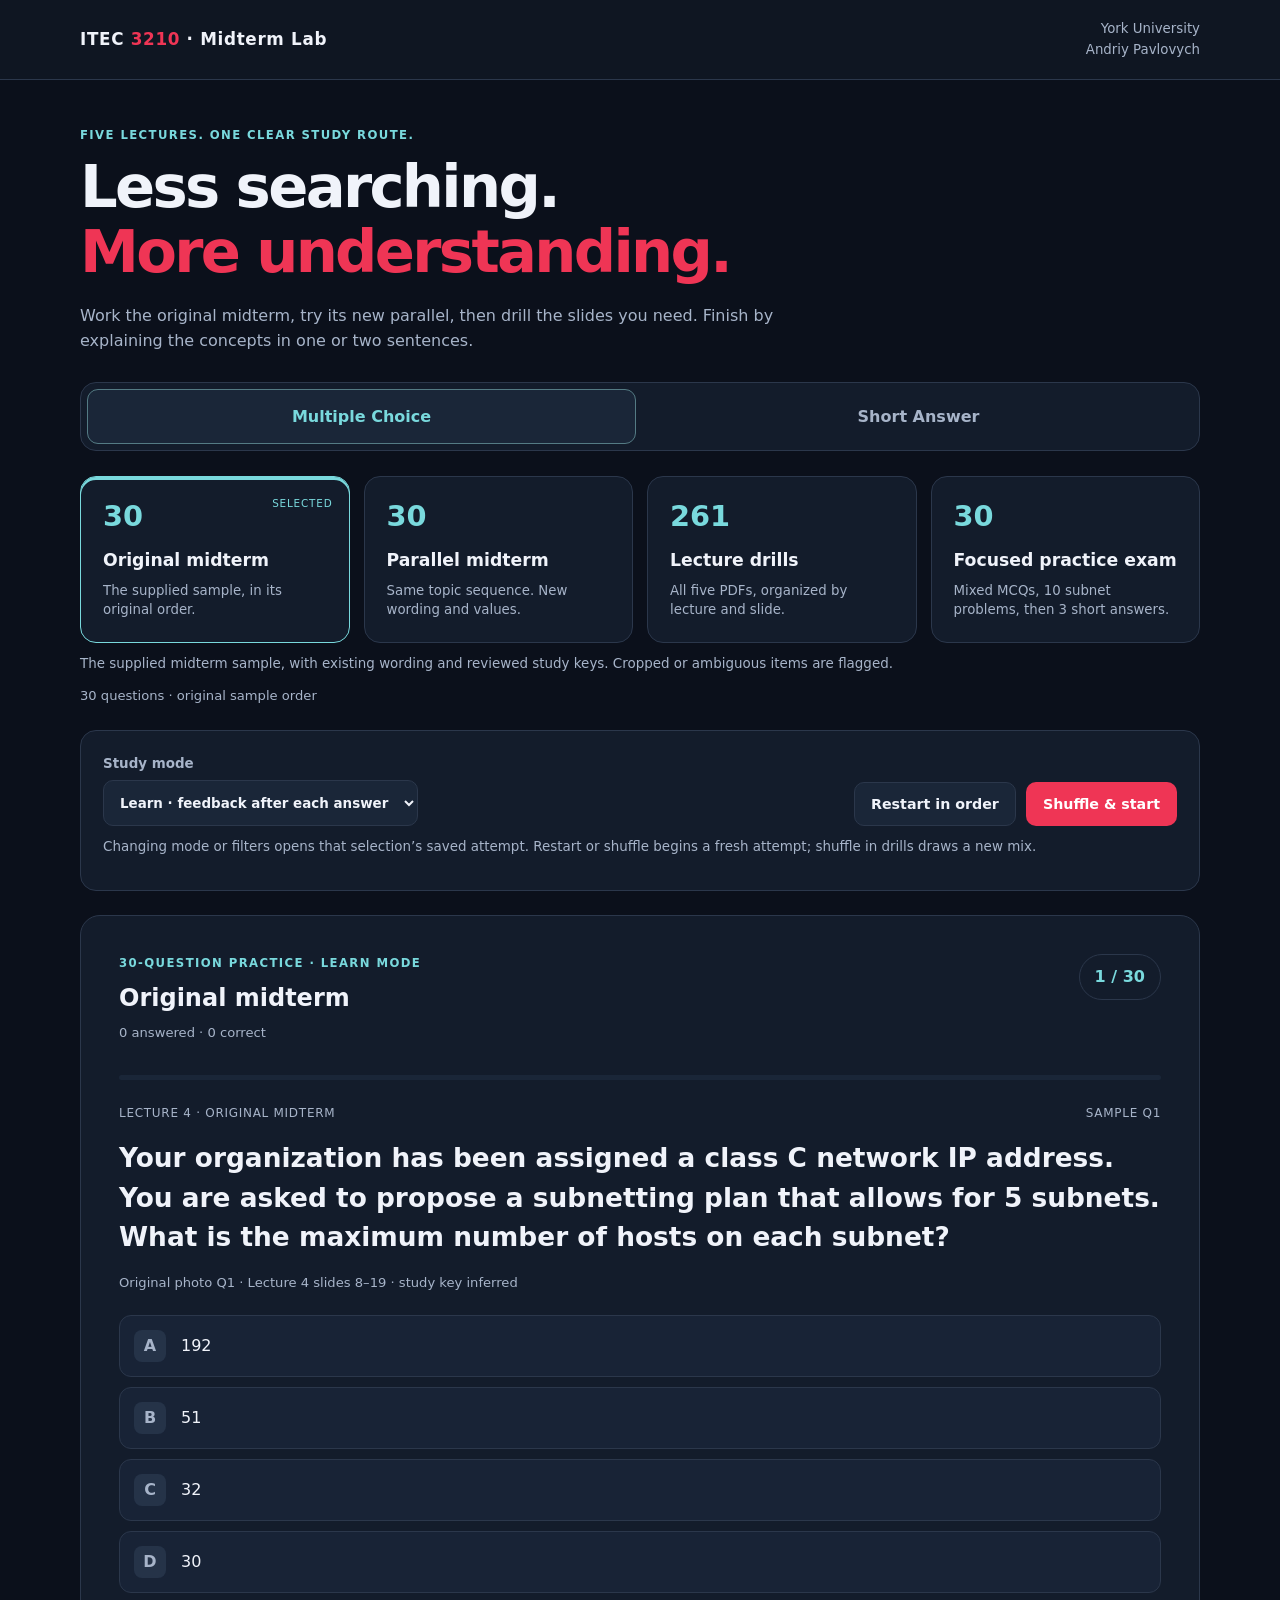
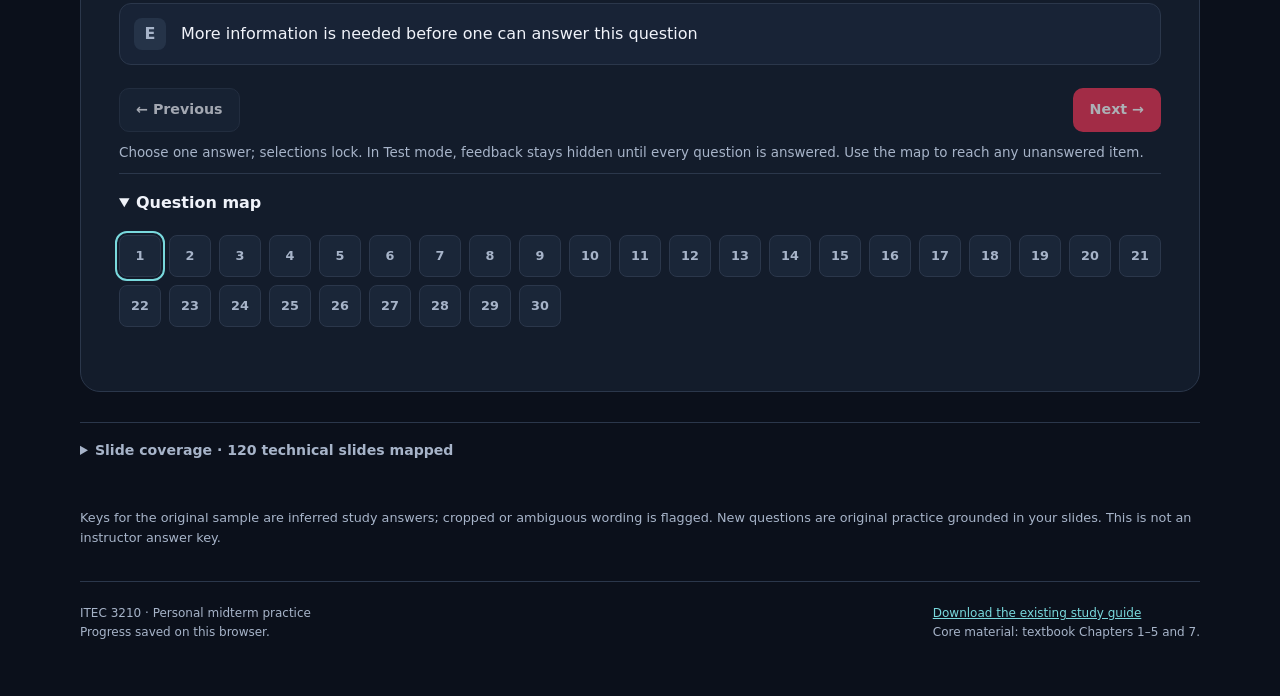
==== commit 8e49cf9e: "Add files via upload" ====
--- a/index.html
+++ b/index.html
@@ -1 +1,134 @@
-<!doctype html><html lang="en"><head><meta charset="utf-8"><meta name="viewport" content="width=device-width,initial-scale=1"><title>ITEC 3505 · Study Lab</title><meta name="description" content="Textbook-based project management practice, flashcards, and timed mock exams."><link rel="icon" href="data:image/svg+xml,%3Csvg xmlns='http://www.w3.org/2000/svg' viewBox='0 0 32 32'%3E%3Crect width='32' height='32' rx='7' fill='%232346ee'/%3E%3Cpath d='M8 9h16v4H12v3h10v4H12v3H8z' fill='white'/%3E%3C/svg%3E"><link rel="stylesheet" href="styles.css?v=20261027"></head><body><header><a class="brand" href="./">3505<span>STUDY LAB</span></a><span>IT Project Management · Fall 2026</span><span class="tag">SCHWALBE / 9TH EDITION</span></header><div class="shell"><aside><p class="eyebrow">YOUR STUDY DESK</p><nav id="nav"><button class="active">Practice</button><button>Flashcards</button><button>Mock exam</button><button>Chapter notes</button><button>Progress</button></nav><div class="aside-note"><strong>Midterm · October 21</strong><p>100 MCQ / true-false<br>Chapters 1–6 · 40%<br>4:00–5:30 pm</p><strong>Final · December 10–23</strong><p>Chapters 7–13 · 45%<br>Date set by registrar</p></div></aside><main id="main"><p>Loading your textbook practice questions…</p><noscript><section class="panel"><h1>ITEC 3505 Study Lab</h1><p>Enable JavaScript for interactive practice, or <a href="printable.html">open the 100 questions and explained answer key</a>.</p></section></noscript></main></div><script src="data.js"></script><script src="app.js?v=20261027"></script></body></html>
+<!doctype html><html lang="en"><head><meta charset="utf-8"><meta name="viewport" content="width=device-width,initial-scale=1"><meta name="theme-color" content="#0b101b"><meta name="description" content="ITEC 3210 midterm preparation: the original 30 questions, one parallel midterm, slide-based lecture drills, and concise short-answer practice."><title>ITEC 3210 · Midterm Lab</title><style>:root{color-scheme:dark;--bg:#0b101b;--panel:#131c2b;--raised:#1a2638;--line:#2b374b;--text:#f0f3fa;--muted:#a7b4c9;--cyan:#79d9dd;--red:#ef3555;--green:#7ce0b2;--amber:#ffd286}*{box-sizing:border-box}[hidden]{display:none!important}body{margin:0;background:var(--bg);color:var(--text);font:16px/1.6 system-ui,-apple-system,BlinkMacSystemFont,"Segoe UI",sans-serif}button,select,textarea{font:inherit}button,a,select,textarea{-webkit-tap-highlight-color:transparent}button{cursor:pointer}button:disabled{cursor:default;opacity:.65}button:focus-visible,a:focus-visible,select:focus-visible,textarea:focus-visible,summary:focus-visible{outline:3px solid var(--cyan);outline-offset:4px}a{color:var(--cyan)}header{border-bottom:1px solid var(--line);padding:18px max(5vw,calc((100vw - 1120px)/2));display:flex;align-items:center;justify-content:space-between;gap:20px;background:#0f1622}.brand{font-size:1.05rem;font-weight:800;letter-spacing:.04em}.brand span{color:var(--red)}header small{color:var(--muted);text-align:right}main{max-width:1120px;width:90%;margin:auto}.hero{padding:46px 0 28px;max-width:840px}.eyebrow{font-size:.73rem;color:var(--cyan);text-transform:uppercase;font-weight:800;letter-spacing:.12em;margin:0 0 10px}h1{font-size:clamp(2.1rem,5.8vw,3.7rem);line-height:1.1;letter-spacing:-.045em;margin:0 0 18px}h1 span{color:var(--red)}h2{font-size:1.5rem;line-height:1.3;margin:0 0 8px}h3{font-size:1.2rem;line-height:1.5;margin:8px 0 12px}p{margin:0 0 14px}.muted,.source,.hint{color:var(--muted)}.source{font-size:.82rem}.hint{font-size:.84rem;margin:10px 0}.hero p:last-child{margin:0;max-width:730px}.tabs{display:flex;gap:8px;padding:6px;border:1px solid var(--line);border-radius:16px;background:var(--panel);margin-bottom:25px}.tab{flex:1;border:1px solid transparent;border-radius:11px;padding:14px 18px;color:var(--muted);background:transparent;font-weight:750}.tab.active{background:var(--raised);border-color:#547b84;color:var(--cyan)}.set-grid{display:grid;grid-template-columns:repeat(4,1fr);gap:14px}.set{background:var(--panel);color:var(--text);border:1px solid var(--line);padding:22px;text-align:left;border-radius:16px;display:flex;flex-direction:column;gap:6px;position:relative}.set.selected{border-color:var(--cyan);box-shadow:inset 0 3px 0 var(--cyan)}.set small{color:var(--muted);line-height:1.5}.set strong{font-size:1.08rem}.set .set-count{font-size:1.8rem;font-weight:800;line-height:1.2;color:var(--cyan);margin-bottom:7px}.set.selected::after{content:'Selected';position:absolute;right:16px;top:18px;font-size:.65rem;text-transform:uppercase;letter-spacing:.08em;color:var(--cyan)}.toolbar{display:flex;justify-content:space-between;gap:18px;align-items:end;flex-wrap:wrap}.filters{display:flex;flex-wrap:wrap;gap:12px;padding-top:18px}label{display:flex;flex-direction:column;gap:6px;color:var(--muted);font-size:.84rem;font-weight:650}select{border:1px solid var(--line);border-radius:10px;background:var(--raised);color:var(--text);padding:10px 12px;min-height:46px;max-width:100%}.controls{margin:24px 0;padding:22px;border:1px solid var(--line);background:var(--panel);border-radius:16px}.row{display:flex;flex-wrap:wrap;gap:10px;align-items:center}.button{border:1px solid transparent;border-radius:10px;padding:11px 16px;font-size:.89rem;font-weight:750;line-height:1.4;min-height:44px}.primary{color:#fff;background:var(--red)}.primary:hover{background:#ff4b68}.secondary{background:var(--raised);border-color:var(--line);color:var(--text)}.secondary:hover{border-color:#6d819c}.marked{border-color:var(--green)!important;color:var(--green)!important}.session{border:1px solid var(--line);border-radius:20px;background:var(--panel);padding:clamp(20px,4vw,38px);margin:24px 0}.session-top{display:flex;justify-content:space-between;align-items:start;gap:20px}.position{border:1px solid var(--line);padding:9px 15px;border-radius:30px;white-space:nowrap;color:var(--cyan);font-weight:750}.bar{height:5px;background:var(--raised);border-radius:10px;margin:18px 0 24px;overflow:hidden}.bar span{display:block;height:100%;background:var(--cyan);transition:width .2s}.question-meta{display:flex;justify-content:space-between;gap:10px;color:var(--muted);font-size:.75rem;text-transform:uppercase;letter-spacing:.06em}.question{font-size:clamp(1.16rem,2.6vw,1.65rem);line-height:1.5;margin:15px 0}.choices{display:grid;gap:10px;margin:22px 0}.choice{display:grid;grid-template-columns:34px 1fr;gap:13px;align-items:center;text-align:left;padding:14px;border:1px solid var(--line);border-radius:12px;background:#182336;color:var(--text);line-height:1.5}.choice:not(:disabled):hover{border-color:var(--cyan);background:#1d3041}.choice:disabled{opacity:1}.letter{display:grid;place-items:center;width:32px;height:32px;border-radius:8px;background:#253348;color:var(--muted);font-weight:800}.choice.chosen{outline:1px solid var(--cyan)}.choice.correct{border-color:var(--green);background:#17382f}.choice.correct .letter{background:var(--green);color:#082419}.choice.wrong{border-color:#ff7589;background:#3d2331}.choice.wrong .letter{color:#ffe7ed;background:#783349}.answer,.model{margin:20px 0;padding:20px;border-left:3px solid var(--cyan);border-radius:0 12px 12px 0;background:#1a2a3b}.answer h4{margin:0 0 8px;font-size:1.03rem}.answer p:last-child,.model p:last-child{margin:0}.notice{border:1px solid #7b6446;background:#332c26;color:#ffddb0;padding:12px 15px;border-radius:10px;font-size:.87rem;line-height:1.6}.navigation{display:flex;justify-content:space-between;gap:10px;margin-top:23px;flex-wrap:wrap}.question-map{display:grid;grid-template-columns:repeat(auto-fill,minmax(42px,1fr));gap:8px;padding-top:18px}.map{color:var(--muted);background:var(--raised);border:1px solid var(--line);border-radius:8px;min-height:42px;font-size:.8rem;font-weight:750}.map.current{outline:2px solid var(--cyan);outline-offset:2px}.map.answered{background:#28414d;color:#c9f3fa;border-color:#577e8b}.map.known{background:#214b3e;color:var(--green);border-color:var(--green)}details{border-top:1px solid var(--line);padding:16px 0;margin:10px 0}summary{cursor:pointer;font-weight:650;line-height:1.65;color:var(--text)}details p{margin:15px 0 0}.coverage{margin:30px 0;color:var(--muted);font-size:.88rem}.coverage>summary{color:var(--muted)}.coverage details{margin-left:10px}.table-wrap{overflow:auto}table{border-collapse:collapse;width:100%;margin:16px 0;min-width:480px;font-size:.78rem}th,td{padding:9px 12px;border-bottom:1px solid var(--line);text-align:left;vertical-align:top}th{color:var(--cyan)}td:last-child{max-width:540px}.results{text-align:center;outline:none}.results .result-score{font-size:3.5rem;font-weight:850;line-height:1.2;margin:12px 0}.result-percent{color:var(--cyan);font-weight:750}.results>.row{justify-content:center}.review{text-align:left;margin:28px 0 0}.good{color:var(--green)}.needs{color:var(--amber)}.sa-intro{display:flex;gap:20px;justify-content:space-between;align-items:start;margin:30px 0 20px}.sa-intro>div:first-child{max-width:670px}.short-cards{display:grid;gap:20px}.sa-card{padding:clamp(20px,4vw,32px);background:var(--panel);border:1px solid var(--line);border-radius:18px}.sa-meta{display:flex;justify-content:space-between;gap:12px;color:var(--cyan);font-size:.76rem;font-weight:750}.sa-card label{margin-top:20px;color:var(--text);font-size:.9rem}.sa-card label small{color:var(--muted);font-weight:400}textarea{resize:vertical;width:100%;min-height:105px;padding:14px;background:#0e1725;border:1px solid var(--line);border-radius:10px;color:var(--text);line-height:1.65;margin-top:8px}.word-count{color:var(--muted);font-size:.76rem;margin:7px 0 16px}.model{border-color:var(--green)}.short-bank{margin-top:32px}.short-bank>summary{color:var(--cyan)}.short-bank details{padding:14px 18px}.sa-score{color:var(--cyan);font-size:.85rem}footer{max-width:1120px;width:90%;margin:32px auto;padding:22px 0;border-top:1px solid var(--line);display:flex;justify-content:space-between;gap:20px;color:var(--muted);font-size:.75rem}footer p{margin:0}.help{font-size:.8rem;color:var(--muted);margin:24px 0}.sr-only{position:absolute;width:1px;height:1px;padding:0;margin:-1px;overflow:hidden;clip:rect(0,0,0,0);white-space:nowrap;border:0}@media(min-width:701px) and (max-width:1000px){.set-grid{grid-template-columns:repeat(2,1fr)}}@media(max-width:700px){header{padding:14px 5vw}header small{font-size:.7rem}.hero{padding-top:32px}.set-grid{grid-template-columns:1fr}.set{display:grid;grid-template-columns:58px 1fr;gap:3px 14px;padding:18px}.set .set-count{grid-row:1/3;margin:0;align-self:center}.set strong{padding-right:50px}.set small{grid-column:2}.set.selected::after{font-size:.58rem;right:12px;top:18px}.controls{padding:17px}.filters label{flex:1 1 100%}.toolbar>label{width:100%}.toolbar .row{width:100%}.toolbar .row>*{flex:1}.question-meta{flex-direction:column;gap:4px}.session-top{gap:10px}.position{padding:7px 10px;font-size:.82rem}.session{padding:20px 16px}.choice{grid-template-columns:29px 1fr;padding:12px 10px;gap:10px;font-size:.93rem}.letter{width:28px;height:28px}.sa-intro{flex-direction:column}.tab{padding:13px 8px;font-size:.88rem}footer{flex-direction:column;gap:8px}.navigation .button{flex:1}.sa-meta{font-size:.7rem}.results .result-score{font-size:2.9rem}}@media(prefers-reduced-motion:reduce){*{transition:none!important;scroll-behavior:auto!important}}
+</style></head><body>
+<header><div class="brand">ITEC <span>3210</span> · Midterm Lab</div><small>York University<br>Andriy Pavlovych</small></header>
+<main><section class="hero"><p class="eyebrow">Five lectures. One clear study route.</p><h1>Less searching.<br><span>More understanding.</span></h1><p class="muted">Work the original midterm, try its new parallel, then drill the slides you need. Finish by explaining the concepts in one or two sentences.</p></section>
+<nav class="tabs" role="tablist" aria-label="Study sections"><button id="mcTab" class="tab active" type="button" role="tab" aria-selected="true" aria-controls="mcPanel">Multiple Choice</button><button id="saTab" class="tab" type="button" role="tab" aria-selected="false" aria-controls="saPanel">Short Answer</button></nav>
+<p id="loadStatus" class="notice" role="status">Loading your question bank… If this stays visible, reopen the complete index.html file with JavaScript enabled.</p><noscript><p class="notice">Enable JavaScript to use the quiz. This page includes every script and question; no additional code files are needed.</p></noscript>
+<section id="mcPanel" role="tabpanel" aria-labelledby="mcTab"><h2 class="sr-only">Multiple-choice study</h2>
+<div class="set-grid" aria-label="Choose a question set"><button class="set selected" data-set="sample" type="button" aria-pressed="true"><span class="set-count">30</span><strong>Original midterm</strong><small>The supplied sample, in its original order.</small></button><button class="set" data-set="parallel" type="button" aria-pressed="false"><span class="set-count">30</span><strong>Parallel midterm</strong><small>Same topic sequence. New wording and values.</small></button><button class="set" data-set="drills" type="button" aria-pressed="false"><span class="set-count">261</span><strong>Lecture drills</strong><small>All five PDFs, organized by lecture and slide.</small></button><button class="set" data-set="focus" type="button" aria-pressed="false"><span class="set-count">30</span><strong>Focused practice exam</strong><small>Mixed MCQs, 10 subnet problems, then 3 short answers.</small></button></div>
+<p class="hint" id="scopeHelp"></p><p id="focusActions" class="row" hidden><button id="focusShortStart" type="button" class="button secondary">Part 2 · Practise the 3 short answers →</button><span class="source">TCP/UDP · Transport layer · Extranet</span></p><p class="source" id="scopeCount"></p>
+<div class="controls"><div class="toolbar"><label for="modeSelect">Study mode<select id="modeSelect"><option value="learn">Learn · feedback after each answer</option><option value="exam">Test · answers at the end</option><option value="cards">Flashcards · reveal and self-check</option></select></label><div class="row"><button id="restart" class="button secondary" type="button">Restart in order</button><button id="shuffle" class="button primary" type="button">Shuffle &amp; start</button></div></div>
+<div class="filters" id="drillFilters" hidden><label for="lectureFilter">Lecture<select id="lectureFilter"><option value="all">All five lectures · 261</option><option value="1">1 · Foundations · 46</option><option value="2">2 · Applications · 38</option><option value="3">3 · Physical &amp; data link · 71</option><option value="4">4 · Network &amp; transport · 50</option><option value="5">5 · Wired &amp; wireless LANs · 56</option></select></label><label for="topicFilter">Concept<select id="topicFilter"><option value="all">All topics</option></select></label><label for="sessionSize">Session size<select id="sessionSize"><option value="20">Up to 20 questions</option><option value="all">Entire selection</option></select></label></div>
+<p class="hint">Changing mode or filters opens that selection’s saved attempt. Restart or shuffle begins a fresh attempt; shuffle in drills draws a new mix.</p></div>
+<article class="session" aria-labelledby="sessionTitle"><div class="session-top"><div><p class="eyebrow" id="sessionSubtitle"></p><h2 id="sessionTitle" tabindex="-1"></h2><p class="source" id="sessionProgress" role="status"></p></div><span class="position" id="position"></span></div><div class="bar" aria-hidden="true"><span id="progressBar"></span></div>
+<div id="quizArea"><div class="question-meta"><span id="questionTopic"></span><span id="questionNumber"></span></div><p id="warning" class="notice" hidden></p><h3 class="question" id="question"></h3><p id="questionSource" class="source"></p><div id="choices" class="choices" aria-label="Answer choices"></div>
+<div id="cardActions" class="row" hidden><button id="revealCard" class="button primary" type="button" aria-expanded="false" aria-controls="answerPanel">Reveal answer</button><button id="learningCard" class="button secondary" type="button">Still learning</button><button id="knowCard" class="button secondary" type="button">Know it</button></div>
+<div id="answerPanel" class="answer" aria-live="polite" hidden><p class="eyebrow" id="answerTitle"></p><h4 id="correctAnswer"></h4><p id="explanation"></p></div>
+<div class="navigation"><button id="prev" class="button secondary" type="button">← Previous</button><button id="finish" class="button primary" type="button" hidden>Finish &amp; review</button><button id="next" class="button primary" type="button">Next →</button></div>
+<p class="hint" id="questionHint">Choose one answer; selections lock. In Test mode, feedback stays hidden until every question is answered. Use the map to reach any unanswered item.</p>
+<details id="questionMapDetails"><summary>Question map</summary><div id="questionMap" class="question-map"></div></details></div>
+<div id="results" class="results" tabindex="-1" hidden aria-label="Session results"><p class="eyebrow">Session complete</p><div class="result-score" id="resultScore"></div><p class="result-percent" id="resultPercent"></p><p class="muted" id="resultMessage"></p><div class="row"><button id="retry" class="button primary" type="button">Retry missed</button><button id="focusShortResults" class="button secondary" type="button" hidden>Continue to 3 short answers →</button><button id="nextBatch" class="button primary" type="button" hidden>Next 20 drills in order →</button><button id="resultRestart" class="button secondary" type="button">Restart selection</button></div><div id="review" class="review"></div></div></article>
+<details class="coverage"><summary id="coverageSummary">Slide coverage</summary><p>Technical content is mapped below, including diagrams and labeled backup material. Title, logistics and overview slides have no artificial quiz questions. Network/Transport slide 26 explicitly excludes its routing comparison table from exams; the LAN slides mark textbook Chapter 6 and SOHO for later/not covered.</p><p>Slide shorthand is clarified where needed: UDP headers are 8 bytes; TCP starts at 20; “datagram” needs a protocol; DCF can use RTS/CTS, while PCF is AP polling. Approximate fiber reaches and Wi-Fi rates are course comparisons, not universal guarantees. Original sample-only material stays in that set.</p><div id="coverageTable"></div></details>
+</section>
+<section id="saPanel" role="tabpanel" aria-labelledby="saTab" hidden><div class="sa-intro"><div><p class="eyebrow">Be direct. Explain the reason.</p><h2>Three short answers at a time.</h2><p class="muted">Practise possible prompts from the five PDFs. Write <strong>1–2 sentences</strong>, then compare your reasoning with the concise model answer.</p><p class="source">These are practice possibilities, not predictions of the professor’s three questions. Self-check the key ideas; no automatic grading.</p></div></div>
+<div class="controls"><div class="toolbar"><label for="saLecture">Prompt source<select id="saLecture"><option value="focus">Focused exam · TCP/UDP, transport &amp; extranet</option><option value="all">Mixed · all five lectures</option><option value="1">Lecture 1 · Foundations</option><option value="2">Lecture 2 · Applications</option><option value="3">Lecture 3 · Physical &amp; data link</option><option value="4">Lecture 4 · Network &amp; transport</option><option value="5">Lecture 5 · Wired &amp; wireless LANs</option></select></label><button id="saNew" class="button primary" type="button">New 3-question round</button></div><p id="saSummary" class="sa-score"></p><p class="hint">Mixed rounds draw from three different lectures. Choose Focused exam for TCP/UDP, transport and extranet practice; keep each answer to 1–2 sentences. Your drafts and self-checks stay saved by prompt when you change rounds.</p></div>
+<div id="shortCards" class="short-cards"></div><details class="short-bank"><summary id="shortBankCount">Browse possible prompts</summary><p class="source">Use these to revise the remaining concepts. Each model stays within the requested 1–2 sentence answer style.</p><div id="shortBank"></div></details></section>
+<p class="help">Keys for the original sample are inferred study answers; cropped or ambiguous wording is flagged. New questions are original practice grounded in your slides. This is not an instructor answer key.</p>
+</main><footer><p>ITEC 3210 · Personal midterm practice<br><span id="storageStatus">Progress saves locally when browser storage is available.</span></p><p><a href="ITEC3210-Midterm-Study-Guide.pdf" download>Download the existing study guide</a><br>Core material: textbook Chapters 1–5 and 7.</p></footer>
+<script>const COURSE_DATA={"lectures":[{"id":1,"title":"Foundations & network design","chapter":"Ch. 1","file":"01 Intro.pdf","pages":52},{"id":2,"title":"Application architectures","chapter":"Ch. 2","file":"02 Application Layer.pdf","pages":26},{"id":3,"title":"Physical & data link","chapter":"Ch. 3–4","file":"03 Physical Layer  Data Link Layer(1).pdf","pages":34},{"id":4,"title":"Network, transport & subnetting","chapter":"Ch. 5","file":"04 Network Layer  Transport Layer(1).pdf","pages":26},{"id":5,"title":"Wired & wireless LANs","chapter":"Ch. 7","file":"05 Wired and Wireless LANs(1).pdf","pages":22}],"sample":[{"id":"original-1","chapter":4,"question":"Your organization has been assigned a class C network IP address. You are asked to propose a subnetting plan that allows for 5 subnets. What is the maximum number of hosts on each subnet?","options":["192","51","32","30","More information is needed before one can answer this question"],"answer":3,"explanation":"Five subnets require borrowing 3 bits because 2³ = 8. A class C address then has 5 host bits, giving 2⁵ − 2 = 30 usable hosts per subnet.","source":"Original photo Q1 · Lecture 4 slides 8–19 · study key inferred","number":1,"lecture":4,"topic":"Original midterm","level":"sample"},{"id":"original-2","chapter":4,"question":"Consider a class A address with a subnet mask of 255.255.255.240. What is the maximum number of hosts on each subnet?","options":["2,097,152","240","238","14","None of the above"],"answer":3,"explanation":"255.255.255.240 is /28, leaving 4 host bits. That produces 2⁴ − 2 = 14 usable host addresses per subnet.","source":"Original photo Q2 · Lecture 4 slides 8–19 · study key inferred","number":2,"lecture":4,"topic":"Original midterm","level":"sample"},{"id":"original-3","chapter":4,"question":"Consider a class B address with a subnet mask of 255.255.255.224. What is the maximum number of subnets?","options":["2048","224","222","30","None of the above"],"answer":0,"explanation":"A class B network starts at /16. The /27 mask borrows 11 bits for subnetting, so it provides 2¹¹ = 2,048 subnets.","source":"Original photo Q3 · Lecture 4 slides 8–19 · study key inferred","number":3,"lecture":4,"topic":"Original midterm","level":"sample"},{"id":"original-4","chapter":1,"question":"Which of the following is true regarding multi-layer model of communication?","options":["Having multiple layers makes the communication faster","The efficiency is higher when the packet sizes are larger","Additional layers make protocol design more challenging","Each layered model comes with its own set of protocols that normally does not change","IP is the most common transport layer protocol"],"answer":1,"explanation":"For fixed overhead, larger payloads increase useful-data efficiency. Lecture 1 slide 36 explains layering overhead and Lecture 3 slide 33 gives the efficiency formula. The previous site's key D was unsupported: layering does not require an unchanging protocol suite.","source":"Original photo Q4 · Lecture 1 slide 36; Lecture 3 slide 33 · study key inferred","number":4,"lecture":1,"topic":"Original midterm","level":"sample"},{"id":"original-5","chapter":4,"question":"Your organization has been assigned a class A network IP address. You are asked to propose a subnetting plan that allows for 3 subnets. How many bits must be borrowed from the host ID portion?","options":["22","21","3","2","More information is needed before one can answer this question"],"answer":3,"explanation":"Borrow the smallest number of bits that can represent at least 3 subnets. Two bits produce 2² = 4 subnets.","source":"Original photo Q5 · Lecture 4 slides 8–19 · study key inferred","number":5,"lecture":4,"topic":"Original midterm","level":"sample"},{"id":"original-6","chapter":1,"question":"Which of the following statements about WANs is true?","options":["They are used to connect more distant computers within a large building","They are typically located within a large building","WANs refer only to wired networks","Their maximum span is about 100 kilometers","They usually rely on leased circuits"],"answer":4,"explanation":"WANs cover large geographic areas and commonly use carrier-provided or leased circuits. They are not restricted to one building, one medium, or a 100 km span.","source":"Original photo Q6 · Lecture 1 slide 26 · study key inferred","number":6,"lecture":1,"topic":"Original midterm","level":"sample"},{"id":"original-7","chapter":1,"question":"An extranet is...","options":["A network that is open to users outside the organization that maintains it","A network that supports higher data transfer speed","A network that contains features not required now, but possibly useful in the future","A file-sharing application-layer protocol","None of the above"],"answer":0,"explanation":"An extranet extends controlled access to authorized people outside the organization, such as suppliers, customers, or partners.","source":"Original photo Q7 · Lecture 1 slide 27 · study key inferred","warning":"The photo crops the question stem; this stem was reconstructed in the earlier site.","number":7,"lecture":1,"topic":"Original midterm","level":"sample"},{"id":"original-8","chapter":1,"question":"Which elements are the main components of the Structured Design?","options":["Core, Application, Transport","Distribution, Access, Core","Access, Client, Server","Router, Switch, Hub","Backbone, WLAN, Core"],"answer":1,"explanation":"The hierarchical structured network design model consists of access, distribution, and core layers.","source":"Original photo Q8 · Lecture 1 slide 28 · study key inferred","number":8,"lecture":1,"topic":"Original midterm","level":"sample"},{"id":"original-9","chapter":1,"question":"Access layer typically contains...","options":["Switches or routers","Routers and firewalls","Workstations, routers, cables","Switches and access points","All of the above"],"answer":3,"explanation":"The access layer is where end devices connect, typically through edge switches and wireless access points.","source":"Original photo Q9 · Lecture 1 slide 33 · study key inferred","number":9,"lecture":1,"topic":"Original midterm","level":"sample"},{"id":"original-10","chapter":1,"question":"Communication protocols...","options":["Must be implemented in a device driver","Must specify the speed at which communication happens","Can be implemented in hardware","Always involve communication between two devices","None of the above"],"answer":2,"explanation":"Protocols may be implemented in hardware, software, or a combination. They are not required to live in a device driver or to govern only two-device exchanges.","source":"Original photo Q10 · Lecture 1 slide 34 · study key inferred","number":10,"lecture":1,"topic":"Original midterm","level":"sample"},{"id":"original-11","chapter":4,"question":"Datagram is a name of a PDU at which Internet Model layer?","options":["Application","Presentation","Session","Network","Transport"],"answer":3,"explanation":"Network is the likely intended answer for an IP datagram. However, Lecture 4 slide 8 also calls UDP transport PDUs datagrams. The protocol is unspecified, making Network and Transport defensible. New practice questions specify IP or UDP to avoid this ambiguity.","source":"Original photo Q11 · Lecture 4 slides 8–19 · study key inferred","warning":"Original wording is ambiguous; see explanation.","number":11,"lecture":4,"topic":"Original midterm","level":"sample"},{"id":"original-12","chapter":4,"question":"For a given subnetting plan using IPv4, which of the following statements about the subnet mask is (are) true?","options":["A subnet mask of 11011000 11011000 00000000 00000000 means that all computers with these two leftmost bytes are on the same subnet","A subnet mask of 255.255.192.0 means that all computers with the same 18 leftmost bits are on the same subnet","A subnet mask of 0.0.0.255 means that all computers with the same rightmost byte are on the same subnet","A subnet mask of 0.0.0.255 means that all computers with the same three leftmost bytes are on the same subnet","A subnet mask of 255.255.32.0 means that the subnetting plan is applied to a class B network IP address and that it allows for 32 subnets"],"answer":1,"explanation":"255.255.192.0 is /18, so the leftmost 18 bits identify the subnet. Valid masks use contiguous 1-bits followed by 0-bits.","source":"Original photo Q12 · Lecture 4 slides 8–19 · study key inferred","number":12,"lecture":4,"topic":"Original midterm","level":"sample"},{"id":"original-13","chapter":4,"question":"Your organization has been assigned a class B network IP address. You are asked to propose a subnetting plan that allows for 7 subnets. What is the resulting subnet mask?","options":["255.255.224.0","255.255.255.7","255.255.7.0","255.255.0.0","More information is needed before one can answer this question"],"answer":0,"explanation":"Seven subnets require 3 borrowed bits because 2³ = 8. Adding 3 bits to the class B /16 default creates /19, or 255.255.224.0.","source":"Original photo Q13 · Lecture 4 slides 8–19 · study key inferred","number":13,"lecture":4,"topic":"Original midterm","level":"sample"},{"id":"original-14","chapter":2,"question":"Which of the following is NOT a transaction-processing system (TPS)?","options":["Ticket-purchasing system","University enrolment system","Order processing system","Online radio system","Inventory system"],"answer":3,"explanation":"An online radio system primarily streams content; it does not record and process routine business transactions like purchases, enrolments, orders, or inventory changes.","source":"Original photo Q14 · Lecture 2 slides 5–6 · study key inferred","number":14,"lecture":2,"topic":"Original midterm","level":"sample"},{"id":"original-15","chapter":2,"question":"Which of the functions is NOT a part of the TPS?","options":["Data access logic","Application logic","RTS/CTS scheduling","Data storage","Presentation logic"],"answer":2,"explanation":"RTS/CTS is a wireless media-access mechanism. Presentation, application, data-access, and data-storage functions are components used to describe transaction-processing applications.","source":"Original photo Q15 · Lecture 2 slide 7 · study key inferred","number":15,"lecture":2,"topic":"Original midterm","level":"sample"},{"id":"original-16","chapter":3,"question":"What approaches are employed to reduce interference in coaxial cables?","options":["Bundling the wires together only","Shielding the wires only","Twisting the wires only","Shielding and twisting the wires","All of the above"],"answer":1,"explanation":"Coaxial cable uses a conductive outer shield around its central conductor to reduce electromagnetic interference. Twisting is the technique associated with twisted-pair cable.","source":"Original photo Q16 · Lecture 3 slide 11 · study key inferred","number":16,"lecture":3,"topic":"Original midterm","level":"sample"},{"id":"original-17","chapter":2,"question":"Which layer of the Internet Model does RTP belong to?","options":["Presentation","Application","Data Link","MAC","Physical"],"answer":1,"explanation":"RTP provides real-time media delivery services to applications and is treated as an application-layer protocol in the Internet model.","source":"Original photo Q17 · Textbook Ch. 2 (supplement; not developed in uploaded application slides) · study key inferred","number":17,"lecture":2,"topic":"Original midterm","level":"sample"},{"id":"original-18","chapter":2,"question":"What is the main limitation of Client-based architecture?","options":["It is generally very slow or results in excessive network load","It cannot support many users","It does not have good mechanisms to ensure high availability","All of the above","None of the above"],"answer":0,"explanation":"In client-based architecture, large amounts of data can move from the server to the client for processing, creating heavy network traffic and slow response times.","source":"Original photo Q18 · Lecture 2 slide 9 · study key inferred","number":18,"lecture":2,"topic":"Original midterm","level":"sample"},{"id":"original-19","chapter":2,"question":"Which of the following is a common disadvantage of having a host-based architecture?","options":["Only one CPU (or a couple) are responsible for all the processing","The applications are more difficult to develop","It is more expensive to upgrade the equipment when only small changes are needed","The slowest device is going to affect the whole system","The architecture is not very reliable"],"answer":2,"explanation":"Lecture 2 slide 8 specifically emphasizes costly upgrades in large increments (C), and also mentions a central bottleneck (A). Both are defensible disadvantages, so this original sample is ambiguous. Treat C as the slide-emphasized study answer, not a confirmed official key.","source":"Original photo Q19 · Lecture 2 slide 8 · study key inferred","warning":"Original wording is ambiguous; see explanation.","number":19,"lecture":2,"topic":"Original midterm","level":"sample"},{"id":"original-20","chapter":2,"question":"In Software as a Service, which parts are NOT outsourced (i.e., internal)?","options":["Application Logic and Services Logic","Application Logic and Data Access Logic","Application Logic, Data Access Logic, OS","All of the above are outsourced","None of the above are outsourced"],"answer":3,"explanation":"With SaaS, the provider operates the application and its supporting platform. The listed application, service, data-access, and operating-system components are outsourced.","source":"Original photo Q20 · Lecture 2 slide 20 · study key inferred","number":20,"lecture":2,"topic":"Original midterm","level":"sample"},{"id":"original-21","chapter":2,"question":"Client-based architecture...","options":["Is an architecture where a server is only responsible for data storage","Is an architecture where each computer typically has features of both a client and a server","Is a type of client-server architecture","Is a type of peer-to-peer architecture","None of the above"],"answer":0,"explanation":"In client-based architecture, the client handles presentation, application, and data-access logic while the server primarily provides data storage.","source":"Original photo Q21 · Lecture 2 slide 9 · study key inferred","number":21,"lecture":2,"topic":"Original midterm","level":"sample"},{"id":"original-22","chapter":3,"question":"Which circuits are the most common example of multipoint circuits?","options":["Local Ethernet networks","Backbone networks","Most WANs","Any IPv6 network","Local wireless networks"],"answer":4,"explanation":"A local wireless network uses a shared radio medium, making it a common multipoint circuit in which many devices access the same channel.","source":"Original photo Q22 · Lecture 3 slides 6–7 · study key inferred","number":22,"lecture":3,"topic":"Original midterm","level":"sample"},{"id":"original-23","chapter":3,"question":"What is the typical maximum distance typically supported by a single-mode fiber Ethernet cable?","options":["80+ km","40 km","10 km","500 m","100 m"],"answer":0,"explanation":"Lecture 3 slides 12–13 describe single-mode fiber reaching 100 km or more, which best matches A (80+ km). Actual Ethernet reach depends on the optical standard and transceivers; a particular optic's 40 km rating is not a universal maximum. The sample gives no optic, so its intended official answer cannot be confirmed.","source":"Original photo Q23 · Lecture 3 slides 12–13 · study key inferred","warning":"Original wording is ambiguous; see explanation.","number":23,"lecture":3,"topic":"Original midterm","level":"sample"},{"id":"original-24","chapter":3,"question":"Simplex data flow means...","options":["Communication can happen in one direction only","Communication can take place only at about 50% of the nominal speed","Communication can take place in both directions, but not at the same time","The speed in one direction is not the same as the speed in the other direction","None of the above"],"answer":0,"explanation":"Simplex is strictly one-way communication. Half-duplex supports both directions, but only one direction at a time.","source":"Original photo Q24 · Lecture 3 slide 6 · study key inferred","number":24,"lecture":3,"topic":"Original midterm","level":"sample"},{"id":"original-25","chapter":3,"question":"How many individual conductors does a typical twisted-pair Ethernet cable have?","options":["2","4","6","8","None of the above"],"answer":3,"explanation":"A standard Ethernet twisted-pair cable contains four pairs, for a total of eight individual conductors.","source":"Original photo Q25 · Original sample; standard four-pair Ethernet cabling · study key inferred","number":25,"lecture":3,"topic":"Original midterm","level":"sample"},{"id":"original-26","chapter":3,"question":"CRC-32 code is an example of...","options":["Error-correction code","Error-detection code","Error-correction and error-detection code","MAC code","Line code"],"answer":1,"explanation":"CRC-32 computes a checksum that detects transmission errors. It identifies corruption but does not itself correct the damaged data.","source":"Original photo Q26 · Lecture 3 slide 32 · study key inferred","number":26,"lecture":3,"topic":"Original midterm","level":"sample"},{"id":"original-27","chapter":3,"question":"Which of the following is the most likely place to utilize TP cables?","options":["Access layer circuits","Server room","Underwater cables","Exterior cables to connect two buildings","Distribution layer circuits"],"answer":0,"explanation":"Twisted-pair copper is most common in the access layer for short runs from switches to workstations and other end devices.","source":"Original photo Q27 · Lecture 3 slides 10,17 · study key inferred","number":27,"lecture":3,"topic":"Original midterm","level":"sample"},{"id":"original-28","chapter":2,"question":"Which of the following applies to thin clients?","options":["Presentation logic is handled by a dedicated server","Workload is split over two application servers running in parallel","Data access logic is decoupled from data storage","A backup server is needed if thin clients are used","Only presentation logic may be handled on the client side"],"answer":4,"explanation":"A thin client performs little local processing. It may handle only the presentation interface while application and data work remain on the server.","source":"Original photo Q28 · Lecture 2 slide 14 · study key inferred","number":28,"lecture":2,"topic":"Original midterm","level":"sample"},{"id":"original-29","chapter":3,"question":"The purpose of “CD” in CSMA/CD is...","options":["To prevent interference with other devices by delaying the start of one’s transmission","To correct and detect missing characters in the transmitted data","To change the data rate according to current channel conditions","Change the direction of a half-duplex link","None of the above"],"answer":4,"explanation":"CD stands for Collision Detection. Since none of choices A–D describes detecting a collision during Ethernet transmission, “None of the above” is correct.","source":"Original photo Q29 · Lecture 3 slide 28 · study key inferred","number":29,"lecture":3,"topic":"Original midterm","level":"sample"},{"id":"original-30","chapter":4,"question":"Which layers of the internet protocol stack are typically not present in routers and only run on end systems?","options":["Physical and data link","Transport and data link","Application and Transport","A and B","B and C"],"answer":2,"explanation":"Routers operate mainly at the physical, data-link, and network layers. Application and transport protocols normally run only on end systems.","source":"Original photo Q30 · Lecture 4 slides 8–19 · study key inferred","number":30,"lecture":4,"topic":"Original midterm","level":"sample"}],"parallel":[{"id":"parallel-1","number":1,"lecture":4,"topic":"Parallel midterm","slides":[19],"question":"A Class C /24 block must provide at least 9 equal-size subnets while maximizing usable hosts. How many hosts fit per subnet?","options":["62","9","30","14","16"],"answer":3,"explanation":"Borrow four bits because 2^3 < 9 ≤ 2^4. The /28 mask leaves four host bits: 16 − 2 = 14.","level":"parallel","source":"Lecture 4 · slide 19"},{"id":"parallel-2","number":2,"lecture":4,"topic":"Parallel midterm","slides":[19],"question":"A Class A block uses mask 255.255.255.248. What is the maximum usable host count per conventional subnet?","options":["16,777,214","6","30","248","8"],"answer":1,"explanation":"The /29 mask leaves three host bits: 2^3 − 2 = 6. The final mask determines host count.","level":"parallel","source":"Lecture 4 · slide 19"},{"id":"parallel-3","number":3,"lecture":4,"topic":"Parallel midterm","slides":[19],"question":"A Class B /16 block is divided using mask 255.255.255.192. What is the maximum subnet count?","options":["64","256","62","1,022","1,024"],"answer":4,"explanation":"/26 − /16 = 10 borrowed bits, producing 2^10 = 1,024 subnets.","level":"parallel","source":"Lecture 4 · slide 19"},{"id":"parallel-4","number":4,"lecture":1,"topic":"Parallel midterm","slides":[36],"question":"Which statement about a layered communication model is true?","options":["Layering removes all processing overhead","Each additional layer necessarily makes transfer faster","Larger payloads can reduce the share consumed by fixed overhead","IP is a transport-layer protocol","Protocol implementations can never be replaced"],"answer":2,"explanation":"Layering adds processing and control bytes. Larger payloads improve the useful fraction when overhead stays fixed.","level":"parallel","source":"Lecture 1 · slide 36"},{"id":"parallel-5","number":5,"lecture":4,"topic":"Parallel midterm","slides":[19],"question":"A Class A block needs at least 6 equal-size subnets. What is the minimum number of bits to borrow?","options":["3","21","6","24","2"],"answer":0,"explanation":"Two bits produce only four subnets; three produce eight.","level":"parallel","source":"Lecture 4 · slide 19"},{"id":"parallel-6","number":6,"lecture":1,"topic":"Parallel midterm","slides":[26],"question":"Which statement best characterizes a WAN?","options":["It is another name for an access switch","It can use only wireless links","It must fit inside one room","It spans a broad geographic area and can use carrier circuits","Its maximum length is always 100 m"],"answer":3,"explanation":"WAN scope is broad and its medium is not restricted to wired or wireless.","level":"parallel","source":"Lecture 1 · slide 26"},{"id":"parallel-7","number":7,"lecture":1,"topic":"Parallel midterm","slides":[27],"question":"An extranet primarily provides…","options":["Unrestricted access for every Internet user","Controlled organizational access for selected outside users","Only physical cable shielding","Only a faster internal backbone","A server’s local display interface"],"answer":1,"explanation":"Suppliers/customers can receive invited access; it is not an unrestricted public intranet.","level":"parallel","source":"Lecture 1 · slide 27"},{"id":"parallel-8","number":8,"lecture":1,"topic":"Parallel midterm","slides":[28],"question":"Which trio forms the structured-design hierarchy in the lecture?","options":["Transport, switch and host","Client, codec and modem","Application, presentation and session","Storage, access logic and presentation","Access, distribution and core"],"answer":4,"explanation":"These are network design roles, not the Internet protocol layers.","level":"parallel","source":"Lecture 1 · slide 28"},{"id":"parallel-9","number":9,"lecture":1,"topic":"Parallel midterm","slides":[33],"question":"Which devices most commonly connect endpoints at the access layer?","options":["Only modems and codecs","Only Internet core routers","Switches and access points","Only database servers","Only optical repeaters"],"answer":2,"explanation":"Switches and APs provide endpoint connectivity in the access layer.","level":"parallel","source":"Lecture 1 · slide 33"},{"id":"parallel-10","number":10,"lecture":1,"topic":"Parallel midterm","slides":[34],"question":"Communication protocol rules…","options":["Can be implemented in hardware, software or both","Exist only at the application layer","Must all be implemented only in a device driver","Always describe only a two-device exchange","Must all specify the same transmission speed"],"answer":0,"explanation":"Different layers and functions use different implementation mechanisms.","level":"parallel","source":"Lecture 1 · slide 34"},{"id":"parallel-11","number":11,"lecture":4,"topic":"Parallel midterm","slides":[8],"question":"A UDP datagram is a PDU of which Internet-model layer?","options":["Physical","Application","Network","Transport","Presentation"],"answer":3,"explanation":"Naming UDP removes the original sample’s ambiguity: UDP is transport; an IP datagram is network.","level":"parallel","source":"Lecture 4 · slide 8"},{"id":"parallel-12","number":12,"lecture":4,"topic":"Parallel midterm","slides":[19],"question":"Which subnet-mask statement is correct?","options":["0.0.0.255 is a valid conventional /24 mask","255.255.240.0 groups hosts with the same 20 leading prefix bits","255.255.16.0 is a conventional /20 mask","255.255.255.240 leaves eight host bits","255.255.240.0 guarantees exactly 240 subnets"],"answer":1,"explanation":"240 is 11110000, so /16 + 4 = /20. Mask ones must be contiguous from the left.","level":"parallel","source":"Lecture 4 · slide 19"},{"id":"parallel-13","number":13,"lecture":4,"topic":"Parallel midterm","slides":[19],"question":"A Class B /16 block needs at least 12 equal-size subnets, maximizing hosts. Which resulting mask is appropriate?","options":["255.255.12.0","255.255.0.0","255.255.224.0","255.255.255.240","255.255.240.0"],"answer":4,"explanation":"Borrow four bits for 16 subnets; /20 is 255.255.240.0.","level":"parallel","source":"Lecture 4 · slide 19"},{"id":"parallel-14","number":14,"lecture":2,"topic":"Parallel midterm","slides":[5,6],"question":"Which application is least likely to be categorized as TPS in the lecture?","options":["A payment-recording system","A university enrolment system","A videoconferencing application","An airline booking system","An order-management system"],"answer":2,"explanation":"Videoconferencing supports communication rather than the listed business-transaction record cycle.","level":"parallel","source":"Lecture 2 · slides 5, 6"},{"id":"parallel-15","number":15,"lecture":2,"topic":"Parallel midterm","slides":[7],"question":"Which activity is outside the five TPS program functions?","options":["Choosing which radio station may transmit next","Querying a data subset","Applying business rules","Storing transaction records","Presenting a user interface"],"answer":0,"explanation":"Medium access is a network/link function, not application storage/access/application/presentation/services logic.","level":"parallel","source":"Lecture 2 · slide 7"},{"id":"parallel-16","number":16,"lecture":3,"topic":"Parallel midterm","slides":[11],"question":"Which construction primarily protects a coaxial cable from interference?","options":["Twisting four pairs as its defining structure","Removing all insulation","Converting every signal into optical light","Shielding around the central conductor","Changing the IP address class"],"answer":3,"explanation":"Coax uses shielding; twisted pair uses twisting, optionally with shielding.","level":"parallel","source":"Lecture 3 · slide 11"},{"id":"parallel-17","number":17,"lecture":1,"topic":"Parallel midterm","slides":[38,41],"question":"In the five-layer Internet model, HTTP belongs to which layer?","options":["Transport","Application","Data link","Presentation as a separate Internet layer","Physical"],"answer":1,"explanation":"The Internet model combines OSI presentation/session work into application. HTTP is a listed application protocol.","level":"parallel","source":"Lecture 1 · slides 38, 41"},{"id":"parallel-18","number":18,"lecture":2,"topic":"Parallel midterm","slides":[9],"question":"Why is client-based architecture discouraged in the lecture?","options":["It never uses stored data","The server always returns only server-filtered results","All business logic must run on the switch","It guarantees high availability without backups","Client-side queries create unnecessary data movement and server resources can limit capacity"],"answer":4,"explanation":"Identify the data-access placement and limited server resources behind the performance/scalability concern.","level":"parallel","source":"Lecture 2 · slide 9"},{"id":"parallel-19","number":19,"lecture":2,"topic":"Parallel midterm","slides":[8],"question":"Which host-based disadvantage is explicitly emphasized?","options":["It cannot support transaction processing","It has no central processing","Expensive upgrades in large increments","Every client must store the full database","Its only possible clients are wireless APs"],"answer":2,"explanation":"The host performs all functions; expanding central processing can be expensive and inflexible.","level":"parallel","source":"Lecture 2 · slide 8"},{"id":"parallel-20","number":20,"lecture":2,"topic":"Parallel midterm","slides":[20,21],"question":"Under SaaS in the lecture’s outsourcing table, application logic, data access and the OS are…","options":["Provided by the service provider","Split solely according to the Ethernet rate","All internally supplied by the customer","Absent from the solution","Assigned to the customer as in IaaS"],"answer":0,"explanation":"SaaS outsources the finished application and supporting stack in this model.","level":"parallel","source":"Lecture 2 · slides 20, 21"},{"id":"parallel-21","number":21,"lecture":2,"topic":"Parallel midterm","slides":[9],"question":"In the lecture’s client-based architecture, the server is primarily responsible for…","options":["Wireless collision scheduling","All five TPS functions","Only application-to-application services","Data storage","Presentation and all queries"],"answer":3,"explanation":"The client performs access, application and presentation work; the server stores data.","level":"parallel","source":"Lecture 2 · slide 9"},{"id":"parallel-22","number":22,"lecture":3,"topic":"Parallel midterm","slides":[6,7],"question":"Which is the clearest multipoint/shared-medium example?","options":["Two endpoints on a dedicated full-duplex switched link","Clients sharing one access-point radio","A dedicated switched desktop link","A private logical link between exactly two endpoints","An isolated point-to-point fiber circuit"],"answer":1,"explanation":"Wireless radio clients share airtime; dedicated switched links are point-to-point in this comparison.","level":"parallel","source":"Lecture 3 · slides 6, 7"},{"id":"parallel-23","number":23,"lecture":3,"topic":"Parallel midterm","slides":[13],"question":"In the lecture’s approximate fiber comparison, which type supports the longest spans?","options":["Coaxial cable by definition","Multimode as a universal rule","Every fiber type supports an identical maximum","Ordinary unshielded twisted pair","Single-mode with appropriate optics"],"answer":4,"explanation":"The course compares single-mode at around 100 km or more, but actual reach is standard/transceiver dependent.","level":"parallel","source":"Lecture 3 · slide 13"},{"id":"parallel-24","number":24,"lecture":3,"topic":"Parallel midterm","slides":[6,8],"question":"A simplex connection allows…","options":["Simultaneous transmission in both directions","Both directions, but only by taking turns","Transmission in one direction only","Automatic retransmission after every frame","Only half the nominal bit rate in all cases"],"answer":2,"explanation":"Direction is independent of rate, error control and shared versus dedicated use.","level":"parallel","source":"Lecture 3 · slides 6, 8"},{"id":"parallel-25","number":25,"lecture":3,"topic":"Parallel midterm","slides":[10],"question":"Six conventional four-pair Ethernet patch cables contain how many individual conductors in total?","options":["48","24","32","12","96"],"answer":0,"explanation":"Each cable has 4 × 2 = 8 conductors, and 6 × 8 = 48.","level":"parallel","source":"Lecture 3 · slide 10"},{"id":"parallel-26","number":26,"lecture":3,"topic":"Parallel midterm","slides":[32],"question":"CRC-32 is primarily an example of…","options":["Dynamic IP configuration","Data encryption","Guaranteed damaged-bit reconstruction","Error detection","Application authentication"],"answer":3,"explanation":"CRC detects corruption. Ethernet discards bad frames; reliable transport can recover missing data.","level":"parallel","source":"Lecture 3 · slide 32"},{"id":"parallel-27","number":27,"lecture":3,"topic":"Parallel midterm","slides":[10,17],"question":"Which connection is the strongest default fit for twisted pair in the course comparison?","options":["A 2 km unamplified desktop copper channel","A 70 m fixed desktop access connection","A transoceanic backbone","A long electrically noisy route where fiber is justified","A mobile client roaming across rooms"],"answer":1,"explanation":"Twisted pair is economical for short compatible access channels, typically up to 100 m.","level":"parallel","source":"Lecture 3 · slides 10, 17"},{"id":"parallel-28","number":28,"lecture":2,"topic":"Parallel midterm","slides":[14],"question":"Which description best fits a thin client?","options":["It must store every database table locally","It performs all host-based server processing","It performs every query over a downloaded database","It is defined by its physical case thickness","It performs presentation with little or no local application logic"],"answer":4,"explanation":"Thin/thick describes application-work placement, not hardware shape.","level":"parallel","source":"Lecture 2 · slide 14"},{"id":"parallel-29","number":29,"lecture":3,"topic":"Parallel midterm","slides":[28],"question":"The CD part of CSMA/CD means…","options":["Choose a subnet mask","Guarantee that all collisions are prevented","Detect collisions during transmission, then stop and retry after waiting","Correct every corrupted character automatically","Request central permission before every wired frame"],"answer":2,"explanation":"Collision detection differs from collision avoidance and error correction.","level":"parallel","source":"Lecture 3 · slide 28"},{"id":"parallel-30","number":30,"lecture":1,"topic":"Parallel midterm","slides":[39,40,41],"question":"In the simplified router-forwarding model, which end-to-end layers primarily run at the communicating hosts?","options":["Application and transport","Network and data link","Only physical","Physical and data link","Network and physical"],"answer":0,"explanation":"Routers forward using physical/data-link/network information; endpoints perform end-to-end application and transport work.","level":"parallel","source":"Lecture 1 · slides 39, 40, 41"}],"drills":[{"id":"d1-coverage233","lecture":1,"topic":"Design reasoning","slides":[10,43],"question":"Why do organizations use networks in the course’s organizational context?","options":["Only to eliminate every storage device","Only to prevent all application processing","Only to connect computers without any useful service","To share information/services and support communication and business work","Only to replace business requirements with hardware labels"],"answer":3,"explanation":"The course applies communication infrastructure to organizational needs, shared services and business processes.","level":"core","source":"Lecture 1 · slides 10, 43","number":1},{"id":"d1-coverage232","lecture":1,"topic":"Goals","slides":[23,44],"question":"Which statement correctly distinguishes additional design goals?","options":["Adaptability means a network cannot change","Security guarantees unlimited capacity","Security protects access/data; manageability concerns administration; affordability concerns costs","All three are synonyms for nominal bit rate","Usability means spare subnet count only"],"answer":2,"explanation":"These are additional goals rather than replacements for performance, availability and scalability; usability and adaptability concern ease of use and change.","level":"core","source":"Lecture 1 · slides 23, 44","number":2},{"id":"d1-g1-01","lecture":1,"topic":"Goals","question":"A network is redesigned so users complete requests more quickly. Which technical goal is most directly demonstrated?","options":["Performance","Availability","Physical topology","Affordability","Authentication"],"answer":0,"explanation":"Performance concerns response time and useful throughput. A faster response alone does not establish failure tolerance.","slides":[23],"level":"core","source":"Lecture 1 · slide 23","number":3},{"id":"d1-g1-02","lecture":1,"topic":"Goals","question":"Which change most directly supports availability after a link failure?","options":["A higher advertised speed on the only link","A working backup path with failover","More layers in the protocol stack","A new naming convention","Longer application messages"],"answer":1,"explanation":"Availability requires the service to remain operational; a usable backup path addresses failure.","slides":[23],"level":"core","source":"Lecture 1 · slide 23","number":4},{"id":"d1-g1-03","lecture":1,"topic":"Goals","question":"A department can add users without unacceptable deterioration in service. This is evidence of…","options":["Encapsulation","Simplex communication","Scalability","MAC filtering","Modulation"],"answer":2,"explanation":"Scalability is the ability to accommodate growth while maintaining acceptable service.","slides":[23],"level":"core","source":"Lecture 1 · slide 23","number":5},{"id":"d1-x121","lecture":1,"topic":"Scope & access","slides":[24],"question":"How does the lecture distinguish telecommunications from data communications?","options":["The terms identify access and core layers respectively","Telecommunications is broader and includes voice/video as well as data","Telecommunications refers only to one building","Telecommunications excludes voice","Data communications cannot use optical transmission"],"answer":1,"explanation":"Slide 24 defines data communications as movement of computer information and uses telecommunications for the broader voice/video/data context.","level":"core","source":"Lecture 1 · slide 24","number":6},{"id":"d1-x122","lecture":1,"topic":"Scope & access","slides":[25,26],"question":"Which classification describes geographic scope rather than access permissions?","options":["Public and private passwords","Thin and thick clients","LAN, backbone network and WAN","Authorized and unauthorized users","Intranet and extranet"],"answer":2,"explanation":"LAN/BN/WAN classify scope; intranet/extranet classify access.","level":"core","source":"Lecture 1 · slides 25, 26","number":7},{"id":"d1-g1-09","lecture":1,"topic":"Scope & access","question":"Which network scope normally spans large distances and often uses carrier or leased circuits?","options":["A presentation interface","WAN","A computer’s internal bus","A single access LAN","A transport-layer port"],"answer":1,"explanation":"The guide associates WANs with broad geographic scope and carrier circuits.","slides":[26],"level":"core","source":"Lecture 1 · slide 26","number":8},{"id":"d1-x123","lecture":1,"topic":"Scope & access","slides":[26],"question":"A high-speed network connects several other networks. Which term best matches its function?","options":["Transaction record","Client application","Single endpoint","Backbone network","Presentation layer"],"answer":3,"explanation":"A backbone interconnects networks; it is distinct from an individual client or application.","level":"core","source":"Lecture 1 · slide 26","number":9},{"id":"d1-g1-08","lecture":1,"topic":"Scope & access","question":"A company gives invited suppliers controlled access to internal information. This is an example of…","options":["An extranet","A collision domain by definition","An intranet restricted entirely to insiders","A transport segment","A physical backbone cable"],"answer":0,"explanation":"An extranet extends controlled access to selected outsiders; an intranet serves authorized insiders.","slides":[27],"level":"core","source":"Lecture 1 · slide 27","number":10},{"id":"d1-g1-04","lecture":1,"topic":"Structured design","question":"In the lecture’s structured-design model, which layer connects printers and workstations into a LAN?","options":["Transport","Presentation","Network","Core","Access"],"answer":4,"explanation":"The access layer connects endpoints, mainly through switches and possibly APs.","slides":[28,29,30],"level":"core","source":"Lecture 1 · slides 28, 29, 30","number":11},{"id":"d1-g1-05","lecture":1,"topic":"Structured design","question":"Four departmental LANs occupy one building. Which structured-design role interconnects those LANs?","options":["Distribution","Transport","Application","Campus core required solely by the number of departments","Physical"],"answer":0,"explanation":"Distribution interconnects LANs within a building. Several departments alone do not require the campus core.","slides":[28,29],"level":"core","source":"Lecture 1 · slides 28, 29","number":12},{"id":"d1-g1-06","lecture":1,"topic":"Structured design","question":"The course’s campus core primarily interconnects…","options":["Individual bits inside a cable","Only printers within one room","Processes by port number","User-interface components","Building backbones across adjacent buildings"],"answer":4,"explanation":"The core connects building backbones in the campus-style model used by the lecture.","slides":[28,30],"level":"core","source":"Lecture 1 · slides 28, 30","number":13},{"id":"d1-g1-07","lecture":1,"topic":"Structured design","question":"What is the direct organizational benefit of structured network design?","options":["Automatic zero downtime","Identical link speeds everywhere","A modular hierarchy that simplifies design and management","Guaranteed unlimited user capacity","Elimination of all protocol overhead"],"answer":2,"explanation":"A clear hierarchy aids design, maintenance and expansion. Technical improvements still require specific mechanisms.","slides":[28,43],"level":"core","source":"Lecture 1 · slides 28, 43","number":14},{"id":"d1-x124","lecture":1,"topic":"Structured design","slides":[29,30,43],"question":"Two links are drawn between hierarchy levels. What must be established before claiming availability improves?","options":["All user messages become larger","Every port has the same number","No network layer is used anywhere","The drawing contains more lines","The redundant paths can actually maintain service after a relevant failure"],"answer":4,"explanation":"A redundant-looking drawing is insufficient: the paths and failure handling must work.","level":"core","source":"Lecture 1 · slides 29, 30, 43","number":15},{"id":"d1-x125","lecture":1,"topic":"Structured design","slides":[31],"question":"Which is an enterprise-edge component in the architecture slide?","options":["Internet access or an e-commerce edge","A CRC remainder","A TCP source port","A workstation’s presentation logic","An ASCII character"],"answer":0,"explanation":"Slide 31 places WAN/MAN, Internet access and e-commerce functions at the enterprise edge; not every network needs every component.","level":"core","source":"Lecture 1 · slide 31","number":16},{"id":"d1-x126","lecture":1,"topic":"Components","slides":[32],"question":"Which description correctly distinguishes client, server and circuit?","options":["Client routes every packet; server is always a mainframe; circuit is a password","Client accesses a service; server supplies data; circuit carries communication","Every server must be outside the organization","A circuit must always be copper","Client means switch; server means cable; circuit means application"],"answer":1,"explanation":"These are component roles, not fixed hardware sizes or a single medium.","level":"core","source":"Lecture 1 · slide 32","number":17},{"id":"d1-x127","lecture":1,"topic":"Components","slides":[33],"question":"Which pair mainly belongs to the connectivity-device category?","options":["Usernames and permissions","Copper conductors and glass cores","Switches and routers","TCP and UDP ports","Application logic and data storage"],"answer":2,"explanation":"Switches/routers are intermediary devices; circuits and software are different component categories.","level":"core","source":"Lecture 1 · slide 33","number":18},{"id":"d1-x128","lecture":1,"topic":"Components","slides":[34],"question":"Which item is software used to manage networking functions?","options":["A fiber connector","A patch cord","A radio antenna","A network operating system","A copper core"],"answer":3,"explanation":"Network software includes applications, NOSs and protocol implementations.","level":"core","source":"Lecture 1 · slide 34","number":19},{"id":"d1-g1-15","lecture":1,"topic":"Layers","question":"Communication between adjacent protocol layers inside one computer is called…","options":["Dynamic routing","Full-duplex signaling","Horizontal peer communication","Vertical communication","Multipoint access"],"answer":3,"explanation":"Vertical communication links adjacent layers in a system; horizontal communication describes corresponding peer layers.","slides":[35],"level":"core","source":"Lecture 1 · slide 35","number":20},{"id":"d1-g1-16","lecture":1,"topic":"Layers","question":"The logical relationship between corresponding layers on separate systems is…","options":["Client-side storage","Horizontal communication","A campus distribution layer","Vertical communication","Attenuation"],"answer":1,"explanation":"Horizontal relationships connect peer protocol layers conceptually across systems.","slides":[35],"level":"core","source":"Lecture 1 · slide 35","number":21},{"id":"d1-g1-18","lecture":1,"topic":"Layers","question":"Which statement about protocol layering is supported by the slides?","options":["It removes the need for protocols","It always makes communication faster","It aids modular replacement but adds overhead and processing","It guarantees that large packets have no headers","It prevents incompatible interfaces"],"answer":2,"explanation":"Layering supports modularity when interfaces remain compatible, at the cost of control bytes and processing.","slides":[36],"level":"core","source":"Lecture 1 · slide 36","number":22},{"id":"d1-coverage237","lecture":1,"topic":"Layers","slides":[37,38,39,40],"question":"How many layers are in the OSI model, compared with the Internet model used in these lectures?","options":["Three OSI and three Internet","Five OSI and seven Internet","Seven OSI layers and five Internet layers","Four OSI and six Internet","Both always have exactly eight"],"answer":2,"explanation":"OSI has application/presentation/session/transport/network/data-link/physical; the course Internet model merges the top three.","level":"core","source":"Lecture 1 · slides 37, 38, 39, 40","number":23},{"id":"d1-x129","lecture":1,"topic":"Layers","slides":[37],"question":"The five-layer Internet model combines which three OSI layers into its application layer?","options":["Transport, network and session","Physical, data link and network","Presentation, transport and physical","Data link, transport and application","Application, presentation and session"],"answer":4,"explanation":"The figure maps OSI layers 5–7 into the Internet application layer.","level":"core","source":"Lecture 1 · slide 37","number":24},{"id":"d1-g1-10","lecture":1,"topic":"Layers","question":"HTTP, SMTP and DNS are recognized at which Internet-model layer?","options":["Network","Transport","Data link","Application","Physical"],"answer":3,"explanation":"These are services used by applications, rather than link signaling or IP routing.","slides":[38,41],"level":"core","source":"Lecture 1 · slides 38, 41","number":25},{"id":"d1-x130","lecture":1,"topic":"Layers","slides":[38],"question":"In the OSI model, formatting, compression and encryption are associated with which layer?","options":["Presentation","Data link","Network","Physical","Transport"],"answer":0,"explanation":"The OSI presentation layer handles data representation; the Internet model groups that work into application.","level":"core","source":"Lecture 1 · slide 38","number":26},{"id":"d1-x131","lecture":1,"topic":"Layers","slides":[38],"question":"Which OSI layer initiates, maintains and terminates sessions in the lecture’s description?","options":["Presentation","Session","Data link","Physical","Network"],"answer":1,"explanation":"Slide 38 gives this session-management role to the OSI session layer.","level":"core","source":"Lecture 1 · slide 38","number":27},{"id":"d1-g1-11","lecture":1,"topic":"Layers","question":"Which pairing is correct?","options":["Network — Ethernet FCS only","Application — cable connectors","Data link — TCP connection setup","Transport — TCP segments and application port numbers","Physical — DNS names"],"answer":3,"explanation":"Transport provides end-to-end process communication; TCP segments and ports belong there.","slides":[39,41],"level":"core","source":"Lecture 1 · slides 39, 41","number":28},{"id":"d1-g1-12","lecture":1,"topic":"Layers","question":"Which layer uses IP addresses to support routing?","options":["Presentation","Physical","Data link","Network","Application"],"answer":3,"explanation":"IP provides logical addressing and routing at the network layer.","slides":[39,41],"level":"core","source":"Lecture 1 · slides 39, 41","number":29},{"id":"d1-g1-20","lecture":1,"topic":"Layers","question":"In the simplified forwarding model, which layers does a router process to forward user traffic?","options":["Physical, data link and network","All end-to-end application functions for every packet","Only the physical layer","Only application and presentation","Only transport and application"],"answer":0,"explanation":"Router forwarding uses the lower three layers. Routers can separately run their own management applications.","slides":[39,40,41],"level":"core","source":"Lecture 1 · slides 39, 40, 41","number":30},{"id":"d1-g1-13","lecture":1,"topic":"Layers","question":"Ethernet framing, local delivery and MAC addresses belong primarily to…","options":["Physical signaling only","Data link","Application","Session","Transport"],"answer":1,"explanation":"Data link organizes local delivery into frames and uses MAC addressing.","slides":[40,41],"level":"core","source":"Lecture 1 · slides 40, 41","number":31},{"id":"d1-g1-14","lecture":1,"topic":"Layers","question":"A specification describes electrical signals and connectors. Which layer does it primarily concern?","options":["Presentation","Application","Physical","Network","Transport"],"answer":2,"explanation":"The physical layer represents and transmits bits through a medium.","slides":[40,41],"level":"core","source":"Lecture 1 · slides 40, 41","number":32},{"id":"d1-g1-19","lecture":1,"topic":"Layers","question":"Why is the word “datagram” insufficient by itself to identify a layer?","options":["It is another name for a connector","It always means a TCP segment","It refers only to a physical signal","It identifies only the access design layer","It can refer to UDP at transport or IP at network"],"answer":4,"explanation":"Identify the named protocol before assigning a layer to a datagram.","slides":[41],"level":"core","source":"Lecture 1 · slide 41","number":33},{"id":"d1-g1-17","lecture":1,"topic":"Layers","question":"What happens during encapsulation as application data moves down the stack?","options":["The payload must become smaller at every layer","All overhead disappears","Every layer removes all lower-layer information","IP becomes a physical connector","Layers add their relevant control information"],"answer":4,"explanation":"Encapsulation adds layer-specific control information; receiving layers interpret and remove it on the way up.","slides":[42],"level":"core","source":"Lecture 1 · slide 42","number":34},{"id":"d1-x132","lecture":1,"topic":"Design reasoning","slides":[43,44],"question":"Which statement best links a practice to a technical goal?","options":["All architectures meet requirements equally","Security and affordability are the same as throughput","Adding suitable server capacity can reduce processing bottlenecks and support growth","Using a hierarchy proves all services have failover","Buying equipment automatically improves every goal"],"answer":2,"explanation":"Name the mechanism and goal rather than asserting every benefit from an equipment label.","level":"core","source":"Lecture 1 · slides 43, 44","number":35},{"id":"d1-x133","lecture":1,"topic":"Standards & trends","slides":[44,45],"question":"Why do networking standards matter when mixing vendors?","options":["They remove the need to check supported interfaces","They require every device to come from one vendor","They replace all security controls","They define compatible behavior so hardware/software can interoperate","They guarantee all products have identical capacity"],"answer":3,"explanation":"Standards support interoperability; actual rates, interfaces and implementations still need checking.","level":"core","source":"Lecture 1 · slides 44, 45","number":36},{"id":"d1-x134","lecture":1,"topic":"Standards & trends","slides":[45],"question":"Which distinction between de jure and de facto standards matches the lecture?","options":["De jure means wireless; de facto means wired","De facto means illegal","De facto standards cannot ever become formal standards","De jure means fastest","De jure is formally adopted; de facto is widely accepted without that formalization"],"answer":4,"explanation":"Formalization versus widespread adoption is the distinction, not performance or legality.","level":"core","source":"Lecture 1 · slide 45","number":37},{"id":"d1-x135","lecture":1,"topic":"Standards & trends","slides":[46],"question":"Which is part of the de jure standardization process shown in the slide?","options":["Acceptance after specification and consideration of choices","Assigning host bits before identifying any requirement","Replacing all formal review with product popularity","Measuring only a single company’s sales","Disabling compatibility testing permanently"],"answer":0,"explanation":"The slide outlines specification, identification of choices and acceptance.","level":"core","source":"Lecture 1 · slide 46","number":38},{"id":"d1-coverage235","lecture":1,"topic":"Layers","slides":[47],"question":"Which protocols/formats appear with application-layer email and media in the standards table?","options":["SMTP/IMAP/POP for email; MPEG/H.323 for media","Category 5 and RS-232 as media applications","IP and ICMP as user email protocols","TCP/UDP as email storage formats","Ethernet and a CRC remainder as media codecs"],"answer":0,"explanation":"The table groups application standards by service; it is a layer-recognition exercise, not detailed email configuration.","level":"core","source":"Lecture 1 · slides 47","number":39},{"id":"d1-coverage236","lecture":1,"topic":"Layers","slides":[47],"question":"Which pairing matches the table’s historical link/physical examples?","options":["A V.92 modem: application server logic","Frame relay: WAN data link; Category 5 cable: physical","HTTP: data link; Ethernet frames: presentation","Every WAN standard is an application protocol","TCP: physical cable; IP: optical connector"],"answer":1,"explanation":"The table illustrates standards at different layers; historical examples are recognition points rather than recommended new equipment.","level":"core","source":"Lecture 1 · slides 47","number":40},{"id":"d1-x136","lecture":1,"topic":"Layers","slides":[47],"question":"Which grouping matches the common-standards table?","options":["IP at application, HTTP at network, TCP at physical","HTTP at application, TCP at transport, IP at network","Category 5 cable at application","TCP at physical, IP at presentation, HTTP at data link","Ethernet framing at session, TCP at data link"],"answer":1,"explanation":"The table associates standards with the functions of their layers; a physical cable is not an application protocol.","level":"core","source":"Lecture 1 · slide 47","number":41},{"id":"d1-coverage234","lecture":1,"topic":"Standards & trends","slides":[48],"question":"Which pairing matches networking roles and certifications mentioned in the slide?","options":["Every certification replaces knowledge of business needs","Architects only change users’ passwords","Administrators need no configuration or troubleshooting skills","Network+ is a fiber cable grade","Design/administration: relevant Cisco and Network+; administration also uses NOS-specific skills"],"answer":4,"explanation":"These are course-listed examples, not a current certification recommendation or a claim that credentials alone provide competence.","level":"core","source":"Lecture 1 · slides 48","number":42},{"id":"d1-x137","lecture":1,"topic":"Standards & trends","slides":[48],"question":"Which task is most characteristic of a network administrator rather than a network architect?","options":["Creating the high-level network design from business needs","Designing the overall architecture of a new campus network","Daily equipment management and troubleshooting","Selecting the to-be architecture as the primary project deliverable","Defining the planned expansion architecture"],"answer":2,"explanation":"The slide emphasizes ongoing operations for administrators and architecture/design for designers; skills can overlap.","level":"core","source":"Lecture 1 · slide 48","number":43},{"id":"d1-x138","lecture":1,"topic":"Standards & trends","slides":[49],"question":"BYOD introduces which organizational concern highlighted in the slides?","options":["Reducing connected devices to zero","Guaranteeing compatible settings without management","Eliminating all mobile devices","Security and responsibility for supporting personal devices","Requiring every user to be a network server"],"answer":3,"explanation":"Employees’ personal devices create access, security and support questions.","level":"core","source":"Lecture 1 · slide 49","number":44},{"id":"d1-x139","lecture":1,"topic":"Standards & trends","slides":[50,51],"question":"Why do IoT and massively online activities affect network planning?","options":["They eliminate simultaneous users","They remove the need for capacity planning","They require only a single network address worldwide","They make storage requirements disappear","They can increase connected-device counts and infrastructure demand"],"answer":4,"explanation":"Slides 50–51 connect more devices and large online participation to growing infrastructure demands.","level":"core","source":"Lecture 1 · slides 50, 51","number":45},{"id":"d1-x140","lecture":1,"topic":"Standards & trends","slides":[52],"question":"Which management implication is stated at the end of the introduction?","options":["Increasing network demand also increases storage demand","Standards have no influence on network choices","Only hardware cost matters in every design","Storage becomes unnecessary as networks grow","Networking no longer affects organizations"],"answer":0,"explanation":"The management slide links networking demand, standards and storage needs.","level":"core","source":"Lecture 1 · slide 52","number":46},{"id":"d2-x141","lecture":2,"topic":"Design reasoning","slides":[2,4],"question":"Application architecture differs from network architecture because it describes…","options":["Only the number of borrowed subnet bits","How application functions are allocated among computers","Only the arrangement of cables and switches","Only how many buildings share a core","Only the manufacturer of a NIC"],"answer":1,"explanation":"Application architecture places application work; network architecture arranges network components.","level":"core","source":"Lecture 2 · slides 2, 4","number":47},{"id":"d2-x142","lecture":2,"topic":"Design reasoning","slides":[4],"question":"Who primarily determines an application’s protocol/data-format behavior in this lecture?","options":["The database storage disk itself","The person choosing the Ethernet cable color","The application software developer","The access point’s antenna","Every user by changing a switch port"],"answer":2,"explanation":"Application behavior is a software responsibility; designers choose architecture and administrators configure network policies.","level":"core","source":"Lecture 2 · slide 4","number":48},{"id":"d2-g2-01","lecture":2,"topic":"TPS functions","question":"Which activity most clearly represents transaction processing in the slides?","options":["Recording a customer’s order and updating inventory","Measuring wireless signal strength","Displaying a live video conversation","Repeating electrical signals","Streaming an online radio station"],"answer":0,"explanation":"A TPS processes business events and updates records; the lecture separates it from media-delivery applications.","slides":[5,6],"level":"core","source":"Lecture 2 · slides 5, 6","number":49},{"id":"d2-x143","lecture":2,"topic":"TPS functions","slides":[5],"question":"Which sequence follows the TPS cycle described in the slides?","options":["Output first, then discard the transaction without updating records","Frame checking, routing, modulation, authentication","Storage, DNS lookup, backbone design, encryption only","Data entry, transaction processing, database updates, output","Data entry, deletion of all records, radio tuning, polling"],"answer":3,"explanation":"TPS captures business events, processes them, updates stored records and produces outputs/queries.","level":"core","source":"Lecture 2 · slide 5","number":50},{"id":"d2-x144","lecture":2,"topic":"TPS functions","slides":[6],"question":"Which statement most carefully reflects the lecture’s non-TPS examples?","options":["Every web page is automatically a business transaction","Every non-TPS product is forbidden from using a database","Videoconferencing is the same function as inventory updates","All email systems must always be TPS","It groups web browsing, file transfer and videoconferencing as non-TPS, while noting email can also be TPS"],"answer":4,"explanation":"Use the slide’s classification without turning an application-category comparison into a universal implementation rule.","level":"core","source":"Lecture 2 · slide 6","number":51},{"id":"d2-g2-02","lecture":2,"topic":"TPS functions","question":"Which function forms or performs queries to obtain a required subset of stored data?","options":["Presentation logic","Physical signaling","Data access logic","Collision detection","Channel assignment"],"answer":2,"explanation":"Data access logic handles queries. Data storage and application business rules are distinct functions.","slides":[7],"level":"core","source":"Lecture 2 · slide 7","number":52},{"id":"d2-g2-03","lecture":2,"topic":"TPS functions","question":"Validating business rules for an order is primarily…","options":["Data storage alone","Application logic","Circuit sharing","MAC forwarding","Presentation logic"],"answer":1,"explanation":"Application logic performs the business work of the application.","slides":[7],"level":"core","source":"Lecture 2 · slide 7","number":53},{"id":"d2-g2-04","lecture":2,"topic":"TPS functions","question":"Which TPS function handles the user interface?","options":["Services logic","Routing logic","Data access logic","Collision avoidance","Presentation logic"],"answer":4,"explanation":"Presentation logic controls the interface through which users interact.","slides":[7],"level":"core","source":"Lecture 2 · slide 7","number":54},{"id":"d2-g2-05","lecture":2,"topic":"TPS functions","question":"An application automatically invokes another application’s capabilities. Which function describes this?","options":["Host addressing","Services logic","Presentation logic","Coaxial shielding","Storage capacity"],"answer":1,"explanation":"Services logic supports automated application-to-application access.","slides":[7],"level":"core","source":"Lecture 2 · slide 7","number":55},{"id":"d2-x145","lecture":2,"topic":"Architectures","slides":[7],"question":"Which architecture does the lecture explicitly characterize as bad practice?","options":["Client-based architecture","All host-based TPS","All cloud outsourcing","Client-server in every form","All thin clients"],"answer":0,"explanation":"Its client-side queries and limited server resources create performance/scalability concerns in this course model.","level":"core","source":"Lecture 2 · slide 7","number":56},{"id":"d2-g2-06","lecture":2,"topic":"Architectures","question":"Which allocation matches the lecture’s host-based architecture?","options":["Only the client performs services logic","The server stores data while clients perform every query","A router replaces application processing","The host performs all five application functions","Each peer always stores all shared files"],"answer":3,"explanation":"Host-based processing concentrates the functions at the host, with terminals exchanging interaction messages.","slides":[8],"level":"core","source":"Lecture 2 · slide 8","number":57},{"id":"d2-g2-07","lecture":2,"topic":"Architectures","question":"Which is a concern with host-based processing identified in the slides?","options":["It eliminates central dependence","It cannot process transactions at all","Central processing can become a bottleneck and upgrades can be costly","Every user requires a separate database server","It always uses wireless links"],"answer":2,"explanation":"Concentrated processing can constrain capacity; large incremental upgrades can be expensive.","slides":[8],"level":"core","source":"Lecture 2 · slide 8","number":58},{"id":"d2-x146","lecture":2,"topic":"Architectures","slides":[8,23],"question":"When does the lecture retain host-based architecture as a possible choice?","options":["Whenever an organization wants no central processing","Some large-volume main-line TPS in large organizations","Only one-person wireless games","Every small file-transfer task regardless of need","Only applications with no transactions"],"answer":1,"explanation":"Host-based architecture is not automatically wrong; the lecture identifies a large-volume TPS use case.","level":"core","source":"Lecture 2 · slides 8, 23","number":59},{"id":"d2-g2-08","lecture":2,"topic":"Architectures","question":"In the lecture’s client-based model, what remains on the server?","options":["Data storage","All application logic and services","All presentation logic","Only the graphical interface","All querying and business rules"],"answer":0,"explanation":"The server stores data, while clients perform access, application and presentation work in this model.","slides":[9],"level":"core","source":"Lecture 2 · slide 9","number":60},{"id":"d2-g2-09","lecture":2,"topic":"Architectures","question":"Why can client-based database applications create excessive circuit traffic?","options":["Every query is implemented in a switch","Clients never need stored data","Presentation logic must be on the server","Data crosses the network so clients can perform queries","The server always sends only a filtered result"],"answer":3,"explanation":"Client-side data access requires moving data to the client rather than filtering it at the server.","slides":[9],"level":"core","source":"Lecture 2 · slide 9","number":61},{"id":"d2-x147","lecture":2,"topic":"Architectures","slides":[9,10,11],"question":"Moving queries to the server chiefly avoids which client-based problem?","options":["All software development work","The existence of a client interface","Sending unnecessary stored data across circuits for client-side filtering","The need for any data storage","All possible server failures"],"answer":2,"explanation":"Server-side filtering addresses unnecessary data movement; it does not eliminate every other design concern.","level":"core","source":"Lecture 2 · slides 9, 10, 11","number":62},{"id":"d2-g2-10","lecture":2,"topic":"Architectures","question":"Which change can reduce unnecessary data movement compared with client-based querying?","options":["Remove the server’s filtering function","Require all clients to download the full database","Move all query processing to every desktop","Perform data access at the server and return needed results","Replace all database queries with broadcast frames"],"answer":3,"explanation":"Server-side queries can select the required subset before sending it across the network.","slides":[10,11],"level":"core","source":"Lecture 2 · slides 10, 11","number":63},{"id":"d2-g2-11","lecture":2,"topic":"Architectures","question":"In the lecture’s client-server model, application logic…","options":["Must always run only on a printer","Must always be absent","Must always run in an Ethernet hub","May run at the client, server or be split","Is identical to data storage"],"answer":3,"explanation":"Client-server permits different placements of application logic while presentation remains with the client.","slides":[10,13],"level":"core","source":"Lecture 2 · slides 10, 13","number":64},{"id":"d2-x148","lecture":2,"topic":"Architectures","slides":[11,24,25],"question":"Client-server permits multiple vendors, but which disadvantage can follow?","options":["A requirement that all devices use different standards","Automatic loss of all access controls","The impossibility of centralized storage","Additional hardware/software configuration and compatibility work","The absence of any server processing"],"answer":3,"explanation":"Interoperability is an advantage only when components are configured and supported together.","level":"core","source":"Lecture 2 · slides 11, 24, 25","number":65},{"id":"d2-g2-12","lecture":2,"topic":"Tiers & clients","question":"Which three-tier allocation is correct?","options":["Switch: business logic; AP: queries; client: routing","Client: all storage; database server: only display","Client: presentation; application server: business/services logic; database server: storage/access","Client: no interface; database server: all presentation","All three tiers must perform identical functions"],"answer":2,"explanation":"The three-tier model separates presentation, application/services work, and database storage/access.","slides":[12,15],"level":"core","source":"Lecture 2 · slides 12, 15","number":66},{"id":"d2-x149","lecture":2,"topic":"Tiers & clients","slides":[12,13],"question":"What does “two-tier” count in the application architecture discussion?","options":["Exactly two users in the organization","Exactly two Ethernet cables per floor","Exactly two database records","Only the data-link and physical layers","Client and server roles, with application logic allocated between them"],"answer":4,"explanation":"Tiers describe functional application roles, not user count or network protocol layers.","level":"core","source":"Lecture 2 · slides 12, 13","number":67},{"id":"d2-g2-14","lecture":2,"topic":"Tiers & clients","question":"A thin client is best described as a client with…","options":["Little or no local application logic","A physically narrow case","A mandatory wireless interface","All database storage and queries locally","No presentation function under any circumstances"],"answer":0,"explanation":"Thin/thick describes where application work runs, rather than physical device size.","slides":[14],"level":"core","source":"Lecture 2 · slide 14","number":68},{"id":"d2-g2-15","lecture":2,"topic":"Tiers & clients","question":"Which statement is most consistent with a thick client?","options":["It cannot run personal computing applications","Most or all application logic runs locally","Only the database server presents the interface","Its Ethernet cable must be thicker","All work must run on a remote host"],"answer":1,"explanation":"Thick clients perform much of the application work locally.","slides":[14],"level":"core","source":"Lecture 2 · slide 14","number":69},{"id":"d2-x150","lecture":2,"topic":"Tiers & clients","slides":[14],"question":"Why can thin-client application maintenance be easier?","options":["Application updates can be concentrated on servers","Clients never need any operating software","Every client must store the full database","Thin refers to shorter patch cords","All security updates become unnecessary"],"answer":0,"explanation":"Central application placement reduces duplicated application maintenance; it does not abolish all client maintenance.","level":"core","source":"Lecture 2 · slide 14","number":70},{"id":"d2-x151","lecture":2,"topic":"Tiers & clients","slides":[15,17,18],"question":"Why does adding an application/web tier not automatically reduce all network traffic?","options":["Only presentation logic creates network bytes","Separate tiers must communicate and exchange requests/results","Tiers cannot exchange any messages","Every added tier removes every protocol header","All traffic stays inside the client keyboard"],"answer":1,"explanation":"Tiering can distribute work and scale services while increasing inter-tier communications.","level":"core","source":"Lecture 2 · slides 15, 17, 18","number":71},{"id":"d2-g2-16","lecture":2,"topic":"Middleware","question":"What role does middleware serve in the slides?","options":["Assigning Ethernet collision domains","Converting light to radio without interfaces","Increasing cable length without equipment","Replacing every database","Translating between software systems and managing messages"],"answer":4,"explanation":"Middleware mediates communication between applications and can hide some system changes.","slides":[16],"level":"core","source":"Lecture 2 · slide 16","number":72},{"id":"d2-g2-13","lecture":2,"topic":"Tiers & clients","question":"What is a reasonable trade-off of adding functional tiers?","options":["No component needs maintenance","All network traffic disappears","Load can be distributed, but communication and complexity increase","The database can no longer store information","Availability is automatically perfect"],"answer":2,"explanation":"More tiers can support growth and work distribution while adding coordination and communications costs.","slides":[17,18],"level":"core","source":"Lecture 2 · slides 17, 18","number":73},{"id":"d2-g2-17","lecture":2,"topic":"Cloud","question":"A provider supplies a complete application and its supporting platform. Which cloud model is this?","options":["IaaS","SaaS","Physical-layer multiplexing","PaaS","Client-based file storage by definition"],"answer":1,"explanation":"SaaS supplies the application as a service, together with supporting hardware/software.","slides":[19,20,21],"level":"core","source":"Lecture 2 · slides 19, 20, 21","number":74},{"id":"d2-x152","lecture":2,"topic":"Cloud","slides":[19],"question":"What makes cloud architecture an outsourcing variation of client-server in the lecture?","options":["Every client must become its own isolated host","Only radio access qualifies as cloud","A specialized third party manages some or all infrastructure accessed as a service","All application logic must execute on a local terminal","Cloud removes servers and storage entirely"],"answer":2,"explanation":"The provider can operate clusters, storage, software and networking; the client consumes the resulting service.","level":"core","source":"Lecture 2 · slide 19","number":75},{"id":"d2-coverage238","lecture":2,"topic":"Cloud","slides":[20],"question":"In the SaaS slide, multitenancy means the service can…","options":["Require every customer to manufacture a separate server","Give every customer unrestricted access to all other customers’ data","Operate without any application service","Serve multiple customers using shared provider-managed resources with separation","Remove all software from the provider"],"answer":3,"explanation":"The lecture associates SaaS with multitenancy; sharing resources does not imply sharing all customer data.","level":"core","source":"Lecture 2 · slides 20","number":76},{"id":"d2-g2-18","lecture":2,"topic":"Cloud","question":"A customer develops its own application using provider-supplied tools, OS/DBMS and hardware. This is…","options":["PaaS","IaaS hardware only","Host-based terminals by definition","SaaS","CSMA/CD"],"answer":0,"explanation":"PaaS supplies the development platform while the customer retains application development and ownership.","slides":[20,21],"level":"core","source":"Lecture 2 · slides 20, 21","number":77},{"id":"d2-g2-19","lecture":2,"topic":"Cloud","question":"Which responsibility remains with the customer in the lecture’s IaaS model?","options":["Maintaining only a finished application’s user settings","Manufacturing all provider hardware","Eliminating the operating system entirely","Replacing all cloud networking personally","Application and other software responsibilities"],"answer":4,"explanation":"IaaS supplies infrastructure; the customer retains software responsibilities in the lecture model.","slides":[20,21],"level":"core","source":"Lecture 2 · slides 20, 21","number":78},{"id":"d2-x153","lecture":2,"topic":"Cloud","slides":[20,21],"question":"In the slide’s IaaS responsibility table, operating-system and application software are…","options":["Physical cabling standards only","Managed solely by the user’s ISP in every case","Not required for any application","Internal/customer responsibilities","All outsourced as in SaaS"],"answer":3,"explanation":"IaaS outsources hardware in this model while retaining software responsibilities for the customer.","level":"core","source":"Lecture 2 · slides 20, 21","number":79},{"id":"d2-x154","lecture":2,"topic":"Cloud","slides":[20,21,23],"question":"What additional issue should inform a cloud-outsourcing decision?","options":["Whether the AP uses the same case as the server","Assuming outsourcing removes every risk","Ignoring the three technical goals","Guaranteeing all services are free","Data security and privacy risks"],"answer":4,"explanation":"Cloud responsibilities, technical goals and security/privacy risks should be considered together.","level":"core","source":"Lecture 2 · slides 20, 21, 23","number":80},{"id":"d2-x155","lecture":2,"topic":"P2P","slides":[22],"question":"Which P2P arrangement is described by the lecture?","options":["Peers act as client and server; a central service helps locate shared files","A central host performs all five TPS functions for passive terminals","The central locating service stores all files by definition","Only one peer can ever provide data","Every peer is a dedicated database server"],"answer":0,"explanation":"This is the slide’s file-sharing example, not a claim that every P2P implementation needs a central service.","level":"core","source":"Lecture 2 · slide 22","number":81},{"id":"d2-coverage239","lecture":2,"topic":"Design reasoning","slides":[23],"question":"Why should architecture cost not be judged only by the equipment purchase price?","options":["Cloud always removes all operating costs","Reliability is determined only by purchase price","Every client-server design is automatically cheapest","Software development is always free","Total cost can include software development and ongoing operation/management"],"answer":4,"explanation":"The slide introduces TCO as a broader consideration, including software-development costs, while prioritizing justified technical goals.","level":"core","source":"Lecture 2 · slides 23","number":82},{"id":"d2-g2-20","lecture":2,"topic":"Design reasoning","question":"Which architecture recommendation is most defensible?","options":["Select the cloud label without discussing responsibilities","Assume client-server guarantees unlimited capacity","Declare that more tiers eliminate all failures","Treat the two-tier under-50-users rule as an absolute law","Explain work placement, capacity mechanisms and actual failure arrangements"],"answer":4,"explanation":"The guide treats user thresholds as rules of thumb and requires a mechanism for each claimed technical benefit.","slides":[23,24,25,26],"level":"core","source":"Lecture 2 · slides 23, 24, 25, 26","number":83},{"id":"d2-x156","lecture":2,"topic":"Design reasoning","slides":[24,25,26],"question":"Which evaluation of a client-server design is best supported?","options":["Assess only whether a system is labeled client-server","Assess storage, access controls, reliability arrangements, administration, processing, growth and cost separately","Ignore software-development and management effort","Treat reliability as automatic without backup","Assume centralized storage guarantees every other benefit"],"answer":1,"explanation":"The exercise asks for separate criteria and justified mechanisms; modular components can ease change but do not guarantee all goals.","level":"core","source":"Lecture 2 · slides 24, 25, 26","number":84},{"id":"d3-x157","lecture":3,"topic":"Circuits & direction","slides":[4,6,7],"question":"Which distinction is correct?","options":["Multipoint means many optical cores","Logical circuits are always wireless media","The physical circuit is the medium; a logical circuit describes transmission/sharing characteristics","A physical circuit is always a business transaction","Point-to-point means one direction only"],"answer":2,"explanation":"The medium, logical sharing and direction are separate descriptions.","level":"core","source":"Lecture 3 · slides 4, 6, 7","number":85},{"id":"d3-g3-01","lecture":3,"topic":"Circuits & direction","question":"A link carries information in one direction only. Its data flow is…","options":["Simplex","Half-duplex","Full-duplex","Multipoint by definition","Parallel by definition"],"answer":0,"explanation":"Simplex describes one-way data flow, independently of sharing or serial/parallel transmission.","slides":[6,8],"level":"core","source":"Lecture 3 · slides 6, 8","number":86},{"id":"d3-g3-02","lecture":3,"topic":"Circuits & direction","question":"Two radios can both send, but must take turns. Which direction model applies?","options":["Point-to-point by definition","Simplex","Full-duplex","Serial only","Half-duplex"],"answer":4,"explanation":"Half-duplex permits both directions but not simultaneously.","slides":[6,8],"level":"core","source":"Lecture 3 · slides 6, 8","number":87},{"id":"d3-g3-03","lecture":3,"topic":"Circuits & direction","question":"A dedicated switched Ethernet link supports simultaneous sending and receiving. This is…","options":["Half-duplex","Multipoint only","Analog modulation only","Simplex","Full-duplex"],"answer":4,"explanation":"Full-duplex permits simultaneous two-way communication.","slides":[6,8],"level":"core","source":"Lecture 3 · slides 6, 8","number":88},{"id":"d3-g3-04","lecture":3,"topic":"Circuits & direction","question":"A dedicated logical link joins exactly two endpoints. This is…","options":["A WAN by definition","Point-to-point","Parallel by definition","Multipoint","Simplex by definition"],"answer":1,"explanation":"Point-to-point describes the participants sharing the logical connection, not its direction.","slides":[6,7],"level":"core","source":"Lecture 3 · slides 6, 7","number":89},{"id":"d3-g3-05","lecture":3,"topic":"Circuits & direction","question":"Several devices share one AP radio medium. Which circuit-sharing description fits?","options":["Point-to-point exclusively","Parallel cabling","Multipoint","A dedicated full-duplex link per client","Simplex exclusively"],"answer":2,"explanation":"Multiple devices share the radio medium and need access coordination.","slides":[6,7],"level":"core","source":"Lecture 3 · slides 6, 7","number":90},{"id":"d3-x158","lecture":3,"topic":"Media","slides":[9],"question":"Which pair consists entirely of guided media?","options":["Radio and twisted pair","Radio and microwave","Wi-Fi and cellular radio","Twisted pair and optical fiber","Satellite and fiber"],"answer":3,"explanation":"Guided transmission follows a physical medium; radiated transmission travels through air.","level":"core","source":"Lecture 3 · slide 9","number":91},{"id":"d3-g3-06","lecture":3,"topic":"Media","question":"What primarily reduces interference in unshielded twisted-pair cable?","options":["Twisting the insulated conductor pairs","A coaxial central shield","An optical core","Removing all insulation","Making every conductor a separate broadcast channel"],"answer":0,"explanation":"Twisting helps reduce interference; STP additionally includes shielding.","slides":[10],"level":"core","source":"Lecture 3 · slide 10","number":92},{"id":"d3-g3-07","lecture":3,"topic":"Media","question":"Compared with UTP, STP adds…","options":["Shielding","A light source instead of copper","A guaranteed unlimited reach","A built-in router","Only two conductors in every Ethernet cable"],"answer":0,"explanation":"Shielded twisted pair adds shielding to the twisted copper-pair structure.","slides":[10],"level":"core","source":"Lecture 3 · slide 10","number":93},{"id":"d3-g3-09","lecture":3,"topic":"Media","question":"A conventional four-pair Ethernet cable contains how many individual conductors?","options":["6","16","4","8","2"],"answer":3,"explanation":"Four pairs contain two conductors each: 4 × 2 = 8.","slides":[10],"level":"core","source":"Lecture 3 · slide 10","number":94},{"id":"d3-g3-10","lecture":3,"topic":"Media","question":"Which medium is generally appropriate for an inexpensive fixed desktop run of 60 m?","options":["Coax because twisting cannot reduce interference","Compatible twisted-pair Ethernet cabling","Single-mode fiber as the only possible choice","An unsupported 300 m copper channel","A line-of-sight microwave installation as the default"],"answer":1,"explanation":"The guide recommends twisted pair for short access runs within supported channel distances, typically 100 m.","slides":[10,17],"level":"core","source":"Lecture 3 · slides 10, 17","number":95},{"id":"d3-x159","lecture":3,"topic":"Media","slides":[10],"question":"What do Cat 5e, Cat 6 and Cat 6a denote in this discussion?","options":["Different cloud outsourcing models","Types of CRC correction","Logical transport port lengths","Different IPv4 address classes","Twisted-pair cabling grades supporting specified data-rate capabilities"],"answer":4,"explanation":"Cable grades relate to physical capabilities; compatibility and distance must still be checked.","level":"core","source":"Lecture 3 · slide 10","number":96},{"id":"d3-g3-08","lecture":3,"topic":"Media","question":"Which construction describes coaxial cable?","options":["Eight uninsulated parallel conductors","A wireless channel with no cable","A central conductor surrounded by shielding","Four optical cores twisted without shielding","Only a glass core and radio antenna"],"answer":2,"explanation":"The surrounding shield helps reduce interference in coaxial cable.","slides":[11],"level":"core","source":"Lecture 3 · slide 11","number":97},{"id":"d3-x160","lecture":3,"topic":"Media","slides":[11,17,18],"question":"Why is coax less common than twisted pair for organizational desktop LAN cabling in these slides?","options":["It is thicker/harder to install and costs more than TP in the comparison","It cannot carry any Internet service","It is always more mobile than radio","It uses no shielding","It is an optical-only medium"],"answer":0,"explanation":"The lecture notes coax’s use for cable TV/Internet and its less convenient organizational installation.","level":"core","source":"Lecture 3 · slides 11, 17, 18","number":98},{"id":"d3-coverage246","lecture":3,"topic":"Media","slides":[12,13,18],"question":"Which claim about fiber security is justified?","options":["Light automatically authenticates every user","It has comparative tapping/interference advantages, but does not make all security controls unnecessary","Fiber makes application encryption meaningless in all cases","Every tap is impossible under all circumstances","A fiber label guarantees access permissions"],"answer":1,"explanation":"The slides emphasize relative resistance and detectable eavesdropping; do not turn that into an absolute security guarantee.","level":"core","source":"Lecture 3 · slides 12, 13, 18","number":99},{"id":"d3-g3-11","lecture":3,"topic":"Media","question":"A long route passes strong electrical interference. Which medium most directly addresses both constraints?","options":["A passive patch cord used as a repeater","Ordinary UTP regardless of distance","Any cable labeled fast, regardless of compatibility","Coax without checking its supported reach","Fiber with suitable optical interfaces and reach"],"answer":4,"explanation":"Fiber resists electromagnetic interference and can support long spans with suitable optics.","slides":[12,17,18],"level":"core","source":"Lecture 3 · slides 12, 17, 18","number":100},{"id":"d3-x161","lecture":3,"topic":"Media","slides":[12,13],"question":"Which fiber feature helps explain its suitability for a long, electrically noisy backbone?","options":["It relies on twisting copper conductors","Light in an optical core avoids most electromagnetic interference","It requires no transceivers","Its data rate is independent of the standard","Its reach is identical for every fiber grade"],"answer":1,"explanation":"The medium addresses interference; the actual standard, grade and optics determine reach and rates.","level":"core","source":"Lecture 3 · slides 12, 13","number":101},{"id":"d3-g3-14","lecture":3,"topic":"Media","question":"How should the lecture’s approximate fiber-distance comparisons be used?","options":["As evidence that fiber never needs compatible connectors","As universal distances for every fiber product","As proof all fiber types support identical spans","As course comparisons, with actual reach checked against the optics and standard","As a guarantee that any optic reaches 100 km"],"answer":3,"explanation":"Reach depends on fiber type, standard and transceivers; the course figures are not universal product ratings.","slides":[13],"level":"core","source":"Lecture 3 · slide 13","number":102},{"id":"d3-g3-15","lecture":3,"topic":"Media","question":"Which ordering matches the course’s approximate fiber-reach comparison from shorter to longer?","options":["Single-mode, graded-index multimode, multimode","Coax, radio, twisted pair","Graded-index multimode, single-mode, multimode","All fiber types always have identical reach","Multimode, graded-index multimode, single-mode"],"answer":4,"explanation":"The guide lists roughly 500 m, 1 km and 100 km or more respectively, subject to equipment-specific limits.","slides":[13],"level":"core","source":"Lecture 3 · slide 13","number":103},{"id":"d3-coverage245","lecture":3,"topic":"Media","slides":[14,17,18],"question":"Which statement best reflects the radio-media comparison?","options":["Range depends on frequency/power and conditions; interference can reduce useful performance","Radio reach is fixed for every device and room","Wireless links always exceed every guided-media rate","Every wireless signal is encrypted by the medium itself","Radio is immune to electromagnetic interference"],"answer":0,"explanation":"The lecture compares radio’s mobility with interference/security/range limits; course reach estimates are not universal site guarantees.","level":"core","source":"Lecture 3 · slides 14, 17, 18","number":104},{"id":"d3-g3-12","lecture":3,"topic":"Media","question":"Why might a WLAN overlay suit staff who move throughout a building?","options":["It guarantees dedicated full-duplex airtime per user","It supports mobility while still requiring capacity and security planning","It makes wired backhaul irrelevant","It eliminates the need for a site survey","It removes all interference concerns"],"answer":1,"explanation":"Mobility is a benefit; shared airtime, interference, security and backhaul remain design concerns.","slides":[14,17],"level":"core","source":"Lecture 3 · slides 14, 17","number":105},{"id":"d3-g3-13","lecture":3,"topic":"Media","question":"Which condition is especially relevant to planning a microwave path?","options":["Line of sight and possible obstruction/weather effects","The number of copper pairs in an RJ45 cable","A requirement for zero antennas","The IPv4 class alone","Whether a TCP port is public"],"answer":0,"explanation":"Microwave planning must consider antennas, obstructions, weather and path geometry.","slides":[15],"level":"core","source":"Lecture 3 · slide 15","number":106},{"id":"d3-x162","lecture":3,"topic":"Media","slides":[15],"question":"Why can satellite communication have substantial propagation delay?","options":["The number of subnet bits creates the delay","Every satellite link must use a hub collision domain","Signals travel long distances, particularly with geostationary systems","All satellite data must be analog voice","Packets contain no addresses"],"answer":2,"explanation":"The slide contrasts longer GSO paths with lower-orbit alternatives; it is not a claim all satellite services have identical delay.","level":"core","source":"Lecture 3 · slide 15","number":107},{"id":"d3-x163","lecture":3,"topic":"Structured cabling","slides":[16],"question":"In the structured-cabling illustration, horizontal cabling mainly connects…","options":["Only transport-layer ports","Only different continents","The application server’s business rules","Work areas to the telecommunications enclosure","Only an ISP’s satellites"],"answer":3,"explanation":"The diagram shows work-area connections through horizontal cabling to a patch-panel/switch enclosure.","level":"core","source":"Lecture 3 · slide 16","number":108},{"id":"d3-x164","lecture":3,"topic":"Structured cabling","slides":[16],"question":"What role does backbone cabling have in the structured-cabling diagram?","options":["Digitizing voice by itself","Ensuring every user has wireless access","Replacing application queries","Identifying a TCP process","Interconnecting cabling/distribution areas toward the equipment room"],"answer":4,"explanation":"Structured cabling separates work-area/horizontal connections from backbone connections and equipment/entrance facilities.","level":"core","source":"Lecture 3 · slide 16","number":109},{"id":"d3-g3-18","lecture":3,"topic":"Transmission","question":"Which statement describes serial transmission?","options":["Multiple parallel channels must each carry a bit at once","Every device must share one AP","Only one direction is ever possible","Bits are sent sequentially on a serial channel","Both directions must operate simultaneously"],"answer":3,"explanation":"Serial/parallel concerns how bits travel across channels, separately from direction or sharing.","slides":[19],"level":"core","source":"Lecture 3 · slide 19","number":110},{"id":"d3-g3-19","lecture":3,"topic":"Transmission","question":"What distinguishes parallel transmission from simplex/duplex terminology?","options":["Simplex/duplex specifies the number of conductors","The terms always mean the same thing","Parallel concerns multiple channels together; simplex/duplex concerns direction","Parallel means two-way simultaneous communication only","Parallel means every link is a WAN"],"answer":2,"explanation":"Keep bit-channel arrangement separate from direction and circuit sharing.","slides":[19],"level":"core","source":"Lecture 3 · slide 19","number":111},{"id":"d3-x165","lecture":3,"topic":"Transmission","slides":[19],"question":"What is the role of a character code such as ASCII or Unicode?","options":["Represent characters using bit patterns","Select the best IP route","Assign public IP addresses","Detect Ethernet collisions","Replace all framing fields"],"answer":0,"explanation":"Character encoding represents data; modulation and media access concern transmission procedures.","level":"core","source":"Lecture 3 · slide 19","number":112},{"id":"d3-g3-20","lecture":3,"topic":"Transmission","question":"A fast NIC is connected using incompatible media and interfaces. What follows?","options":["The cable length no longer matters","It automatically negotiates any medium into fiber","The IP address resolves the physical incompatibility","Its advertised speed alone cannot make the link compatible","A cloud service removes the interface requirement"],"answer":3,"explanation":"Check media, interfaces, connectors, rate and reach together before recommending equipment.","slides":[20,24],"level":"core","source":"Lecture 3 · slides 20, 24","number":113},{"id":"d3-x166","lecture":3,"topic":"Transmission","slides":[20],"question":"Why can mixed Ethernet nominal rates require multi-speed interfaces?","options":["Any physical port supports every rate automatically","Connected devices must share a supported rate and signaling standard","An IP address changes copper into fiber","The fastest device removes every compatibility requirement","All Ethernet variants use identical signaling"],"answer":1,"explanation":"A physical connection needs compatible rate/signaling support at its ends.","level":"core","source":"Lecture 3 · slide 20","number":114},{"id":"d3-coverage247","lecture":3,"topic":"Transmission","slides":[21],"question":"What is the careful interpretation of the modem slide’s compression example?","options":["Every file must become exactly six times smaller","Compression guarantees zero propagation delay","Compression may reduce transmitted data, but compatibility is still required and compression is not a universal fixed gain","Compressing data assigns its IP address","Compression replaces compatible modulation standards"],"answer":2,"explanation":"The slide gives an up-to compression example; data content and implementation affect results.","level":"core","source":"Lecture 3 · slides 21","number":115},{"id":"d3-g3-16","lecture":3,"topic":"Transmission","question":"Digital computer data must traverse an analog circuit. What conversion equipment does the slides identify?","options":["DNS servers only","Modems at the ends","Passive patch panels only","Ethernet hubs as universal analog converters","Codecs used only to digitize voice"],"answer":1,"explanation":"A modem modulates digital data for analog transmission and recovers it at the other end.","slides":[21],"level":"core","source":"Lecture 3 · slide 21","number":116},{"id":"d3-x167","lecture":3,"topic":"Transmission","slides":[21],"question":"Two modems use incompatible standards. What is the design problem?","options":["Their IP masks must automatically become /32","They will communicate merely because both are called modems","They may not correctly modulate/demodulate each other’s signals","Their data becomes optical without converters","All compression ratios must be infinite"],"answer":2,"explanation":"The slide explicitly requires compatible modem standards at both ends; compression does not solve incompatible signaling.","level":"core","source":"Lecture 3 · slide 21","number":117},{"id":"d3-x168","lecture":3,"topic":"Transmission","slides":[22],"question":"Amplitude modulation represents information by varying a carrier’s…","options":["MAC address length","Phase only","Frequency only","Amplitude","IP prefix"],"answer":3,"explanation":"The modulation diagram distinguishes changes in amplitude, frequency and phase.","level":"core","source":"Lecture 3 · slide 22","number":118},{"id":"d3-x169","lecture":3,"topic":"Transmission","slides":[22],"question":"Frequency modulation primarily varies the carrier’s…","options":["Phase only","Number of Ethernet ports","Subnet mask","Amplitude only","Frequency"],"answer":4,"explanation":"Frequency modulation changes oscillation frequency rather than treating an IP field as a signal property.","level":"core","source":"Lecture 3 · slide 22","number":119},{"id":"d3-x170","lecture":3,"topic":"Transmission","slides":[22],"question":"Phase modulation represents information by varying the carrier’s…","options":["Phase","IPv4 class","Frequency exclusively","Character encoding standard only","Optical connector count"],"answer":0,"explanation":"Phase shifts distinguish states in phase modulation; the slide presents a conceptual comparison, not calculation drills.","level":"core","source":"Lecture 3 · slide 22","number":120},{"id":"d3-g3-17","lecture":3,"topic":"Transmission","question":"Analog voice must be carried over a digital network. Which component performs the relevant conversion?","options":["A coaxial shield","A DHCP lease","A codec","An ARP cache","A routing metric"],"answer":2,"explanation":"A codec digitizes voice and converts received digital voice back for listening.","slides":[23],"level":"core","source":"Lecture 3 · slide 23","number":121},{"id":"d3-x171","lecture":3,"topic":"Transmission","slides":[23,24],"question":"A VoIP phone digitizes speech and sends it through the LAN. Which statement fits the slide?","options":["It must always use separate analog telephone wiring","It uses a built-in codec; other voice-gateway/switch needs depend on implementation","It cannot connect to Ethernet","Only a DNS server converts speech into bits","A modem’s analog-data conversion is identical to voice coding"],"answer":1,"explanation":"A codec supports analog voice over a digital network, and VoIP can use existing LAN wiring.","level":"core","source":"Lecture 3 · slides 23, 24","number":122},{"id":"d3-g4-06","lecture":3,"topic":"Media access","question":"Which connection does not require shared-medium collision arbitration on that link?","options":["A shared half-duplex hub segment","A multipoint shared bus","A common radio channel used by multiple clients","A hub collision domain","A dedicated full-duplex switched link"],"answer":4,"explanation":"Dedicated full-duplex links do not have the shared half-duplex collision behavior described for hubs.","slides":[26,28],"level":"core","source":"Lecture 3 · slides 26, 28","number":123},{"id":"d3-g4-01","lecture":3,"topic":"Media access","question":"Which access approach generally has less coordination overhead when a shared medium is lightly loaded?","options":["DNS resolution","Static routing","Contention","Mandatory central polling in every case","Data storage"],"answer":2,"explanation":"Contention avoids central permission overhead at light load, although collisions and retries can grow with load.","slides":[27,30],"level":"core","source":"Lecture 3 · slides 27, 30","number":124},{"id":"d3-g4-02","lecture":3,"topic":"Media access","question":"Why can controlled access be attractive under heavy shared-medium load?","options":["It repairs every damaged bit","It converts every frame into a TCP connection","Coordinated turns can reduce the cost of contention","It removes all control overhead","It eliminates the need for a medium"],"answer":2,"explanation":"Controlled access adds coordination overhead but can reduce costly contention at high traffic levels.","slides":[27,29,30],"level":"core","source":"Lecture 3 · slides 27, 29, 30","number":125},{"id":"d3-g4-03","lecture":3,"topic":"Media access","question":"What does Carrier Sense mean in CSMA/CD?","options":["Listen to the medium before transmitting","Repair errors after receiving","Wait for a DNS reply","Encrypt every frame","Assign an IP address"],"answer":0,"explanation":"Carrier sensing checks whether the shared medium is busy before transmission.","slides":[28],"level":"core","source":"Lecture 3 · slide 28","number":126},{"id":"d3-g4-04","lecture":3,"topic":"Media access","question":"What is the purpose of CD in CSMA/CD?","options":["Choose a faster link rate automatically","Detect collisions while transmitting and stop/retry","Assign the direction of a half-duplex cable","Prevent collisions solely by encrypting","Correct all damaged characters"],"answer":1,"explanation":"Collision detection identifies a collision during transmission, followed by stopping and a later retry.","slides":[28],"level":"core","source":"Lecture 3 · slide 28","number":127},{"id":"d3-g4-05","lecture":3,"topic":"Media access","question":"After detecting a collision on a shared Ethernet medium, stations should…","options":["Treat the corrupted bits as corrected","Replace their IP addresses immediately","Stop and retry after a waiting interval","Disable all protocol headers","Continue sending the same collided frame indefinitely"],"answer":2,"explanation":"Waiting before retrying helps avoid repeated simultaneous retransmission.","slides":[28],"level":"core","source":"Lecture 3 · slide 28","number":128},{"id":"d3-x172","lecture":3,"topic":"Media access","slides":[29],"question":"In roll-call polling, who checks devices for permission to transmit?","options":["Every sender independently with no coordination","The application database","A central controller","A DNS resolver","A passive cable connector"],"answer":2,"explanation":"Roll-call polling centrally coordinates turns; it adds overhead but can reduce contention costs.","level":"core","source":"Lecture 3 · slide 29","number":129},{"id":"d3-x173","lecture":3,"topic":"Media access","slides":[29],"question":"How does the lecture’s token-passing/hub-polling description differ from roll-call polling?","options":["All devices transmit simultaneously without permission","It performs TCP segmentation","It requires no coordination information","The right to proceed is passed from one device to another","It is the same as a DHCP lease"],"answer":3,"explanation":"The distinction is the handoff between devices rather than one controller checking every device.","level":"core","source":"Lecture 3 · slide 29","number":130},{"id":"d3-coverage240","lecture":3,"topic":"Errors & CRC","slides":[31],"question":"Which noise type is caused by random electron movement in the slide’s table?","options":["White noise","Attenuation","Echo","Intermodulation","Cross-talk"],"answer":0,"explanation":"The table associates white noise with electron movement and lists increasing signal strength as a possible response.","level":"core","source":"Lecture 3 · slides 31","number":131},{"id":"d3-coverage241","lecture":3,"topic":"Errors & CRC","slides":[31],"question":"A lightning-related electrical spike corrupts a signal. Which pairing best matches the slide?","options":["Echo; increase user message frequency","Impulse noise; shield or relocate the wires","White noise; remove all shielding","Attenuation; change DNS names","CRC correction; assign a public IP"],"answer":1,"explanation":"Impulse noise is a sudden electrical increase; the prevention examples include shielding or moving the wires.","level":"core","source":"Lecture 3 · slides 31","number":132},{"id":"d3-coverage242","lecture":3,"topic":"Errors & CRC","slides":[31],"question":"Which description matches crosstalk in the slide’s table?","options":["Random user typing mistakes","Reflected signals due only to poor connections","Unwanted interference between nearby circuits/wires; improve separation/shielding","A server-side database query","Gradual signal loss solely with distance"],"answer":2,"explanation":"The table also mentions insufficient multiplexer guardbands; physical prevention depends on the actual source.","level":"core","source":"Lecture 3 · slides 31","number":133},{"id":"d3-coverage243","lecture":3,"topic":"Errors & CRC","slides":[31],"question":"Which error source is associated with poor or misaligned connections?","options":["Attenuation","Client-side querying","Subnet exhaustion","Echo","White noise only"],"answer":3,"explanation":"Fixing connections or tuning equipment addresses echo in the course table.","level":"core","source":"Lecture 3 · slides 31","number":134},{"id":"d3-coverage244","lecture":3,"topic":"Errors & CRC","slides":[31],"question":"Several circuit signals combine into unwanted signals. Which source does the table name?","options":["ARP","Host-based processing","DHCP","Data compression","Intermodulation noise"],"answer":4,"explanation":"The slide associates intermodulation noise with combined signals and suggests moving/shielding wires.","level":"core","source":"Lecture 3 · slides 31","number":135},{"id":"d3-g4-07","lecture":3,"topic":"Errors & CRC","question":"In the slides, error control includes…","options":["Presentation and storage only","Address allocation only","Encryption only","Detection only","Prevention, detection and correction"],"answer":4,"explanation":"Error detection is one component of the broader error-control process.","slides":[31],"level":"core","source":"Lecture 3 · slide 31","number":136},{"id":"d3-g4-08","lecture":3,"topic":"Errors & CRC","question":"Which response most directly helps prevent physical transmission errors?","options":["Treating CRC as encryption","Changing DNS names","Removing the FCS","Suitable shielding, cable placement and sound connections","Increasing business transactions"],"answer":3,"explanation":"The guide lists physical precautions that address sources such as noise and crosstalk.","slides":[31],"level":"core","source":"Lecture 3 · slide 31","number":137},{"id":"d3-x174","lecture":3,"topic":"Errors & CRC","slides":[31],"question":"Which error/prevention pairing matches the slide?","options":["Impulse noise — remove shielding","Crosstalk — place unshielded wires closer","White noise — shorten every IP address","Echo — change the DNS hostname","Attenuation — use suitable repeaters"],"answer":4,"explanation":"Attenuation is signal loss with distance. Other precautions include shielding/placement and fixing poor connections.","level":"core","source":"Lecture 3 · slide 31","number":138},{"id":"d3-coverage248","lecture":3,"topic":"Errors & CRC","slides":[32],"question":"How is the CRC check used at sender and receiver in the lecture’s explanation?","options":["The receiver uses CRC to choose an IP route","The receiver guesses damaged bits using the sender’s password","The sender omits the check from the transmitted frame","The sender computes a check value; the receiver recomputes/compares to detect corruption","The check value is always the entire original message"],"answer":3,"explanation":"CRC is a check over the message and is carried in the FCS; matching values mean no corruption was detected, not absolute proof of error-free data.","level":"core","source":"Lecture 3 · slides 32","number":139},{"id":"d3-g4-09","lecture":3,"topic":"Errors & CRC","question":"CRC-32 primarily provides…","options":["IP address leasing","Error detection","Application authentication","Automatic reconstruction of damaged payload bits","Guaranteed ordered delivery"],"answer":1,"explanation":"CRC checks for corruption; it does not repair the damaged payload.","slides":[32],"level":"core","source":"Lecture 3 · slide 32","number":140},{"id":"d3-g4-10","lecture":3,"topic":"Errors & CRC","question":"An Ethernet receiver detects a bad frame. Which sequence matches the slides?","options":["CRC repairs it and UDP guarantees delivery","Every IP address must be reassigned","The receiver accepts it because FCS is only a label","Ethernet discards it; TCP may recover missing data by retransmission","Ethernet converts it into a DNS query"],"answer":3,"explanation":"Link-layer detection/discard and reliable transport recovery are distinct jobs. UDP itself offers no recovery guarantee.","slides":[32],"level":"core","source":"Lecture 3 · slide 32","number":141},{"id":"d3-g4-11","lecture":3,"topic":"Errors & CRC","question":"A frame passes its CRC check. What is the strongest justified conclusion?","options":["The application has processed the payload","The frame must contain no overhead","Every mathematically possible error has been ruled out","No corruption was detected by that check","The sender’s identity is authenticated"],"answer":3,"explanation":"A passing CRC does not make undetected errors impossible or provide authentication.","slides":[32],"level":"core","source":"Lecture 3 · slide 32","number":142},{"id":"d3-coverage249","lecture":3,"topic":"Ethernet frame","slides":[33],"question":"In the frame diagram, how long are each Ethernet MAC address and the FCS?","options":["4 bytes per MAC; 6 for FCS","1 byte per MAC; 2 for FCS","32 bytes per MAC; 48 for FCS","8 bytes per MAC; 20 for FCS","6 bytes per MAC address; 4 bytes for FCS"],"answer":4,"explanation":"The diagram gives six-byte source/destination addresses and a four-byte CRC FCS; other fields contribute their own overhead.","level":"core","source":"Lecture 3 · slides 33","number":143},{"id":"d3-coverage250","lecture":3,"topic":"Ethernet frame","slides":[33,34],"question":"Why does the definition of “information bytes” matter when calculating efficiency?","options":["Link-level information can include an IP packet/header, while application efficiency treats more headers as overhead","Payload always means the full cable including connectors","Every calculation must always count exactly 33 bytes of overhead","The layer being measured cannot affect accounting","An IP header can never be inside an Ethernet data field"],"answer":0,"explanation":"Use the question’s stated layer and overhead convention, including frame-size assumptions; larger frames can improve overhead ratio but may increase error/retransmission costs.","level":"core","source":"Lecture 3 · slides 33, 34","number":144},{"id":"d3-g4-12","lecture":3,"topic":"Errors & CRC","question":"Relative to application payload, Ethernet MAC addresses and FCS are…","options":["Overhead","The complete TCP application","Always useful user bytes","Physical conductors","Host bits in a subnet"],"answer":0,"explanation":"Link addressing and control fields consume transmitted bytes beyond useful application data.","slides":[33],"level":"core","source":"Lecture 3 · slide 33","number":145},{"id":"d3-g4-13","lecture":3,"topic":"Efficiency","question":"A message contains 240 useful bytes and 60 overhead bytes. What is its efficiency?","options":["75%","80%","400%","25%","60%"],"answer":1,"explanation":"Efficiency = 240 / (240 + 60) × 100 = 80%. Divide by the total transmission.","slides":[33],"level":"core","source":"Lecture 3 · slide 33","number":146},{"id":"d3-g4-14","lecture":3,"topic":"Efficiency","question":"A transmission has 200 user bytes, 20 TCP bytes, 20 IP bytes and 10 link-overhead bytes. What total is the denominator?","options":["150 bytes","200 bytes","50 bytes","250 bytes","220 bytes"],"answer":3,"explanation":"Add all stated overhead once: 200 + 20 + 20 + 10 = 250 bytes.","slides":[33],"level":"core","source":"Lecture 3 · slide 33","number":147},{"id":"d3-g4-15","lecture":3,"topic":"Efficiency","question":"Identical messages are sent twice as often. What happens to their useful-data efficiency percentage?","options":["Overhead bytes per second stay fixed","It stays the same, while total bytes per second double","It falls to zero","It doubles","It halves in every case"],"answer":1,"explanation":"Both useful bytes and overhead per second scale equally, leaving the ratio unchanged.","slides":[33],"level":"core","source":"Lecture 3 · slide 33","number":148},{"id":"d3-g4-16","lecture":3,"topic":"Efficiency","question":"Payload decreases from 240 to 40 bytes while overhead remains 60 bytes. What is the new efficiency?","options":["150%","60%","80%","66.67%","40%"],"answer":4,"explanation":"The new ratio is 40 / (40 + 60) = 40%; fixed overhead consumes a larger share.","slides":[33],"level":"core","source":"Lecture 3 · slide 33","number":149},{"id":"d3-g4-17","lecture":3,"topic":"Efficiency","question":"Two 200-byte updates are batched with one 100-byte overhead cost. What is efficiency?","options":["80%","100%","66.67%","25%","50%"],"answer":0,"explanation":"There are 400 useful bytes in 500 total bytes, giving 80%. Assume one stated overhead cost for the batch.","slides":[33,34],"level":"core","source":"Lecture 3 · slides 33, 34","number":150},{"id":"d3-g4-19","lecture":3,"topic":"Efficiency","question":"A question already states “300 user-data bytes.” How should stated headers be handled?","options":["Add them to form the denominator without subtracting them from the 300","Divide header bytes by 300 as the useful fraction","Replace the stated sizes with a memorized Ethernet value","Subtract them from the 300 before calculating useful data","Ignore every header in all calculations"],"answer":0,"explanation":"User data is already the payload. Include the explicitly stated overhead in the total, once.","slides":[33],"level":"core","source":"Lecture 3 · slide 33","number":151},{"id":"d3-x175","lecture":3,"topic":"Ethernet frame","slides":[33],"question":"Which pairing of Ethernet frame fields and purpose is correct?","options":["Preamble: synchronization; FCS: error-check value","Start-of-frame: routing table; preamble: database storage","Destination MAC: payload compression; FCS: radio channel","Preamble: user password; FCS: IP lease","FCS: damaged-bit repair; preamble: DNS name"],"answer":0,"explanation":"The preamble synchronizes timing, the delimiter marks frame start, addresses identify devices and FCS carries the CRC check.","level":"core","source":"Lecture 3 · slide 33","number":152},{"id":"d3-x176","lecture":3,"topic":"Efficiency","slides":[33,34],"question":"A stated 1,500-byte total contains 33 overhead bytes. Under that question’s convention, efficiency is…","options":["100%","97.8%","2.2%","95.6%","102.2%"],"answer":1,"explanation":"Useful bytes are 1,500 − 33 = 1,467, so 1,467/1,500 = 97.8%. Here total size is stated; do not add overhead twice.","level":"core","source":"Lecture 3 · slides 33, 34","number":153},{"id":"d3-g4-18","lecture":3,"topic":"Efficiency","question":"What is a possible disadvantage of waiting to batch updates?","options":["Mandatory conversion to simplex","Automatic loss of all payload","Higher waiting delay before transmission","Guaranteed lower efficiency","Elimination of every frame-size limit"],"answer":2,"explanation":"Batching can reduce overhead share but add waiting time; efficiency and latency are different measures.","slides":[34],"level":"core","source":"Lecture 3 · slide 34","number":154},{"id":"d3-g4-20","lecture":3,"topic":"Efficiency","question":"Which claim about higher useful-data efficiency is justified?","options":["It guarantees the same latency for all message sizes","It overrides every frame-size standard","It proves zero processing delay","It always means a higher nominal link rate","It does not by itself guarantee the lowest application response time"],"answer":4,"explanation":"Efficiency, nominal bit rate and response time are related but distinct. Larger efficient frames can still add delay.","slides":[34],"level":"core","source":"Lecture 3 · slide 34","number":155},{"id":"d4-x177","lecture":4,"topic":"Transport","slides":[4,8],"question":"Where do segmentation and reassembly occur for end-to-end application messages?","options":["Only in a passive patch panel","At the physical cable jacket","At the transport layer of the sending and receiving hosts","Only in DNS zone names","Only in Ethernet FCS fields"],"answer":2,"explanation":"The transport layer divides and reassembles messages; TCP segments and UDP datagrams name its PDUs.","level":"core","source":"Lecture 4 · slides 4, 8","number":156},{"id":"d4-x178","lecture":4,"topic":"Routing & address scope","slides":[5],"question":"Two same-subnet hosts communicate through a Layer 2 switch. Which statement is careful and correct?","options":["IP ceases to exist anywhere on the hosts","Same-subnet communication requires NAT","The switch must route solely by TCP port","The switch forwards locally using MAC information; IP hosts can still use IP addresses","Every frame must pass through an Internet router"],"answer":3,"explanation":"Slide 5 emphasizes MAC-based local forwarding, not the absence of IP at endpoints.","level":"core","source":"Lecture 4 · slide 5","number":157},{"id":"d4-coverage251","lecture":4,"topic":"Routing & address scope","slides":[6],"question":"A home device combines Wi-Fi, Ethernet switching and Internet routing. Which interpretation avoids conflating functions?","options":["A combined device removes all network-layer behavior","Its AP, switching and routing roles are distinct even if one box implements them","Calling it wireless proves no IP routing function can exist","It performs only presentation logic","Every radio antenna is itself a routing protocol"],"answer":1,"explanation":"The lecture separates the AP/wireless-router consumer label from the router functions under discussion; distinguish roles rather than infer capability from the label alone.","level":"core","source":"Lecture 4 · slides 6","number":158},{"id":"d4-x179","lecture":4,"topic":"Routing & address scope","slides":[6,7],"question":"Which combination belongs to the router description in the slides?","options":["Only a CRC value without processing","Only a passive copper core","Only four radio antennas","Only presentation logic and a keyboard","CPU/memory/OS, interfaces, routing tables/protocols and ACLs"],"answer":4,"explanation":"A router has processing hardware and software, data/configuration interfaces and forwarding/security functions.","level":"core","source":"Lecture 4 · slides 6, 7","number":159},{"id":"d4-x180","lecture":4,"topic":"Routing & address scope","slides":[6],"question":"Which is a router’s primary role in the lecture’s inter-network model?","options":["Select paths and forward traffic between networks","Provide presentation logic for every TPS","Replace all end-system application logic","Connect every same-subnet endpoint without any switch","Digitize analog speech as its only role"],"answer":0,"explanation":"Routing selects a path; forwarding moves data toward the next network. ACL/security functions can also be present.","level":"core","source":"Lecture 4 · slide 6","number":160},{"id":"d4-g5-01","lecture":4,"topic":"Transport","question":"Which transport protocol supplies connection setup, ordered delivery and retransmission mechanisms?","options":["UDP","TCP","ARP","DHCP","IP alone"],"answer":1,"explanation":"TCP provides these transport mechanisms; UDP itself does not provide ordering or retransmission guarantees.","slides":[8,9],"level":"core","source":"Lecture 4 · slides 8, 9","number":161},{"id":"d4-g5-03","lecture":4,"topic":"Transport","question":"Source and destination transport port numbers primarily identify…","options":["Building distribution layers","Endpoint applications or processes","MAC address vendors","Physical switch sockets","The fiber grade"],"answer":1,"explanation":"Transport ports are logical process identifiers, not hardware sockets.","slides":[8],"level":"core","source":"Lecture 4 · slide 8","number":162},{"id":"d4-g5-02","lecture":4,"topic":"Transport","question":"Which statement about standard transport headers matches the lecture’s clarification?","options":["Neither contains port numbers","Both are always 20 bytes","UDP is 8 bytes; TCP starts at 20 bytes and can grow with options","UDP is always 4 bytes; TCP is always 24","TCP is always smaller than UDP"],"answer":2,"explanation":"The guide clarifies slide shorthand: standard UDP uses 8 bytes, and TCP has a minimum 20-byte header.","slides":[9],"level":"core","source":"Lecture 4 · slide 9","number":163},{"id":"d4-x181","lecture":4,"topic":"Transport","slides":[9],"question":"Who configures network QoS policies, assuming suitable equipment/software?","options":["The CRC remainder","The network administrator","The DHCP address itself","The passive cable manufacturer alone","Only the individual Ethernet frame payload"],"answer":1,"explanation":"Applications choose their transport behavior; administrators apply QoS policies using capable infrastructure.","level":"core","source":"Lecture 4 · slide 9","number":164},{"id":"d4-x182","lecture":4,"topic":"Transport","slides":[9],"question":"Which claim about UDP is most accurate?","options":["It is a routing protocol","It has no header at all","It avoids TCP-style setup and does not itself guarantee delivery/order","It supplies TCP’s handshake and retransmission","It always delivers every message faster in every network"],"answer":2,"explanation":"Lower protocol overhead does not guarantee lower delay in every situation or reliable delivery.","level":"core","source":"Lecture 4 · slide 9","number":165},{"id":"d4-x185","lecture":4,"topic":"Routing & address scope","slides":[10,13,14],"question":"How does an IP address differ from a typical Ethernet MAC address in the lecture?","options":["IP identifies logical network/host location; MAC identifies a local frame-delivery interface","Only MAC addresses are used for inter-network routing","MAC always identifies a subnet prefix","Both addresses must have 48 bits","IP is always permanently burned into the NIC"],"answer":0,"explanation":"IP supports logical addressing/routing, while MAC information supports local frame delivery.","level":"core","source":"Lecture 4 · slides 10, 13, 14","number":166},{"id":"d4-g5-05","lecture":4,"topic":"Address services","question":"A new workstation automatically receives a leased IP configuration. Which service supplies it?","options":["DHCP","DNS","CSMA/CD","Store-and-forward switching","CRC"],"answer":0,"explanation":"DHCP supplies leased configuration; this is independent of dynamic routing.","slides":[11],"level":"core","source":"Lecture 4 · slide 11","number":167},{"id":"d4-x183","lecture":4,"topic":"Address services","slides":[11],"question":"Why can leased dynamic addressing be more efficient than permanent manual assignment?","options":["It eliminates the need for valid subnet masks","Every device uses the same address simultaneously","It supplies routing metrics instead of addresses","Addresses can be reused when devices disconnect and manual configuration is reduced","It makes every private address publicly routable"],"answer":3,"explanation":"DHCP reduces manual setup and supports controlled reuse through leases.","level":"core","source":"Lecture 4 · slide 11","number":168},{"id":"d4-g5-04","lecture":4,"topic":"Address services","question":"Which service resolves a readable hostname to an IP address?","options":["ARP","DNS","DHCP","CRC","NAT only"],"answer":1,"explanation":"DNS performs name-to-IP resolution. ARP resolves a local next-hop MAC address.","slides":[12],"level":"core","source":"Lecture 4 · slide 12","number":169},{"id":"d4-g5-06","lecture":4,"topic":"Address services","question":"A host sends to a remote subnet. Which MAC address should it normally resolve for the first local frame?","options":["The remote host’s MAC across the Internet","Every router’s MAC simultaneously","The DNS server’s MAC regardless of route","Its own application port number","Its local gateway’s MAC address"],"answer":4,"explanation":"ARP resolves the local IPv4 next hop, which is the gateway for a remote destination.","slides":[12,14],"level":"core","source":"Lecture 4 · slides 12, 14","number":170},{"id":"d4-x184","lecture":4,"topic":"Address services","slides":[12,13],"question":"Which mapping belongs to DNS rather than ARP?","options":["Local next-hop IPv4 to MAC address","MAC address to CRC length","Subnet prefix to conductor count","TCP port to cable grade","Server hostname to IP address"],"answer":4,"explanation":"DNS resolves names; ARP resolves local IPv4 next-hop hardware addresses.","level":"core","source":"Lecture 4 · slides 12, 13","number":171},{"id":"d4-g5-07","lecture":4,"topic":"Address services","question":"Which address-length combination is correct?","options":["IPv4 128; IPv6 48; MAC 32","IPv4 48; IPv6 32; MAC 128","IPv4 32 bits; IPv6 128 bits; typical Ethernet MAC 48 bits","IPv4 16; IPv6 64; MAC 8","All three use 32 bits"],"answer":2,"explanation":"Keep logical IP address sizes distinct from the usual Ethernet MAC address size.","slides":[13],"level":"core","source":"Lecture 4 · slide 13","number":172},{"id":"d4-g5-08","lecture":4,"topic":"Address services","question":"Which statement correctly separates address scope from assignment method?","options":["DHCP changes an address into a routing protocol","All private addresses must be static","All public addresses must be dynamic","A static address must be globally public","A private IP address can be assigned statically or dynamically"],"answer":4,"explanation":"Public/private concerns scope; static/dynamic concerns how the address is assigned.","slides":[13],"level":"core","source":"Lecture 4 · slide 13","number":173},{"id":"d4-g5-20","lecture":4,"topic":"Routing & address scope","question":"An internal host uses 172.20.4.8 to access the Internet through a boundary translator. Which description fits?","options":["The address is private; NAT performs boundary translation","DNS performs private-to-public packet translation","ARP leases the address and translates it globally","All 172.x.x.x addresses are in the private range","The address is public because it begins with 172"],"answer":0,"explanation":"172.20 falls inside 172.16–172.31. NAT is distinct from DNS, ARP and DHCP.","slides":[13,16],"level":"core","source":"Lecture 4 · slides 13, 16","number":174},{"id":"d4-x186","lecture":4,"topic":"Routing & address scope","slides":[13,16],"question":"Which address is inside the private 192.168/16 range?","options":["11.0.0.12","192.168.240.12","192.169.1.12","172.32.1.12","193.168.1.12"],"answer":1,"explanation":"The reserved range is 192.168.0.0–192.168.255.255; nearby-looking ranges are not the same reservation.","level":"core","source":"Lecture 4 · slides 13, 16","number":175},{"id":"d4-x187","lecture":4,"topic":"Routing & address scope","slides":[13,16],"question":"Which address is NOT inside the private 172.16/12 range?","options":["172.30.0.1","172.16.0.1","172.32.0.1","172.20.8.1","172.31.255.1"],"answer":2,"explanation":"The second octet must be 16 through 31 for this private block.","level":"core","source":"Lecture 4 · slides 13, 16","number":176},{"id":"d4-g5-18","lecture":4,"topic":"Routing & address scope","question":"For a packet going to a remote host, which combination normally describes the sender’s first frame?","options":["IP destination: local gateway; frame destination: remote host","IP destination: remote host; frame destination: local gateway","Both destinations must be the DNS server","IP destination: broadcast; frame destination: application port","Both destinations must be the sender"],"answer":1,"explanation":"The packet retains the remote IP destination while the local frame carries it to the next-hop gateway.","slides":[14],"level":"core","source":"Lecture 4 · slide 14","number":177},{"id":"d4-coverage252","lecture":4,"topic":"Subnetting","slides":[16],"question":"Which classful first-octet recognition matches the course table?","options":["10 is never an address octet","Both require IPv6","10: Class A; 200: Class C","Both are Class B","10: Class C; 200: Class A"],"answer":2,"explanation":"Class A uses first octets 1–126 in the table and Class C uses 192–223; modern allocation is commonly classless.","level":"core","source":"Lecture 4 · slides 16","number":178},{"id":"d4-x188","lecture":4,"topic":"Subnetting","slides":[16],"question":"In the course’s classful model, what are the default Class A, B and C prefixes?","options":["/16, /24 and /32","/10, /20 and /30","/24, /16 and /8","/8, /16 and /24","/8, /8 and /8"],"answer":3,"explanation":"These defaults supply the original prefix used to calculate borrowed bits.","level":"core","source":"Lecture 4 · slide 16","number":179},{"id":"d4-x189","lecture":4,"topic":"Subnetting","slides":[16],"question":"In the slide’s historical class table, a first octet of 150 falls in…","options":["Class A","Class D","No address class","Class C","Class B"],"answer":4,"explanation":"The table uses 128–191 for Class B. Classful distinctions here are course exercises, not a replacement for modern CIDR.","level":"core","source":"Lecture 4 · slide 16","number":180},{"id":"d4-coverage253","lecture":4,"topic":"Subnetting","slides":[17,19],"question":"Which host-bit pattern represents the subnet’s network address?","options":["A different random host each minute","Any IP address ending in an odd number","Every MAC address set to zero","All host bits set to zero","All host bits set to one"],"answer":3,"explanation":"The subnet network address has a zero host portion; all-one host bits represent broadcast under the course convention.","level":"core","source":"Lecture 4 · slides 17, 19","number":181},{"id":"d4-x190","lecture":4,"topic":"Subnetting","slides":[17,18],"question":"What is the objective of borrowing host bits for subnetting?","options":["Create multiple logical network IDs within the assigned block","Create extra physical conductors","Guarantee infinite host addresses","Assign every subnet the identical full network ID","Remove the need for routers between subnets"],"answer":0,"explanation":"Subnetting allocates some former host bits to the network/subnet prefix.","level":"core","source":"Lecture 4 · slides 17, 18","number":182},{"id":"d4-g5-14","lecture":4,"topic":"Subnetting","question":"A Class B block needs at least 90 equal-size subnets while maximizing hosts per subnet. Which plan meets this?","options":["Borrow 8 bits: /24, 128 subnets, 254 hosts","Borrow 9 bits: /23, 512 subnets, 510 hosts","Borrow 6 bits: /22, 64 subnets, 1,022 hosts","Borrow 7 bits: /23, 128 subnets, 510 usable hosts each","Borrow 7 bits: /25, 128 subnets, 126 hosts"],"answer":3,"explanation":"2^6 is too small; 2^7 = 128. /16 + 7 = /23 leaves 9 host bits, so 510 usable hosts.","slides":[18,19,20],"level":"core","source":"Lecture 4 · slides 18, 19, 20","number":183},{"id":"d4-g5-15","lecture":4,"topic":"Subnetting","question":"A Class C /24 block needs at least 45 usable hosts per subnet and the maximum number of equal-size subnets. Choose the result.","options":["/27: 8 subnets with 30 hosts each","/28: 16 subnets with 14 hosts each","/26: 2 subnets with 64 hosts each","/25: 4 subnets with 126 hosts each","/26: 4 subnets with 62 usable hosts each"],"answer":4,"explanation":"Six host bits are necessary because 2^5 − 2 is only 30. /26 leaves two borrowed bits: four subnets, 62 hosts each.","slides":[18,19,20],"level":"core","source":"Lecture 4 · slides 18, 19, 20","number":184},{"id":"d4-x196","lecture":4,"topic":"Subnetting","slides":[18,19,21],"question":"Borrowing one more bit from hosts in an equal-size subnet plan generally…","options":["Halves subnet count while doubling host capacity","Doubles subnet count while reducing host capacity per subnet","Changes only the number of MAC addresses","Doubles both subnet count and usable hosts","Leaves host count fixed for every mask"],"answer":1,"explanation":"There are twice as many subnet combinations and fewer host-bit combinations; apply the host-reservation rule afterward.","level":"core","source":"Lecture 4 · slides 18, 19, 21","number":185},{"id":"d4-coverage254","lecture":4,"topic":"Subnetting","slides":[19],"question":"The course requires at least two host bits. What is the most a Class C /24 block can borrow under that rule?","options":["2 bits","7 bits","24 bits","8 bits","6 bits"],"answer":4,"explanation":"There are eight original host bits; retaining two leaves six to borrow, for /30 and two usable hosts per subnet.","level":"core","source":"Lecture 4 · slides 19","number":186},{"id":"d4-coverage255","lecture":4,"topic":"Subnetting","slides":[19,20],"question":"For a /27 mask, which pair of IPv4 addresses shares the same subnet prefix?","options":["192.168.1.33 and 192.168.1.60","192.168.1.31 and 192.168.1.32","192.168.1.127 and 192.168.1.128","192.168.1.95 and 192.168.1.96","192.168.1.63 and 192.168.1.64"],"answer":0,"explanation":"A /27 leaves five host bits, creating 32-address blocks; .32–.63 share a prefix, so .33 and .60 are in the same block.","level":"core","source":"Lecture 4 · slides 19, 20","number":187},{"id":"d4-g5-09","lecture":4,"topic":"Subnetting","question":"A Class C /24 block is subnetted using /27. How many bits are borrowed?","options":["8","27","5","3","2"],"answer":3,"explanation":"Borrowed bits = new prefix − original prefix = 27 − 24 = 3.","slides":[19],"level":"core","source":"Lecture 4 · slide 19","number":188},{"id":"d4-g5-10","lecture":4,"topic":"Subnetting","question":"For a conventional /27 IPv4 subnet, how many usable host addresses are available?","options":["32","8","27","31","30"],"answer":4,"explanation":"Five host bits remain: 2^5 − 2 = 30, excluding network and broadcast addresses.","slides":[19],"level":"core","source":"Lecture 4 · slide 19","number":189},{"id":"d4-g5-11","lecture":4,"topic":"Subnetting","question":"A Class B /16 block is divided into /26 subnets. How many subnets result under the lecture’s convention?","options":["256","64","62","1,024","1,022"],"answer":3,"explanation":"Ten bits are borrowed, giving 2^10 = 1,024 subnets. Do not subtract two from the subnet count.","slides":[19,21],"level":"core","source":"Lecture 4 · slides 19, 21","number":190},{"id":"d4-g5-12","lecture":4,"topic":"Subnetting","question":"Which dotted-decimal mask represents /19?","options":["255.255.224.0","255.224.255.0","0.0.0.255","255.255.255.19","255.255.32.0"],"answer":0,"explanation":"Nineteen contiguous leading ones use two full octets and three leading ones (224) in the third octet.","slides":[19],"level":"core","source":"Lecture 4 · slide 19","number":191},{"id":"d4-g5-13","lecture":4,"topic":"Subnetting","question":"Why is 255.255.32.0 invalid as a conventional subnet mask?","options":["Every Class B mask must end in 255","32 is too large for an octet","Its binary ones are not contiguous from the left","It has no host bits at all","It contains too many octets"],"answer":2,"explanation":"The third octet 32 is 00100000, placing a one after zeros. Conventional masks require leading ones followed by zeros.","slides":[19],"level":"core","source":"Lecture 4 · slide 19","number":192},{"id":"d4-g5-17","lecture":4,"topic":"Subnetting","question":"A Class A network uses 255.255.255.240. How many usable hosts fit in each conventional subnet?","options":["14","16","240","4,094","24"],"answer":0,"explanation":"The mask is /28, leaving four host bits: 2^4 − 2 = 14. The final prefix controls host count.","slides":[19],"level":"core","source":"Lecture 4 · slide 19","number":193},{"id":"d4-x191","lecture":4,"topic":"Subnetting","slides":[19],"question":"Under the lecture’s conventional subnet model, why are two addresses excluded from usable hosts?","options":["Two arbitrary hosts must always be unplugged","All-zero host bits identify the network and all-one host bits identify broadcast","Two addresses are lost to character encoding","Every subnet must reserve two DNS servers","The subtraction is instead from the number of subnets"],"answer":1,"explanation":"The formula 2^h − 2 excludes network and broadcast. The course separately requires at least two host bits.","level":"core","source":"Lecture 4 · slide 19","number":194},{"id":"d4-x192","lecture":4,"topic":"Subnetting","slides":[19],"question":"A conventional mask’s 1 bits designate…","options":["Only the device’s manufacturer","The payload error pattern","The network/subnet prefix, followed by 0 bits for hosts","The exact number of active users","The physical switch port count"],"answer":2,"explanation":"Masks extract the new network ID. Valid conventional masks use contiguous leading ones.","level":"core","source":"Lecture 4 · slide 19","number":195},{"id":"d4-x193","lecture":4,"topic":"Subnetting","slides":[19,20],"question":"A /24 block must support 20 usable hosts per subnet with the most equal-size subnets. Choose the plan.","options":["/26: 8 subnets and 62 hosts","/27: 6 subnets and 32 hosts","/25: 4 subnets and 126 hosts","/27: 8 subnets and 30 usable hosts per subnet","/28: 16 subnets and 14 hosts"],"answer":3,"explanation":"Five host bits are needed (30 usable); three of the original eight host bits are borrowed, yielding eight /27 subnets.","level":"core","source":"Lecture 4 · slides 19, 20","number":196},{"id":"d4-x194","lecture":4,"topic":"Subnetting","slides":[19,21],"question":"A Class B block uses 255.255.255.248. How many bits are borrowed and how many hosts fit?","options":["3 borrowed bits; 30 usable hosts","13 borrowed bits; 8 usable hosts","5 borrowed bits; 6 usable hosts","29 borrowed bits; 6 usable hosts","13 borrowed bits; 6 usable hosts"],"answer":4,"explanation":"The final prefix is /29, so 29−16 = 13 borrowed bits and 32−29 = 3 host bits.","level":"core","source":"Lecture 4 · slides 19, 21","number":197},{"id":"d4-x195","lecture":4,"topic":"Subnetting","slides":[19,21],"question":"A Class C /24 block is split into /29 subnets. How many subnets fit?","options":["32","8","8,192","30","6"],"answer":0,"explanation":"Five borrowed bits give 2^5 = 32 subnets. The /29 host count is a different calculation.","level":"core","source":"Lecture 4 · slides 19, 21","number":198},{"id":"d4-x197","lecture":4,"topic":"Subnetting","slides":[19],"question":"Which mask is /26?","options":["255.255.255.224","255.255.255.240","255.255.255.192","255.255.192.0","255.255.255.26"],"answer":2,"explanation":"Twenty-six leading ones leave two ones in the last octet: 11000000 = 192.","level":"core","source":"Lecture 4 · slide 19","number":199},{"id":"d4-g5-16","lecture":4,"topic":"Subnetting","question":"Why do a Class B block and Class C block yield different numbers of /29 subnets?","options":["A /29 has no network address","A /29 has different host bits depending on its class","Their original prefixes differ, so different numbers of bits are borrowed","Class C cannot use /29","Class B /29 subnets always have 30 usable hosts"],"answer":2,"explanation":"Both /29 subnets have three host bits and six usable hosts. Borrowing from /16 versus /24 yields different subnet counts.","slides":[21],"level":"core","source":"Lecture 4 · slide 21","number":200},{"id":"d4-g5-19","lecture":4,"topic":"Routing & address scope","question":"Which statement correctly contrasts static and dynamic routing?","options":["All dynamic protocols use only hop count","Dynamic routes always choose the physically shortest cable","Static means DHCP; dynamic means a public address","Static routes are configured; dynamic protocols exchange information to update routes","Static routes learn every change through route exchanges"],"answer":3,"explanation":"Route maintenance and routing metrics are separate issues. RIP uses hop count in the guide; OSPF uses cost.","slides":[22,23],"level":"core","source":"Lecture 4 · slides 22, 23","number":201},{"id":"d4-x198","lecture":4,"topic":"Routing & address scope","slides":[22],"question":"Which maintenance model fits a fixed route entered by an administrator in a simple network?","options":["DHCP dynamic addressing","ARP resolution","CRC-based routing","Static routing","DNS resolution"],"answer":3,"explanation":"Static routes are manually configured. Dynamic addressing is a separate concept.","level":"core","source":"Lecture 4 · slide 22","number":202},{"id":"d4-x199","lecture":4,"topic":"Routing & address scope","slides":[23],"question":"The slide contrasts routing within and between autonomous systems. Which pairing is correct?","options":["Interior: static addresses only; exterior: DHCP only","Interior: private MAC; exterior: public MAC","Interior: application; exterior: physical","Interior: copper; exterior: fiber","Interior: within; exterior: between autonomous systems"],"answer":4,"explanation":"This distinction concerns the administrative routing scope, not a physical medium.","level":"core","source":"Lecture 4 · slide 23","number":203},{"id":"d4-x200","lecture":4,"topic":"Routing protocols","slides":[23,25],"question":"Which recognition pairing matches the backup slide?","options":["RIPv2: distance vector; OSPF: link state using cost","Both identify cloud subscription models","OSPF: physical media; RIPv2: encryption","RIPv2: link state; OSPF: DHCP","Both names are Wi-Fi channels"],"answer":0,"explanation":"These are backup recognition points. Do not generalize that every distance-vector protocol uses only hop count.","level":"backup","source":"Lecture 4 · slides 23, 25","number":204},{"id":"d4-x201","lecture":4,"topic":"Routing protocols","slides":[25],"question":"Which protocol is described in the backup slide as a Cisco-developed hybrid using several metrics?","options":["DNS","EIGRP","UDP","DHCP","ARP"],"answer":1,"explanation":"The slide lists capacity, delay, reliability and load for EIGRP. Detailed comparison-table values on slide 26 are explicitly excluded.","level":"backup","source":"Lecture 4 · slide 25","number":205},{"id":"d5-g6-09","lecture":5,"topic":"Wireless operation","question":"Which standard-family distinction is correct?","options":["802.3 means DNS only","802.11 is WLAN; 802.3 is Ethernet","802.3 requires radio transmission","802.11 and 802.3 are identical standards","802.11 denotes the IPv6 address length"],"answer":1,"explanation":"WLAN can integrate with Ethernet but uses a different standard family.","slides":[3,12],"level":"core","source":"Lecture 5 · slides 3, 12","number":206},{"id":"d5-x202","lecture":5,"topic":"LAN components","slides":[4],"question":"Which component supplies a computer’s wired or wireless network interface and MAC identity?","options":["Only the DNS hostname","Only the building core","NIC/network adapter","Only a passive patch panel","Only the operating-system license"],"answer":2,"explanation":"The LAN components slide identifies NICs and the need for a wireless NIC for radio access.","level":"core","source":"Lecture 5 · slide 4","number":207},{"id":"d5-x203","lecture":5,"topic":"LAN components","slides":[4,5],"question":"Which statement correctly distinguishes an AP from a router function?","options":["An AP cannot connect to a switch","AP and router always mean exactly the same function","Every AP must route all packets between subnets","An AP connects wireless clients to a wired LAN; routing connects IP networks","A router is only a radio antenna"],"answer":3,"explanation":"Consumer devices can combine functions, but an AP role is not itself the same as IP routing.","level":"core","source":"Lecture 5 · slides 4, 5","number":208},{"id":"d5-x204","lecture":5,"topic":"LAN components","slides":[4],"question":"A server NOS primarily helps manage…","options":["Only how far an antenna is from a wall","Only the number of conductors in a cable","Only the core diameter of fiber","Only the CRC divisor burned into every frame","Networking functions such as traffic control and security profiles"],"answer":4,"explanation":"The slide gives Windows Server, Unix and Linux as server-OS examples.","level":"core","source":"Lecture 5 · slide 4","number":209},{"id":"d5-g6-10","lecture":5,"topic":"Wireless operation","question":"How does an AP radio differ from a dedicated full-duplex switched client link?","options":["Its associated wireless devices share airtime","It creates a separate full-duplex radio channel for every client automatically","It needs no wired backhaul under any design","It eliminates all contention through association alone","It replaces transport protocols with MAC addresses"],"answer":0,"explanation":"An AP bridges wireless access into the LAN, but radio airtime remains shared.","slides":[5,12],"level":"core","source":"Lecture 5 · slides 5, 12","number":210},{"id":"d5-g6-01","lecture":5,"topic":"Switching","question":"Which comparison of a hub and switch matches the lecture’s simplified model?","options":["A hub maintains a destination MAC forwarding table","Both may be physical stars; a hub shares/repeats while a switch separates links","Both always have dedicated full-duplex shared buses","A switch cannot use a physical star","A hub routes by IP while a switch only amplifies light"],"answer":1,"explanation":"Physical layout and logical operation differ: hubs repeat on a shared bus; switches forward using destination information.","slides":[7,8,18],"level":"core","source":"Lecture 5 · slides 7, 8, 18","number":211},{"id":"d5-x205","lecture":5,"topic":"Switching","slides":[7],"question":"Which behavior belongs to a hub in the lecture’s model?","options":["Repeats incoming signals to other ports on a shared half-duplex medium","Selects one learned output using a MAC table","Creates a dedicated full-duplex link for each pair of users","Performs store-and-forward FCS checks for each destination","Routes by network prefix"],"answer":0,"explanation":"A hub is Layer 1 and creates a shared collision domain; a switch behaves differently.","level":"core","source":"Lecture 5 · slide 7","number":212},{"id":"d5-g6-02","lecture":5,"topic":"Switching","question":"For a learned unicast destination, a Layer 2 switch primarily chooses the output using…","options":["The source user’s password","The cable’s color","The TCP application port alone","Destination MAC information in its forwarding table","The DNS hostname in every frame"],"answer":3,"explanation":"The simplified switching rule uses destination MAC information. Broadcast and unknown traffic are exceptions to single-port forwarding.","slides":[8],"level":"core","source":"Lecture 5 · slide 8","number":213},{"id":"d5-g6-03","lecture":5,"topic":"Switching","question":"Which switching mode receives and checks the complete frame before forwarding?","options":["Cut-through","Store-and-forward","CSMA/CA","Simplex","Fragment-free after 64 bytes"],"answer":1,"explanation":"Store-and-forward can reject a bad frame before forwarding, at the cost of full-frame receive/check delay.","slides":[8],"level":"core","source":"Lecture 5 · slide 8","number":214},{"id":"d5-g6-04","lecture":5,"topic":"Switching","question":"Which statement about cut-through and fragment-free switching is correct?","options":["Cut-through means full-duplex and nothing else","Fragment-free waits only for a DNS reply","Fragment-free repairs every corrupted frame","Cut-through starts after destination information; fragment-free waits for the first 64 bytes","Both always perform a complete FCS check first"],"answer":3,"explanation":"Neither early-forwarding mode should be mistaken for complete-frame FCS validation.","slides":[8],"level":"core","source":"Lecture 5 · slide 8","number":215},{"id":"d5-x206","lecture":5,"topic":"Switching","slides":[8],"question":"Why should “a switch sends only to the destination” be qualified?","options":["No switch can use full duplex","Broadcast and unknown-destination traffic can require forwarding to multiple ports","Every frame must always go to one port even if broadcast","MAC tables are application passwords","Switches never inspect destinations"],"answer":1,"explanation":"The simple rule applies to a known unicast destination; it is not a claim that flooding never occurs.","level":"core","source":"Lecture 5 · slide 8","number":216},{"id":"d5-x207","lecture":5,"topic":"Switching","slides":[8],"question":"What does fragment-free switching wait for in the slide’s comparison?","options":["Exactly 1,500 payload bytes in every frame","The entire frame and its final FCS check","The first 64 bytes","Only a DHCP lease","A TCP application response"],"answer":2,"explanation":"Waiting for 64 bytes is a compromise; it is not the same as checking a complete frame.","level":"core","source":"Lecture 5 · slide 8","number":217},{"id":"d5-x208","lecture":5,"topic":"Ethernet & capacity","slides":[9],"question":"Why is CSMA/CD unnecessary on a dedicated full-duplex switched link?","options":["Only Wi-Fi can send in both directions","The link has no protocol overhead","The switch converts every frame into UDP","The link does not have competing senders sharing a half-duplex collision medium","The NIC stops checking for corrupt frames"],"answer":3,"explanation":"Collision arbitration and error detection are separate; full-duplex switching removes the shared collision situation.","level":"core","source":"Lecture 5 · slide 9","number":218},{"id":"d5-g6-05","lecture":5,"topic":"Ethernet & capacity","question":"What does 1000BASE-T identify?","options":["1,000 MB/s guaranteed application throughput","The 802.11ac radio family","A 1,000 m guaranteed copper channel","1 Gb/s nominal baseband Ethernet over twisted pair","100 Mb/s over single-mode fiber"],"answer":3,"explanation":"1000BASE-T denotes gigabit twisted-pair Ethernet; nominal bit rate is not guaranteed useful throughput.","slides":[10],"level":"core","source":"Lecture 5 · slide 10","number":219},{"id":"d5-g6-06","lecture":5,"topic":"Ethernet & capacity","question":"Before overhead, a nominal 1,000 Mb/s corresponds to how many MB/s using decimal units?","options":["12.5 MB/s","125 MB/s","100 MB/s","8,000 MB/s","1,000 MB/s"],"answer":1,"explanation":"Divide bits by eight to obtain bytes: 1,000 / 8 = 125. Protocol overhead lowers useful throughput.","slides":[10],"level":"core","source":"Lecture 5 · slide 10","number":220},{"id":"d5-x209","lecture":5,"topic":"Ethernet & capacity","slides":[10],"question":"In 10BASE-T, what do 10 and T indicate?","options":["10 MB/s useful rate and transport layer","10 users and terminal","10 GHz and thin-client mode","10 km and TCP","10 Mb/s nominal rate and twisted-pair medium"],"answer":4,"explanation":"BASE refers to baseband; the label describes nominal physical Ethernet characteristics.","level":"core","source":"Lecture 5 · slide 10","number":221},{"id":"d5-x210","lecture":5,"topic":"Ethernet & capacity","slides":[10],"question":"Which example belongs to Fast Ethernet rather than Gigabit Ethernet?","options":["100BASE-TX","40 Gb/s Ethernet","1000BASE-T","10GBASE-family Ethernet","100 Gb/s Ethernet"],"answer":0,"explanation":"The nominal rate distinguishes 100 Mb/s Fast Ethernet from 1,000 Mb/s gigabit and faster variants.","level":"core","source":"Lecture 5 · slide 10","number":222},{"id":"d5-x211","lecture":5,"topic":"Ethernet & capacity","slides":[10],"question":"A 100 Mb/s endpoint connects to a compatible multi-speed switch with 1 Gb/s ports. What is justified?","options":["It must run at 1 Gb/s because the switch supports it","Its link runs at a mutually supported rate, potentially 100 Mb/s","It requires no compatible cabling","It becomes 1,000 MB/s","It automatically creates a backup path"],"answer":1,"explanation":"Multi-speed support permits compatible mixed rates; it does not upgrade the slower endpoint automatically.","level":"core","source":"Lecture 5 · slide 10","number":223},{"id":"d5-x212","lecture":5,"topic":"Ethernet & capacity","slides":[10],"question":"Why secure switches in locked closets?","options":["To double the useful-data fraction","To eliminate all optical attenuation","To reduce unauthorized physical access and tampering","To increase IPv4 address length","To replace authentication everywhere"],"answer":2,"explanation":"This is a physical-security practice, distinct from a throughput upgrade.","level":"core","source":"Lecture 5 · slide 10","number":224},{"id":"d5-coverage259","lecture":5,"topic":"Wireless operation","slides":[12,20],"question":"Which placement follows the lecture’s wired-primary, wireless-overlay recommendation?","options":["Move all primary servers to a crowded AP solely for higher availability","Remove all wired backhaul from the organizational LAN","Use radio to eliminate authentication requirements","Use only wireless because wired links cannot be full duplex","Use WLAN for mobility and avoid placing primary servers on shared radio access"],"answer":4,"explanation":"The lecture favors wired switched primary service and wireless access for mobile users or difficult cabling situations.","level":"core","source":"Lecture 5 · slides 12, 20","number":225},{"id":"d5-x213","lecture":5,"topic":"Wireless operation","slides":[12],"question":"Which topology comparison does the lecture give for an infrastructure WLAN?","options":["No topology because there are no wires","Physical bus and dedicated full-duplex logical star","Only a ring topology","Physical star and logical shared bus","A unique isolated channel for every client by definition"],"answer":3,"explanation":"Clients communicate around an AP, but the radio medium remains shared.","level":"core","source":"Lecture 5 · slide 12","number":226},{"id":"d5-x214","lecture":5,"topic":"Wireless operation","slides":[12],"question":"Before exchanging traffic, a client must use…","options":["A private IP address as a radio channel number","Only an Ethernet hub’s collision channel","Any unrelated channel without coordination","The database server’s TCP port as its radio frequency","The AP’s channel after scanning/listening and selecting it"],"answer":4,"explanation":"Radio channel coordination is distinct from IP addressing and transport port numbering.","level":"core","source":"Lecture 5 · slide 12","number":227},{"id":"d5-x215","lecture":5,"topic":"Wireless operation","slides":[12],"question":"Which statement about 802.11 frame format is most careful?","options":["The slide illustrates up to four address fields, unlike Ethernet’s two","Every 802.11 frame always carries exactly four address fields","Wireless frames cannot carry an FCS","Wireless frames have no control overhead","802.11 and Ethernet have identical formats"],"answer":0,"explanation":"The illustration contrasts formats; actual 802.11 address-field use depends on frame type and direction.","level":"core","source":"Lecture 5 · slide 12","number":228},{"id":"d5-g6-11","lecture":5,"topic":"Wireless operation","question":"Which description best fits CSMA/CA in the slides?","options":["Correction of damaged bits by CRC","Guaranteed elimination of every collision","Collision detection only after a wired hub repeats data","TCP connection setup at the AP","Carrier sensing and collision-avoidance procedures including random backoff"],"answer":4,"explanation":"Collision avoidance coordinates access but cannot guarantee zero collisions.","slides":[13],"level":"core","source":"Lecture 5 · slide 13","number":229},{"id":"d5-g6-12","lecture":5,"topic":"Wireless operation","question":"An ordinary acknowledged Wi-Fi unicast frame receives no ACK. What may happen?","options":["All IP addresses are immediately renewed","Every broadcast must follow the same ACK rule","The sender retries according to the link procedure","UDP is automatically converted into TCP","The frame is proven to be encrypted"],"answer":2,"explanation":"Missing ACKs can trigger link retries for acknowledged unicast; do not generalize the same rule to all broadcasts.","slides":[13],"level":"core","source":"Lecture 5 · slide 13","number":230},{"id":"d5-g6-13","lecture":5,"topic":"Wireless operation","question":"Two clients each reach an AP but cannot adequately sense one another. This is…","options":["A DHCP lease conflict by definition","Proof that no collision can occur","A dedicated full-duplex connection","A hidden-node situation","A physical fiber break"],"answer":3,"explanation":"Hidden nodes can transmit without sensing each other; RTS/CTS can help coordinate access.","slides":[13],"level":"core","source":"Lecture 5 · slide 13","number":231},{"id":"d5-g6-14","lecture":5,"topic":"Wireless operation","question":"Which DCF/PCF statement follows the lecture’s technical clarification?","options":["DCF can use RTS/CTS; PCF is AP-controlled polling","DCF requires no contention procedures","Both terms mean Ethernet cut-through switching","RTS/CTS exists only in PCF","PCF is the name of TCP retransmission"],"answer":0,"explanation":"The guide clarifies the slide grouping: RTS/CTS is not exclusive to PCF.","slides":[13],"level":"core","source":"Lecture 5 · slide 13","number":232},{"id":"d5-coverage256","lecture":5,"topic":"Wireless design & security","slides":[14,15],"question":"Which statement about 802.11ax bands is careful?","options":["All 802.11ax products have identical rates and bands","Wi-Fi 6 uses 2.4/5 GHz, with 6 GHz operation associated with Wi-Fi 6E-capable equipment","802.11ax is a 60 GHz-only family","802.11ax requires twisted-pair radio propagation","Every Wi-Fi 6 device automatically supports 6 GHz"],"answer":1,"explanation":"The slide lists the bands with a qualification; equipment capabilities determine which bands can actually be used.","level":"core","source":"Lecture 5 · slides 14, 15","number":233},{"id":"d5-coverage257","lecture":5,"topic":"Wireless design & security","slides":[14],"question":"Which backward-compatibility association appears in the course table?","options":["802.11ac with all 2.4 GHz-only clients by using a 5 GHz-only radio","802.11b with every 6 GHz-only client","802.11g with 802.11b","802.11a with analog voice codecs","Ethernet frame layout identical to every 802.11 frame"],"answer":2,"explanation":"Compatibility still requires appropriate radio/band/implementation support; one table label does not give every AP every capability.","level":"core","source":"Lecture 5 · slides 14","number":234},{"id":"d5-coverage258","lecture":5,"topic":"Wireless design & security","slides":[14,15],"question":"The table gives three non-overlapping 20 MHz channels for 2.4 GHz 802.11g. What is the design implication?","options":["Three channels mean only three users may ever associate","All 5 GHz channel counts are identical in every regulatory domain","Every AP gets unlimited independent 2.4 GHz capacity","Channel reuse must be planned; many nearby APs do not all get independent non-overlapping channels","The count guarantees a fixed rate to each client"],"answer":3,"explanation":"The channel table is a planning comparison; channel availability depends on width and regulatory/equipment constraints.","level":"core","source":"Lecture 5 · slides 14, 15","number":235},{"id":"d5-g6-15","lecture":5,"topic":"Wireless design & security","question":"An AP must serve 2.4 GHz 802.11n and 5 GHz 802.11ac users simultaneously. Which capability is appropriate?","options":["Any single-band radio because bands are interchangeable","A 2.4 GHz-only radio","Only a faster wired NIC at one client","A 5 GHz-only radio","Concurrent dual-band radios supporting those modes"],"answer":4,"explanation":"Concurrent operation on the relevant bands is required; a single-band radio does not supply both simultaneously.","slides":[14,15],"level":"core","source":"Lecture 5 · slides 14, 15","number":236},{"id":"d5-x216","lecture":5,"topic":"Wireless design & security","slides":[14],"question":"Which band pairing matches the slide’s older 802.11 families?","options":["All three are 6 GHz only","802.11b/g: 2.4 GHz; 802.11a: 5 GHz","802.11b/g: 60 GHz; 802.11a: 2.4 GHz","802.11a: 900 MHz; 802.11g: fiber only","802.11b: 5 GHz; 802.11g: 60 GHz"],"answer":1,"explanation":"These are band-recognition points, not statements about current market popularity.","level":"core","source":"Lecture 5 · slide 14","number":237},{"id":"d5-x217","lecture":5,"topic":"Wireless design & security","slides":[14],"question":"How should the table’s raw Wi-Fi data rates be interpreted?","options":["They guarantee every client that speed simultaneously","They prove walls and interference have no effect","They depend on channel width/streams and are not guaranteed user throughput","They are independent of radio configuration","They are measured in megabytes per second whenever labeled Mbit/s"],"answer":2,"explanation":"Raw rates differ from useful rates and depend on configuration as well as channel conditions.","level":"core","source":"Lecture 5 · slide 14","number":238},{"id":"d5-x218","lecture":5,"topic":"Wireless design & security","slides":[14],"question":"Which older-family raw-rate pair is shown in the course table?","options":["All three: 6 Mb/s","802.11b: 54; 802.11a/g: 11","All three: 1,000 Mb/s","802.11b: 11 Mb/s; 802.11a/g: 54 Mb/s","802.11b: 100 GB/s; 802.11g: 10 GB/s"],"answer":3,"explanation":"Treat the values as table-recognition nominal maxima for those families, not measured application performance.","level":"core","source":"Lecture 5 · slide 14","number":239},{"id":"d5-x219","lecture":5,"topic":"Wireless design & security","slides":[14,15],"question":"Why should “most common” and “most advanced” table labels be treated cautiously?","options":["Raw rates are the same as storage capacity","No Wi-Fi family can ever remain compatible","Frequency bands change whenever a user logs in","The labels are subnet masks","They are course-era context rather than permanent properties of standards"],"answer":4,"explanation":"Use stable technical distinctions; popularity and newest-generation rankings change over time.","level":"core","source":"Lecture 5 · slides 14, 15","number":240},{"id":"d5-g6-16","lecture":5,"topic":"Wireless design & security","question":"Why might another nearby AP on the same channel fail to add independent capacity?","options":["More APs eliminate interference by definition","It always doubles the backhaul speed","It can continue sharing/competing for the same airtime","Channel choice never affects concurrency","Same-channel APs always create isolated full-duplex links"],"answer":2,"explanation":"Plan channels and interference as well as AP count. Suitable non-overlapping channels can support more concurrency.","slides":[15],"level":"core","source":"Lecture 5 · slide 15","number":241},{"id":"d5-x220","lecture":5,"topic":"Wireless design & security","slides":[15],"question":"Why is 802.11ad not recommended for broad organizational coverage in this slide?","options":["Its 60 GHz operation has very short range in the course comparison","It has no radio transmitter","It requires every device to be at least 100 km apart","It can serve only database servers","It is the same as a wired copper standard"],"answer":0,"explanation":"The slide gives roughly 10 m or less as the limiting range; it is a coverage comparison.","level":"core","source":"Lecture 5 · slide 15","number":242},{"id":"d5-x221","lecture":5,"topic":"Wireless design & security","slides":[15],"question":"What does PoE contribute to an AP installation?","options":["An independent radio channel for every user","Power over suitable Ethernet cabling from compatible equipment","A replacement for a site survey","A guaranteed doubling of coverage","Automatic TCP reliability"],"answer":1,"explanation":"Power delivery is separate from radio capacity, coverage and backhaul design.","level":"core","source":"Lecture 5 · slide 15","number":243},{"id":"d5-x222","lecture":5,"topic":"Wireless design & security","slides":[15],"question":"What is the main purpose of an AP controller in a large deployment?","options":["Converting all APs into mainframes","Increasing every client’s maximum transmit power without limits","Centralized management of multiple APs","Replacing all wireless client NICs","Removing every airtime/backhaul limit"],"answer":2,"explanation":"A controller simplifies management; it is not a guarantee of unlimited capacity.","level":"core","source":"Lecture 5 · slide 15","number":244},{"id":"d5-g6-17","lecture":5,"topic":"Wireless design & security","question":"Which pairing correctly distinguishes wireless security controls?","options":["Authentication checks identity/access; encryption protects transmitted data","Encryption assigns DHCP leases; authentication adds bandwidth","WEP is the strongest option in the guide","MAC filtering prevents address spoofing absolutely","Authentication and encryption are identical functions"],"answer":0,"explanation":"Identity/access control and confidentiality are distinct. MAC filtering can be bypassed through spoofing; WEP is weak.","slides":[16],"level":"core","source":"Lecture 5 · slide 16","number":245},{"id":"d5-x223","lecture":5,"topic":"Wireless design & security","slides":[16],"question":"Which security progression is given in the lecture?","options":["WPA2 → IEEE 802.3 → WEP → IPv6","AES → DHCP → ARP → DNS","WPA3 → WEP → WPA2 → WPA","WEP → WPA → WPA2 → WPA3","WEP → TCP → WPA3 → IP"],"answer":3,"explanation":"WEP is weak; WPA/WPA2/WPA3 represent successive protection schemes in the comparison.","level":"core","source":"Lecture 5 · slide 16","number":246},{"id":"d5-x224","lecture":5,"topic":"Wireless design & security","slides":[16],"question":"Which encryption algorithm is associated with WPA2 in the slides?","options":["CRC-32","ASCII","CSMA/CD","ARP","AES"],"answer":4,"explanation":"AES is an encryption algorithm; CRC detects errors and ARP resolves local hardware addresses.","level":"core","source":"Lecture 5 · slide 16","number":247},{"id":"d5-x225","lecture":5,"topic":"Wireless design & security","slides":[16],"question":"Why is MAC filtering insufficient as a sole wireless access defense?","options":["A permitted address can be spoofed","It provides guaranteed identity verification","MAC filtering encrypts every message by itself","It changes every key for every frame","MAC addresses are guaranteed secret"],"answer":0,"explanation":"Filtering an address does not replace strong authentication and encryption.","level":"core","source":"Lecture 5 · slide 16","number":248},{"id":"d5-g6-18","lecture":5,"topic":"Wireless design & security","question":"Which set of checks belongs in a WLAN site survey?","options":["Coverage, user capacity, interference, channels, placement, backhaul and power","Only the AP’s case color and brand","Coverage alone, because signal bars prove capacity","Only the number of DHCP leases","Only the server’s application port numbers"],"answer":0,"explanation":"Coverage alone does not demonstrate capacity. The guide includes channel planning, user demand, backhaul, PoE and management needs.","slides":[17],"level":"core","source":"Lecture 5 · slide 17","number":249},{"id":"d5-x226","lecture":5,"topic":"Wireless design & security","slides":[17],"question":"Why might a site survey consider a separate guest WLAN?","options":["To create unlimited capacity without radios","To manage guest access and traffic when shared AP resources are busy","To make every guest an internal server administrator","To remove all power requirements","To replace every wired network automatically"],"answer":1,"explanation":"Guest access and traffic policy are design choices; they do not create capacity on their own.","level":"core","source":"Lecture 5 · slide 17","number":250},{"id":"d5-g6-07","lecture":5,"topic":"Ethernet & capacity","question":"Six 1 Gb/s access clients send through one 1 Gb/s uplink. Which conclusion is valid?","options":["The uplink automatically becomes 6 Gb/s","Faster client ports eliminate the uplink bottleneck","Their concurrent traffic shares the uplink’s capacity","The application is guaranteed 1 Gb/s per client","Each receives an independent 1 Gb/s path through it"],"answer":2,"explanation":"Individual access rates do not multiply the capacity of a shared uplink.","slides":[19,20],"level":"core","source":"Lecture 5 · slides 19, 20","number":251},{"id":"d5-g6-08","lecture":5,"topic":"Ethernet & capacity","question":"Server CPU is quiet but the shared uplink is saturated. Which intervention directly addresses the measured bottleneck?","options":["Increase the speed label of unused client ports","Replace the server CPU as the only response","Increase compatible uplink capacity or reduce peak traffic on it","Change every MAC address","Add unrelated application tiers without measurement"],"answer":2,"explanation":"Match the intervention to the observed constraint rather than upgrading an unrelated resource.","slides":[19,20],"level":"core","source":"Lecture 5 · slides 19, 20","number":252},{"id":"d5-g6-20","lecture":5,"topic":"Performance & special LANs","question":"Server CPU remains around 85% during slow periods. What is the lecture’s recommended interpretation?","options":["Replace the CPU immediately in every case","Conclude availability is perfect","Ignore it because only link speed can limit service","Assume the wireless channel is proven to be the only limit","Investigate it as a warning alongside workload and other measurements"],"answer":4,"explanation":"High utilization is a diagnostic signal, not automatic proof of which hardware must be replaced. Match the change to the bottleneck.","slides":[19],"level":"core","source":"Lecture 5 · slide 19","number":253},{"id":"d5-x227","lecture":5,"topic":"Performance & special LANs","slides":[19],"question":"Which method can help evaluate a planned network before it exists?","options":["Measure a server that has no connection to the planned workload","Assume all links have infinite capacity","Simulate expected loads using network analysis/design tools","Use only the color of the network diagram","Ignore simultaneous users"],"answer":2,"explanation":"Existing networks can be monitored; planned networks can be modeled/simulated to investigate bottlenecks.","level":"core","source":"Lecture 5 · slide 19","number":254},{"id":"d5-x228","lecture":5,"topic":"Performance & special LANs","slides":[19,20],"question":"Which action is primarily a server supply-side improvement?","options":["Move a fixed radio user onto an existing spare wired link","Schedule backups off-hours","Reduce peak user demand","Tune NOS settings or add relevant CPU/RAM/storage capacity","Block unnecessary streaming traffic"],"answer":3,"explanation":"Supply adds/tunes capacity. Scheduling/restricting traffic primarily reduces demand on a constrained resource.","level":"core","source":"Lecture 5 · slides 19, 20","number":255},{"id":"d5-coverage260","lecture":5,"topic":"Performance & special LANs","slides":[20],"question":"Why can proper segmentation across access switches help performance?","options":["It can distribute traffic and limit unnecessary shared load when the design and uplinks suit demand","A switch count alone guarantees availability","Segmentation removes the need to check uplink load","Every extra switch automatically doubles every path’s capacity","Every segment must use the identical IP host address"],"answer":0,"explanation":"Segmentation is one practice, but the actual topology, capacity, traffic and failure arrangements determine its benefits.","level":"core","source":"Lecture 5 · slides 20","number":256},{"id":"d5-coverage261","lecture":5,"topic":"Performance & special LANs","slides":[20],"question":"Which is a demand-side response to a saturated shared WLAN?","options":["Change every client to the same busy channel","Move suitable fixed users to available wired access or reduce unnecessary peak traffic","Add faster server disks regardless of measured constraints","Treat signal coverage as proof of sufficient airtime","Remove the wired network as a default"],"answer":1,"explanation":"Demand can be shifted away from the constrained resource; choose based on which wired/wireless side has spare capacity.","level":"core","source":"Lecture 5 · slides 20","number":257},{"id":"d5-g6-19","lecture":5,"topic":"Performance & special LANs","question":"Which action reduces peak circuit demand rather than adding circuit supply?","options":["Install a higher-capacity compatible link","Increase the access circuit’s nominal rate","Add more switching capacity for the same traffic","Upgrade the uplink’s supported capacity","Schedule large backups outside busy hours"],"answer":4,"explanation":"Moving backups off-hours reduces competing peak traffic. Upgrading capacity instead adds supply.","slides":[20],"level":"core","source":"Lecture 5 · slide 20","number":258},{"id":"d5-x229","lecture":5,"topic":"Performance & special LANs","slides":[22],"question":"Which pairing fits the special-purpose LAN slide?","options":["Cluster: DHCP lease; load balancer: DNS character code","Cluster: one cable pair; load balancer: CRC remainder","Cluster: a single terminal; load balancer: MAC spoofing","Cluster: wireless channel; load balancer: coax shield","Cluster: servers doing similar work; load balancer: distributes requests"],"answer":4,"explanation":"The slide describes data-center clusters and a device/function distributing incoming work among servers.","level":"backup","source":"Lecture 5 · slide 22","number":259},{"id":"d5-x230","lecture":5,"topic":"Performance & special LANs","slides":[22],"question":"Which comparison between SAN and NAS matches the backup slide?","options":["SAN is a dedicated storage network; NAS is a storage server attached to an ordinary LAN","SAN means every application runs on the client","NAS always means a separate dedicated storage fabric","SAN is a Wi-Fi encryption scheme; NAS is a routing protocol","Both are names for optical connector grades"],"answer":0,"explanation":"Storage architecture and ordinary LAN attachment are distinct. Actual availability still depends on implementation.","level":"backup","source":"Lecture 5 · slide 22","number":260},{"id":"d5-x231","lecture":5,"topic":"Performance & special LANs","slides":[22],"question":"Which statement matches the remaining special-purpose LAN examples?","options":["A virtual server guarantees no hardware failures","Virtualization consolidates underused physical resources; an e-commerce edge needs strong security","Virtualization means replacing every server with a hub","An e-commerce edge never needs application/database servers","Virtualization and CRC are the same function"],"answer":1,"explanation":"The backup slide connects consolidation to cost/resource use and describes an Internet-facing e-commerce server environment.","level":"backup","source":"Lecture 5 · slide 22","number":261}],"coverage":[{"lecture":1,"slide":1,"status":"Context / overview","questionIds":[],"note":"Title, logistics, course overview or section divider; not a technical exam drill."},{"lecture":1,"slide":2,"status":"Context / overview","questionIds":[],"note":"Title, logistics, course overview or section divider; not a technical exam drill."},{"lecture":1,"slide":3,"status":"Context / overview","questionIds":[],"note":"Title, logistics, course overview or section divider; not a technical exam drill."},{"lecture":1,"slide":4,"status":"Context / overview","questionIds":[],"note":"Title, logistics, course overview or section divider; not a technical exam drill."},{"lecture":1,"slide":5,"status":"Context / overview","questionIds":[],"note":"Title, logistics, course overview or section divider; not a technical exam drill."},{"lecture":1,"slide":6,"status":"Context / overview","questionIds":[],"note":"Title, logistics, course overview or section divider; not a technical exam drill."},{"lecture":1,"slide":7,"status":"Context / overview","questionIds":[],"note":"Title, logistics, course overview or section divider; not a technical exam drill."},{"lecture":1,"slide":8,"status":"Context / overview","questionIds":[],"note":"Title, logistics, course overview or section divider; not a technical exam drill."},{"lecture":1,"slide":9,"status":"Context / overview","questionIds":[],"note":"Title, logistics, course overview or section divider; not a technical exam drill."},{"lecture":1,"slide":10,"status":"Context / overview","questionIds":["d1-coverage233"],"note":"Title, logistics, course overview or section divider; not a technical exam drill."},{"lecture":1,"slide":11,"status":"Context / overview","questionIds":[],"note":"Title, logistics, course overview or section divider; not a technical exam drill."},{"lecture":1,"slide":12,"status":"Context / overview","questionIds":[],"note":"Title, logistics, course overview or section divider; not a technical exam drill."},{"lecture":1,"slide":13,"status":"Context / overview","questionIds":[],"note":"Title, logistics, course overview or section divider; not a technical exam drill."},{"lecture":1,"slide":14,"status":"Context / overview","questionIds":[],"note":"Title, logistics, course overview or section divider; not a technical exam drill."},{"lecture":1,"slide":15,"status":"Context / overview","questionIds":[],"note":"Title, logistics, course overview or section divider; not a technical exam drill."},{"lecture":1,"slide":16,"status":"Context / overview","questionIds":[],"note":"Title, logistics, course overview or section divider; not a technical exam drill."},{"lecture":1,"slide":17,"status":"Context / overview","questionIds":[],"note":"Title, logistics, course overview or section divider; not a technical exam drill."},{"lecture":1,"slide":18,"status":"Context / illustration","questionIds":[],"note":"Examples of networking news/products; no extra article content is assumed."},{"lecture":1,"slide":19,"status":"Context / overview","questionIds":[],"note":"Title, logistics, course overview or section divider; not a technical exam drill."},{"lecture":1,"slide":20,"status":"Context / overview","questionIds":[],"note":"Title, logistics, course overview or section divider; not a technical exam drill."},{"lecture":1,"slide":21,"status":"Context / overview","questionIds":[],"note":"Title, logistics, course overview or section divider; not a technical exam drill."},{"lecture":1,"slide":22,"status":"Context / overview","questionIds":[],"note":"Title, logistics, course overview or section divider; not a technical exam drill."},{"lecture":1,"slide":23,"status":"Drilled","questionIds":["d1-coverage232","d1-g1-01","d1-g1-02","d1-g1-03"],"note":""},{"lecture":1,"slide":24,"status":"Drilled","questionIds":["d1-x121"],"note":""},{"lecture":1,"slide":25,"status":"Drilled","questionIds":["d1-x122"],"note":""},{"lecture":1,"slide":26,"status":"Drilled","questionIds":["d1-x122","d1-g1-09","d1-x123"],"note":""},{"lecture":1,"slide":27,"status":"Drilled","questionIds":["d1-g1-08"],"note":""},{"lecture":1,"slide":28,"status":"Drilled","questionIds":["d1-g1-04","d1-g1-05","d1-g1-06","d1-g1-07"],"note":""},{"lecture":1,"slide":29,"status":"Drilled","questionIds":["d1-g1-04","d1-g1-05","d1-x124"],"note":""},{"lecture":1,"slide":30,"status":"Drilled","questionIds":["d1-g1-04","d1-g1-06","d1-x124"],"note":""},{"lecture":1,"slide":31,"status":"Drilled","questionIds":["d1-x125"],"note":""},{"lecture":1,"slide":32,"status":"Drilled","questionIds":["d1-x126"],"note":""},{"lecture":1,"slide":33,"status":"Drilled","questionIds":["d1-x127"],"note":""},{"lecture":1,"slide":34,"status":"Drilled","questionIds":["d1-x128"],"note":""},{"lecture":1,"slide":35,"status":"Drilled","questionIds":["d1-g1-15","d1-g1-16"],"note":""},{"lecture":1,"slide":36,"status":"Drilled","questionIds":["d1-g1-18"],"note":""},{"lecture":1,"slide":37,"status":"Drilled","questionIds":["d1-coverage237","d1-x129"],"note":""},{"lecture":1,"slide":38,"status":"Drilled","questionIds":["d1-coverage237","d1-g1-10","d1-x130","d1-x131"],"note":""},{"lecture":1,"slide":39,"status":"Drilled","questionIds":["d1-coverage237","d1-g1-11","d1-g1-12","d1-g1-20"],"note":""},{"lecture":1,"slide":40,"status":"Drilled","questionIds":["d1-coverage237","d1-g1-20","d1-g1-13","d1-g1-14"],"note":""},{"lecture":1,"slide":41,"status":"Drilled","questionIds":["d1-g1-10","d1-g1-11","d1-g1-12","d1-g1-20","d1-g1-13","d1-g1-14","d1-g1-19"],"note":""},{"lecture":1,"slide":42,"status":"Drilled","questionIds":["d1-g1-17"],"note":""},{"lecture":1,"slide":43,"status":"Drilled","questionIds":["d1-coverage233","d1-g1-07","d1-x124","d1-x132"],"note":""},{"lecture":1,"slide":44,"status":"Drilled","questionIds":["d1-coverage232","d1-x132","d1-x133"],"note":""},{"lecture":1,"slide":45,"status":"Drilled","questionIds":["d1-x133","d1-x134"],"note":""},{"lecture":1,"slide":46,"status":"Drilled","questionIds":["d1-x135"],"note":""},{"lecture":1,"slide":47,"status":"Drilled","questionIds":["d1-coverage235","d1-coverage236","d1-x136"],"note":""},{"lecture":1,"slide":48,"status":"Drilled","questionIds":["d1-coverage234","d1-x137"],"note":""},{"lecture":1,"slide":49,"status":"Drilled","questionIds":["d1-x138"],"note":""},{"lecture":1,"slide":50,"status":"Drilled","questionIds":["d1-x139"],"note":""},{"lecture":1,"slide":51,"status":"Drilled","questionIds":["d1-x139"],"note":""},{"lecture":1,"slide":52,"status":"Drilled","questionIds":["d1-x140"],"note":""},{"lecture":2,"slide":1,"status":"Context / overview","questionIds":[],"note":"Title, logistics, course overview or section divider; not a technical exam drill."},{"lecture":2,"slide":2,"status":"Drilled","questionIds":["d2-x141"],"note":""},{"lecture":2,"slide":3,"status":"Context / overview","questionIds":[],"note":"Title, logistics, course overview or section divider; not a technical exam drill."},{"lecture":2,"slide":4,"status":"Drilled","questionIds":["d2-x141","d2-x142"],"note":""},{"lecture":2,"slide":5,"status":"Drilled","questionIds":["d2-g2-01","d2-x143"],"note":""},{"lecture":2,"slide":6,"status":"Drilled","questionIds":["d2-g2-01","d2-x144"],"note":""},{"lecture":2,"slide":7,"status":"Drilled","questionIds":["d2-g2-02","d2-g2-03","d2-g2-04","d2-g2-05","d2-x145"],"note":""},{"lecture":2,"slide":8,"status":"Drilled","questionIds":["d2-g2-06","d2-g2-07","d2-x146"],"note":""},{"lecture":2,"slide":9,"status":"Drilled","questionIds":["d2-g2-08","d2-g2-09","d2-x147"],"note":""},{"lecture":2,"slide":10,"status":"Drilled","questionIds":["d2-x147","d2-g2-10","d2-g2-11"],"note":""},{"lecture":2,"slide":11,"status":"Drilled","questionIds":["d2-x147","d2-g2-10","d2-x148"],"note":""},{"lecture":2,"slide":12,"status":"Drilled","questionIds":["d2-g2-12","d2-x149"],"note":""},{"lecture":2,"slide":13,"status":"Drilled","questionIds":["d2-g2-11","d2-x149"],"note":""},{"lecture":2,"slide":14,"status":"Drilled","questionIds":["d2-g2-14","d2-g2-15","d2-x150"],"note":""},{"lecture":2,"slide":15,"status":"Drilled","questionIds":["d2-g2-12","d2-x151"],"note":""},{"lecture":2,"slide":16,"status":"Drilled","questionIds":["d2-g2-16"],"note":""},{"lecture":2,"slide":17,"status":"Drilled","questionIds":["d2-x151","d2-g2-13"],"note":""},{"lecture":2,"slide":18,"status":"Drilled","questionIds":["d2-x151","d2-g2-13"],"note":""},{"lecture":2,"slide":19,"status":"Drilled","questionIds":["d2-g2-17","d2-x152"],"note":""},{"lecture":2,"slide":20,"status":"Drilled","questionIds":["d2-g2-17","d2-coverage238","d2-g2-18","d2-g2-19","d2-x153","d2-x154"],"note":""},{"lecture":2,"slide":21,"status":"Drilled","questionIds":["d2-g2-17","d2-g2-18","d2-g2-19","d2-x153","d2-x154"],"note":""},{"lecture":2,"slide":22,"status":"Drilled","questionIds":["d2-x155"],"note":""},{"lecture":2,"slide":23,"status":"Drilled","questionIds":["d2-x146","d2-x154","d2-coverage239","d2-g2-20"],"note":""},{"lecture":2,"slide":24,"status":"Drilled","questionIds":["d2-x148","d2-g2-20","d2-x156"],"note":""},{"lecture":2,"slide":25,"status":"Drilled","questionIds":["d2-x148","d2-g2-20","d2-x156"],"note":""},{"lecture":2,"slide":26,"status":"Drilled","questionIds":["d2-g2-20","d2-x156"],"note":""},{"lecture":3,"slide":1,"status":"Context / overview","questionIds":[],"note":"Title, logistics, course overview or section divider; not a technical exam drill."},{"lecture":3,"slide":2,"status":"Context / overview","questionIds":[],"note":"Title, logistics, course overview or section divider; not a technical exam drill."},{"lecture":3,"slide":3,"status":"Context / overview","questionIds":[],"note":"Title, logistics, course overview or section divider; not a technical exam drill."},{"lecture":3,"slide":4,"status":"Drilled","questionIds":["d3-x157"],"note":""},{"lecture":3,"slide":5,"status":"Context / overview","questionIds":[],"note":"Title, logistics, course overview or section divider; not a technical exam drill."},{"lecture":3,"slide":6,"status":"Drilled","questionIds":["d3-x157","d3-g3-01","d3-g3-02","d3-g3-03","d3-g3-04","d3-g3-05"],"note":""},{"lecture":3,"slide":7,"status":"Drilled","questionIds":["d3-x157","d3-g3-04","d3-g3-05"],"note":""},{"lecture":3,"slide":8,"status":"Drilled","questionIds":["d3-g3-01","d3-g3-02","d3-g3-03"],"note":""},{"lecture":3,"slide":9,"status":"Drilled","questionIds":["d3-x158"],"note":""},{"lecture":3,"slide":10,"status":"Drilled","questionIds":["d3-g3-06","d3-g3-07","d3-g3-09","d3-g3-10","d3-x159"],"note":""},{"lecture":3,"slide":11,"status":"Drilled","questionIds":["d3-g3-08","d3-x160"],"note":""},{"lecture":3,"slide":12,"status":"Drilled","questionIds":["d3-coverage246","d3-g3-11","d3-x161"],"note":""},{"lecture":3,"slide":13,"status":"Drilled","questionIds":["d3-coverage246","d3-x161","d3-g3-14","d3-g3-15"],"note":""},{"lecture":3,"slide":14,"status":"Drilled","questionIds":["d3-coverage245","d3-g3-12"],"note":""},{"lecture":3,"slide":15,"status":"Drilled","questionIds":["d3-g3-13","d3-x162"],"note":""},{"lecture":3,"slide":16,"status":"Drilled","questionIds":["d3-x163","d3-x164"],"note":""},{"lecture":3,"slide":17,"status":"Drilled","questionIds":["d3-g3-10","d3-x160","d3-g3-11","d3-coverage245","d3-g3-12"],"note":""},{"lecture":3,"slide":18,"status":"Drilled","questionIds":["d3-x160","d3-coverage246","d3-g3-11","d3-coverage245"],"note":""},{"lecture":3,"slide":19,"status":"Drilled","questionIds":["d3-g3-18","d3-g3-19","d3-x165"],"note":""},{"lecture":3,"slide":20,"status":"Drilled","questionIds":["d3-g3-20","d3-x166"],"note":""},{"lecture":3,"slide":21,"status":"Drilled","questionIds":["d3-coverage247","d3-g3-16","d3-x167"],"note":""},{"lecture":3,"slide":22,"status":"Drilled","questionIds":["d3-x168","d3-x169","d3-x170"],"note":""},{"lecture":3,"slide":23,"status":"Drilled","questionIds":["d3-g3-17","d3-x171"],"note":""},{"lecture":3,"slide":24,"status":"Drilled","questionIds":["d3-g3-20","d3-x171"],"note":""},{"lecture":3,"slide":25,"status":"Context / overview","questionIds":[],"note":"Title, logistics, course overview or section divider; not a technical exam drill."},{"lecture":3,"slide":26,"status":"Drilled","questionIds":["d3-g4-06"],"note":""},{"lecture":3,"slide":27,"status":"Drilled","questionIds":["d3-g4-01","d3-g4-02"],"note":""},{"lecture":3,"slide":28,"status":"Drilled","questionIds":["d3-g4-06","d3-g4-03","d3-g4-04","d3-g4-05"],"note":""},{"lecture":3,"slide":29,"status":"Drilled","questionIds":["d3-g4-02","d3-x172","d3-x173"],"note":""},{"lecture":3,"slide":30,"status":"Drilled","questionIds":["d3-g4-01","d3-g4-02"],"note":""},{"lecture":3,"slide":31,"status":"Drilled","questionIds":["d3-coverage240","d3-coverage241","d3-coverage242","d3-coverage243","d3-coverage244","d3-g4-07","d3-g4-08","d3-x174"],"note":""},{"lecture":3,"slide":32,"status":"Drilled","questionIds":["d3-coverage248","d3-g4-09","d3-g4-10","d3-g4-11"],"note":""},{"lecture":3,"slide":33,"status":"Drilled","questionIds":["d3-coverage249","d3-coverage250","d3-g4-12","d3-g4-13","d3-g4-14","d3-g4-15","d3-g4-16","d3-g4-17","d3-g4-19","d3-x175","d3-x176"],"note":""},{"lecture":3,"slide":34,"status":"Drilled","questionIds":["d3-coverage250","d3-g4-17","d3-x176","d3-g4-18","d3-g4-20"],"note":""},{"lecture":4,"slide":1,"status":"Context / overview","questionIds":[],"note":"Title, logistics, course overview or section divider; not a technical exam drill."},{"lecture":4,"slide":2,"status":"Context / overview","questionIds":[],"note":"Title, logistics, course overview or section divider; not a technical exam drill."},{"lecture":4,"slide":3,"status":"Context / overview","questionIds":[],"note":"Title, logistics, course overview or section divider; not a technical exam drill."},{"lecture":4,"slide":4,"status":"Drilled","questionIds":["d4-x177"],"note":""},{"lecture":4,"slide":5,"status":"Drilled","questionIds":["d4-x178"],"note":""},{"lecture":4,"slide":6,"status":"Drilled","questionIds":["d4-coverage251","d4-x179","d4-x180"],"note":""},{"lecture":4,"slide":7,"status":"Drilled","questionIds":["d4-x179"],"note":""},{"lecture":4,"slide":8,"status":"Drilled","questionIds":["d4-x177","d4-g5-01","d4-g5-03"],"note":""},{"lecture":4,"slide":9,"status":"Drilled","questionIds":["d4-g5-01","d4-g5-02","d4-x181","d4-x182"],"note":""},{"lecture":4,"slide":10,"status":"Drilled","questionIds":["d4-x185"],"note":""},{"lecture":4,"slide":11,"status":"Drilled","questionIds":["d4-g5-05","d4-x183"],"note":""},{"lecture":4,"slide":12,"status":"Drilled","questionIds":["d4-g5-04","d4-g5-06","d4-x184"],"note":""},{"lecture":4,"slide":13,"status":"Drilled","questionIds":["d4-x185","d4-x184","d4-g5-07","d4-g5-08","d4-g5-20","d4-x186","d4-x187"],"note":""},{"lecture":4,"slide":14,"status":"Drilled","questionIds":["d4-x185","d4-g5-06","d4-g5-18"],"note":""},{"lecture":4,"slide":15,"status":"Context / overview","questionIds":[],"note":"Title, logistics, course overview or section divider; not a technical exam drill."},{"lecture":4,"slide":16,"status":"Drilled","questionIds":["d4-g5-20","d4-x186","d4-x187","d4-coverage252","d4-x188","d4-x189"],"note":""},{"lecture":4,"slide":17,"status":"Drilled","questionIds":["d4-coverage253","d4-x190"],"note":""},{"lecture":4,"slide":18,"status":"Drilled","questionIds":["d4-x190","d4-g5-14","d4-g5-15","d4-x196"],"note":""},{"lecture":4,"slide":19,"status":"Drilled","questionIds":["d4-coverage253","d4-g5-14","d4-g5-15","d4-x196","d4-coverage254","d4-coverage255","d4-g5-09","d4-g5-10","d4-g5-11","d4-g5-12","d4-g5-13","d4-g5-17","d4-x191","d4-x192","d4-x193","d4-x194","d4-x195","d4-x197"],"note":""},{"lecture":4,"slide":20,"status":"Drilled","questionIds":["d4-g5-14","d4-g5-15","d4-coverage255","d4-x193"],"note":""},{"lecture":4,"slide":21,"status":"Drilled","questionIds":["d4-x196","d4-g5-11","d4-x194","d4-x195","d4-g5-16"],"note":""},{"lecture":4,"slide":22,"status":"Drilled","questionIds":["d4-g5-19","d4-x198"],"note":""},{"lecture":4,"slide":23,"status":"Drilled","questionIds":["d4-g5-19","d4-x199","d4-x200"],"note":""},{"lecture":4,"slide":24,"status":"Context / overview","questionIds":[],"note":"Title, logistics, course overview or section divider; not a technical exam drill."},{"lecture":4,"slide":25,"status":"Drilled","questionIds":["d4-x200","d4-x201"],"note":""},{"lecture":4,"slide":26,"status":"Excluded by slide","questionIds":[],"note":"The comparison table explicitly says it is NOT covered by exams."},{"lecture":5,"slide":1,"status":"Context / overview","questionIds":[],"note":"Title, logistics, course overview or section divider; not a technical exam drill."},{"lecture":5,"slide":2,"status":"Context / overview","questionIds":[],"note":"Title, logistics, course overview or section divider; not a technical exam drill."},{"lecture":5,"slide":3,"status":"Drilled","questionIds":["d5-g6-09"],"note":""},{"lecture":5,"slide":4,"status":"Drilled","questionIds":["d5-x202","d5-x203","d5-x204"],"note":""},{"lecture":5,"slide":5,"status":"Drilled","questionIds":["d5-x203","d5-g6-10"],"note":""},{"lecture":5,"slide":6,"status":"Context / overview","questionIds":[],"note":"Title, logistics, course overview or section divider; not a technical exam drill."},{"lecture":5,"slide":7,"status":"Drilled","questionIds":["d5-g6-01","d5-x205"],"note":""},{"lecture":5,"slide":8,"status":"Drilled","questionIds":["d5-g6-01","d5-g6-02","d5-g6-03","d5-g6-04","d5-x206","d5-x207"],"note":""},{"lecture":5,"slide":9,"status":"Drilled","questionIds":["d5-x208"],"note":""},{"lecture":5,"slide":10,"status":"Drilled","questionIds":["d5-g6-05","d5-g6-06","d5-x209","d5-x210","d5-x211","d5-x212"],"note":""},{"lecture":5,"slide":11,"status":"Context / overview","questionIds":[],"note":"Title, logistics, course overview or section divider; not a technical exam drill."},{"lecture":5,"slide":12,"status":"Drilled","questionIds":["d5-g6-09","d5-g6-10","d5-coverage259","d5-x213","d5-x214","d5-x215"],"note":""},{"lecture":5,"slide":13,"status":"Drilled","questionIds":["d5-g6-11","d5-g6-12","d5-g6-13","d5-g6-14"],"note":""},{"lecture":5,"slide":14,"status":"Drilled","questionIds":["d5-coverage256","d5-coverage257","d5-coverage258","d5-g6-15","d5-x216","d5-x217","d5-x218","d5-x219"],"note":""},{"lecture":5,"slide":15,"status":"Drilled","questionIds":["d5-coverage256","d5-coverage258","d5-g6-15","d5-x219","d5-g6-16","d5-x220","d5-x221","d5-x222"],"note":""},{"lecture":5,"slide":16,"status":"Drilled","questionIds":["d5-g6-17","d5-x223","d5-x224","d5-x225"],"note":""},{"lecture":5,"slide":17,"status":"Drilled","questionIds":["d5-g6-18","d5-x226"],"note":""},{"lecture":5,"slide":18,"status":"Drilled","questionIds":["d5-g6-01"],"note":""},{"lecture":5,"slide":19,"status":"Drilled","questionIds":["d5-g6-07","d5-g6-08","d5-g6-20","d5-x227","d5-x228"],"note":""},{"lecture":5,"slide":20,"status":"Drilled","questionIds":["d5-coverage259","d5-g6-07","d5-g6-08","d5-x228","d5-coverage260","d5-coverage261","d5-g6-19"],"note":""},{"lecture":5,"slide":21,"status":"Context / overview","questionIds":[],"note":"Title, logistics, course overview or section divider; not a technical exam drill."},{"lecture":5,"slide":22,"status":"Drilled","questionIds":["d5-x229","d5-x230","d5-x231"],"note":""}],"short":[{"id":"sa-1-1","lecture":1,"slides":[23,43],"question":"Name the three key technical goals and briefly explain them.","answer":"Performance concerns response time and useful throughput; availability concerns whether service is operational when needed. Scalability is the ability to accommodate growth without unacceptable deterioration.","checkpoints":["Performance","Availability","Scalability"],"level":"core","source":"Lecture 1 · slides 23, 43"},{"id":"sa-1-2","lecture":1,"slides":[28,29,30],"question":"Distinguish the access, distribution and core layers in the course’s structured-design model.","answer":"Access connects endpoints into LANs, distribution interconnects LANs within a building, and the core interconnects building backbones across adjacent buildings.","checkpoints":["Endpoint connections","Interconnect LANs","Interconnect building backbones"],"level":"core","source":"Lecture 1 · slides 28, 29, 30"},{"id":"sa-1-3","lecture":1,"slides":[28,36,43],"question":"Why is a modular hierarchy useful, and why does it not automatically guarantee the three technical goals?","answer":"Modularity simplifies design, maintenance and expansion by separating functions into manageable parts. Performance, availability and scalability still require specific capacity, failover and growth arrangements.","checkpoints":["Modular organization","Specific mechanisms needed"],"level":"core","source":"Lecture 1 · slides 28, 36, 43"},{"id":"sa-1-4","lecture":1,"slides":[35,36,42],"question":"Give one advantage and one cost of a layered protocol model.","answer":"Layering makes components easier to replace and troubleshoot through defined interfaces. Encapsulation adds control bytes and processing, so layering does not automatically make communication faster.","checkpoints":["Modularity or troubleshooting","Overhead and processing"],"level":"core","source":"Lecture 1 · slides 35, 36, 42"},{"id":"sa-1-5","lecture":1,"slides":[35],"question":"Distinguish vertical from horizontal communication in a layered model.","answer":"Vertical communication occurs between adjacent layers in one system. Horizontal communication describes the logical relationship between corresponding layers on different systems.","checkpoints":["Adjacent, same system","Corresponding, different systems"],"level":"core","source":"Lecture 1 · slides 35"},{"id":"sa-1-6","lecture":1,"slides":[26,27],"question":"Distinguish a WAN from an extranet.","answer":"A WAN describes a network with broad geographic scope, often using carrier circuits. An extranet describes controlled access for invited outsiders, so scope and access are different classifications.","checkpoints":["Scope","Access"],"level":"core","source":"Lecture 1 · slides 26, 27"},{"id":"sa-1-7","lecture":1,"slides":[44,45],"question":"How do standards help an organization combine equipment from different vendors?","answer":"Standards define compatible communication behavior so supported hardware and software can interoperate. The designer must still verify the actual interfaces, rates and implementation compatibility.","checkpoints":["Interoperability","Check actual compatibility"],"level":"core","source":"Lecture 1 · slides 44, 45"},{"id":"sa-1-8","lecture":1,"slides":[23,43],"question":"A faster uplink replaces the only uplink, but the network still has one access switch: which benefit can improve and which failure remains?","answer":"Extra uplink capacity can improve performance and provide growth headroom. A failure of the single access switch still interrupts service because faster speed alone provides no failover.","checkpoints":["Capacity/performance","Single-switch failure remains"],"level":"core","source":"Lecture 1 · slides 23, 43"},{"id":"sa-2-9","lecture":2,"slides":[7],"question":"Distinguish data storage, data access logic and application logic in a TPS.","answer":"Data storage holds/retrieves records, data access logic performs queries for the required subset, and application logic applies the business rules or work of the application.","checkpoints":["Storage","Queries","Business work"],"level":"core","source":"Lecture 2 · slides 7"},{"id":"sa-2-10","lecture":2,"slides":[7],"question":"Distinguish presentation logic from services logic.","answer":"Presentation logic handles the user interface. Services logic supports automated interaction between applications when that function is needed.","checkpoints":["User interface","Application-to-application access"],"level":"core","source":"Lecture 2 · slides 7"},{"id":"sa-2-11","lecture":2,"slides":[9,10,11],"question":"Why can client-server querying improve performance over client-based querying?","answer":"Client-based queries require data to cross the network for processing at the client. Client-server places data access at the server, allowing it to return the needed subset and reduce unnecessary traffic.","checkpoints":["Client-side data movement","Server-side filtering"],"level":"core","source":"Lecture 2 · slides 9, 10, 11"},{"id":"sa-2-12","lecture":2,"slides":[8,23],"question":"State a limitation of host-based architecture and one situation where the lecture still considers it.","answer":"Host-based processing can create a central bottleneck and require expensive upgrades in large increments. The lecture still permits it for some large-volume main-line TPS in large organizations.","checkpoints":["Central/upgrade limitation","Large-volume main-line TPS"],"level":"core","source":"Lecture 2 · slides 8, 23"},{"id":"sa-2-13","lecture":2,"slides":[12,15],"question":"Where do the five application functions run in a three-tier client-server architecture?","answer":"The client handles presentation, the application server handles application/services logic, and the database server handles storage/data access.","checkpoints":["Client presentation","Application server logic/services","Database storage/access"],"level":"core","source":"Lecture 2 · slides 12, 15"},{"id":"sa-2-14","lecture":2,"slides":[14],"question":"Distinguish thin and thick clients using application-work placement.","answer":"A thin client has little or no local application logic, whereas a thick client performs most or all of it locally. Thin clients concentrate application maintenance on servers; thick clients suit users who need local computing applications.","checkpoints":["Local application logic amount","Maintenance/use implication"],"level":"core","source":"Lecture 2 · slides 14"},{"id":"sa-2-15","lecture":2,"slides":[16,18],"question":"What is middleware, and what trade-off can arise from adding application tiers?","answer":"Middleware translates/manages messages between application components and can insulate clients from some server changes. Additional tiers can distribute load and support growth, but also increase communication and complexity.","checkpoints":["Intermediary translation/messages","Scale versus communication/complexity"],"level":"core","source":"Lecture 2 · slides 16, 18"},{"id":"sa-2-16","lecture":2,"slides":[20,21],"question":"Distinguish SaaS, PaaS and IaaS using the lecture’s responsibility model.","answer":"SaaS supplies a finished application and its supporting stack; PaaS supplies the platform while the customer develops its application. IaaS supplies infrastructure hardware while the customer retains software responsibilities.","checkpoints":["Finished application","Development platform","Infrastructure hardware"],"level":"core","source":"Lecture 2 · slides 20, 21"},{"id":"sa-2-17","lecture":2,"slides":[22],"question":"Describe the peer-to-peer file-sharing arrangement presented in the lecture.","answer":"Peers act as both clients and servers while a central service helps users find shared files. This is the slide’s example, rather than a requirement that every P2P design use a central locator.","checkpoints":["Both roles","Central locator in this example"],"level":"core","source":"Lecture 2 · slides 22"},{"id":"sa-3-18","lecture":3,"slides":[6,8],"question":"Distinguish simplex, half-duplex and full-duplex data flow.","answer":"Simplex is one-way, half-duplex permits both directions one at a time, and full-duplex permits both directions simultaneously.","checkpoints":["One way","Two ways by turns","Simultaneous two ways"],"level":"core","source":"Lecture 3 · slides 6, 8"},{"id":"sa-3-19","lecture":3,"slides":[6,7,26],"question":"Why do a shared AP radio and a dedicated full-duplex switched link have different access-control needs?","answer":"Several devices compete for the AP’s shared airtime, so transmissions need coordination. A dedicated full-duplex switched link does not have that shared half-duplex collision situation.","checkpoints":["Shared airtime","Dedicated full-duplex distinction"],"level":"core","source":"Lecture 3 · slides 6, 7, 26"},{"id":"sa-3-20","lecture":3,"slides":[10,12,14,17,18],"question":"Recommend media for short fixed desktops, a long electrically noisy route and mobile staff.","answer":"Use compatible twisted pair for economical short desktop runs and suitable fiber/optics for a long route affected by electrical interference. A WLAN overlay supports mobile staff, with coverage, capacity and security planning.","checkpoints":["TP short runs","Fiber distance/interference","Radio mobility plus limits"],"level":"core","source":"Lecture 3 · slides 10, 12, 14, 17, 18"},{"id":"sa-3-21","lecture":3,"slides":[10,11],"question":"How do twisted pair and coaxial cable reduce interference?","answer":"Twisted pair uses twists in insulated conductor pairs, with additional shielding in STP. Coaxial cable uses shielding around its central conductor.","checkpoints":["Twisting, optional shielding","Coax shielding"],"level":"core","source":"Lecture 3 · slides 10, 11"},{"id":"sa-3-22","lecture":3,"slides":[21,23],"question":"Distinguish a modem from a codec using the data conversions in the lecture.","answer":"A modem converts digital computer data for transmission over an analog circuit and recovers it at the receiver. A codec digitizes analog voice for a digital network and converts it back for listening.","checkpoints":["Digital data over analog","Analog voice over digital"],"level":"core","source":"Lecture 3 · slides 21, 23"},{"id":"sa-3-23","lecture":3,"slides":[28,29,30],"question":"Compare contention with controlled access at low and high shared-medium traffic levels.","answer":"Contention has less coordination overhead at light load, but collisions and retries can become costly as traffic increases. Controlled turns add overhead but can reduce contention costs under heavy load.","checkpoints":["Light-load overhead","Heavy-load contention trade-off"],"level":"core","source":"Lecture 3 · slides 28, 29, 30"},{"id":"sa-3-24","lecture":3,"slides":[31,32],"question":"A bad Ethernet frame is discarded: what are the distinct roles of CRC and TCP?","answer":"CRC detects possible corruption and Ethernet discards a frame that fails its check; CRC does not repair the damaged bits. TCP can recover missing data through retransmission, whereas UDP itself provides no recovery guarantee.","checkpoints":["Detection/discard","Transport retransmission"],"level":"core","source":"Lecture 3 · slides 31, 32"},{"id":"sa-3-25","lecture":3,"slides":[33],"question":"A transmission has 300 useful bytes and 80 overhead bytes: state its efficiency and what happens if identical messages are sent twice as often.","answer":"Efficiency is 300/(300 + 80) × 100 = 78.95%. Doubling frequency doubles useful and overhead bytes per second while leaving that percentage unchanged.","checkpoints":["Correct denominator/result","Frequency does not change ratio"],"level":"core","source":"Lecture 3 · slides 33"},{"id":"sa-3-26","lecture":3,"slides":[33,34],"question":"Why can batching improve useful-data efficiency without guaranteeing lower response time?","answer":"Combining updates under one overhead cost reduces overhead per useful byte. Waiting to form the batch can add delay, and compatible frame-size limits still apply.","checkpoints":["Amortized overhead","Waiting delay/standards"],"level":"core","source":"Lecture 3 · slides 33, 34"},{"id":"sa-4-27","lecture":4,"slides":[8,9],"question":"Contrast TCP and UDP in terms of reliability and setup.","answer":"TCP uses connection setup and provides ordered-delivery, retransmission and flow-control mechanisms. UDP has no TCP-style handshake and does not itself guarantee delivery, ordering or retransmission.","checkpoints":["TCP mechanisms","UDP guarantees absent"],"level":"core","source":"Lecture 4 · slides 8, 9"},{"id":"sa-4-28","lecture":4,"slides":[8,12,13],"question":"Distinguish a transport port number, an IP address and a MAC address.","answer":"A transport port identifies an application/process, an IP address identifies logical network/host location for routing, and a MAC address supports local frame delivery.","checkpoints":["Process","Logical IP location","Local hardware delivery"],"level":"core","source":"Lecture 4 · slides 8, 12, 13"},{"id":"sa-4-29","lecture":4,"slides":[11,12],"question":"Give the separate jobs of DHCP, DNS and ARP.","answer":"DHCP supplies leased IP configuration, DNS resolves hostnames to IP addresses, and ARP resolves a local IPv4 next hop’s MAC address.","checkpoints":["Leased configuration","Name to IP","Local next hop to MAC"],"level":"core","source":"Lecture 4 · slides 11, 12"},{"id":"sa-4-30","lecture":4,"slides":[12,14],"question":"When sending to a remote subnet, why does the first frame use the gateway’s MAC address?","answer":"The gateway is the next hop on the sender’s local network, so ARP resolves its MAC for that frame. The IP packet still identifies the remote host as its destination.","checkpoints":["Local next hop","Remote IP destination retained"],"level":"core","source":"Lecture 4 · slides 12, 14"},{"id":"sa-4-31","lecture":4,"slides":[18,19],"question":"Why does borrowing more host bits increase subnet count but reduce hosts per subnet?","answer":"Each borrowed bit doubles the number of subnet combinations while leaving fewer host bits. The course uses 2^s subnets and 2^h − 2 usable hosts, excluding network and broadcast addresses.","checkpoints":["Bit trade-off","Both formulas with reservation"],"level":"core","source":"Lecture 4 · slides 18, 19"},{"id":"sa-4-32","lecture":4,"slides":[19,20],"question":"A Class C /24 block needs at least 20 usable hosts per subnet and the most equal-size subnets: give the prefix, subnet count and host count.","answer":"Keep five host bits because 2^5 − 2 = 30 meets the requirement. Borrowing the other three bits produces /27 (255.255.255.224), eight subnets and 30 usable hosts per subnet.","checkpoints":["Five host bits","/27 and eight subnets"],"level":"core","source":"Lecture 4 · slides 19, 20"},{"id":"sa-4-33","lecture":4,"slides":[19,21],"question":"Why does the same /29 mask produce different subnet counts in Class B and Class C blocks?","answer":"Both /29 subnets have three host bits and six usable hosts, but /16 borrows 13 bits while /24 borrows five. That gives 8,192 Class B subnets versus 32 Class C subnets under the course convention.","checkpoints":["Same final prefix/hosts","Different original prefix/borrowed bits"],"level":"core","source":"Lecture 4 · slides 19, 21"},{"id":"sa-4-34","lecture":4,"slides":[22,23],"question":"Distinguish static from dynamic routing and explain what “best path” depends on.","answer":"Static routes are configured by an administrator; dynamic protocols exchange information to update routes. The selected path depends on the protocol’s metrics, rather than necessarily the physically shortest cable.","checkpoints":["Route maintenance","Metric-dependent path"],"level":"core","source":"Lecture 4 · slides 22, 23"},{"id":"sa-4-35","lecture":4,"slides":[13,16],"question":"Distinguish private addressing, DHCP and NAT.","answer":"Private addressing describes an address’s scope, while DHCP describes how configuration can be assigned. NAT translates addresses at a network boundary for Internet access; it is not address leasing or name resolution.","checkpoints":["Scope versus assignment","Boundary translation"],"level":"core","source":"Lecture 4 · slides 13, 16"},{"id":"sa-5-36","lecture":5,"slides":[7,8,18],"question":"Compare a hub and a switch physically and logically.","answer":"Both can have a physical star layout, but a hub repeats signals on a shared half-duplex logical bus. A switch forwards using destination MAC information and provides dedicated full-duplex links in the lecture’s model.","checkpoints":["Same possible physical layout","Shared repeating versus switched links"],"level":"core","source":"Lecture 5 · slides 7, 8, 18"},{"id":"sa-5-37","lecture":5,"slides":[8],"question":"Distinguish cut-through from store-and-forward switching.","answer":"Cut-through begins forwarding after reading the destination information, reducing receive delay without a complete-frame check first. Store-and-forward receives and checks the entire frame before forwarding, adding delay but allowing bad frames to be rejected first.","checkpoints":["Early forwarding","Complete-frame check plus delay"],"level":"core","source":"Lecture 5 · slides 8"},{"id":"sa-5-38","lecture":5,"slides":[10,19,20],"question":"Why do six 1 Gb/s access ports not guarantee six 1 Gb/s paths through one 1 Gb/s uplink?","answer":"Their concurrent traffic shares the single uplink’s capacity, with useful throughput also reduced by overhead and traffic conditions. Faster access ports alone do not remove the shared uplink bottleneck.","checkpoints":["Shared capacity","Access upgrade does not fix uplink"],"level":"core","source":"Lecture 5 · slides 10, 19, 20"},{"id":"sa-5-39","lecture":5,"slides":[12,13],"question":"What is a hidden-node problem, and how can RTS/CTS help?","answer":"Two clients may each reach the AP while being unable to sense one another’s transmissions. RTS/CTS can help coordinate access and reduce hidden-node effects, although it does not guarantee zero collisions.","checkpoints":["AP reach but not peer sensing","Coordination, not a guarantee"],"level":"core","source":"Lecture 5 · slides 12, 13"},{"id":"sa-5-40","lecture":5,"slides":[15,17],"question":"Coverage is good but a full classroom has slow Wi-Fi: why is another nearby same-channel AP not automatically a fix?","answer":"Good signal coverage does not prove enough shared airtime or backhaul capacity. Same-channel APs can continue competing, so survey load, interference, channels and backhaul before selecting a fix.","checkpoints":["Coverage versus capacity","Diagnose shared channels/backhaul"],"level":"core","source":"Lecture 5 · slides 15, 17"},{"id":"sa-5-41","lecture":5,"slides":[15,17],"question":"Name the main considerations in a WLAN site survey.","answer":"Assess floor-plan coverage, users/capacity, interference, AP locations and non-overlapping channel assignments. Also check backhaul switches, power/PoE, controller needs and guest-access traffic.","checkpoints":["Coverage/users/interference/channels","Backhaul/power/management/guest"],"level":"core","source":"Lecture 5 · slides 15, 17"},{"id":"sa-5-42","lecture":5,"slides":[16],"question":"Distinguish encryption, authentication and MAC filtering for wireless access.","answer":"Encryption protects transmitted information, authentication controls access using identity/credentials, and MAC filtering checks permitted device addresses. MAC addresses can be spoofed, so filtering does not replace strong authentication and encryption.","checkpoints":["Confidentiality","Identity/access","Filtering spoofable"],"level":"core","source":"Lecture 5 · slides 16"},{"id":"sa-5-43","lecture":5,"slides":[19,20],"question":"Give one supply-side and one demand-side response to an overloaded uplink.","answer":"Upgrading the compatible uplink adds supply, while moving large backups to off-hours reduces peak demand. Either can improve congestion-related performance, but neither alone creates a backup path.","checkpoints":["Capacity supply","Peak-demand scheduling"],"level":"core","source":"Lecture 5 · slides 19, 20"},{"id":"sa-5-44","lecture":5,"slides":[19],"question":"What does server CPU utilization around or above 80% tell a designer?","answer":"It is a bottleneck warning to investigate alongside workload, storage, memory and circuit measurements. It is not by itself proof that replacing the CPU is the correct response.","checkpoints":["Investigate high utilization","Corroborate bottleneck"],"level":"core","source":"Lecture 5 · slides 19"},{"id":"sa-5-45","lecture":5,"slides":[22],"question":"Distinguish a SAN from NAS.","answer":"A SAN is a dedicated network for storage traffic, whereas NAS is a storage server attached to an ordinary LAN. Their performance and availability depend on the actual implementation.","checkpoints":["Dedicated storage network","Storage server on ordinary LAN"],"level":"backup","source":"Lecture 5 · slides 22"}],"focus":[{"id":"focus-1","number":1,"lecture":1,"chapter":1,"slides":[27],"topic":"Extranets","question":"A company lets invited suppliers check its inventory through a protected Internet portal. This is best described as…","options":["An intranet because every visitor must be an employee","A public website open to every Internet user","A WAN solely because suppliers have accounts","A transport-layer reliability mechanism","An extranet: controlled access for authorized outsiders"],"answer":4,"explanation":"Extranet describes who is allowed access: invited users outside the organization, such as suppliers or customers. Using the Internet does not make access public.","level":"practice","source":"Original practice · Lecture 1 · slides 27"},{"id":"focus-2","number":2,"lecture":1,"chapter":1,"slides":[23,43],"topic":"Design goals","question":"A faster replacement uplink increases capacity, but it remains the only uplink. Which claim is justified?","options":["The upgrade guarantees uninterrupted availability","More bandwidth automatically provides a second path","Performance may improve, but failure of that single uplink can still interrupt service","The upgrade removes every server bottleneck","Performance and availability mean the same thing"],"answer":2,"explanation":"Capacity can improve performance and growth headroom. Availability also depends on failure handling; a faster single link is still a single link.","level":"practice","source":"Original practice · Lecture 1 · slides 23, 43"},{"id":"focus-3","number":3,"lecture":1,"chapter":1,"slides":[32,33,35],"topic":"Layer responsibilities","question":"Which pairing correctly distinguishes transport-layer and network-layer functions?","options":["Transport: end-to-end application delivery; network: logical addressing and routing","Transport: MAC switching; network: displaying the user interface","Transport: DNS naming only; network: cable shielding","Transport: IP routing; network: application port numbers","Transport: analog modulation; network: transaction presentation"],"answer":0,"explanation":"Transport supports communication between application processes at the endpoints. The network layer handles logical addresses and routing between networks.","level":"practice","source":"Original practice · Lecture 1 · slides 32, 33, 35"},{"id":"focus-4","number":4,"lecture":1,"chapter":1,"slides":[26,27],"topic":"Network classifications","question":"Which statement carefully distinguishes a WAN from an extranet?","options":["Every WAN is open to the public","Every extranet must fit inside one room","WAN and extranet are two names for the same access policy","WAN describes geographic scope; extranet describes controlled access for invited outsiders","An extranet is defined by faster transmission speed"],"answer":3,"explanation":"Scope and access are different classifications. A network may span distant locations while also providing controlled extranet access.","level":"practice","source":"Original practice · Lecture 1 · slides 26, 27"},{"id":"focus-5","number":5,"lecture":2,"chapter":2,"slides":[20],"topic":"Cloud responsibilities","question":"Under the lecture’s SaaS model, which of these listed components remains internal: application logic, data-access logic, or the service’s operating system?","options":["Application logic only","None of these listed components; the provider supplies them","Data-access logic only","The service’s operating system only","All three listed components"],"answer":1,"explanation":"SaaS supplies the finished application and its supporting hardware/software. This is the same distinction as sample Q20: all the listed service components are outsourced; that does not mean the customer has no responsibilities at all.","level":"practice","source":"Original practice · Lecture 2 · slides 20"},{"id":"focus-6","number":6,"lecture":2,"chapter":2,"slides":[20,21],"topic":"Cloud responsibilities","question":"A third party supplies server, storage and network hardware, while the customer provides the operating system and application software. Which lecture model fits?","options":["Software as a Service (SaaS)","Platform as a Service (PaaS)","A thin client by definition","An extranet by definition","Infrastructure as a Service (IaaS)"],"answer":4,"explanation":"In the lecture’s IaaS model, hardware is outsourced and software remains the customer’s responsibility. PaaS also supplies the supporting software platform; SaaS supplies the application too.","level":"practice","source":"Original practice · Lecture 2 · slides 20, 21"},{"id":"focus-7","number":7,"lecture":2,"chapter":2,"slides":[13,14],"topic":"Thin clients","question":"Which arrangement best matches a thin client in the lecture’s client-server discussion?","options":["All database processing must run on every client","The client must provide physical storage to every other device","Only presentation logic may run on the client, with other processing on the server side","Two application servers must always run in parallel","Using a thin client eliminates the need for a server"],"answer":2,"explanation":"Thin clients keep relatively little processing locally, commonly just the presentation interface. Application and data work are handled on the server side.","level":"practice","source":"Original practice · Lecture 2 · slides 13, 14"},{"id":"focus-8","number":8,"lecture":2,"chapter":2,"slides":[4,5,6],"topic":"TPS functions","question":"Which item is NOT one of the transaction-processing application functions discussed in the lecture?","options":["RTS/CTS wireless-medium scheduling","Presentation logic","Application logic","Data-access logic","Data storage"],"answer":0,"explanation":"Presentation, application, data-access and storage are application functions. RTS/CTS coordinates access to a wireless medium; it is a different layer’s concern.","level":"practice","source":"Original practice · Lecture 2 · slides 4, 5, 6"},{"id":"focus-9","number":9,"lecture":3,"chapter":3,"slides":[10,11],"topic":"Transmission media","question":"What primarily reduces interference in unshielded twisted-pair cable?","options":["A metallic shield required by the term unshielded","Using glass instead of electrical conductors","Reserving the all-ones IPv4 address","Twisting the paired conductors","Increasing the number of subnet bits"],"answer":3,"explanation":"UTP uses twists in the conductor pairs to reduce interference effects, including crosstalk. Shielding is an additional feature of STP, not the defining feature of UTP.","level":"practice","source":"Original practice · Lecture 3 · slides 10, 11"},{"id":"focus-10","number":10,"lecture":3,"chapter":3,"slides":[6,7],"topic":"Data flow","question":"Two radios can each transmit, but they must take turns on their link. Their data-flow mode is…","options":["Simplex","Half duplex","Full duplex","Parallel transmission by definition","Multimode transmission"],"answer":1,"explanation":"Half duplex allows both directions, but not simultaneously. Simplex allows one direction only; full duplex allows both directions at once.","level":"practice","source":"Original practice · Lecture 3 · slides 6, 7"},{"id":"focus-11","number":11,"lecture":3,"chapter":3,"slides":[28,29],"topic":"Error detection","question":"A received Ethernet frame passes its CRC check. What is the strongest justified conclusion?","options":["The CRC corrected every damaged bit","No possible corruption pattern could have occurred","The frame must have arrived in the original application-message order","TCP acknowledgement is now unnecessary for all applications","The CRC detected no error; this is not absolute proof that every bit is correct"],"answer":4,"explanation":"CRC is an error-detection method. Some error patterns can go undetected, so passing the check is not an absolute guarantee of perfect data.","level":"practice","source":"Original practice · Lecture 3 · slides 28, 29"},{"id":"focus-12","number":12,"lecture":3,"chapter":3,"slides":[31,32],"topic":"Ethernet frame fields","question":"Which Ethernet field-size pairing is correct?","options":["Each MAC address: 4 bytes; frame check sequence: 6 bytes","Both MAC addresses together: 6 bytes; frame check sequence: 4 bytes","Each MAC address: 6 bytes; frame check sequence: 4 bytes","Each MAC address: 32 bytes; frame check sequence: 48 bytes","Each MAC address: 4 bits; frame check sequence: 6 bits"],"answer":2,"explanation":"An Ethernet MAC address is 48 bits = 6 bytes. The CRC-32 frame check sequence is 32 bits = 4 bytes; the two MAC address fields together use 12 bytes.","level":"practice","source":"Original practice · Lecture 3 · slides 31, 32"},{"id":"focus-13","number":13,"lecture":3,"chapter":3,"slides":[33],"topic":"Efficiency","question":"Two 200-byte user updates are batched into one transmission with a single 100-byte overhead cost. What is useful-data efficiency?","options":["80%","40%","50%","66.7%","100%"],"answer":0,"explanation":"Useful data = 200 + 200 = 400 bytes. Total = 400 + 100 = 500 bytes, so efficiency = 400 / 500 × 100 = 80%; the overhead is paid once in this question.","level":"practice","source":"Original practice · Lecture 3 · slides 33"},{"id":"focus-14","number":14,"lecture":3,"chapter":3,"slides":[23,24],"topic":"Shared-medium access","question":"What is the purpose of the CD part of CSMA/CD on shared Ethernet?","options":["Guarantee a collision can never begin","Correct every corrupted character using CRC","Select the destination IP subnet","Detect collisions so stations can stop and retry after a backoff","Make half-duplex transmission simultaneous in both directions"],"answer":3,"explanation":"CD means collision detection. Listening before transmission helps avoid transmitting into a busy medium, but collisions may still occur and must be detected.","level":"practice","source":"Original practice · Lecture 3 · slides 23, 24"},{"id":"focus-15","number":15,"lecture":4,"chapter":4,"slides":[8,9],"topic":"TCP and UDP","question":"Which statement about UDP is most accurate?","options":["UDP provides all TCP reliability mechanisms with a smaller header","UDP has no TCP-style handshake and does not itself guarantee delivery, ordering or retransmission","Every UDP packet is always faster than every TCP packet","UDP cannot be used by applications that handle their own reliability","UDP uses MAC addresses instead of transport port numbers"],"answer":1,"explanation":"UDP has a small header and no TCP-style connection setup, but this does not guarantee lower delay in every situation. Applications can add mechanisms above UDP if needed.","level":"practice","source":"Original practice · Lecture 4 · slides 8, 9"},{"id":"focus-16","number":16,"lecture":4,"chapter":4,"slides":[8],"topic":"Transport ports","question":"Why do transport headers include source and destination port numbers?","options":["To identify the physical switch sockets used on every hop","To replace the destination IP address","To specify how many subnet bits were borrowed","To carry the destination device’s Ethernet MAC address","To identify the sending and receiving application processes"],"answer":4,"explanation":"A port number is a logical application/process identifier. It is different from a physical switch port, an IP address and a MAC address.","level":"practice","source":"Original practice · Lecture 4 · slides 8"},{"id":"focus-17","number":17,"lecture":4,"chapter":4,"slides":[12,14],"topic":"Local frame and remote packet","question":"A host sends a packet to a different subnet through its default gateway. Which destination pair normally belongs in the first local frame and its enclosed IP packet?","options":["Frame: remote host MAC; IP packet: gateway IP","Frame: sender MAC; IP packet: sender IP","Frame: gateway MAC; IP packet: remote host IP","Frame: DNS server MAC; IP packet: DHCP server IP","Frame: gateway IP; IP packet: remote host MAC"],"answer":2,"explanation":"The local frame reaches the next hop, so it uses the gateway’s MAC. The enclosed IP packet is still addressed to the remote host.","level":"practice","source":"Original practice · Lecture 4 · slides 12, 14"},{"id":"focus-18","number":18,"lecture":4,"chapter":4,"slides":[16],"topic":"Private addressing","question":"Which address is OUTSIDE the private 172.16.0.0/12 range?","options":["172.32.0.1","172.16.0.1","172.20.4.8","172.30.255.1","172.31.255.254"],"answer":0,"explanation":"This private range runs from 172.16.0.0 through 172.31.255.255. A first octet of 172 alone does not make an address private; the second octet must be 16 through 31.","level":"practice","source":"Original practice · Lecture 4 · slides 16"},{"id":"focus-19","number":19,"lecture":4,"chapter":4,"slides":[18,19],"topic":"Subnetting: subnet requirement","question":"A Class C /24 block needs at least 6 equal-size subnets while maximizing usable hosts per subnet. What is the result?","options":["/26, with 4 subnets and 62 usable hosts per subnet","/29, with 32 subnets and 6 usable hosts per subnet","/30, with 64 subnets and 2 usable hosts per subnet","/27, with 8 subnets and 30 usable hosts per subnet","/24, with 6 subnets and 254 usable hosts per subnet"],"answer":3,"explanation":"Start with 8 host bits. Borrow the fewest bits that meet 6: 2² = 4 is too few; 2³ = 8 works. That leaves 8 − 3 = 5 host bits, so /27 and 2⁵ − 2 = 30 hosts; the exponent 5 comes from the bits left, not from the required subnet count.","level":"practice","source":"Original practice · Lecture 4 · slides 18, 19"},{"id":"focus-20","number":20,"lecture":4,"chapter":4,"slides":[18,19],"topic":"Subnetting: borrowed bits","question":"A Class A /8 block must allow at least 3 equal-size subnets. What is the MINIMUM number of bits to borrow from the host portion?","options":["3 bits","2 bits","21 bits","22 bits","More information is required because no host requirement was supplied"],"answer":1,"explanation":"Borrowed bits count subnet combinations: 2¹ = 2 is too few, while 2² = 4 is enough for at least 3. The answer asks for bits borrowed, not host bits remaining or usable hosts.","level":"practice","source":"Original practice · Lecture 4 · slides 18, 19"},{"id":"focus-21","number":21,"lecture":4,"chapter":4,"slides":[19,21],"topic":"Subnetting: starting prefix","question":"A Class B /16 block is divided into /27 subnets. Under the course convention, how many subnets result?","options":["30","8","2,046","224","2,048"],"answer":4,"explanation":"Borrowed bits = 27 − 16 = 11. Subnet count = 2¹¹ = 2,048; do not subtract two from this subnet count. Thirty is the usable-host count inside each /27, a different quantity.","level":"practice","source":"Original practice · Lecture 4 · slides 19, 21"},{"id":"focus-22","number":22,"lecture":4,"chapter":4,"slides":[19],"topic":"Subnetting: usable hosts","question":"A conventional IPv4 subnet has prefix /26. How many usable host addresses does it contain?","options":["64","26","62","6","4"],"answer":2,"explanation":"Host bits = 32 − 26 = 6. There are 2⁶ = 64 total addresses, with one network and one broadcast address reserved, leaving 62 usable hosts.","level":"practice","source":"Original practice · Lecture 4 · slides 19"},{"id":"focus-23","number":23,"lecture":4,"chapter":4,"slides":[17,19],"topic":"Subnetting: masks","question":"Which dotted-decimal mask represents /19?","options":["255.255.224.0","255.255.255.224","255.255.192.0","255.255.32.0","255.255.240.0"],"answer":0,"explanation":"The first two octets use 16 ones. Three more ones are needed in the THIRD octet: 11100000 = 128 + 64 + 32 = 224. The fourth octet has no ones, so it is 0.","level":"practice","source":"Original practice · Lecture 4 · slides 17, 19"},{"id":"focus-24","number":24,"lecture":4,"chapter":4,"slides":[19,21],"topic":"Subnetting: borrowed bits and hosts","question":"A Class B /16 block uses mask 255.255.255.248. Which pair gives borrowed bits and usable hosts PER subnet?","options":["5 borrowed bits and 6 usable hosts","13 borrowed bits and 8 usable hosts","3 borrowed bits and 30 usable hosts","13 borrowed bits and 6 usable hosts","29 borrowed bits and 13 usable hosts"],"answer":3,"explanation":"248 = 11111000, so the mask is /29. Borrowed bits = 29 − 16 = 13; host bits = 32 − 29 = 3, giving 2³ − 2 = 6 usable hosts. Borrowed bits depend on the starting /16.","level":"practice","source":"Original practice · Lecture 4 · slides 19, 21"},{"id":"focus-25","number":25,"lecture":4,"chapter":4,"slides":[19,21],"topic":"Subnetting: subnet count","question":"How many equal-size /29 subnets fit inside a Class C /24 block?","options":["6","32","8","30","8,192"],"answer":1,"explanation":"Borrowed bits = 29 − 24 = 5. Therefore 2⁵ = 32 subnets fit; 6 is the usable-host count within each /29. The original /24 matters when calculating the subnet count.","level":"practice","source":"Original practice · Lecture 4 · slides 19, 21"},{"id":"focus-26","number":26,"lecture":4,"chapter":4,"slides":[19,20],"topic":"Subnetting: host requirement","question":"A /24 block needs at least 50 usable hosts per subnet and as many equal-size subnets as possible. Which plan works?","options":["/27: 8 subnets, with 30 usable hosts each","/25: 2 subnets, with 126 usable hosts each","/28: 16 subnets, with 14 usable hosts each","/24: 1 subnet, with 50 total addresses","/26: 4 subnets, with 62 usable hosts each"],"answer":4,"explanation":"Find the smallest host portion that fits: 2⁵ − 2 = 30 is too few; 2⁶ − 2 = 62 works. Keep 6 host bits, so prefix = 32 − 6 = /26; borrow 2 bits from /24 for 4 subnets. /25 fits the hosts but gives fewer subnets.","level":"practice","source":"Original practice · Lecture 4 · slides 19, 20"},{"id":"focus-27","number":27,"lecture":4,"chapter":4,"slides":[17,19],"topic":"Subnetting: address ranges","question":"Which pair of usable host addresses is in the SAME /27 subnet?","options":["192.168.1.30 and 192.168.1.33","192.168.1.62 and 192.168.1.65","192.168.1.65 and 192.168.1.94","192.168.1.94 and 192.168.1.97","192.168.1.126 and 192.168.1.129"],"answer":2,"explanation":"/27 means mask 255.255.255.224, so the last-octet block size is 256 − 224 = 32. The .64–.95 subnet has network .64, broadcast .95 and usable hosts .65–.94; both selected addresses fall within it.","level":"practice","source":"Original practice · Lecture 4 · slides 17, 19"},{"id":"focus-28","number":28,"lecture":4,"chapter":4,"slides":[17,19],"topic":"Subnetting: valid masks","question":"Why is 255.255.32.0 NOT a conventional IPv4 subnet mask?","options":["Its binary 1 bits are not contiguous from the left","A valid mask can never contain an octet equal to zero","Every mask octet must equal 255","32 is too large to fit into an octet","Only Class A networks can use a third mask octet"],"answer":0,"explanation":"32 is 00100000 in binary. After the initial ones in the first two octets, this mask has zeros followed by another one; a conventional mask must be all ones from the left, then all zeros.","level":"practice","source":"Original practice · Lecture 4 · slides 17, 19"},{"id":"focus-29","number":29,"lecture":5,"chapter":5,"slides":[4,5,6],"topic":"Switched Ethernet","question":"Which link does NOT need shared-medium collision arbitration on that link?","options":["A shared half-duplex Ethernet medium","A Wi-Fi channel used by several contending clients","A shared channel using roll-call polling","A dedicated full-duplex switched Ethernet link","A shared medium on which multiple devices can begin transmitting"],"answer":3,"explanation":"The dedicated full-duplex link supports simultaneous sending and receiving without competing for the same shared transmission opportunity. CSMA/CD belongs to shared/half-duplex Ethernet.","level":"practice","source":"Original practice · Lecture 5 · slides 4, 5, 6"},{"id":"focus-30","number":30,"lecture":5,"chapter":5,"slides":[12,13],"topic":"Wireless access","question":"Two wireless clients can reach the same AP but cannot hear each other. Which statement fits?","options":["The clients must therefore be on different IP subnets","This is a hidden-node situation; RTS/CTS can help coordinate access without guaranteeing zero collisions","Good AP signal guarantees that the clients can hear each other","Ethernet CRC eliminates their contention","Adding an AP on the same channel always eliminates the problem"],"answer":1,"explanation":"A client may not sense the other client even though both reach the AP. RTS/CTS can help reserve access, but it does not make the radio medium collision-proof.","level":"practice","source":"Original practice · Lecture 5 · slides 12, 13"}],"focusShort":[{"id":"focus-sa-tcp-udp","lecture":4,"slides":[8,9],"question":"Compare TCP and UDP in terms of connection setup and reliable delivery.","answer":"TCP uses connection setup and provides ordered delivery, retransmission and flow-control mechanisms. UDP has no TCP-style handshake and does not itself guarantee delivery, ordering or retransmission.","checkpoints":["TCP setup and reliability mechanisms","UDP has no built-in delivery/order/retransmission guarantee"],"level":"practice","source":"Original practice · Lecture 4 · slides 8–9"},{"id":"focus-sa-transport","lecture":4,"slides":[4,8,9],"question":"What are the transport layer’s main jobs, and how does it identify the applications communicating?","answer":"The transport layer supports end-to-end application communication, including segmentation and reassembly as appropriate to the protocol. Source and destination port numbers identify the application processes; TCP adds connection and reliability mechanisms that UDP does not provide.","checkpoints":["End-to-end application communication","Segmentation and reassembly","Port numbers identify processes","Do not claim every transport protocol guarantees reliability"],"level":"practice","source":"Original practice · Lecture 4 · slides 4, 8–9"},{"id":"focus-sa-extranet","lecture":1,"slides":[27],"question":"What is an extranet, and how does its access differ from an intranet?","answer":"An extranet uses Internet technologies to give invited outsiders, such as suppliers or customers, controlled access to an organization’s information. An intranet is restricted to people inside the organization.","checkpoints":["Invited external users","Controlled access, not the whole public","Intranet is internal"],"level":"practice","source":"Original practice · Lecture 1 · slide 27"}]};
+const Lab=(()=>{
+'use strict';
+const $=id=>document.getElementById(id),D=COURSE_DATA,letters='ABCDE',key='itec3210-simple-midterm-v4';
+let saved={config:{bank:'sample',lecture:'1',topic:'all',size:'20',mode:'learn'},sessions:{},known:{},sa:{filter:'all',ids:[],drafts:{},marks:{}}};
+try{const x=JSON.parse(localStorage.getItem(key));if(x&&typeof x==='object'){
+ for(const k of ['sessions','known'])if(x[k]&&typeof x[k]==='object')saved[k]=x[k];
+ if(x.config&&typeof x.config==='object')Object.assign(saved.config,x.config);
+ if(x.sa&&typeof x.sa==='object'){for(const k of ['drafts','marks'])if(x.sa[k]&&typeof x.sa[k]==='object')saved.sa[k]=x.sa[k];if(Array.isArray(x.sa.ids))saved.sa.ids=x.sa.ids;if(['all','1','2','3','4','5','focus'].includes(x.sa.filter))saved.sa.filter=x.sa.filter;}
+}}catch{}
+if(!['sample','parallel','drills','focus'].includes(saved.config.bank))saved.config.bank='sample';
+if(!['1','2','3','4','5','all'].includes(saved.config.lecture))saved.config.lecture='1';
+if(!['learn','exam','cards'].includes(saved.config.mode))saved.config.mode='learn';
+if(!['20','all'].includes(saved.config.size))saved.config.size='20';
+let tab='mc',saRevealed=new Set();
+const escape=s=>String(s??'').replace(/[&<>"']/g,c=>({'&':'&amp;','<':'&lt;','>':'&gt;','"':'&quot;',"'":'&#39;'}[c]));
+function persist(){try{localStorage.setItem(key,JSON.stringify(saved));$('storageStatus').textContent='Progress saved on this browser.';}catch{$('storageStatus').textContent='Browser storage is unavailable. You can study, but progress will not survive closing the page.';}}
+function shuffled(a){a=[...a];for(let i=a.length-1;i>0;i--){const j=Math.floor(Math.random()*(i+1));[a[i],a[j]]=[a[j],a[i]];}return a;}
+function lectureName(id){return D.lectures.find(l=>l.id===Number(id))?.title||'All five lectures';}
+function pool(){const c=saved.config;let list=D[c.bank];if(c.bank==='drills'){if(c.lecture!=='all')list=list.filter(q=>q.lecture===Number(c.lecture));if(c.topic!=='all')list=list.filter(q=>q.topic===c.topic);}return list;}
+function sessionKey(){const c=saved.config;return c.bank==='drills'?['drills',c.lecture,c.topic,c.size,c.mode].join('|'):[c.bank,c.mode].join('|');}
+function makeSession(random=false,onlyIds=null,offset=0){const c=saved.config;let rows=pool();if(random)rows=shuffled(rows);if(onlyIds)rows=onlyIds.map(id=>rows.find(q=>q.id===id)).filter(Boolean);else if(c.bank==='drills'&&c.size!=='all')rows=rows.slice(offset,offset+20);saved.sessions[sessionKey()]={order:rows.map(q=>q.id),answers:{},index:0,done:false,retry:!!onlyIds,flipped:false,offset,random};persist();}
+function session(){let s=saved.sessions[sessionKey()],rows=pool();
+ if(!s||!Array.isArray(s.order)||!s.order.length||new Set(s.order).size!==s.order.length||!s.order.every(id=>rows.some(q=>q.id===id))||!s.answers||typeof s.answers!=='object'){makeSession();s=saved.sessions[sessionKey()];}
+ if(!Number.isInteger(s.index)||s.index<0||s.index>=s.order.length)s.index=0;
+ for(const id of s.order)if(!Number.isInteger(s.answers[id])||s.answers[id]<0||s.answers[id]>4)delete s.answers[id];
+ if(s.done&&!s.order.every(id=>Object.hasOwn(s.answers,id)))s.done=false;
+ return s;
+}
+function rows(){const list=pool();return session().order.map(id=>list.find(q=>q.id===id));}
+function hasNextBatch(){const s=session(),c=saved.config;return c.bank==='drills'&&c.size==='20'&&!s.retry&&!s.random&&(Number(s.offset)||0)+s.order.length<pool().length;}
+function nextBatch(){if(!hasNextBatch())return;const offset=(Number(session().offset)||0)+session().order.length;makeSession(false,null,offset);render();$('sessionTitle').focus();}
+function showTab(value){tab=value==='sa'?'sa':'mc';$('mcPanel').hidden=tab!=='mc';$('saPanel').hidden=tab!=='sa';for(const name of ['mc','sa']){$(name+'Tab').classList.toggle('active',tab===name);$(name+'Tab').setAttribute('aria-selected',String(tab===name));}}
+function renderFilters(){const c=saved.config;$('drillFilters').hidden=c.bank!=='drills';$('lectureFilter').value=c.lecture;$('sessionSize').value=c.size;$('modeSelect').value=c.mode;
+ const list=D.drills.filter(q=>c.lecture==='all'||q.lecture===Number(c.lecture)),topics=[...new Set(list.map(q=>q.topic))];if(!topics.includes(c.topic))c.topic='all';
+ $('topicFilter').innerHTML='<option value="all">All topics</option>'+topics.map(t=>`<option value="${escape(t)}">${escape(t)}</option>`).join('');$('topicFilter').value=c.topic;
+ document.querySelectorAll('[data-set]').forEach(b=>{const active=b.dataset.set===c.bank;b.classList.toggle('selected',active);b.setAttribute('aria-pressed',String(active));});
+ $('scopeCount').textContent=c.bank==='drills'?`${pool().length} questions in this selection · ${D.drills.length} in the full bank`:`${pool().length} questions · ${c.bank==='sample'?'original sample order':c.bank==='focus'?'five lectures · 10 subnetting questions':'parallel topic order'}`;
+ $('focusActions').hidden=c.bank!=='focus';
+ $('scopeHelp').textContent=c.bank==='focus'?'30 original MCQs in lecture order, with extra subnetting practice. Use Test mode for end-only feedback, then complete the three short answers. The supplied message guides topic emphasis; these are not verified or predicted exam questions.':c.bank==='sample'?'The supplied midterm sample, with existing wording and reviewed study keys. Cropped or ambiguous items are flagged.':c.bank==='parallel'?'A fresh 30-question parallel: the same topic sequence and calculation types, with new wording and values.':'One drill bank in lecture/slide order. Choose a lecture/topic, then work 20 at a time or the entire selection. Continue in order after each block, or shuffle for a fresh mix.';
+}
+function selectSet(bank){if(!['sample','parallel','drills','focus'].includes(bank))return;if(bank==='focus'&&!Object.keys(saved.sessions).some(k=>k.startsWith('focus|')))saved.config.mode='exam';saved.config.bank=bank;renderFilters();session();persist();render();}
+function score(){const s=session();return rows().filter(q=>s.answers[q.id]===q.answer).length;}
+function render(){renderFilters();const s=session(),list=rows(),q=list[s.index],c=saved.config,isCards=c.mode==='cards',answered=Object.hasOwn(s.answers,q.id),totalAnswered=list.filter(x=>Object.hasOwn(s.answers,x.id)).length;
+ $('quizArea').hidden=s.done;$('results').hidden=!s.done;$('sessionTitle').textContent=c.bank==='sample'?'Original midterm':c.bank==='parallel'?'Parallel midterm':c.bank==='focus'?'Focused practice exam':'Lecture drills';
+ $('position').textContent=`${s.index+1} / ${list.length}`;
+ $('sessionSubtitle').textContent=(s.retry?'Missed-question retry · ':'')+(c.bank==='drills'?lectureName(c.lecture):`${D[c.bank].length}-question practice`)+' · '+(isCards?'Flashcards':c.mode==='exam'?'Test mode':'Learn mode')+(c.bank==='drills'&&!s.random&&!s.retry&&c.size==='20'?` · selection ${(Number(s.offset)||0)+1}–${(Number(s.offset)||0)+list.length}`:'');
+ $('progressBar').style.width=`${(isCards?list.filter(x=>saved.known[x.id]).length:totalAnswered)/list.length*100}%`;
+ $('sessionProgress').textContent=isCards?`${list.filter(x=>saved.known[x.id]).length} marked known`:c.mode==='exam'?`${totalAnswered} answered · score at the end`:`${totalAnswered} answered · ${score()} correct`;
+ $('questionTopic').textContent=`Lecture ${q.lecture} · ${q.topic}${q.level==='backup'?' · backup slide':''}`;
+ $('questionNumber').textContent=(c.bank==='sample'?'Sample':c.bank==='parallel'?'Parallel':c.bank==='focus'?'Practice':'Drill')+` Q${q.number}`;
+ $('question').textContent=q.question;$('questionSource').textContent=q.source||'';$('warning').hidden=!q.warning;$('warning').textContent=q.warning||'';
+ $('choices').replaceChildren();q.options.forEach((text,i)=>{const b=document.createElement('button');b.type='button';b.className='choice';b.disabled=isCards||answered;b.setAttribute('aria-label',`${letters[i]}. ${text}`);
+ const feedback=!isCards&&answered&&c.mode==='learn';b.classList.toggle('chosen',s.answers[q.id]===i);b.classList.toggle('correct',feedback&&q.answer===i);b.classList.toggle('wrong',feedback&&s.answers[q.id]===i&&q.answer!==i);
+ b.innerHTML=`<span class="letter">${letters[i]}</span><span>${escape(text)}</span>`;b.addEventListener('click',()=>choose(i));$('choices').appendChild(b);});
+ const showAnswer=isCards?s.flipped:answered&&c.mode==='learn';$('answerPanel').hidden=!showAnswer;
+ $('answerTitle').textContent=isCards?'Answer':s.answers[q.id]===q.answer?'Correct':'Review this one';$('correctAnswer').textContent=`${letters[q.answer]}. ${q.options[q.answer]}`;$('explanation').textContent=q.explanation;
+ $('questionHint').textContent=isCards?'Try answering first, reveal the explanation, then mark your confidence. Use Next to continue.':'Choose one answer; selections lock. In Test mode, feedback stays hidden until every question is answered. Use the map to reach any unanswered item.';
+ $('cardActions').hidden=!isCards;$('revealCard').textContent=s.flipped?'Hide answer':'Reveal answer';$('revealCard').setAttribute('aria-expanded',String(!!s.flipped));$('knowCard').classList.toggle('marked',!!saved.known[q.id]);
+ $('prev').disabled=s.index===0;$('next').disabled=!isCards&&!answered;$('next').textContent=!isCards&&totalAnswered===list.length?'See results →':s.index===list.length-1?'Next unanswered →':'Next →';
+ if(isCards)$('next').textContent=s.index===list.length-1?(hasNextBatch()?'Next 20 drills →':'Back to first →'):'Next →';
+ $('finish').hidden=isCards||totalAnswered!==list.length;
+ $('questionMap').innerHTML=list.map((x,i)=>`<button type="button" class="map ${i===s.index?'current':''} ${isCards?(saved.known[x.id]?'known':''):Object.hasOwn(s.answers,x.id)?'answered':''}" data-index="${i}" aria-label="Question ${i+1}${isCards&&saved.known[x.id]?', known':Object.hasOwn(s.answers,x.id)?', answered':''}" ${i===s.index?'aria-current="true"':''}>${i+1}</button>`).join('');
+ document.querySelectorAll('[data-index]').forEach(b=>b.addEventListener('click',()=>jump(Number(b.dataset.index))));
+ $('questionMapDetails').open=list.length<=30;
+ if(s.done)renderResults();
+}
+function choose(index){const s=session(),q=rows()[s.index];if(saved.config.mode==='cards'||s.done||Object.hasOwn(s.answers,q.id)||!Number.isInteger(index)||index<0||index>4)return;s.answers[q.id]=index;persist();render();}
+function jump(index){const s=session();if(index<0||index>=s.order.length)return;s.index=index;s.flipped=false;persist();render();}
+function next(){const s=session(),list=rows();if(saved.config.mode==='cards'){if(s.index===list.length-1&&hasNextBatch())nextBatch();else jump((s.index+1)%list.length);return;}if(!Object.hasOwn(s.answers,list[s.index].id))return;if(list.every(q=>Object.hasOwn(s.answers,q.id))){finish();return;}if(s.index===list.length-1)jump(list.findIndex(q=>!Object.hasOwn(s.answers,q.id)));else jump(s.index+1);}
+function finish(){const s=session();if(saved.config.mode==='cards'||!rows().every(q=>Object.hasOwn(s.answers,q.id)))return;s.done=true;persist();render();$('results').focus();}
+function renderResults(){const s=session(),list=rows(),points=score();$('resultScore').textContent=`${points} / ${list.length}`;$('resultPercent').textContent=`${Math.round(points/list.length*100)}%`;$('resultMessage').textContent=points===list.length?'All correct. Explain the concepts aloud before moving on.':'Use the explanations to find the reasoning you missed, then retry.';$('retry').disabled=points===list.length;$('nextBatch').hidden=!hasNextBatch();$('focusShortResults').hidden=saved.config.bank!=='focus';
+ $('review').innerHTML=list.map((q,i)=>`<details><summary><span class="${s.answers[q.id]===q.answer?'good':'needs'}">${s.answers[q.id]===q.answer?'Correct':'Review'}</span> ${i+1}. ${escape(q.question)}</summary><p><strong>Your answer:</strong> ${escape(q.options[s.answers[q.id]])}</p><p><strong>Correct answer:</strong> ${escape(q.options[q.answer])}</p><p>${escape(q.explanation)}</p>${q.warning?`<p class="notice">${escape(q.warning)}</p>`:''}<p class="source">${escape(q.source)}</p></details>`).join('');}
+function retry(){const s=session(),missed=rows().filter(q=>s.answers[q.id]!==q.answer).map(q=>q.id);if(missed.length){makeSession(false,missed);render();}}
+function markCard(known){const q=rows()[session().index];if(known)saved.known[q.id]=true;else delete saved.known[q.id];persist();render();}
+function saPool(){if(saved.sa.filter==='focus')return D.focusShort;return D.short.filter(q=>saved.sa.filter==='all'||q.lecture===Number(saved.sa.filter));}
+function newShortRound(){const all=saPool(),fresh=all.filter(q=>!saved.sa.ids.includes(q.id)),list=fresh.length>=3?fresh:all;if(saved.sa.filter==='focus')saved.sa.ids=D.focusShort.map(q=>q.id);else if(saved.sa.filter==='all'){const groups=shuffled(D.lectures).filter(l=>list.some(q=>q.lecture===l.id)).slice(0,3);saved.sa.ids=groups.map(l=>shuffled(list.filter(q=>q.lecture===l.id))[0].id);}else saved.sa.ids=shuffled(list).slice(0,3).map(q=>q.id);saRevealed.clear();persist();renderShort();}
+function renderShort(){const list=saPool();if(saved.sa.ids.length!==3||!saved.sa.ids.every(id=>list.some(q=>q.id===id))){newShortRound();return;}
+ $('saLecture').value=saved.sa.filter;const selected=saved.sa.ids.map(id=>[...D.short,...D.focusShort].find(q=>q.id===id));
+ $('saSummary').textContent=`${selected.filter(q=>saved.sa.marks[q.id]==='ready').length}/3 marked ready · ${list.length} prompts available`;
+ $('shortCards').innerHTML=selected.map((q,i)=>`<article class="sa-card"><div class="sa-meta"><span>Short answer ${i+1} of 3</span><span>Lecture ${q.lecture}${q.level==='backup'?' · backup':''}</span></div><h3>${escape(q.question)}</h3><p class="source">${escape(q.source)}</p><label for="draft-${q.id}">Your answer <small>1–2 sentences</small></label><textarea id="draft-${q.id}" rows="3" data-draft="${q.id}" placeholder="Answer directly, then explain the key reason…">${escape(typeof saved.sa.drafts[q.id]==='string'?saved.sa.drafts[q.id]:'')}</textarea><p class="word-count" id="words-${q.id}"></p><button type="button" class="button secondary" data-reveal="${q.id}" aria-expanded="${saRevealed.has(q.id)}" aria-controls="model-${q.id}">${saRevealed.has(q.id)?'Hide':'Show'} model answer</button><div class="model" id="model-${q.id}" ${saRevealed.has(q.id)?'':'hidden'}><p class="eyebrow">Model answer · 1–2 sentences</p><p>${escape(q.answer)}</p><p class="source"><strong>Check for:</strong> ${escape(q.checkpoints.join(' · '))}</p><div class="row"><button class="button secondary ${saved.sa.marks[q.id]==='review'?'marked':''}" type="button" data-mark="review" data-prompt="${q.id}">Review again</button><button class="button secondary ${saved.sa.marks[q.id]==='ready'?'marked':''}" type="button" data-mark="ready" data-prompt="${q.id}">I can explain it</button></div></div></article>`).join('');
+ document.querySelectorAll('[data-draft]').forEach(t=>{countWords(t);t.addEventListener('input',()=>{saved.sa.drafts[t.dataset.draft]=t.value;countWords(t);persist();});});
+ document.querySelectorAll('[data-reveal]').forEach(b=>b.addEventListener('click',()=>{const id=b.dataset.reveal;if(saRevealed.has(id))saRevealed.delete(id);else saRevealed.add(id);renderShort();}));
+ document.querySelectorAll('[data-mark]').forEach(b=>b.addEventListener('click',()=>{saved.sa.marks[b.dataset.prompt]=b.dataset.mark;persist();renderShort();}));
+ $('shortBank').innerHTML=list.map(q=>`<details><summary>Lecture ${q.lecture} · ${escape(q.question)}</summary><p>${escape(q.answer)}</p><p class="source">${escape(q.source)}${q.level==='backup'?' · backup slide':''}</p></details>`).join('');
+ $('shortBankCount').textContent=`Browse the ${list.length} possible prompts`;
+}
+function countWords(t){const words=t.value.trim()?t.value.trim().split(/\s+/).length:0;$('words-'+t.dataset.draft).textContent=`${words} words · aim for 1–2 direct sentences`;
+}
+function renderCoverage(){const count=D.coverage.filter(x=>x.status==='Drilled').length;$('coverageSummary').textContent=`Slide coverage · ${count} technical slides mapped`;
+ $('coverageTable').innerHTML=D.lectures.map(l=>{const entries=D.coverage.filter(x=>x.lecture===l.id);return `<details><summary>Lecture ${l.id} · ${escape(l.title)} · ${D.drills.filter(q=>q.lecture===l.id).length} drills</summary><div class="table-wrap"><table><thead><tr><th>Slide</th><th>Treatment</th><th>Drill IDs / note</th></tr></thead><tbody>${entries.map(x=>`<tr><td>${x.slide}</td><td>${escape(x.status)}</td><td>${x.questionIds.length?x.questionIds.map(id=>'Q'+D.drills.find(q=>q.id===id).number).join(', '):escape(x.note)}</td></tr>`).join('')}</tbody></table></div></details>`;}).join('');}
+function openFocusShort(){saved.sa.filter='focus';newShortRound();showTab('sa');$('saLecture').focus();}
+$('focusShortStart').addEventListener('click',openFocusShort);$('focusShortResults').addEventListener('click',openFocusShort);
+$('mcTab').addEventListener('click',()=>showTab('mc'));$('saTab').addEventListener('click',()=>showTab('sa'));
+document.querySelectorAll('[data-set]').forEach(b=>b.addEventListener('click',()=>selectSet(b.dataset.set)));
+for(const [id,field] of [['lectureFilter','lecture'],['topicFilter','topic'],['sessionSize','size'],['modeSelect','mode']])$(id).addEventListener('change',()=>{saved.config[field]=$(id).value;if(field==='lecture')saved.config.topic='all';renderFilters();session();persist();render();});
+$('restart').addEventListener('click',()=>{makeSession();render();});$('shuffle').addEventListener('click',()=>{makeSession(true);render();});
+$('prev').addEventListener('click',()=>jump(session().index-1));$('next').addEventListener('click',next);$('finish').addEventListener('click',finish);$('retry').addEventListener('click',retry);$('nextBatch').addEventListener('click',nextBatch);$('resultRestart').addEventListener('click',()=>{makeSession();render();});
+$('revealCard').addEventListener('click',()=>{session().flipped=!session().flipped;persist();render();});$('knowCard').addEventListener('click',()=>markCard(true));$('learningCard').addEventListener('click',()=>markCard(false));
+$('saNew').addEventListener('click',newShortRound);$('saLecture').addEventListener('change',()=>{saved.sa.filter=$('saLecture').value;newShortRound();});
+document.addEventListener('keydown',e=>{if(e.altKey||e.ctrlKey||e.metaKey||['INPUT','TEXTAREA','SELECT','BUTTON'].includes(document.activeElement.tagName)||tab!=='mc'||session().done)return;
+ if(e.key==='ArrowRight'){e.preventDefault();next();}if(e.key==='ArrowLeft'){e.preventDefault();jump(session().index-1);}if(saved.config.mode==='cards'&&e.code==='Space'){e.preventDefault();$('revealCard').click();}
+});
+renderFilters();session();render();renderShort();renderCoverage();$('loadStatus').hidden=true;
+return {selectSet,showTab,choose,jump,next,finish,retry,nextBatch,hasNextBatch,makeSession,session,rows,score,markCard,newShortRound,render,renderShort,state:()=>saved};
+})();
+</script></body></html>
